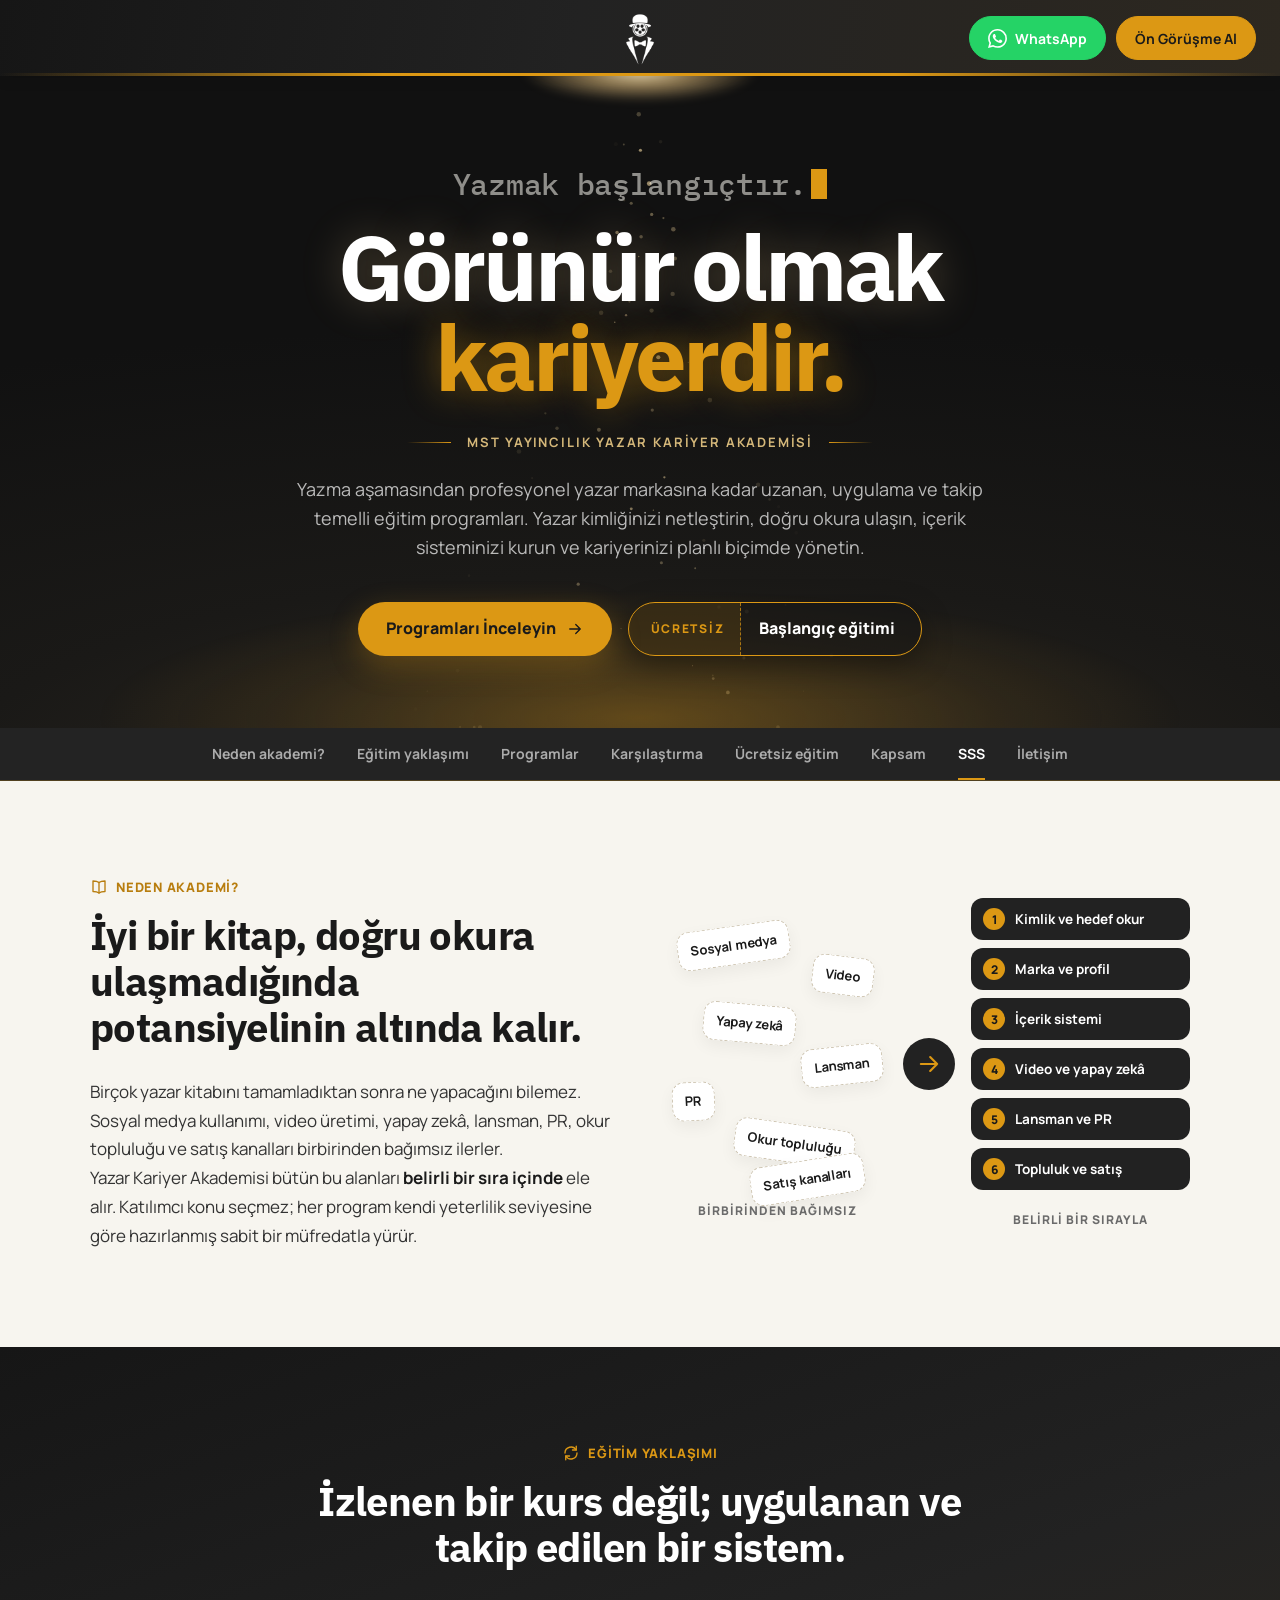
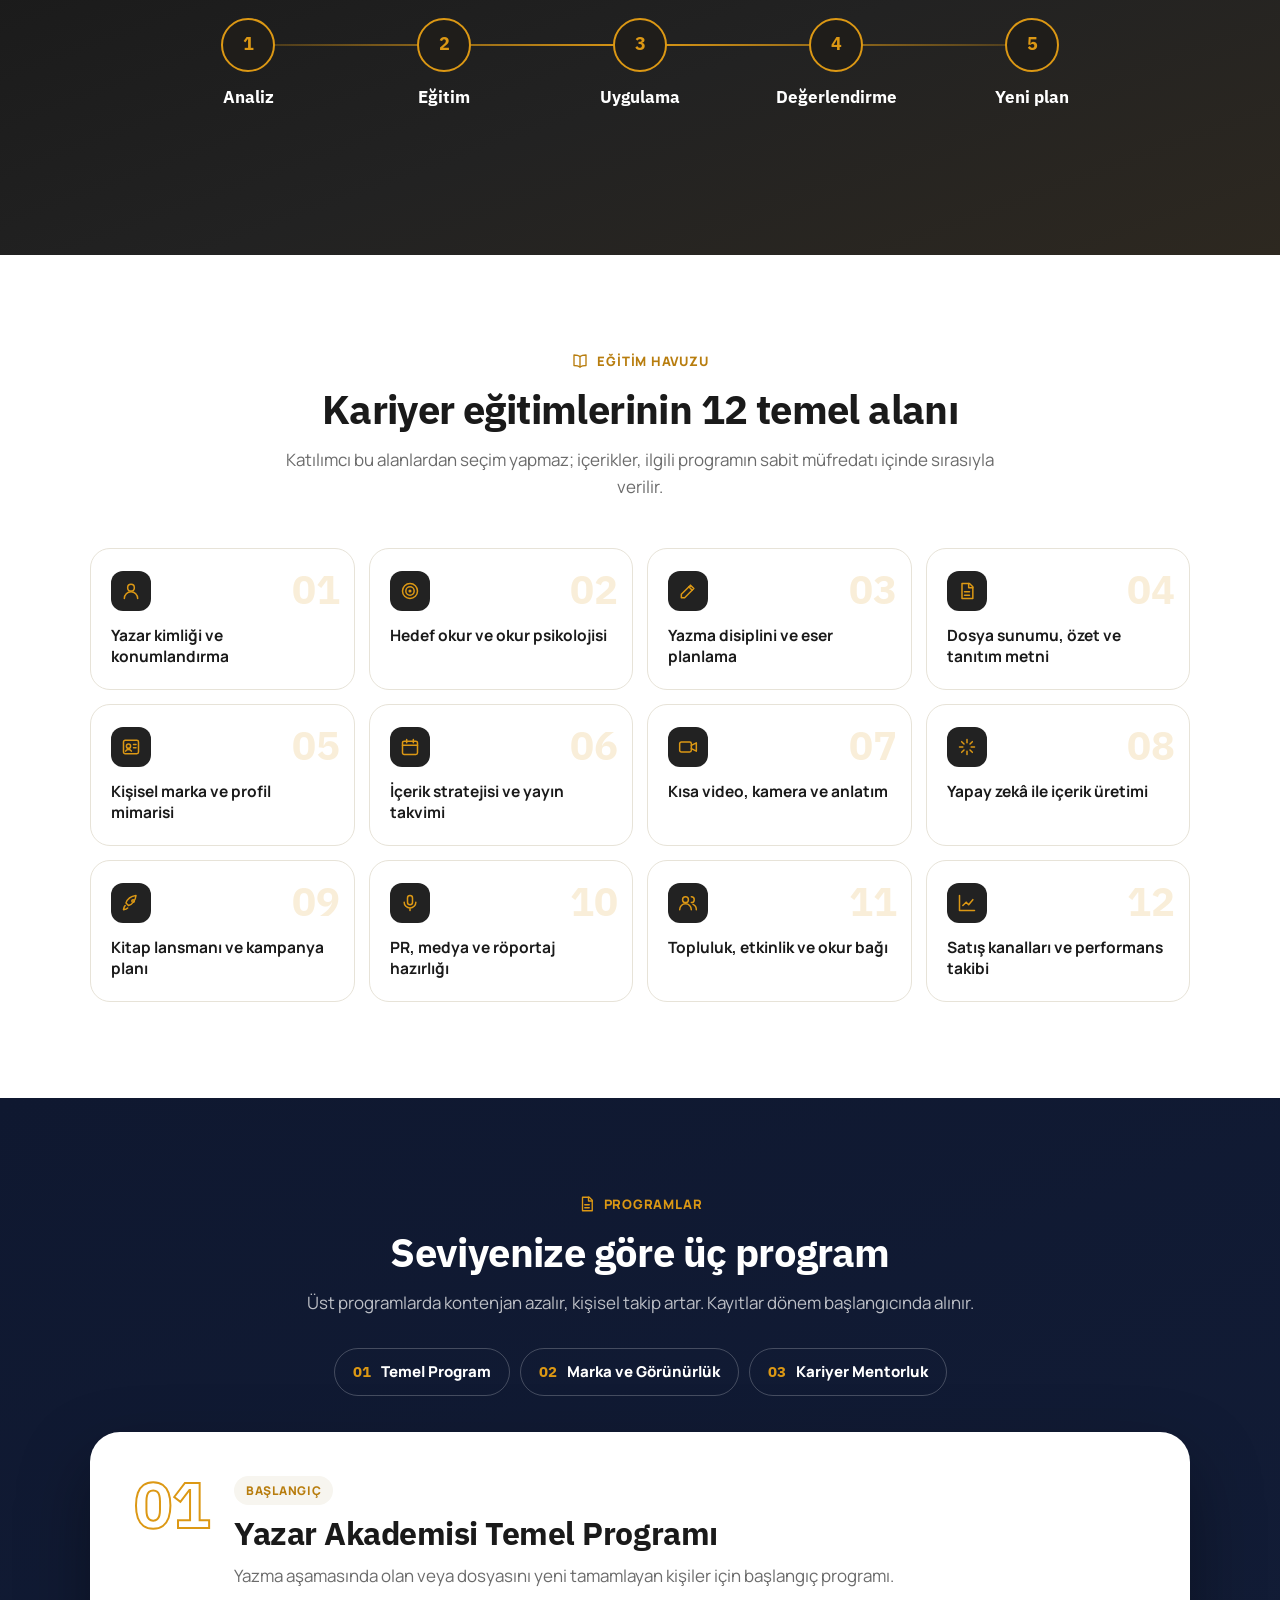
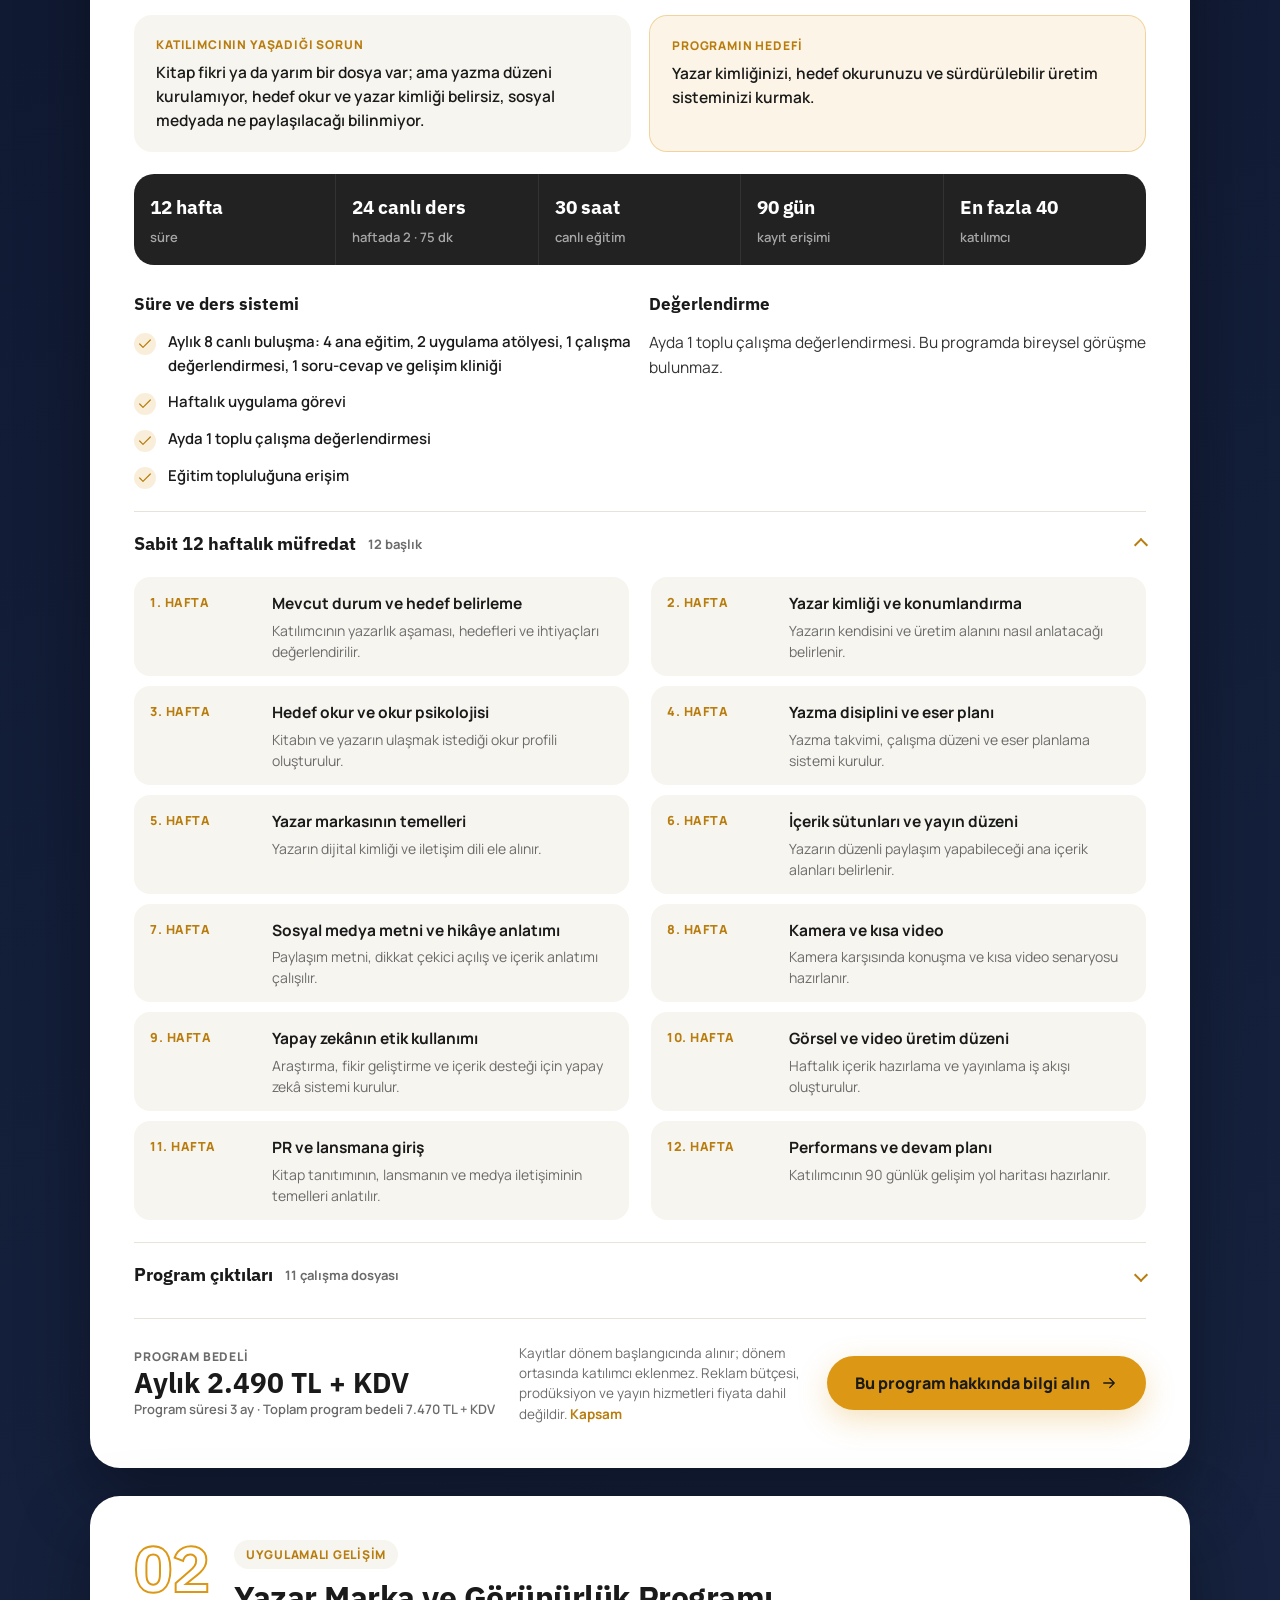
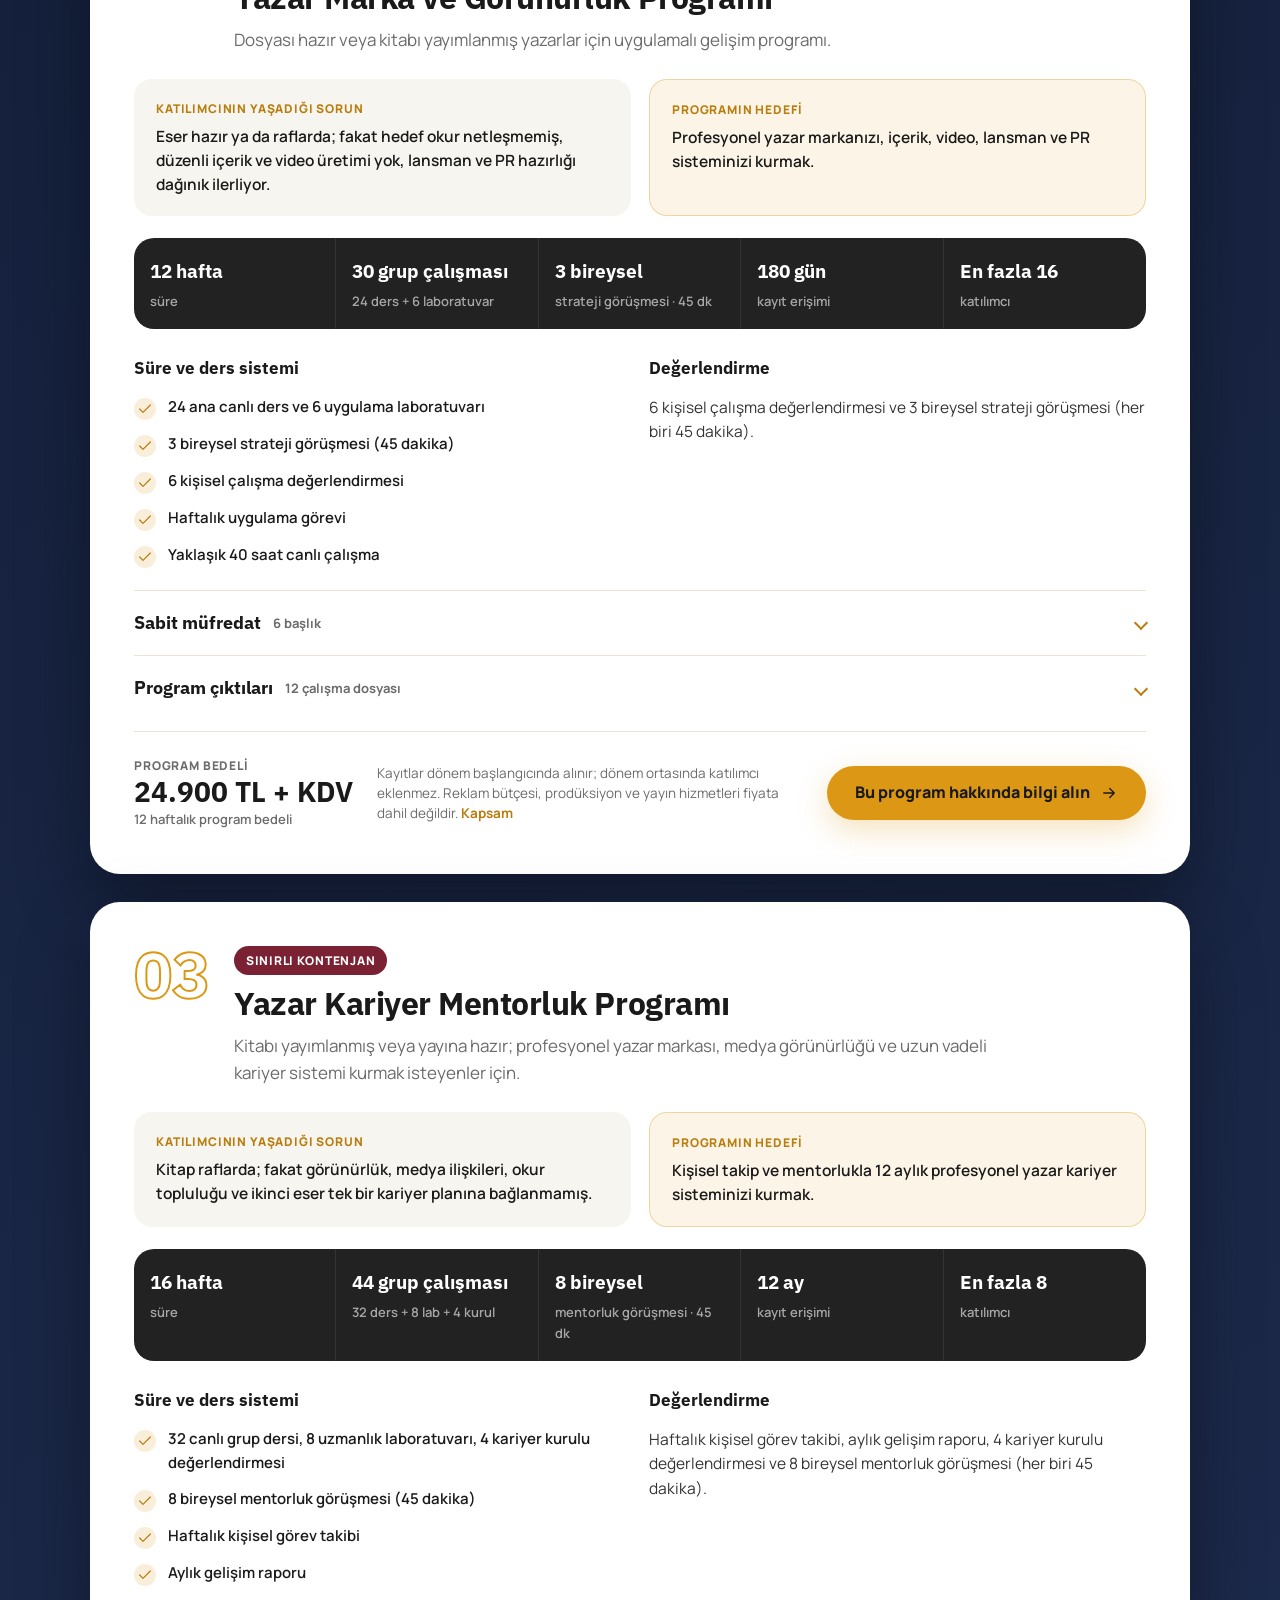
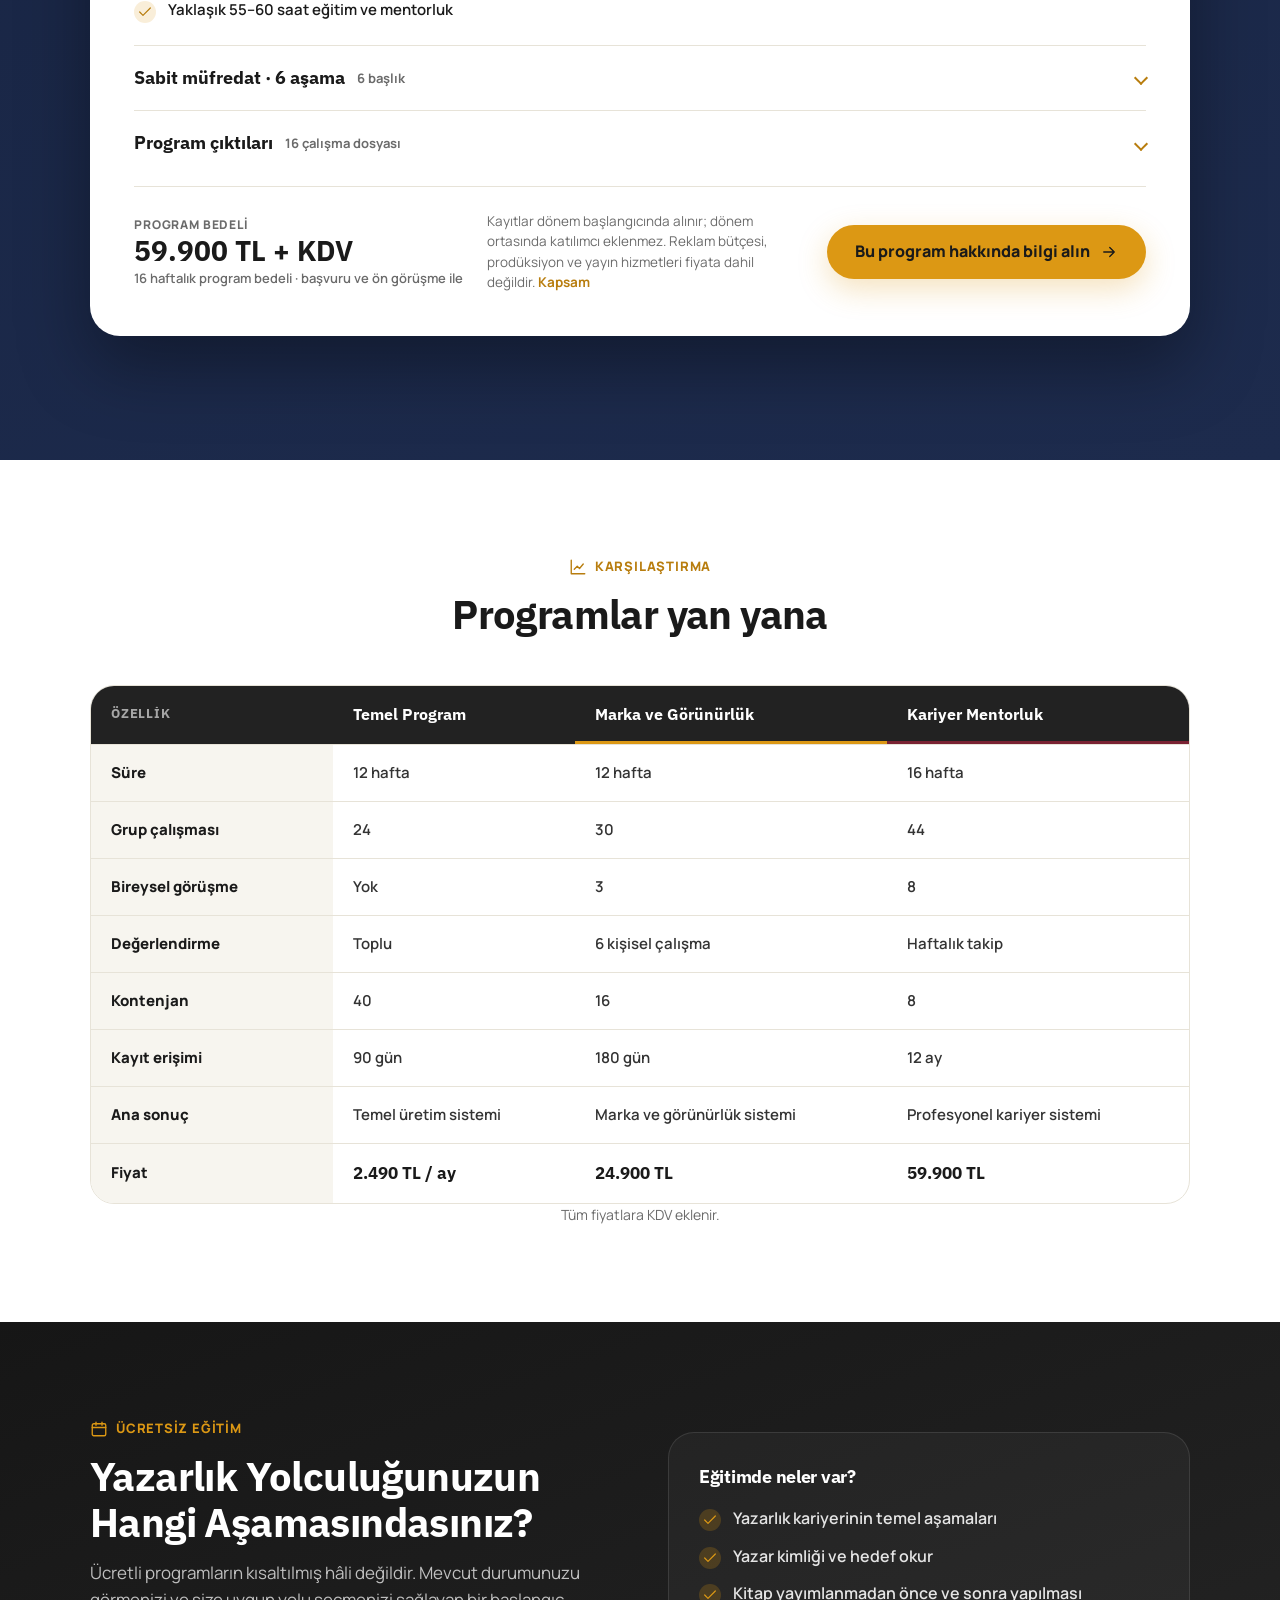
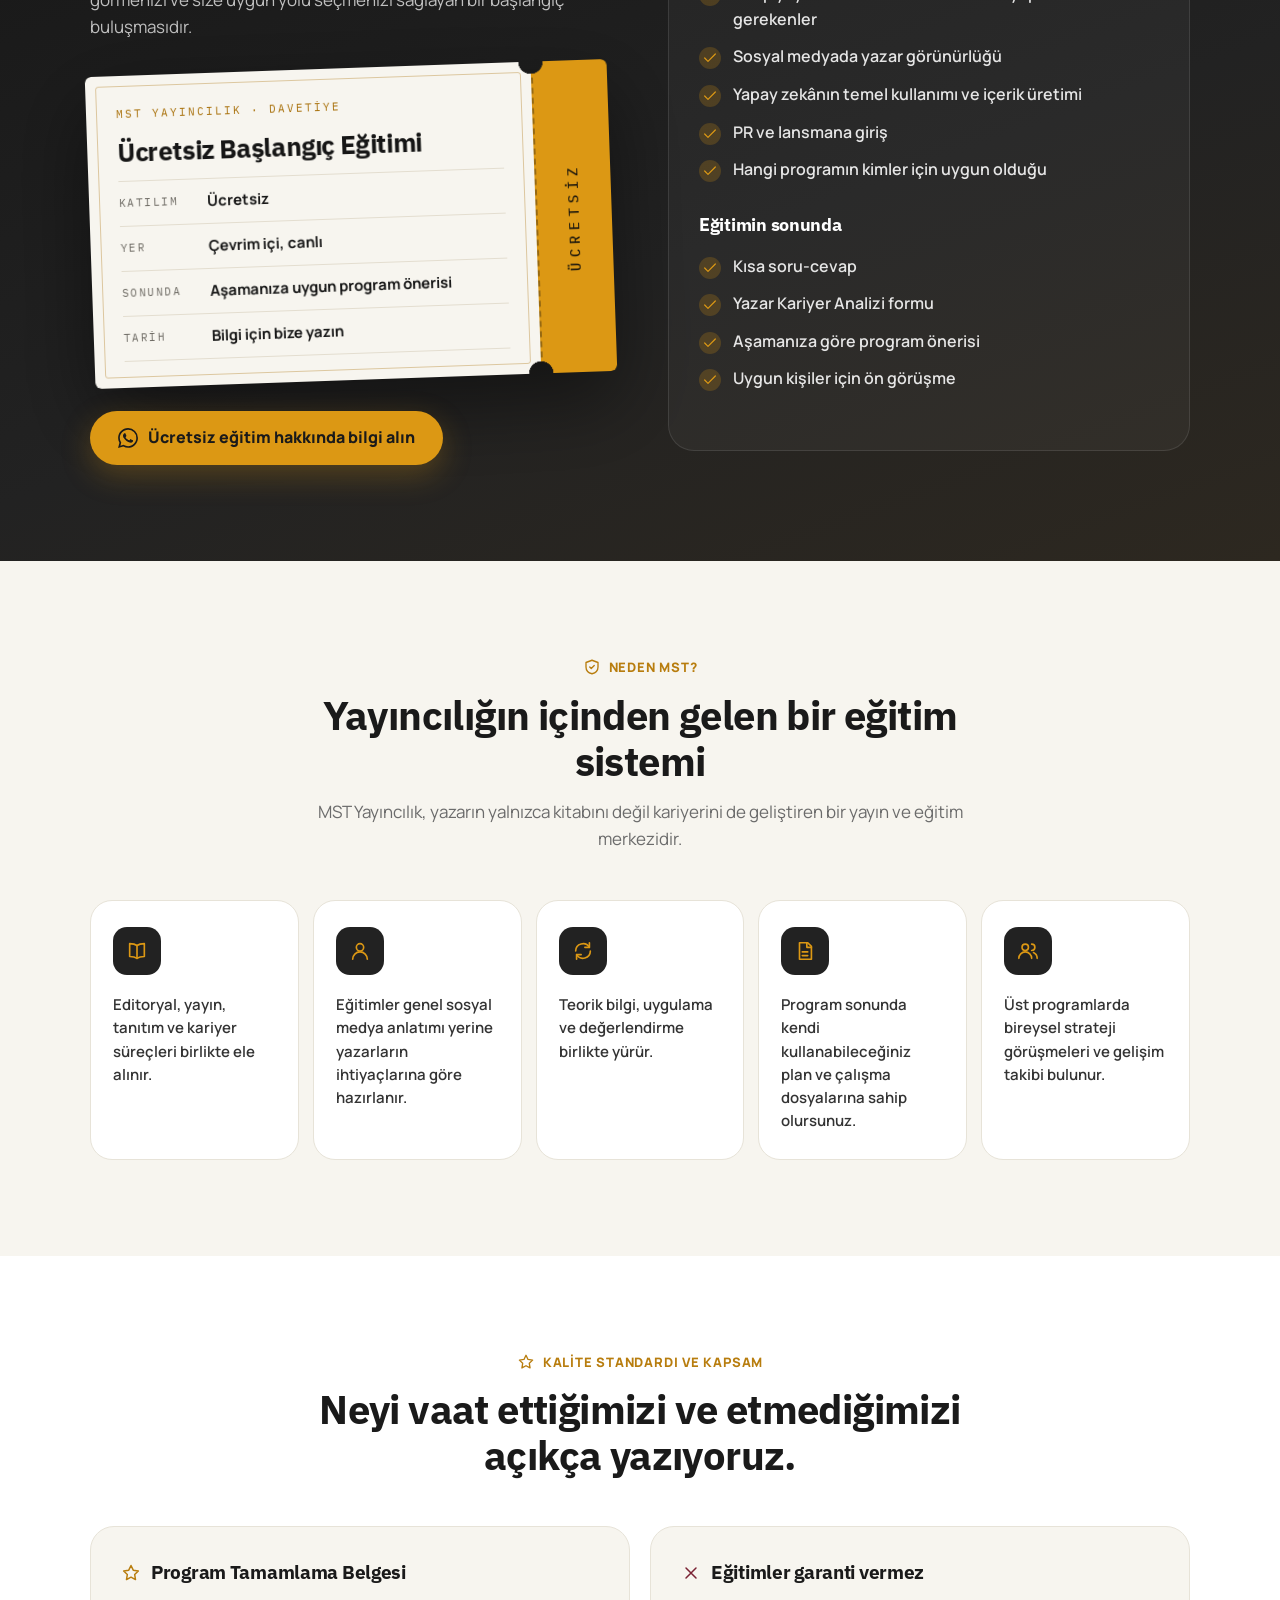
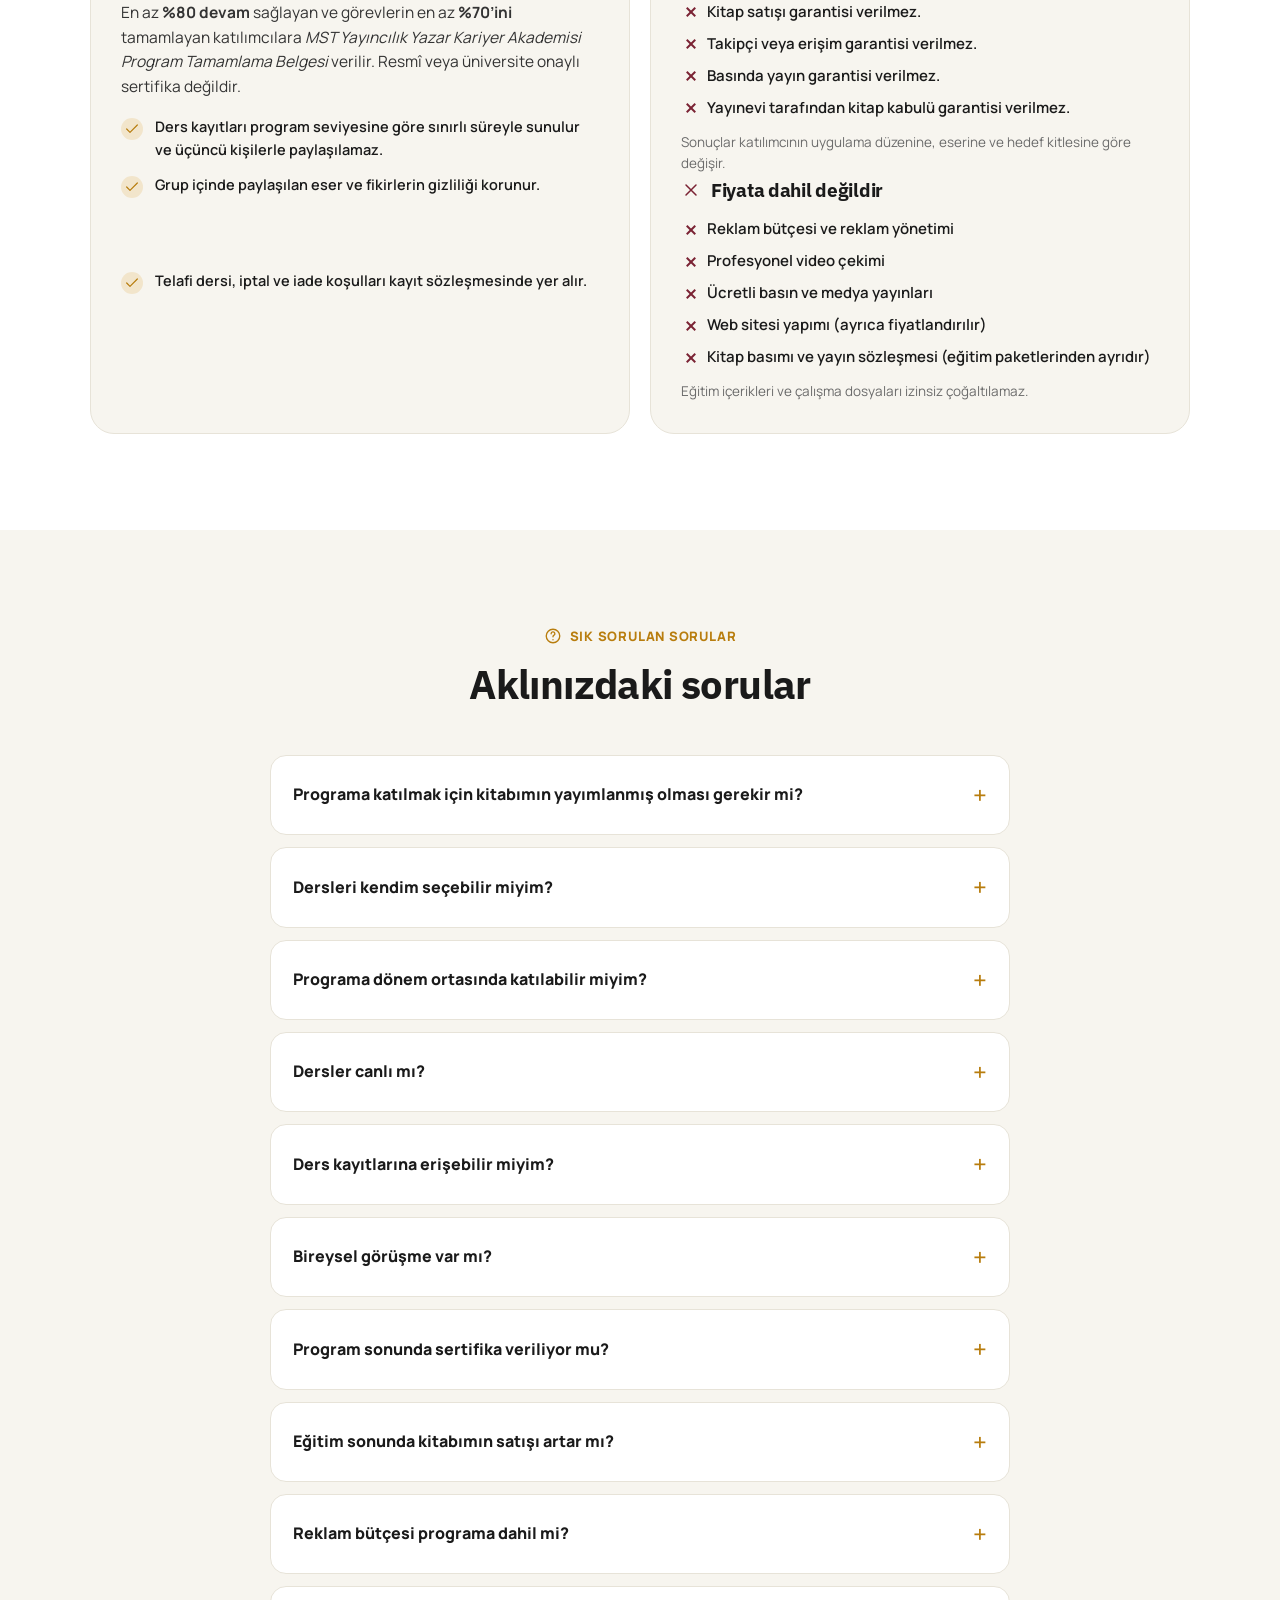
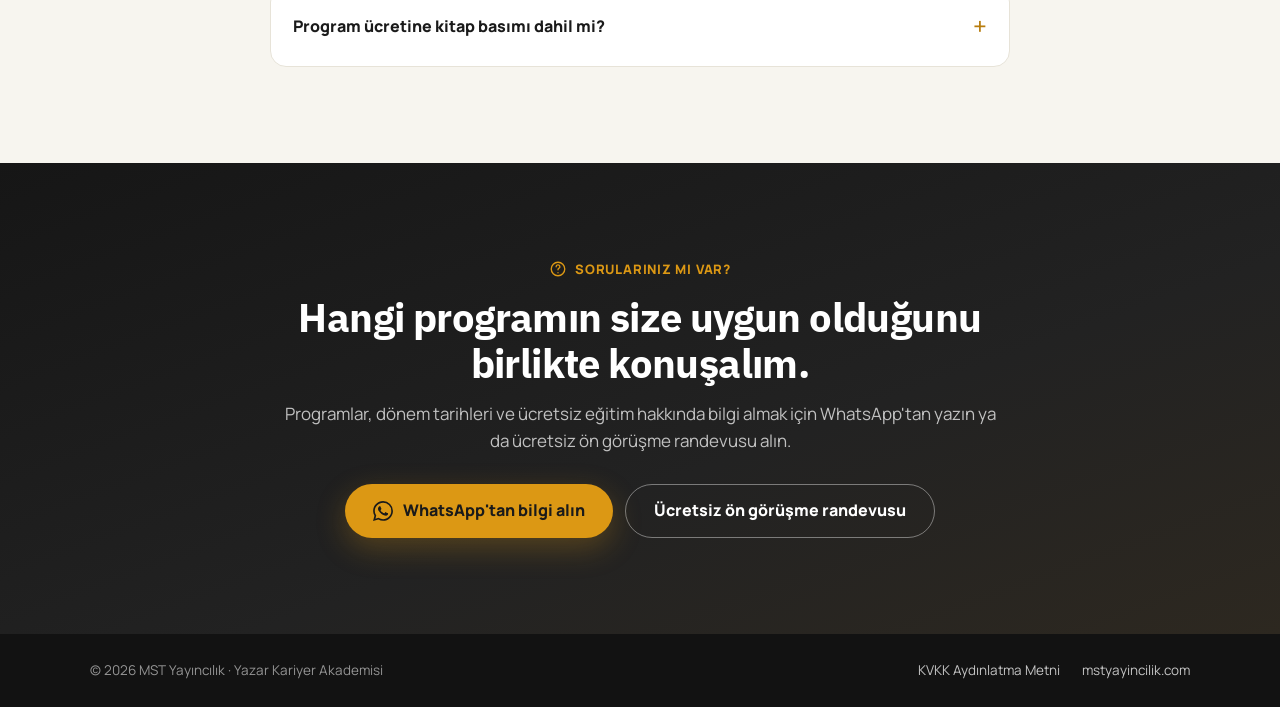
==== demo/akademi.html @ 5522aa91 "Akademi mobil: 12 alan listesi geri geldi, karşılaştırma tablosu ve dokunma alanları - 12 temel alan" ====
<!doctype html>
<html lang="tr">
<head>
<meta charset="utf-8">
<meta name="viewport" content="width=device-width, initial-scale=1, viewport-fit=cover">
<meta name="theme-color" content="#161616">
<title>Yazar Kariyer Akademisi | MST Yayıncılık</title>
<!-- WordPress'siz önizleme: templates/akademi.php'nin çıktısından üretildi. Şablon değişirse yeniden üretilmeli. -->
<script>document.documentElement.classList.add('uyg-js');</script>
<link rel="stylesheet" href="https://fonts.googleapis.com/css2?family=IBM+Plex+Mono:wght@500&family=IBM+Plex+Sans:wght@500;600;700&family=Manrope:wght@400;500;600;700;800&display=swap">
<link rel="stylesheet" href="/mst-randevu/assets/randevu.css">
<link rel="stylesheet" href="/mst-randevu/assets/uygulama.css">
<link rel="stylesheet" href="/mst-randevu/assets/akademi.css">
</head>
<body class="mst-sayfa mst-uyg mst-akd">
<header class="mst-top">
            <div class="mst-top__in">
                <a class="mst-top__logo" href="https://mstyayincilik.com/" aria-label="Ana sayfa">
                    <img src="/mst-randevu/assets/mst-figur.png" alt="MST" width="50" height="50">
                </a>
                <button type="button" class="mst-top__menu" aria-label="Menüyü aç" aria-expanded="false" aria-controls="mst-top-menu"><span></span><span></span><span></span></button>
                <div class="mst-top__cta" id="mst-top-menu">
                    <a class="mst-top__btn mst-top__btn--wa" href="https://wa.me/905514112004?text=Merhaba%2C%20Yazar%20Kariyer%20Akademisi%20hakk%C4%B1nda%20bilgi%20almak%20istiyorum." target="_blank" rel="noopener" aria-label="WhatsApp'tan yazın"><svg class="mst-ic" width="18" height="18" viewBox="0 0 24 24" fill="currentColor" aria-hidden="true"><path d="M17.472 14.382c-.297-.149-1.758-.867-2.03-.967-.273-.099-.471-.148-.67.15-.197.297-.767.966-.94 1.164-.173.199-.347.223-.644.075-.297-.15-1.255-.463-2.39-1.475-.883-.788-1.48-1.761-1.653-2.059-.173-.297-.018-.458.13-.606.134-.133.298-.347.446-.52.149-.174.198-.298.298-.497.099-.198.05-.371-.025-.52-.075-.149-.669-1.612-.916-2.207-.242-.579-.487-.5-.669-.51-.173-.008-.371-.01-.57-.01-.198 0-.52.074-.792.372-.272.297-1.04 1.016-1.04 2.479 0 1.462 1.065 2.875 1.213 3.074.149.198 2.096 3.2 5.077 4.487.709.306 1.262.489 1.694.625.712.227 1.36.195 1.871.118.571-.085 1.758-.719 2.006-1.413.248-.694.248-1.289.173-1.413-.074-.124-.272-.198-.57-.347m-5.421 7.403h-.004a9.87 9.87 0 0 1-5.031-1.378l-.361-.214-3.741.982.998-3.648-.235-.374a9.86 9.86 0 0 1-1.51-5.26c.001-5.45 4.436-9.884 9.888-9.884 2.64 0 5.122 1.03 6.988 2.898a9.825 9.825 0 0 1 2.893 6.994c-.003 5.45-4.437 9.884-9.885 9.884m8.413-18.297A11.815 11.815 0 0 0 12.05 0C5.495 0 .16 5.335.157 11.892c0 2.096.547 4.142 1.588 5.945L.057 24l6.305-1.654a11.882 11.882 0 0 0 5.683 1.448h.005c6.554 0 11.89-5.335 11.893-11.893a11.821 11.821 0 0 0-3.48-8.413z"/></svg><span>WhatsApp</span></a>                    <a class="mst-top__btn mst-top__btn--mobil" href="https://mstyayincilik.com/"><span>Siteye Git</span><svg class="mst-ic" width="18" height="18" viewBox="0 0 24 24" fill="none" stroke="currentColor" stroke-width="2" stroke-linecap="round" stroke-linejoin="round" aria-hidden="true"><path d="M14 4h6v6M20 4l-9 9M19 14v5a1 1 0 0 1-1 1H5a1 1 0 0 1-1-1V6a1 1 0 0 1 1-1h5"/></svg></a>
                    <a class="mst-top__btn mst-top__btn--altin" href="/"><span>Ön Görüşme Al</span></a>                </div>
            </div>
        </header>
        
<main class="uyg akd">

    <!-- ============ Açılış: sahne ============ -->
    <section class="akd-sahne" id="akademi">
        <div class="akd-sahne__isik" aria-hidden="true"><span class="akd-sahne__lamba"></span><span class="akd-sahne__huzme"></span><canvas class="akd-sahne__toz"></canvas><span class="akd-sahne__zemin"></span></div>
        <div class="uyg-kap akd-sahne__in">
            <p class="akd-sahne__yaz" aria-hidden="true"><span data-akd-daktilo="Yazmak başlangıçtır.">Yazmak başlangıçtır.</span><i class="akd-imlec"></i></p>
            <h1 class="akd-sahne__baslik"><span class="akd-gizli-metin">Yazmak başlangıçtır. </span>Görünür olmak <em>kariyerdir.</em></h1>
            <p class="akd-imza">MST Yayıncılık Yazar Kariyer Akademisi</p>
            <p class="akd-sahne__alt">Yazma aşamasından profesyonel yazar markasına kadar uzanan, uygulama ve takip temelli eğitim programları. Yazar kimliğinizi netleştirin, doğru okura ulaşın, içerik sisteminizi kurun ve kariyerinizi planlı biçimde yönetin.</p>

            <div class="akd-sahne__cta">
                <a class="uyg-btn uyg-btn--altin" href="#programlar">Programları İnceleyin <svg class="uyg-ic" width="18" height="18" viewBox="0 0 24 24" fill="none" stroke="currentColor" stroke-width="1.8" stroke-linecap="round" stroke-linejoin="round" aria-hidden="true"><path d="M5 12h14M13 6l6 6-6 6"/></svg></a>
                <a class="akd-bilet-btn" href="#ucretsiz"><span class="akd-bilet-btn__kocan">Ücretsiz</span><span class="akd-bilet-btn__metin">Başlangıç eğitimi</span></a>
            </div>
        </div>
    </section>

    <nav class="akd-gezinti" aria-label="Sayfa bölümleri">
        <div class="uyg-kap">
            <a href="#sorun" data-akd-gez="sorun">Neden akademi?</a><a href="#yaklasim" data-akd-gez="yaklasim">Eğitim yaklaşımı</a><a href="#programlar" data-akd-gez="programlar">Programlar</a><a href="#karsilastirma" data-akd-gez="karsilastirma">Karşılaştırma</a><a href="#ucretsiz" data-akd-gez="ucretsiz">Ücretsiz eğitim</a><a href="#kapsam" data-akd-gez="kapsam">Kapsam</a><a href="#sss" data-akd-gez="sss">SSS</a><a href="#iletisim" data-akd-gez="iletisim">İletişim</a>        </div>
    </nav>

    <!-- ============ Sorun alanı ============ -->
    <section class="uyg-bolum uyg-bolum--acik" id="sorun">
        <div class="uyg-kap uyg-iki">
            <div>
                <header class="uyg-baslik uyg-baslik--sol">
                    <span class="uyg-ust"><svg class="uyg-ic" width="18" height="18" viewBox="0 0 24 24" fill="none" stroke="currentColor" stroke-width="1.8" stroke-linecap="round" stroke-linejoin="round" aria-hidden="true"><path d="M12 6c-2-1.5-5-2-8-2v14c3 0 6 .5 8 2 2-1.5 5-2 8-2V4c-3 0-6 .5-8 2z"/><path d="M12 6v14"/></svg> Neden akademi?</span>
                    <h2>İyi bir kitap, doğru okura ulaşmadığında potansiyelinin altında kalır.</h2>
                </header>
                <p class="akd-paragraf">Birçok yazar kitabını tamamladıktan sonra ne yapacağını bilemez. Sosyal medya kullanımı, video üretimi, yapay zekâ, lansman, PR, okur topluluğu ve satış kanalları birbirinden bağımsız ilerler.</p>
                <p class="akd-paragraf">Yazar Kariyer Akademisi bütün bu alanları <strong>belirli bir sıra içinde</strong> ele alır. Katılımcı konu seçmez; her program kendi yeterlilik seviyesine göre hazırlanmış sabit bir müfredatla yürür.</p>
            </div>
            <div class="akd-duzen" aria-hidden="true">
                <div class="akd-duzen__daginik">
                                            <span style="--i:0">Sosyal medya</span>
                                            <span style="--i:1">Video</span>
                                            <span style="--i:2">Yapay zekâ</span>
                                            <span style="--i:3">Lansman</span>
                                            <span style="--i:4">PR</span>
                                            <span style="--i:5">Okur topluluğu</span>
                                            <span style="--i:6">Satış kanalları</span>
                                        <small>Birbirinden bağımsız</small>
                </div>
                <div class="akd-duzen__ok"><svg class="uyg-ic" width="28" height="28" viewBox="0 0 24 24" fill="none" stroke="currentColor" stroke-width="1.8" stroke-linecap="round" stroke-linejoin="round" aria-hidden="true"><path d="M5 12h14M13 6l6 6-6 6"/></svg></div>
                <ol class="akd-duzen__sirali">
                                            <li>Kimlik ve hedef okur</li>
                                            <li>Marka ve profil</li>
                                            <li>İçerik sistemi</li>
                                            <li>Video ve yapay zekâ</li>
                                            <li>Lansman ve PR</li>
                                            <li>Topluluk ve satış</li>
                                        <small>Belirli bir sırayla</small>
                </ol>
            </div>
        </div>
    </section>

    <!-- ============ Eğitim yaklaşımı ============ -->
    <section class="uyg-bolum uyg-bolum--koyu" id="yaklasim">
        <div class="uyg-kap">
            <header class="uyg-baslik">
                <span class="uyg-ust"><svg class="uyg-ic" width="18" height="18" viewBox="0 0 24 24" fill="none" stroke="currentColor" stroke-width="1.8" stroke-linecap="round" stroke-linejoin="round" aria-hidden="true"><path d="M20 12a8 8 0 0 1-14.9 4M4 12a8 8 0 0 1 14.9-4"/><path d="M19 3v5h-5M5 21v-5h5"/></svg> Eğitim yaklaşımı</span>
                <h2>İzlenen bir kurs değil; uygulanan ve takip edilen bir sistem.</h2>
            </header>
            <ol class="akd-cark">
                <li><span>1</span>Analiz</li><li><span>2</span>Eğitim</li><li><span>3</span>Uygulama</li><li><span>4</span>Değerlendirme</li><li><span>5</span>Yeni plan</li>            </ol>
            <div class="akd-kurallar">
                            </div>
        </div>
    </section>

    <!-- ============ 12 konu alanı ============ -->
    <section class="uyg-bolum" id="alanlar">
        <div class="uyg-kap">
            <header class="uyg-baslik">
                <span class="uyg-ust"><svg class="uyg-ic" width="18" height="18" viewBox="0 0 24 24" fill="none" stroke="currentColor" stroke-width="1.8" stroke-linecap="round" stroke-linejoin="round" aria-hidden="true"><path d="M12 6c-2-1.5-5-2-8-2v14c3 0 6 .5 8 2 2-1.5 5-2 8-2V4c-3 0-6 .5-8 2z"/><path d="M12 6v14"/></svg> Eğitim havuzu</span>
                <h2>Kariyer eğitimlerinin 12 temel alanı</h2>
                <p>Katılımcı bu alanlardan seçim yapmaz; içerikler, ilgili programın sabit müfredatı içinde sırasıyla verilir.</p>
            </header>
            <ol class="akd-alanlar">
                                    <li><span class="akd-alanlar__no">01</span><span class="akd-alanlar__ic"><svg class="uyg-ic" width="20" height="20" viewBox="0 0 24 24" fill="none" stroke="currentColor" stroke-width="1.8" stroke-linecap="round" stroke-linejoin="round" aria-hidden="true"><circle cx="12" cy="8" r="4"/><path d="M4 21a8 8 0 0 1 16 0"/></svg></span><strong>Yazar kimliği ve konumlandırma</strong></li>
                                    <li><span class="akd-alanlar__no">02</span><span class="akd-alanlar__ic"><svg class="uyg-ic" width="20" height="20" viewBox="0 0 24 24" fill="none" stroke="currentColor" stroke-width="1.8" stroke-linecap="round" stroke-linejoin="round" aria-hidden="true"><circle cx="12" cy="12" r="9"/><circle cx="12" cy="12" r="5"/><circle cx="12" cy="12" r="1"/></svg></span><strong>Hedef okur ve okur psikolojisi</strong></li>
                                    <li><span class="akd-alanlar__no">03</span><span class="akd-alanlar__ic"><svg class="uyg-ic" width="20" height="20" viewBox="0 0 24 24" fill="none" stroke="currentColor" stroke-width="1.8" stroke-linecap="round" stroke-linejoin="round" aria-hidden="true"><path d="M4 20h4L19 9l-4-4L4 16z"/><path d="m13 7 4 4"/></svg></span><strong>Yazma disiplini ve eser planlama</strong></li>
                                    <li><span class="akd-alanlar__no">04</span><span class="akd-alanlar__ic"><svg class="uyg-ic" width="20" height="20" viewBox="0 0 24 24" fill="none" stroke="currentColor" stroke-width="1.8" stroke-linecap="round" stroke-linejoin="round" aria-hidden="true"><path d="M6 3h9l4 4v14H6z"/><path d="M14 3v5h5M9 13h6M9 17h6"/></svg></span><strong>Dosya sunumu, özet ve tanıtım metni</strong></li>
                                    <li><span class="akd-alanlar__no">05</span><span class="akd-alanlar__ic"><svg class="uyg-ic" width="20" height="20" viewBox="0 0 24 24" fill="none" stroke="currentColor" stroke-width="1.8" stroke-linecap="round" stroke-linejoin="round" aria-hidden="true"><rect x="3" y="4" width="18" height="16" rx="2"/><circle cx="9" cy="11" r="2.5"/><path d="M5.5 17a4 4 0 0 1 7 0M15 9h3M15 13h3"/></svg></span><strong>Kişisel marka ve profil mimarisi</strong></li>
                                    <li><span class="akd-alanlar__no">06</span><span class="akd-alanlar__ic"><svg class="uyg-ic" width="20" height="20" viewBox="0 0 24 24" fill="none" stroke="currentColor" stroke-width="1.8" stroke-linecap="round" stroke-linejoin="round" aria-hidden="true"><rect x="3" y="5" width="18" height="16" rx="2"/><path d="M3 10h18M8 3v4M16 3v4"/></svg></span><strong>İçerik stratejisi ve yayın takvimi</strong></li>
                                    <li><span class="akd-alanlar__no">07</span><span class="akd-alanlar__ic"><svg class="uyg-ic" width="20" height="20" viewBox="0 0 24 24" fill="none" stroke="currentColor" stroke-width="1.8" stroke-linecap="round" stroke-linejoin="round" aria-hidden="true"><rect x="2" y="6" width="14" height="12" rx="2"/><path d="m16 10 6-3v10l-6-3"/></svg></span><strong>Kısa video, kamera ve anlatım</strong></li>
                                    <li><span class="akd-alanlar__no">08</span><span class="akd-alanlar__ic"><svg class="uyg-ic" width="20" height="20" viewBox="0 0 24 24" fill="none" stroke="currentColor" stroke-width="1.8" stroke-linecap="round" stroke-linejoin="round" aria-hidden="true"><path d="M12 3v4M12 17v4M3 12h4M17 12h4M5.6 5.6l2.8 2.8M15.6 15.6l2.8 2.8M5.6 18.4l2.8-2.8M15.6 8.4l2.8-2.8"/></svg></span><strong>Yapay zekâ ile içerik üretimi</strong></li>
                                    <li><span class="akd-alanlar__no">09</span><span class="akd-alanlar__ic"><svg class="uyg-ic" width="20" height="20" viewBox="0 0 24 24" fill="none" stroke="currentColor" stroke-width="1.8" stroke-linecap="round" stroke-linejoin="round" aria-hidden="true"><path d="M5 15c-1.5 1.5-2 5-2 5s3.5-.5 5-2"/><path d="M9 15 6 12c1-3 4-8 12-9-1 8-6 11-9 12z"/><circle cx="14.5" cy="9.5" r="1.5"/></svg></span><strong>Kitap lansmanı ve kampanya planı</strong></li>
                                    <li><span class="akd-alanlar__no">10</span><span class="akd-alanlar__ic"><svg class="uyg-ic" width="20" height="20" viewBox="0 0 24 24" fill="none" stroke="currentColor" stroke-width="1.8" stroke-linecap="round" stroke-linejoin="round" aria-hidden="true"><rect x="9" y="3" width="6" height="11" rx="3"/><path d="M5 11a7 7 0 0 0 14 0M12 18v3"/></svg></span><strong>PR, medya ve röportaj hazırlığı</strong></li>
                                    <li><span class="akd-alanlar__no">11</span><span class="akd-alanlar__ic"><svg class="uyg-ic" width="20" height="20" viewBox="0 0 24 24" fill="none" stroke="currentColor" stroke-width="1.8" stroke-linecap="round" stroke-linejoin="round" aria-hidden="true"><circle cx="9" cy="8" r="3.5"/><path d="M2 20a7 7 0 0 1 14 0"/><path d="M16 4.5a3.5 3.5 0 0 1 0 7M22 20a7 7 0 0 0-4-6.3"/></svg></span><strong>Topluluk, etkinlik ve okur bağı</strong></li>
                                    <li><span class="akd-alanlar__no">12</span><span class="akd-alanlar__ic"><svg class="uyg-ic" width="20" height="20" viewBox="0 0 24 24" fill="none" stroke="currentColor" stroke-width="1.8" stroke-linecap="round" stroke-linejoin="round" aria-hidden="true"><path d="M3 3v18h18"/><path d="M7 15l4-4 3 3 5-6"/></svg></span><strong>Satış kanalları ve performans takibi</strong></li>
                            </ol>
        </div>
    </section>

    <!-- ============ Programlar ============ -->
    <section class="uyg-bolum akd-lacivert" id="programlar">
        <div class="uyg-kap">
            <header class="uyg-baslik">
                <span class="uyg-ust"><svg class="uyg-ic" width="18" height="18" viewBox="0 0 24 24" fill="none" stroke="currentColor" stroke-width="1.8" stroke-linecap="round" stroke-linejoin="round" aria-hidden="true"><path d="M6 3h9l4 4v14H6z"/><path d="M14 3v5h5M9 13h6M9 17h6"/></svg> Programlar</span>
                <h2>Seviyenize göre üç program</h2>
                <p>Üst programlarda kontenjan azalır, kişisel takip artar. Kayıtlar dönem başlangıcında alınır.</p>
            </header>
            <div class="akd-program-sekme" role="tablist">
                                    <a href="#program-temel" role="tab"><span>01</span>Temel Program</a>
                                    <a href="#program-marka" role="tab"><span>02</span>Marka ve Görünürlük</a>
                                    <a href="#program-mentorluk" role="tab"><span>03</span>Kariyer Mentorluk</a>
                            </div>

                            <article class="akd-program akd-program--temel" id="program-temel">
                    <header class="akd-program__bas">
                        <span class="akd-program__no">01</span>
                        <div>
                            <span class="akd-program__seviye">Başlangıç</span>
                            <h3>Yazar Akademisi Temel Programı</h3>
                            <p>Yazma aşamasında olan veya dosyasını yeni tamamlayan kişiler için başlangıç programı.</p>
                        </div>
                    </header>
                    <div class="akd-program__ikili">
                        <div class="akd-kutu"><small>Katılımcının yaşadığı sorun</small><p>Kitap fikri ya da yarım bir dosya var; ama yazma düzeni kurulamıyor, hedef okur ve yazar kimliği belirsiz, sosyal medyada ne paylaşılacağı bilinmiyor.</p></div>
                        <div class="akd-kutu akd-kutu--altin"><small>Programın hedefi</small><p>Yazar kimliğinizi, hedef okurunuzu ve sürdürülebilir üretim sisteminizi kurmak.</p></div>
                    </div>
                    <dl class="akd-olcu">
                        <div><dt>12 hafta</dt><dd>süre</dd></div><div><dt>24 canlı ders</dt><dd>haftada 2 · 75 dk</dd></div><div><dt>30 saat</dt><dd>canlı eğitim</dd></div><div><dt>90 gün</dt><dd>kayıt erişimi</dd></div><div><dt>En fazla 40</dt><dd>katılımcı</dd></div>                    </dl>
                    <div class="akd-program__ikili">
                        <div>
                            <h4>Süre ve ders sistemi</h4>
                            <ul class="uyg-liste "><li><svg class="uyg-ic" width="16" height="16" viewBox="0 0 24 24" fill="none" stroke="currentColor" stroke-width="1.8" stroke-linecap="round" stroke-linejoin="round" aria-hidden="true"><path d="M20 6 9 17l-5-5"/></svg><span>Aylık 8 canlı buluşma: 4 ana eğitim, 2 uygulama atölyesi, 1 çalışma değerlendirmesi, 1 soru-cevap ve gelişim kliniği</span></li><li><svg class="uyg-ic" width="16" height="16" viewBox="0 0 24 24" fill="none" stroke="currentColor" stroke-width="1.8" stroke-linecap="round" stroke-linejoin="round" aria-hidden="true"><path d="M20 6 9 17l-5-5"/></svg><span>Haftalık uygulama görevi</span></li><li><svg class="uyg-ic" width="16" height="16" viewBox="0 0 24 24" fill="none" stroke="currentColor" stroke-width="1.8" stroke-linecap="round" stroke-linejoin="round" aria-hidden="true"><path d="M20 6 9 17l-5-5"/></svg><span>Ayda 1 toplu çalışma değerlendirmesi</span></li><li><svg class="uyg-ic" width="16" height="16" viewBox="0 0 24 24" fill="none" stroke="currentColor" stroke-width="1.8" stroke-linecap="round" stroke-linejoin="round" aria-hidden="true"><path d="M20 6 9 17l-5-5"/></svg><span>Eğitim topluluğuna erişim</span></li></ul>                        </div>
                        <div>
                            <h4>Değerlendirme</h4>
                            <p class="akd-program__metin">Ayda 1 toplu çalışma değerlendirmesi. Bu programda bireysel görüşme bulunmaz.</p>
                        </div>
                    </div>
                    <details class="akd-acilir" open>
                        <summary>Sabit 12 haftalık müfredat <small>12 başlık</small></summary>
                        <ol class="akd-mufredat">
                                                            <li><span>1. Hafta</span><div><strong>Mevcut durum ve hedef belirleme</strong><p>Katılımcının yazarlık aşaması, hedefleri ve ihtiyaçları değerlendirilir.</p></div></li>
                                                            <li><span>2. Hafta</span><div><strong>Yazar kimliği ve konumlandırma</strong><p>Yazarın kendisini ve üretim alanını nasıl anlatacağı belirlenir.</p></div></li>
                                                            <li><span>3. Hafta</span><div><strong>Hedef okur ve okur psikolojisi</strong><p>Kitabın ve yazarın ulaşmak istediği okur profili oluşturulur.</p></div></li>
                                                            <li><span>4. Hafta</span><div><strong>Yazma disiplini ve eser planı</strong><p>Yazma takvimi, çalışma düzeni ve eser planlama sistemi kurulur.</p></div></li>
                                                            <li><span>5. Hafta</span><div><strong>Yazar markasının temelleri</strong><p>Yazarın dijital kimliği ve iletişim dili ele alınır.</p></div></li>
                                                            <li><span>6. Hafta</span><div><strong>İçerik sütunları ve yayın düzeni</strong><p>Yazarın düzenli paylaşım yapabileceği ana içerik alanları belirlenir.</p></div></li>
                                                            <li><span>7. Hafta</span><div><strong>Sosyal medya metni ve hikâye anlatımı</strong><p>Paylaşım metni, dikkat çekici açılış ve içerik anlatımı çalışılır.</p></div></li>
                                                            <li><span>8. Hafta</span><div><strong>Kamera ve kısa video</strong><p>Kamera karşısında konuşma ve kısa video senaryosu hazırlanır.</p></div></li>
                                                            <li><span>9. Hafta</span><div><strong>Yapay zekânın etik kullanımı</strong><p>Araştırma, fikir geliştirme ve içerik desteği için yapay zekâ sistemi kurulur.</p></div></li>
                                                            <li><span>10. Hafta</span><div><strong>Görsel ve video üretim düzeni</strong><p>Haftalık içerik hazırlama ve yayınlama iş akışı oluşturulur.</p></div></li>
                                                            <li><span>11. Hafta</span><div><strong>PR ve lansmana giriş</strong><p>Kitap tanıtımının, lansmanın ve medya iletişiminin temelleri anlatılır.</p></div></li>
                                                            <li><span>12. Hafta</span><div><strong>Performans ve devam planı</strong><p>Katılımcının 90 günlük gelişim yol haritası hazırlanır.</p></div></li>
                                                    </ol>
                    </details>
                    <details class="akd-acilir">
                        <summary>Program çıktıları <small>11 çalışma dosyası</small></summary>
                        <ul class="uyg-liste akd-ciktilar"><li><svg class="uyg-ic" width="16" height="16" viewBox="0 0 24 24" fill="none" stroke="currentColor" stroke-width="1.8" stroke-linecap="round" stroke-linejoin="round" aria-hidden="true"><path d="M20 6 9 17l-5-5"/></svg><span>Yazar kimliği ve konumlandırma belgesi</span></li><li><svg class="uyg-ic" width="16" height="16" viewBox="0 0 24 24" fill="none" stroke="currentColor" stroke-width="1.8" stroke-linecap="round" stroke-linejoin="round" aria-hidden="true"><path d="M20 6 9 17l-5-5"/></svg><span>Hedef okur profili</span></li><li><svg class="uyg-ic" width="16" height="16" viewBox="0 0 24 24" fill="none" stroke="currentColor" stroke-width="1.8" stroke-linecap="round" stroke-linejoin="round" aria-hidden="true"><path d="M20 6 9 17l-5-5"/></svg><span>30 günlük yazma sistemi</span></li><li><svg class="uyg-ic" width="16" height="16" viewBox="0 0 24 24" fill="none" stroke="currentColor" stroke-width="1.8" stroke-linecap="round" stroke-linejoin="round" aria-hidden="true"><path d="M20 6 9 17l-5-5"/></svg><span>Düzenlenmiş sosyal medya biyografisi</span></li><li><svg class="uyg-ic" width="16" height="16" viewBox="0 0 24 24" fill="none" stroke="currentColor" stroke-width="1.8" stroke-linecap="round" stroke-linejoin="round" aria-hidden="true"><path d="M20 6 9 17l-5-5"/></svg><span>Dört ana içerik alanı</span></li><li><svg class="uyg-ic" width="16" height="16" viewBox="0 0 24 24" fill="none" stroke="currentColor" stroke-width="1.8" stroke-linecap="round" stroke-linejoin="round" aria-hidden="true"><path d="M20 6 9 17l-5-5"/></svg><span>30 günlük içerik planı</span></li><li><svg class="uyg-ic" width="16" height="16" viewBox="0 0 24 24" fill="none" stroke="currentColor" stroke-width="1.8" stroke-linecap="round" stroke-linejoin="round" aria-hidden="true"><path d="M20 6 9 17l-5-5"/></svg><span>12 paylaşım fikri</span></li><li><svg class="uyg-ic" width="16" height="16" viewBox="0 0 24 24" fill="none" stroke="currentColor" stroke-width="1.8" stroke-linecap="round" stroke-linejoin="round" aria-hidden="true"><path d="M20 6 9 17l-5-5"/></svg><span>4 kısa video senaryosu</span></li><li><svg class="uyg-ic" width="16" height="16" viewBox="0 0 24 24" fill="none" stroke="currentColor" stroke-width="1.8" stroke-linecap="round" stroke-linejoin="round" aria-hidden="true"><path d="M20 6 9 17l-5-5"/></svg><span>Kişisel yapay zekâ prompt dosyası</span></li><li><svg class="uyg-ic" width="16" height="16" viewBox="0 0 24 24" fill="none" stroke="currentColor" stroke-width="1.8" stroke-linecap="round" stroke-linejoin="round" aria-hidden="true"><path d="M20 6 9 17l-5-5"/></svg><span>Temel kitap tanıtım planı</span></li><li><svg class="uyg-ic" width="16" height="16" viewBox="0 0 24 24" fill="none" stroke="currentColor" stroke-width="1.8" stroke-linecap="round" stroke-linejoin="round" aria-hidden="true"><path d="M20 6 9 17l-5-5"/></svg><span>90 günlük gelişim planı</span></li></ul>                    </details>
                    <footer class="akd-program__alt">
                        <div class="akd-fiyat"><small>Program bedeli</small><strong>Aylık 2.490 TL + KDV</strong><span>Program süresi 3 ay · Toplam program bedeli 7.470 TL + KDV</span></div>
                        <p class="akd-program__not">Kayıtlar dönem başlangıcında alınır; dönem ortasında katılımcı eklenmez. Reklam bütçesi, prodüksiyon ve yayın hizmetleri fiyata dahil değildir. <a href="#kapsam">Kapsam</a></p>
                        <a class="uyg-btn uyg-btn--altin" href="https://wa.me/905514112004?text=Merhaba%2C%20Yazar%20Akademisi%20Temel%20Program%C4%B1%20hakk%C4%B1nda%20bilgi%20almak%20istiyorum." target="_blank" rel="noopener">Bu program hakkında bilgi alın <svg class="uyg-ic" width="18" height="18" viewBox="0 0 24 24" fill="none" stroke="currentColor" stroke-width="1.8" stroke-linecap="round" stroke-linejoin="round" aria-hidden="true"><path d="M5 12h14M13 6l6 6-6 6"/></svg></a>                    </footer>
                </article>
                            <article class="akd-program akd-program--marka" id="program-marka">
                    <header class="akd-program__bas">
                        <span class="akd-program__no">02</span>
                        <div>
                            <span class="akd-program__seviye">Uygulamalı gelişim</span>
                            <h3>Yazar Marka ve Görünürlük Programı</h3>
                            <p>Dosyası hazır veya kitabı yayımlanmış yazarlar için uygulamalı gelişim programı.</p>
                        </div>
                    </header>
                    <div class="akd-program__ikili">
                        <div class="akd-kutu"><small>Katılımcının yaşadığı sorun</small><p>Eser hazır ya da raflarda; fakat hedef okur netleşmemiş, düzenli içerik ve video üretimi yok, lansman ve PR hazırlığı dağınık ilerliyor.</p></div>
                        <div class="akd-kutu akd-kutu--altin"><small>Programın hedefi</small><p>Profesyonel yazar markanızı, içerik, video, lansman ve PR sisteminizi kurmak.</p></div>
                    </div>
                    <dl class="akd-olcu">
                        <div><dt>12 hafta</dt><dd>süre</dd></div><div><dt>30 grup çalışması</dt><dd>24 ders + 6 laboratuvar</dd></div><div><dt>3 bireysel</dt><dd>strateji görüşmesi · 45 dk</dd></div><div><dt>180 gün</dt><dd>kayıt erişimi</dd></div><div><dt>En fazla 16</dt><dd>katılımcı</dd></div>                    </dl>
                    <div class="akd-program__ikili">
                        <div>
                            <h4>Süre ve ders sistemi</h4>
                            <ul class="uyg-liste "><li><svg class="uyg-ic" width="16" height="16" viewBox="0 0 24 24" fill="none" stroke="currentColor" stroke-width="1.8" stroke-linecap="round" stroke-linejoin="round" aria-hidden="true"><path d="M20 6 9 17l-5-5"/></svg><span>24 ana canlı ders ve 6 uygulama laboratuvarı</span></li><li><svg class="uyg-ic" width="16" height="16" viewBox="0 0 24 24" fill="none" stroke="currentColor" stroke-width="1.8" stroke-linecap="round" stroke-linejoin="round" aria-hidden="true"><path d="M20 6 9 17l-5-5"/></svg><span>3 bireysel strateji görüşmesi (45 dakika)</span></li><li><svg class="uyg-ic" width="16" height="16" viewBox="0 0 24 24" fill="none" stroke="currentColor" stroke-width="1.8" stroke-linecap="round" stroke-linejoin="round" aria-hidden="true"><path d="M20 6 9 17l-5-5"/></svg><span>6 kişisel çalışma değerlendirmesi</span></li><li><svg class="uyg-ic" width="16" height="16" viewBox="0 0 24 24" fill="none" stroke="currentColor" stroke-width="1.8" stroke-linecap="round" stroke-linejoin="round" aria-hidden="true"><path d="M20 6 9 17l-5-5"/></svg><span>Haftalık uygulama görevi</span></li><li><svg class="uyg-ic" width="16" height="16" viewBox="0 0 24 24" fill="none" stroke="currentColor" stroke-width="1.8" stroke-linecap="round" stroke-linejoin="round" aria-hidden="true"><path d="M20 6 9 17l-5-5"/></svg><span>Yaklaşık 40 saat canlı çalışma</span></li></ul>                        </div>
                        <div>
                            <h4>Değerlendirme</h4>
                            <p class="akd-program__metin">6 kişisel çalışma değerlendirmesi ve 3 bireysel strateji görüşmesi (her biri 45 dakika).</p>
                        </div>
                    </div>
                    <details class="akd-acilir" >
                        <summary>Sabit müfredat <small>6 başlık</small></summary>
                        <ol class="akd-mufredat">
                                                            <li><span>1–2. haftalar</span><div><strong>Stratejik temel</strong><p>Yazar kariyer analizi · Eser analizi · Hedef okur psikolojisi · Yazar konumlandırması · Benzer yazar ve pazar incelemesi</p></div></li>
                                                            <li><span>3–4. haftalar</span><div><strong>Yazar markası</strong><p>Marka kişiliği · Profesyonel biyografi · İletişim dili · Sosyal medya profili · Görsel kimlik · Güven ve uzmanlık algısı</p></div></li>
                                                            <li><span>5–6. haftalar</span><div><strong>İçerik sistemi</strong><p>İçerik sütunları · İçerik takvimi · Hikâye anlatımı · Seri içerikler · Yapay zekâ ile araştırma ve metin geliştirme · Sürdürülebilir üretim düzeni</p></div></li>
                                                            <li><span>7–8. haftalar</span><div><strong>Video ve kamera</strong><p>Kamera karşısında anlatım · Reels açılışları · İzleyici tutma · Video senaryosu · Çekim planı · Mobil montaj · Kapak ve başlık sistemi</p></div></li>
                                                            <li><span>9–10. haftalar</span><div><strong>Lansman ve PR</strong><p>Kitabın ana mesajı · Lansman hikâyesi ve takvimi · Basın bülteni · Röportaj hazırlığı · Medyaya sunum · Kitap kulüpleri · İmza günü ve etkinlik planlaması</p></div></li>
                                                            <li><span>11–12. haftalar</span><div><strong>Büyüme ve ölçüm</strong><p>Satış kanalları · Organik tanıtım · Ücretli tanıtımın temelleri · Meta reklam mantığı · İçerik performansı · Temel KPI sistemi · 90 günlük görünürlük planı</p></div></li>
                                                    </ol>
                    </details>
                    <details class="akd-acilir">
                        <summary>Program çıktıları <small>12 çalışma dosyası</small></summary>
                        <ul class="uyg-liste akd-ciktilar"><li><svg class="uyg-ic" width="16" height="16" viewBox="0 0 24 24" fill="none" stroke="currentColor" stroke-width="1.8" stroke-linecap="round" stroke-linejoin="round" aria-hidden="true"><path d="M20 6 9 17l-5-5"/></svg><span>Yazar marka stratejisi</span></li><li><svg class="uyg-ic" width="16" height="16" viewBox="0 0 24 24" fill="none" stroke="currentColor" stroke-width="1.8" stroke-linecap="round" stroke-linejoin="round" aria-hidden="true"><path d="M20 6 9 17l-5-5"/></svg><span>Profesyonel biyografi</span></li><li><svg class="uyg-ic" width="16" height="16" viewBox="0 0 24 24" fill="none" stroke="currentColor" stroke-width="1.8" stroke-linecap="round" stroke-linejoin="round" aria-hidden="true"><path d="M20 6 9 17l-5-5"/></svg><span>Profil düzenleme raporu</span></li><li><svg class="uyg-ic" width="16" height="16" viewBox="0 0 24 24" fill="none" stroke="currentColor" stroke-width="1.8" stroke-linecap="round" stroke-linejoin="round" aria-hidden="true"><path d="M20 6 9 17l-5-5"/></svg><span>Görsel ve iletişim dili</span></li><li><svg class="uyg-ic" width="16" height="16" viewBox="0 0 24 24" fill="none" stroke="currentColor" stroke-width="1.8" stroke-linecap="round" stroke-linejoin="round" aria-hidden="true"><path d="M20 6 9 17l-5-5"/></svg><span>30 günlük içerik takvimi</span></li><li><svg class="uyg-ic" width="16" height="16" viewBox="0 0 24 24" fill="none" stroke="currentColor" stroke-width="1.8" stroke-linecap="round" stroke-linejoin="round" aria-hidden="true"><path d="M20 6 9 17l-5-5"/></svg><span>20 Reels konusu</span></li><li><svg class="uyg-ic" width="16" height="16" viewBox="0 0 24 24" fill="none" stroke="currentColor" stroke-width="1.8" stroke-linecap="round" stroke-linejoin="round" aria-hidden="true"><path d="M20 6 9 17l-5-5"/></svg><span>8 ayrıntılı video senaryosu</span></li><li><svg class="uyg-ic" width="16" height="16" viewBox="0 0 24 24" fill="none" stroke="currentColor" stroke-width="1.8" stroke-linecap="round" stroke-linejoin="round" aria-hidden="true"><path d="M20 6 9 17l-5-5"/></svg><span>Kitap lansman planı</span></li><li><svg class="uyg-ic" width="16" height="16" viewBox="0 0 24 24" fill="none" stroke="currentColor" stroke-width="1.8" stroke-linecap="round" stroke-linejoin="round" aria-hidden="true"><path d="M20 6 9 17l-5-5"/></svg><span>Basın bülteni taslağı</span></li><li><svg class="uyg-ic" width="16" height="16" viewBox="0 0 24 24" fill="none" stroke="currentColor" stroke-width="1.8" stroke-linecap="round" stroke-linejoin="round" aria-hidden="true"><path d="M20 6 9 17l-5-5"/></svg><span>Röportaj soru-cevap dosyası</span></li><li><svg class="uyg-ic" width="16" height="16" viewBox="0 0 24 24" fill="none" stroke="currentColor" stroke-width="1.8" stroke-linecap="round" stroke-linejoin="round" aria-hidden="true"><path d="M20 6 9 17l-5-5"/></svg><span>Satış kanalı analizi</span></li><li><svg class="uyg-ic" width="16" height="16" viewBox="0 0 24 24" fill="none" stroke="currentColor" stroke-width="1.8" stroke-linecap="round" stroke-linejoin="round" aria-hidden="true"><path d="M20 6 9 17l-5-5"/></svg><span>90 günlük görünürlük yol haritası</span></li></ul>                    </details>
                    <footer class="akd-program__alt">
                        <div class="akd-fiyat"><small>Program bedeli</small><strong>24.900 TL + KDV</strong><span>12 haftalık program bedeli</span></div>
                        <p class="akd-program__not">Kayıtlar dönem başlangıcında alınır; dönem ortasında katılımcı eklenmez. Reklam bütçesi, prodüksiyon ve yayın hizmetleri fiyata dahil değildir. <a href="#kapsam">Kapsam</a></p>
                        <a class="uyg-btn uyg-btn--altin" href="https://wa.me/905514112004?text=Merhaba%2C%20Yazar%20Marka%20ve%20G%C3%B6r%C3%BCn%C3%BCrl%C3%BCk%20Program%C4%B1%20hakk%C4%B1nda%20bilgi%20almak%20istiyorum." target="_blank" rel="noopener">Bu program hakkında bilgi alın <svg class="uyg-ic" width="18" height="18" viewBox="0 0 24 24" fill="none" stroke="currentColor" stroke-width="1.8" stroke-linecap="round" stroke-linejoin="round" aria-hidden="true"><path d="M5 12h14M13 6l6 6-6 6"/></svg></a>                    </footer>
                </article>
                            <article class="akd-program akd-program--mentorluk" id="program-mentorluk">
                    <header class="akd-program__bas">
                        <span class="akd-program__no">03</span>
                        <div>
                            <span class="akd-program__seviye">Sınırlı kontenjan</span>
                            <h3>Yazar Kariyer Mentorluk Programı</h3>
                            <p>Kitabı yayımlanmış veya yayına hazır; profesyonel yazar markası, medya görünürlüğü ve uzun vadeli kariyer sistemi kurmak isteyenler için.</p>
                        </div>
                    </header>
                    <div class="akd-program__ikili">
                        <div class="akd-kutu"><small>Katılımcının yaşadığı sorun</small><p>Kitap raflarda; fakat görünürlük, medya ilişkileri, okur topluluğu ve ikinci eser tek bir kariyer planına bağlanmamış.</p></div>
                        <div class="akd-kutu akd-kutu--altin"><small>Programın hedefi</small><p>Kişisel takip ve mentorlukla 12 aylık profesyonel yazar kariyer sisteminizi kurmak.</p></div>
                    </div>
                    <dl class="akd-olcu">
                        <div><dt>16 hafta</dt><dd>süre</dd></div><div><dt>44 grup çalışması</dt><dd>32 ders + 8 lab + 4 kurul</dd></div><div><dt>8 bireysel</dt><dd>mentorluk görüşmesi · 45 dk</dd></div><div><dt>12 ay</dt><dd>kayıt erişimi</dd></div><div><dt>En fazla 8</dt><dd>katılımcı</dd></div>                    </dl>
                    <div class="akd-program__ikili">
                        <div>
                            <h4>Süre ve ders sistemi</h4>
                            <ul class="uyg-liste "><li><svg class="uyg-ic" width="16" height="16" viewBox="0 0 24 24" fill="none" stroke="currentColor" stroke-width="1.8" stroke-linecap="round" stroke-linejoin="round" aria-hidden="true"><path d="M20 6 9 17l-5-5"/></svg><span>32 canlı grup dersi, 8 uzmanlık laboratuvarı, 4 kariyer kurulu değerlendirmesi</span></li><li><svg class="uyg-ic" width="16" height="16" viewBox="0 0 24 24" fill="none" stroke="currentColor" stroke-width="1.8" stroke-linecap="round" stroke-linejoin="round" aria-hidden="true"><path d="M20 6 9 17l-5-5"/></svg><span>8 bireysel mentorluk görüşmesi (45 dakika)</span></li><li><svg class="uyg-ic" width="16" height="16" viewBox="0 0 24 24" fill="none" stroke="currentColor" stroke-width="1.8" stroke-linecap="round" stroke-linejoin="round" aria-hidden="true"><path d="M20 6 9 17l-5-5"/></svg><span>Haftalık kişisel görev takibi</span></li><li><svg class="uyg-ic" width="16" height="16" viewBox="0 0 24 24" fill="none" stroke="currentColor" stroke-width="1.8" stroke-linecap="round" stroke-linejoin="round" aria-hidden="true"><path d="M20 6 9 17l-5-5"/></svg><span>Aylık gelişim raporu</span></li><li><svg class="uyg-ic" width="16" height="16" viewBox="0 0 24 24" fill="none" stroke="currentColor" stroke-width="1.8" stroke-linecap="round" stroke-linejoin="round" aria-hidden="true"><path d="M20 6 9 17l-5-5"/></svg><span>Yaklaşık 55–60 saat eğitim ve mentorluk</span></li></ul>                        </div>
                        <div>
                            <h4>Değerlendirme</h4>
                            <p class="akd-program__metin">Haftalık kişisel görev takibi, aylık gelişim raporu, 4 kariyer kurulu değerlendirmesi ve 8 bireysel mentorluk görüşmesi (her biri 45 dakika).</p>
                        </div>
                    </div>
                    <details class="akd-acilir" >
                        <summary>Sabit müfredat · 6 aşama <small>6 başlık</small></summary>
                        <ol class="akd-mufredat">
                                                            <li><span>1. aşama</span><div><strong>Stratejik kimlik</strong><p>Mevcut durum analizi · Kariyer hedefleri · Yazar konumlandırması · Hedef okur analizi · Eserin pazardaki yeri · Yazarın iletişim dili</p></div></li>
                                                            <li><span>2. aşama</span><div><strong>Marka altyapısı</strong><p>Yazar marka mimarisi · Profesyonel profil · Biyografi · Görsel dil · Dijital varlık planı · İçerik sütunları · Web sitesi ihtiyaç planı</p></div></li>
                                                            <li><span>3. aşama</span><div><strong>İçerik ve üretim</strong><p>90 günlük içerik sistemi · Kamera eğitimi · Reels ve kısa video · Video senaryoları · Yapay zekâ üretim sistemi · Görsel üretim · Mobil montaj · Yayın düzeni</p></div></li>
                                                            <li><span>4. aşama</span><div><strong>Kitap lansmanı</strong><p>Lansman hikâyesi · Kampanya mesajları · Tanıtım takvimi · Organik içerik planı · Reklam kreatif briefleri · Lansman performansı · Satış kanalları</p></div></li>
                                                            <li><span>5. aşama</span><div><strong>PR ve medya</strong><p>Basın bülteni · Medya tanıtım dosyası · Röportaj hazırlığı · Kamera karşısında konuşma · Podcast hazırlığı · Haber ve makale fikirleri · Yorum ve kriz yönetimi</p></div></li>
                                                            <li><span>6. aşama</span><div><strong>Kariyer gelişimi</strong><p>Okur topluluğu · Kitap kulüpleri · Etkinlikler · İmza günü planı · Marka iş birlikleri · İkinci eser stratejisi · KPI takip sistemi · 12 aylık kariyer planı</p></div></li>
                                                    </ol>
                    </details>
                    <details class="akd-acilir">
                        <summary>Program çıktıları <small>16 çalışma dosyası</small></summary>
                        <ul class="uyg-liste akd-ciktilar"><li><svg class="uyg-ic" width="16" height="16" viewBox="0 0 24 24" fill="none" stroke="currentColor" stroke-width="1.8" stroke-linecap="round" stroke-linejoin="round" aria-hidden="true"><path d="M20 6 9 17l-5-5"/></svg><span>Kişisel yazar marka kitabı</span></li><li><svg class="uyg-ic" width="16" height="16" viewBox="0 0 24 24" fill="none" stroke="currentColor" stroke-width="1.8" stroke-linecap="round" stroke-linejoin="round" aria-hidden="true"><path d="M20 6 9 17l-5-5"/></svg><span>Profesyonel biyografi</span></li><li><svg class="uyg-ic" width="16" height="16" viewBox="0 0 24 24" fill="none" stroke="currentColor" stroke-width="1.8" stroke-linecap="round" stroke-linejoin="round" aria-hidden="true"><path d="M20 6 9 17l-5-5"/></svg><span>Hedef okur raporu</span></li><li><svg class="uyg-ic" width="16" height="16" viewBox="0 0 24 24" fill="none" stroke="currentColor" stroke-width="1.8" stroke-linecap="round" stroke-linejoin="round" aria-hidden="true"><path d="M20 6 9 17l-5-5"/></svg><span>Eser ve konumlandırma raporu</span></li><li><svg class="uyg-ic" width="16" height="16" viewBox="0 0 24 24" fill="none" stroke="currentColor" stroke-width="1.8" stroke-linecap="round" stroke-linejoin="round" aria-hidden="true"><path d="M20 6 9 17l-5-5"/></svg><span>Medya tanıtım dosyası</span></li><li><svg class="uyg-ic" width="16" height="16" viewBox="0 0 24 24" fill="none" stroke="currentColor" stroke-width="1.8" stroke-linecap="round" stroke-linejoin="round" aria-hidden="true"><path d="M20 6 9 17l-5-5"/></svg><span>90 günlük içerik takvimi</span></li><li><svg class="uyg-ic" width="16" height="16" viewBox="0 0 24 24" fill="none" stroke="currentColor" stroke-width="1.8" stroke-linecap="round" stroke-linejoin="round" aria-hidden="true"><path d="M20 6 9 17l-5-5"/></svg><span>24 kısa video konusu</span></li><li><svg class="uyg-ic" width="16" height="16" viewBox="0 0 24 24" fill="none" stroke="currentColor" stroke-width="1.8" stroke-linecap="round" stroke-linejoin="round" aria-hidden="true"><path d="M20 6 9 17l-5-5"/></svg><span>12 ayrıntılı video senaryosu</span></li><li><svg class="uyg-ic" width="16" height="16" viewBox="0 0 24 24" fill="none" stroke="currentColor" stroke-width="1.8" stroke-linecap="round" stroke-linejoin="round" aria-hidden="true"><path d="M20 6 9 17l-5-5"/></svg><span>Basın bülteni</span></li><li><svg class="uyg-ic" width="16" height="16" viewBox="0 0 24 24" fill="none" stroke="currentColor" stroke-width="1.8" stroke-linecap="round" stroke-linejoin="round" aria-hidden="true"><path d="M20 6 9 17l-5-5"/></svg><span>Röportaj hazırlık dosyası</span></li><li><svg class="uyg-ic" width="16" height="16" viewBox="0 0 24 24" fill="none" stroke="currentColor" stroke-width="1.8" stroke-linecap="round" stroke-linejoin="round" aria-hidden="true"><path d="M20 6 9 17l-5-5"/></svg><span>Kitap lansman planı</span></li><li><svg class="uyg-ic" width="16" height="16" viewBox="0 0 24 24" fill="none" stroke="currentColor" stroke-width="1.8" stroke-linecap="round" stroke-linejoin="round" aria-hidden="true"><path d="M20 6 9 17l-5-5"/></svg><span>Reklam mesajları</span></li><li><svg class="uyg-ic" width="16" height="16" viewBox="0 0 24 24" fill="none" stroke="currentColor" stroke-width="1.8" stroke-linecap="round" stroke-linejoin="round" aria-hidden="true"><path d="M20 6 9 17l-5-5"/></svg><span>Reklam kreatif briefleri</span></li><li><svg class="uyg-ic" width="16" height="16" viewBox="0 0 24 24" fill="none" stroke="currentColor" stroke-width="1.8" stroke-linecap="round" stroke-linejoin="round" aria-hidden="true"><path d="M20 6 9 17l-5-5"/></svg><span>KPI takip tablosu</span></li><li><svg class="uyg-ic" width="16" height="16" viewBox="0 0 24 24" fill="none" stroke="currentColor" stroke-width="1.8" stroke-linecap="round" stroke-linejoin="round" aria-hidden="true"><path d="M20 6 9 17l-5-5"/></svg><span>İkinci eser stratejisi</span></li><li><svg class="uyg-ic" width="16" height="16" viewBox="0 0 24 24" fill="none" stroke="currentColor" stroke-width="1.8" stroke-linecap="round" stroke-linejoin="round" aria-hidden="true"><path d="M20 6 9 17l-5-5"/></svg><span>12 aylık yazar kariyer yol haritası</span></li></ul>                    </details>
                    <footer class="akd-program__alt">
                        <div class="akd-fiyat"><small>Program bedeli</small><strong>59.900 TL + KDV</strong><span>16 haftalık program bedeli · başvuru ve ön görüşme ile</span></div>
                        <p class="akd-program__not">Kayıtlar dönem başlangıcında alınır; dönem ortasında katılımcı eklenmez. Reklam bütçesi, prodüksiyon ve yayın hizmetleri fiyata dahil değildir. <a href="#kapsam">Kapsam</a></p>
                        <a class="uyg-btn uyg-btn--altin" href="https://wa.me/905514112004?text=Merhaba%2C%20Yazar%20Kariyer%20Mentorluk%20Program%C4%B1%20hakk%C4%B1nda%20bilgi%20almak%20istiyorum." target="_blank" rel="noopener">Bu program hakkında bilgi alın <svg class="uyg-ic" width="18" height="18" viewBox="0 0 24 24" fill="none" stroke="currentColor" stroke-width="1.8" stroke-linecap="round" stroke-linejoin="round" aria-hidden="true"><path d="M5 12h14M13 6l6 6-6 6"/></svg></a>                    </footer>
                </article>
                    </div>
    </section>

    <!-- ============ Karşılaştırma ============ -->
    <section class="uyg-bolum" id="karsilastirma">
        <div class="uyg-kap">
            <header class="uyg-baslik">
                <span class="uyg-ust"><svg class="uyg-ic" width="18" height="18" viewBox="0 0 24 24" fill="none" stroke="currentColor" stroke-width="1.8" stroke-linecap="round" stroke-linejoin="round" aria-hidden="true"><path d="M3 3v18h18"/><path d="M7 15l4-4 3 3 5-6"/></svg> Karşılaştırma</span>
                <h2>Programlar yan yana</h2>
            </header>
            <p class="akd-tablo-ipucu" aria-hidden="true">Programları görmek için tabloyu yana kaydırın →</p>
            <div class="akd-tablo-kap">
                <table class="akd-tablo">
                    <thead><tr><th scope="col">Özellik</th><th scope="col" class="akd-tablo--temel">Temel Program</th><th scope="col" class="akd-tablo--marka">Marka ve Görünürlük</th><th scope="col" class="akd-tablo--mentorluk">Kariyer Mentorluk</th></tr></thead>
                    <tbody>
                                                    <tr><th scope="row">Süre</th><td>12 hafta</td><td>12 hafta</td><td>16 hafta</td></tr>
                                                    <tr><th scope="row">Grup çalışması</th><td>24</td><td>30</td><td>44</td></tr>
                                                    <tr><th scope="row">Bireysel görüşme</th><td>Yok</td><td>3</td><td>8</td></tr>
                                                    <tr><th scope="row">Değerlendirme</th><td>Toplu</td><td>6 kişisel çalışma</td><td>Haftalık takip</td></tr>
                                                    <tr><th scope="row">Kontenjan</th><td>40</td><td>16</td><td>8</td></tr>
                                                    <tr><th scope="row">Kayıt erişimi</th><td>90 gün</td><td>180 gün</td><td>12 ay</td></tr>
                                                    <tr><th scope="row">Ana sonuç</th><td>Temel üretim sistemi</td><td>Marka ve görünürlük sistemi</td><td>Profesyonel kariyer sistemi</td></tr>
                                                    <tr><th scope="row">Fiyat</th><td>2.490 TL / ay</td><td>24.900 TL</td><td>59.900 TL</td></tr>
                                            </tbody>
                </table>
            </div>
            <p class="akd-dipnot">Tüm fiyatlara KDV eklenir.</p>
        </div>
    </section>

    <!-- ============ Ücretsiz eğitim ============ -->
    <section class="uyg-bolum uyg-bolum--koyu akd-ucretsiz" id="ucretsiz">
        <div class="uyg-kap uyg-iki">
            <div>
                <header class="uyg-baslik uyg-baslik--sol">
                    <span class="uyg-ust"><svg class="uyg-ic" width="18" height="18" viewBox="0 0 24 24" fill="none" stroke="currentColor" stroke-width="1.8" stroke-linecap="round" stroke-linejoin="round" aria-hidden="true"><rect x="3" y="5" width="18" height="16" rx="2"/><path d="M3 10h18M8 3v4M16 3v4"/></svg> Ücretsiz eğitim</span>
                    <h2>Yazarlık Yolculuğunuzun Hangi Aşamasındasınız?</h2>
                    <p>Ücretli programların kısaltılmış hâli değildir. Mevcut durumunuzu görmenizi ve size uygun yolu seçmenizi sağlayan bir başlangıç buluşmasıdır.</p>
                </header>
                <div class="akd-bilet" aria-label="Ücretsiz başlangıç eğitimi davetiyesi">
                    <div class="akd-bilet__ana">
                        <span class="akd-bilet__ust">MST Yayıncılık · Davetiye</span>
                        <strong class="akd-bilet__baslik">Ücretsiz Başlangıç Eğitimi</strong>
                        <dl>
                            <div><dt>Katılım</dt><dd>Ücretsiz</dd></div>
                            <div><dt>Yer</dt><dd>Çevrim içi, canlı</dd></div>
                            <div><dt>Sonunda</dt><dd>Aşamanıza uygun program önerisi</dd></div>
                            <div><dt>Tarih</dt><dd>Bilgi için bize yazın</dd></div>
                        </dl>
                    </div>
                    <div class="akd-bilet__kocan" aria-hidden="true"><span>Ücretsiz</span></div>
                </div>
                <a class="uyg-btn uyg-btn--altin" href="https://wa.me/905514112004?text=Merhaba%2C%20Yazar%20Kariyer%20Akademisi%20%C3%BCcretsiz%20e%C4%9Fitimi%20hakk%C4%B1nda%20bilgi%20almak%20istiyorum." target="_blank" rel="noopener"><svg class="mst-ic" width="18" height="18" viewBox="0 0 24 24" fill="currentColor" aria-hidden="true"><path d="M17.472 14.382c-.297-.149-1.758-.867-2.03-.967-.273-.099-.471-.148-.67.15-.197.297-.767.966-.94 1.164-.173.199-.347.223-.644.075-.297-.15-1.255-.463-2.39-1.475-.883-.788-1.48-1.761-1.653-2.059-.173-.297-.018-.458.13-.606.134-.133.298-.347.446-.52.149-.174.198-.298.298-.497.099-.198.05-.371-.025-.52-.075-.149-.669-1.612-.916-2.207-.242-.579-.487-.5-.669-.51-.173-.008-.371-.01-.57-.01-.198 0-.52.074-.792.372-.272.297-1.04 1.016-1.04 2.479 0 1.462 1.065 2.875 1.213 3.074.149.198 2.096 3.2 5.077 4.487.709.306 1.262.489 1.694.625.712.227 1.36.195 1.871.118.571-.085 1.758-.719 2.006-1.413.248-.694.248-1.289.173-1.413-.074-.124-.272-.198-.57-.347m-5.421 7.403h-.004a9.87 9.87 0 0 1-5.031-1.378l-.361-.214-3.741.982.998-3.648-.235-.374a9.86 9.86 0 0 1-1.51-5.26c.001-5.45 4.436-9.884 9.888-9.884 2.64 0 5.122 1.03 6.988 2.898a9.825 9.825 0 0 1 2.893 6.994c-.003 5.45-4.437 9.884-9.885 9.884m8.413-18.297A11.815 11.815 0 0 0 12.05 0C5.495 0 .16 5.335.157 11.892c0 2.096.547 4.142 1.588 5.945L.057 24l6.305-1.654a11.882 11.882 0 0 0 5.683 1.448h.005c6.554 0 11.89-5.335 11.893-11.893a11.821 11.821 0 0 0-3.48-8.413z"/></svg> Ücretsiz eğitim hakkında bilgi alın</a>            </div>
            <div class="akd-ucretsiz__icerik">
                <h3>Eğitimde neler var?</h3>
                <ul class="uyg-liste "><li><svg class="uyg-ic" width="16" height="16" viewBox="0 0 24 24" fill="none" stroke="currentColor" stroke-width="1.8" stroke-linecap="round" stroke-linejoin="round" aria-hidden="true"><path d="M20 6 9 17l-5-5"/></svg><span>Yazarlık kariyerinin temel aşamaları</span></li><li><svg class="uyg-ic" width="16" height="16" viewBox="0 0 24 24" fill="none" stroke="currentColor" stroke-width="1.8" stroke-linecap="round" stroke-linejoin="round" aria-hidden="true"><path d="M20 6 9 17l-5-5"/></svg><span>Yazar kimliği ve hedef okur</span></li><li><svg class="uyg-ic" width="16" height="16" viewBox="0 0 24 24" fill="none" stroke="currentColor" stroke-width="1.8" stroke-linecap="round" stroke-linejoin="round" aria-hidden="true"><path d="M20 6 9 17l-5-5"/></svg><span>Kitap yayımlanmadan önce ve sonra yapılması gerekenler</span></li><li><svg class="uyg-ic" width="16" height="16" viewBox="0 0 24 24" fill="none" stroke="currentColor" stroke-width="1.8" stroke-linecap="round" stroke-linejoin="round" aria-hidden="true"><path d="M20 6 9 17l-5-5"/></svg><span>Sosyal medyada yazar görünürlüğü</span></li><li><svg class="uyg-ic" width="16" height="16" viewBox="0 0 24 24" fill="none" stroke="currentColor" stroke-width="1.8" stroke-linecap="round" stroke-linejoin="round" aria-hidden="true"><path d="M20 6 9 17l-5-5"/></svg><span>Yapay zekânın temel kullanımı ve içerik üretimi</span></li><li><svg class="uyg-ic" width="16" height="16" viewBox="0 0 24 24" fill="none" stroke="currentColor" stroke-width="1.8" stroke-linecap="round" stroke-linejoin="round" aria-hidden="true"><path d="M20 6 9 17l-5-5"/></svg><span>PR ve lansmana giriş</span></li><li><svg class="uyg-ic" width="16" height="16" viewBox="0 0 24 24" fill="none" stroke="currentColor" stroke-width="1.8" stroke-linecap="round" stroke-linejoin="round" aria-hidden="true"><path d="M20 6 9 17l-5-5"/></svg><span>Hangi programın kimler için uygun olduğu</span></li></ul>                <h3>Eğitimin sonunda</h3>
                <ul class="uyg-liste "><li><svg class="uyg-ic" width="16" height="16" viewBox="0 0 24 24" fill="none" stroke="currentColor" stroke-width="1.8" stroke-linecap="round" stroke-linejoin="round" aria-hidden="true"><path d="M20 6 9 17l-5-5"/></svg><span>Kısa soru-cevap</span></li><li><svg class="uyg-ic" width="16" height="16" viewBox="0 0 24 24" fill="none" stroke="currentColor" stroke-width="1.8" stroke-linecap="round" stroke-linejoin="round" aria-hidden="true"><path d="M20 6 9 17l-5-5"/></svg><span>Yazar Kariyer Analizi formu</span></li><li><svg class="uyg-ic" width="16" height="16" viewBox="0 0 24 24" fill="none" stroke="currentColor" stroke-width="1.8" stroke-linecap="round" stroke-linejoin="round" aria-hidden="true"><path d="M20 6 9 17l-5-5"/></svg><span>Aşamanıza göre program önerisi</span></li><li><svg class="uyg-ic" width="16" height="16" viewBox="0 0 24 24" fill="none" stroke="currentColor" stroke-width="1.8" stroke-linecap="round" stroke-linejoin="round" aria-hidden="true"><path d="M20 6 9 17l-5-5"/></svg><span>Uygun kişiler için ön görüşme</span></li></ul>            </div>
        </div>
    </section>

    <!-- ============ Güven ============ -->
    <section class="uyg-bolum uyg-bolum--acik" id="guven">
        <div class="uyg-kap">
            <header class="uyg-baslik">
                <span class="uyg-ust"><svg class="uyg-ic" width="18" height="18" viewBox="0 0 24 24" fill="none" stroke="currentColor" stroke-width="1.8" stroke-linecap="round" stroke-linejoin="round" aria-hidden="true"><path d="M12 3 4 6v6c0 5 3.5 8 8 9 4.5-1 8-4 8-9V6z"/><path d="m9 12 2 2 4-4"/></svg> Neden MST?</span>
                <h2>Yayıncılığın içinden gelen bir eğitim sistemi</h2>
                <p>MST Yayıncılık, yazarın yalnızca kitabını değil kariyerini de geliştiren bir yayın ve eğitim merkezidir.</p>
            </header>
            <div class="akd-guven">
                                    <article class="uyg-ozellik"><span class="uyg-ozellik__ic"><svg class="uyg-ic" width="22" height="22" viewBox="0 0 24 24" fill="none" stroke="currentColor" stroke-width="1.8" stroke-linecap="round" stroke-linejoin="round" aria-hidden="true"><path d="M12 6c-2-1.5-5-2-8-2v14c3 0 6 .5 8 2 2-1.5 5-2 8-2V4c-3 0-6 .5-8 2z"/><path d="M12 6v14"/></svg></span><p>Editoryal, yayın, tanıtım ve kariyer süreçleri birlikte ele alınır.</p></article>
                                    <article class="uyg-ozellik"><span class="uyg-ozellik__ic"><svg class="uyg-ic" width="22" height="22" viewBox="0 0 24 24" fill="none" stroke="currentColor" stroke-width="1.8" stroke-linecap="round" stroke-linejoin="round" aria-hidden="true"><circle cx="12" cy="8" r="4"/><path d="M4 21a8 8 0 0 1 16 0"/></svg></span><p>Eğitimler genel sosyal medya anlatımı yerine yazarların ihtiyaçlarına göre hazırlanır.</p></article>
                                    <article class="uyg-ozellik"><span class="uyg-ozellik__ic"><svg class="uyg-ic" width="22" height="22" viewBox="0 0 24 24" fill="none" stroke="currentColor" stroke-width="1.8" stroke-linecap="round" stroke-linejoin="round" aria-hidden="true"><path d="M20 12a8 8 0 0 1-14.9 4M4 12a8 8 0 0 1 14.9-4"/><path d="M19 3v5h-5M5 21v-5h5"/></svg></span><p>Teorik bilgi, uygulama ve değerlendirme birlikte yürür.</p></article>
                                    <article class="uyg-ozellik"><span class="uyg-ozellik__ic"><svg class="uyg-ic" width="22" height="22" viewBox="0 0 24 24" fill="none" stroke="currentColor" stroke-width="1.8" stroke-linecap="round" stroke-linejoin="round" aria-hidden="true"><path d="M6 3h9l4 4v14H6z"/><path d="M14 3v5h5M9 13h6M9 17h6"/></svg></span><p>Program sonunda kendi kullanabileceğiniz plan ve çalışma dosyalarına sahip olursunuz.</p></article>
                                    <article class="uyg-ozellik"><span class="uyg-ozellik__ic"><svg class="uyg-ic" width="22" height="22" viewBox="0 0 24 24" fill="none" stroke="currentColor" stroke-width="1.8" stroke-linecap="round" stroke-linejoin="round" aria-hidden="true"><circle cx="9" cy="8" r="3.5"/><path d="M2 20a7 7 0 0 1 14 0"/><path d="M16 4.5a3.5 3.5 0 0 1 0 7M22 20a7 7 0 0 0-4-6.3"/></svg></span><p>Üst programlarda bireysel strateji görüşmeleri ve gelişim takibi bulunur.</p></article>
                            </div>
        </div>
    </section>

    <!-- ============ Kalite ve kapsam ============ -->
    <section class="uyg-bolum" id="kapsam">
        <div class="uyg-kap">
            <header class="uyg-baslik">
                <span class="uyg-ust"><svg class="uyg-ic" width="18" height="18" viewBox="0 0 24 24" fill="none" stroke="currentColor" stroke-width="1.8" stroke-linecap="round" stroke-linejoin="round" aria-hidden="true"><path d="m12 3 2.7 5.6 6.1.9-4.4 4.3 1 6.1L12 17l-5.4 2.9 1-6.1-4.4-4.3 6.1-.9z"/></svg> Kalite standardı ve kapsam</span>
                <h2>Neyi vaat ettiğimizi ve etmediğimizi açıkça yazıyoruz.</h2>
            </header>
            <div class="akd-kapsam">
                <div class="akd-kapsam__kart">
                    <h3><svg class="uyg-ic" width="20" height="20" viewBox="0 0 24 24" fill="none" stroke="currentColor" stroke-width="1.8" stroke-linecap="round" stroke-linejoin="round" aria-hidden="true"><path d="m12 3 2.7 5.6 6.1.9-4.4 4.3 1 6.1L12 17l-5.4 2.9 1-6.1-4.4-4.3 6.1-.9z"/></svg> Program Tamamlama Belgesi</h3>
                    <p>En az <b>%80 devam</b> sağlayan ve görevlerin en az <b>%70’ini</b> tamamlayan katılımcılara <em>MST Yayıncılık Yazar Kariyer Akademisi Program Tamamlama Belgesi</em> verilir. Resmî veya üniversite onaylı sertifika değildir.</p>
                    <ul class="uyg-liste "><li><svg class="uyg-ic" width="16" height="16" viewBox="0 0 24 24" fill="none" stroke="currentColor" stroke-width="1.8" stroke-linecap="round" stroke-linejoin="round" aria-hidden="true"><path d="M20 6 9 17l-5-5"/></svg><span>Ders kayıtları program seviyesine göre sınırlı süreyle sunulur ve üçüncü kişilerle paylaşılamaz.</span></li><li><svg class="uyg-ic" width="16" height="16" viewBox="0 0 24 24" fill="none" stroke="currentColor" stroke-width="1.8" stroke-linecap="round" stroke-linejoin="round" aria-hidden="true"><path d="M20 6 9 17l-5-5"/></svg><span>Grup içinde paylaşılan eser ve fikirlerin gizliliği korunur.</span></li><li><svg class="uyg-ic" width="16" height="16" viewBox="0 0 24 24" fill="none" stroke="currentColor" stroke-width="1.8" stroke-linecap="round" stroke-linejoin="round" aria-hidden="true"><path d="M20 6 9 17l-5-5"/></svg><span>Bireysel görüşme süreleri ve adetleri her programda açıkça belirtilir.</span></li><li><svg class="uyg-ic" width="16" height="16" viewBox="0 0 24 24" fill="none" stroke="currentColor" stroke-width="1.8" stroke-linecap="round" stroke-linejoin="round" aria-hidden="true"><path d="M20 6 9 17l-5-5"/></svg><span>Telafi dersi, iptal ve iade koşulları kayıt sözleşmesinde yer alır.</span></li></ul>                </div>
                <div class="akd-kapsam__kart akd-kapsam__kart--sinir">
                    <h3><svg class="uyg-ic" width="20" height="20" viewBox="0 0 24 24" fill="none" stroke="currentColor" stroke-width="1.8" stroke-linecap="round" stroke-linejoin="round" aria-hidden="true"><path d="M6 6l12 12M18 6 6 18"/></svg> Eğitimler garanti vermez</h3>
                    <ul class="akd-sinir">
                        <li>Kitap satışı garantisi verilmez.</li><li>Takipçi veya erişim garantisi verilmez.</li><li>Basında yayın garantisi verilmez.</li><li>Yayınevi tarafından kitap kabulü garantisi verilmez.</li>                    </ul>
                    <p class="akd-kapsam__not">Sonuçlar katılımcının uygulama düzenine, eserine ve hedef kitlesine göre değişir.</p>
                    <h3 class="akd-kapsam__ara"><svg class="uyg-ic" width="20" height="20" viewBox="0 0 24 24" fill="none" stroke="currentColor" stroke-width="1.8" stroke-linecap="round" stroke-linejoin="round" aria-hidden="true"><path d="M6 6l12 12M18 6 6 18"/></svg> Fiyata dahil değildir</h3>
                    <ul class="akd-sinir">
                        <li>Reklam bütçesi ve reklam yönetimi</li><li>Profesyonel video çekimi</li><li>Ücretli basın ve medya yayınları</li><li>Web sitesi yapımı (ayrıca fiyatlandırılır)</li><li>Kitap basımı ve yayın sözleşmesi (eğitim paketlerinden ayrıdır)</li>                    </ul>
                    <p class="akd-kapsam__not">Eğitim içerikleri ve çalışma dosyaları izinsiz çoğaltılamaz.</p>
                </div>
            </div>
        </div>
    </section>

    <!-- ============ SSS ============ -->
    <section class="uyg-bolum uyg-bolum--acik" id="sss">
        <div class="uyg-kap uyg-dar">
            <header class="uyg-baslik"><span class="uyg-ust"><svg class="uyg-ic" width="18" height="18" viewBox="0 0 24 24" fill="none" stroke="currentColor" stroke-width="1.8" stroke-linecap="round" stroke-linejoin="round" aria-hidden="true"><circle cx="12" cy="12" r="9"/><path d="M9.5 9a2.5 2.5 0 1 1 3.5 2.3c-.6.3-1 .9-1 1.7M12 17h.01"/></svg> Sık sorulan sorular</span><h2>Aklınızdaki sorular</h2></header>
            <div class="uyg-sss">
                                    <details><summary>Programa katılmak için kitabımın yayımlanmış olması gerekir mi?</summary><p>Hayır. Temel Program, yazma aşamasında olan veya dosyasını yeni tamamlayan kişiler için hazırlanmıştır. Diğer programlar dosyası hazır veya kitabı yayımlanmış yazarlara yöneliktir.</p></details>
                                    <details><summary>Dersleri kendim seçebilir miyim?</summary><p>Hayır. Her program, belirli bir yeterlilik seviyesine göre hazırlanmış sabit müfredata sahiptir.</p></details>
                                    <details><summary>Programa dönem ortasında katılabilir miyim?</summary><p>Hayır. Dersler birbirinin devamı olduğu için kayıtlar dönem başlangıcında alınır.</p></details>
                                    <details><summary>Dersler canlı mı?</summary><p>Evet. Eğitimler çevrim içi ve canlı olarak gerçekleştirilir.</p></details>
                                    <details><summary>Ders kayıtlarına erişebilir miyim?</summary><p>Evet. Temel Program’da 90 gün, Marka ve Görünürlük Programı’nda 180 gün, Kariyer Mentorluk Programı’nda 12 ay kayıt erişimi bulunur.</p></details>
                                    <details><summary>Bireysel görüşme var mı?</summary><p>Temel Program’da bireysel görüşme bulunmaz. Marka ve Görünürlük Programı’nda 3, Kariyer Mentorluk Programı’nda 8 bireysel görüşme bulunur.</p></details>
                                    <details><summary>Program sonunda sertifika veriliyor mu?</summary><p>Devam ve görev tamamlama koşullarını sağlayan katılımcılara MST Yayıncılık Yazar Kariyer Akademisi Program Tamamlama Belgesi verilebilir. Bu belge resmî veya üniversite onaylı bir sertifika değildir.</p></details>
                                    <details><summary>Eğitim sonunda kitabımın satışı artar mı?</summary><p>Eğitim programı satış garantisi vermez. Katılımcının hedef okurunu, içeriğini, tanıtımını ve kariyer planını daha düzenli yönetmesini amaçlar.</p></details>
                                    <details><summary>Reklam bütçesi programa dahil mi?</summary><p>Hayır. Reklam bütçesi, reklam yönetimi ve prodüksiyon hizmetleri ayrıca planlanır.</p></details>
                                    <details><summary>Program ücretine kitap basımı dahil mi?</summary><p>Hayır. Akademi programları ile yayın paketleri birbirinden ayrı hizmetlerdir.</p></details>
                            </div>
        </div>
    </section>

    <!-- ============ İletişim ============ -->
    <section class="uyg-bolum uyg-bolum--koyu akd-iletisim" id="iletisim">
        <div class="uyg-kap akd-iletisim__in">
            <header class="uyg-baslik">
                <span class="uyg-ust"><svg class="uyg-ic" width="18" height="18" viewBox="0 0 24 24" fill="none" stroke="currentColor" stroke-width="1.8" stroke-linecap="round" stroke-linejoin="round" aria-hidden="true"><circle cx="12" cy="12" r="9"/><path d="M9.5 9a2.5 2.5 0 1 1 3.5 2.3c-.6.3-1 .9-1 1.7M12 17h.01"/></svg> Sorularınız mı var?</span>
                <h2>Hangi programın size uygun olduğunu birlikte konuşalım.</h2>
                <p>Programlar, dönem tarihleri ve ücretsiz eğitim hakkında bilgi almak için WhatsApp'tan yazın ya da ücretsiz ön görüşme randevusu alın.</p>
            </header>
            <div class="akd-iletisim__butonlar">
                <a class="uyg-btn uyg-btn--altin" href="https://wa.me/905514112004?text=Merhaba%2C%20Yazar%20Kariyer%20Akademisi%20hakk%C4%B1nda%20bilgi%20almak%20istiyorum." target="_blank" rel="noopener"><svg class="mst-ic" width="18" height="18" viewBox="0 0 24 24" fill="currentColor" aria-hidden="true"><path d="M17.472 14.382c-.297-.149-1.758-.867-2.03-.967-.273-.099-.471-.148-.67.15-.197.297-.767.966-.94 1.164-.173.199-.347.223-.644.075-.297-.15-1.255-.463-2.39-1.475-.883-.788-1.48-1.761-1.653-2.059-.173-.297-.018-.458.13-.606.134-.133.298-.347.446-.52.149-.174.198-.298.298-.497.099-.198.05-.371-.025-.52-.075-.149-.669-1.612-.916-2.207-.242-.579-.487-.5-.669-.51-.173-.008-.371-.01-.57-.01-.198 0-.52.074-.792.372-.272.297-1.04 1.016-1.04 2.479 0 1.462 1.065 2.875 1.213 3.074.149.198 2.096 3.2 5.077 4.487.709.306 1.262.489 1.694.625.712.227 1.36.195 1.871.118.571-.085 1.758-.719 2.006-1.413.248-.694.248-1.289.173-1.413-.074-.124-.272-.198-.57-.347m-5.421 7.403h-.004a9.87 9.87 0 0 1-5.031-1.378l-.361-.214-3.741.982.998-3.648-.235-.374a9.86 9.86 0 0 1-1.51-5.26c.001-5.45 4.436-9.884 9.888-9.884 2.64 0 5.122 1.03 6.988 2.898a9.825 9.825 0 0 1 2.893 6.994c-.003 5.45-4.437 9.884-9.885 9.884m8.413-18.297A11.815 11.815 0 0 0 12.05 0C5.495 0 .16 5.335.157 11.892c0 2.096.547 4.142 1.588 5.945L.057 24l6.305-1.654a11.882 11.882 0 0 0 5.683 1.448h.005c6.554 0 11.89-5.335 11.893-11.893a11.821 11.821 0 0 0-3.48-8.413z"/></svg> WhatsApp'tan bilgi alın</a>                <a class="uyg-btn uyg-btn--cizgi" href="/">Ücretsiz ön görüşme randevusu</a>
            </div>
        </div>
    </section>

        <footer class="akd-alt">
        <div class="uyg-kap">
            <span>© 2026 MST Yayıncılık · Yazar Kariyer Akademisi</span>
            <a href="https://mstyayincilik.com/kvkk-aydinlatma-metni/">KVKK Aydınlatma Metni</a>
            <a href="https://mstyayincilik.com/">mstyayincilik.com</a>
        </div>
    </footer>
</main>
<script src="/mst-randevu/assets/randevu.js"></script>
<script src="/mst-randevu/assets/uygulama.js"></script>
<script src="/mst-randevu/assets/akademi.js"></script>
</body>
</html>
---- mst-randevu/assets/randevu.css ----
/* ==========================================================================
   MST Yazar Randevu — mstyayincilik.com tasarım diliyle
   Renkler sitenin menü çubuğundan alınmıştır: antrasit #222222 + altın #dc9814.
   ========================================================================== */
:root {
  --mst-ana: #222222;
  --mst-ana-2: #3a3a3a;
  --mst-ana-acik: #f4efe6;
  --mst-altin: #dc9814;
  --mst-altin-koyu: #b87d0e;
  /* Üst çubuk: sitedeki antrasit menüden sıcak koyu tona hafif geçiş */
  --mst-cubuk: linear-gradient(100deg, #161616 0%, #222222 45%, #2d2820 100%);
  --mst-bej: #f8f4e8;
  --mst-zemin-sayfa: #f7f5ef;
  --mst-yazi: #333333;
  --mst-koyu: #1a1a1a;
  --mst-soluk: #6b6b6b;
  --mst-cizgi: #e7e3d8;
  --mst-beyaz: #ffffff;
  --mst-hata: #b42318;
  /* Trafik ışığı: turuncu = dolmak üzere, kırmızı = dolu */
  --mst-turuncu: #f39200;
  --mst-kirmizi: #e3170a;
  --mst-font: Manrope, -apple-system, "Segoe UI", system-ui, sans-serif;
  --mst-font-baslik: "IBM Plex Sans", Manrope, system-ui, sans-serif;
}

/* Sitedeki yüzen WhatsApp butonu (Simple Chat Button eklentisi) randevu sayfasında gizlenir:
   üst çubukta zaten WhatsApp var, mobilde de "Devam Et" çubuğunun üstüne biniyordu. */
body.mst-sayfa #simple-chat-button--container,
body:has(.mst-rnd-wrap) #simple-chat-button--container { display: none !important; }

.mst-ic { width: 1.15em; height: 1.15em; flex: 0 0 auto; display: inline-block; vertical-align: -0.2em; }

/* --------------------------------------------------------------------------
   Tam sayfa iskeleti
   -------------------------------------------------------------------------- */
body.mst-sayfa {
  margin: 0; min-height: 100vh; display: flex; flex-direction: column;
  background: var(--mst-zemin-sayfa); color: var(--mst-yazi);
  font-family: var(--mst-font); -webkit-font-smoothing: antialiased;
}
.mst-sayfa__main { flex: 1; padding: 40px 16px 72px; }
.mst-sayfa__intro { max-width: 1040px; margin: 0 auto 24px; }

/* --------------------------------------------------------------------------
   Üst çubuk: MST logosu + WhatsApp + Siteye Git
   -------------------------------------------------------------------------- */
/* Logo beyaz olduğu için çubuk koyu: sitenin menü çubuğuyla aynı antrasit, altta ince altın çizgi */
.mst-top {
  position: sticky; top: 0; z-index: 100;
  background: var(--mst-cubuk);
  box-shadow: 0 2px 14px rgba(0, 0, 0, .12);
  font-family: var(--mst-font);
}
body.admin-bar .mst-top { top: 32px; }
.mst-top * { box-sizing: border-box; }
.mst-top::after {
  content: ""; position: absolute; left: 0; right: 0; bottom: 0; height: 3px;
  background: linear-gradient(90deg, rgba(220, 152, 20, 0) 0%, var(--mst-altin) 30%, var(--mst-altin) 70%, rgba(220, 152, 20, 0) 100%);
}
.mst-top a { text-decoration: none; }
/* Logo ortada, butonlar en sağda */
.mst-top__in {
  position: relative; height: 76px; padding: 0 24px;
  display: flex; align-items: center; justify-content: flex-end;
}
.mst-top__logo { position: absolute; left: 50%; top: 50%; transform: translate(-50%, -50%); display: flex; align-items: center; }
.mst-top__logo img { height: 54px; width: auto; display: block; }

.mst-top__cta { display: flex; align-items: center; gap: 10px; }
.mst-top__btn {
  display: inline-flex; align-items: center; justify-content: center; gap: 8px;
  height: 44px; padding: 0 18px; border-radius: 100px; border: 1.5px solid rgba(255, 255, 255, .55);
  font-size: 14px; font-weight: 700; color: #fff; background: transparent;
  white-space: nowrap; transition: background .15s, color .15s, border-color .15s;
}
.mst-top__btn:hover { background: rgba(255, 255, 255, .1); border-color: #fff; color: #fff; }
.mst-top__btn .mst-ic { width: 17px; height: 17px; }
.mst-top__btn--wa { background: #25d366; border-color: #25d366; color: #fff; }
.mst-top__btn--wa .mst-ic { width: 19px; height: 19px; }
.mst-top__btn--wa:hover { background: #1ebe5b; border-color: #1ebe5b; color: #fff; }
.mst-top__btn--altin { background: var(--mst-altin); border-color: var(--mst-altin); color: #1a1a1a; }
.mst-top__btn--altin:hover { background: var(--mst-altin-koyu); border-color: var(--mst-altin-koyu); color: #1a1a1a; }
/* Yazar Paneli sayfasında "Siteye Git" yalnızca mobil menüde (logo zaten siteye gider) */
@media (min-width: 760px) { .mst-top__btn--mobil { display: none; } }
@media (min-width: 760px) and (max-width: 1040px) {
  .mst-top__cta:has(.mst-top__btn--altin) .mst-top__btn--wa { width: 44px; padding: 0; }
  .mst-top__cta:has(.mst-top__btn--altin) .mst-top__btn--wa span { display: none; }
}

@media (max-width: 782px) { body.admin-bar .mst-top { top: 0; } }
/* Üç çizgi (hamburger) butonu: yalnızca mobilde görünür */
.mst-top__menu { display: none; }

@media (max-width: 759px) {
  .mst-top__in { height: 64px; padding: 0 12px; }
  .mst-top__logo img { height: 44px; }

  .mst-top__menu {
    display: flex; flex-direction: column; justify-content: center; align-items: center; gap: 5px;
    width: 44px; height: 44px; padding: 0; margin: 0; cursor: pointer;
    background: transparent; border: 0; border-radius: 12px; -webkit-tap-highlight-color: transparent;
  }
  .mst-top__menu:focus-visible { outline: 2px solid var(--mst-altin); outline-offset: 2px; }
  .mst-top__menu span {
    display: block; width: 24px; height: 2.5px; border-radius: 2px; background: #fff;
    transition: transform .2s, opacity .2s;
  }
  /* Açıkken üç çizgi X olur */
  .mst-top.is-open .mst-top__menu span:nth-child(1) { transform: translateY(7.5px) rotate(45deg); }
  .mst-top.is-open .mst-top__menu span:nth-child(2) { opacity: 0; }
  .mst-top.is-open .mst-top__menu span:nth-child(3) { transform: translateY(-7.5px) rotate(-45deg); }

  /* Açılır menü: çubuğun hemen altında tam genişlik */
  .mst-top__cta {
    position: absolute; top: 100%; left: 0; right: 0;
    flex-direction: column; align-items: stretch; gap: 10px;
    padding: 14px 16px 18px; background: var(--mst-cubuk);
    border-top: 1px solid rgba(255, 255, 255, .12); box-shadow: 0 14px 24px rgba(0, 0, 0, .18);
    visibility: hidden; opacity: 0; transform: translateY(-8px);
    transition: opacity .18s, transform .18s, visibility 0s .18s;
  }
  .mst-top.is-open .mst-top__cta { visibility: visible; opacity: 1; transform: none; transition: opacity .18s, transform .18s; }
  .mst-top__btn { height: 50px; font-size: 15px; }
  /* Mobil menüde WhatsApp da çubuğun antrasit/gri tonunda; yalnızca simgesi yeşil */
  .mst-top__btn--wa { background: rgba(255, 255, 255, .08); border-color: rgba(255, 255, 255, .55); color: #fff; }
  .mst-top__btn--wa:hover { background: rgba(255, 255, 255, .14); border-color: #fff; color: #fff; }
  .mst-top__btn--wa .mst-ic { color: #25d366; }
}

/* --------------------------------------------------------------------------
   Randevu kutusu
   -------------------------------------------------------------------------- */
.mst-rnd-wrap { container-type: inline-size; width: 100%; max-width: 1040px; margin: 24px auto; }
.mst-sayfa .mst-rnd-wrap { margin-top: 0; }
.mst-rnd {
  display: grid; grid-template-columns: 1fr;
  background: var(--mst-beyaz); color: var(--mst-yazi);
  border: 1px solid var(--mst-cizgi); border-radius: 22px;
  box-shadow: 0 1px 2px rgba(34, 34, 34, .04), 0 18px 50px rgba(34, 34, 34, .08);
  font-family: var(--mst-font); font-size: 16px; line-height: 1.6;
  overflow: hidden;
}
.mst-rnd *, .mst-rnd *::before, .mst-rnd *::after { box-sizing: border-box; }
.mst-rnd [hidden] { display: none !important; }
.mst-rnd a { text-decoration: none; }

/* Sol sütun: görüşme bilgisi */
.mst-rnd__aside { padding: 28px 24px; border-bottom: 1px solid var(--mst-cizgi); background: linear-gradient(180deg, #fff 0%, #fcfbf7 100%); }
.mst-rnd__brand { display: flex; align-items: center; gap: 12px; margin-bottom: 18px; }
.mst-rnd__avatar {
  flex: 0 0 auto; width: 52px; height: 52px; border-radius: 50%;
  display: grid; place-items: center; background: var(--mst-ana);
  box-shadow: 0 0 0 3px #fff, 0 0 0 4px var(--mst-cizgi);
}
.mst-rnd__avatar img { width: 40px; height: 40px; display: block; }
.mst-rnd__brand-txt { display: flex; flex-direction: column; line-height: 1.3; }
.mst-rnd__brand-txt strong { font-size: 14px; font-weight: 800; color: var(--mst-koyu); }
.mst-rnd__brand-txt small { font-size: 13px; font-weight: 600; color: var(--mst-soluk); }
.mst-rnd__title {
  margin: 0 0 16px; color: var(--mst-ana);
  font-family: var(--mst-font-baslik); font-weight: 600; font-size: 26px; line-height: 1.2; letter-spacing: -.01em;
}
.mst-rnd__meta { list-style: none; margin: 0 0 16px; padding: 0; display: grid; gap: 10px; }
.mst-rnd__meta li { display: flex; align-items: center; gap: 12px; font-weight: 600; font-size: 15px; color: var(--mst-koyu); margin: 0; }
.mst-rnd__meta-ic {
  flex: 0 0 auto; width: 34px; height: 34px; border-radius: 50%;
  display: grid; place-items: center; background: var(--mst-bej); color: var(--mst-ana);
}
.mst-rnd__desc { margin: 0 0 18px; font-size: 15px; color: var(--mst-soluk); }
.mst-rnd__wa {
  display: inline-flex; align-items: flex-start; gap: 8px;
  font-size: 14px; font-weight: 700; line-height: 1.45; color: var(--mst-ana);
  text-decoration: underline !important; text-decoration-color: var(--mst-altin) !important; text-decoration-thickness: 1.5px !important; text-underline-offset: 4px;
}
.mst-rnd__wa .mst-ic { margin-top: 1px; }
.mst-rnd__wa:hover { color: var(--mst-ana-2); }

/* Sağ sütun */
.mst-rnd__main { padding: 24px 20px 28px; min-width: 0; }

/* Adım göstergesi */
.mst-rnd__steps {
  list-style: none; margin: 0 0 26px; padding: 0;
  display: flex; align-items: center; gap: 8px; counter-reset: none;
}
.mst-rnd__steps li {
  display: flex; align-items: center; gap: 8px; margin: 0;
  font-size: 14px; font-weight: 700; color: var(--mst-soluk); white-space: nowrap;
}
.mst-rnd__steps li:not(:last-child)::after {
  content: ""; width: 28px; height: 2px; margin-left: 4px; border-radius: 2px; background: var(--mst-cizgi);
}
.mst-rnd__steps span {
  width: 26px; height: 26px; border-radius: 50%; display: grid; place-items: center;
  font-size: 13px; font-weight: 800; background: var(--mst-cizgi); color: var(--mst-soluk);
}
.mst-rnd__steps li.is-active { color: var(--mst-koyu); }
.mst-rnd__steps li.is-active span { background: var(--mst-altin); color: var(--mst-koyu); }
.mst-rnd__steps li.is-done { color: var(--mst-ana); }
.mst-rnd__steps li.is-done span { background: var(--mst-ana); color: #fff; font-size: 0; }
.mst-rnd__steps li.is-done span::before { content: "✓"; font-size: 13px; }
.mst-rnd__steps li.is-done::after { background: var(--mst-ana); }

/* Etiketler */
.mst-rnd__label {
  display: flex; align-items: baseline; gap: 10px; flex-wrap: wrap; margin: 24px 0 12px;
  font-weight: 800; color: var(--mst-koyu); font-size: 16px;
}
.mst-rnd__step > .mst-rnd__label:first-child { margin-top: 0; }
.mst-rnd__label small { font-weight: 600; font-size: 12px; color: var(--mst-soluk); }

/* Günler */
.mst-rnd__days {
  display: flex; gap: 10px; overflow-x: auto; margin: 0 -20px; padding: 2px 20px 10px;
  scroll-snap-type: x proximity; scroll-padding: 0 20px; -webkit-overflow-scrolling: touch; scrollbar-width: none;
}
.mst-rnd__days::-webkit-scrollbar { display: none; }
.mst-rnd__day {
  flex: 0 0 auto; min-width: 84px; scroll-snap-align: start;
  display: flex; flex-direction: column; align-items: center; gap: 0;
  padding: 12px 10px; cursor: pointer; font: inherit; color: var(--mst-koyu);
  background: var(--mst-beyaz); border: 1.5px solid var(--mst-cizgi); border-radius: 16px;
  transition: border-color .15s, background .15s, color .15s, transform .1s;
}
.mst-rnd__day:hover { border-color: var(--mst-ana); }
.mst-rnd__day:active { transform: scale(.97); }
.mst-rnd__day[aria-pressed="true"] { background: var(--mst-ana); border-color: var(--mst-ana); color: #fff; box-shadow: 0 6px 16px rgba(34, 34, 34, .25); }
.mst-rnd__day-name { font-size: 11px; font-weight: 800; text-transform: uppercase; letter-spacing: .08em; opacity: .7; }
.mst-rnd__day-no { font-weight: 800; font-size: 17px; line-height: 1.35; }
.mst-rnd__day-count { font-size: 11px; font-weight: 600; opacity: .7; }

/* Hafta seçici (yalnızca mobilde görünür) */
.mst-rnd__week { display: none; }

/* Saatler */
.mst-rnd__times { display: grid; grid-template-columns: repeat(3, 1fr); gap: 10px; }
.mst-rnd__time {
  min-height: 48px; padding: 10px 0; font: inherit; font-size: 16px; font-weight: 800; cursor: pointer; color: var(--mst-ana);
  background: var(--mst-beyaz); border: 1.5px solid #dcd6cc; border-radius: 12px;
  transition: background .15s, color .15s, border-color .15s;
}
.mst-rnd__time:hover { border-color: var(--mst-ana); background: var(--mst-ana-acik); }
.mst-rnd__time:focus-visible { outline: 3px solid var(--mst-altin); outline-offset: 2px; }
.mst-rnd__time[aria-pressed="true"] { background: var(--mst-ana); border-color: var(--mst-ana); color: #fff; }
.mst-rnd__time { display: flex; flex-direction: column; align-items: center; justify-content: center; line-height: 1.15; }
.mst-rnd__time small { margin-top: 3px; font-size: 11px; font-weight: 800; letter-spacing: .01em; }
/* Son yer: turuncu "Dolmak üzere" */
.mst-rnd__time.is-az { border-color: #fcd29a; background: #fff7eb; }
.mst-rnd__time.is-az small { color: #d97f00; }
.mst-rnd__time small::before { content: ""; display: inline-block; width: 7px; height: 7px; margin-right: 4px; border-radius: 50%; background: currentColor; vertical-align: 1px; }
.mst-rnd__time.is-az small::before { background: var(--mst-turuncu); }
.mst-rnd__time.is-az:hover { border-color: var(--mst-turuncu); background: #fff0d9; }
.mst-rnd__time.is-az[aria-pressed="true"] { background: var(--mst-ana); border-color: var(--mst-ana); }
.mst-rnd__time.is-az[aria-pressed="true"] small { color: #ffc266; }
.mst-rnd__time.is-az[aria-pressed="true"] small::before { background: var(--mst-turuncu); }
/* Dolu: kırmızı, seçilemez */
.mst-rnd__time.is-dolu,
.mst-rnd__time.is-dolu:hover { cursor: not-allowed; color: var(--mst-kirmizi); border-color: #f7b4ae; background: #fff1f0; }
.mst-rnd__time.is-dolu small { color: var(--mst-kirmizi); }
.mst-rnd__time.is-dolu small::before { background: var(--mst-kirmizi); }
/* Tamamen dolu gün */
.mst-rnd__day.is-dolu .mst-rnd__day-count { color: var(--mst-kirmizi); opacity: 1; font-weight: 800; }
.mst-rnd__day.is-dolu[aria-pressed="true"] .mst-rnd__day-count { color: #ffb4ab; }

.mst-rnd__loading, .mst-rnd__empty { color: var(--mst-soluk); padding: 12px 0; }

/* Devam çubuğu (masaüstünde satır içi, mobilde ekranın altına sabit) */
.mst-rnd__next {
  display: flex; align-items: center; justify-content: space-between; gap: 16px;
  margin-top: 22px; padding: 14px 14px 14px 20px;
  background: var(--mst-bej); border-left: 4px solid var(--mst-altin); border-radius: 14px;
  animation: mst-rise .2s ease-out;
}
.mst-rnd__next-info { display: flex; flex-direction: column; min-width: 0; line-height: 1.35; }
.mst-rnd__next-info small { font-size: 12px; font-weight: 600; color: var(--mst-soluk); }
.mst-rnd__next-info strong { font-size: 15px; color: var(--mst-koyu); white-space: nowrap; overflow: hidden; text-overflow: ellipsis; }
@keyframes mst-rise { from { opacity: 0; transform: translateY(8px); } }

/* Seçilen saat özeti (form üstü) */
.mst-rnd__picked {
  display: flex; align-items: center; justify-content: space-between; gap: 12px; margin-bottom: 22px;
  padding: 14px 18px; background: var(--mst-bej); border-left: 4px solid var(--mst-altin); border-radius: 12px;
}
.mst-rnd__picked > div { display: flex; flex-direction: column; line-height: 1.4; }
.mst-rnd__picked small { font-size: 12px; color: var(--mst-soluk); font-weight: 600; }
.mst-rnd__picked strong { color: var(--mst-koyu); font-size: 15px; }
.mst-rnd__picked button {
  flex: 0 0 auto; padding: 6px 12px; border: 0; background: none; cursor: pointer;
  font: inherit; font-size: 14px; font-weight: 700; color: var(--mst-ana); text-decoration: underline; text-underline-offset: 3px;
}

/* Form */
.mst-rnd__field { display: block; margin: 0 0 16px; }
.mst-rnd__field > span { display: block; margin-bottom: 6px; font-weight: 700; font-size: 14px; color: var(--mst-koyu); }
.mst-rnd__field em { font-weight: 500; color: var(--mst-soluk); font-style: normal; }
.mst-rnd__field input, .mst-rnd__field textarea {
  display: block; width: 100%; margin: 0; padding: 13px 16px; font: inherit; font-size: 16px; color: var(--mst-koyu);
  background: #fbfaf7; border: 1.5px solid var(--mst-cizgi); border-radius: 12px; box-shadow: none;
  transition: border-color .15s, box-shadow .15s, background .15s;
}
.mst-rnd__field input::placeholder, .mst-rnd__field textarea::placeholder { color: #a5a29a; }
.mst-rnd__field input:focus, .mst-rnd__field textarea:focus {
  outline: none; background: #fff; border-color: var(--mst-ana); box-shadow: 0 0 0 4px var(--mst-ana-acik);
}
.mst-rnd__check { display: flex; gap: 10px; align-items: flex-start; font-size: 13px; line-height: 1.5; color: var(--mst-soluk); margin: 4px 0 18px; cursor: pointer; }
.mst-rnd__check input { margin: 2px 0 0; width: 18px; height: 18px; accent-color: var(--mst-ana); flex: 0 0 auto; }
.mst-rnd__check a { color: var(--mst-ana); font-weight: 700; text-decoration: underline !important; text-underline-offset: 2px; }
.mst-rnd__hp { position: absolute !important; left: -9999px !important; width: 1px; height: 1px; overflow: hidden; }

.mst-rnd__error {
  margin-bottom: 16px; padding: 12px 16px; border-radius: 10px;
  color: var(--mst-hata); background: #fef3f2; border-left: 4px solid var(--mst-hata); font-size: 14px; font-weight: 600;
}

/* Butonlar — sitedeki hap butonlarla aynı */
.mst-rnd__actions { display: flex; gap: 12px; justify-content: flex-end; flex-wrap: wrap; }
.mst-rnd__btn {
  display: inline-flex; align-items: center; justify-content: center; gap: 8px;
  min-height: 50px; padding: 13px 30px; margin: 0;
  font: inherit; font-weight: 800; font-size: 16px; line-height: 1.2; cursor: pointer; white-space: nowrap;
  color: var(--mst-koyu); background: var(--mst-altin); border: 0; border-radius: 100px;
  transition: background .15s, transform .1s;
}
.mst-rnd__btn:hover { background: var(--mst-altin-koyu); color: var(--mst-koyu); }
.mst-rnd__btn:active { transform: translateY(1px); }
.mst-rnd__btn:disabled { opacity: .6; cursor: wait; }
.mst-rnd__btn--ghost { color: var(--mst-ana); background: transparent; border: 1.5px solid var(--mst-ana); }
.mst-rnd__btn--ghost:hover { background: var(--mst-ana-acik); color: var(--mst-ana); }
.mst-rnd__btn--koyu { background: var(--mst-ana); color: #fff; }
.mst-rnd__btn--koyu:hover { background: var(--mst-ana-2); color: #fff; }

/* Onay */
.mst-rnd__done { text-align: center; padding: 16px 0 4px; }
.mst-rnd__done-icon {
  width: 72px; height: 72px; margin: 0 auto 18px; border-radius: 50%;
  display: grid; place-items: center; font-size: 34px; font-weight: 800; color: #fff; background: var(--mst-ana);
  box-shadow: 0 0 0 10px var(--mst-ana-acik);
  animation: mst-pop .35s cubic-bezier(.2, 1.4, .4, 1);
}
@keyframes mst-pop { from { transform: scale(.4); opacity: 0; } }
.mst-rnd__done-msg { margin: 0 0 14px; font-family: var(--mst-font-baslik); font-weight: 600; font-size: 22px; line-height: 1.3; color: var(--mst-ana); }
.mst-rnd__done-date {
  display: inline-block; margin: 0 0 24px; padding: 10px 20px; border-radius: 100px;
  background: var(--mst-bej); color: var(--mst-koyu); font-weight: 800;
}
.mst-rnd__done-actions { display: flex; gap: 10px; justify-content: center; flex-wrap: wrap; }
/* Randevu alındıktan sonra: Yazar Kariyer Akademisi kartı */
.mst-rnd a.mst-rnd__akademi {
  display: grid; grid-template-columns: 1fr auto; align-items: center; column-gap: 16px;
  max-width: 460px; margin: 26px auto 0; padding: 16px 20px; border-radius: 16px; text-align: left;
  background: var(--mst-cubuk); border: 1px solid rgba(220, 152, 20, .35); color: #fff;
  box-shadow: 0 12px 30px rgba(22, 22, 22, .18); transition: transform .15s, box-shadow .15s;
}
.mst-rnd a.mst-rnd__akademi:hover { transform: translateY(-2px); box-shadow: 0 16px 36px rgba(22, 22, 22, .26); color: #fff; }
.mst-rnd__akademi small { font-size: 11.5px; font-weight: 800; letter-spacing: .1em; text-transform: uppercase; color: var(--mst-altin); }
.mst-rnd__akademi strong { font-size: 16px; font-weight: 800; line-height: 1.35; }
.mst-rnd__akademi-ok {
  grid-column: 2; grid-row: 1 / span 2; width: 40px; height: 40px; border-radius: 50%; display: grid; place-items: center;
  background: var(--mst-altin); color: #1a1a1a; font-size: 20px; font-weight: 800;
}

/* --------------------------------------------------------------------------
   Geniş kutu: iki sütun (Calendly düzeni)
   -------------------------------------------------------------------------- */
@container (min-width: 760px) {
  .mst-rnd { grid-template-columns: 320px 1fr; }
  .mst-rnd__aside { padding: 36px 30px; border-bottom: 0; border-right: 1px solid var(--mst-cizgi); }
  .mst-rnd__title { font-size: 28px; }
  .mst-rnd__main { padding: 32px 36px 36px; }
  .mst-rnd__days { flex-wrap: wrap; overflow: visible; margin: 0; padding: 0; }
  .mst-rnd__day { min-width: 0; flex: 0 0 calc((100% - 50px) / 6); }
  .mst-rnd__times { grid-template-columns: repeat(4, 1fr); }
}
@container (min-width: 960px) {
  .mst-rnd__times { grid-template-columns: repeat(5, 1fr); }
}

/* --------------------------------------------------------------------------
   Mobil
   -------------------------------------------------------------------------- */
@media (max-width: 759px) {
  .mst-sayfa__main { padding: 16px 12px 120px; }
  .mst-rnd { border-radius: 18px; }
  /* Bilgi bloğu kısalır: takvim ilk ekranda görünsün */
  .mst-rnd__aside { padding: 20px 20px 18px; }
  .mst-rnd__brand, .mst-rnd__desc { display: none; }
  .mst-rnd__title { font-size: 21px; margin-bottom: 12px; }
  .mst-rnd__meta { display: flex; flex-wrap: wrap; gap: 6px; margin-bottom: 12px; }
  .mst-rnd__meta li {
    gap: 6px; padding: 5px 11px 5px 6px; border-radius: 100px; background: var(--mst-bej);
    font-size: 12.5px; font-weight: 700; line-height: 1.3;
  }
  .mst-rnd__meta-ic { width: 20px; height: 20px; background: transparent; font-size: 13px; }
  .mst-rnd__wa { font-size: 13px; }
  /* Günler: kaydırma yerine haftalık görünüm, bir hafta ekrana sığar */
  .mst-rnd__week { display: flex; align-items: center; justify-content: space-between; gap: 10px; margin: 0 0 12px; }
  .mst-rnd__week-label { font-weight: 800; font-size: 15px; color: var(--mst-koyu); text-align: center; }
  .mst-rnd__week-btn {
    flex: 0 0 auto; width: 40px; height: 40px; padding: 0 0 3px; margin: 0; cursor: pointer;
    display: grid; place-items: center; font: inherit; font-size: 26px; font-weight: 700; line-height: 1;
    color: var(--mst-ana); background: var(--mst-beyaz); border: 1.5px solid var(--mst-cizgi); border-radius: 50%;
    -webkit-tap-highlight-color: transparent; transition: border-color .15s, background .15s;
  }
  .mst-rnd__week-btn:hover:not(:disabled) { border-color: var(--mst-ana); background: var(--mst-ana-acik); }
  .mst-rnd__week-btn:disabled { opacity: .3; cursor: default; }
  .mst-rnd__days {
    display: grid; grid-template-columns: repeat(var(--mst-gun, 5), minmax(0, 1fr)); gap: 6px;
    overflow: visible; margin: 0; padding: 0; scroll-snap-type: none;
  }
  .mst-rnd__day { min-width: 0; padding: 10px 2px; border-radius: 12px; }
  .mst-rnd__day.is-diger-hafta { display: none; }
  .mst-rnd__day-name { font-size: 10px; letter-spacing: .04em; }
  .mst-rnd__day-no { font-size: 20px; line-height: 1.2; text-align: center; }
  .mst-rnd__day-ay { display: block; font-size: 12px; font-weight: 700; line-height: 1.2; }
  .mst-rnd__day-count { font-size: 10px; white-space: nowrap; }

  .mst-rnd__steps li:not(.is-active) { font-size: 0; gap: 0; }
  .mst-rnd__steps li:not(.is-active)::after { margin-left: 8px; }
  .mst-rnd__steps { gap: 10px; }

  /* Devam çubuğu ekranın altına sabitlenir */
  .mst-rnd__next {
    position: fixed; left: 0; right: 0; bottom: 0; z-index: 90; margin: 0;
    padding: 12px 16px calc(12px + env(safe-area-inset-bottom));
    background: #fff; border-left: 0; border-top: 1px solid var(--mst-cizgi); border-radius: 18px 18px 0 0;
    box-shadow: 0 -10px 30px rgba(0, 0, 0, .10);
  }
  .mst-rnd__next .mst-rnd__btn { padding: 12px 26px; min-height: 48px; }

  .mst-rnd__actions { flex-direction: column-reverse; }
  .mst-rnd__actions .mst-rnd__btn, .mst-rnd__done-actions .mst-rnd__btn { width: 100%; }
}
@media (max-width: 420px) {
  .mst-rnd__time small { font-size: 10px; white-space: nowrap; letter-spacing: -.01em; }
}
@media (max-width: 360px) {
  .mst-rnd__times { grid-template-columns: repeat(2, 1fr); }
}

/* --------------------------------------------------------------------------
   Karanlık mod (yalnızca tam sayfa randevu şablonunda)
   <html> "mst-koyu" sınıfını alınca sayfa kendi koyu temasına geçer (palet aynı: antrasit + altın).
   Sınıfı şablonun <head>'indeki küçük betik, cihaz/tarayıcı karanlık istediğinde koyar (karanlık mod
   ya da "zorla karartma"). Böylece tarayıcı renkleri kendisi ters çevirip sayfayı bozmaz.
   -------------------------------------------------------------------------- */
html.mst-koyu body.mst-sayfa--randevu {
  color-scheme: dark;
  --mst-ana: #f1ece2;          /* koyu zeminde metin ve çizgi rengi */
  --mst-ana-2: #ffffff;
  --mst-ana-acik: #2c2822;
  --mst-bej: #2a261f;
  --mst-zemin-sayfa: #121212;
  --mst-yazi: #ddd8cd;
  --mst-koyu: #f4f0e8;
  --mst-soluk: #a39e93;
  --mst-cizgi: #36322b;
  --mst-beyaz: #1c1b19;
  --mst-hata: #ff8a80;
}
.mst-koyu .mst-sayfa--randevu .mst-rnd { box-shadow: 0 18px 50px rgba(0, 0, 0, .45); }
.mst-koyu .mst-sayfa--randevu .mst-rnd__aside { background: linear-gradient(180deg, #201f1c 0%, #1c1b19 100%); }
.mst-koyu .mst-sayfa--randevu .mst-rnd__avatar { background: #2a2620; box-shadow: 0 0 0 3px #1c1b19, 0 0 0 4px var(--mst-cizgi); }
.mst-koyu .mst-sayfa--randevu .mst-rnd__meta-ic { color: var(--mst-altin); }
/* Seçili gün/saat ve koyu düğmeler: açık metin yerine altın zemin */
.mst-koyu .mst-sayfa--randevu .mst-rnd__day[aria-pressed="true"],
.mst-koyu .mst-sayfa--randevu .mst-rnd__time[aria-pressed="true"],
.mst-koyu .mst-sayfa--randevu .mst-rnd__time.is-az[aria-pressed="true"] { background: var(--mst-altin); border-color: var(--mst-altin); color: #1a1a1a; box-shadow: 0 6px 16px rgba(220, 152, 20, .25); }
.mst-koyu .mst-sayfa--randevu .mst-rnd__time.is-az[aria-pressed="true"] small { color: #1a1a1a; }
.mst-koyu .mst-sayfa--randevu .mst-rnd__time.is-az[aria-pressed="true"] small::before { background: #1a1a1a; }
.mst-koyu .mst-sayfa--randevu .mst-rnd__day.is-dolu[aria-pressed="true"] .mst-rnd__day-count { color: #7a1208; }
.mst-koyu .mst-sayfa--randevu .mst-rnd__time { border-color: #3d3931; }
.mst-koyu .mst-sayfa--randevu .mst-rnd__time.is-az { border-color: #6b4a14; background: #2b2113; }
.mst-koyu .mst-sayfa--randevu .mst-rnd__time.is-az small { color: #ffb347; }
.mst-koyu .mst-sayfa--randevu .mst-rnd__time.is-az:not([aria-pressed="true"]):hover { background: #35281a; }
.mst-koyu .mst-sayfa--randevu .mst-rnd__time.is-dolu,
.mst-koyu .mst-sayfa--randevu .mst-rnd__time.is-dolu:hover { color: #ff7a70; border-color: #5c2420; background: #2a1715; }
.mst-koyu .mst-sayfa--randevu .mst-rnd__time.is-dolu small { color: #ff7a70; }
.mst-koyu .mst-sayfa--randevu .mst-rnd__day.is-dolu .mst-rnd__day-count { color: #ff7a70; }
.mst-koyu .mst-sayfa--randevu .mst-rnd__steps li.is-done span { color: #1a1a1a; }
.mst-koyu .mst-sayfa--randevu .mst-rnd__steps li.is-active span { color: #1a1a1a; }
.mst-koyu .mst-sayfa--randevu .mst-rnd__btn { color: #1a1a1a; }
.mst-koyu .mst-sayfa--randevu .mst-rnd__btn--koyu,
.mst-koyu .mst-sayfa--randevu .mst-rnd__btn--koyu:hover { background: #f1ece2; color: #1a1a1a; }
.mst-koyu .mst-sayfa--randevu .mst-rnd__btn--ghost { color: var(--mst-ana); }
.mst-koyu .mst-sayfa--randevu .mst-rnd__field input, .mst-koyu .mst-sayfa--randevu .mst-rnd__field textarea { background: #151413; }
.mst-koyu .mst-sayfa--randevu .mst-rnd__field input:focus, .mst-koyu .mst-sayfa--randevu .mst-rnd__field textarea:focus { background: #111; border-color: var(--mst-altin); box-shadow: 0 0 0 4px rgba(220, 152, 20, .18); }
.mst-koyu .mst-sayfa--randevu .mst-rnd__field input::placeholder, .mst-koyu .mst-sayfa--randevu .mst-rnd__field textarea::placeholder { color: #6f6a61; }
.mst-koyu .mst-sayfa--randevu .mst-rnd__check input { accent-color: var(--mst-altin); }
.mst-koyu .mst-sayfa--randevu .mst-rnd__error { background: #2a1715; }
.mst-koyu .mst-sayfa--randevu .mst-rnd__done-icon { background: var(--mst-altin); color: #1a1a1a; box-shadow: 0 0 0 10px rgba(220, 152, 20, .15); }
.mst-koyu .mst-sayfa--randevu .mst-rnd a.mst-rnd__akademi { border-color: rgba(220, 152, 20, .5); box-shadow: none; }
.mst-koyu .mst-sayfa--randevu .mst-sayfa__intro { color: var(--mst-yazi); }
@media (max-width: 759px) {
  .mst-koyu .mst-sayfa--randevu .mst-rnd__next { background: #1c1b19; box-shadow: 0 -10px 30px rgba(0, 0, 0, .5); }
  .mst-koyu .mst-sayfa--randevu .mst-rnd__meta li { color: var(--mst-koyu); }
}
---- mst-randevu/assets/uygulama.css ----
/* ==========================================================================
   MST Yazar Paneli — tanıtım sayfası
   Renk değişkenleri ve üst çubuk randevu.css'ten gelir (antrasit + altın).
   ========================================================================== */
.uyg { font-family: var(--mst-font); color: var(--mst-yazi); line-height: 1.6; }
.uyg *, .uyg *::before, .uyg *::after { box-sizing: border-box; }
.uyg a { text-decoration: none; }
.uyg h1, .uyg h2, .uyg h3 { font-family: var(--mst-font-baslik); color: var(--mst-koyu); margin: 0; letter-spacing: -.015em; }
.uyg p { margin: 0; }
.uyg-ic { flex: 0 0 auto; display: inline-block; vertical-align: middle; }
.uyg-kap { max-width: 1140px; margin: 0 auto; padding: 0 20px; }
.uyg-dar { max-width: 780px; }
body.mst-uyg { background: var(--mst-beyaz); }
body.mst-uyg .mst-sayfa__main { padding: 0; }
html { scroll-behavior: smooth; }
.uyg section[id] { scroll-margin-top: 96px; }

/* Butonlar */
.uyg-btn {
  display: inline-flex; align-items: center; justify-content: center; gap: 10px;
  min-height: 54px; padding: 14px 28px; border-radius: 100px;
  font-weight: 800; font-size: 16px; line-height: 1.2; white-space: nowrap;
  transition: background .15s, border-color .15s, transform .1s, color .15s;
}
.uyg-btn:active { transform: translateY(1px); }
.uyg-btn--altin { background: var(--mst-altin); color: #1a1a1a !important; box-shadow: 0 10px 30px rgba(220, 152, 20, .28); }
.uyg-btn--altin:hover { background: var(--mst-altin-koyu); }
.uyg-btn--cizgi { color: #fff !important; border: 1.5px solid rgba(255, 255, 255, .4); }
.uyg-btn--cizgi:hover { border-color: #fff; background: rgba(255, 255, 255, .06); }

/* --------------------------------------------------------------------------
   Giriş (hero)
   -------------------------------------------------------------------------- */
.uyg-hero {
  position: relative; overflow: hidden; color: #fff;
  /* Zemin: koyu antrasit + telefonun arkasında altın ışık. Üstüne uygulama.js hareketli ışık sahnesini
     (.uyg-hero__isik) çizer; JS çalışmazsa bu geçiş tek başına yeterli görünür */
  background:
    radial-gradient(55% 75% at 74% 48%, rgba(220, 152, 20, .24) 0%, rgba(220, 152, 20, .08) 45%, rgba(220, 152, 20, 0) 75%),
    linear-gradient(180deg, #1d1b18 0%, #161616 100%);
  padding: 72px 0 96px;
}
.uyg-hero__in { display: grid; grid-template-columns: 1.05fr .95fr; align-items: center; gap: 48px; }
.uyg-rozet {
  display: inline-flex; align-items: center; gap: 8px; padding: 7px 14px; border-radius: 100px;
  background: rgba(220, 152, 20, .14); border: 1px solid rgba(220, 152, 20, .4); color: #f3c46a;
  font-size: 13px; font-weight: 800; letter-spacing: .02em; margin-bottom: 22px;
}
.uyg-hero h1 { color: #fff; font-size: clamp(34px, 5vw, 56px); line-height: 1.08; font-weight: 700; }
.uyg-hero h1 em { font-style: normal; color: var(--mst-altin); display: block; }
.uyg-hero__alt { margin-top: 20px; font-size: 18px; color: rgba(255, 255, 255, .78); max-width: 540px; }
.uyg-hero__cta { display: flex; flex-wrap: wrap; gap: 12px; margin-top: 32px; }
.uyg-hero__cipler { list-style: none; padding: 0; margin: 28px 0 0; display: flex; flex-wrap: wrap; gap: 10px 22px; }
.uyg-hero__cipler li { display: flex; align-items: center; gap: 8px; font-size: 14px; font-weight: 600; color: rgba(255, 255, 255, .72); }
.uyg-hero__cipler .uyg-ic { color: var(--mst-altin); }

/* Telefon çizimi */
.uyg-hero__gorsel { position: relative; display: flex; justify-content: center; }
.uyg-tel {
  width: 300px; border-radius: 44px; padding: 12px; background: #0d0d0d;
  box-shadow: 0 0 0 2px #3a3a3a, 0 40px 80px rgba(0, 0, 0, .55), 0 0 90px rgba(220, 152, 20, .15);
}
.uyg-tel__ekran {
  position: relative; border-radius: 34px; background: #f7f5ef; color: var(--mst-koyu);
  padding: 22px 16px 18px; display: grid; gap: 12px; min-height: 560px; align-content: start;
}
.uyg-tel__ust { display: flex; justify-content: space-between; align-items: center; font-weight: 800; font-size: 15px; padding: 4px 4px 2px; }
.uyg-tel__etiket, .uyg-panel__etiket {
  position: absolute; right: 14px; bottom: 12px; font-size: 10px; font-weight: 800; letter-spacing: .06em; text-transform: uppercase;
  color: #9a948a; background: rgba(0, 0, 0, .04); padding: 3px 8px; border-radius: 100px;
}
.uyg-kart { background: #fff; border-radius: 18px; padding: 14px; box-shadow: 0 1px 2px rgba(0, 0, 0, .05); display: grid; gap: 4px; }
.uyg-kart small { font-size: 11px; font-weight: 700; color: var(--mst-soluk); text-transform: uppercase; letter-spacing: .05em; }
.uyg-kart strong { font-family: var(--mst-font-baslik); font-size: 20px; line-height: 1.2; }
.uyg-kart em { font-style: normal; font-size: 11px; font-weight: 700; color: #1f9d55; }
.uyg-kart--koyu { background: linear-gradient(135deg, #222 0%, #2d2820 100%); color: #fff; }
.uyg-kart--koyu small { color: rgba(255, 255, 255, .6); }
.uyg-kart__satir { display: flex; justify-content: space-between; font-size: 12px; color: rgba(255, 255, 255, .75); }
.uyg-kart__satir b { color: var(--mst-altin); }
.uyg-ilerleme { height: 7px; border-radius: 10px; background: rgba(0, 0, 0, .08); overflow: hidden; margin: 6px 0 4px; }
.uyg-kart--koyu .uyg-ilerleme { background: rgba(255, 255, 255, .14); }
.uyg-ilerleme span { display: block; height: 100%; border-radius: 10px; background: var(--mst-altin); }
.uyg-mini-ikili { display: grid; grid-template-columns: 1fr 1fr; gap: 10px; }
.uyg-mini-ikili strong { font-size: 18px; }
.uyg-mini-ikili .uyg-kart:last-child em { color: var(--mst-altin-koyu); }
.uyg-gorev { display: flex; align-items: center; gap: 8px; font-size: 13px; font-weight: 600; padding: 6px 0; border-top: 1px solid #f0ece3; }
.uyg-gorev:first-of-type { border-top: 0; }
.uyg-gorev i { width: 16px; height: 16px; border: 2px solid #cfc8bb; border-radius: 5px; flex: 0 0 auto; }
.uyg-gorev--bitti { color: var(--mst-soluk); text-decoration: line-through; }
.uyg-gorev--bitti .uyg-ic { color: #fff; background: #1f9d55; border-radius: 5px; padding: 1px; }

.uyg-yuzen {
  position: absolute; display: flex; align-items: center; gap: 10px; max-width: 230px;
  padding: 12px 16px; border-radius: 16px; font-size: 13px; line-height: 1.35; color: var(--mst-koyu);
  background: #fff; box-shadow: 0 18px 40px rgba(0, 0, 0, .35); animation: uyg-suzul 6s ease-in-out infinite;
}
.uyg-yuzen .uyg-ic { color: var(--mst-altin-koyu); }
.uyg-yuzen--1 { top: -14px; right: -18px; }
.uyg-yuzen--2 { bottom: 64px; left: -28px; animation-delay: -3s; }
@keyframes uyg-suzul { 50% { transform: translateY(-10px); } }
@media (prefers-reduced-motion: reduce) { .uyg-yuzen { animation: none; } html { scroll-behavior: auto; } }

/* Modül şeridi */
.uyg-seritler { position: relative; z-index: 2; margin-top: -40px; }
.uyg-seritler .uyg-kap {
  display: flex; gap: 8px; overflow-x: auto; scrollbar-width: none;
  background: #fff; border-radius: 22px; padding: 10px; box-shadow: 0 20px 50px rgba(0, 0, 0, .12);
  max-width: 1100px;
}
.uyg-seritler .uyg-kap::-webkit-scrollbar { display: none; }
.uyg-seritler a {
  flex: 1 0 auto; display: flex; align-items: center; justify-content: center; gap: 8px;
  padding: 12px 14px; border-radius: 14px; font-size: 14px; font-weight: 700; color: var(--mst-koyu); white-space: nowrap;
  transition: background .15s;
}
.uyg-seritler a .uyg-ic { color: var(--mst-altin-koyu); }
.uyg-seritler a:hover { background: var(--mst-ana-acik); }

/* --------------------------------------------------------------------------
   Bölümler
   -------------------------------------------------------------------------- */
.uyg-bolum { padding: 96px 0; }
.uyg-bolum--acik { background: var(--mst-zemin-sayfa); }
.uyg-bolum--koyu { background: linear-gradient(160deg, #161616 0%, #222 60%, #2d2820 100%); color: rgba(255, 255, 255, .8); }
.uyg-bolum--koyu h2 { color: #fff; }
.uyg-bolum--koyu .uyg-baslik p { color: rgba(255, 255, 255, .72); }
.uyg-bolum--koyu .uyg-liste li { color: rgba(255, 255, 255, .88); }

.uyg-baslik { text-align: center; max-width: 720px; margin: 0 auto 48px; }
.uyg-baslik--sol { text-align: left; margin: 0 0 28px; }
.uyg-ust {
  display: inline-flex; align-items: center; gap: 8px; margin-bottom: 14px;
  font-size: 13px; font-weight: 800; letter-spacing: .06em; text-transform: uppercase; color: var(--mst-altin-koyu);
}
.uyg-bolum--koyu .uyg-ust { color: var(--mst-altin); }
.uyg-baslik h2 { font-size: clamp(28px, 3.6vw, 40px); line-height: 1.15; font-weight: 700; }
.uyg-baslik p { margin-top: 14px; font-size: 17px; color: var(--mst-soluk); }

.uyg-iki { display: grid; grid-template-columns: 1fr 1fr; gap: 56px; align-items: center; }
.uyg-iki--ters > :first-child { order: 2; }

.uyg-liste { list-style: none; padding: 0; margin: 0; display: grid; gap: 12px; }
.uyg-liste li { display: flex; gap: 12px; align-items: flex-start; font-size: 16px; font-weight: 600; color: var(--mst-koyu); }
.uyg-liste .uyg-ic {
  margin-top: 3px; padding: 3px; width: 22px; height: 22px; border-radius: 50%;
  background: rgba(220, 152, 20, .16); color: var(--mst-altin-koyu);
}
.uyg-bolum--koyu .uyg-liste .uyg-ic { background: rgba(220, 152, 20, .22); color: var(--mst-altin); }

/* Yayın rotası */
.uyg-rota { list-style: none; padding: 0; margin: 0 0 44px; display: grid; grid-template-columns: repeat(7, 1fr); gap: 10px; counter-reset: none; }
.uyg-rota li { position: relative; text-align: center; padding: 0 4px; }
.uyg-rota li:not(:last-child)::after {
  content: ""; position: absolute; top: 28px; left: calc(50% + 34px); right: calc(-50% + 34px); height: 3px; border-radius: 3px; background: var(--mst-cizgi);
}
.uyg-rota li.is-bitti::after { background: var(--mst-altin); }
.uyg-rota__ic {
  width: 56px; height: 56px; margin: 0 auto 12px; border-radius: 18px; display: grid; place-items: center;
  background: var(--mst-zemin-sayfa); color: var(--mst-soluk); border: 1.5px solid var(--mst-cizgi);
}
.uyg-rota li.is-bitti .uyg-rota__ic { background: var(--mst-ana); color: var(--mst-altin); border-color: var(--mst-ana); }
.uyg-rota li.is-simdi .uyg-rota__ic { background: var(--mst-altin); color: #1a1a1a; border-color: var(--mst-altin); box-shadow: 0 0 0 6px rgba(220, 152, 20, .2); }
.uyg-rota strong { display: block; font-size: 15px; color: var(--mst-koyu); }
.uyg-rota small { font-size: 12px; font-weight: 600; color: var(--mst-soluk); }
.uyg-rota li.is-simdi small { color: var(--mst-altin-koyu); }
#surec .uyg-liste { max-width: 760px; margin: 0 auto; }

/* Panel kartı (grafik, telif, kampanya) */
.uyg-panel {
  position: relative; background: #fff; border-radius: 24px; padding: 26px 26px 40px;
  box-shadow: 0 1px 2px rgba(0, 0, 0, .04), 0 24px 60px rgba(0, 0, 0, .09); border: 1px solid var(--mst-cizgi);
}
.uyg-panel__ust { display: flex; justify-content: space-between; align-items: center; gap: 12px; margin-bottom: 20px; flex-wrap: wrap; }
.uyg-panel__ust strong { font-size: 16px; }
.uyg-sekmeler { display: flex; gap: 4px; padding: 3px; border-radius: 100px; background: var(--mst-zemin-sayfa); font-size: 12px; font-weight: 700; }
.uyg-sekmeler b, .uyg-sekmeler i { font-style: normal; padding: 5px 11px; border-radius: 100px; color: var(--mst-soluk); }
.uyg-sekmeler b { background: var(--mst-ana); color: #fff; }
.uyg-cubuklar { display: grid; grid-template-columns: repeat(6, 1fr); gap: 12px; align-items: end; height: 160px; padding-bottom: 22px; border-bottom: 1px solid var(--mst-cizgi); }
.uyg-cubuklar > div { position: relative; height: 100%; display: flex; flex-direction: column; justify-content: flex-end; align-items: center; }
.uyg-cubuklar span { width: 100%; max-width: 38px; border-radius: 10px 10px 4px 4px; background: linear-gradient(180deg, var(--mst-altin) 0%, #e9b44c 100%); }
.uyg-cubuklar > div:last-child span { background: linear-gradient(180deg, #222 0%, #3a3a3a 100%); }
.uyg-cubuklar small { position: absolute; bottom: -22px; font-size: 11px; font-weight: 700; color: var(--mst-soluk); }
.uyg-kanallar { display: grid; gap: 12px; margin-top: 34px; }
.uyg-kanallar > div { display: grid; grid-template-columns: 110px 1fr 40px; align-items: center; gap: 12px; font-size: 13px; font-weight: 700; }
.uyg-kanallar .uyg-ilerleme { margin: 0; background: var(--mst-zemin-sayfa); }
.uyg-kanallar b { text-align: right; }
.uyg-stok { display: grid; grid-template-columns: 1fr 1fr; gap: 12px; margin-top: 22px; }
.uyg-stok > div, .uyg-metrikler > div { background: var(--mst-zemin-sayfa); border-radius: 14px; padding: 12px 14px; }
.uyg-stok small, .uyg-metrikler small { display: block; font-size: 11px; font-weight: 700; color: var(--mst-soluk); text-transform: uppercase; letter-spacing: .05em; }
.uyg-stok strong, .uyg-metrikler strong { font-family: var(--mst-font-baslik); font-size: 22px; color: var(--mst-koyu); }

.uyg-telif { border-radius: 18px; padding: 22px; color: #fff; background: linear-gradient(135deg, #222 0%, #2d2820 100%); display: grid; gap: 4px; }
.uyg-telif small { font-size: 12px; font-weight: 700; color: rgba(255, 255, 255, .6); text-transform: uppercase; letter-spacing: .05em; }
.uyg-telif strong { font-family: var(--mst-font-baslik); font-size: 32px; color: var(--mst-altin); }
.uyg-telif span { font-size: 13px; color: rgba(255, 255, 255, .7); }
.uyg-hareketler { margin-top: 16px; display: grid; }
.uyg-hareketler > div { display: flex; justify-content: space-between; gap: 12px; padding: 12px 2px; border-bottom: 1px solid #f0ece3; font-size: 14px; font-weight: 600; }
.uyg-hareketler em { font-style: normal; font-size: 12px; font-weight: 800; color: #1f9d55; }
.uyg-hareketler em.gri { color: var(--mst-soluk); }

.uyg-kampanya { display: flex; gap: 16px; align-items: center; }
.uyg-kampanya__gorsel { width: 84px; height: 84px; border-radius: 18px; display: grid; place-items: center; color: #fff; background: linear-gradient(135deg, #dc9814 0%, #2d2820 100%); flex: 0 0 auto; }
.uyg-kampanya strong { display: block; font-size: 17px; }
.uyg-kampanya small { display: block; color: var(--mst-soluk); font-weight: 600; }
.uyg-durum { display: inline-block; margin-top: 6px; padding: 2px 10px; border-radius: 100px; font-size: 11px; font-weight: 800; color: #1f9d55; background: rgba(31, 157, 85, .12); }
.uyg-metrikler { display: grid; grid-template-columns: repeat(3, 1fr); gap: 10px; margin-top: 20px; }
.uyg-panel__not { margin-top: 14px !important; font-size: 13px; color: var(--mst-soluk); }

/* Özellik kartları */
.uyg-kartlar { display: grid; grid-template-columns: repeat(4, 1fr); gap: 18px; }
.uyg-ozellik {
  background: #fff; border: 1px solid var(--mst-cizgi); border-radius: 22px; padding: 26px 22px;
  transition: transform .2s, box-shadow .2s, border-color .2s;
}
.uyg-ozellik:hover { transform: translateY(-3px); box-shadow: 0 20px 40px rgba(0, 0, 0, .08); border-color: rgba(220, 152, 20, .5); }
.uyg-ozellik__ic { width: 48px; height: 48px; border-radius: 14px; display: grid; place-items: center; background: var(--mst-ana); color: var(--mst-altin); margin-bottom: 18px; }
.uyg-ozellik h3 { font-size: 18px; line-height: 1.3; margin-bottom: 8px; }
.uyg-ozellik p { font-size: 15px; color: var(--mst-soluk); }
.uyg-plan { display: flex; gap: 8px; margin-top: 16px; }
.uyg-plan span { flex: 1; text-align: center; padding: 6px 0; border-radius: 10px; font-weight: 800; font-size: 13px; background: var(--mst-zemin-sayfa); color: var(--mst-soluk); }
.uyg-plan span.bitti { background: var(--mst-ana); color: #fff; }
.uyg-plan span.simdi { background: var(--mst-altin); color: #1a1a1a; }

/* AI sohbet */
.uyg-sohbet {
  position: relative; border-radius: 26px; padding: 20px 20px 44px; display: grid; gap: 12px;
  background: rgba(255, 255, 255, .05); border: 1px solid rgba(255, 255, 255, .1); backdrop-filter: blur(6px);
}
.uyg-sohbet__ust { display: flex; align-items: center; gap: 12px; padding-bottom: 12px; border-bottom: 1px solid rgba(255, 255, 255, .1); }
.uyg-sohbet__ust strong { display: block; color: #fff; }
.uyg-sohbet__ust small { color: #7fd6a2; font-weight: 700; }
.uyg-sohbet__avatar { width: 40px; height: 40px; border-radius: 50%; display: grid; place-items: center; background: var(--mst-altin); color: #1a1a1a; }
.uyg-balon { max-width: 86%; padding: 12px 16px; border-radius: 18px 18px 18px 6px; background: #fff; color: var(--mst-koyu); font-size: 14px; line-height: 1.55; }
.uyg-balon--ben { justify-self: end; border-radius: 18px 18px 6px 18px; background: var(--mst-altin); color: #1a1a1a; font-weight: 600; }
.uyg-balon--yaziyor { display: flex; gap: 5px; padding: 14px 16px; }
.uyg-balon--yaziyor i { width: 7px; height: 7px; border-radius: 50%; background: #bbb; animation: uyg-nokta 1.2s infinite; }
.uyg-balon--yaziyor i:nth-child(2) { animation-delay: .2s; }
.uyg-balon--yaziyor i:nth-child(3) { animation-delay: .4s; }
@keyframes uyg-nokta { 30% { transform: translateY(-4px); background: var(--mst-altin); } }
.uyg-sohbet .uyg-panel__etiket { color: rgba(255, 255, 255, .5); background: rgba(255, 255, 255, .06); }

/* Rozetler */
.uyg-rozetler { display: flex; justify-content: center; flex-wrap: wrap; gap: 26px; margin: -12px 0 44px; }
.uyg-rozetler > div { display: grid; justify-items: center; gap: 8px; }
.uyg-rozetler span {
  width: 76px; height: 76px; border-radius: 50%; display: grid; place-items: center; color: #1a1a1a;
  background: radial-gradient(circle at 30% 25%, #f7d58c 0%, var(--mst-altin) 55%, #a86e08 100%);
  box-shadow: 0 0 0 5px #fff, 0 0 0 6px var(--mst-cizgi), 0 12px 24px rgba(220, 152, 20, .3);
}
.uyg-rozetler small { font-size: 13px; font-weight: 700; color: var(--mst-koyu); }

/* Nasıl başlanır */
.uyg-adimlar { list-style: none; padding: 0; margin: 0; display: grid; grid-template-columns: repeat(3, 1fr); gap: 18px; }
.uyg-adimlar li { background: #fff; border-radius: 22px; padding: 28px 24px; border: 1px solid var(--mst-cizgi); }
.uyg-adimlar span {
  width: 44px; height: 44px; border-radius: 50%; display: grid; place-items: center; margin-bottom: 16px;
  font-family: var(--mst-font-baslik); font-weight: 700; font-size: 18px; background: var(--mst-altin); color: #1a1a1a;
}
.uyg-adimlar h3 { font-size: 18px; margin-bottom: 6px; }
.uyg-adimlar p { font-size: 15px; color: var(--mst-soluk); }

/* SSS */
.uyg-sss { display: grid; gap: 12px; }
.uyg-sss details { background: var(--mst-zemin-sayfa); border-radius: 16px; padding: 4px 22px; border: 1px solid transparent; transition: border-color .15s; }
.uyg-sss details[open] { border-color: var(--mst-cizgi); background: #fff; }
.uyg-sss summary {
  cursor: pointer; list-style: none; padding: 16px 0; font-weight: 800; font-size: 16px; color: var(--mst-koyu);
  display: flex; justify-content: space-between; gap: 16px; align-items: center;
}
.uyg-sss summary::-webkit-details-marker { display: none; }
.uyg-sss summary::after { content: "+"; font-size: 24px; font-weight: 500; color: var(--mst-altin-koyu); transition: transform .2s; }
.uyg-sss details[open] summary::after { transform: rotate(45deg); }
.uyg-sss details p { padding: 0 0 18px; color: var(--mst-soluk); font-size: 15px; }
.uyg-icerik { font-size: 16px; }

/* Kapanış */
.uyg-kapanis { padding: 0 0 96px; }
.uyg-kapanis__in {
  display: grid; grid-template-columns: 1.2fr 1fr; gap: 32px; align-items: center;
  border-radius: 32px; padding: 56px 48px; color: #fff;
  background:
    radial-gradient(500px 300px at 100% 0%, rgba(220, 152, 20, .25), transparent 60%),
    linear-gradient(140deg, #161616 0%, #222 55%, #2d2820 100%);
}
.uyg-kapanis h2 { color: #fff; font-size: clamp(26px, 3.4vw, 38px); line-height: 1.15; }
.uyg-kapanis p { margin-top: 14px; color: rgba(255, 255, 255, .75); font-size: 17px; }
.uyg-kapanis__cta { display: grid; gap: 12px; }
.uyg-kapanis__wa { display: inline-flex; align-items: center; justify-content: center; gap: 8px; color: rgba(255, 255, 255, .8) !important; font-weight: 700; font-size: 14px; margin-top: 4px; }
.uyg-kapanis__wa .mst-ic { color: #25d366; }
/* Mevcut yazarlar için sade giriş bağlantısı (deneme/kayıt izlenimi vermesin) */
.uyg-giris-link, .uyg .uyg-hero .uyg-giris-link { margin: 20px 0 0; font-size: 14px; color: rgba(255, 255, 255, .55); }
.uyg-kapanis .uyg-giris-link { margin-top: 6px; font-size: 13px; color: rgba(255, 255, 255, .5); text-align: center; }
.uyg-giris-link a { color: rgba(255, 255, 255, .85) !important; font-weight: 700; text-decoration: underline; text-decoration-color: rgba(220, 152, 20, .6); text-underline-offset: 3px; }
.uyg-giris-link a:hover, .uyg-giris-link a:focus-visible { color: var(--mst-altin) !important; }

/* --------------------------------------------------------------------------
   Tablet & mobil
   -------------------------------------------------------------------------- */
@media (max-width: 1000px) {
  .uyg-kartlar { grid-template-columns: repeat(2, 1fr); }
  .uyg-rota { grid-template-columns: repeat(4, 1fr); row-gap: 28px; }
  .uyg-rota li:nth-child(4)::after { display: none; }
}
@media (max-width: 860px) {
  .uyg-hero {
    padding: 48px 0 88px;
    background:
      radial-gradient(90% 40% at 50% 74%, rgba(220, 152, 20, .26) 0%, rgba(220, 152, 20, .08) 50%, rgba(220, 152, 20, 0) 80%),
      linear-gradient(180deg, #1d1b18 0%, #161616 100%);
  }
  .uyg-hero__in, .uyg-iki, .uyg-kapanis__in { grid-template-columns: 1fr; }
  .uyg-hero__metin { text-align: center; }
  .uyg-hero__alt { margin-left: auto; margin-right: auto; }
  .uyg-hero__cta, .uyg-hero__cipler { justify-content: center; }
  .uyg-iki { gap: 36px; }
  .uyg-iki--ters > :first-child { order: 0; }
  .uyg-kapanis__in { padding: 40px 28px; text-align: center; }
}
@media (max-width: 640px) {
  .uyg-kap { padding: 0 16px; }
  .uyg-bolum { padding: 64px 0; }
  .uyg-baslik { margin-bottom: 32px; }
  .uyg-hero__cta .uyg-btn { width: 100%; }
  .uyg-tel { width: 272px; }
  .uyg-tel__ekran { min-height: 500px; }
  .uyg-yuzen { display: none; }
  .uyg-seritler { margin-top: -32px; }
  .uyg-seritler .uyg-kap { margin: 0 16px; padding: 8px; border-radius: 18px; }
  .uyg-seritler a { flex: 0 0 auto; font-size: 13px; padding: 10px 12px; }
  .uyg-kartlar, .uyg-adimlar { grid-template-columns: 1fr; }
  .uyg-rota { grid-template-columns: 1fr; gap: 0; max-width: 360px; margin-left: auto; margin-right: auto; }
  .uyg-rota li { display: grid; grid-template-columns: 56px 1fr; column-gap: 16px; text-align: left; align-items: center; padding: 0 0 22px; }
  .uyg-rota__ic { margin: 0; grid-row: span 2; }
  .uyg-rota li:not(:last-child)::after { top: 60px; bottom: 2px; left: 26px; right: auto; width: 3px; height: auto; }
  .uyg-rota li:nth-child(4)::after { display: block; }
  .uyg-panel { padding: 20px 18px 40px; border-radius: 20px; }
  .uyg-kanallar > div { grid-template-columns: 90px 1fr 36px; }
  .uyg-rozetler { gap: 18px; }
  .uyg-rozetler span { width: 64px; height: 64px; }
  .uyg-kapanis { padding-bottom: 64px; }
  .uyg-kapanis__in { border-radius: 24px; padding: 36px 20px; }
  .uyg-kapanis__cta .uyg-btn { width: 100%; white-space: normal; }
}

/* ==========================================================================
   Hareketler
   Giriş animasyonları yalnızca CSS'tir (JS olmasa da çalışır); kaydırınca
   belirme uygulama.js ile. Hareketi azalt açıksa hepsi kapanır (en altta).
   ========================================================================== */

/* Arka planda yavaşça dolaşan altın ışık bulutları */
.uyg-hero::before, .uyg-hero::after {
  content: ""; position: absolute; border-radius: 50%; pointer-events: none; filter: blur(70px); z-index: 0;
}
.uyg-hero::before { width: 520px; height: 520px; top: -160px; right: 4%; background: rgba(220, 152, 20, .28); animation: uyg-bulut1 16s ease-in-out infinite alternate; }
.uyg-hero::after { width: 420px; height: 420px; bottom: -200px; left: -120px; background: rgba(220, 152, 20, .14); animation: uyg-bulut2 20s ease-in-out infinite alternate; }
@keyframes uyg-bulut1 { to { transform: translate(-220px, 140px) scale(1.15); } }
@keyframes uyg-bulut2 { to { transform: translate(260px, -120px) scale(.9); } }
/* Hareketli ışık sahnesi (uygulama.js): varsa yukarıdaki iki bulutun yerini alır */
.uyg-hero__isik { position: absolute; inset: 0; width: 100%; height: 100%; z-index: 0; pointer-events: none; opacity: 0; transition: opacity 1.4s ease; }
.uyg-hero__isik.is-hazir { opacity: 1; }
.uyg-hero.has-isik::before, .uyg-hero.has-isik::after { display: none; }
.uyg-hero__in { position: relative; z-index: 1; }

/* Genel "aşağıdan gel" */
@keyframes uyg-yukari { from { opacity: 0; transform: translateY(22px); } }
.uyg-gir { animation: uyg-yukari .8s cubic-bezier(.2, .8, .2, 1) both; animation-delay: var(--d, 0s); }

/* Başlık kelime kelime */
.uyg-hero h1 .uyg-k { display: inline-block; animation: uyg-kelime .9s cubic-bezier(.2, .8, .2, 1) both; animation-delay: calc(.15s + var(--i) * .12s); }
.uyg-hero h1 em.uyg-k { display: block; }
@keyframes uyg-kelime { from { opacity: 0; transform: translateY(.55em) rotate(2deg); filter: blur(8px); } }

/* "tek uygulamada." içinde akan altın parıltı */
.uyg-parilti {
  background: linear-gradient(100deg, var(--mst-altin) 0%, var(--mst-altin) 38%, #ffe2a3 50%, var(--mst-altin) 62%, var(--mst-altin) 100%);
  background-size: 250% 100%; background-position: 100% 0;
  -webkit-background-clip: text; background-clip: text; -webkit-text-fill-color: transparent; color: transparent;
  animation: uyg-kelime .9s cubic-bezier(.2, .8, .2, 1) both, uyg-parla-yazi 4.5s ease-in-out 1.8s infinite !important;
  animation-delay: calc(.15s + var(--i) * .12s), 1.8s !important;
}
@keyframes uyg-parla-yazi { 0% { background-position: 100% 0; } 55%, 100% { background-position: -30% 0; } }

/* Telefon: süzülerek gelir, hafifçe yüzer, fareyle 3B eğilir */
.uyg-hero__gorsel { perspective: 1200px; animation: uyg-tel-gel 1.1s cubic-bezier(.2, .8, .2, 1) .35s both; }
@keyframes uyg-tel-gel { from { opacity: 0; transform: translateY(70px) rotate(4deg); } }
.uyg-tel {
  transform: rotateX(var(--rx, 0deg)) rotateY(var(--ry, 0deg));
  transition: transform .5s cubic-bezier(.2, .8, .2, 1);
  animation: uyg-tel-yuz 7s ease-in-out 1.6s infinite;
  will-change: transform;
}
@keyframes uyg-tel-yuz { 50% { translate: 0 -12px; } }
.uyg-hero .uyg-kart--koyu .uyg-ilerleme span { animation: uyg-dol 1.4s cubic-bezier(.2, .8, .2, 1) 1.2s both; }
@keyframes uyg-dol { from { width: 0; } }
.uyg-hero .uyg-gorev--bitti .uyg-ic { animation: uyg-tik .5s cubic-bezier(.3, 1.6, .5, 1) 2.3s both; }
@keyframes uyg-tik { from { transform: scale(0); } }

/* Bildirim balonları: sırayla açılır, sonra yüzer; üstteki birkaç saniyede bir değişir */
.uyg-yuzen--1 { animation: uyg-pop .6s cubic-bezier(.3, 1.5, .5, 1) 1.5s both, uyg-suzul 6s ease-in-out 2.1s infinite; }
.uyg-yuzen--2 { animation: uyg-pop .6s cubic-bezier(.3, 1.5, .5, 1) 2.1s both, uyg-suzul 6s ease-in-out 2.7s infinite; }
@keyframes uyg-pop { from { opacity: 0; transform: scale(.6) translateY(10px); } }
.uyg-yuzen [data-uyg-canli] { transition: opacity .28s, transform .28s; }
.uyg-yuzen.is-degisiyor [data-uyg-canli] { opacity: 0; transform: translateY(-6px); }
.uyg-yuzen--1 .uyg-ic { animation: uyg-zil 3.6s ease-in-out 2.4s infinite; transform-origin: 50% 10%; }
@keyframes uyg-zil { 0%, 8%, 100% { transform: rotate(0); } 2% { transform: rotate(16deg); } 4% { transform: rotate(-14deg); } 6% { transform: rotate(8deg); } }

/* Modül şeridi */
.uyg-seritler .uyg-kap { animation: uyg-yukari .8s cubic-bezier(.2, .8, .2, 1) 1.2s both; }
.uyg-seritler a .uyg-ic { transition: transform .25s cubic-bezier(.3, 1.6, .5, 1); }
.uyg-seritler a:hover .uyg-ic { transform: translateY(-3px) scale(1.12); }

/* Altın butonlarda parlama geçişi */
.uyg-btn--altin { position: relative; overflow: hidden; isolation: isolate; }
.uyg-btn--altin::after {
  content: ""; position: absolute; top: 0; bottom: 0; left: -60%; width: 45%; z-index: -1;
  background: linear-gradient(100deg, transparent, rgba(255, 255, 255, .55), transparent); transform: skewX(-20deg);
  animation: uyg-parla 4.2s ease-in-out 2.4s infinite;
}
@keyframes uyg-parla { 0% { left: -60%; } 30%, 100% { left: 130%; } }
.uyg-btn--altin .uyg-ic { transition: transform .2s; }
.uyg-btn--altin:hover .uyg-ic { transform: translateX(4px); }

/* Kaydırınca belirme (uygulama.js .uyg-belir ve .is-gorunur ekler) */
.uyg-js .uyg-belir { opacity: 0; transform: translateY(28px); }
.uyg-js .uyg-belir.is-gorunur {
  opacity: 1; transform: none;
  transition: opacity .75s cubic-bezier(.2, .8, .2, 1), transform .75s cubic-bezier(.2, .8, .2, 1);
  transition-delay: calc(var(--sira, 0) * 90ms);
}
/* Sohbet balonları tek tek gelsin */
.uyg-js .uyg-sohbet .uyg-balon.uyg-belir.is-gorunur { transition-delay: calc(var(--sira, 0) * 550ms); }
/* Grafik çubukları yükselir, kanal çizgileri dolar */
.uyg-js .uyg-cubuklar.uyg-belir span { transform: scaleY(0); transform-origin: 50% 100%; }
.uyg-js .uyg-cubuklar.uyg-belir.is-gorunur span { transform: none; transition: transform 1s cubic-bezier(.2, .8, .2, 1); }
.uyg-js .uyg-cubuklar.uyg-belir.is-gorunur > div:nth-child(2) span { transition-delay: .08s; }
.uyg-js .uyg-cubuklar.uyg-belir.is-gorunur > div:nth-child(3) span { transition-delay: .16s; }
.uyg-js .uyg-cubuklar.uyg-belir.is-gorunur > div:nth-child(4) span { transition-delay: .24s; }
.uyg-js .uyg-cubuklar.uyg-belir.is-gorunur > div:nth-child(5) span { transition-delay: .32s; }
.uyg-js .uyg-cubuklar.uyg-belir.is-gorunur > div:nth-child(6) span { transition-delay: .40s; }
.uyg-js .uyg-kanallar.uyg-belir .uyg-ilerleme span { transform: scaleX(0); transform-origin: 0 50%; }
.uyg-js .uyg-kanallar.uyg-belir.is-gorunur .uyg-ilerleme span { transform: none; transition: transform 1.1s cubic-bezier(.2, .8, .2, 1) .3s; }
/* Yayın aşamaları sırayla yanar */
.uyg-js .uyg-rota li.uyg-belir .uyg-rota__ic { transform: scale(.4); }
.uyg-js .uyg-rota li.uyg-belir.is-gorunur .uyg-rota__ic { transform: none; transition: transform .6s cubic-bezier(.3, 1.6, .5, 1); transition-delay: calc(var(--sira, 0) * 120ms + .1s); }
.uyg-rota li.is-simdi .uyg-rota__ic { animation: uyg-nabiz 2.2s ease-out infinite; }
@keyframes uyg-nabiz { 0% { box-shadow: 0 0 0 0 rgba(220, 152, 20, .5); } 100% { box-shadow: 0 0 0 16px rgba(220, 152, 20, 0); } }
/* Rozetler hafifçe parlar */
.uyg-rozetler span { transition: transform .3s cubic-bezier(.3, 1.6, .5, 1); }
.uyg-rozetler > div:hover span { transform: rotate(-8deg) scale(1.08); }

@media (prefers-reduced-motion: reduce) {
  .uyg *, .uyg *::before, .uyg *::after, .uyg-hero::before, .uyg-hero::after { animation: none !important; transition: none !important; }
  .uyg-js .uyg-belir, .uyg-js .uyg-belir * { opacity: 1 !important; transform: none !important; }
}

/* =========================================================
   Kitap perisi — kaydırdıkça bölümleri tanıtan maskot
   ========================================================= */
.uyg-peri-iz { position: fixed; inset: 0; width: 100%; height: 100%; pointer-events: none; z-index: 80; }
.uyg-peri {
  position: fixed; left: 0; top: 0; z-index: 81; pointer-events: none; will-change: transform;
  transform: translate3d(-400px, 0, 0);
  font-family: var(--mst-font, sans-serif);
}
.uyg-peri[hidden] { display: none; }
.uyg-peri__govde {
  pointer-events: auto; position: relative; display: block; width: 112px; height: 81px; padding: 0; margin: 0;
  border: 0; background: none; cursor: pointer; -webkit-tap-highlight-color: transparent;
  transform-origin: 50% 68%;
}
.uyg-peri__govde:focus-visible { outline: 2px solid var(--mst-altin, #dc9814); outline-offset: 4px; border-radius: 20px; }
.uyg-peri__ic {
  position: absolute; inset: 0; display: block;
  filter: drop-shadow(0 12px 16px rgba(0, 0, 0, .32));
}
.uyg-peri__poz {
  position: absolute; inset: 0; opacity: 0;
  transform: scale(.82) rotate(-8deg);
  transition: opacity .22s ease, transform .5s cubic-bezier(.34, 1.56, .64, 1);
}
.uyg-peri__poz.is-aktif { opacity: 1; transform: none; }
.uyg-peri__poz img { position: absolute; inset: 0; width: 100%; height: 100%; }
/* Kareler: göz kırpma (is-kirp) ve el/asa sallamanın ikinci karesi (is-hareket) */
.uyg-peri__beden--kirp, .uyg-peri__beden--2 { visibility: hidden; }
.uyg-peri__poz.is-kirp .uyg-peri__beden--kirp { visibility: visible; }
.uyg-peri__poz.is-kirp .uyg-peri__beden--ana { visibility: hidden; }
.uyg-peri__poz.is-hareket .uyg-peri__beden--2 { visibility: visible; }
.uyg-peri__poz.is-hareket .uyg-peri__beden--ana, .uyg-peri__poz.is-hareket .uyg-peri__beden--kirp { visibility: hidden; }
/* Kanat çırpma: kanat katmanı gövdenin arkasında, bağlandığı noktadan daralıp açılır */
.uyg-peri__kanat { transform-origin: 56% 45%; animation: uyg-peri-cirp .24s ease-in-out infinite alternate; }
.uyg-peri.is-ucuyor .uyg-peri__kanat { animation-duration: .11s; }
.uyg-peri__poz:not(.is-aktif) .uyg-peri__kanat { animation: none; }
@keyframes uyg-peri-cirp {
  from { transform: scaleX(1); }
  to { transform: scaleX(.36) scaleY(.95); }
}

.uyg-peri__balon {
  position: absolute; left: 0; bottom: calc(100% + 10px); width: max-content; max-width: 250px; padding: 12px 34px 12px 15px;
  background: #fffaf0; color: #222; border-radius: 16px 16px 4px 16px;
  box-shadow: 0 14px 32px rgba(0, 0, 0, .3), 0 0 0 1px rgba(220, 152, 20, .45);
  font-size: 14px; line-height: 1.45; font-weight: 600;
  opacity: 0; visibility: hidden; transform: translateY(10px) scale(.9); transform-origin: 88% 100%;
  transition: opacity .25s ease, transform .4s cubic-bezier(.34, 1.56, .64, 1), visibility 0s linear .4s;
}
.uyg-peri__balon::after {
  content: ""; position: absolute; left: var(--kuyruk, 18px); bottom: -7px; width: 14px; height: 14px; background: #fffaf0;
  transform: rotate(45deg); box-shadow: 1px 1px 0 rgba(220, 152, 20, .45);
}
.uyg-peri.is-sol .uyg-peri__balon { border-radius: 16px 16px 16px 4px; transform-origin: 12% 100%; }
.uyg-peri.is-alt .uyg-peri__balon { bottom: auto; top: calc(100% + 10px); transform-origin: 88% 0; }
.uyg-peri.is-alt .uyg-peri__balon::after { bottom: auto; top: -7px; box-shadow: -1px -1px 0 rgba(220, 152, 20, .45); }
.uyg-peri.is-alt.is-sol .uyg-peri__balon { transform-origin: 12% 0; }
.uyg-peri.is-balon .uyg-peri__balon {
  pointer-events: auto; opacity: 1; visibility: visible; transform: none;
  transition: opacity .25s ease, transform .4s cubic-bezier(.34, 1.56, .64, 1), visibility 0s;
}
.uyg-peri__balon p { margin: 0; }
.uyg-peri__balon .uyg-peri__kalan { visibility: hidden; }
.uyg-peri__kapat {
  position: absolute; top: 5px; right: 5px; width: 26px; height: 26px; padding: 0; border: 0; border-radius: 50%;
  background: none; color: #9a8866; font-size: 19px; line-height: 26px; cursor: pointer;
}
.uyg-peri__kapat:hover, .uyg-peri__kapat:focus-visible { background: rgba(0, 0, 0, .07); color: #222; }
/* Perinin üstündeki kapatma düğmesi: her zaman görünür */
.uyg-peri__x {
  pointer-events: auto; position: absolute; top: -4px; right: 4px; width: 22px; height: 22px; padding: 0;
  border: 1px solid rgba(220, 152, 20, .7); border-radius: 50%; background: rgba(26, 26, 26, .82); color: #fff;
  font-size: 15px; line-height: 19px; text-align: center; cursor: pointer; opacity: .8;
  box-shadow: 0 2px 8px rgba(0, 0, 0, .3); transition: opacity .2s, transform .2s;
}
.uyg-peri__x:hover, .uyg-peri__x:focus-visible { opacity: 1; transform: scale(1.12); outline: none; }
.uyg-peri__x::before { content: ""; position: absolute; inset: -10px; } /* dokunmatikte kolay basılsın */
/* Telefonda okunmamış mesaj işareti (💬): dokununca balon açılır */
.uyg-peri__mesaj {
  pointer-events: auto; position: absolute; left: -6px; top: -20px; display: none; align-items: center; gap: 3px;
  height: 24px; padding: 0 8px; border: 0; border-radius: 12px 12px 12px 3px; background: #fffaf0; cursor: pointer;
  box-shadow: 0 4px 14px rgba(0, 0, 0, .3), 0 0 0 1px rgba(220, 152, 20, .55);
  animation: uyg-peri-mesaj 1.6s ease-in-out infinite;
}
.uyg-peri__mesaj::before { content: ""; position: absolute; inset: -12px; } /* dokunmatikte kolay basılsın */
.uyg-peri__mesaj span { width: 5px; height: 5px; border-radius: 50%; background: var(--mst-altin, #dc9814); animation: uyg-peri-nokta 1.2s ease-in-out infinite; }
.uyg-peri__mesaj span:nth-child(2) { animation-delay: .15s; }
.uyg-peri__mesaj span:nth-child(3) { animation-delay: .3s; }
.uyg-peri.is-mesaj:not(.is-balon) .uyg-peri__mesaj { display: inline-flex; }
@keyframes uyg-peri-mesaj { 0%, 100% { transform: translateY(0) scale(1); } 50% { transform: translateY(-3px) scale(1.06); } }
@keyframes uyg-peri-nokta { 0%, 100% { opacity: .35; } 50% { opacity: 1; } }
/* Rehberlik sorusu: Evet / Hayır */
.uyg-peri__secim { display: flex; flex-wrap: wrap; gap: 8px; margin-top: 10px; }
.uyg-peri__secim[hidden] { display: none; }
.uyg-peri__cevap {
  flex: 1 1 auto; min-height: 36px; padding: 7px 14px; border: 1px solid rgba(34, 34, 34, .18); border-radius: 999px;
  background: #fff; color: #222; font: inherit; font-size: 13px; font-weight: 700; cursor: pointer;
  transition: background .2s, border-color .2s, transform .2s;
}
.uyg-peri__cevap:hover, .uyg-peri__cevap:focus-visible { border-color: var(--mst-altin, #dc9814); transform: translateY(-1px); outline: none; }
.uyg-peri__cevap--evet { background: var(--mst-altin, #dc9814); border-color: var(--mst-altin, #dc9814); color: #1a1a1a; }
.uyg-peri__cevap--evet:hover, .uyg-peri__cevap--evet:focus-visible { background: #e9a82a; }
.uyg-peri__secim:not([hidden]) { animation: uyg-peri-secim .35s cubic-bezier(.34, 1.56, .64, 1); }
@keyframes uyg-peri-secim { from { opacity: 0; transform: translateY(6px); } to { opacity: 1; transform: none; } }
/* Peri gidince köşede kalan geri çağırma düğmesi */
.uyg-peri-cagir {
  position: fixed; right: max(14px, env(safe-area-inset-right)); bottom: max(14px, env(safe-area-inset-bottom)); z-index: 81;
  width: 54px; height: 54px; padding: 0; border: 2px solid var(--mst-altin, #dc9814); border-radius: 50%;
  background: radial-gradient(circle at 50% 40%, #3a3326, #1a1a1a); cursor: pointer; overflow: hidden;
  box-shadow: 0 8px 22px rgba(0, 0, 0, .35), 0 0 0 4px rgba(220, 152, 20, .15);
  animation: uyg-peri-cagir-gel .5s cubic-bezier(.34, 1.56, .64, 1);
  transition: transform .2s;
}
.uyg-peri-cagir[hidden] { display: none; }
.uyg-peri-cagir:hover, .uyg-peri-cagir:focus-visible { transform: scale(1.08); outline: none; }
.uyg-peri-cagir img { position: absolute; left: 50%; top: 52%; width: 92px; height: auto; max-width: none; transform: translate(-50%, -50%); }
@keyframes uyg-peri-cagir-gel { from { opacity: 0; transform: scale(.4); } to { opacity: 1; transform: none; } }

@media (max-width: 640px) {
  .uyg-peri__govde { width: 84px; height: 61px; }
  .uyg-peri__x { top: -6px; right: 0; width: 20px; height: 20px; font-size: 14px; line-height: 17px; }
  .uyg-peri__balon { max-width: min(230px, calc(100vw - 24px)); font-size: 13px; padding: 10px 32px 10px 13px; }
}
@media (prefers-reduced-motion: reduce) {
  .uyg-peri__poz, .uyg-peri__balon, .uyg-peri.is-balon .uyg-peri__balon { transition: none; }
  .uyg-peri__kanat, .uyg-peri__secim:not([hidden]), .uyg-peri-cagir, .uyg-peri__mesaj, .uyg-peri__mesaj span { animation: none; }
}

/* ==========================================================================
   Karanlık mod: yalnızca cihaz/tarayıcı karanlık istediğinde (telefonun karanlık modu
   ya da "zorla karartma"). <html> "mst-koyu" sınıfını şablonun <head>'indeki küçük betik koyar.
   Palet aynı (antrasit + altın); açık bölümler ve kartlar koyu tonlara döner.
   Telefon ekranı ve bildirim/sohbet balonları uygulamanın gerçek görünümü olduğu için açık kalır.
   ========================================================================== */
html.mst-koyu body.mst-uyg {
  color-scheme: dark;
  --mst-ana: #f1ece2;
  --mst-ana-2: #ffffff;
  --mst-ana-acik: #2c2822;
  --mst-bej: #2a261f;
  --mst-zemin-sayfa: #121212;
  --mst-yazi: #ddd8cd;
  --mst-koyu: #f4f0e8;
  --mst-soluk: #a39e93;
  --mst-cizgi: #36322b;
  --mst-beyaz: #1c1b19;
  --mst-altin-koyu: #e3a93f;
}
/* Açık kalan "ekran" parçaları: açık paletin değerleri geri yüklenir */
html.mst-koyu .uyg-tel__ekran,
html.mst-koyu .uyg-yuzen,
html.mst-koyu .uyg-balon {
  --mst-ana: #222222; --mst-ana-acik: #f4efe6; --mst-zemin-sayfa: #f7f5ef; --mst-yazi: #333333;
  --mst-koyu: #1a1a1a; --mst-soluk: #6b6b6b; --mst-cizgi: #e7e3d8; --mst-beyaz: #ffffff; --mst-altin-koyu: #b87d0e;
  color-scheme: light;
}
html.mst-koyu .uyg-seritler .uyg-kap { background: var(--mst-beyaz); border: 1px solid var(--mst-cizgi); box-shadow: 0 20px 50px rgba(0, 0, 0, .5); }
html.mst-koyu .uyg-panel { background: var(--mst-beyaz); box-shadow: 0 24px 60px rgba(0, 0, 0, .45); }
html.mst-koyu .uyg-hareketler > div { border-bottom-color: var(--mst-cizgi); }
html.mst-koyu .uyg-hareketler em, html.mst-koyu .uyg-durum { color: #4cc38a; }
html.mst-koyu .uyg-cubuklar > div:last-child span { background: linear-gradient(180deg, #f1ece2 0%, #cfc8bb 100%); }
html.mst-koyu .uyg-sekmeler b { color: #1a1a1a; }
html.mst-koyu .uyg-rota li.is-bitti .uyg-rota__ic { background: #2d2820; border-color: var(--mst-altin); }
html.mst-koyu .uyg-ozellik, html.mst-koyu .uyg-adimlar li { background: var(--mst-beyaz); }
html.mst-koyu .uyg-ozellik:hover { box-shadow: 0 20px 40px rgba(0, 0, 0, .4); }
html.mst-koyu .uyg-ozellik__ic { background: #2d2820; }
html.mst-koyu .uyg-plan span.bitti { color: #1a1a1a; }
html.mst-koyu .uyg-rozetler span { box-shadow: 0 0 0 5px var(--mst-beyaz), 0 0 0 6px var(--mst-cizgi), 0 12px 24px rgba(220, 152, 20, .25); }
html.mst-koyu .uyg-sss details[open] { background: var(--mst-beyaz); }
---- mst-randevu/assets/akademi.css ----
/* ==========================================================================
   MST Yazar Kariyer Akademisi — bilgi ve başvuru sayfası
   Temel renkler ve bileşenler randevu.css + uygulama.css'ten gelir (antrasit, altın, krem).
   Akademi bölümlerinde ikincil renk koyu lacivert (#16223F), sınırlarda kontrollü bordo.
   ========================================================================== */
:root {
  --akd-lacivert: #16223f;
  --akd-lacivert-2: #1d2b4d;
  --akd-bordo: #7a2233;
  --akd-krem: #f7f5ef;
}
html { scroll-behavior: smooth; }

/* Lacivert akademi bölümleri */
.akd-lacivert { background: linear-gradient(160deg, #0f1830 0%, var(--akd-lacivert) 55%, var(--akd-lacivert-2) 100%); color: rgba(255, 255, 255, .82); }
.akd-lacivert h2 { color: #fff; }
.akd-lacivert .uyg-ust { color: var(--mst-altin); }
.akd-lacivert .uyg-baslik p { color: rgba(255, 255, 255, .72); }
.akd-lacivert .uyg-baslik p b { color: #fff; }

/* --------------------------------------------------------------------------
   Açılış: sahne. "Yazmak başlangıçtır." daktiloyla yazılır (sessiz, görünmeyen iş);
   ardından sahne ışığı yanar ve "Görünür olmak kariyerdir." ışığın altında parlar.
   -------------------------------------------------------------------------- */
/* Başlığın altında imza: iki yanında kısa altın çizgi */
.akd .akd-imza {
  display: flex; align-items: center; justify-content: center; gap: 16px; margin: 30px auto 0;
  font-size: 13px; font-weight: 700; letter-spacing: .14em; text-transform: uppercase; color: rgba(247, 213, 140, .85);
  opacity: 0; animation: akd-yukari .8s ease 1.8s forwards;
}
.akd-imza::before, .akd-imza::after { content: ""; flex: 0 0 44px; height: 1px; background: linear-gradient(90deg, rgba(220, 152, 20, 0), var(--mst-altin)); }
.akd-imza::after { transform: scaleX(-1); }
.akd-sahne {
  position: relative; overflow: hidden; isolation: isolate; text-align: center; color: #fff; padding: 84px 0 72px;
  background: radial-gradient(120% 70% at 50% 108%, #2d2820 0%, #1a1917 45%, #111 100%);
}
.akd-sahne__isik { position: absolute; inset: 0; z-index: -1; pointer-events: none; }
.akd-sahne__lamba {
  position: absolute; left: 50%; top: -34px; width: 240px; height: 60px; transform: translateX(-50%); border-radius: 50%;
  background: radial-gradient(ellipse at center, rgba(255, 236, 190, .95) 0%, rgba(255, 214, 140, .55) 30%, rgba(220, 152, 20, 0) 70%);
  filter: blur(4px); opacity: 0; animation: akd-lamba 1.6s ease 1.1s forwards;
}
.akd-sahne__huzme {
  position: absolute; left: 50%; top: -6%; width: 1300px; height: 118%; transform-origin: 50% 0; transform: translateX(-50%);
  background: conic-gradient(from 180deg at 50% 0%, rgba(255, 214, 140, 0) 158deg, rgba(255, 214, 140, .11) 166deg, rgba(255, 228, 176, .3) 180deg, rgba(255, 214, 140, .11) 194deg, rgba(255, 214, 140, 0) 202deg);
  filter: blur(14px); opacity: 0; animation: akd-huzme 1.6s ease 1.1s forwards, akd-salin 11s ease-in-out 2.8s infinite alternate;
}
.akd-sahne__toz { position: absolute; inset: 0; width: 100%; height: 100%; opacity: 0; animation: akd-ac .8s ease 1.9s forwards; }
.akd-sahne__zemin {
  position: absolute; left: 50%; bottom: -120px; width: 1100px; height: 260px; transform: translateX(-50%); border-radius: 50%;
  background: radial-gradient(ellipse at center, rgba(220, 152, 20, .32) 0%, rgba(220, 152, 20, .08) 45%, rgba(220, 152, 20, 0) 70%);
  opacity: 0; animation: akd-ac 1.4s ease 1.5s forwards;
}
@keyframes akd-lamba { 0% { opacity: 0; } 12% { opacity: .9; } 18% { opacity: .2; } 30% { opacity: 1; } 38% { opacity: .5; } 100% { opacity: 1; } }
@keyframes akd-huzme { 0% { opacity: 0; } 12% { opacity: .8; } 18% { opacity: .15; } 30% { opacity: 1; } 38% { opacity: .55; } 100% { opacity: 1; } }
@keyframes akd-salin { from { transform: translateX(-50%) rotate(-2.5deg); } to { transform: translateX(-50%) rotate(2.5deg); } }
@keyframes akd-ac { to { opacity: 1; } }

.akd-sahne__in { position: relative; max-width: 980px; }
.akd-sahne__yaz {
  margin: 0; min-height: 1.3em; font-family: "IBM Plex Mono", ui-monospace, monospace; font-weight: 500; font-size: clamp(20px, 2.6vw, 30px);
  letter-spacing: -.01em; color: rgba(247, 245, 239, .55);
}
.akd-imlec { display: inline-block; width: .55em; height: 1em; margin-left: 4px; vertical-align: -.12em; background: var(--mst-altin); animation: akd-imlec 1s steps(1) infinite; }
@keyframes akd-imlec { 50% { opacity: 0; } }
.akd .akd-sahne__baslik {
  margin: 14px auto 0; max-width: 900px; font-size: clamp(42px, 7.2vw, 92px); line-height: .98; letter-spacing: -.035em; font-weight: 700;
  color: #3b3935; animation: akd-yan 1.6s ease 1.1s forwards;
}
.akd-sahne__baslik em { font-style: normal; color: inherit; animation: akd-yan-altin 1.6s ease 1.1s forwards; }
@keyframes akd-yan {
  0% { color: #3b3935; } 12% { color: #fff; } 18% { color: #5a574f; } 30% { color: #fff; } 38% { color: #d8d4ca; }
  100% { color: #fff; text-shadow: 0 0 40px rgba(255, 220, 150, .25); }
}
@keyframes akd-yan-altin { 0%, 11% { color: #3b3935; } 30%, 100% { color: var(--mst-altin); text-shadow: 0 0 36px rgba(220, 152, 20, .45); } }
.akd-gizli-metin { position: absolute; width: 1px; height: 1px; overflow: hidden; clip: rect(0 0 0 0); white-space: nowrap; }
.akd .akd-sahne__alt { margin: 22px auto 0; max-width: 700px; font-size: 18px; line-height: 1.6; color: rgba(255, 255, 255, .7); opacity: 0; animation: akd-yukari .8s ease 2s forwards; }
@keyframes akd-yukari { from { opacity: 0; transform: translateY(12px); } to { opacity: 1; transform: none; } }

.akd-sahne__cta { margin-top: 40px; display: flex; flex-wrap: wrap; justify-content: center; align-items: center; gap: 14px 16px; opacity: 0; animation: akd-yukari .8s ease 2.3s forwards; }
.akd-sahne__link { font-weight: 800; font-size: 15px; color: rgba(255, 255, 255, .85) !important; text-decoration: underline; text-decoration-color: rgba(220, 152, 20, .6); text-underline-offset: 4px; }
.akd-sahne__link:hover { color: var(--mst-altin) !important; }

/* Bölüm menüsü: girişten sonra üstte sabit durur, bulunulan bölüm işaretlenir */
.akd-gezinti { position: sticky; top: 76px; z-index: 90; background: rgba(17, 17, 17, .92); backdrop-filter: blur(10px); border-bottom: 1px solid rgba(220, 152, 20, .25); }
body.admin-bar .akd-gezinti { top: 108px; }
.akd-gezinti .uyg-kap { display: flex; gap: 4px; overflow-x: auto; scrollbar-width: none; }
/* Tam ortada; sığmazsa (telefonda) yine soldan kaydırılabilir */
.akd-gezinti .uyg-kap > a:first-child { margin-left: auto; }
.akd-gezinti .uyg-kap > a:last-child { margin-right: auto; }
.akd-gezinti .uyg-kap::-webkit-scrollbar { display: none; }
.akd-gezinti a {
  position: relative; flex: 0 0 auto; padding: 15px 14px; font-size: 14px; font-weight: 700; white-space: nowrap; color: rgba(255, 255, 255, .62) !important;
  transition: color .2s;
}
.akd-gezinti a::after { content: ""; position: absolute; left: 14px; right: 14px; bottom: 0; height: 2px; background: var(--mst-altin); transform: scaleX(0); transition: transform .25s; }
.akd-gezinti a:hover, .akd-gezinti a.is-aktif { color: #fff !important; }
.akd-gezinti a.is-aktif::after { transform: none; }
/* Telefonda üst çubuk 64px: menü çubuğu hemen altına otursun */
@media (max-width: 759px) { .akd-gezinti, body.admin-bar .akd-gezinti { top: 64px; } }
.akd section[id], .akd article[id] { scroll-margin-top: 136px; }

/* --------------------------------------------------------------------------
   Sorun alanı: dağınık başlıklar → sıralı sistem
   -------------------------------------------------------------------------- */
.akd-paragraf { font-size: 17px; line-height: 1.7; color: var(--mst-yazi); margin: 0 0 14px; }
.akd-paragraf strong { color: var(--mst-koyu); }
.akd-duzen { display: grid; grid-template-columns: 1fr auto 1fr; gap: 16px; align-items: center; }
.akd-duzen small { display: block; margin-top: 12px; font-size: 12px; font-weight: 800; letter-spacing: .08em; text-transform: uppercase; color: var(--mst-soluk); text-align: center; }
.akd-duzen__daginik { position: relative; height: 300px; }
.akd-duzen__daginik small { position: absolute; left: 0; right: 0; bottom: -6px; }
.akd-duzen__daginik span {
  position: absolute; padding: 8px 12px; border-radius: 12px; font-size: 13px; font-weight: 700; white-space: nowrap;
  background: #fff; color: var(--mst-koyu); border: 1px dashed #cfc6b3; box-shadow: 0 6px 16px rgba(0, 0, 0, .05);
}
.akd-duzen__daginik span:nth-child(1) { left: 4%; top: 4%; transform: rotate(-8deg); }
.akd-duzen__daginik span:nth-child(2) { right: 6%; top: 14%; transform: rotate(7deg); }
.akd-duzen__daginik span:nth-child(3) { left: 16%; top: 30%; transform: rotate(5deg); }
.akd-duzen__daginik span:nth-child(4) { right: 2%; top: 44%; transform: rotate(-6deg); }
.akd-duzen__daginik span:nth-child(5) { left: 2%; top: 56%; transform: rotate(-3deg); }
.akd-duzen__daginik span:nth-child(6) { left: 30%; top: 70%; transform: rotate(8deg); }
.akd-duzen__daginik span:nth-child(7) { right: 10%; top: 82%; transform: rotate(-9deg); }
.akd-duzen__ok { width: 52px; height: 52px; border-radius: 50%; display: grid; place-items: center; background: var(--mst-ana); color: var(--mst-altin); }
.akd-duzen__sirali { list-style: none; counter-reset: akd; padding: 0; margin: 0; display: grid; gap: 8px; }
.akd-duzen__sirali li {
  counter-increment: akd; display: flex; align-items: center; gap: 10px; padding: 10px 12px; border-radius: 12px;
  background: var(--mst-ana); color: #fff; font-size: 13.5px; font-weight: 700;
}
.akd-duzen__sirali li::before {
  content: counter(akd); flex: 0 0 22px; height: 22px; border-radius: 50%; display: grid; place-items: center;
  background: var(--mst-altin); color: #1a1a1a; font-size: 12px; font-weight: 800;
}

/* --------------------------------------------------------------------------
   Eğitim yaklaşımı
   -------------------------------------------------------------------------- */
.akd-cark { list-style: none; padding: 0; margin: 0 auto 48px; max-width: 980px; display: grid; grid-template-columns: repeat(5, 1fr); position: relative; }
.akd-cark::before { content: ""; position: absolute; left: 10%; right: 10%; top: 26px; height: 2px; background: linear-gradient(90deg, rgba(220, 152, 20, .2), var(--mst-altin), rgba(220, 152, 20, .2)); }
.akd-cark li { position: relative; display: grid; justify-items: center; gap: 12px; font-family: var(--mst-font-baslik); font-weight: 700; font-size: 17px; color: #fff; text-align: center; }
.akd-cark span {
  width: 54px; height: 54px; border-radius: 50%; display: grid; place-items: center; font-size: 18px;
  background: #1f1d1a; border: 2px solid var(--mst-altin); color: var(--mst-altin);
  animation: akd-cark 7.5s infinite; animation-delay: calc(var(--i, 0) * 1.5s);
}
.akd-cark li:nth-child(1) span { --i: 0; } .akd-cark li:nth-child(2) span { --i: 1; } .akd-cark li:nth-child(3) span { --i: 2; }
.akd-cark li:nth-child(4) span { --i: 3; } .akd-cark li:nth-child(5) span { --i: 4; }
@keyframes akd-cark { 0%, 18% { background: var(--mst-altin); color: #1a1a1a; box-shadow: 0 0 0 8px rgba(220, 152, 20, .15); } 22%, 100% { background: #1f1d1a; color: var(--mst-altin); box-shadow: none; } }
.akd-kurallar { display: grid; grid-template-columns: repeat(4, 1fr); gap: 14px; }
.akd-kural { display: flex; gap: 12px; align-items: flex-start; padding: 18px; border-radius: 18px; background: rgba(255, 255, 255, .04); border: 1px solid rgba(255, 255, 255, .1); }
.akd-kural__ic { flex: 0 0 38px; height: 38px; border-radius: 12px; display: grid; place-items: center; background: rgba(220, 152, 20, .16); color: var(--mst-altin); }
.akd-kural p { margin: 0; font-size: 14.5px; line-height: 1.5; color: rgba(255, 255, 255, .82); }

/* --------------------------------------------------------------------------
   12 alan
   -------------------------------------------------------------------------- */
.akd-alanlar { list-style: none; padding: 0; margin: 0; display: grid; grid-template-columns: repeat(4, 1fr); gap: 14px; }
.akd-alanlar li {
  position: relative; display: grid; gap: 14px; align-content: start; padding: 22px 20px; border-radius: 20px;
  background: #fff; border: 1px solid var(--mst-cizgi); overflow: hidden; transition: border-color .2s, transform .2s;
}
.akd-alanlar li:hover { border-color: rgba(220, 152, 20, .55); transform: translateY(-2px); }
.akd-alanlar__no { position: absolute; right: 14px; top: 8px; font-family: var(--mst-font-baslik); font-weight: 700; font-size: 40px; color: rgba(220, 152, 20, .16); }
.akd-alanlar__ic { width: 40px; height: 40px; border-radius: 12px; display: grid; place-items: center; background: var(--mst-ana); color: var(--mst-altin); }
.akd-alanlar strong { font-size: 15.5px; line-height: 1.35; color: var(--mst-koyu); }

/* --------------------------------------------------------------------------
   Programlar
   -------------------------------------------------------------------------- */
.akd-program-sekme { display: flex; justify-content: center; gap: 10px; flex-wrap: wrap; margin: -16px 0 36px; }
.akd-program-sekme a {
  display: inline-flex; align-items: center; gap: 10px; padding: 11px 18px; border-radius: 999px; font-weight: 800; font-size: 15px;
  color: #fff !important; border: 1px solid rgba(255, 255, 255, .22); transition: border-color .2s, background .2s;
}
.akd-program-sekme a span { font-family: var(--mst-font-baslik); color: var(--mst-altin); }
.akd-program-sekme a:hover { border-color: var(--mst-altin); background: rgba(220, 152, 20, .08); }

.akd-program {
  background: #fff; color: var(--mst-yazi); border-radius: 30px; padding: 44px; margin-bottom: 28px;
  box-shadow: 0 30px 70px rgba(0, 0, 0, .35); transition: box-shadow .3s;
}
.akd-program.is-onerilen { box-shadow: 0 0 0 3px var(--mst-altin), 0 30px 70px rgba(0, 0, 0, .35); }
.akd-program__bas { display: flex; gap: 24px; align-items: flex-start; margin-bottom: 26px; }
.akd-program__no {
  flex: 0 0 auto; font-family: var(--mst-font-baslik); font-weight: 700; font-size: 64px; line-height: .9;
  color: transparent; -webkit-text-stroke: 2px var(--mst-altin);
}
.akd-program__seviye { display: inline-block; padding: 5px 12px; border-radius: 999px; font-size: 12px; font-weight: 800; letter-spacing: .06em; text-transform: uppercase; background: var(--akd-krem); color: var(--mst-altin-koyu); }
.akd-program--mentorluk .akd-program__seviye { background: var(--akd-bordo); color: #fff; }
.akd .akd-program h3 { margin-top: 10px; font-size: clamp(24px, 2.8vw, 32px); line-height: 1.15; }
.akd-program__bas p { margin: 10px 0 0; font-size: 17px; color: var(--mst-soluk); max-width: 760px; }
.akd-program__ikili { display: grid; grid-template-columns: 1fr 1fr; gap: 18px; margin-bottom: 22px; }
.akd-kutu { padding: 20px 22px; border-radius: 18px; background: var(--akd-krem); }
.akd-kutu--altin { background: rgba(220, 152, 20, .1); border: 1px solid rgba(220, 152, 20, .35); }
.akd-kutu small { display: block; font-size: 12px; font-weight: 800; letter-spacing: .07em; text-transform: uppercase; color: var(--mst-altin-koyu); }
.akd-kutu p { margin: 6px 0 0; font-size: 15.5px; line-height: 1.55; color: var(--mst-koyu); font-weight: 600; }
.akd-olcu { display: grid; grid-template-columns: repeat(5, 1fr); gap: 0; margin: 0 0 26px; border-radius: 20px; background: var(--mst-ana); overflow: hidden; }
.akd-olcu div { padding: 18px 16px; border-right: 1px solid rgba(255, 255, 255, .08); }
.akd-olcu div:last-child { border-right: 0; }
.akd-olcu dt { font-family: var(--mst-font-baslik); font-weight: 700; font-size: 19px; color: #fff; }
.akd-olcu dd { margin: 4px 0 0; font-size: 13px; font-weight: 600; color: rgba(255, 255, 255, .6); }
.akd .akd-program h4 { margin: 0 0 12px; font-family: var(--mst-font-baslik); font-size: 17px; color: var(--mst-koyu); }
.akd-program__metin { margin: 0; font-size: 15.5px; line-height: 1.6; }
.akd-program .uyg-liste li { font-size: 15px; }

.akd-acilir { border-top: 1px solid var(--mst-cizgi); }
.akd-acilir summary {
  display: flex; align-items: center; gap: 12px; padding: 18px 0; cursor: pointer; list-style: none;
  font-family: var(--mst-font-baslik); font-weight: 700; font-size: 18px; color: var(--mst-koyu);
}
.akd-acilir summary::-webkit-details-marker { display: none; }
.akd-acilir summary small { font-family: var(--mst-font); font-size: 13px; font-weight: 700; color: var(--mst-soluk); }
.akd-acilir summary::after {
  content: ""; margin-left: auto; width: 10px; height: 10px; border-right: 2px solid var(--mst-altin-koyu); border-bottom: 2px solid var(--mst-altin-koyu);
  transform: rotate(45deg); transition: transform .2s;
}
.akd-acilir[open] summary::after { transform: rotate(-135deg); }
.akd-acilir > :not(summary) { margin-bottom: 22px; }
.akd-mufredat { list-style: none; padding: 0; margin: 0; display: grid; grid-template-columns: 1fr 1fr; gap: 10px 22px; }
.akd-mufredat li { display: grid; grid-template-columns: 110px 1fr; gap: 12px; padding: 14px 16px; border-radius: 16px; background: var(--akd-krem); }
.akd-mufredat li > span { font-size: 12.5px; font-weight: 800; letter-spacing: .04em; text-transform: uppercase; color: var(--mst-altin-koyu); padding-top: 2px; }
.akd-mufredat strong { display: block; font-size: 15.5px; color: var(--mst-koyu); }
.akd-mufredat p { margin: 4px 0 0; font-size: 14px; line-height: 1.5; color: var(--mst-soluk); }
.akd-program--marka .akd-mufredat, .akd-program--mentorluk .akd-mufredat { grid-template-columns: 1fr; }
.akd-ciktilar { grid-template-columns: repeat(3, 1fr); }

.akd-program__alt {
  display: grid; grid-template-columns: auto 1fr auto; gap: 24px; align-items: center; margin-top: 10px; padding-top: 24px;
  border-top: 1px solid var(--mst-cizgi);
}
.akd-fiyat small { display: block; font-size: 12px; font-weight: 800; letter-spacing: .07em; text-transform: uppercase; color: var(--mst-soluk); }
.akd-fiyat strong { display: block; font-family: var(--mst-font-baslik); font-size: 28px; color: var(--mst-koyu); line-height: 1.2; }
.akd-fiyat span { display: block; font-size: 13px; font-weight: 600; color: var(--mst-soluk); }
.akd-program__not { margin: 0; font-size: 13.5px; line-height: 1.5; color: var(--mst-soluk); }
.akd-program__not a { color: var(--mst-altin-koyu); font-weight: 700; }

/* --------------------------------------------------------------------------
   Karşılaştırma
   -------------------------------------------------------------------------- */
.akd-tablo-kap { overflow-x: auto; border-radius: 24px; border: 1px solid var(--mst-cizgi); background: #fff; }
.akd-tablo { width: 100%; min-width: 680px; border-collapse: collapse; font-size: 15px; }
.akd-tablo th, .akd-tablo td { padding: 16px 20px; text-align: left; border-bottom: 1px solid var(--mst-cizgi); }
.akd-tablo tbody tr:last-child th, .akd-tablo tbody tr:last-child td { border-bottom: 0; }
.akd-tablo thead th { background: var(--mst-ana); color: #fff; font-family: var(--mst-font-baslik); font-size: 16px; }
.akd-tablo thead th:first-child { color: rgba(255, 255, 255, .6); font-size: 13px; text-transform: uppercase; letter-spacing: .06em; }
.akd-tablo thead .akd-tablo--mentorluk { box-shadow: inset 0 -3px 0 var(--akd-bordo); }
.akd-tablo thead .akd-tablo--marka { box-shadow: inset 0 -3px 0 var(--mst-altin); }
.akd-tablo tbody th { font-weight: 800; color: var(--mst-koyu); background: var(--akd-krem); width: 22%; }
.akd-tablo td { font-weight: 600; color: var(--mst-yazi); }
.akd-tablo tbody tr:last-child td { font-family: var(--mst-font-baslik); font-weight: 700; font-size: 17px; color: var(--mst-koyu); }
.akd-dipnot { margin: 14px 0 0; text-align: center; font-size: 14px; color: var(--mst-soluk); }

/* --------------------------------------------------------------------------
   Ücretsiz eğitim
   -------------------------------------------------------------------------- */
/* Ücretsiz eğitim: davetiye bileti (krem kâğıt, çentikli kenarlar, dikey "Ücretsiz" koçanı) */
.akd-bilet {
  position: relative; display: grid; grid-template-columns: 1fr 76px; margin: 0 0 30px; transform: rotate(-2deg);
  filter: drop-shadow(0 30px 40px rgba(0, 0, 0, .45)); transition: transform .5s cubic-bezier(.2, .8, .2, 1);
}
.akd-bilet:hover { transform: rotate(0); }
.akd-bilet__ana, .akd-bilet__kocan { position: relative; }
.akd-bilet__ana {
  display: grid; gap: 14px; padding: 30px 30px 26px; border-radius: 6px 0 0 6px; background: #f7f5ef; color: #161616;
  -webkit-mask: radial-gradient(circle at 100% 0, transparent 12px, #000 12.5px) top / 100% 51% no-repeat, radial-gradient(circle at 100% 100%, transparent 12px, #000 12.5px) bottom / 100% 51% no-repeat;
  mask: radial-gradient(circle at 100% 0, transparent 12px, #000 12.5px) top / 100% 51% no-repeat, radial-gradient(circle at 100% 100%, transparent 12px, #000 12.5px) bottom / 100% 51% no-repeat;
}
.akd-bilet__ana::before { content: ""; position: absolute; inset: 10px; border: 1px solid rgba(168, 112, 10, .35); border-radius: 3px; pointer-events: none; }
.akd-bilet__ust { font-family: "IBM Plex Mono", ui-monospace, monospace; font-size: 11px; letter-spacing: .18em; text-transform: uppercase; color: #a8700a; }
.akd-bilet__baslik { font-family: var(--mst-font-baslik); font-weight: 700; font-size: 26px; line-height: 1.15; letter-spacing: -.015em; color: #161616; }
.akd-bilet dl { display: grid; margin: 0; border-top: 1px solid #e3ddcf; }
.akd-bilet dl div { display: grid; grid-template-columns: 76px 1fr; gap: 12px; padding: 10px 0; border-bottom: 1px solid #e3ddcf; }
.akd-bilet dt { font-family: "IBM Plex Mono", ui-monospace, monospace; font-size: 10.5px; letter-spacing: .14em; text-transform: uppercase; color: #6d6a63; padding-top: 3px; }
.akd-bilet dd { margin: 0; font-weight: 700; font-size: 15px; color: #161616; }
.akd-bilet__kocan {
  display: grid; place-items: center; border-radius: 0 6px 6px 0; background: var(--mst-altin);
  -webkit-mask: radial-gradient(circle at 0 0, transparent 12px, #000 12.5px) top / 100% 51% no-repeat, radial-gradient(circle at 0 100%, transparent 12px, #000 12.5px) bottom / 100% 51% no-repeat;
  mask: radial-gradient(circle at 0 0, transparent 12px, #000 12.5px) top / 100% 51% no-repeat, radial-gradient(circle at 0 100%, transparent 12px, #000 12.5px) bottom / 100% 51% no-repeat;
}
.akd-bilet__kocan::before { content: ""; position: absolute; left: 0; top: 16px; bottom: 16px; border-left: 2px dashed rgba(22, 19, 13, .35); }
.akd-bilet__kocan span {
  writing-mode: vertical-rl; transform: rotate(180deg); font-family: "IBM Plex Mono", ui-monospace, monospace; font-weight: 500; font-size: 14px; letter-spacing: .4em; text-transform: uppercase; color: #16130d;
}
.akd-ucretsiz .uyg-btn--altin .mst-ic { width: 20px; height: 20px; }
/* Girişteki ikinci düğme: bilet. Solda kesik çizgiyle ayrılmış "Ücretsiz" koçanı */
.akd-bilet-btn {
  display: inline-flex; align-items: stretch; min-height: 54px; border-radius: 100px; overflow: hidden;
  border: 1.5px solid var(--mst-altin); background: rgba(22, 22, 22, .6); color: #fff !important; text-decoration: none;
  box-shadow: 0 10px 30px rgba(0, 0, 0, .35); transition: background .2s, box-shadow .2s, transform .1s;
}
.akd-bilet-btn:hover { background: rgba(220, 152, 20, .12); box-shadow: 0 10px 30px rgba(220, 152, 20, .2); }
.akd-bilet-btn:active { transform: translateY(1px); }
.akd-bilet-btn__kocan {
  position: relative; display: flex; align-items: center; padding: 0 16px 0 22px;
  background: rgba(220, 152, 20, .14); color: var(--mst-altin); font-size: 12px; font-weight: 800; letter-spacing: .14em; text-transform: uppercase;
  border-right: 1.5px dashed rgba(220, 152, 20, .7);
}
.akd-bilet-btn__metin { display: flex; align-items: center; padding: 0 26px 0 18px; font-size: 16px; font-weight: 800; white-space: nowrap; }
.akd .akd-ucretsiz__icerik h3 { font-size: 18px; color: #fff; margin: 0 0 14px; }
.akd-ucretsiz__icerik .uyg-liste { margin-bottom: 28px; }
.akd-ucretsiz__icerik { padding: 30px; border-radius: 26px; background: rgba(255, 255, 255, .04); border: 1px solid rgba(255, 255, 255, .1); }

/* --------------------------------------------------------------------------
   Güven, kalite ve kapsam
   -------------------------------------------------------------------------- */
.akd-guven { display: grid; grid-template-columns: repeat(5, 1fr); gap: 14px; }
.akd-guven .uyg-ozellik p { margin: 0; font-size: 15px; line-height: 1.55; color: var(--mst-yazi); font-weight: 600; }
.akd-kapsam { display: grid; grid-template-columns: 1fr 1fr; gap: 20px; }
.akd-kapsam__kart { padding: 30px; border-radius: 24px; background: var(--akd-krem); border: 1px solid var(--mst-cizgi); }
.akd .akd-kapsam__kart h3 { display: flex; align-items: center; gap: 10px; font-size: 19px; margin: 0 0 12px; }
.akd-kapsam__kart h3 .uyg-ic { color: var(--mst-altin-koyu); }
.akd-kapsam__kart--sinir h3 .uyg-ic { color: var(--akd-bordo); }
.akd-kapsam__kart > p { margin: 0 0 16px; font-size: 15.5px; line-height: 1.6; }
.akd-kapsam__kart .uyg-liste li { font-size: 14.5px; font-weight: 600; }
.akd .akd-kapsam__ara { margin-top: 22px; }
.akd-sinir { list-style: none; padding: 0; margin: 0; display: grid; gap: 8px; }
.akd-sinir li { position: relative; padding-left: 26px; font-size: 15px; font-weight: 600; color: var(--mst-koyu); }
.akd-sinir li::before, .akd-sinir li::after { content: ""; position: absolute; left: 4px; top: .75em; width: 12px; height: 2px; background: var(--akd-bordo); transform: rotate(45deg); }
.akd-sinir li::after { transform: rotate(-45deg); }
.akd-kapsam__not { margin: 12px 0 0 !important; font-size: 13.5px !important; color: var(--mst-soluk); }

/* --------------------------------------------------------------------------
   İletişim
   -------------------------------------------------------------------------- */
.akd-iletisim { text-align: center; }
.akd-iletisim .uyg-baslik { margin-bottom: 30px; }
.akd-iletisim__butonlar { display: flex; flex-wrap: wrap; justify-content: center; gap: 12px; }
.akd-iletisim__butonlar .mst-ic { width: 20px; height: 20px; }

.uyg-bolum--acik .uyg-sss details { background: #fff; border-color: var(--mst-cizgi); }
.akd-alt { background: #121212; color: rgba(255, 255, 255, .55); font-size: 13.5px; padding: 26px 0; }
.akd-alt .uyg-kap { display: flex; flex-wrap: wrap; gap: 8px 22px; align-items: center; }
.akd-alt span { margin-right: auto; }
.akd-alt a { color: rgba(255, 255, 255, .75) !important; }

/* --------------------------------------------------------------------------
   Duyarlı
   -------------------------------------------------------------------------- */
@media (max-width: 1080px) {
  .akd-kurallar { grid-template-columns: repeat(2, 1fr); }
  .akd-alanlar { grid-template-columns: repeat(3, 1fr); }
  .akd-guven { grid-template-columns: repeat(3, 1fr); }
  .akd-olcu { grid-template-columns: repeat(3, 1fr); }
  .akd-olcu div:nth-child(3) { border-right: 0; }
  .akd-olcu div:nth-child(n+4) { border-top: 1px solid rgba(255, 255, 255, .08); }
  .akd-mufredat { grid-template-columns: 1fr; }
  .akd-ciktilar { grid-template-columns: repeat(2, 1fr); }
  .akd-program__alt { grid-template-columns: 1fr auto; }
  .akd-program__not { grid-column: 1 / -1; order: 3; }
}
@media (max-width: 860px) {
  .akd-sahne { padding: 56px 0 56px; }
  .akd-sahne__huzme { width: 900px; }
  .akd-duzen { grid-template-columns: 1fr; justify-items: center; }
  .akd-duzen__daginik { width: 100%; max-width: 420px; }
  .akd-duzen__ok { transform: rotate(90deg); }
  .akd-duzen__sirali { width: 100%; max-width: 420px; }
  .akd-cark { grid-template-columns: 1fr; gap: 14px; max-width: 320px; }
  .akd-cark::before { left: 26px; right: auto; top: 10px; bottom: 10px; width: 2px; height: auto; background: linear-gradient(180deg, rgba(220, 152, 20, .2), var(--mst-altin), rgba(220, 152, 20, .2)); }
  .akd-cark li { grid-template-columns: 54px 1fr; justify-items: start; align-items: center; text-align: left; }
  .akd-program { padding: 26px 20px; border-radius: 24px; }
  .akd-program__bas { gap: 14px; }
  .akd-program__no { font-size: 44px; }
  .akd-program__ikili { grid-template-columns: 1fr; }
  .akd-program__alt { grid-template-columns: 1fr; }
  .akd-program__alt .uyg-btn { width: 100%; }
  .akd-kapsam { grid-template-columns: 1fr; }
}
@media (max-width: 640px) {
  .akd-bilet { transform: none; grid-template-columns: 1fr 56px; }
  .akd-bilet__ana { padding: 24px 22px 20px; }
  .akd-bilet__baslik { font-size: 22px; }
  .akd-bilet dl div { grid-template-columns: 66px 1fr; }
  .akd-sahne__cta .uyg-btn, .akd-bilet-btn { width: 100%; }
  .akd-bilet-btn__metin { flex: 1; justify-content: center; }
  .akd .akd-imza { gap: 10px; font-size: 11px; letter-spacing: .1em; }
  .akd-imza::before, .akd-imza::after { flex-basis: 24px; }
  .akd-kurallar, .akd-guven { grid-template-columns: 1fr; }
  .akd-alanlar { grid-template-columns: repeat(2, 1fr); }
  .akd-alanlar li { padding: 16px 14px; }
  .akd-alanlar strong { font-size: 14px; }
  .akd-olcu { grid-template-columns: repeat(2, 1fr); }
  .akd-olcu div { border-right: 0 !important; border-top: 1px solid rgba(255, 255, 255, .08); }
  .akd-olcu div:nth-child(-n+2) { border-top: 0; }
  .akd-ciktilar { grid-template-columns: 1fr; }
  .akd-mufredat li { grid-template-columns: 1fr; gap: 4px; }
  .akd-kapsam__kart, .akd-ucretsiz__icerik { padding: 22px 18px; }
  .akd-tablo th, .akd-tablo td { padding: 12px 14px; }
  /* Karşılaştırma: ilk sütun sabit, diğerleri yana kayar */
  .akd-tablo { min-width: 560px; font-size: 14px; }
  .akd-tablo thead th:first-child, .akd-tablo tbody th { position: sticky; left: 0; z-index: 1; width: 112px; min-width: 112px; box-shadow: 6px 0 10px -6px rgba(0, 0, 0, .18); }
  .akd-tablo thead th:first-child { background: var(--mst-ana); }
  .akd .akd-tablo-ipucu { display: block; margin: -12px 0 12px; text-align: center; font-size: 13px; font-weight: 700; color: var(--mst-altin-koyu); }
  /* Parmakla rahat basılsın */
  .akd-program__not a { display: inline-block; padding: 8px 2px; }
  .akd-alt a { display: inline-block; padding: 10px 0; }
}
.akd-tablo-ipucu { display: none; }
@media (prefers-reduced-motion: reduce) {
  html { scroll-behavior: auto; }
  .akd-cark span, .akd-imlec { animation: none !important; }
  .akd-sahne__lamba, .akd-sahne__huzme, .akd-sahne__toz, .akd-sahne__zemin, .akd-sahne__alt, .akd-sahne__cta, .akd .akd-imza { animation: none !important; opacity: 1 !important; }
  .akd .akd-sahne__baslik { animation: none !important; color: #fff; }
  .akd-sahne__baslik em { animation: none !important; color: var(--mst-altin); }
}
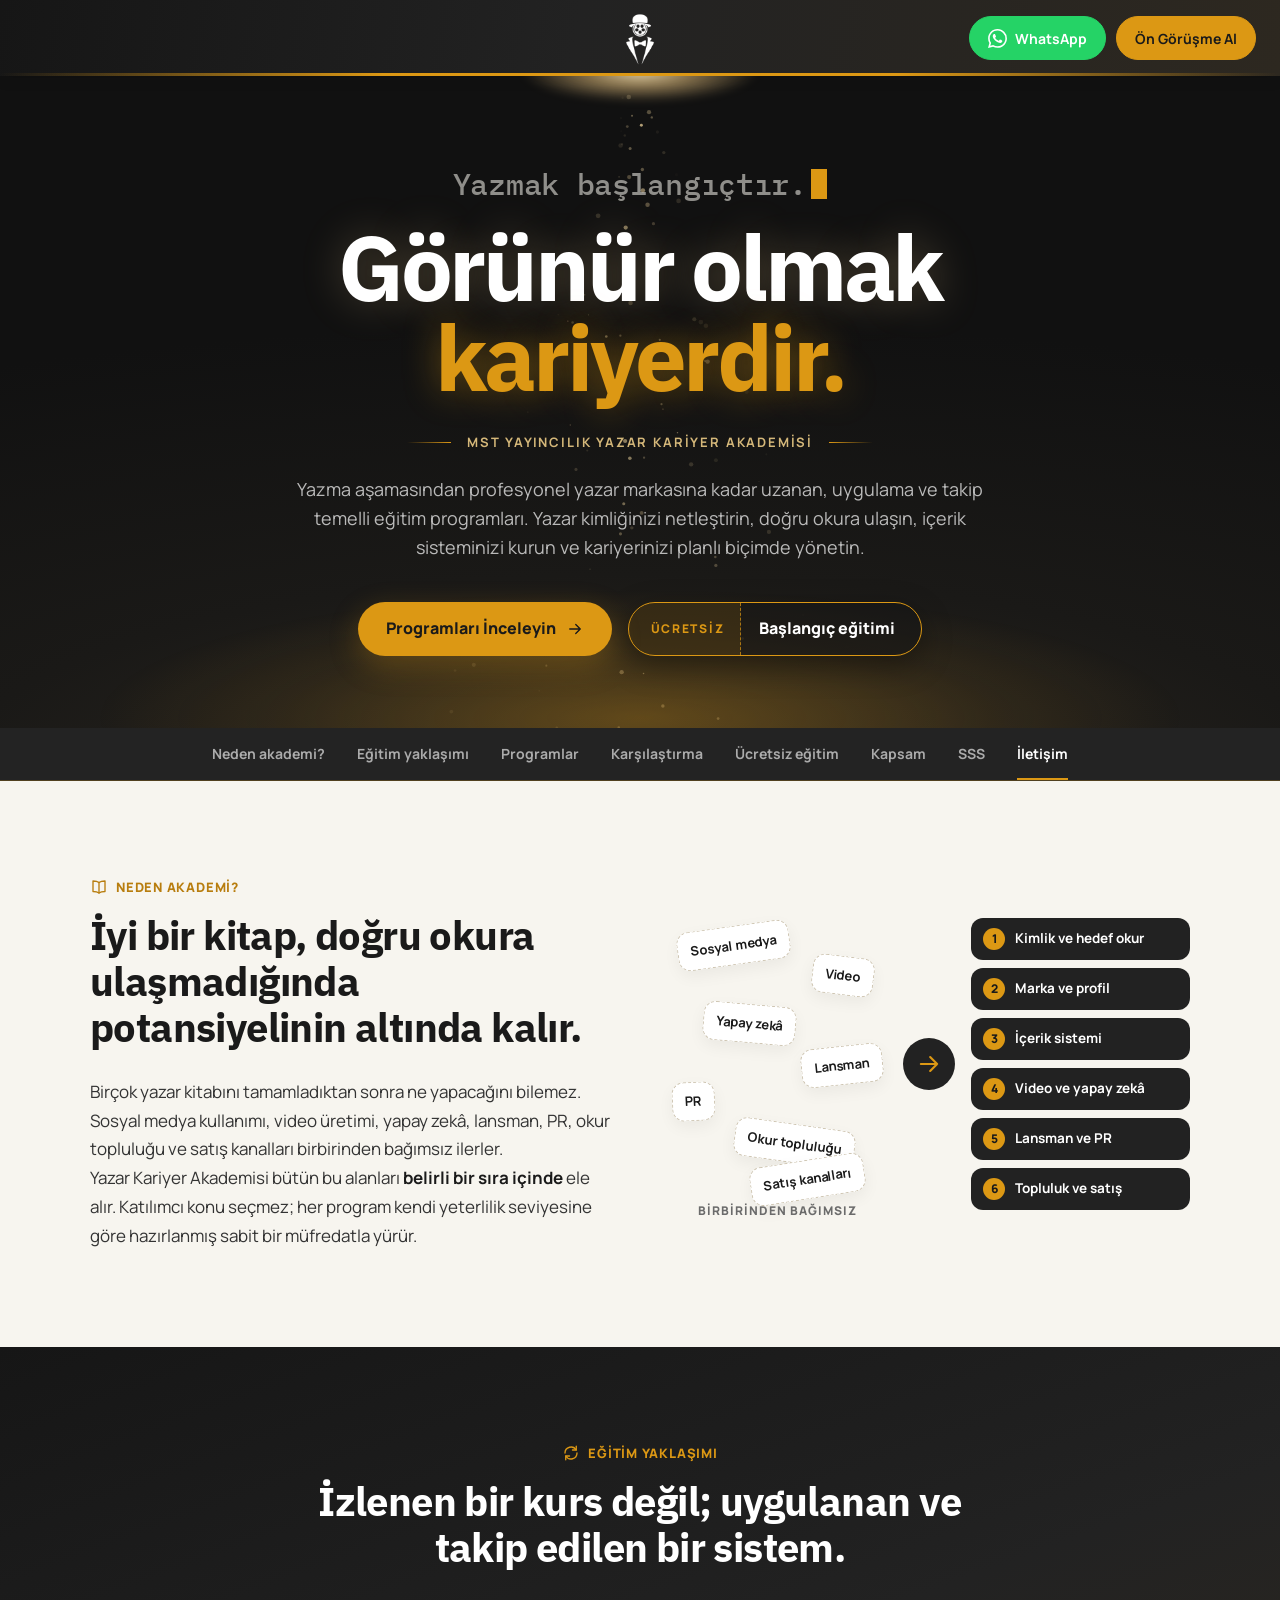
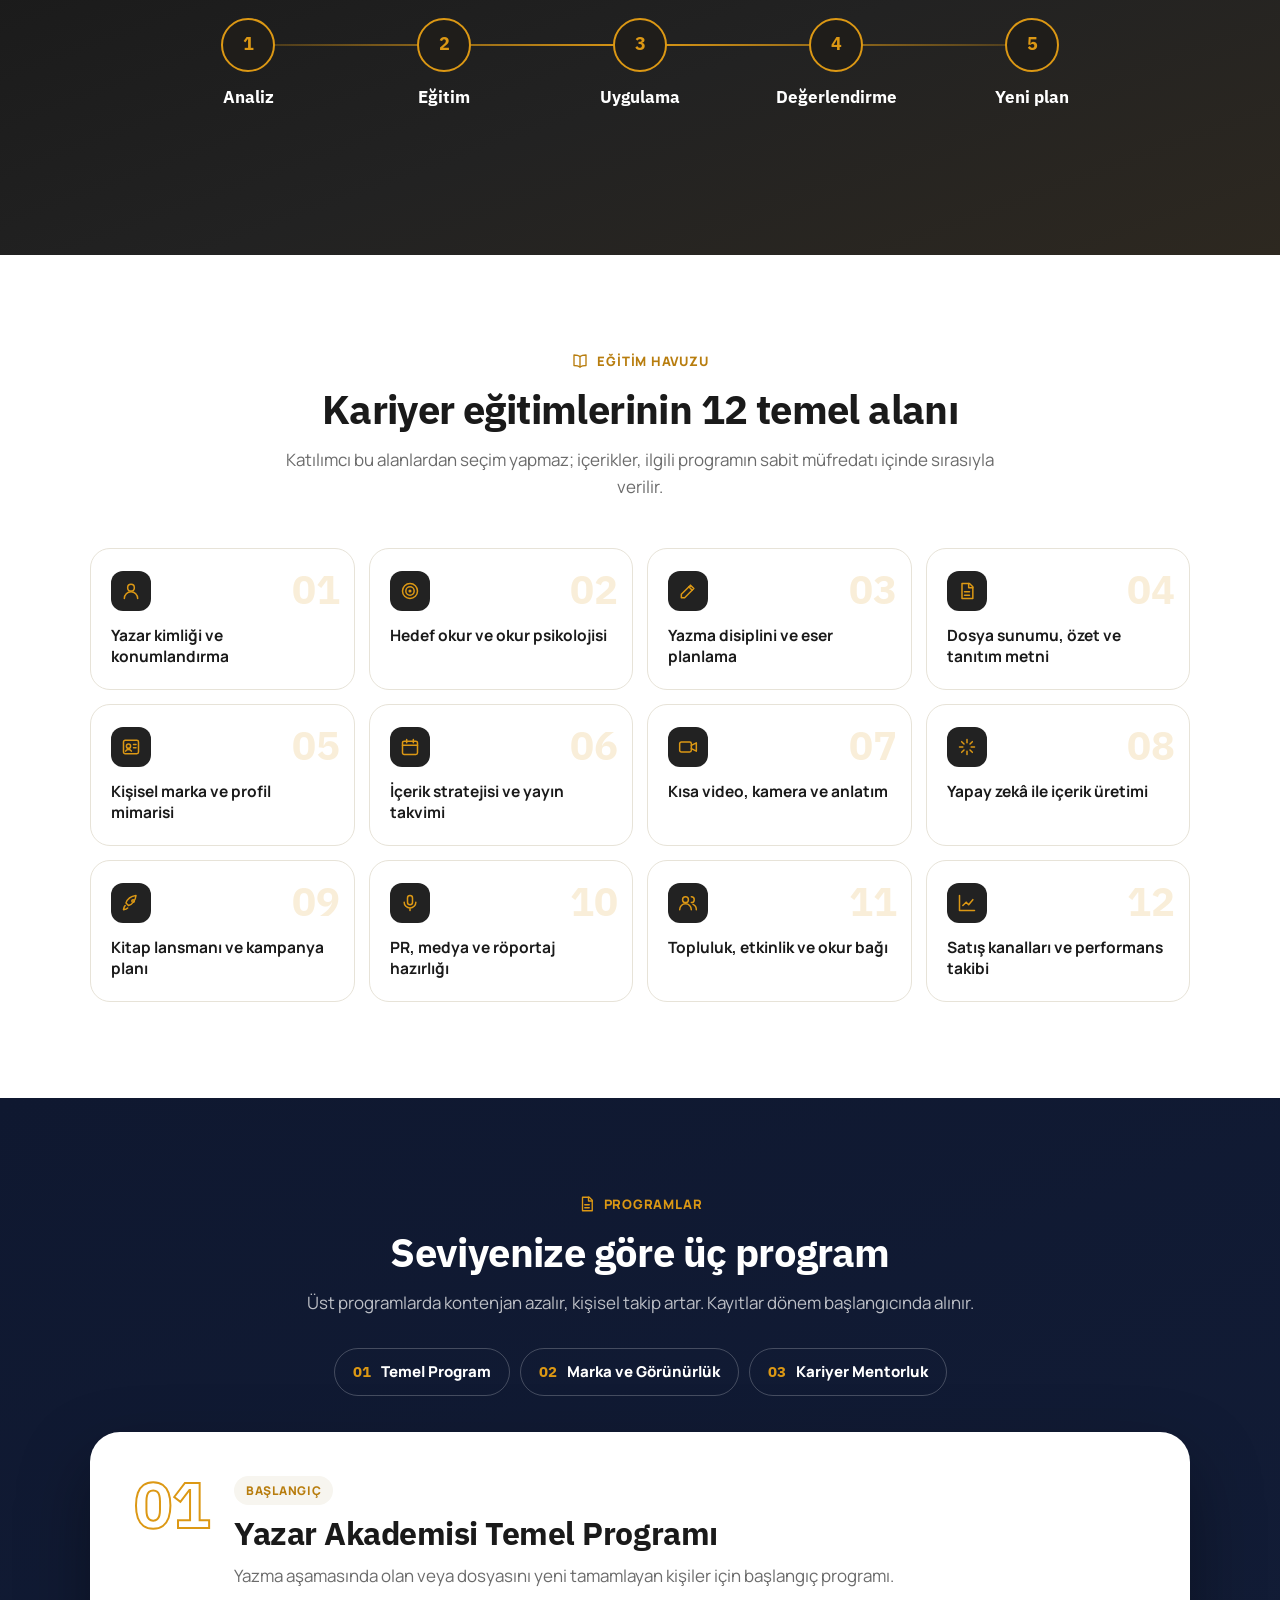
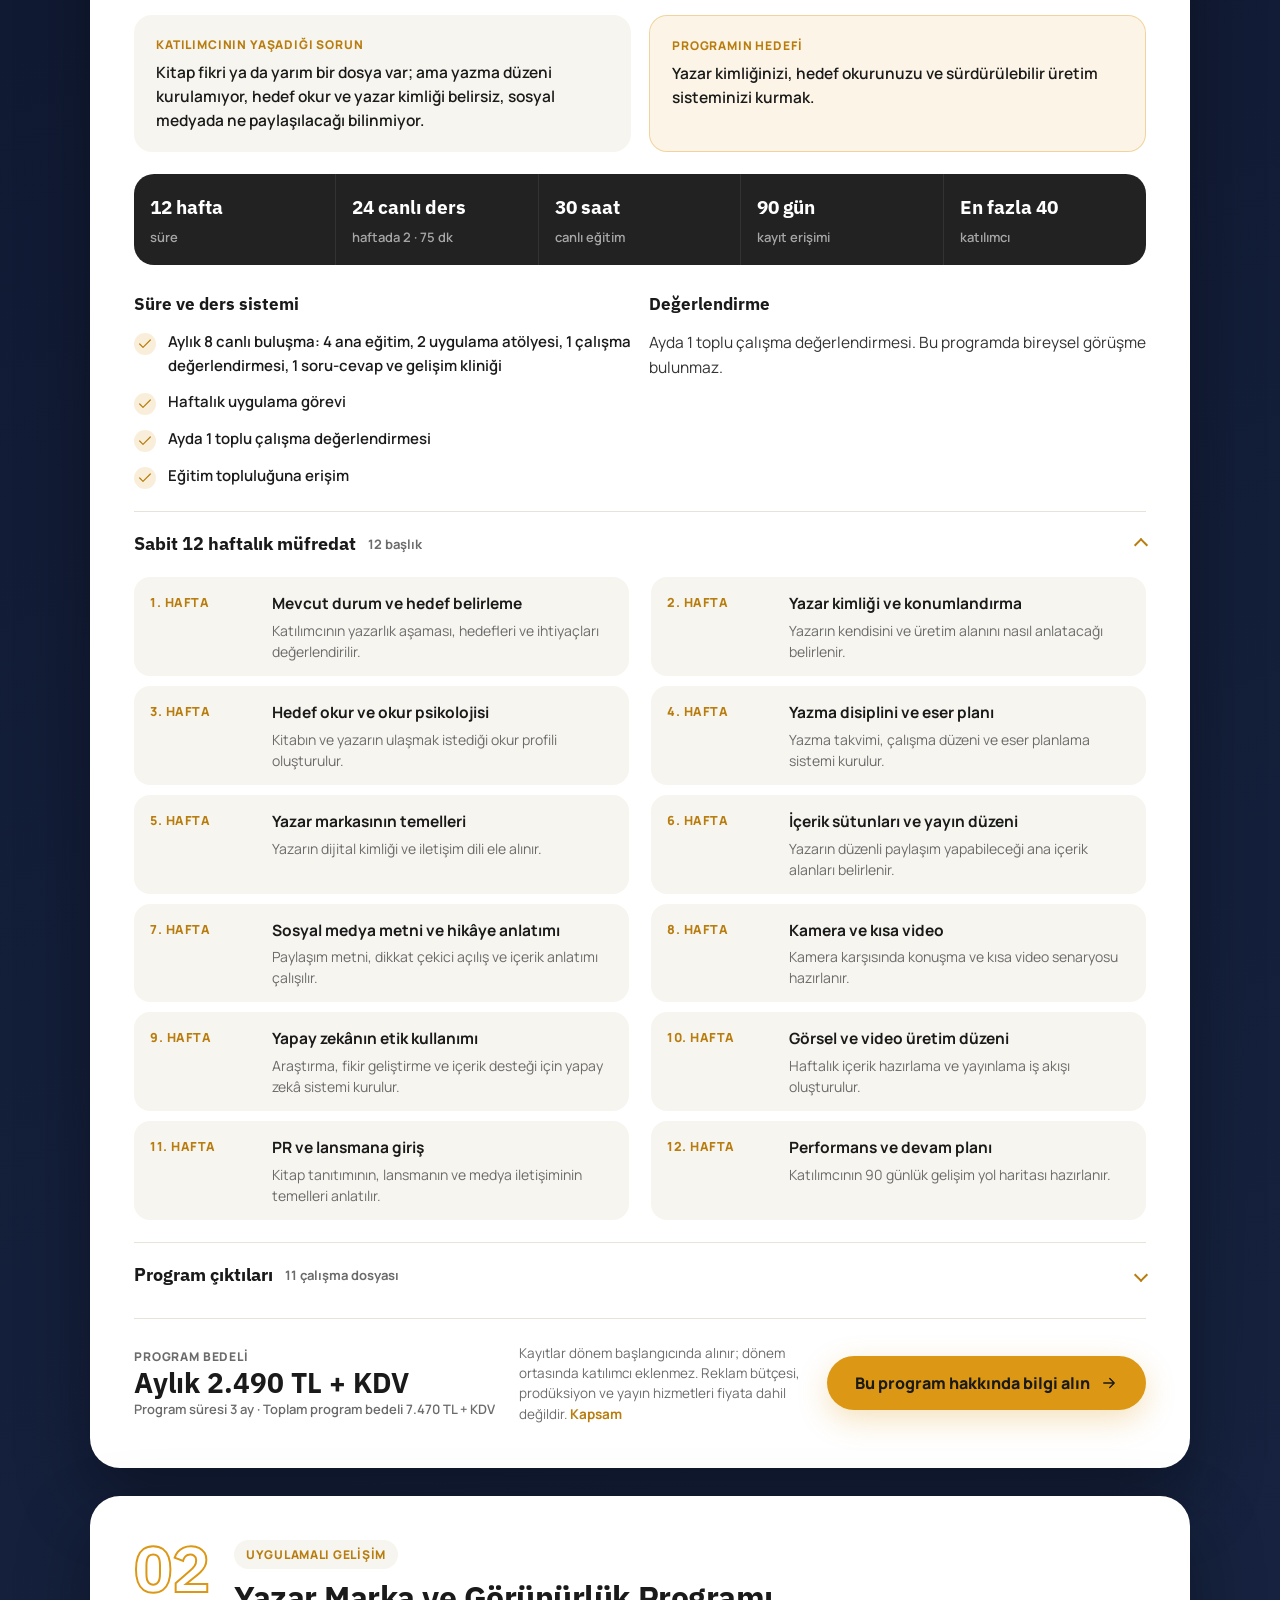
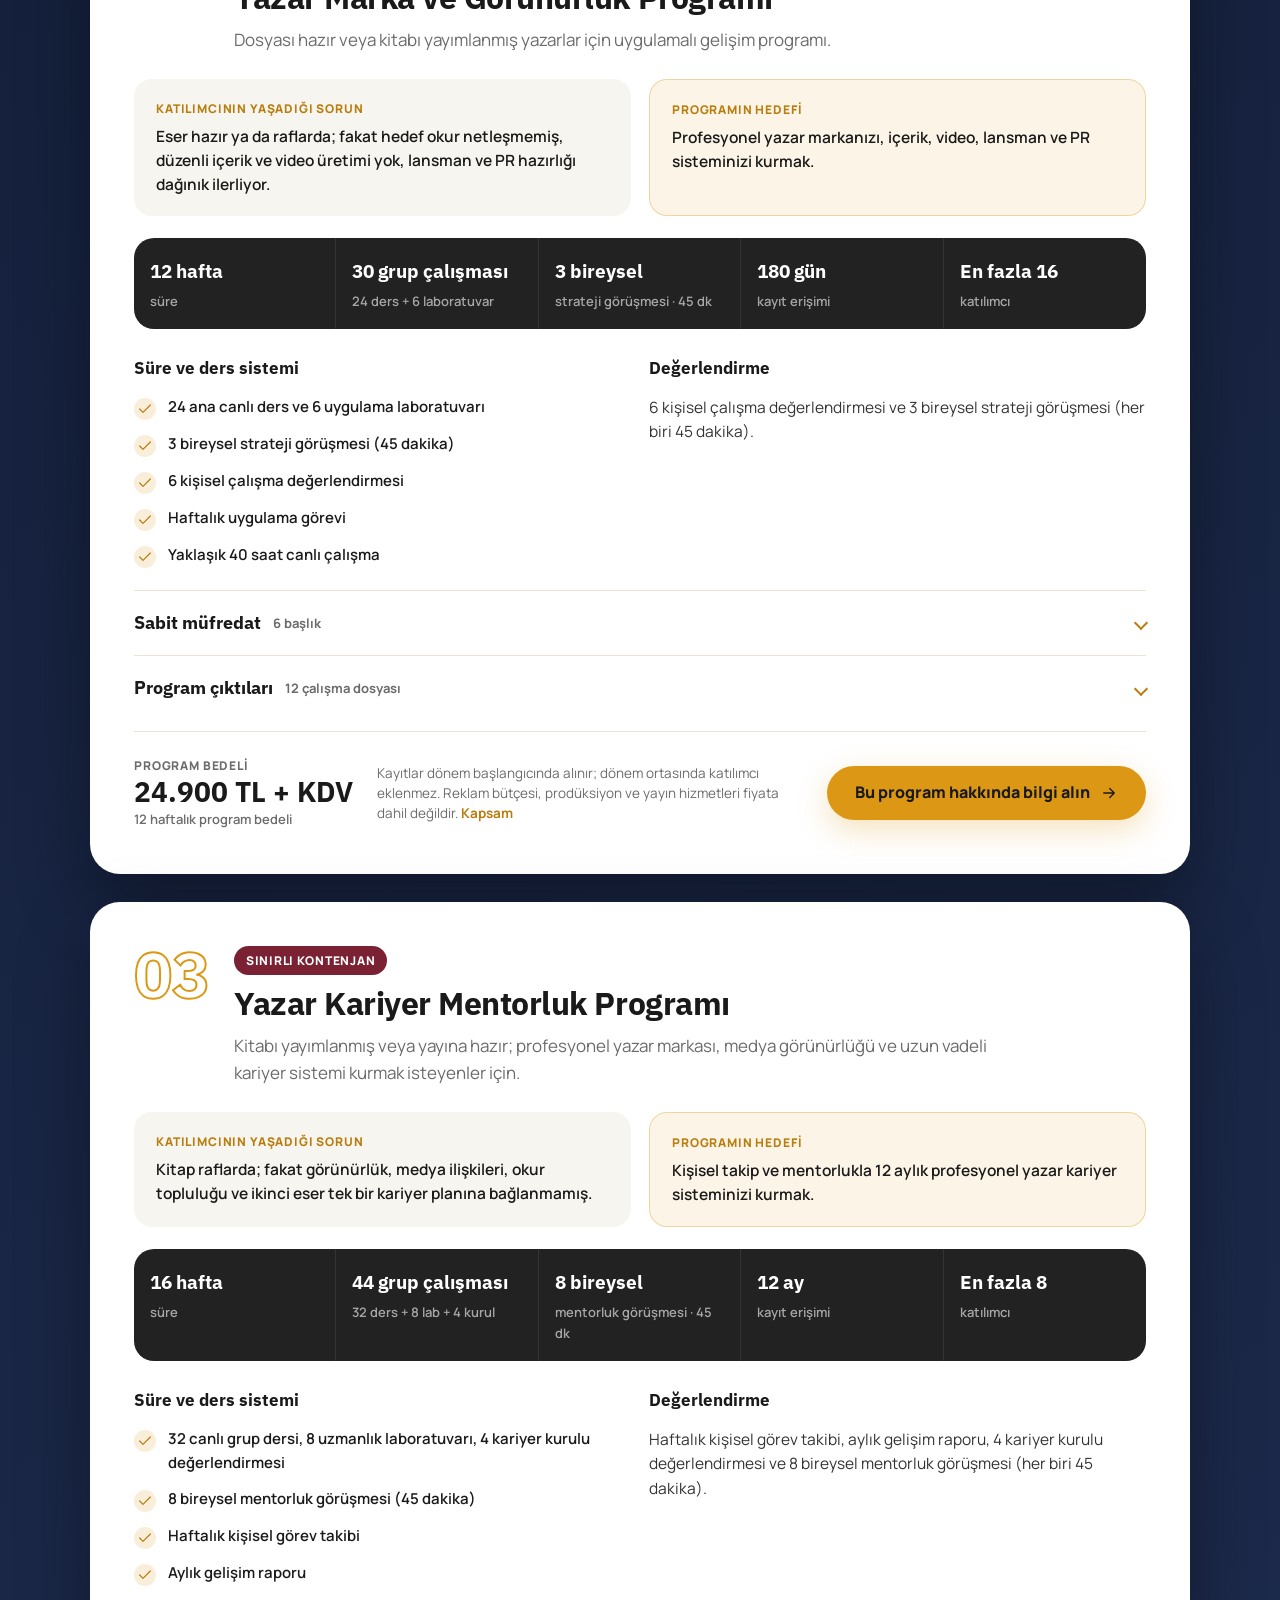
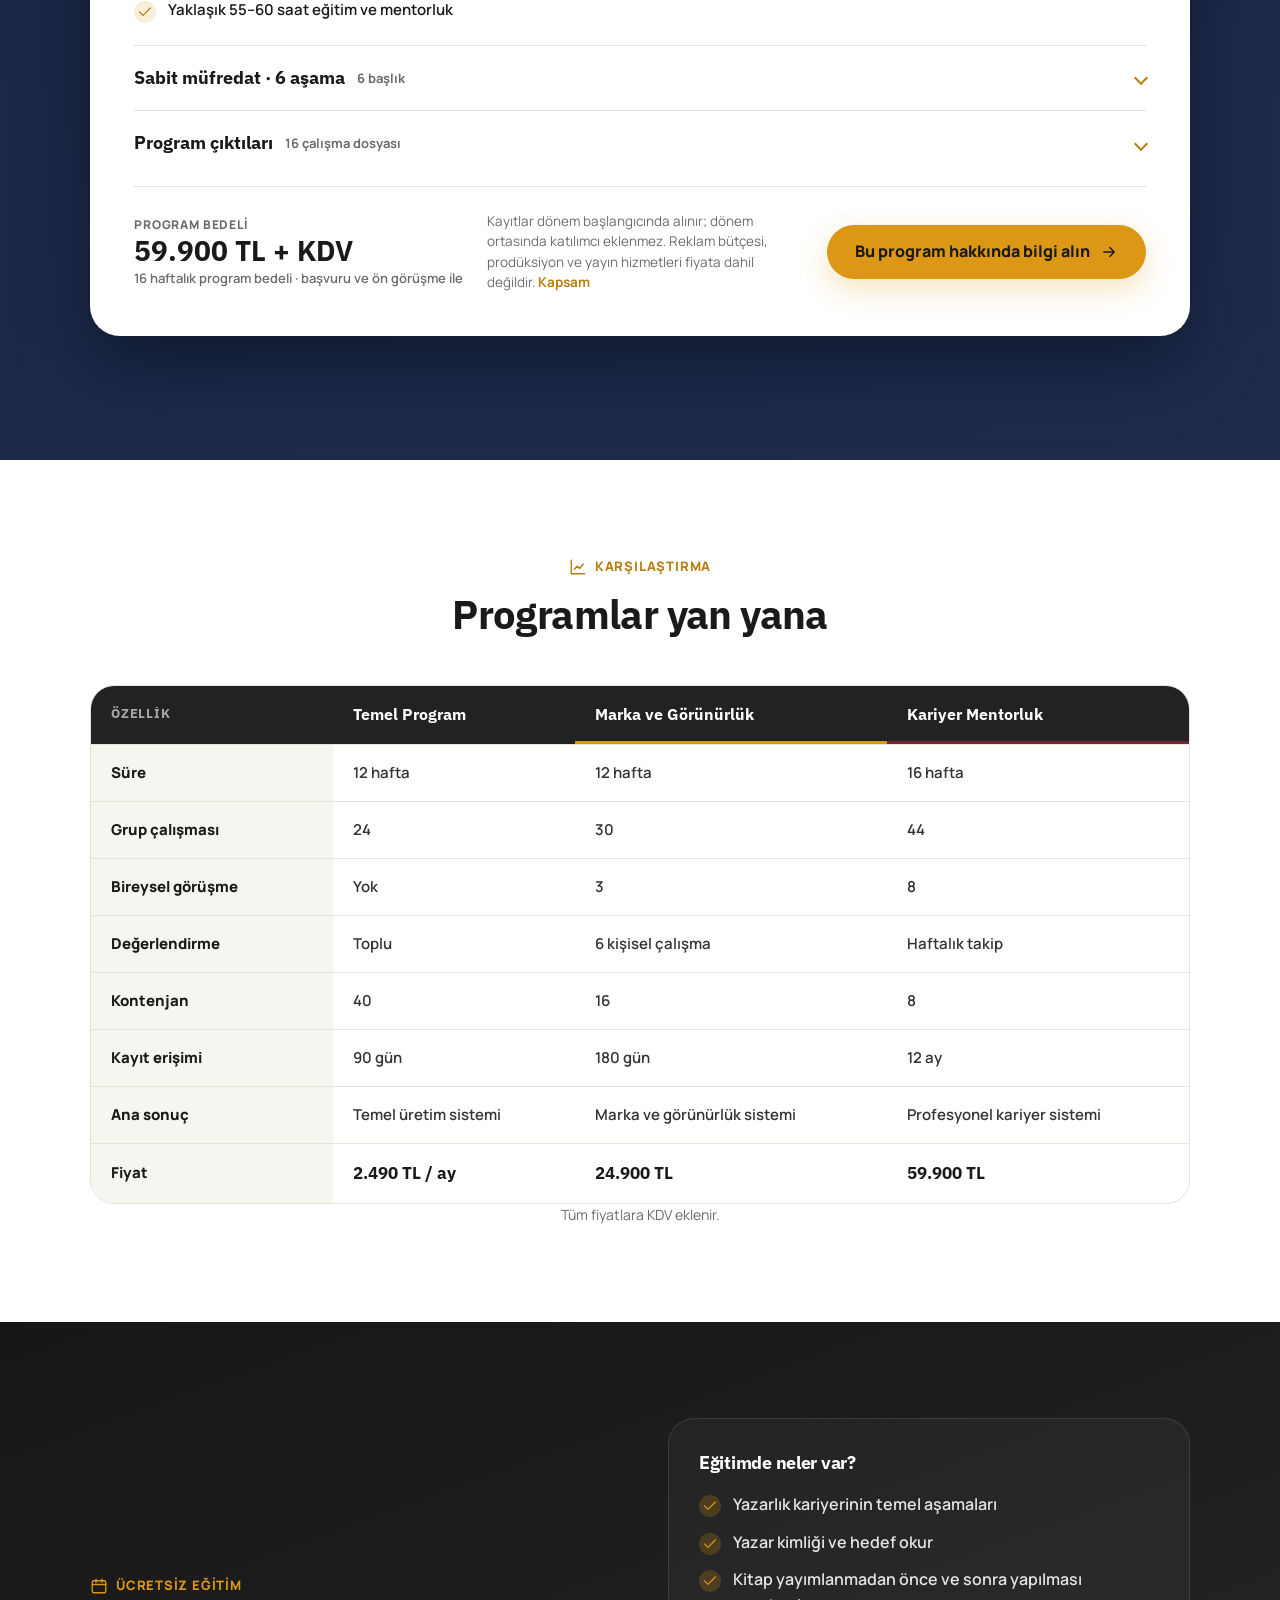
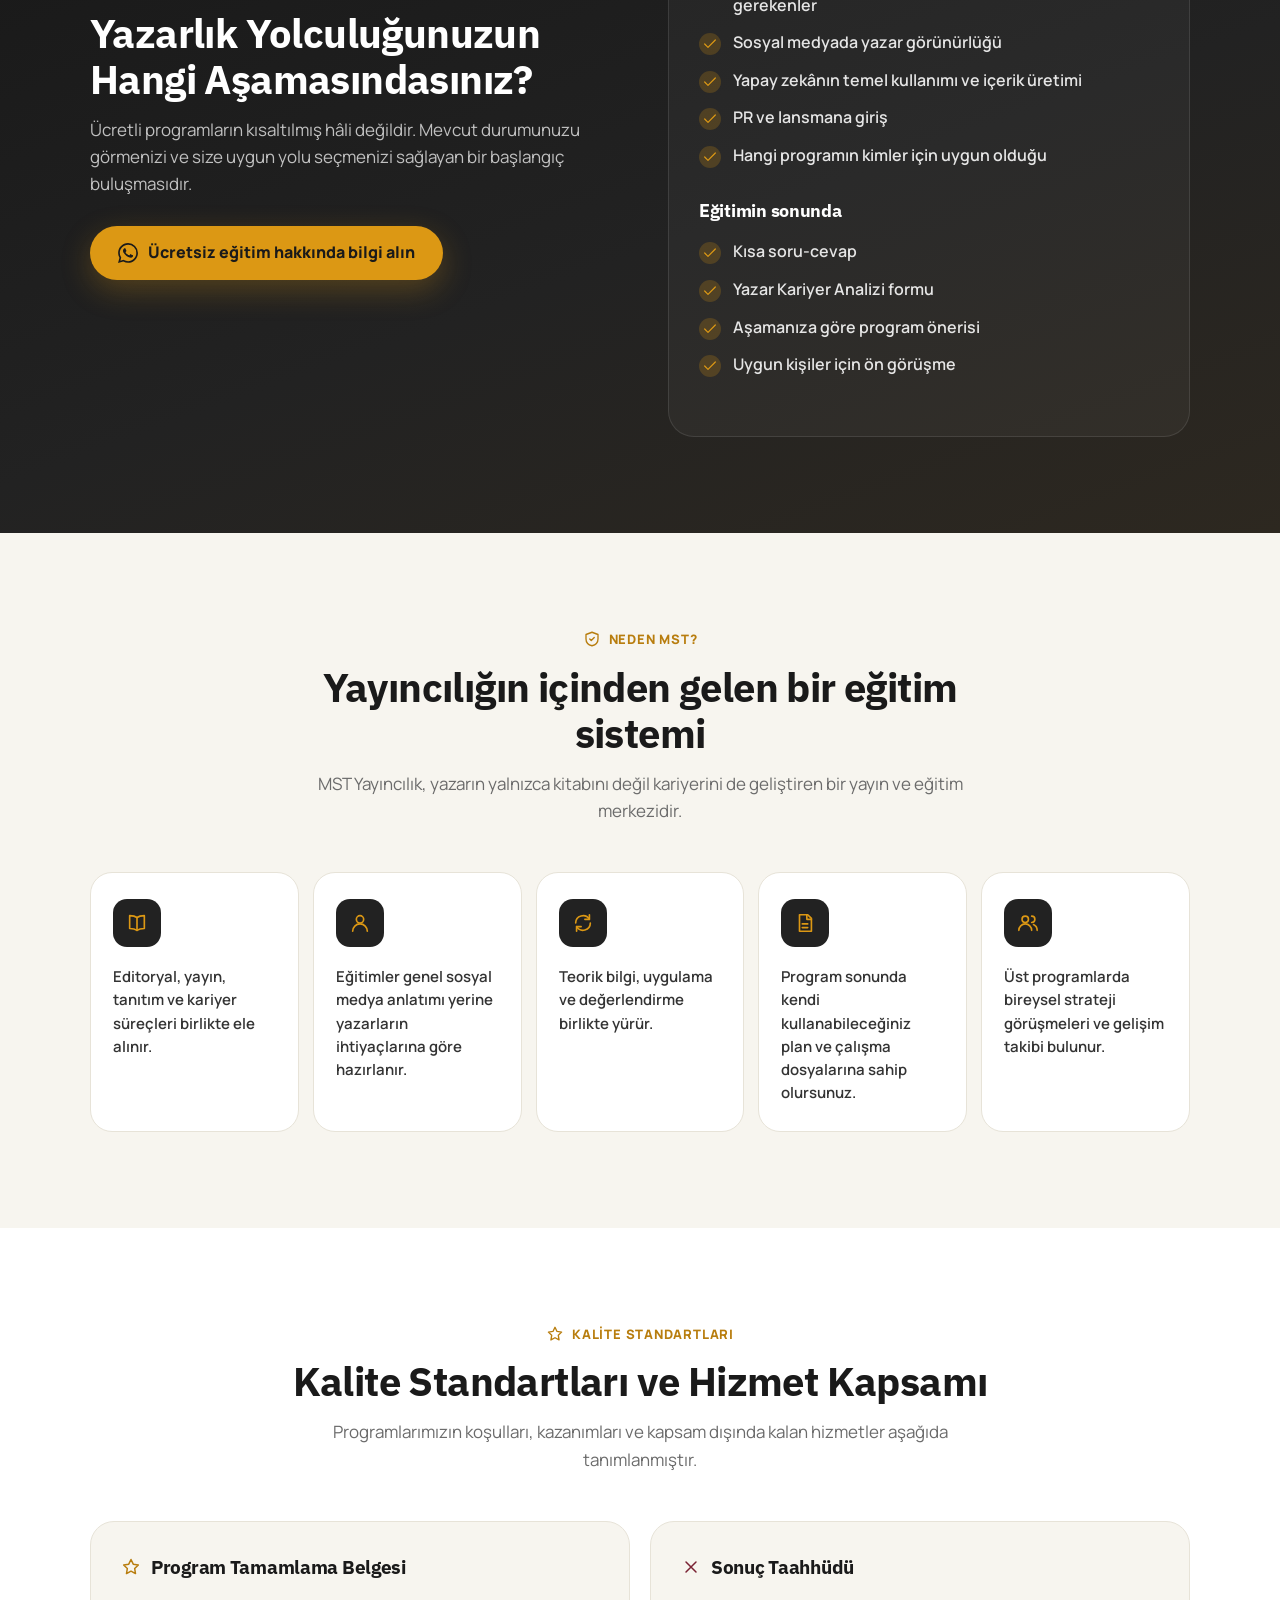
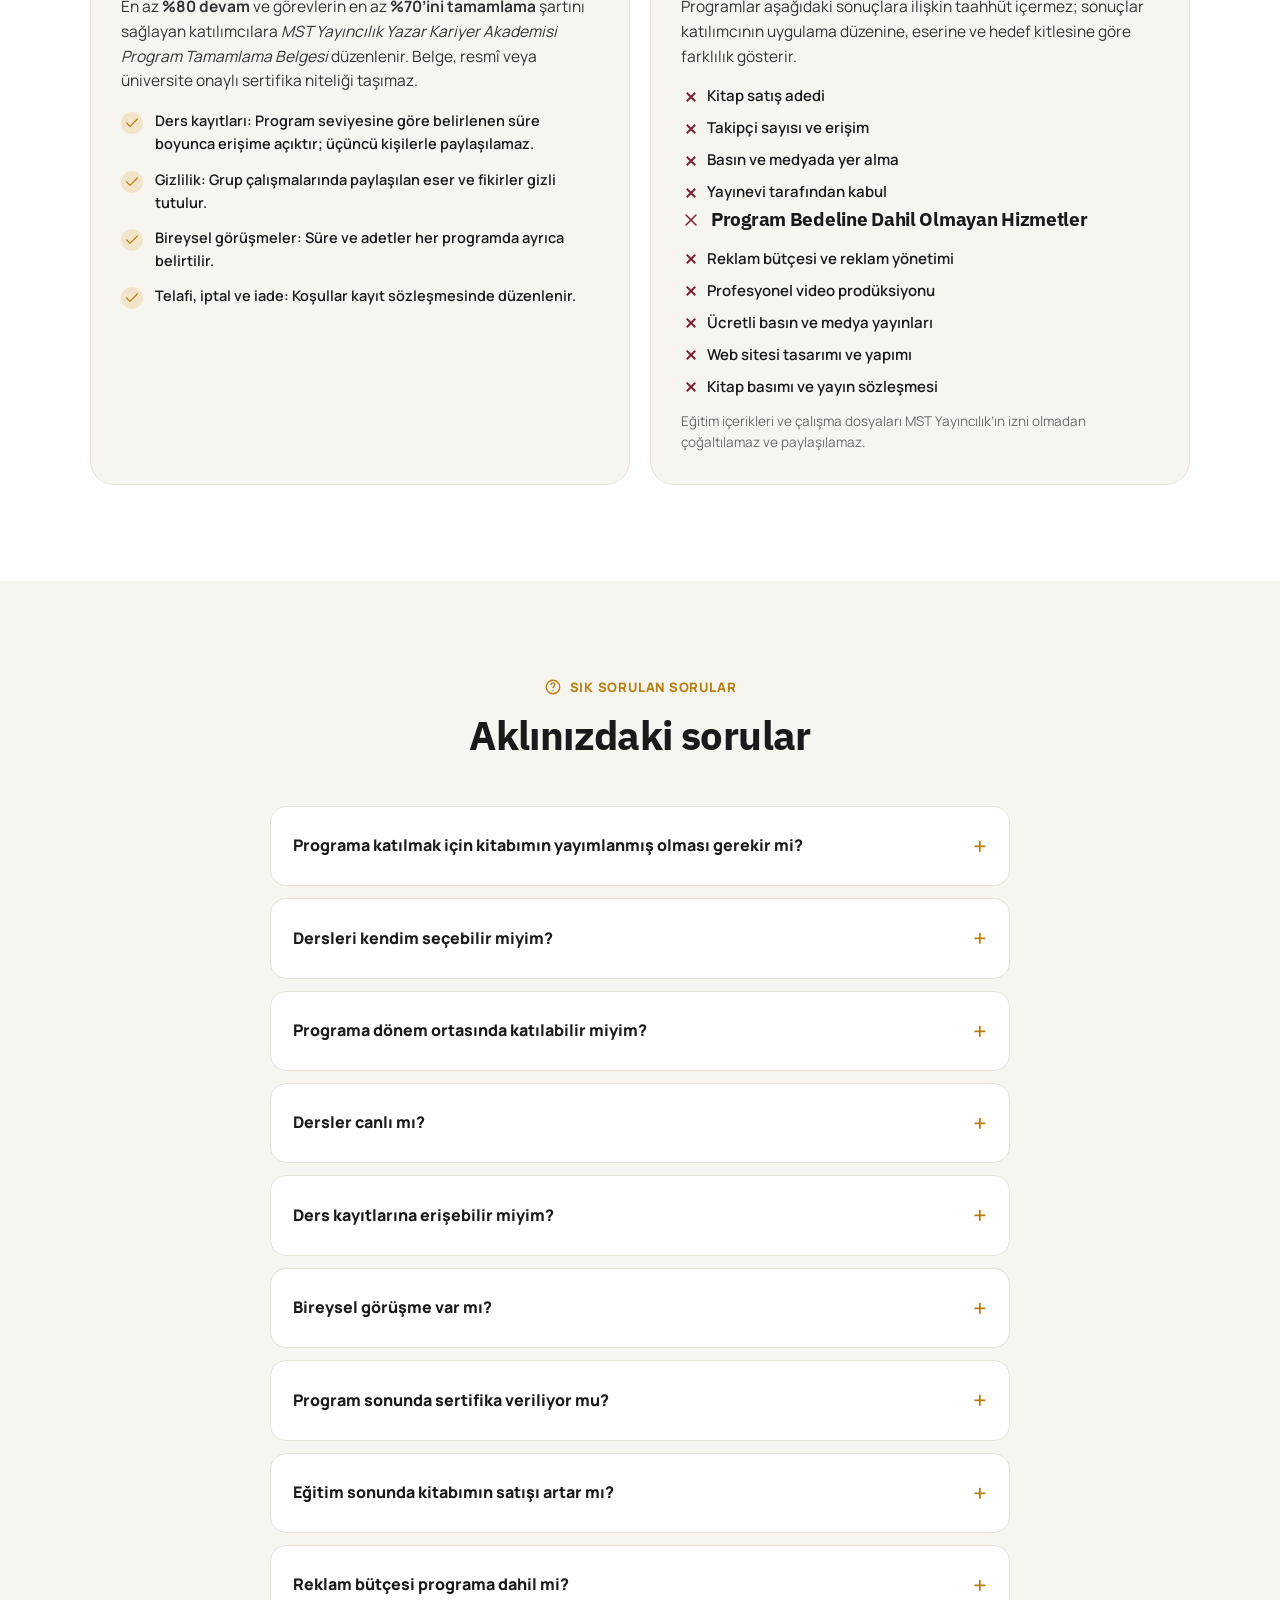
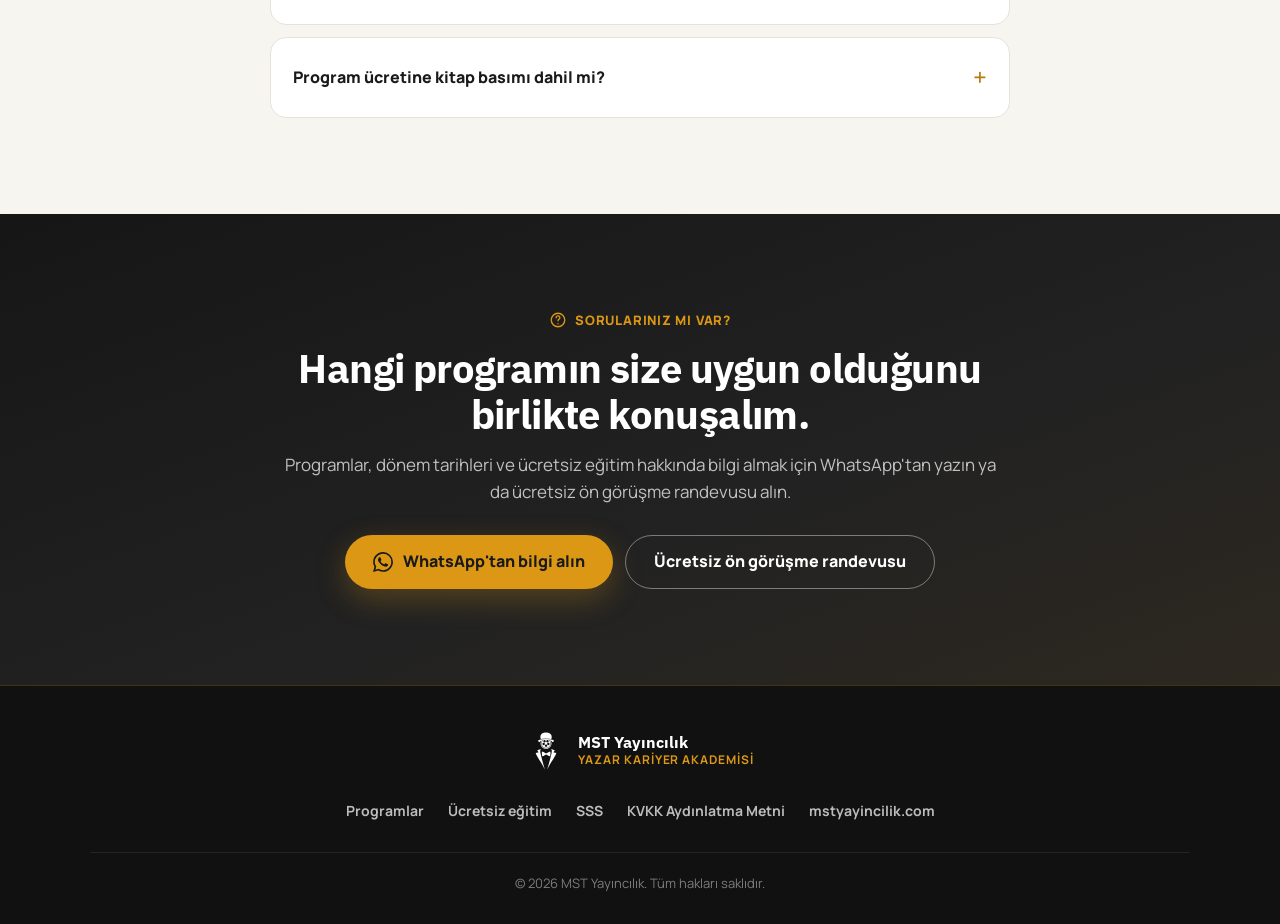
==== commit 416c3a18: "1.5.9: Akademi mobil düzeltmeleri, kurumsal kapsam metni ve alt bilgi - Program fiyat alanı <footer>" ====
--- a/demo/akademi.html
+++ b/demo/akademi.html
@@ -78,8 +78,7 @@
                                             <li>Video ve yapay zekâ</li>
                                             <li>Lansman ve PR</li>
                                             <li>Topluluk ve satış</li>
-                                        <small>Belirli bir sırayla</small>
-                </ol>
+                                    </ol>
             </div>
         </div>
     </section>
@@ -181,10 +180,10 @@
                     <details class="akd-acilir">
                         <summary>Program çıktıları <small>11 çalışma dosyası</small></summary>
                         <ul class="uyg-liste akd-ciktilar"><li><svg class="uyg-ic" width="16" height="16" viewBox="0 0 24 24" fill="none" stroke="currentColor" stroke-width="1.8" stroke-linecap="round" stroke-linejoin="round" aria-hidden="true"><path d="M20 6 9 17l-5-5"/></svg><span>Yazar kimliği ve konumlandırma belgesi</span></li><li><svg class="uyg-ic" width="16" height="16" viewBox="0 0 24 24" fill="none" stroke="currentColor" stroke-width="1.8" stroke-linecap="round" stroke-linejoin="round" aria-hidden="true"><path d="M20 6 9 17l-5-5"/></svg><span>Hedef okur profili</span></li><li><svg class="uyg-ic" width="16" height="16" viewBox="0 0 24 24" fill="none" stroke="currentColor" stroke-width="1.8" stroke-linecap="round" stroke-linejoin="round" aria-hidden="true"><path d="M20 6 9 17l-5-5"/></svg><span>30 günlük yazma sistemi</span></li><li><svg class="uyg-ic" width="16" height="16" viewBox="0 0 24 24" fill="none" stroke="currentColor" stroke-width="1.8" stroke-linecap="round" stroke-linejoin="round" aria-hidden="true"><path d="M20 6 9 17l-5-5"/></svg><span>Düzenlenmiş sosyal medya biyografisi</span></li><li><svg class="uyg-ic" width="16" height="16" viewBox="0 0 24 24" fill="none" stroke="currentColor" stroke-width="1.8" stroke-linecap="round" stroke-linejoin="round" aria-hidden="true"><path d="M20 6 9 17l-5-5"/></svg><span>Dört ana içerik alanı</span></li><li><svg class="uyg-ic" width="16" height="16" viewBox="0 0 24 24" fill="none" stroke="currentColor" stroke-width="1.8" stroke-linecap="round" stroke-linejoin="round" aria-hidden="true"><path d="M20 6 9 17l-5-5"/></svg><span>30 günlük içerik planı</span></li><li><svg class="uyg-ic" width="16" height="16" viewBox="0 0 24 24" fill="none" stroke="currentColor" stroke-width="1.8" stroke-linecap="round" stroke-linejoin="round" aria-hidden="true"><path d="M20 6 9 17l-5-5"/></svg><span>12 paylaşım fikri</span></li><li><svg class="uyg-ic" width="16" height="16" viewBox="0 0 24 24" fill="none" stroke="currentColor" stroke-width="1.8" stroke-linecap="round" stroke-linejoin="round" aria-hidden="true"><path d="M20 6 9 17l-5-5"/></svg><span>4 kısa video senaryosu</span></li><li><svg class="uyg-ic" width="16" height="16" viewBox="0 0 24 24" fill="none" stroke="currentColor" stroke-width="1.8" stroke-linecap="round" stroke-linejoin="round" aria-hidden="true"><path d="M20 6 9 17l-5-5"/></svg><span>Kişisel yapay zekâ prompt dosyası</span></li><li><svg class="uyg-ic" width="16" height="16" viewBox="0 0 24 24" fill="none" stroke="currentColor" stroke-width="1.8" stroke-linecap="round" stroke-linejoin="round" aria-hidden="true"><path d="M20 6 9 17l-5-5"/></svg><span>Temel kitap tanıtım planı</span></li><li><svg class="uyg-ic" width="16" height="16" viewBox="0 0 24 24" fill="none" stroke="currentColor" stroke-width="1.8" stroke-linecap="round" stroke-linejoin="round" aria-hidden="true"><path d="M20 6 9 17l-5-5"/></svg><span>90 günlük gelişim planı</span></li></ul>                    </details>
-                    <footer class="akd-program__alt">
+                    <div class="akd-program__alt">
                         <div class="akd-fiyat"><small>Program bedeli</small><strong>Aylık 2.490 TL + KDV</strong><span>Program süresi 3 ay · Toplam program bedeli 7.470 TL + KDV</span></div>
                         <p class="akd-program__not">Kayıtlar dönem başlangıcında alınır; dönem ortasında katılımcı eklenmez. Reklam bütçesi, prodüksiyon ve yayın hizmetleri fiyata dahil değildir. <a href="#kapsam">Kapsam</a></p>
-                        <a class="uyg-btn uyg-btn--altin" href="https://wa.me/905514112004?text=Merhaba%2C%20Yazar%20Akademisi%20Temel%20Program%C4%B1%20hakk%C4%B1nda%20bilgi%20almak%20istiyorum." target="_blank" rel="noopener">Bu program hakkında bilgi alın <svg class="uyg-ic" width="18" height="18" viewBox="0 0 24 24" fill="none" stroke="currentColor" stroke-width="1.8" stroke-linecap="round" stroke-linejoin="round" aria-hidden="true"><path d="M5 12h14M13 6l6 6-6 6"/></svg></a>                    </footer>
+                        <a class="uyg-btn uyg-btn--altin" href="https://wa.me/905514112004?text=Merhaba%2C%20Yazar%20Akademisi%20Temel%20Program%C4%B1%20hakk%C4%B1nda%20bilgi%20almak%20istiyorum." target="_blank" rel="noopener">Bu program hakkında bilgi alın <svg class="uyg-ic" width="18" height="18" viewBox="0 0 24 24" fill="none" stroke="currentColor" stroke-width="1.8" stroke-linecap="round" stroke-linejoin="round" aria-hidden="true"><path d="M5 12h14M13 6l6 6-6 6"/></svg></a>                    </div>
                 </article>
                             <article class="akd-program akd-program--marka" id="program-marka">
                     <header class="akd-program__bas">
@@ -224,10 +223,10 @@
                     <details class="akd-acilir">
                         <summary>Program çıktıları <small>12 çalışma dosyası</small></summary>
                         <ul class="uyg-liste akd-ciktilar"><li><svg class="uyg-ic" width="16" height="16" viewBox="0 0 24 24" fill="none" stroke="currentColor" stroke-width="1.8" stroke-linecap="round" stroke-linejoin="round" aria-hidden="true"><path d="M20 6 9 17l-5-5"/></svg><span>Yazar marka stratejisi</span></li><li><svg class="uyg-ic" width="16" height="16" viewBox="0 0 24 24" fill="none" stroke="currentColor" stroke-width="1.8" stroke-linecap="round" stroke-linejoin="round" aria-hidden="true"><path d="M20 6 9 17l-5-5"/></svg><span>Profesyonel biyografi</span></li><li><svg class="uyg-ic" width="16" height="16" viewBox="0 0 24 24" fill="none" stroke="currentColor" stroke-width="1.8" stroke-linecap="round" stroke-linejoin="round" aria-hidden="true"><path d="M20 6 9 17l-5-5"/></svg><span>Profil düzenleme raporu</span></li><li><svg class="uyg-ic" width="16" height="16" viewBox="0 0 24 24" fill="none" stroke="currentColor" stroke-width="1.8" stroke-linecap="round" stroke-linejoin="round" aria-hidden="true"><path d="M20 6 9 17l-5-5"/></svg><span>Görsel ve iletişim dili</span></li><li><svg class="uyg-ic" width="16" height="16" viewBox="0 0 24 24" fill="none" stroke="currentColor" stroke-width="1.8" stroke-linecap="round" stroke-linejoin="round" aria-hidden="true"><path d="M20 6 9 17l-5-5"/></svg><span>30 günlük içerik takvimi</span></li><li><svg class="uyg-ic" width="16" height="16" viewBox="0 0 24 24" fill="none" stroke="currentColor" stroke-width="1.8" stroke-linecap="round" stroke-linejoin="round" aria-hidden="true"><path d="M20 6 9 17l-5-5"/></svg><span>20 Reels konusu</span></li><li><svg class="uyg-ic" width="16" height="16" viewBox="0 0 24 24" fill="none" stroke="currentColor" stroke-width="1.8" stroke-linecap="round" stroke-linejoin="round" aria-hidden="true"><path d="M20 6 9 17l-5-5"/></svg><span>8 ayrıntılı video senaryosu</span></li><li><svg class="uyg-ic" width="16" height="16" viewBox="0 0 24 24" fill="none" stroke="currentColor" stroke-width="1.8" stroke-linecap="round" stroke-linejoin="round" aria-hidden="true"><path d="M20 6 9 17l-5-5"/></svg><span>Kitap lansman planı</span></li><li><svg class="uyg-ic" width="16" height="16" viewBox="0 0 24 24" fill="none" stroke="currentColor" stroke-width="1.8" stroke-linecap="round" stroke-linejoin="round" aria-hidden="true"><path d="M20 6 9 17l-5-5"/></svg><span>Basın bülteni taslağı</span></li><li><svg class="uyg-ic" width="16" height="16" viewBox="0 0 24 24" fill="none" stroke="currentColor" stroke-width="1.8" stroke-linecap="round" stroke-linejoin="round" aria-hidden="true"><path d="M20 6 9 17l-5-5"/></svg><span>Röportaj soru-cevap dosyası</span></li><li><svg class="uyg-ic" width="16" height="16" viewBox="0 0 24 24" fill="none" stroke="currentColor" stroke-width="1.8" stroke-linecap="round" stroke-linejoin="round" aria-hidden="true"><path d="M20 6 9 17l-5-5"/></svg><span>Satış kanalı analizi</span></li><li><svg class="uyg-ic" width="16" height="16" viewBox="0 0 24 24" fill="none" stroke="currentColor" stroke-width="1.8" stroke-linecap="round" stroke-linejoin="round" aria-hidden="true"><path d="M20 6 9 17l-5-5"/></svg><span>90 günlük görünürlük yol haritası</span></li></ul>                    </details>
-                    <footer class="akd-program__alt">
+                    <div class="akd-program__alt">
                         <div class="akd-fiyat"><small>Program bedeli</small><strong>24.900 TL + KDV</strong><span>12 haftalık program bedeli</span></div>
                         <p class="akd-program__not">Kayıtlar dönem başlangıcında alınır; dönem ortasında katılımcı eklenmez. Reklam bütçesi, prodüksiyon ve yayın hizmetleri fiyata dahil değildir. <a href="#kapsam">Kapsam</a></p>
-                        <a class="uyg-btn uyg-btn--altin" href="https://wa.me/905514112004?text=Merhaba%2C%20Yazar%20Marka%20ve%20G%C3%B6r%C3%BCn%C3%BCrl%C3%BCk%20Program%C4%B1%20hakk%C4%B1nda%20bilgi%20almak%20istiyorum." target="_blank" rel="noopener">Bu program hakkında bilgi alın <svg class="uyg-ic" width="18" height="18" viewBox="0 0 24 24" fill="none" stroke="currentColor" stroke-width="1.8" stroke-linecap="round" stroke-linejoin="round" aria-hidden="true"><path d="M5 12h14M13 6l6 6-6 6"/></svg></a>                    </footer>
+                        <a class="uyg-btn uyg-btn--altin" href="https://wa.me/905514112004?text=Merhaba%2C%20Yazar%20Marka%20ve%20G%C3%B6r%C3%BCn%C3%BCrl%C3%BCk%20Program%C4%B1%20hakk%C4%B1nda%20bilgi%20almak%20istiyorum." target="_blank" rel="noopener">Bu program hakkında bilgi alın <svg class="uyg-ic" width="18" height="18" viewBox="0 0 24 24" fill="none" stroke="currentColor" stroke-width="1.8" stroke-linecap="round" stroke-linejoin="round" aria-hidden="true"><path d="M5 12h14M13 6l6 6-6 6"/></svg></a>                    </div>
                 </article>
                             <article class="akd-program akd-program--mentorluk" id="program-mentorluk">
                     <header class="akd-program__bas">
@@ -267,10 +266,10 @@
                     <details class="akd-acilir">
                         <summary>Program çıktıları <small>16 çalışma dosyası</small></summary>
                         <ul class="uyg-liste akd-ciktilar"><li><svg class="uyg-ic" width="16" height="16" viewBox="0 0 24 24" fill="none" stroke="currentColor" stroke-width="1.8" stroke-linecap="round" stroke-linejoin="round" aria-hidden="true"><path d="M20 6 9 17l-5-5"/></svg><span>Kişisel yazar marka kitabı</span></li><li><svg class="uyg-ic" width="16" height="16" viewBox="0 0 24 24" fill="none" stroke="currentColor" stroke-width="1.8" stroke-linecap="round" stroke-linejoin="round" aria-hidden="true"><path d="M20 6 9 17l-5-5"/></svg><span>Profesyonel biyografi</span></li><li><svg class="uyg-ic" width="16" height="16" viewBox="0 0 24 24" fill="none" stroke="currentColor" stroke-width="1.8" stroke-linecap="round" stroke-linejoin="round" aria-hidden="true"><path d="M20 6 9 17l-5-5"/></svg><span>Hedef okur raporu</span></li><li><svg class="uyg-ic" width="16" height="16" viewBox="0 0 24 24" fill="none" stroke="currentColor" stroke-width="1.8" stroke-linecap="round" stroke-linejoin="round" aria-hidden="true"><path d="M20 6 9 17l-5-5"/></svg><span>Eser ve konumlandırma raporu</span></li><li><svg class="uyg-ic" width="16" height="16" viewBox="0 0 24 24" fill="none" stroke="currentColor" stroke-width="1.8" stroke-linecap="round" stroke-linejoin="round" aria-hidden="true"><path d="M20 6 9 17l-5-5"/></svg><span>Medya tanıtım dosyası</span></li><li><svg class="uyg-ic" width="16" height="16" viewBox="0 0 24 24" fill="none" stroke="currentColor" stroke-width="1.8" stroke-linecap="round" stroke-linejoin="round" aria-hidden="true"><path d="M20 6 9 17l-5-5"/></svg><span>90 günlük içerik takvimi</span></li><li><svg class="uyg-ic" width="16" height="16" viewBox="0 0 24 24" fill="none" stroke="currentColor" stroke-width="1.8" stroke-linecap="round" stroke-linejoin="round" aria-hidden="true"><path d="M20 6 9 17l-5-5"/></svg><span>24 kısa video konusu</span></li><li><svg class="uyg-ic" width="16" height="16" viewBox="0 0 24 24" fill="none" stroke="currentColor" stroke-width="1.8" stroke-linecap="round" stroke-linejoin="round" aria-hidden="true"><path d="M20 6 9 17l-5-5"/></svg><span>12 ayrıntılı video senaryosu</span></li><li><svg class="uyg-ic" width="16" height="16" viewBox="0 0 24 24" fill="none" stroke="currentColor" stroke-width="1.8" stroke-linecap="round" stroke-linejoin="round" aria-hidden="true"><path d="M20 6 9 17l-5-5"/></svg><span>Basın bülteni</span></li><li><svg class="uyg-ic" width="16" height="16" viewBox="0 0 24 24" fill="none" stroke="currentColor" stroke-width="1.8" stroke-linecap="round" stroke-linejoin="round" aria-hidden="true"><path d="M20 6 9 17l-5-5"/></svg><span>Röportaj hazırlık dosyası</span></li><li><svg class="uyg-ic" width="16" height="16" viewBox="0 0 24 24" fill="none" stroke="currentColor" stroke-width="1.8" stroke-linecap="round" stroke-linejoin="round" aria-hidden="true"><path d="M20 6 9 17l-5-5"/></svg><span>Kitap lansman planı</span></li><li><svg class="uyg-ic" width="16" height="16" viewBox="0 0 24 24" fill="none" stroke="currentColor" stroke-width="1.8" stroke-linecap="round" stroke-linejoin="round" aria-hidden="true"><path d="M20 6 9 17l-5-5"/></svg><span>Reklam mesajları</span></li><li><svg class="uyg-ic" width="16" height="16" viewBox="0 0 24 24" fill="none" stroke="currentColor" stroke-width="1.8" stroke-linecap="round" stroke-linejoin="round" aria-hidden="true"><path d="M20 6 9 17l-5-5"/></svg><span>Reklam kreatif briefleri</span></li><li><svg class="uyg-ic" width="16" height="16" viewBox="0 0 24 24" fill="none" stroke="currentColor" stroke-width="1.8" stroke-linecap="round" stroke-linejoin="round" aria-hidden="true"><path d="M20 6 9 17l-5-5"/></svg><span>KPI takip tablosu</span></li><li><svg class="uyg-ic" width="16" height="16" viewBox="0 0 24 24" fill="none" stroke="currentColor" stroke-width="1.8" stroke-linecap="round" stroke-linejoin="round" aria-hidden="true"><path d="M20 6 9 17l-5-5"/></svg><span>İkinci eser stratejisi</span></li><li><svg class="uyg-ic" width="16" height="16" viewBox="0 0 24 24" fill="none" stroke="currentColor" stroke-width="1.8" stroke-linecap="round" stroke-linejoin="round" aria-hidden="true"><path d="M20 6 9 17l-5-5"/></svg><span>12 aylık yazar kariyer yol haritası</span></li></ul>                    </details>
-                    <footer class="akd-program__alt">
+                    <div class="akd-program__alt">
                         <div class="akd-fiyat"><small>Program bedeli</small><strong>59.900 TL + KDV</strong><span>16 haftalık program bedeli · başvuru ve ön görüşme ile</span></div>
                         <p class="akd-program__not">Kayıtlar dönem başlangıcında alınır; dönem ortasında katılımcı eklenmez. Reklam bütçesi, prodüksiyon ve yayın hizmetleri fiyata dahil değildir. <a href="#kapsam">Kapsam</a></p>
-                        <a class="uyg-btn uyg-btn--altin" href="https://wa.me/905514112004?text=Merhaba%2C%20Yazar%20Kariyer%20Mentorluk%20Program%C4%B1%20hakk%C4%B1nda%20bilgi%20almak%20istiyorum." target="_blank" rel="noopener">Bu program hakkında bilgi alın <svg class="uyg-ic" width="18" height="18" viewBox="0 0 24 24" fill="none" stroke="currentColor" stroke-width="1.8" stroke-linecap="round" stroke-linejoin="round" aria-hidden="true"><path d="M5 12h14M13 6l6 6-6 6"/></svg></a>                    </footer>
+                        <a class="uyg-btn uyg-btn--altin" href="https://wa.me/905514112004?text=Merhaba%2C%20Yazar%20Kariyer%20Mentorluk%20Program%C4%B1%20hakk%C4%B1nda%20bilgi%20almak%20istiyorum." target="_blank" rel="noopener">Bu program hakkında bilgi alın <svg class="uyg-ic" width="18" height="18" viewBox="0 0 24 24" fill="none" stroke="currentColor" stroke-width="1.8" stroke-linecap="round" stroke-linejoin="round" aria-hidden="true"><path d="M5 12h14M13 6l6 6-6 6"/></svg></a>                    </div>
                 </article>
                     </div>
     </section>
@@ -282,7 +281,6 @@
                 <span class="uyg-ust"><svg class="uyg-ic" width="18" height="18" viewBox="0 0 24 24" fill="none" stroke="currentColor" stroke-width="1.8" stroke-linecap="round" stroke-linejoin="round" aria-hidden="true"><path d="M3 3v18h18"/><path d="M7 15l4-4 3 3 5-6"/></svg> Karşılaştırma</span>
                 <h2>Programlar yan yana</h2>
             </header>
-            <p class="akd-tablo-ipucu" aria-hidden="true">Programları görmek için tabloyu yana kaydırın →</p>
             <div class="akd-tablo-kap">
                 <table class="akd-tablo">
                     <thead><tr><th scope="col">Özellik</th><th scope="col" class="akd-tablo--temel">Temel Program</th><th scope="col" class="akd-tablo--marka">Marka ve Görünürlük</th><th scope="col" class="akd-tablo--mentorluk">Kariyer Mentorluk</th></tr></thead>
@@ -298,6 +296,23 @@
                                             </tbody>
                 </table>
             </div>
+            <div class="akd-kiyas" aria-hidden="true">
+                                    <div class="akd-kiyas__kart akd-kiyas__kart--temel">
+                        <strong class="akd-kiyas__ad"><span>01</span> Temel Program</strong>
+                        <dl>
+                            <div><dt>Süre</dt><dd>12 hafta</dd></div><div><dt>Grup çalışması</dt><dd>24</dd></div><div><dt>Bireysel görüşme</dt><dd>Yok</dd></div><div><dt>Değerlendirme</dt><dd>Toplu</dd></div><div><dt>Kontenjan</dt><dd>40</dd></div><div><dt>Kayıt erişimi</dt><dd>90 gün</dd></div><div><dt>Ana sonuç</dt><dd>Temel üretim sistemi</dd></div><div><dt>Fiyat</dt><dd>2.490 TL / ay</dd></div>                        </dl>
+                    </div>
+                                    <div class="akd-kiyas__kart akd-kiyas__kart--marka">
+                        <strong class="akd-kiyas__ad"><span>02</span> Marka ve Görünürlük</strong>
+                        <dl>
+                            <div><dt>Süre</dt><dd>12 hafta</dd></div><div><dt>Grup çalışması</dt><dd>30</dd></div><div><dt>Bireysel görüşme</dt><dd>3</dd></div><div><dt>Değerlendirme</dt><dd>6 kişisel çalışma</dd></div><div><dt>Kontenjan</dt><dd>16</dd></div><div><dt>Kayıt erişimi</dt><dd>180 gün</dd></div><div><dt>Ana sonuç</dt><dd>Marka ve görünürlük sistemi</dd></div><div><dt>Fiyat</dt><dd>24.900 TL</dd></div>                        </dl>
+                    </div>
+                                    <div class="akd-kiyas__kart akd-kiyas__kart--mentorluk">
+                        <strong class="akd-kiyas__ad"><span>03</span> Kariyer Mentorluk</strong>
+                        <dl>
+                            <div><dt>Süre</dt><dd>16 hafta</dd></div><div><dt>Grup çalışması</dt><dd>44</dd></div><div><dt>Bireysel görüşme</dt><dd>8</dd></div><div><dt>Değerlendirme</dt><dd>Haftalık takip</dd></div><div><dt>Kontenjan</dt><dd>8</dd></div><div><dt>Kayıt erişimi</dt><dd>12 ay</dd></div><div><dt>Ana sonuç</dt><dd>Profesyonel kariyer sistemi</dd></div><div><dt>Fiyat</dt><dd>59.900 TL</dd></div>                        </dl>
+                    </div>
+                            </div>
             <p class="akd-dipnot">Tüm fiyatlara KDV eklenir.</p>
         </div>
     </section>
@@ -311,19 +326,6 @@
                     <h2>Yazarlık Yolculuğunuzun Hangi Aşamasındasınız?</h2>
                     <p>Ücretli programların kısaltılmış hâli değildir. Mevcut durumunuzu görmenizi ve size uygun yolu seçmenizi sağlayan bir başlangıç buluşmasıdır.</p>
                 </header>
-                <div class="akd-bilet" aria-label="Ücretsiz başlangıç eğitimi davetiyesi">
-                    <div class="akd-bilet__ana">
-                        <span class="akd-bilet__ust">MST Yayıncılık · Davetiye</span>
-                        <strong class="akd-bilet__baslik">Ücretsiz Başlangıç Eğitimi</strong>
-                        <dl>
-                            <div><dt>Katılım</dt><dd>Ücretsiz</dd></div>
-                            <div><dt>Yer</dt><dd>Çevrim içi, canlı</dd></div>
-                            <div><dt>Sonunda</dt><dd>Aşamanıza uygun program önerisi</dd></div>
-                            <div><dt>Tarih</dt><dd>Bilgi için bize yazın</dd></div>
-                        </dl>
-                    </div>
-                    <div class="akd-bilet__kocan" aria-hidden="true"><span>Ücretsiz</span></div>
-                </div>
                 <a class="uyg-btn uyg-btn--altin" href="https://wa.me/905514112004?text=Merhaba%2C%20Yazar%20Kariyer%20Akademisi%20%C3%BCcretsiz%20e%C4%9Fitimi%20hakk%C4%B1nda%20bilgi%20almak%20istiyorum." target="_blank" rel="noopener"><svg class="mst-ic" width="18" height="18" viewBox="0 0 24 24" fill="currentColor" aria-hidden="true"><path d="M17.472 14.382c-.297-.149-1.758-.867-2.03-.967-.273-.099-.471-.148-.67.15-.197.297-.767.966-.94 1.164-.173.199-.347.223-.644.075-.297-.15-1.255-.463-2.39-1.475-.883-.788-1.48-1.761-1.653-2.059-.173-.297-.018-.458.13-.606.134-.133.298-.347.446-.52.149-.174.198-.298.298-.497.099-.198.05-.371-.025-.52-.075-.149-.669-1.612-.916-2.207-.242-.579-.487-.5-.669-.51-.173-.008-.371-.01-.57-.01-.198 0-.52.074-.792.372-.272.297-1.04 1.016-1.04 2.479 0 1.462 1.065 2.875 1.213 3.074.149.198 2.096 3.2 5.077 4.487.709.306 1.262.489 1.694.625.712.227 1.36.195 1.871.118.571-.085 1.758-.719 2.006-1.413.248-.694.248-1.289.173-1.413-.074-.124-.272-.198-.57-.347m-5.421 7.403h-.004a9.87 9.87 0 0 1-5.031-1.378l-.361-.214-3.741.982.998-3.648-.235-.374a9.86 9.86 0 0 1-1.51-5.26c.001-5.45 4.436-9.884 9.888-9.884 2.64 0 5.122 1.03 6.988 2.898a9.825 9.825 0 0 1 2.893 6.994c-.003 5.45-4.437 9.884-9.885 9.884m8.413-18.297A11.815 11.815 0 0 0 12.05 0C5.495 0 .16 5.335.157 11.892c0 2.096.547 4.142 1.588 5.945L.057 24l6.305-1.654a11.882 11.882 0 0 0 5.683 1.448h.005c6.554 0 11.89-5.335 11.893-11.893a11.821 11.821 0 0 0-3.48-8.413z"/></svg> Ücretsiz eğitim hakkında bilgi alın</a>            </div>
             <div class="akd-ucretsiz__icerik">
                 <h3>Eğitimde neler var?</h3>
@@ -354,23 +356,24 @@
     <section class="uyg-bolum" id="kapsam">
         <div class="uyg-kap">
             <header class="uyg-baslik">
-                <span class="uyg-ust"><svg class="uyg-ic" width="18" height="18" viewBox="0 0 24 24" fill="none" stroke="currentColor" stroke-width="1.8" stroke-linecap="round" stroke-linejoin="round" aria-hidden="true"><path d="m12 3 2.7 5.6 6.1.9-4.4 4.3 1 6.1L12 17l-5.4 2.9 1-6.1-4.4-4.3 6.1-.9z"/></svg> Kalite standardı ve kapsam</span>
-                <h2>Neyi vaat ettiğimizi ve etmediğimizi açıkça yazıyoruz.</h2>
+                <span class="uyg-ust"><svg class="uyg-ic" width="18" height="18" viewBox="0 0 24 24" fill="none" stroke="currentColor" stroke-width="1.8" stroke-linecap="round" stroke-linejoin="round" aria-hidden="true"><path d="m12 3 2.7 5.6 6.1.9-4.4 4.3 1 6.1L12 17l-5.4 2.9 1-6.1-4.4-4.3 6.1-.9z"/></svg> Kalite standartları</span>
+                <h2>Kalite Standartları ve Hizmet Kapsamı</h2>
+                <p>Programlarımızın koşulları, kazanımları ve kapsam dışında kalan hizmetler aşağıda tanımlanmıştır.</p>
             </header>
             <div class="akd-kapsam">
                 <div class="akd-kapsam__kart">
                     <h3><svg class="uyg-ic" width="20" height="20" viewBox="0 0 24 24" fill="none" stroke="currentColor" stroke-width="1.8" stroke-linecap="round" stroke-linejoin="round" aria-hidden="true"><path d="m12 3 2.7 5.6 6.1.9-4.4 4.3 1 6.1L12 17l-5.4 2.9 1-6.1-4.4-4.3 6.1-.9z"/></svg> Program Tamamlama Belgesi</h3>
-                    <p>En az <b>%80 devam</b> sağlayan ve görevlerin en az <b>%70’ini</b> tamamlayan katılımcılara <em>MST Yayıncılık Yazar Kariyer Akademisi Program Tamamlama Belgesi</em> verilir. Resmî veya üniversite onaylı sertifika değildir.</p>
-                    <ul class="uyg-liste "><li><svg class="uyg-ic" width="16" height="16" viewBox="0 0 24 24" fill="none" stroke="currentColor" stroke-width="1.8" stroke-linecap="round" stroke-linejoin="round" aria-hidden="true"><path d="M20 6 9 17l-5-5"/></svg><span>Ders kayıtları program seviyesine göre sınırlı süreyle sunulur ve üçüncü kişilerle paylaşılamaz.</span></li><li><svg class="uyg-ic" width="16" height="16" viewBox="0 0 24 24" fill="none" stroke="currentColor" stroke-width="1.8" stroke-linecap="round" stroke-linejoin="round" aria-hidden="true"><path d="M20 6 9 17l-5-5"/></svg><span>Grup içinde paylaşılan eser ve fikirlerin gizliliği korunur.</span></li><li><svg class="uyg-ic" width="16" height="16" viewBox="0 0 24 24" fill="none" stroke="currentColor" stroke-width="1.8" stroke-linecap="round" stroke-linejoin="round" aria-hidden="true"><path d="M20 6 9 17l-5-5"/></svg><span>Bireysel görüşme süreleri ve adetleri her programda açıkça belirtilir.</span></li><li><svg class="uyg-ic" width="16" height="16" viewBox="0 0 24 24" fill="none" stroke="currentColor" stroke-width="1.8" stroke-linecap="round" stroke-linejoin="round" aria-hidden="true"><path d="M20 6 9 17l-5-5"/></svg><span>Telafi dersi, iptal ve iade koşulları kayıt sözleşmesinde yer alır.</span></li></ul>                </div>
+                    <p>En az <b>%80 devam</b> ve görevlerin en az <b>%70’ini tamamlama</b> şartını sağlayan katılımcılara <em>MST Yayıncılık Yazar Kariyer Akademisi Program Tamamlama Belgesi</em> düzenlenir. Belge, resmî veya üniversite onaylı sertifika niteliği taşımaz.</p>
+                    <ul class="uyg-liste "><li><svg class="uyg-ic" width="16" height="16" viewBox="0 0 24 24" fill="none" stroke="currentColor" stroke-width="1.8" stroke-linecap="round" stroke-linejoin="round" aria-hidden="true"><path d="M20 6 9 17l-5-5"/></svg><span>Ders kayıtları: Program seviyesine göre belirlenen süre boyunca erişime açıktır; üçüncü kişilerle paylaşılamaz.</span></li><li><svg class="uyg-ic" width="16" height="16" viewBox="0 0 24 24" fill="none" stroke="currentColor" stroke-width="1.8" stroke-linecap="round" stroke-linejoin="round" aria-hidden="true"><path d="M20 6 9 17l-5-5"/></svg><span>Gizlilik: Grup çalışmalarında paylaşılan eser ve fikirler gizli tutulur.</span></li><li><svg class="uyg-ic" width="16" height="16" viewBox="0 0 24 24" fill="none" stroke="currentColor" stroke-width="1.8" stroke-linecap="round" stroke-linejoin="round" aria-hidden="true"><path d="M20 6 9 17l-5-5"/></svg><span>Bireysel görüşmeler: Süre ve adetler her programda ayrıca belirtilir.</span></li><li><svg class="uyg-ic" width="16" height="16" viewBox="0 0 24 24" fill="none" stroke="currentColor" stroke-width="1.8" stroke-linecap="round" stroke-linejoin="round" aria-hidden="true"><path d="M20 6 9 17l-5-5"/></svg><span>Telafi, iptal ve iade: Koşullar kayıt sözleşmesinde düzenlenir.</span></li></ul>                </div>
                 <div class="akd-kapsam__kart akd-kapsam__kart--sinir">
-                    <h3><svg class="uyg-ic" width="20" height="20" viewBox="0 0 24 24" fill="none" stroke="currentColor" stroke-width="1.8" stroke-linecap="round" stroke-linejoin="round" aria-hidden="true"><path d="M6 6l12 12M18 6 6 18"/></svg> Eğitimler garanti vermez</h3>
+                    <h3><svg class="uyg-ic" width="20" height="20" viewBox="0 0 24 24" fill="none" stroke="currentColor" stroke-width="1.8" stroke-linecap="round" stroke-linejoin="round" aria-hidden="true"><path d="M6 6l12 12M18 6 6 18"/></svg> Sonuç Taahhüdü</h3>
+                    <p>Programlar aşağıdaki sonuçlara ilişkin taahhüt içermez; sonuçlar katılımcının uygulama düzenine, eserine ve hedef kitlesine göre farklılık gösterir.</p>
                     <ul class="akd-sinir">
-                        <li>Kitap satışı garantisi verilmez.</li><li>Takipçi veya erişim garantisi verilmez.</li><li>Basında yayın garantisi verilmez.</li><li>Yayınevi tarafından kitap kabulü garantisi verilmez.</li>                    </ul>
-                    <p class="akd-kapsam__not">Sonuçlar katılımcının uygulama düzenine, eserine ve hedef kitlesine göre değişir.</p>
-                    <h3 class="akd-kapsam__ara"><svg class="uyg-ic" width="20" height="20" viewBox="0 0 24 24" fill="none" stroke="currentColor" stroke-width="1.8" stroke-linecap="round" stroke-linejoin="round" aria-hidden="true"><path d="M6 6l12 12M18 6 6 18"/></svg> Fiyata dahil değildir</h3>
+                        <li>Kitap satış adedi</li><li>Takipçi sayısı ve erişim</li><li>Basın ve medyada yer alma</li><li>Yayınevi tarafından kabul</li>                    </ul>
+                    <h3 class="akd-kapsam__ara"><svg class="uyg-ic" width="20" height="20" viewBox="0 0 24 24" fill="none" stroke="currentColor" stroke-width="1.8" stroke-linecap="round" stroke-linejoin="round" aria-hidden="true"><path d="M6 6l12 12M18 6 6 18"/></svg> Program Bedeline Dahil Olmayan Hizmetler</h3>
                     <ul class="akd-sinir">
-                        <li>Reklam bütçesi ve reklam yönetimi</li><li>Profesyonel video çekimi</li><li>Ücretli basın ve medya yayınları</li><li>Web sitesi yapımı (ayrıca fiyatlandırılır)</li><li>Kitap basımı ve yayın sözleşmesi (eğitim paketlerinden ayrıdır)</li>                    </ul>
-                    <p class="akd-kapsam__not">Eğitim içerikleri ve çalışma dosyaları izinsiz çoğaltılamaz.</p>
+                        <li>Reklam bütçesi ve reklam yönetimi</li><li>Profesyonel video prodüksiyonu</li><li>Ücretli basın ve medya yayınları</li><li>Web sitesi tasarımı ve yapımı</li><li>Kitap basımı ve yayın sözleşmesi</li>                    </ul>
+                    <p class="akd-kapsam__not">Eğitim içerikleri ve çalışma dosyaları MST Yayıncılık’ın izni olmadan çoğaltılamaz ve paylaşılamaz.</p>
                 </div>
             </div>
         </div>
@@ -409,13 +412,22 @@
         </div>
     </section>
 
-        <footer class="akd-alt">
-        <div class="uyg-kap">
-            <span>© 2026 MST Yayıncılık · Yazar Kariyer Akademisi</span>
-            <a href="https://mstyayincilik.com/kvkk-aydinlatma-metni/">KVKK Aydınlatma Metni</a>
-            <a href="https://mstyayincilik.com/">mstyayincilik.com</a>
-        </div>
-    </footer>
+        <div class="akd-alt" role="contentinfo">
+        <div class="uyg-kap akd-alt__in">
+            <a class="akd-alt__marka" href="https://mstyayincilik.com/">
+                <img src="/mst-randevu/assets/mst-figur.png" alt="" width="40" height="40" loading="lazy">
+                <span><strong>MST Yayıncılık</strong><small>Yazar Kariyer Akademisi</small></span>
+            </a>
+            <nav class="akd-alt__linkler" aria-label="Alt menü">
+                <a href="#programlar">Programlar</a>
+                <a href="#ucretsiz">Ücretsiz eğitim</a>
+                <a href="#sss">SSS</a>
+                <a href="https://mstyayincilik.com/kvkk-aydinlatma-metni/">KVKK Aydınlatma Metni</a>
+                <a href="https://mstyayincilik.com/">mstyayincilik.com</a>
+            </nav>
+            <p class="akd-alt__telif">© 2026 MST Yayıncılık. Tüm hakları saklıdır.</p>
+        </div>
+    </div>
 </main>
 <script src="/mst-randevu/assets/randevu.js"></script>
 <script src="/mst-randevu/assets/uygulama.js"></script>
--- a/mst-randevu/assets/akademi.css
+++ b/mst-randevu/assets/akademi.css
@@ -9,7 +9,8 @@
   --akd-bordo: #7a2233;
   --akd-krem: #f7f5ef;
 }
-html { scroll-behavior: smooth; }
+/* Zemin koyu: telefonda sayfanın üstünde/altında (çekince) beyaz şerit görünmesin */
+html { scroll-behavior: smooth; background: #161616; }
 
 /* Lacivert akademi bölümleri */
 .akd-lacivert { background: linear-gradient(160deg, #0f1830 0%, var(--akd-lacivert) 55%, var(--akd-lacivert-2) 100%); color: rgba(255, 255, 255, .82); }
@@ -173,6 +174,17 @@
 }
 .akd-program-sekme a span { font-family: var(--mst-font-baslik); color: var(--mst-altin); }
 .akd-program-sekme a:hover { border-color: var(--mst-altin); background: rgba(220, 152, 20, .08); }
+/* Telefonda sekmeli programlar (akademi.js "akd-sekmeli" ekler) */
+.akd-sekmeli .akd-program.is-gizli { display: none; }
+.akd-sekmeli .akd-program:not(.is-gizli) { animation: akd-yukari .35s ease both; }
+.akd-sekmeli .akd-program-sekme { display: grid; grid-template-columns: repeat(3, minmax(0, 1fr)); gap: 6px; margin: -8px 0 18px; }
+.akd .akd-sekmeli .akd-program-sekme a {
+  display: grid; justify-items: center; align-content: center; gap: 2px; min-height: 64px; padding: 8px 6px; margin: 0;
+  border-radius: 16px; text-align: center; font-size: 12.5px; line-height: 1.25; white-space: normal;
+}
+.akd-sekmeli .akd-program-sekme a span { font-size: 15px; }
+.akd .akd-sekmeli .akd-program-sekme a[aria-selected="true"] { background: var(--mst-altin); border-color: var(--mst-altin); color: #1a1a1a !important; }
+.akd-sekmeli .akd-program-sekme a[aria-selected="true"] span { color: #1a1a1a; }
 
 .akd-program {
   background: #fff; color: var(--mst-yazi); border-radius: 30px; padding: 44px; margin-bottom: 28px;
@@ -246,40 +258,25 @@
 .akd-tablo thead .akd-tablo--marka { box-shadow: inset 0 -3px 0 var(--mst-altin); }
 .akd-tablo tbody th { font-weight: 800; color: var(--mst-koyu); background: var(--akd-krem); width: 22%; }
 .akd-tablo td { font-weight: 600; color: var(--mst-yazi); }
+/* Telefonda tablo yerine program kartları: yana kaydırma gerekmez */
+.akd-kiyas { display: none; }
+.akd-kiyas__kart { border-radius: 20px; border: 1px solid var(--mst-cizgi); background: #fff; overflow: hidden; }
+.akd-kiyas__ad { display: flex; align-items: center; gap: 10px; padding: 14px 18px; background: var(--mst-ana); color: #fff; font-family: var(--mst-font-baslik); font-size: 17px; }
+.akd-kiyas__ad span { color: var(--mst-altin); }
+.akd-kiyas__kart--marka .akd-kiyas__ad { box-shadow: inset 0 -3px 0 var(--mst-altin); }
+.akd-kiyas__kart--mentorluk .akd-kiyas__ad { box-shadow: inset 0 -3px 0 var(--akd-bordo); }
+.akd-kiyas dl { margin: 0; padding: 4px 18px 8px; }
+.akd-kiyas dl div { display: grid; grid-template-columns: 42% 1fr; gap: 10px; padding: 10px 0; border-bottom: 1px solid var(--mst-cizgi); }
+.akd-kiyas dl div:last-child { border-bottom: 0; }
+.akd-kiyas dt { font-size: 13.5px; font-weight: 800; color: var(--mst-soluk); }
+.akd-kiyas dd { margin: 0; font-size: 15px; font-weight: 700; color: var(--mst-koyu); }
+.akd-kiyas dl div:last-child dd { font-family: var(--mst-font-baslik); font-size: 18px; }
 .akd-tablo tbody tr:last-child td { font-family: var(--mst-font-baslik); font-weight: 700; font-size: 17px; color: var(--mst-koyu); }
 .akd-dipnot { margin: 14px 0 0; text-align: center; font-size: 14px; color: var(--mst-soluk); }
 
 /* --------------------------------------------------------------------------
    Ücretsiz eğitim
    -------------------------------------------------------------------------- */
-/* Ücretsiz eğitim: davetiye bileti (krem kâğıt, çentikli kenarlar, dikey "Ücretsiz" koçanı) */
-.akd-bilet {
-  position: relative; display: grid; grid-template-columns: 1fr 76px; margin: 0 0 30px; transform: rotate(-2deg);
-  filter: drop-shadow(0 30px 40px rgba(0, 0, 0, .45)); transition: transform .5s cubic-bezier(.2, .8, .2, 1);
-}
-.akd-bilet:hover { transform: rotate(0); }
-.akd-bilet__ana, .akd-bilet__kocan { position: relative; }
-.akd-bilet__ana {
-  display: grid; gap: 14px; padding: 30px 30px 26px; border-radius: 6px 0 0 6px; background: #f7f5ef; color: #161616;
-  -webkit-mask: radial-gradient(circle at 100% 0, transparent 12px, #000 12.5px) top / 100% 51% no-repeat, radial-gradient(circle at 100% 100%, transparent 12px, #000 12.5px) bottom / 100% 51% no-repeat;
-  mask: radial-gradient(circle at 100% 0, transparent 12px, #000 12.5px) top / 100% 51% no-repeat, radial-gradient(circle at 100% 100%, transparent 12px, #000 12.5px) bottom / 100% 51% no-repeat;
-}
-.akd-bilet__ana::before { content: ""; position: absolute; inset: 10px; border: 1px solid rgba(168, 112, 10, .35); border-radius: 3px; pointer-events: none; }
-.akd-bilet__ust { font-family: "IBM Plex Mono", ui-monospace, monospace; font-size: 11px; letter-spacing: .18em; text-transform: uppercase; color: #a8700a; }
-.akd-bilet__baslik { font-family: var(--mst-font-baslik); font-weight: 700; font-size: 26px; line-height: 1.15; letter-spacing: -.015em; color: #161616; }
-.akd-bilet dl { display: grid; margin: 0; border-top: 1px solid #e3ddcf; }
-.akd-bilet dl div { display: grid; grid-template-columns: 76px 1fr; gap: 12px; padding: 10px 0; border-bottom: 1px solid #e3ddcf; }
-.akd-bilet dt { font-family: "IBM Plex Mono", ui-monospace, monospace; font-size: 10.5px; letter-spacing: .14em; text-transform: uppercase; color: #6d6a63; padding-top: 3px; }
-.akd-bilet dd { margin: 0; font-weight: 700; font-size: 15px; color: #161616; }
-.akd-bilet__kocan {
-  display: grid; place-items: center; border-radius: 0 6px 6px 0; background: var(--mst-altin);
-  -webkit-mask: radial-gradient(circle at 0 0, transparent 12px, #000 12.5px) top / 100% 51% no-repeat, radial-gradient(circle at 0 100%, transparent 12px, #000 12.5px) bottom / 100% 51% no-repeat;
-  mask: radial-gradient(circle at 0 0, transparent 12px, #000 12.5px) top / 100% 51% no-repeat, radial-gradient(circle at 0 100%, transparent 12px, #000 12.5px) bottom / 100% 51% no-repeat;
-}
-.akd-bilet__kocan::before { content: ""; position: absolute; left: 0; top: 16px; bottom: 16px; border-left: 2px dashed rgba(22, 19, 13, .35); }
-.akd-bilet__kocan span {
-  writing-mode: vertical-rl; transform: rotate(180deg); font-family: "IBM Plex Mono", ui-monospace, monospace; font-weight: 500; font-size: 14px; letter-spacing: .4em; text-transform: uppercase; color: #16130d;
-}
 .akd-ucretsiz .uyg-btn--altin .mst-ic { width: 20px; height: 20px; }
 /* Girişteki ikinci düğme: bilet. Solda kesik çizgiyle ayrılmış "Ücretsiz" koçanı */
 .akd-bilet-btn {
@@ -327,9 +324,18 @@
 .akd-iletisim__butonlar .mst-ic { width: 20px; height: 20px; }
 
 .uyg-bolum--acik .uyg-sss details { background: #fff; border-color: var(--mst-cizgi); }
-.akd-alt { background: #121212; color: rgba(255, 255, 255, .55); font-size: 13.5px; padding: 26px 0; }
-.akd-alt .uyg-kap { display: flex; flex-wrap: wrap; gap: 8px 22px; align-items: center; }
-.akd-alt span { margin-right: auto; }
+/* Alt bilgi (kurumsal): logo + ad, bağlantılar, telif satırı; ortalı */
+.akd-alt { background: #111; color: rgba(255, 255, 255, .55); padding: 44px 0 30px; border-top: 1px solid rgba(220, 152, 20, .25); }
+.akd-alt__in { display: grid; justify-items: center; gap: 22px; text-align: center; }
+.akd .akd-alt__marka { display: inline-flex; align-items: center; gap: 12px; color: #fff !important; text-decoration: none; }
+.akd-alt__marka img { width: 40px; height: 40px; display: block; }
+.akd-alt__marka span { display: grid; text-align: left; line-height: 1.25; }
+.akd-alt__marka strong { font-family: var(--mst-font-baslik); font-size: 16px; }
+.akd-alt__marka small { font-size: 12px; font-weight: 700; letter-spacing: .08em; text-transform: uppercase; color: var(--mst-altin); }
+.akd-alt__linkler { display: flex; flex-wrap: wrap; justify-content: center; gap: 4px 24px; }
+.akd .akd-alt__linkler a { padding: 8px 0; font-size: 14px; font-weight: 700; color: rgba(255, 255, 255, .72) !important; text-decoration: none; }
+.akd .akd-alt__linkler a:hover { color: var(--mst-altin) !important; }
+.akd .akd-alt__telif { margin: 0; padding-top: 20px; width: 100%; border-top: 1px solid rgba(255, 255, 255, .08); font-size: 13px; color: rgba(255, 255, 255, .45); }
 .akd-alt a { color: rgba(255, 255, 255, .75) !important; }
 
 /* --------------------------------------------------------------------------
@@ -366,10 +372,13 @@
   .akd-kapsam { grid-template-columns: 1fr; }
 }
 @media (max-width: 640px) {
-  .akd-bilet { transform: none; grid-template-columns: 1fr 56px; }
-  .akd-bilet__ana { padding: 24px 22px 20px; }
-  .akd-bilet__baslik { font-size: 22px; }
-  .akd-bilet dl div { grid-template-columns: 66px 1fr; }
+  .akd-tablo-kap { display: none; }
+  .akd-kiyas { display: grid; gap: 14px; }
+  /* Dağınık başlıklar: telefonda üst üste binmeden, taşmadan bulut gibi */
+  .akd-duzen__daginik { height: auto; display: flex; flex-wrap: wrap; justify-content: center; gap: 12px 10px; padding: 6px 4px 34px; }
+  .akd-duzen__daginik span { position: static !important; }
+  .akd-duzen__daginik span:nth-child(odd) { transform: rotate(-4deg); }
+  .akd-duzen__daginik span:nth-child(even) { transform: rotate(4deg); }
   .akd-sahne__cta .uyg-btn, .akd-bilet-btn { width: 100%; }
   .akd-bilet-btn__metin { flex: 1; justify-content: center; }
   .akd .akd-imza { gap: 10px; font-size: 11px; letter-spacing: .1em; }
@@ -385,16 +394,10 @@
   .akd-mufredat li { grid-template-columns: 1fr; gap: 4px; }
   .akd-kapsam__kart, .akd-ucretsiz__icerik { padding: 22px 18px; }
   .akd-tablo th, .akd-tablo td { padding: 12px 14px; }
-  /* Karşılaştırma: ilk sütun sabit, diğerleri yana kayar */
-  .akd-tablo { min-width: 560px; font-size: 14px; }
-  .akd-tablo thead th:first-child, .akd-tablo tbody th { position: sticky; left: 0; z-index: 1; width: 112px; min-width: 112px; box-shadow: 6px 0 10px -6px rgba(0, 0, 0, .18); }
-  .akd-tablo thead th:first-child { background: var(--mst-ana); }
-  .akd .akd-tablo-ipucu { display: block; margin: -12px 0 12px; text-align: center; font-size: 13px; font-weight: 700; color: var(--mst-altin-koyu); }
   /* Parmakla rahat basılsın */
   .akd-program__not a { display: inline-block; padding: 8px 2px; }
-  .akd-alt a { display: inline-block; padding: 10px 0; }
-}
-.akd-tablo-ipucu { display: none; }
+  .akd-alt__linkler { gap: 0 18px; }
+}
 @media (prefers-reduced-motion: reduce) {
   html { scroll-behavior: auto; }
   .akd-cark span, .akd-imlec { animation: none !important; }
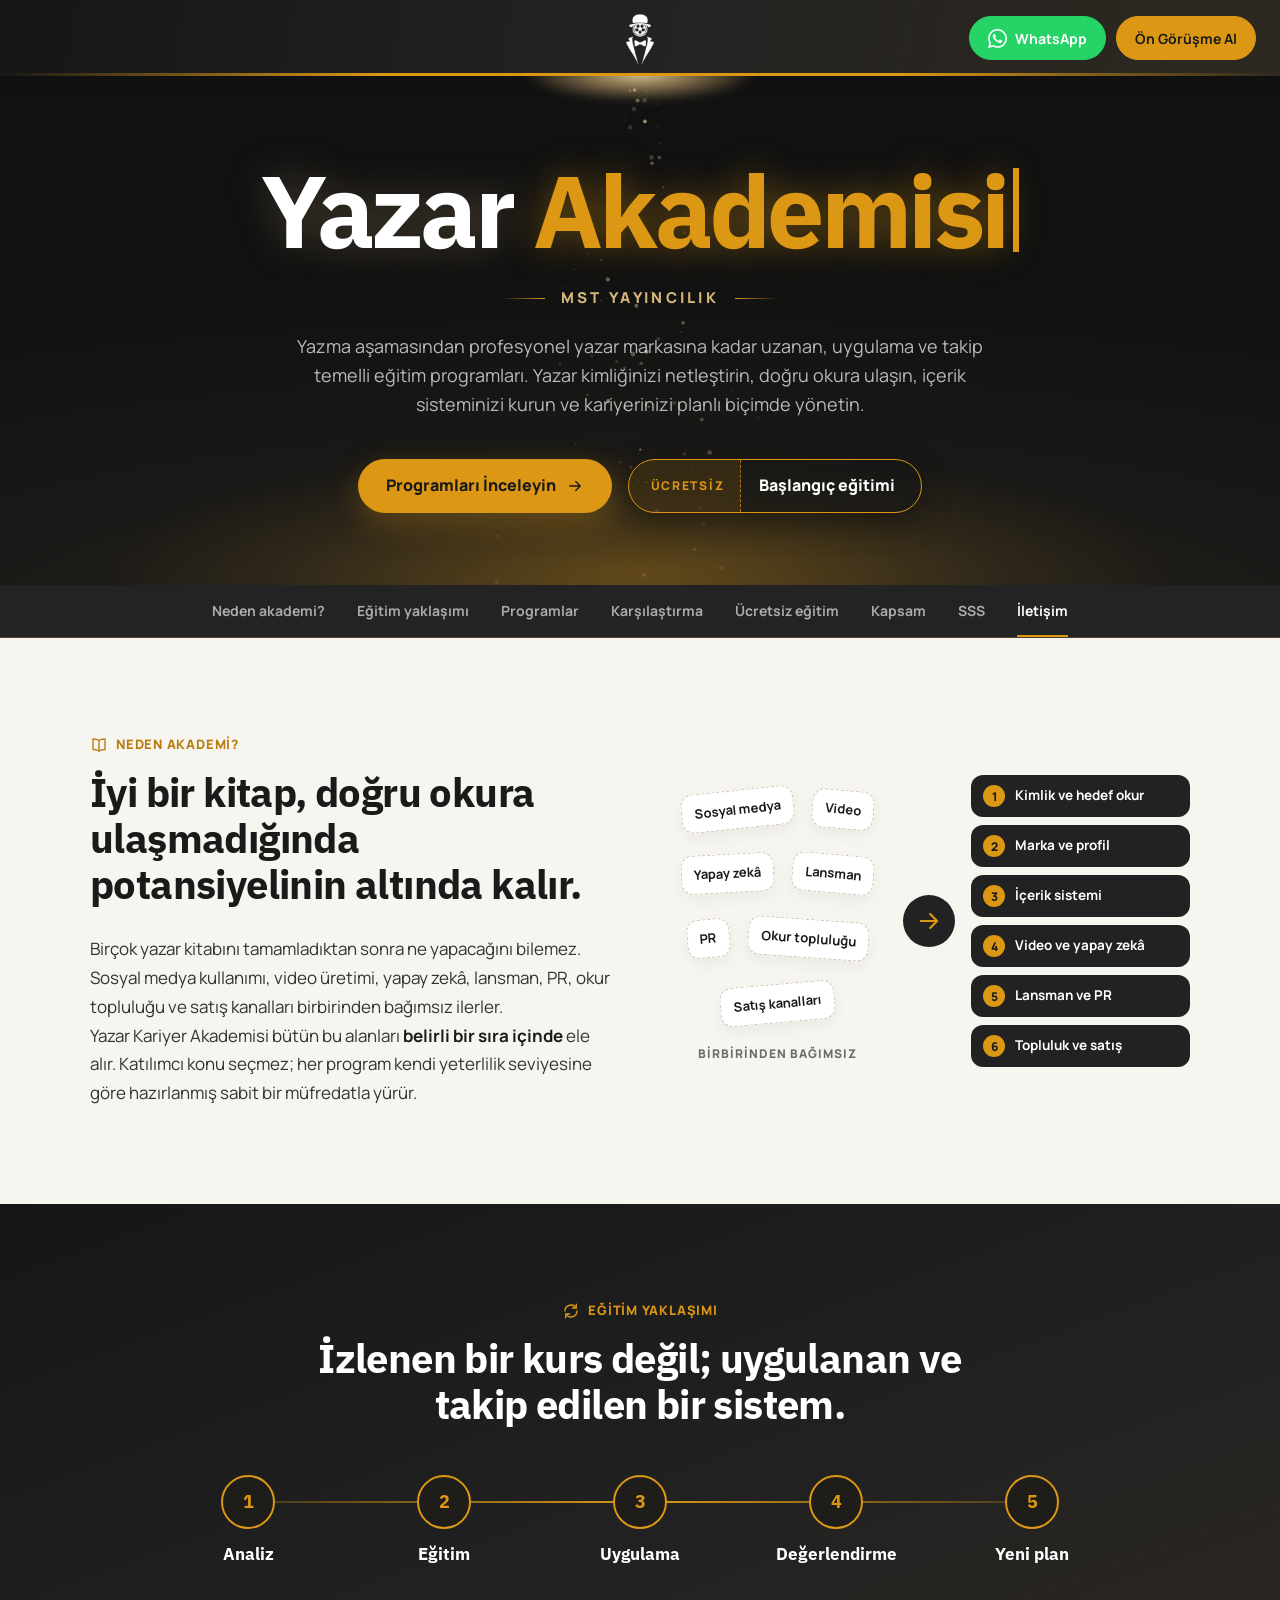
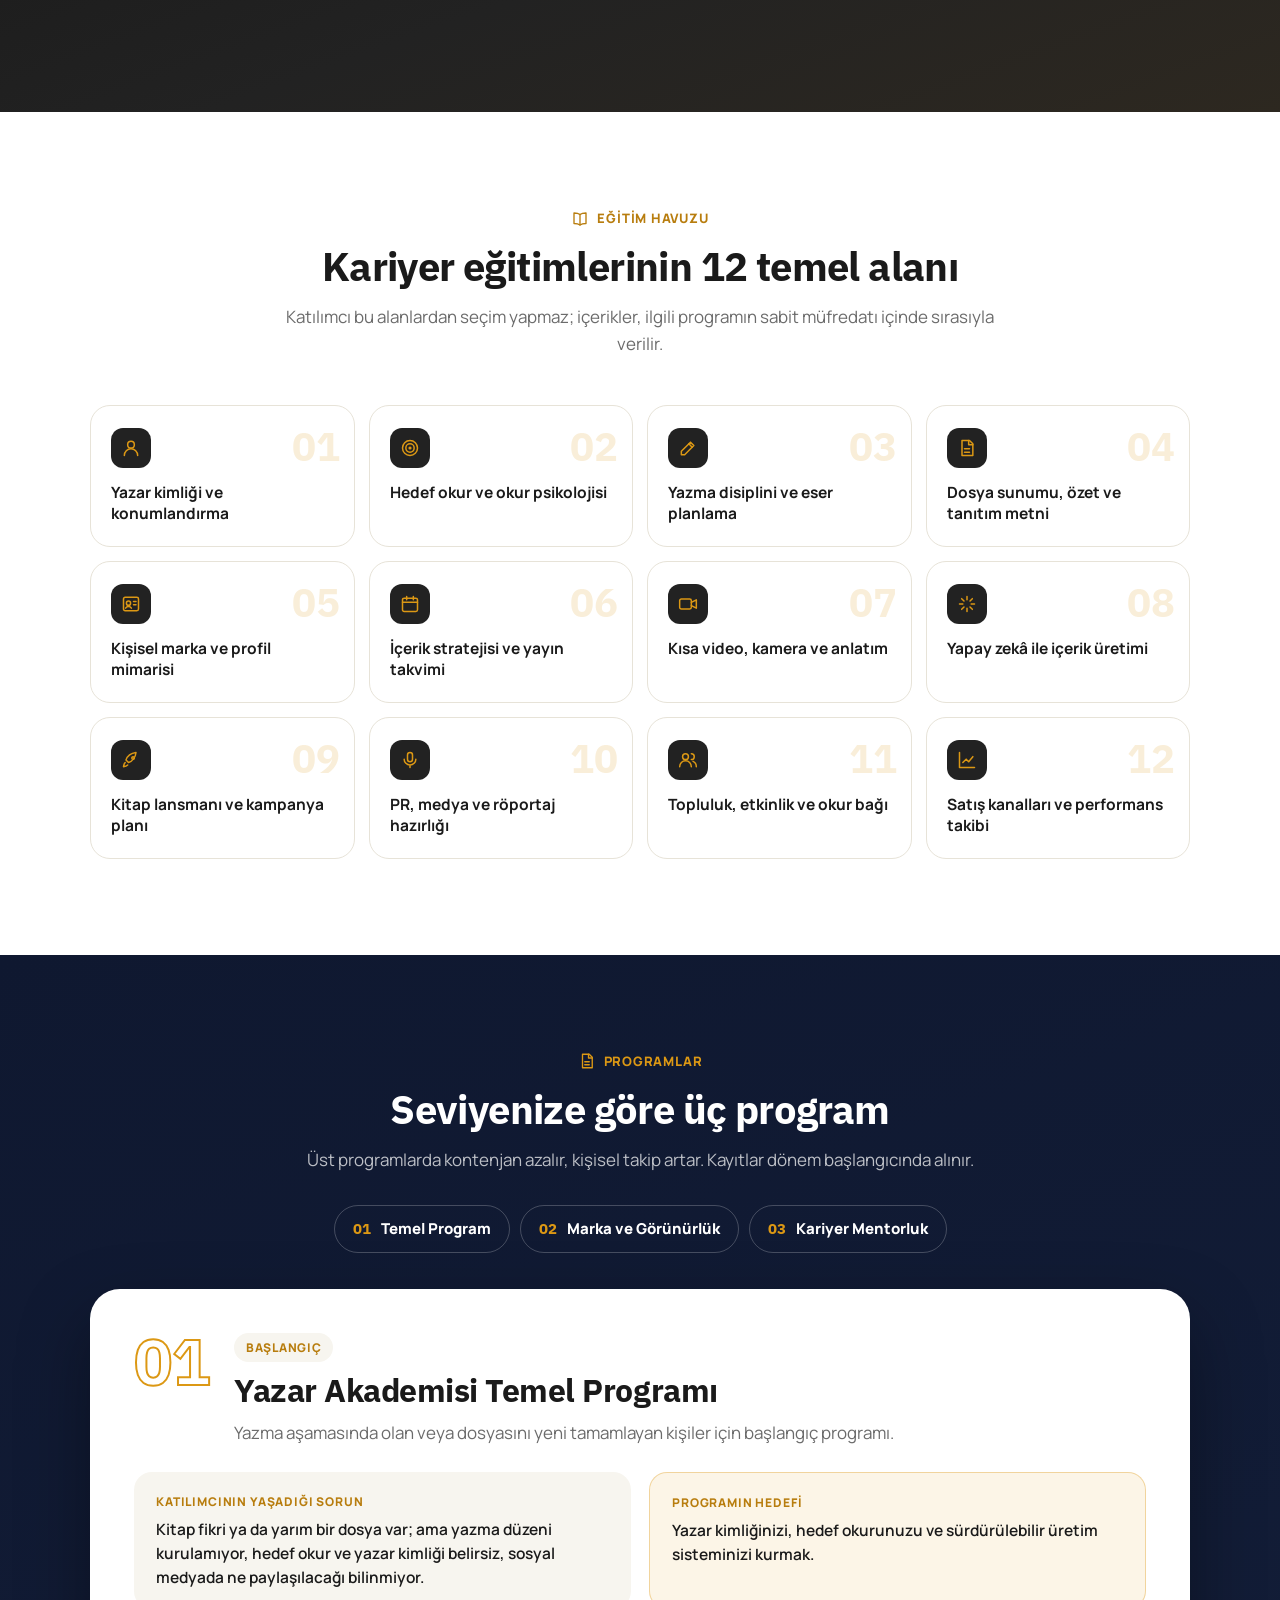
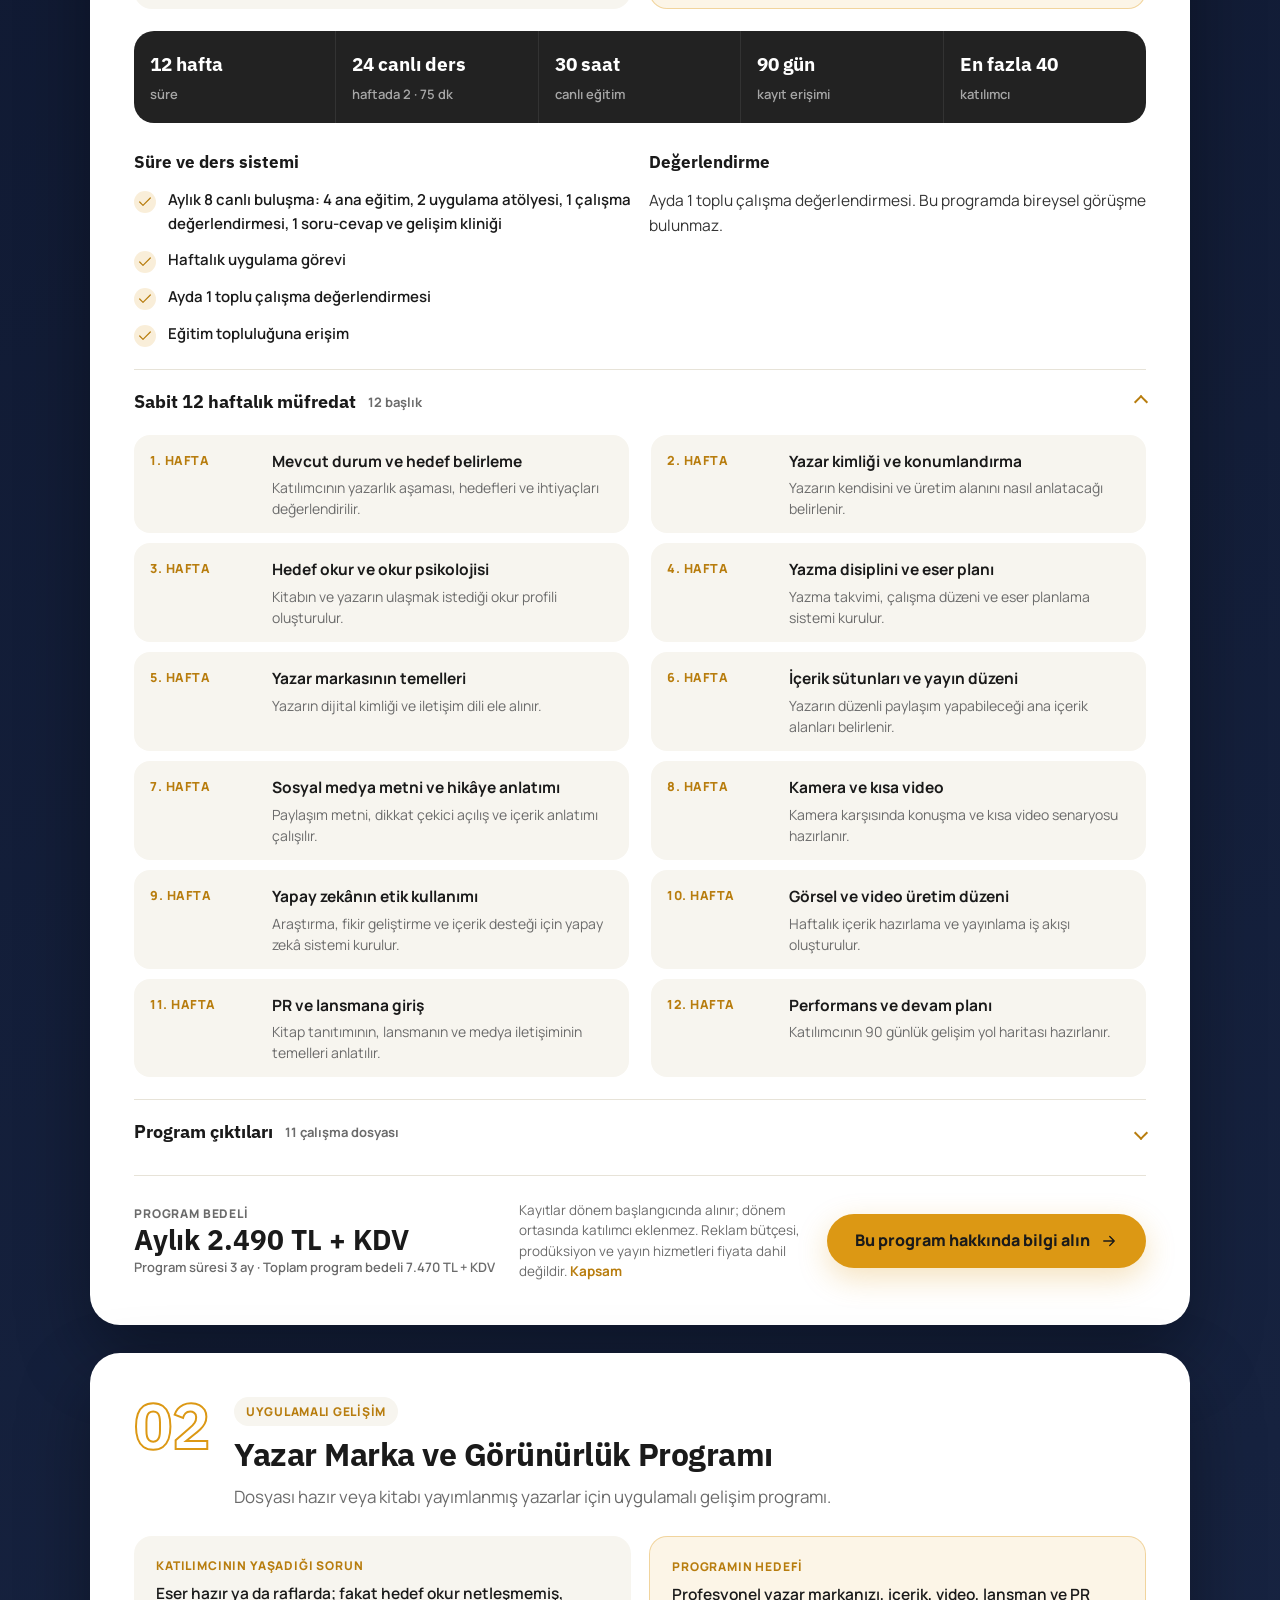
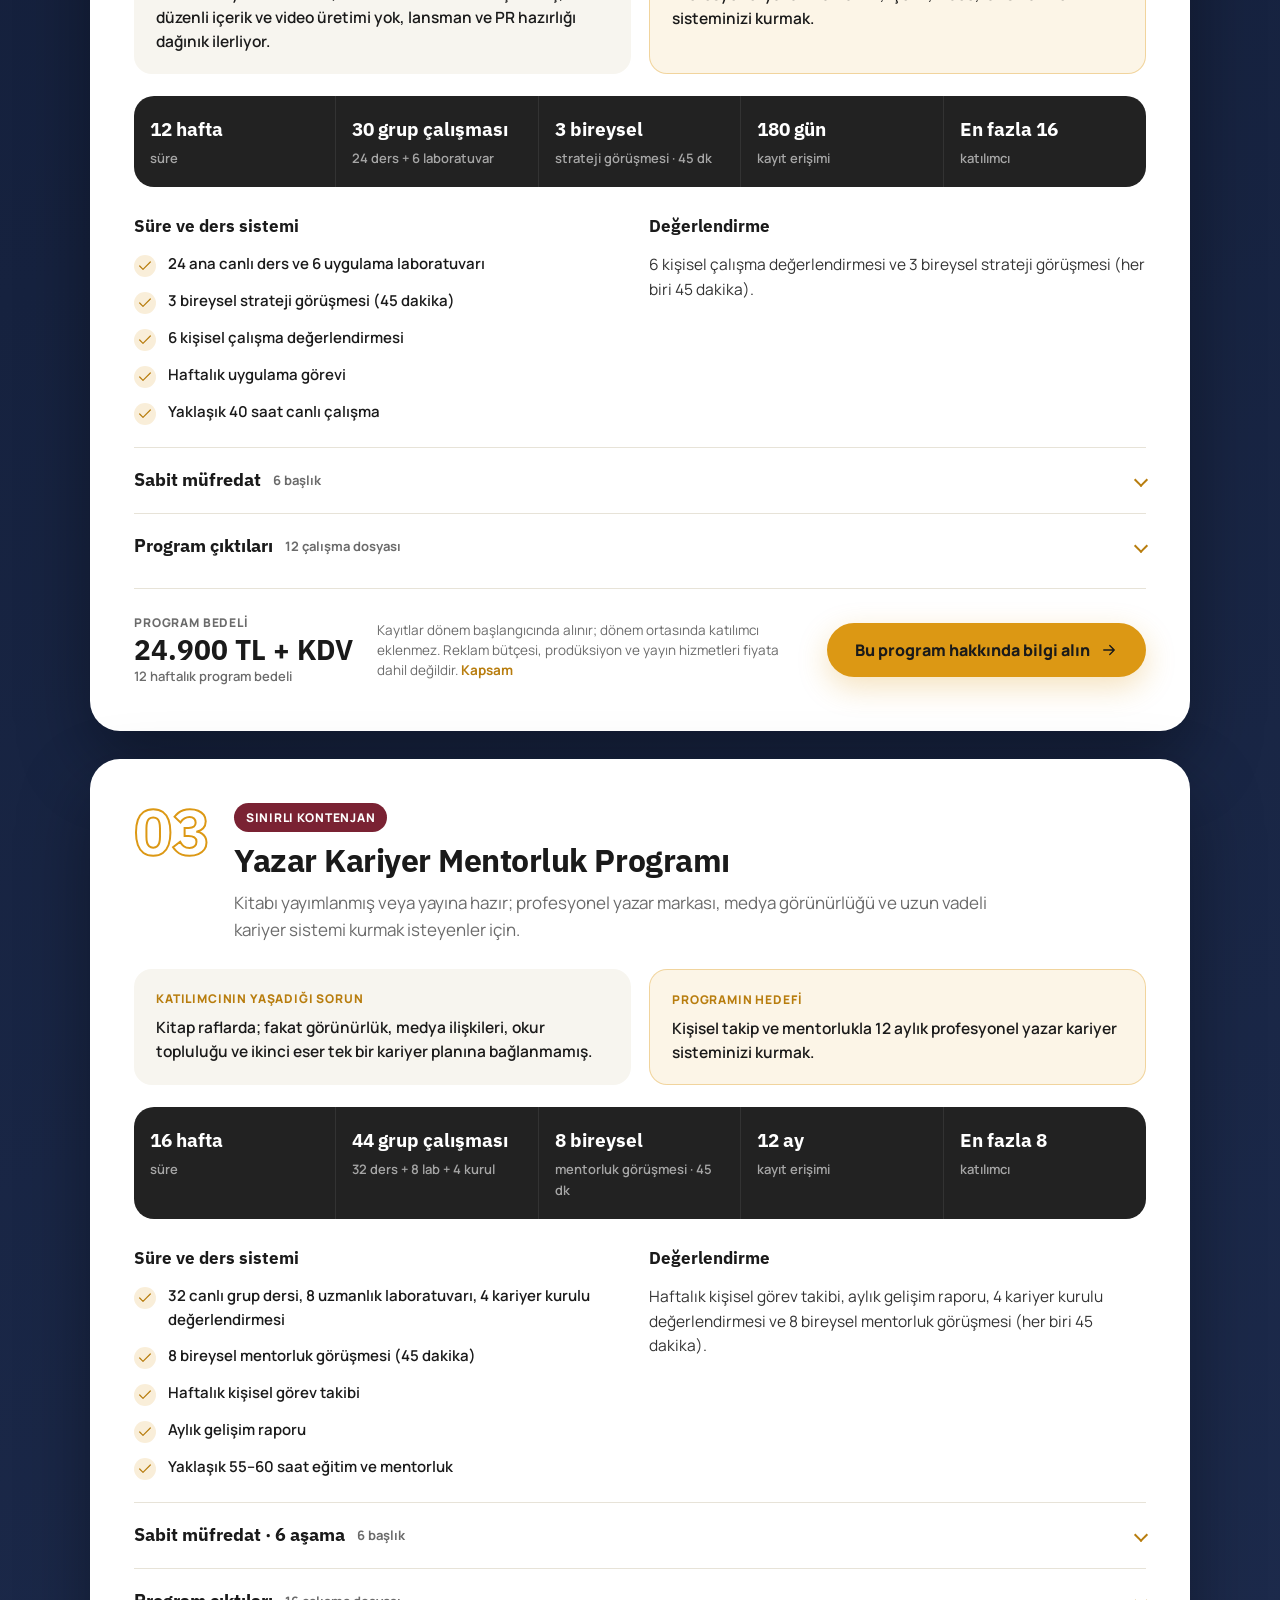
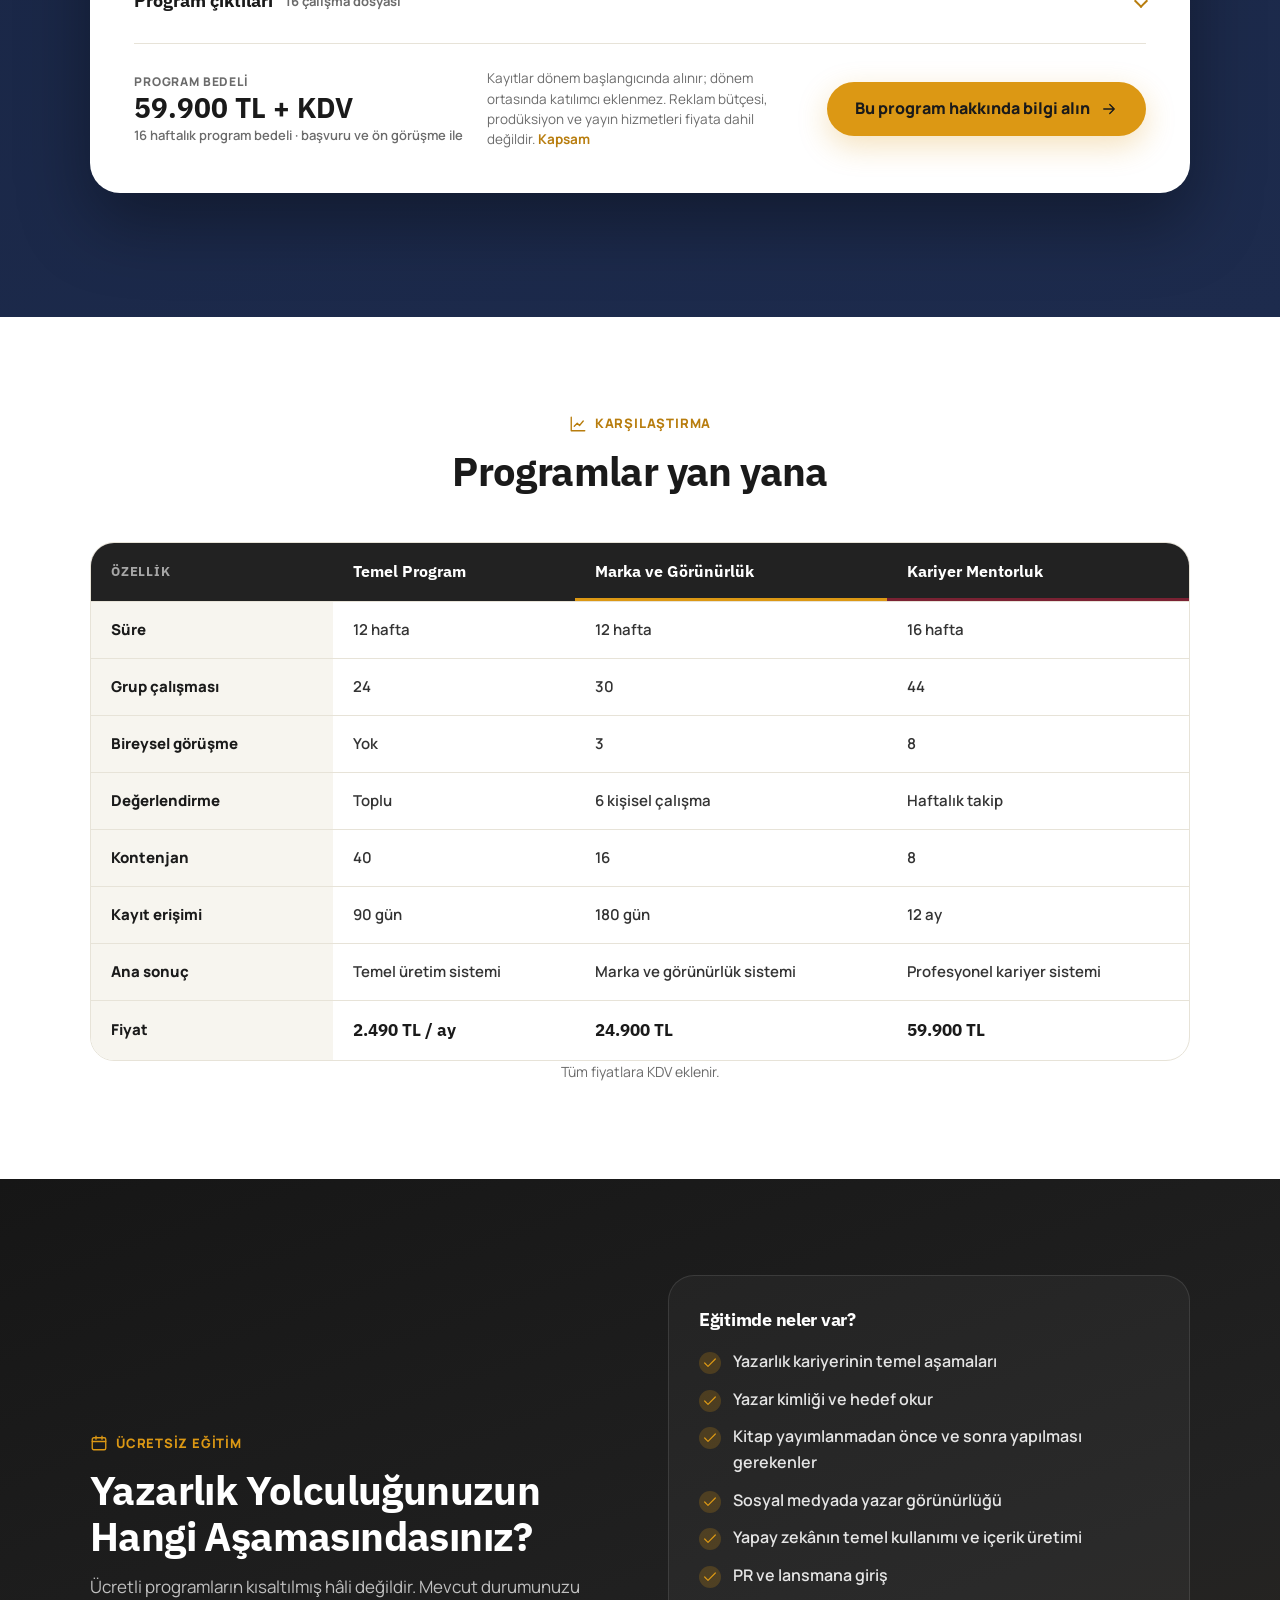
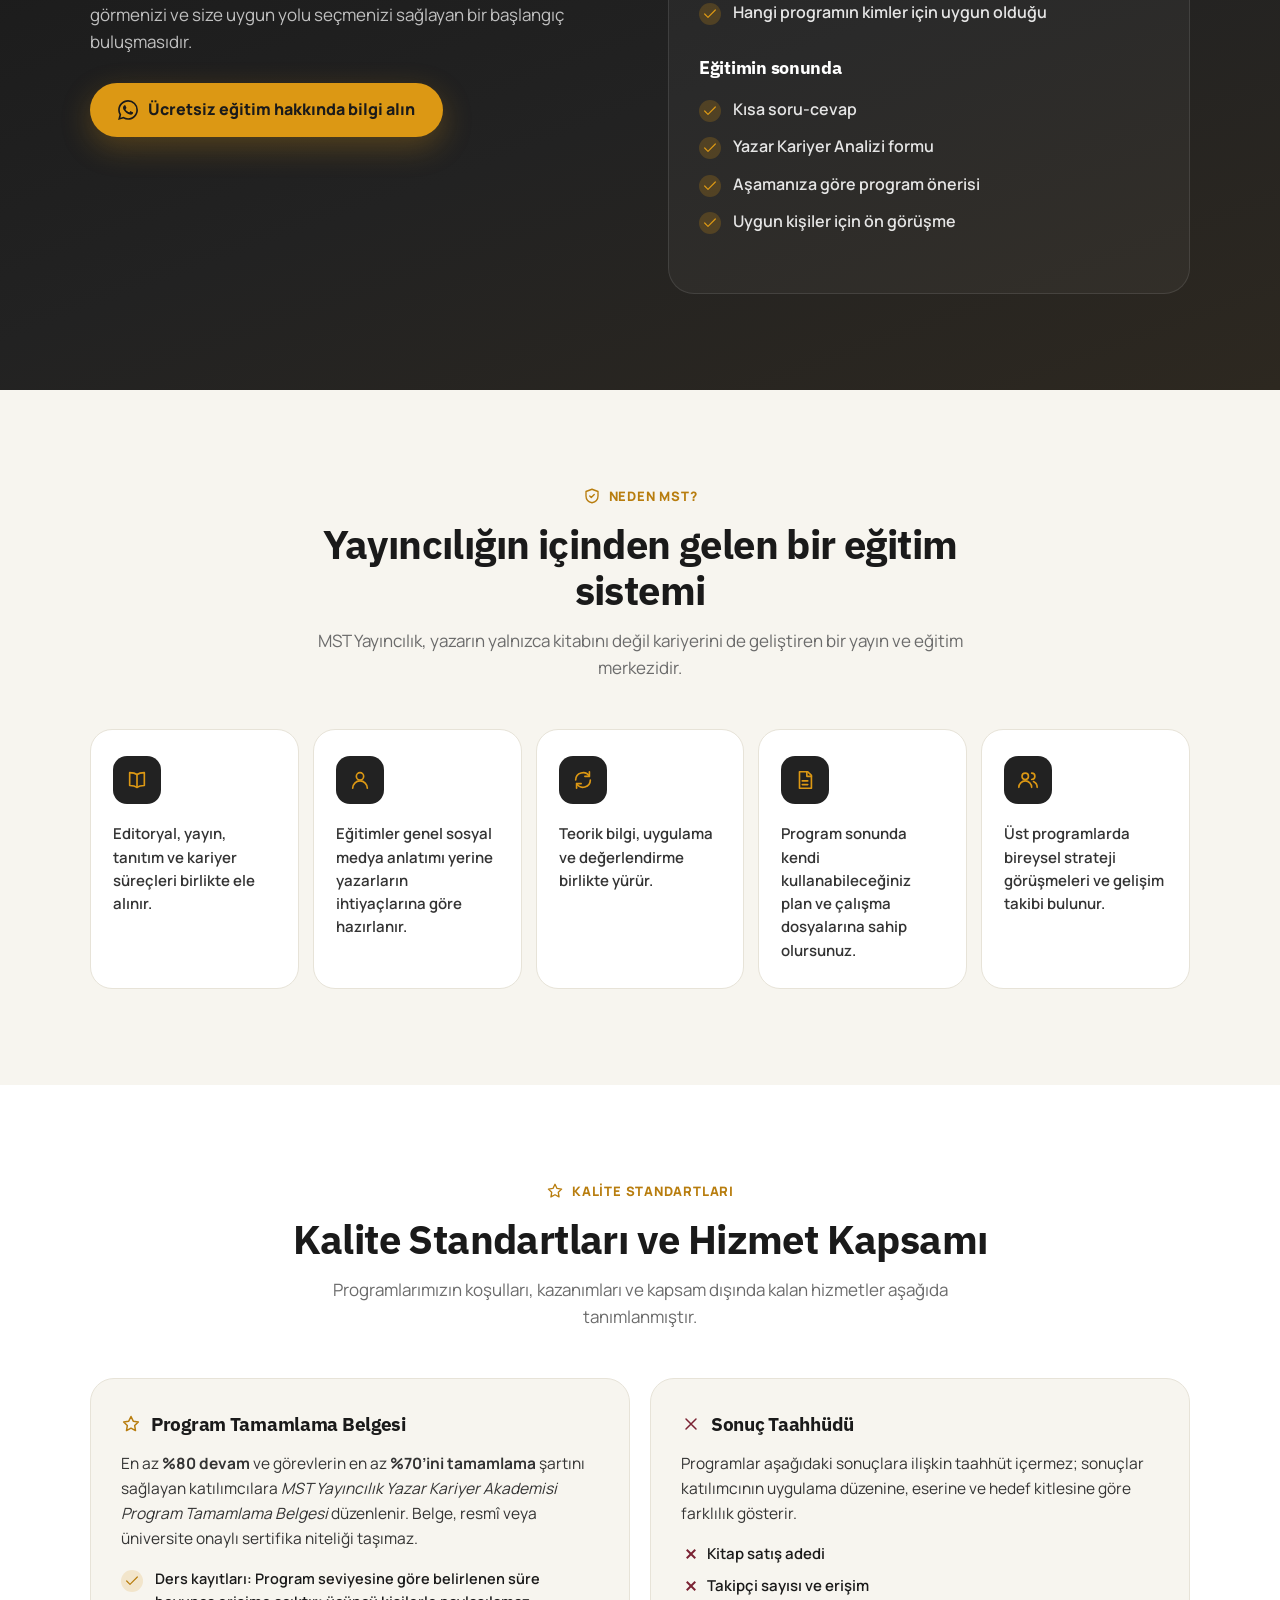
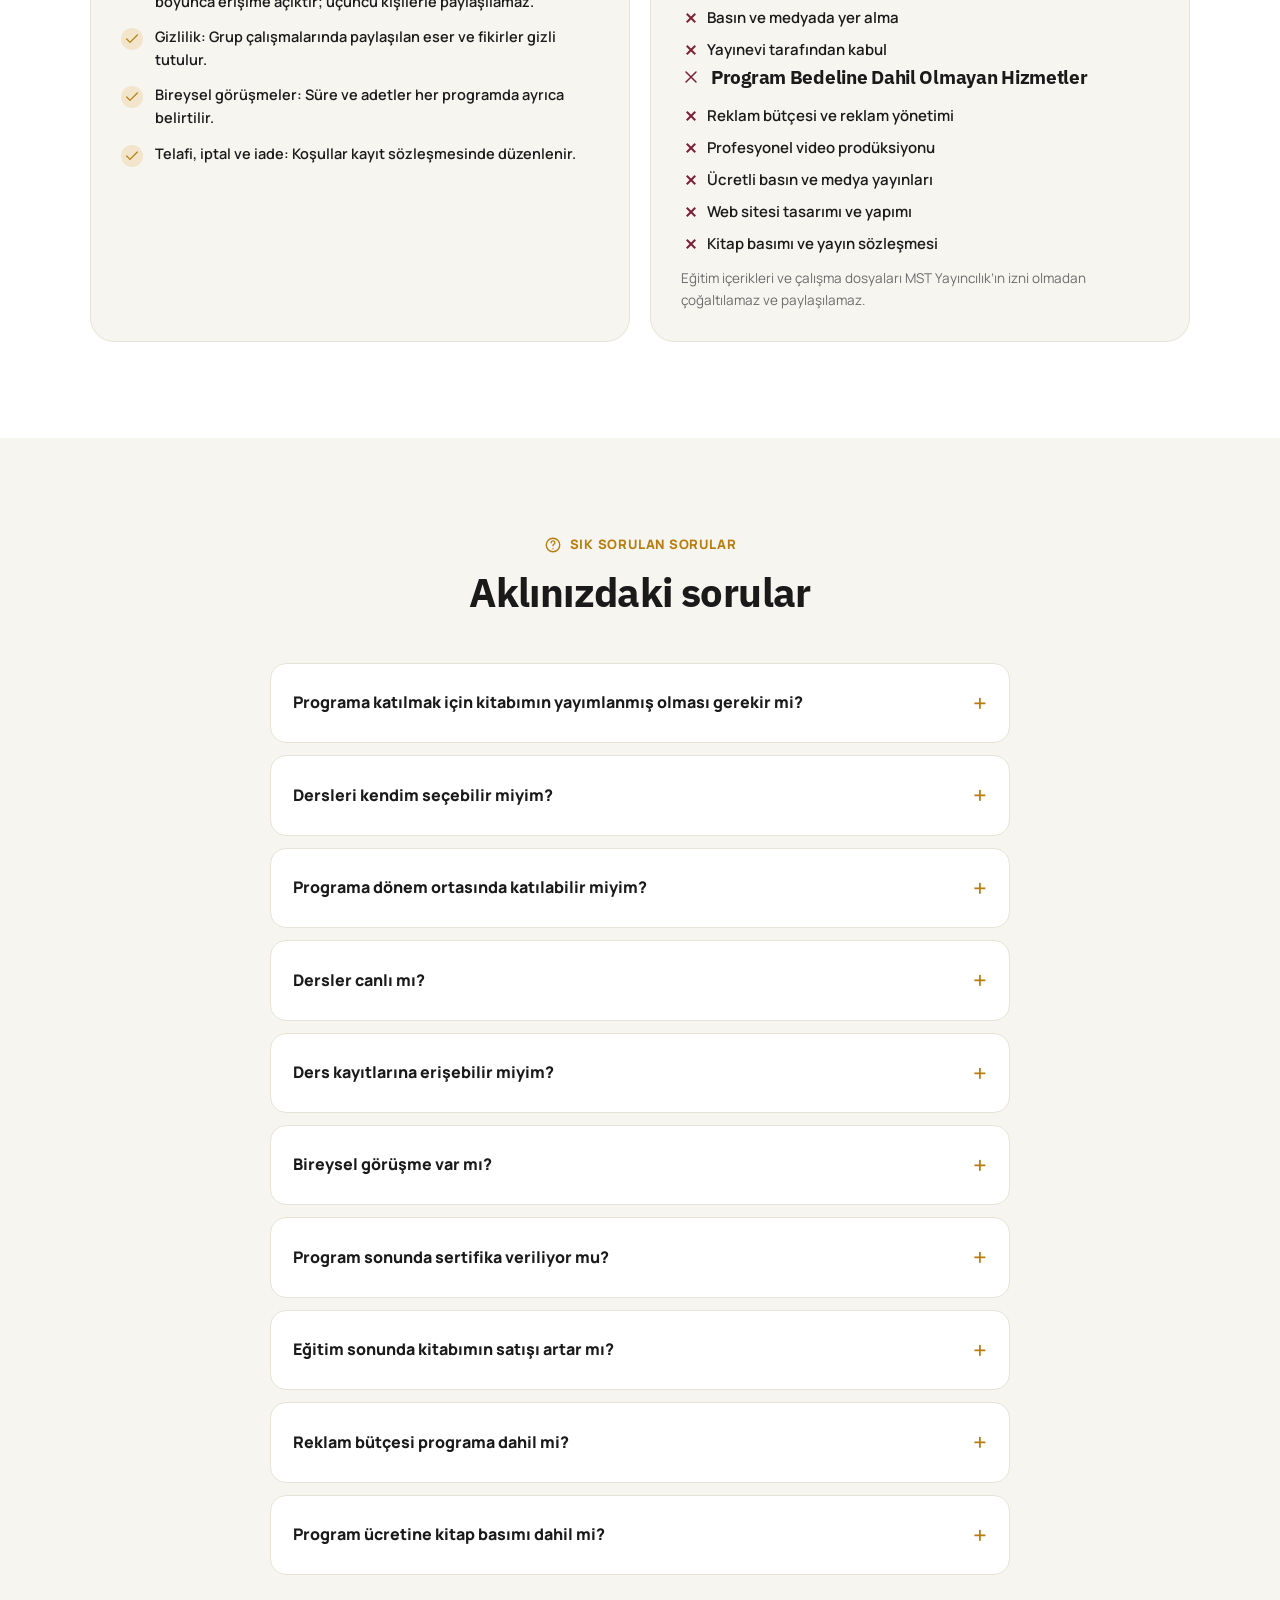
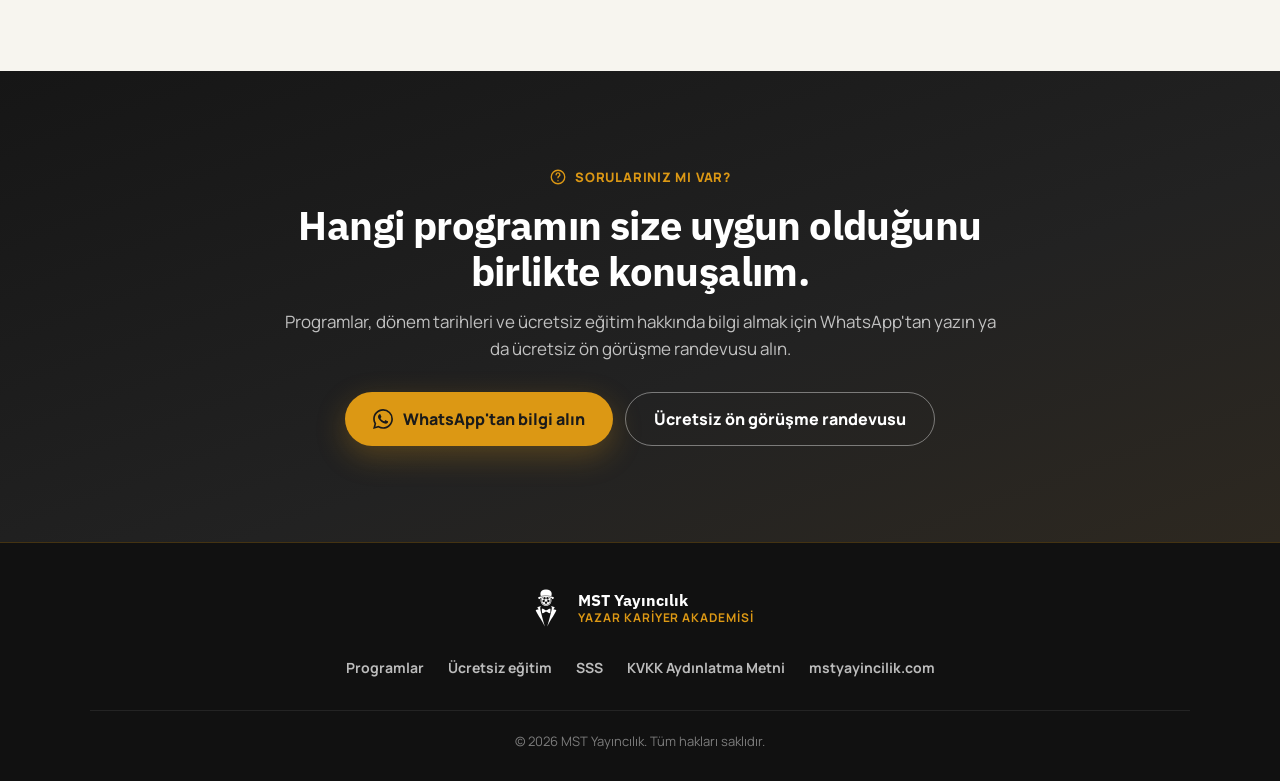
==== commit be93a51b: "1.5.10: Akademi başlığı 'Yazar Akademisi' (bir kez daktilo), altında MST Yayıncılık; etiketler çakış" ====
--- a/demo/akademi.html
+++ b/demo/akademi.html
@@ -31,9 +31,8 @@
     <section class="akd-sahne" id="akademi">
         <div class="akd-sahne__isik" aria-hidden="true"><span class="akd-sahne__lamba"></span><span class="akd-sahne__huzme"></span><canvas class="akd-sahne__toz"></canvas><span class="akd-sahne__zemin"></span></div>
         <div class="uyg-kap akd-sahne__in">
-            <p class="akd-sahne__yaz" aria-hidden="true"><span data-akd-daktilo="Yazmak başlangıçtır.">Yazmak başlangıçtır.</span><i class="akd-imlec"></i></p>
-            <h1 class="akd-sahne__baslik"><span class="akd-gizli-metin">Yazmak başlangıçtır. </span>Görünür olmak <em>kariyerdir.</em></h1>
-            <p class="akd-imza">MST Yayıncılık Yazar Kariyer Akademisi</p>
+            <h1 class="akd-sahne__baslik" data-akd-daktilo>Yazar <em>Akademisi</em></h1>
+            <p class="akd-imza">MST Yayıncılık</p>
             <p class="akd-sahne__alt">Yazma aşamasından profesyonel yazar markasına kadar uzanan, uygulama ve takip temelli eğitim programları. Yazar kimliğinizi netleştirin, doğru okura ulaşın, içerik sisteminizi kurun ve kariyerinizi planlı biçimde yönetin.</p>
 
             <div class="akd-sahne__cta">
--- a/mst-randevu/assets/akademi.css
+++ b/mst-randevu/assets/akademi.css
@@ -25,9 +25,9 @@
    -------------------------------------------------------------------------- */
 /* Başlığın altında imza: iki yanında kısa altın çizgi */
 .akd .akd-imza {
-  display: flex; align-items: center; justify-content: center; gap: 16px; margin: 30px auto 0;
-  font-size: 13px; font-weight: 700; letter-spacing: .14em; text-transform: uppercase; color: rgba(247, 213, 140, .85);
-  opacity: 0; animation: akd-yukari .8s ease 1.8s forwards;
+  display: flex; align-items: center; justify-content: center; gap: 16px; margin: 26px auto 0;
+  font-size: 15px; font-weight: 800; letter-spacing: .22em; text-transform: uppercase; color: rgba(247, 213, 140, .85);
+  opacity: 0; animation: akd-yukari .8s ease 2s forwards;
 }
 .akd-imza::before, .akd-imza::after { content: ""; flex: 0 0 44px; height: 1px; background: linear-gradient(90deg, rgba(220, 152, 20, 0), var(--mst-altin)); }
 .akd-imza::after { transform: scaleX(-1); }
@@ -58,14 +58,15 @@
 @keyframes akd-ac { to { opacity: 1; } }
 
 .akd-sahne__in { position: relative; max-width: 980px; }
-.akd-sahne__yaz {
-  margin: 0; min-height: 1.3em; font-family: "IBM Plex Mono", ui-monospace, monospace; font-weight: 500; font-size: clamp(20px, 2.6vw, 30px);
-  letter-spacing: -.01em; color: rgba(247, 245, 239, .55);
-}
-.akd-imlec { display: inline-block; width: .55em; height: 1em; margin-left: 4px; vertical-align: -.12em; background: var(--mst-altin); animation: akd-imlec 1s steps(1) infinite; }
+/* Başlık bir kez daktiloyla yazılır; imleç yazı bitince birkaç kez yanıp söner ve kaybolur (döngü yok) */
+.akd-imlec {
+  display: inline-block; width: .06em; height: .82em; margin-left: .06em; vertical-align: -.04em; background: var(--mst-altin);
+  animation: akd-imlec .8s steps(1) 4; transition: opacity .4s;
+}
+.akd-imlec.is-bitti { opacity: 0; }
 @keyframes akd-imlec { 50% { opacity: 0; } }
 .akd .akd-sahne__baslik {
-  margin: 14px auto 0; max-width: 900px; font-size: clamp(42px, 7.2vw, 92px); line-height: .98; letter-spacing: -.035em; font-weight: 700;
+  margin: 0 auto; max-width: 900px; font-size: clamp(46px, 8vw, 104px); line-height: .98; letter-spacing: -.035em; font-weight: 700;
   color: #3b3935; animation: akd-yan 1.6s ease 1.1s forwards;
 }
 .akd-sahne__baslik em { font-style: normal; color: inherit; animation: akd-yan-altin 1.6s ease 1.1s forwards; }
@@ -108,19 +109,23 @@
 .akd-paragraf strong { color: var(--mst-koyu); }
 .akd-duzen { display: grid; grid-template-columns: 1fr auto 1fr; gap: 16px; align-items: center; }
 .akd-duzen small { display: block; margin-top: 12px; font-size: 12px; font-weight: 800; letter-spacing: .08em; text-transform: uppercase; color: var(--mst-soluk); text-align: center; }
-.akd-duzen__daginik { position: relative; height: 300px; }
-.akd-duzen__daginik small { position: absolute; left: 0; right: 0; bottom: -6px; }
+/* Dağınık başlıklar: kutu kutu, hafif eğik, hiçbir ekranda üst üste binmez */
+.akd-duzen__daginik {
+  position: relative; display: flex; flex-wrap: wrap; justify-content: center; align-content: center; gap: 26px 18px;
+  min-height: 260px; padding: 10px 6px 40px;
+}
+.akd-duzen__daginik small { position: absolute; left: 0; right: 0; bottom: 0; }
 .akd-duzen__daginik span {
-  position: absolute; padding: 8px 12px; border-radius: 12px; font-size: 13px; font-weight: 700; white-space: nowrap;
+  padding: 8px 12px; border-radius: 12px; font-size: 13px; font-weight: 700; white-space: nowrap;
   background: #fff; color: var(--mst-koyu); border: 1px dashed #cfc6b3; box-shadow: 0 6px 16px rgba(0, 0, 0, .05);
 }
-.akd-duzen__daginik span:nth-child(1) { left: 4%; top: 4%; transform: rotate(-8deg); }
-.akd-duzen__daginik span:nth-child(2) { right: 6%; top: 14%; transform: rotate(7deg); }
-.akd-duzen__daginik span:nth-child(3) { left: 16%; top: 30%; transform: rotate(5deg); }
-.akd-duzen__daginik span:nth-child(4) { right: 2%; top: 44%; transform: rotate(-6deg); }
-.akd-duzen__daginik span:nth-child(5) { left: 2%; top: 56%; transform: rotate(-3deg); }
-.akd-duzen__daginik span:nth-child(6) { left: 30%; top: 70%; transform: rotate(8deg); }
-.akd-duzen__daginik span:nth-child(7) { right: 10%; top: 82%; transform: rotate(-9deg); }
+.akd-duzen__daginik span:nth-child(1) { transform: rotate(-6deg); }
+.akd-duzen__daginik span:nth-child(2) { transform: rotate(5deg); }
+.akd-duzen__daginik span:nth-child(3) { transform: rotate(-3deg); }
+.akd-duzen__daginik span:nth-child(4) { transform: rotate(5deg); }
+.akd-duzen__daginik span:nth-child(5) { transform: rotate(-5deg); }
+.akd-duzen__daginik span:nth-child(6) { transform: rotate(4deg); }
+.akd-duzen__daginik span:nth-child(7) { transform: rotate(-5deg); }
 .akd-duzen__ok { width: 52px; height: 52px; border-radius: 50%; display: grid; place-items: center; background: var(--mst-ana); color: var(--mst-altin); }
 .akd-duzen__sirali { list-style: none; counter-reset: akd; padding: 0; margin: 0; display: grid; gap: 8px; }
 .akd-duzen__sirali li {
@@ -375,10 +380,7 @@
   .akd-tablo-kap { display: none; }
   .akd-kiyas { display: grid; gap: 14px; }
   /* Dağınık başlıklar: telefonda üst üste binmeden, taşmadan bulut gibi */
-  .akd-duzen__daginik { height: auto; display: flex; flex-wrap: wrap; justify-content: center; gap: 12px 10px; padding: 6px 4px 34px; }
-  .akd-duzen__daginik span { position: static !important; }
-  .akd-duzen__daginik span:nth-child(odd) { transform: rotate(-4deg); }
-  .akd-duzen__daginik span:nth-child(even) { transform: rotate(4deg); }
+  .akd-duzen__daginik { min-height: 0; gap: 22px 14px; padding: 6px 4px 34px; }
   .akd-sahne__cta .uyg-btn, .akd-bilet-btn { width: 100%; }
   .akd-bilet-btn__metin { flex: 1; justify-content: center; }
   .akd .akd-imza { gap: 10px; font-size: 11px; letter-spacing: .1em; }
@@ -401,6 +403,7 @@
 @media (prefers-reduced-motion: reduce) {
   html { scroll-behavior: auto; }
   .akd-cark span, .akd-imlec { animation: none !important; }
+  .akd-imlec { display: none; }
   .akd-sahne__lamba, .akd-sahne__huzme, .akd-sahne__toz, .akd-sahne__zemin, .akd-sahne__alt, .akd-sahne__cta, .akd .akd-imza { animation: none !important; opacity: 1 !important; }
   .akd .akd-sahne__baslik { animation: none !important; color: #fff; }
   .akd-sahne__baslik em { animation: none !important; color: var(--mst-altin); }
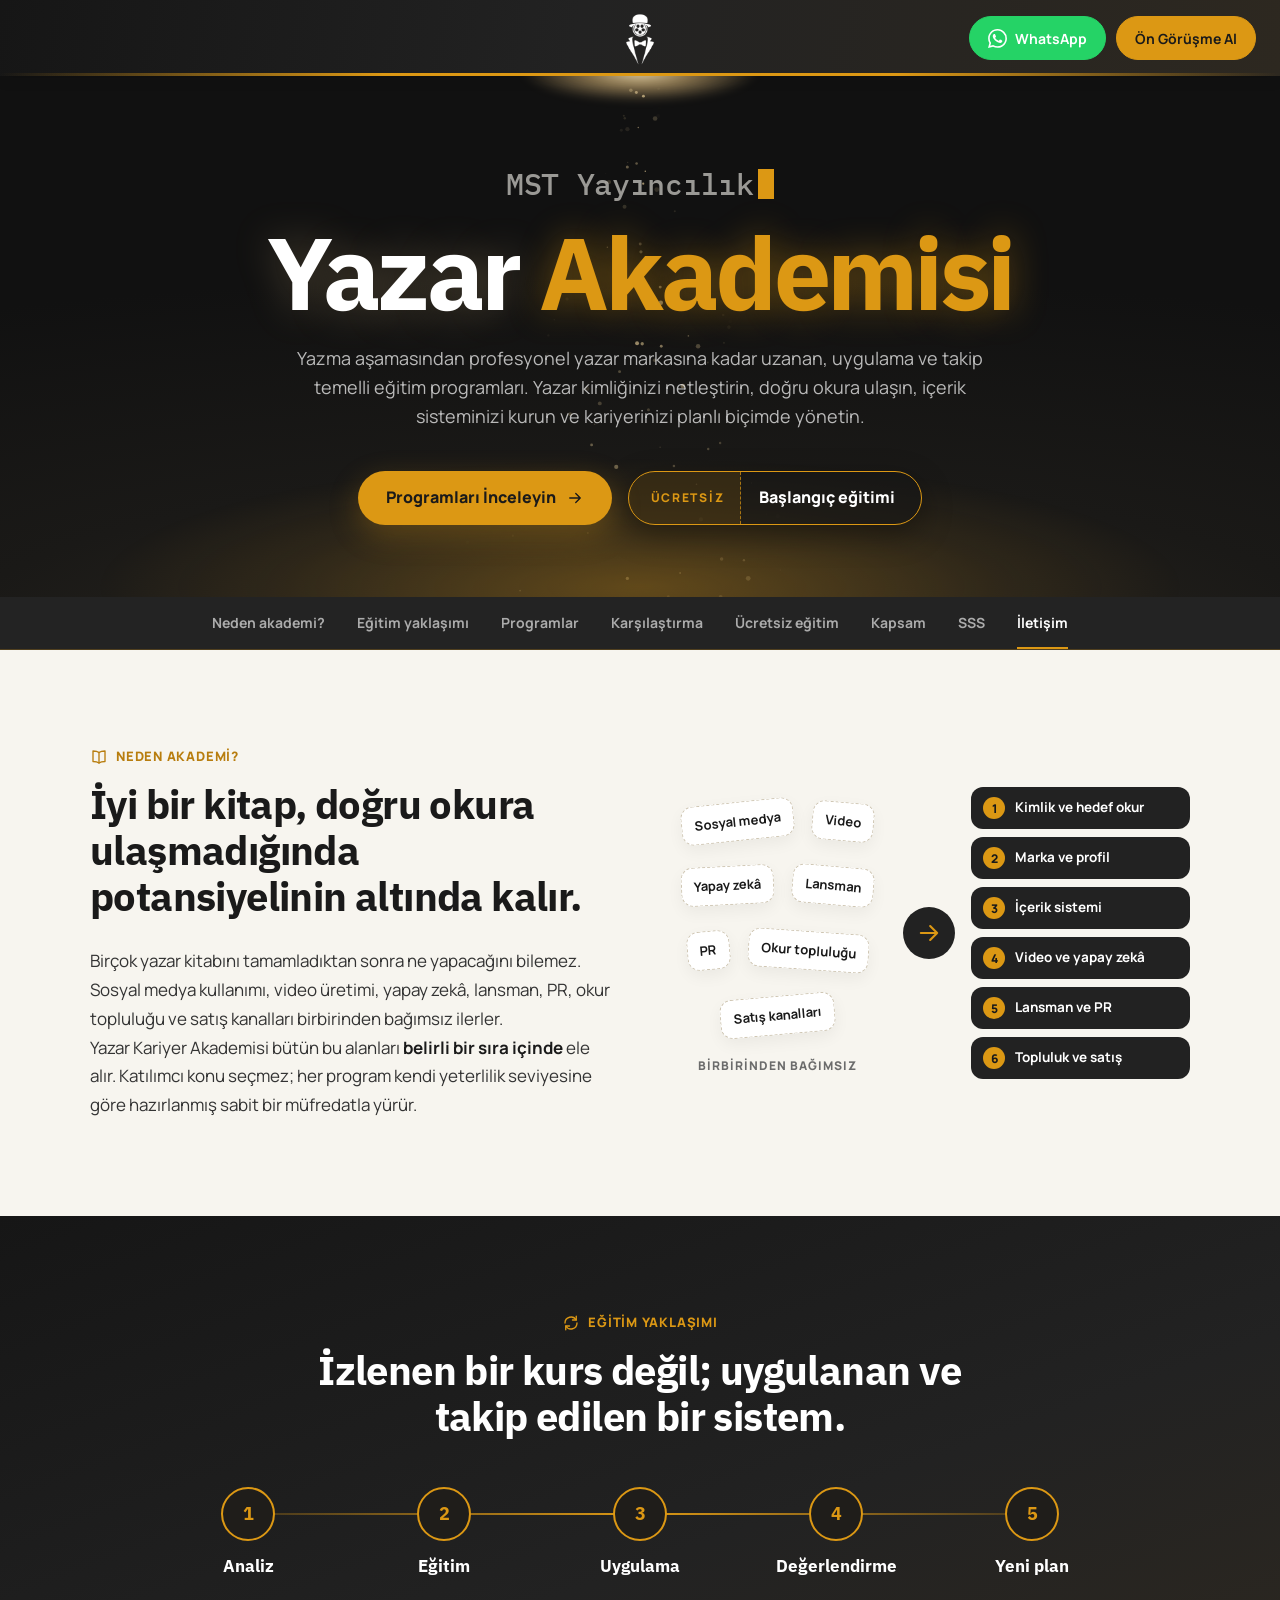
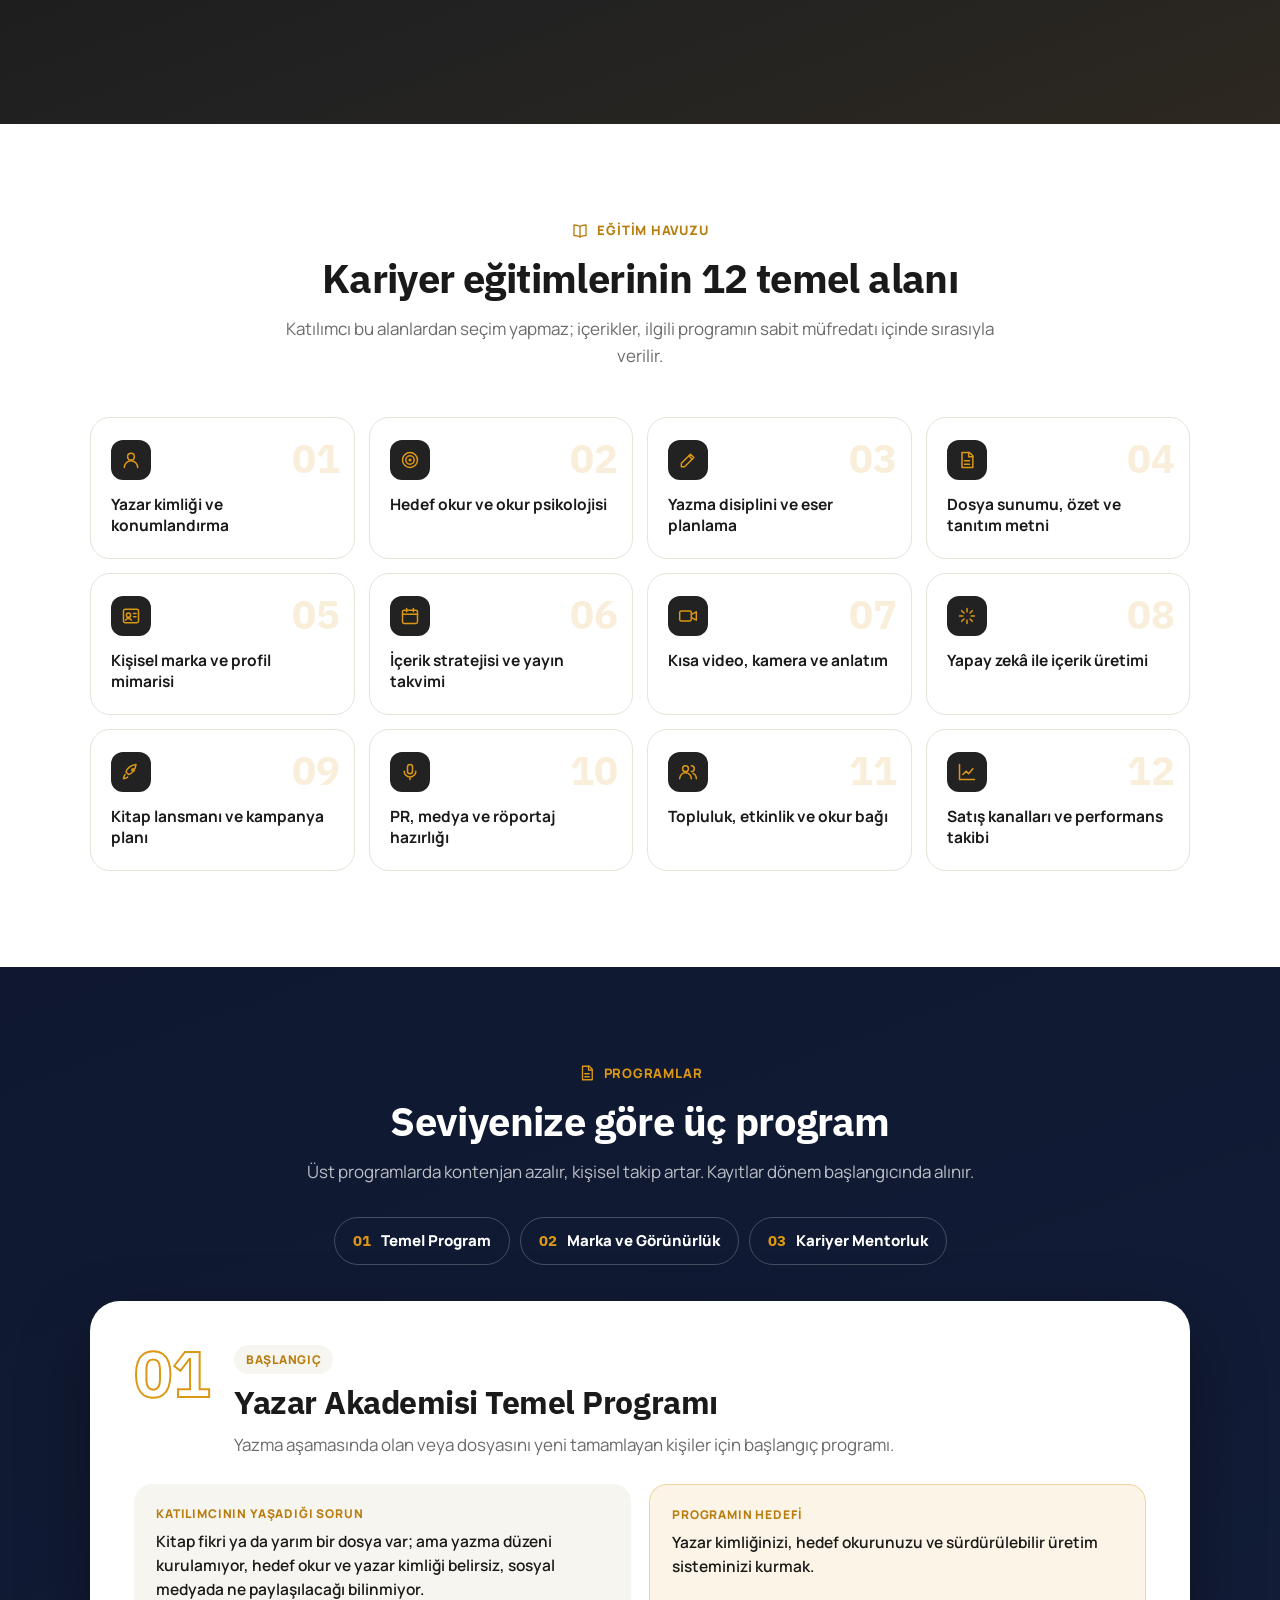
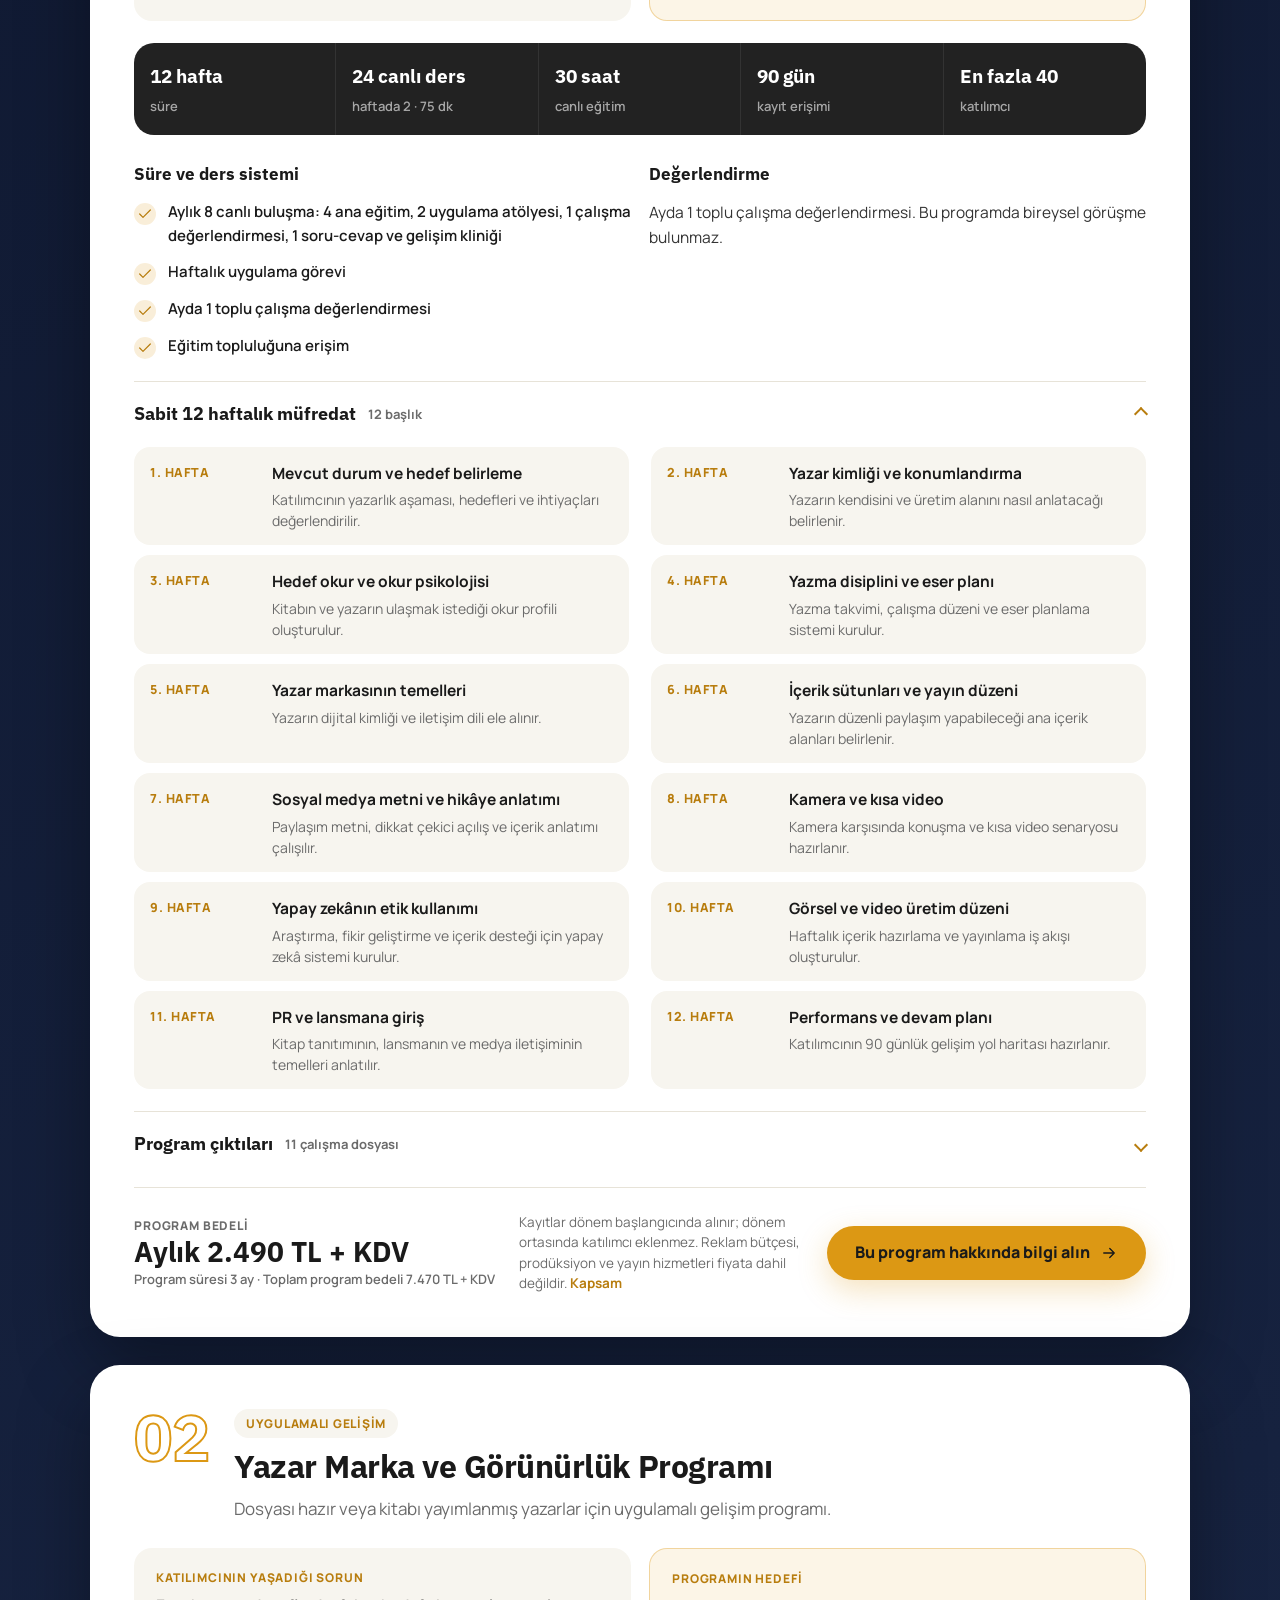
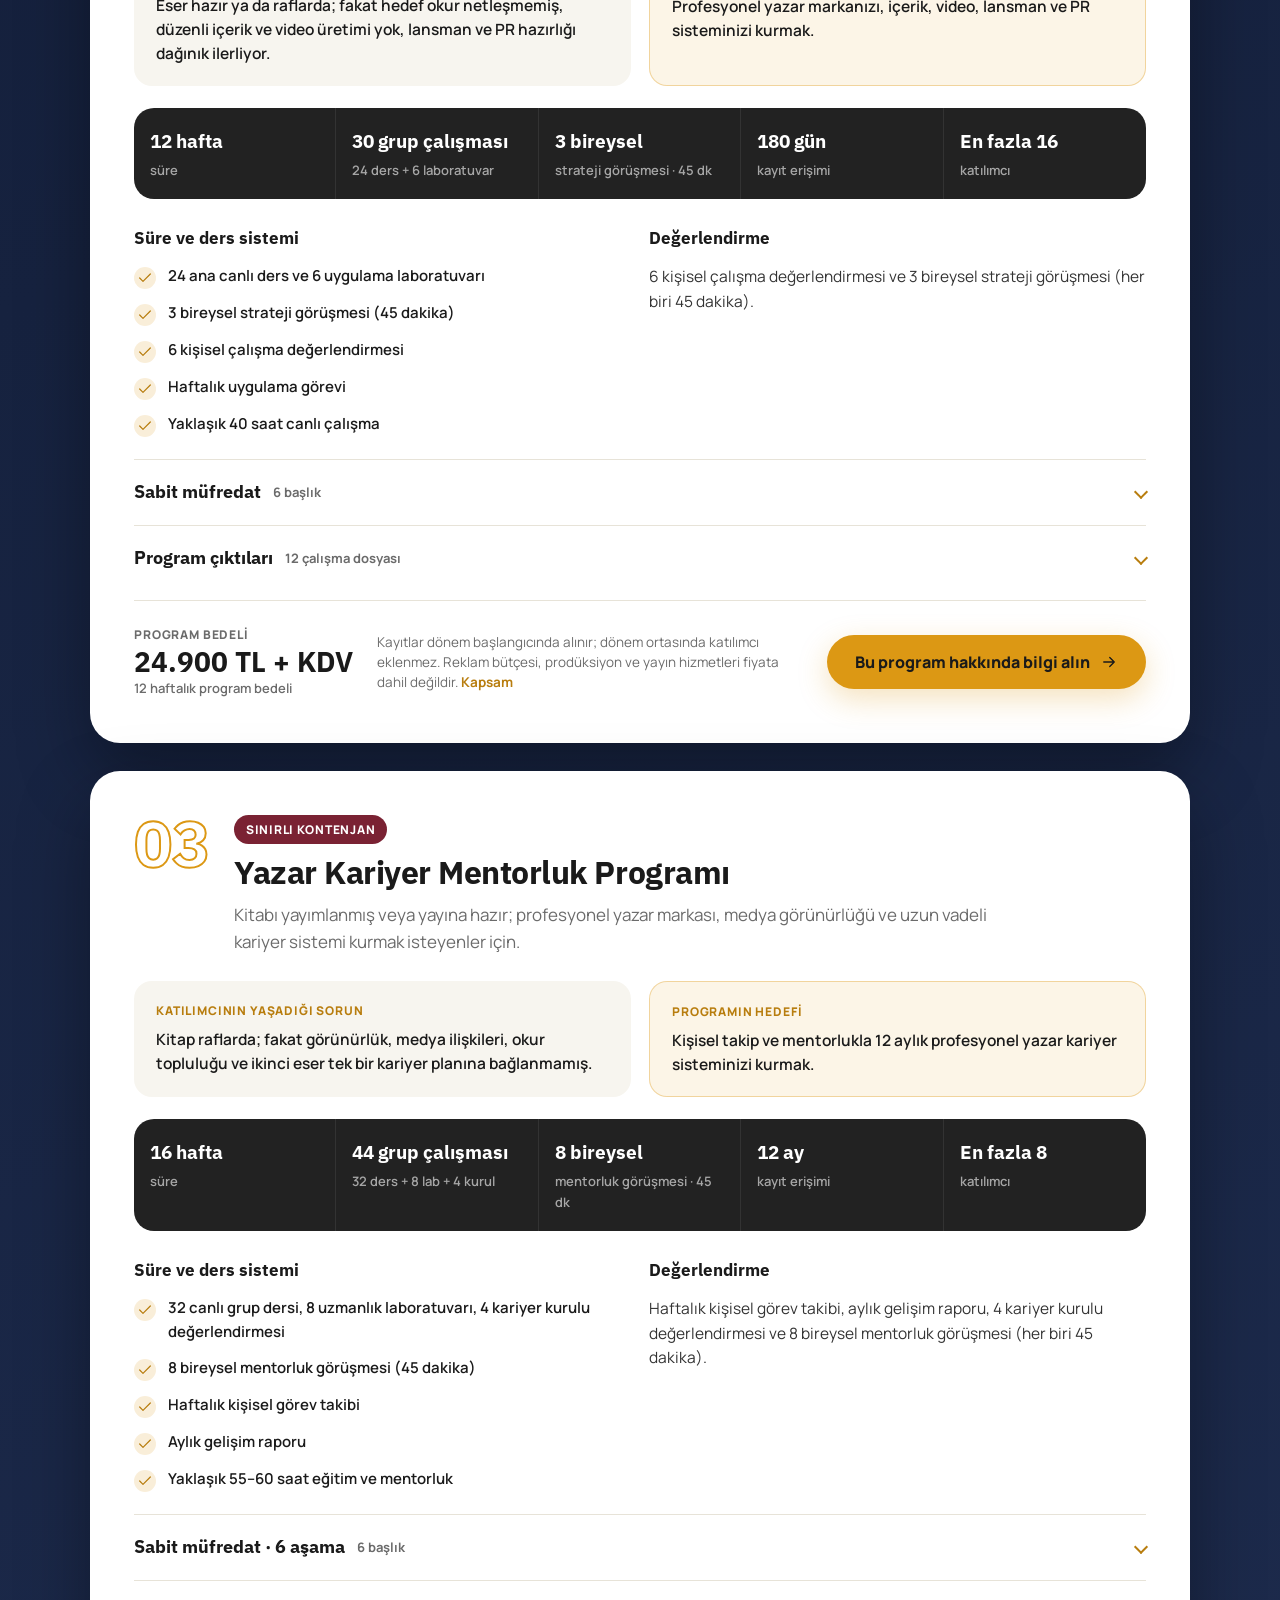
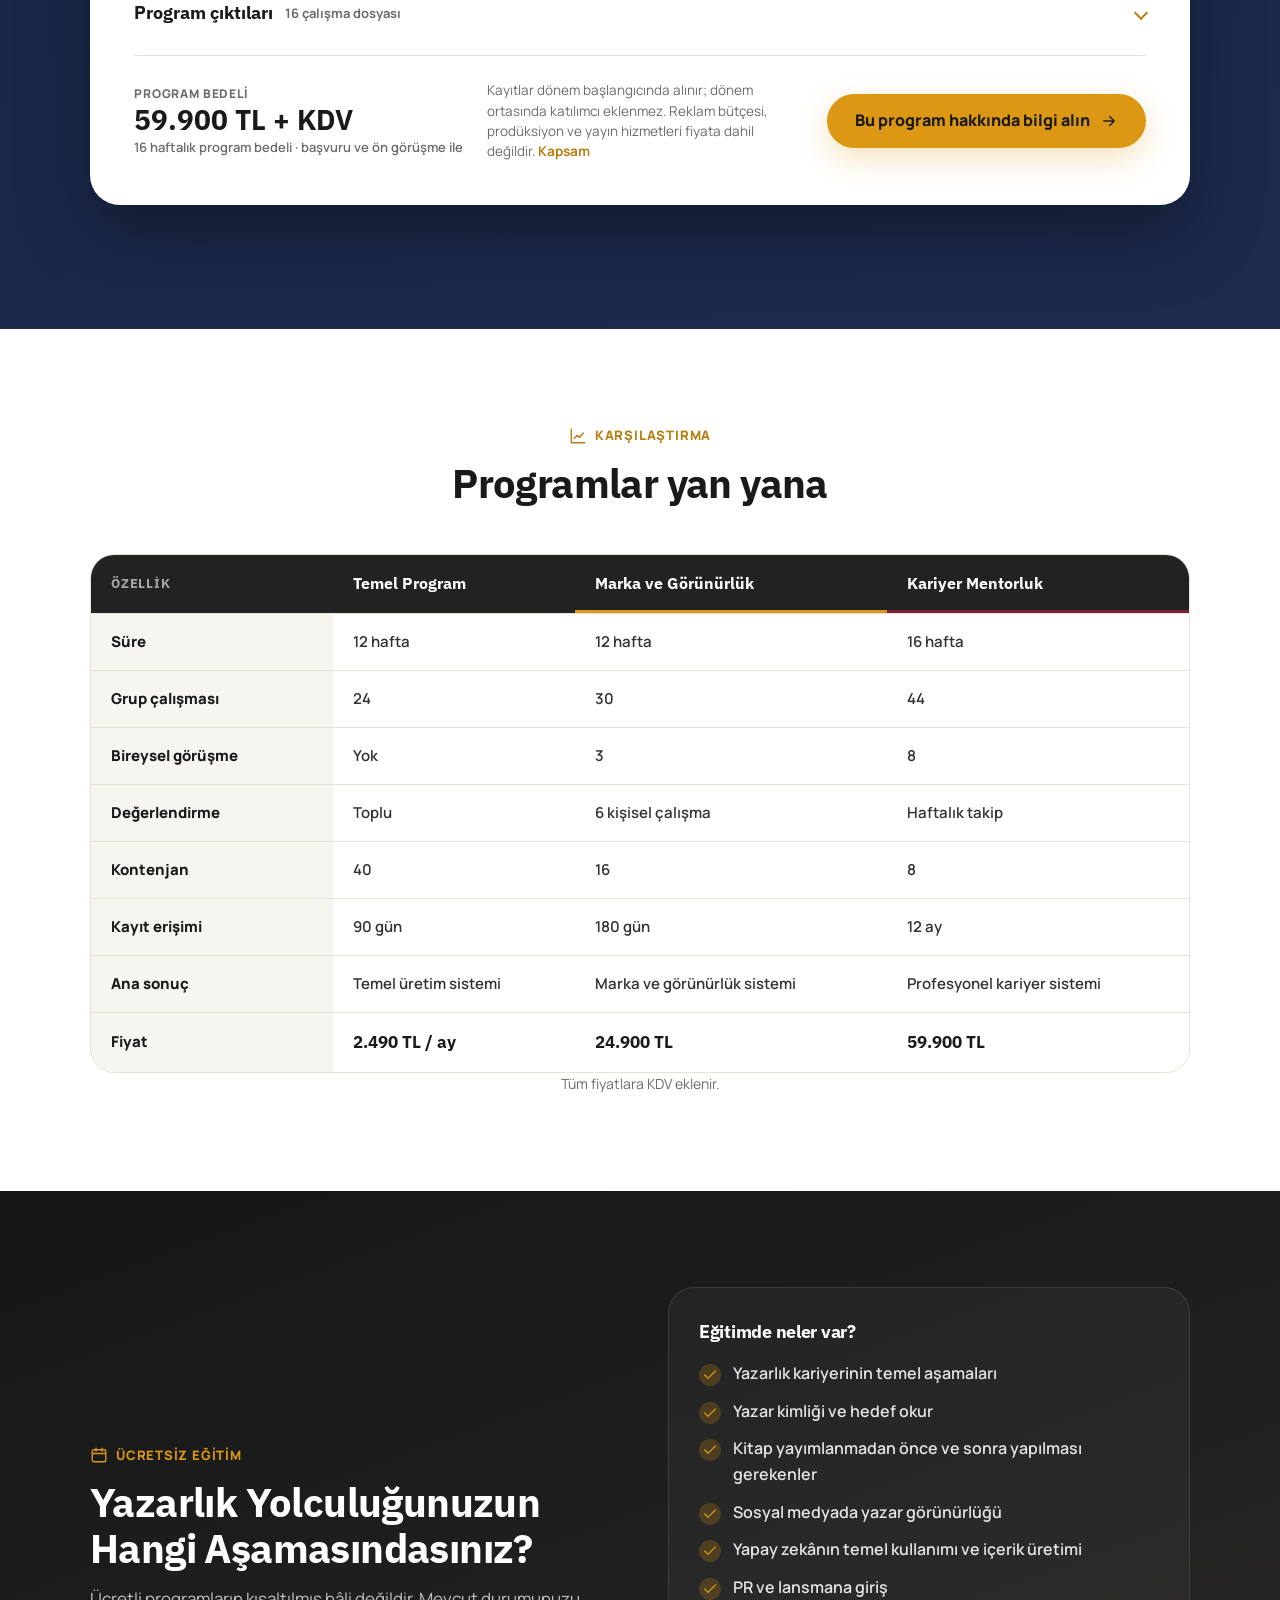
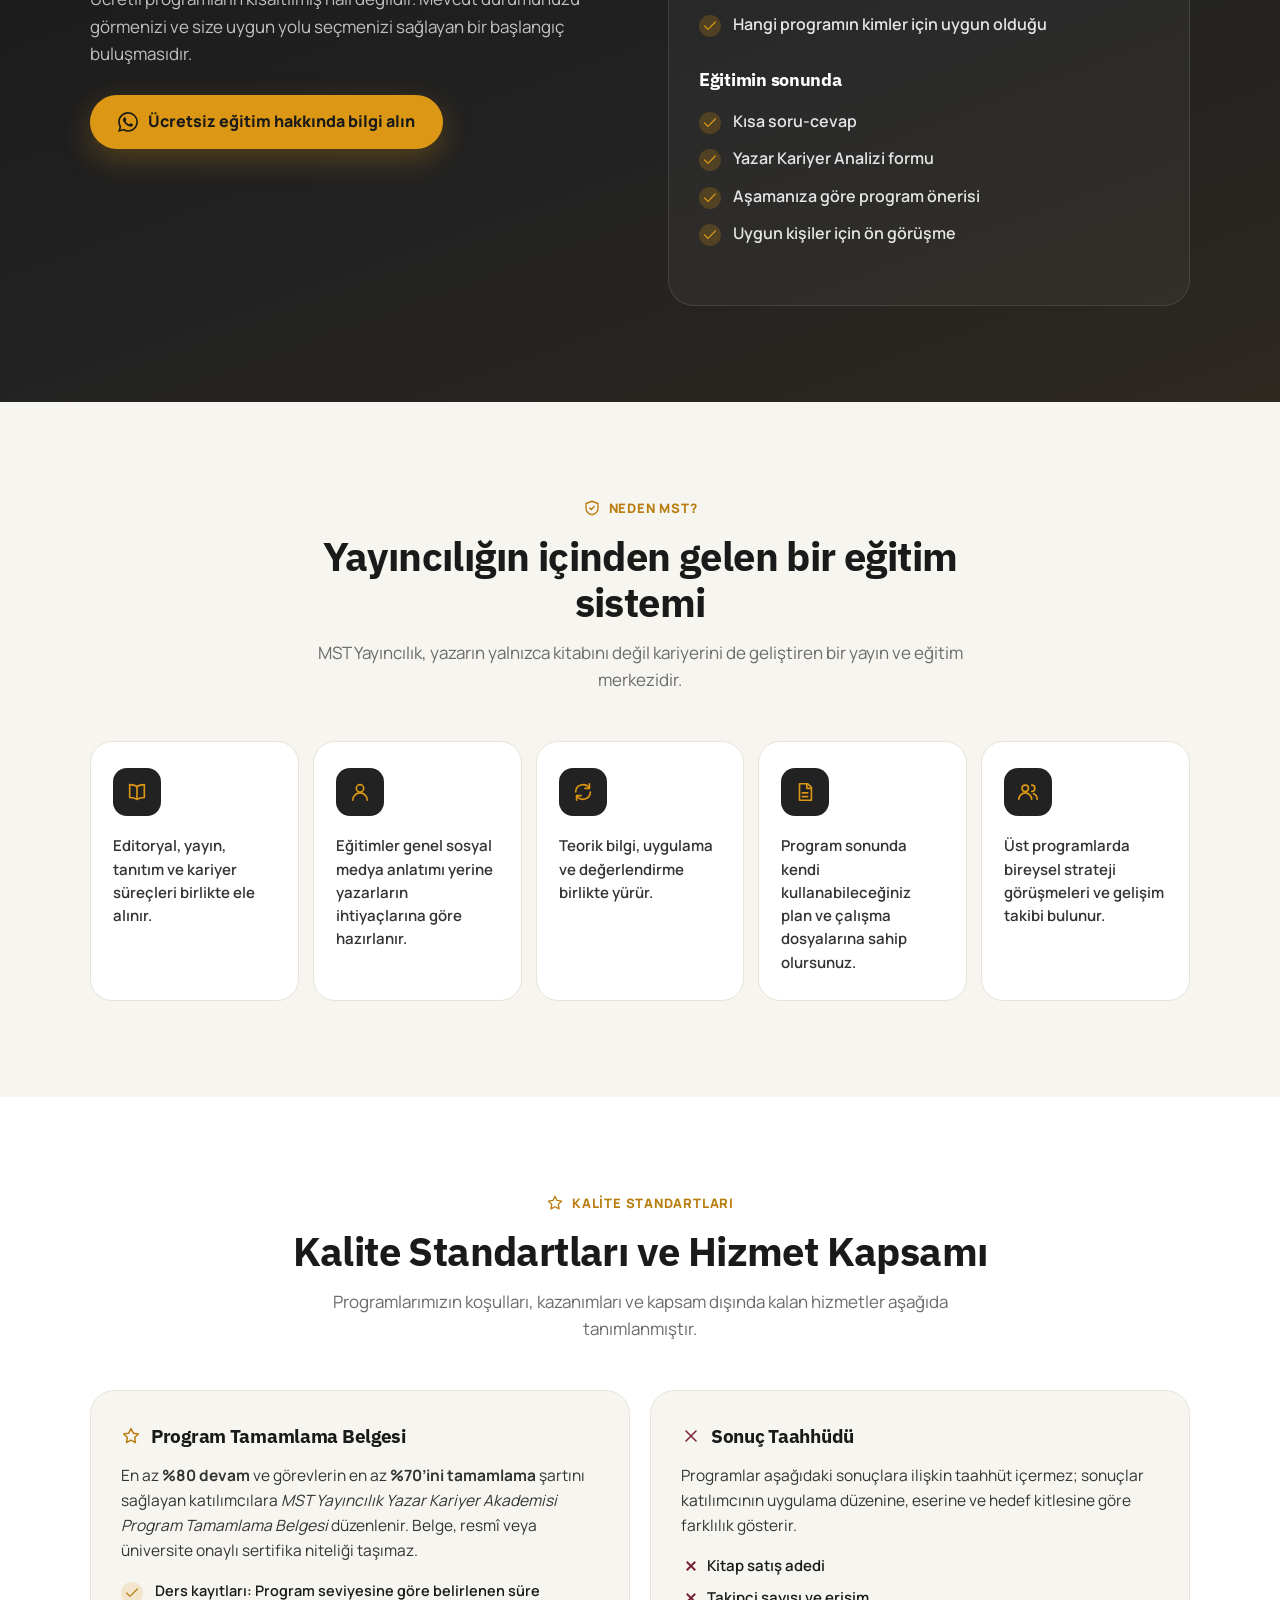
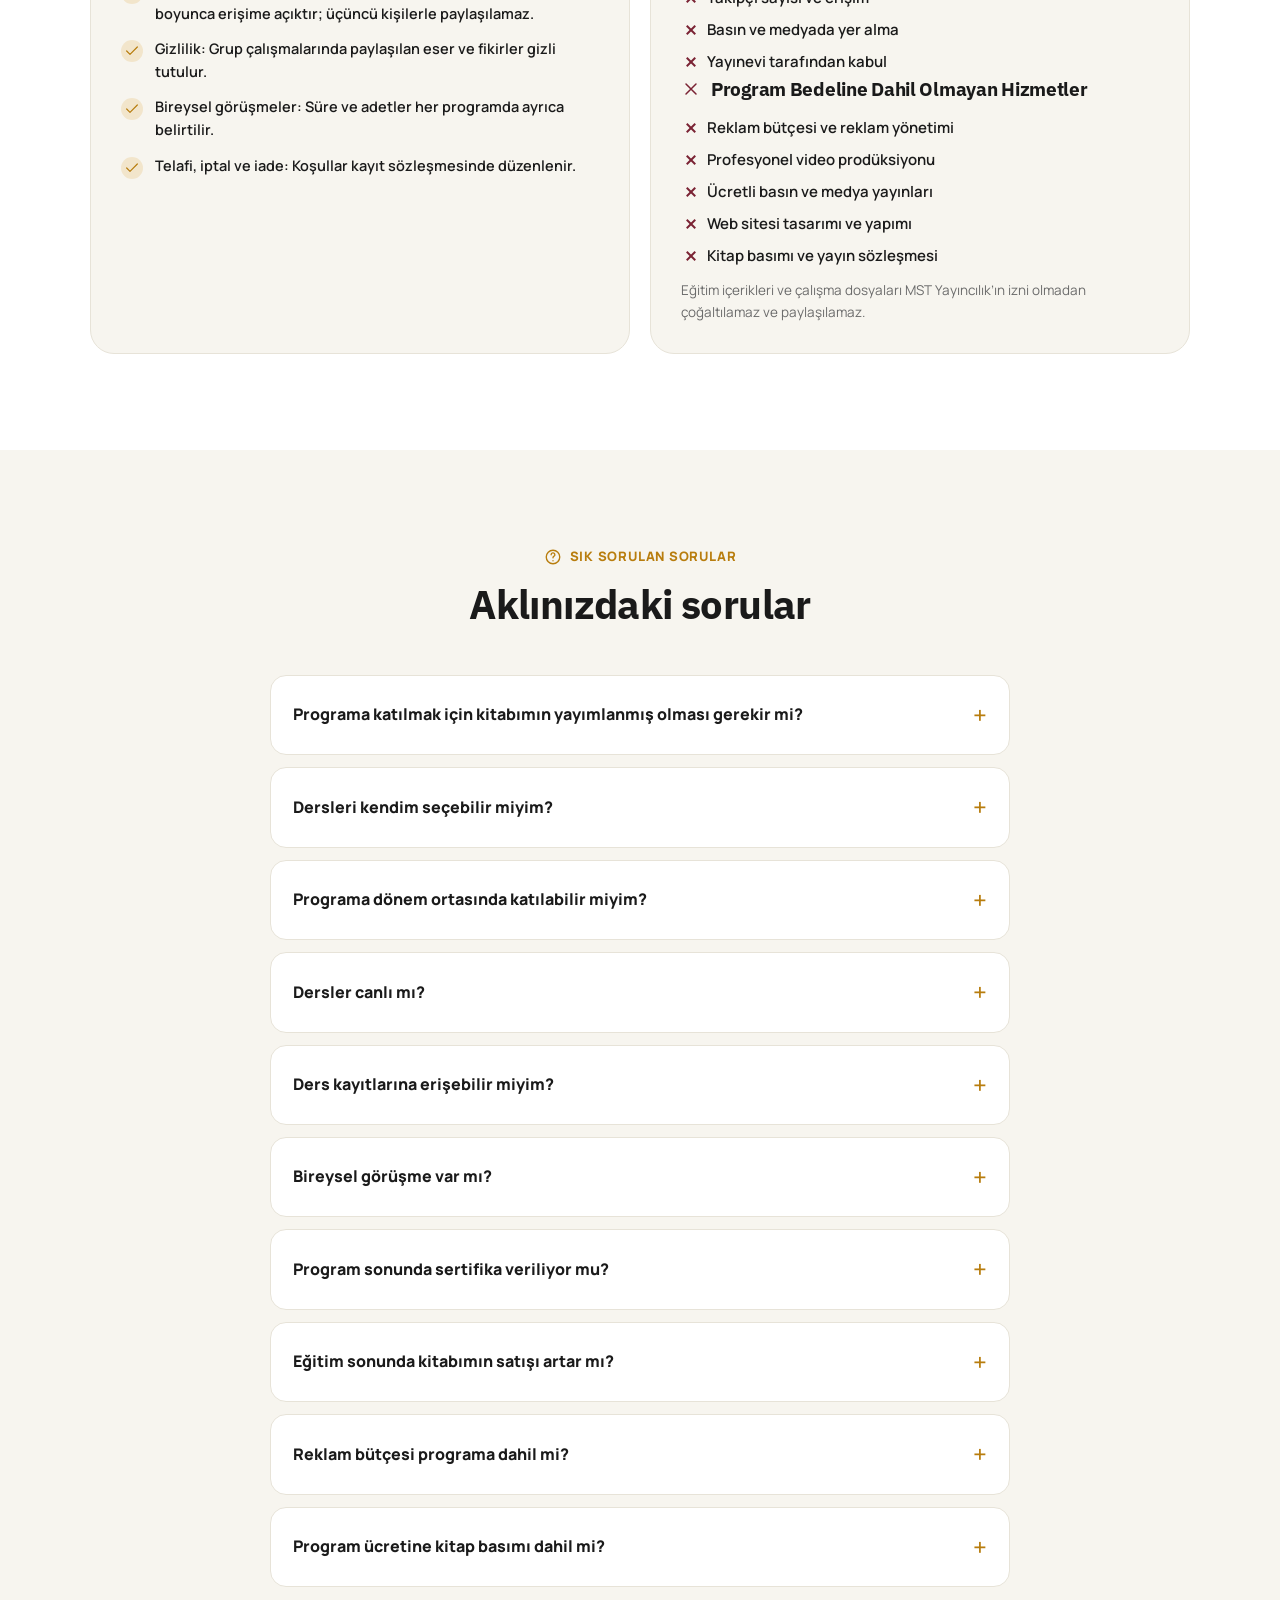
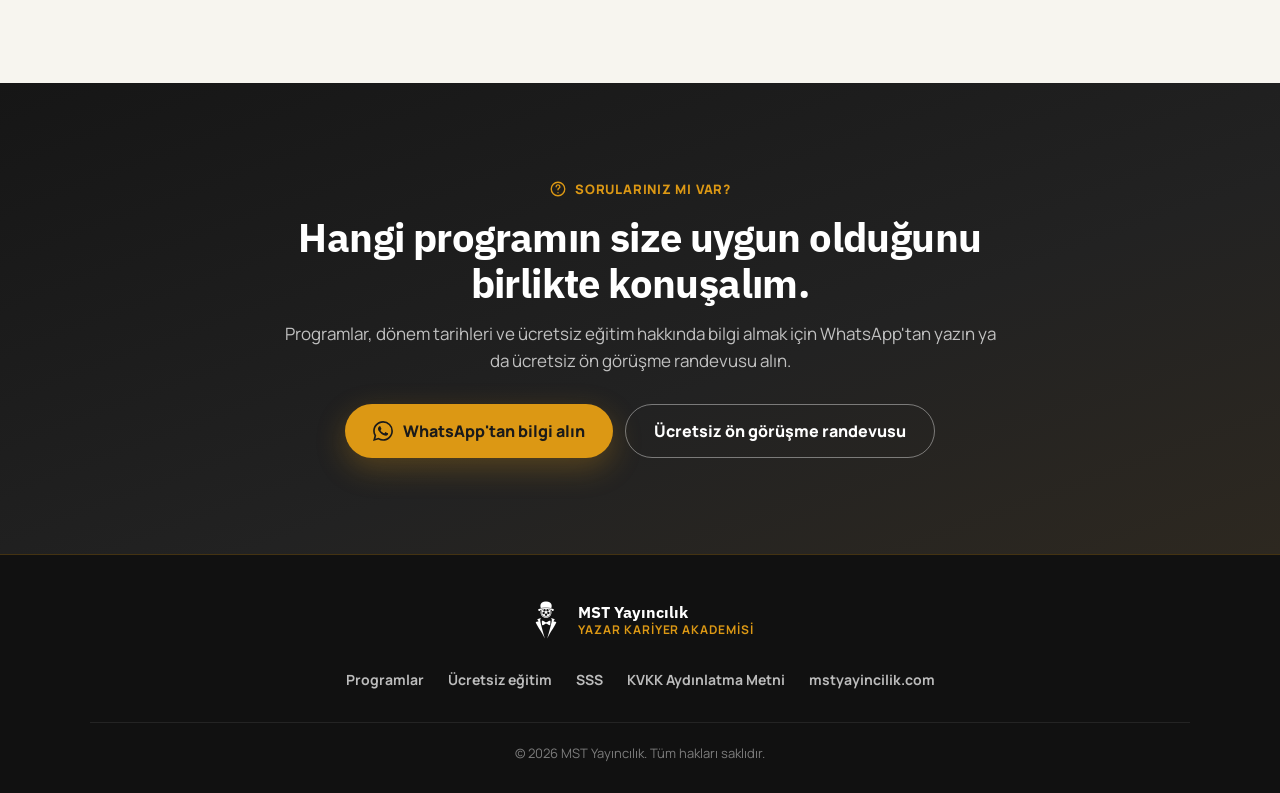
==== commit f6b847b4: "1.5.11: Akademi girişi: 'MST Yayıncılık' daktiloyla, altında 'Yazar Akademisi' ışıkla yanar Co-Autho" ====
--- a/demo/akademi.html
+++ b/demo/akademi.html
@@ -31,8 +31,8 @@
     <section class="akd-sahne" id="akademi">
         <div class="akd-sahne__isik" aria-hidden="true"><span class="akd-sahne__lamba"></span><span class="akd-sahne__huzme"></span><canvas class="akd-sahne__toz"></canvas><span class="akd-sahne__zemin"></span></div>
         <div class="uyg-kap akd-sahne__in">
-            <h1 class="akd-sahne__baslik" data-akd-daktilo>Yazar <em>Akademisi</em></h1>
-            <p class="akd-imza">MST Yayıncılık</p>
+            <p class="akd-sahne__yaz" data-akd-daktilo>MST Yayıncılık</p>
+            <h1 class="akd-sahne__baslik">Yazar <em>Akademisi</em></h1>
             <p class="akd-sahne__alt">Yazma aşamasından profesyonel yazar markasına kadar uzanan, uygulama ve takip temelli eğitim programları. Yazar kimliğinizi netleştirin, doğru okura ulaşın, içerik sisteminizi kurun ve kariyerinizi planlı biçimde yönetin.</p>
 
             <div class="akd-sahne__cta">
--- a/mst-randevu/assets/akademi.css
+++ b/mst-randevu/assets/akademi.css
@@ -23,14 +23,6 @@
    Açılış: sahne. "Yazmak başlangıçtır." daktiloyla yazılır (sessiz, görünmeyen iş);
    ardından sahne ışığı yanar ve "Görünür olmak kariyerdir." ışığın altında parlar.
    -------------------------------------------------------------------------- */
-/* Başlığın altında imza: iki yanında kısa altın çizgi */
-.akd .akd-imza {
-  display: flex; align-items: center; justify-content: center; gap: 16px; margin: 26px auto 0;
-  font-size: 15px; font-weight: 800; letter-spacing: .22em; text-transform: uppercase; color: rgba(247, 213, 140, .85);
-  opacity: 0; animation: akd-yukari .8s ease 2s forwards;
-}
-.akd-imza::before, .akd-imza::after { content: ""; flex: 0 0 44px; height: 1px; background: linear-gradient(90deg, rgba(220, 152, 20, 0), var(--mst-altin)); }
-.akd-imza::after { transform: scaleX(-1); }
 .akd-sahne {
   position: relative; overflow: hidden; isolation: isolate; text-align: center; color: #fff; padding: 84px 0 72px;
   background: radial-gradient(120% 70% at 50% 108%, #2d2820 0%, #1a1917 45%, #111 100%);
@@ -58,15 +50,19 @@
 @keyframes akd-ac { to { opacity: 1; } }
 
 .akd-sahne__in { position: relative; max-width: 980px; }
-/* Başlık bir kez daktiloyla yazılır; imleç yazı bitince birkaç kez yanıp söner ve kaybolur (döngü yok) */
+.akd .akd-sahne__yaz {
+  margin: 0; min-height: 1.3em; font-family: "IBM Plex Mono", ui-monospace, monospace; font-weight: 500; font-size: clamp(20px, 2.6vw, 30px);
+  letter-spacing: -.01em; color: rgba(247, 245, 239, .6);
+}
+/* Üst satır bir kez daktiloyla yazılır; imleç yazı bitince birkaç kez yanıp söner ve kaybolur (döngü yok) */
 .akd-imlec {
-  display: inline-block; width: .06em; height: .82em; margin-left: .06em; vertical-align: -.04em; background: var(--mst-altin);
+  display: inline-block; width: .55em; height: 1em; margin-left: 4px; vertical-align: -.12em; background: var(--mst-altin);
   animation: akd-imlec .8s steps(1) 4; transition: opacity .4s;
 }
 .akd-imlec.is-bitti { opacity: 0; }
 @keyframes akd-imlec { 50% { opacity: 0; } }
 .akd .akd-sahne__baslik {
-  margin: 0 auto; max-width: 900px; font-size: clamp(46px, 8vw, 104px); line-height: .98; letter-spacing: -.035em; font-weight: 700;
+  margin: 14px auto 0; max-width: 900px; font-size: clamp(46px, 8vw, 104px); line-height: .98; letter-spacing: -.035em; font-weight: 700;
   color: #3b3935; animation: akd-yan 1.6s ease 1.1s forwards;
 }
 .akd-sahne__baslik em { font-style: normal; color: inherit; animation: akd-yan-altin 1.6s ease 1.1s forwards; }
@@ -383,8 +379,6 @@
   .akd-duzen__daginik { min-height: 0; gap: 22px 14px; padding: 6px 4px 34px; }
   .akd-sahne__cta .uyg-btn, .akd-bilet-btn { width: 100%; }
   .akd-bilet-btn__metin { flex: 1; justify-content: center; }
-  .akd .akd-imza { gap: 10px; font-size: 11px; letter-spacing: .1em; }
-  .akd-imza::before, .akd-imza::after { flex-basis: 24px; }
   .akd-kurallar, .akd-guven { grid-template-columns: 1fr; }
   .akd-alanlar { grid-template-columns: repeat(2, 1fr); }
   .akd-alanlar li { padding: 16px 14px; }
@@ -404,7 +398,7 @@
   html { scroll-behavior: auto; }
   .akd-cark span, .akd-imlec { animation: none !important; }
   .akd-imlec { display: none; }
-  .akd-sahne__lamba, .akd-sahne__huzme, .akd-sahne__toz, .akd-sahne__zemin, .akd-sahne__alt, .akd-sahne__cta, .akd .akd-imza { animation: none !important; opacity: 1 !important; }
+  .akd-sahne__lamba, .akd-sahne__huzme, .akd-sahne__toz, .akd-sahne__zemin, .akd-sahne__alt, .akd-sahne__cta { animation: none !important; opacity: 1 !important; }
   .akd .akd-sahne__baslik { animation: none !important; color: #fff; }
   .akd-sahne__baslik em { animation: none !important; color: var(--mst-altin); }
 }
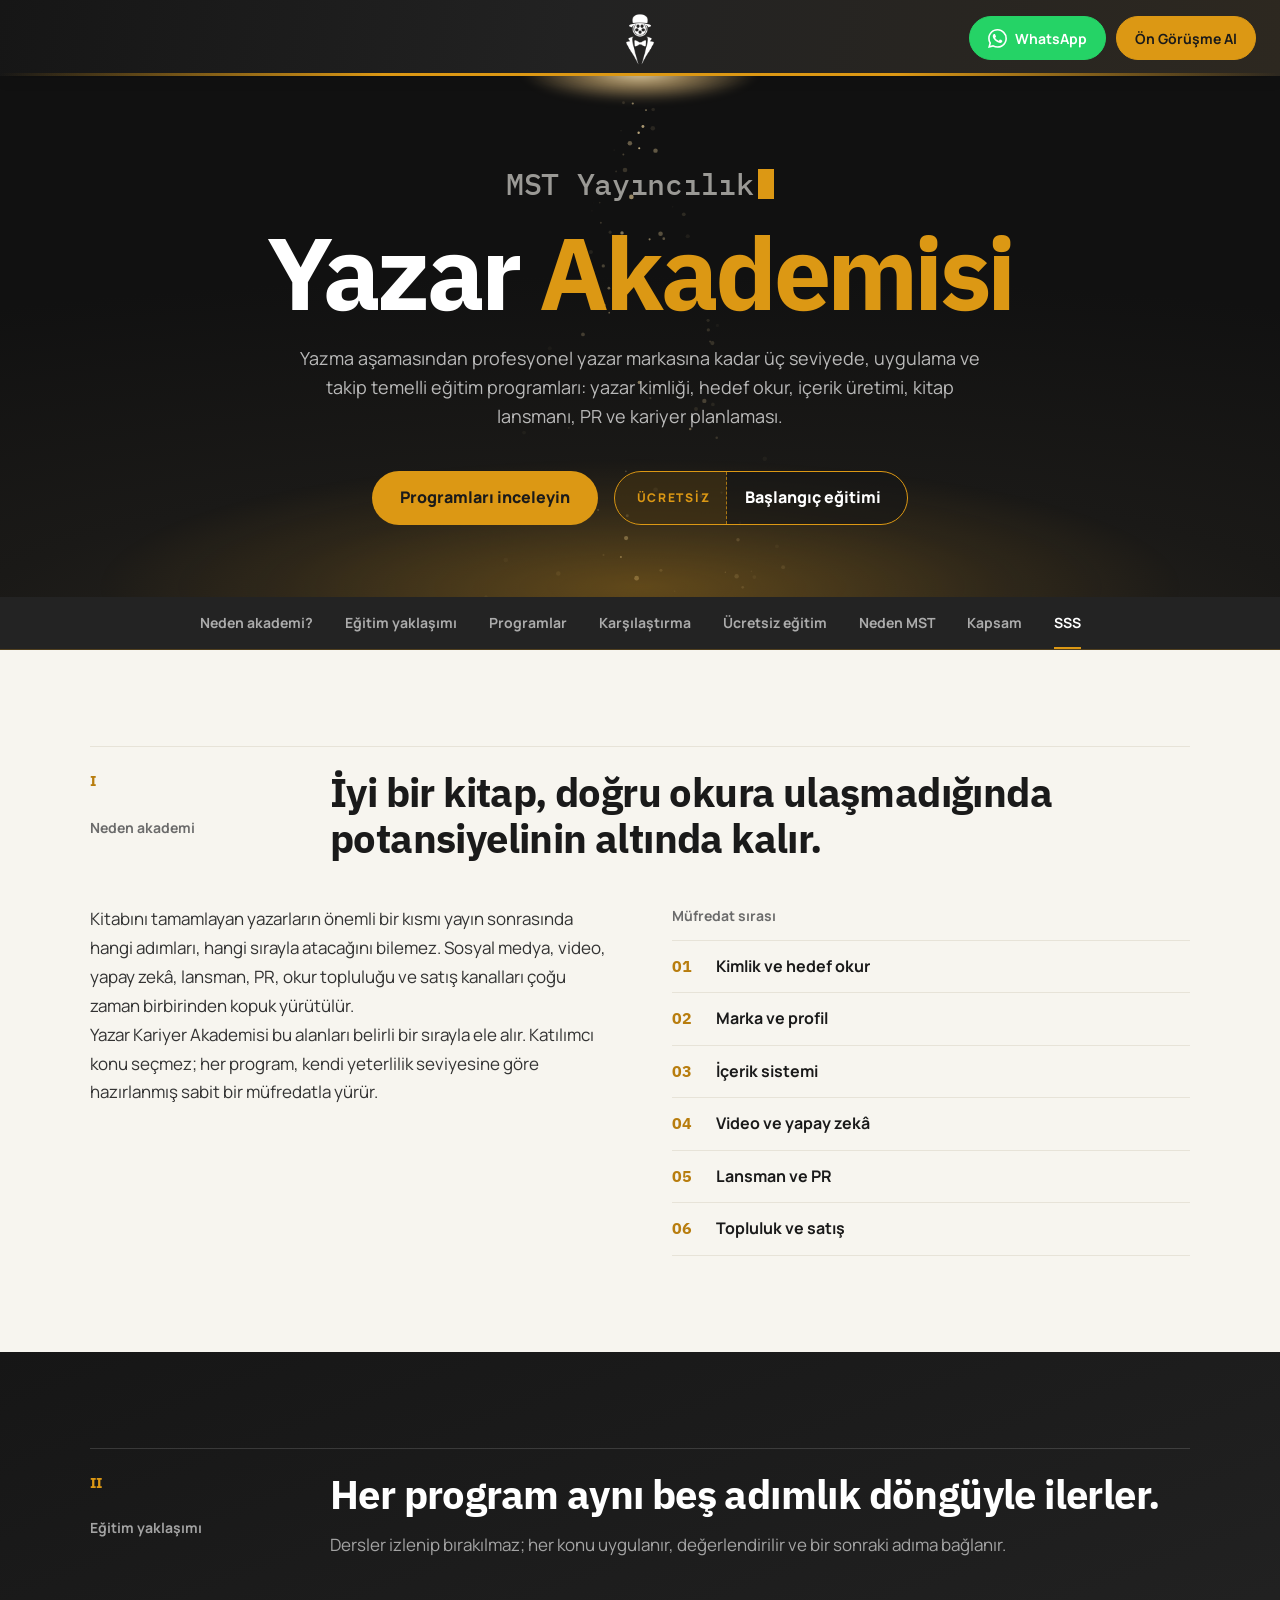
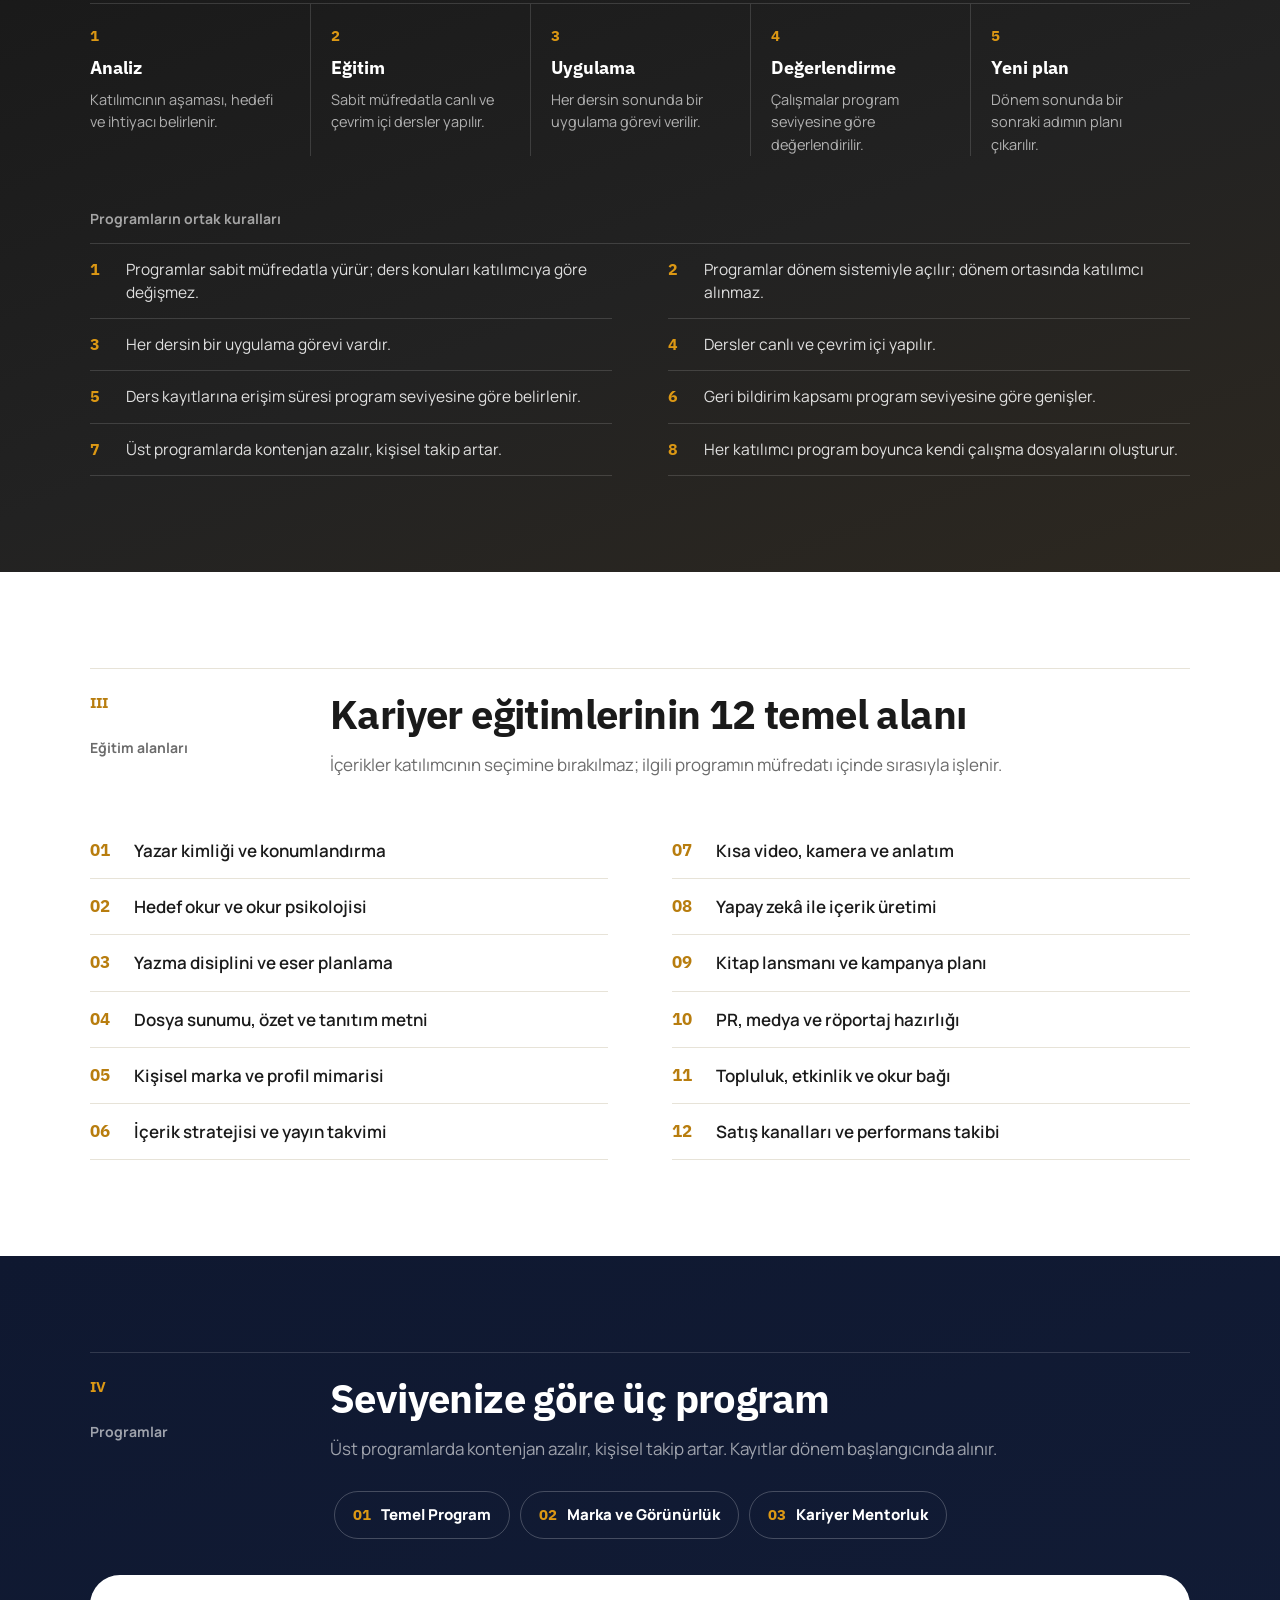
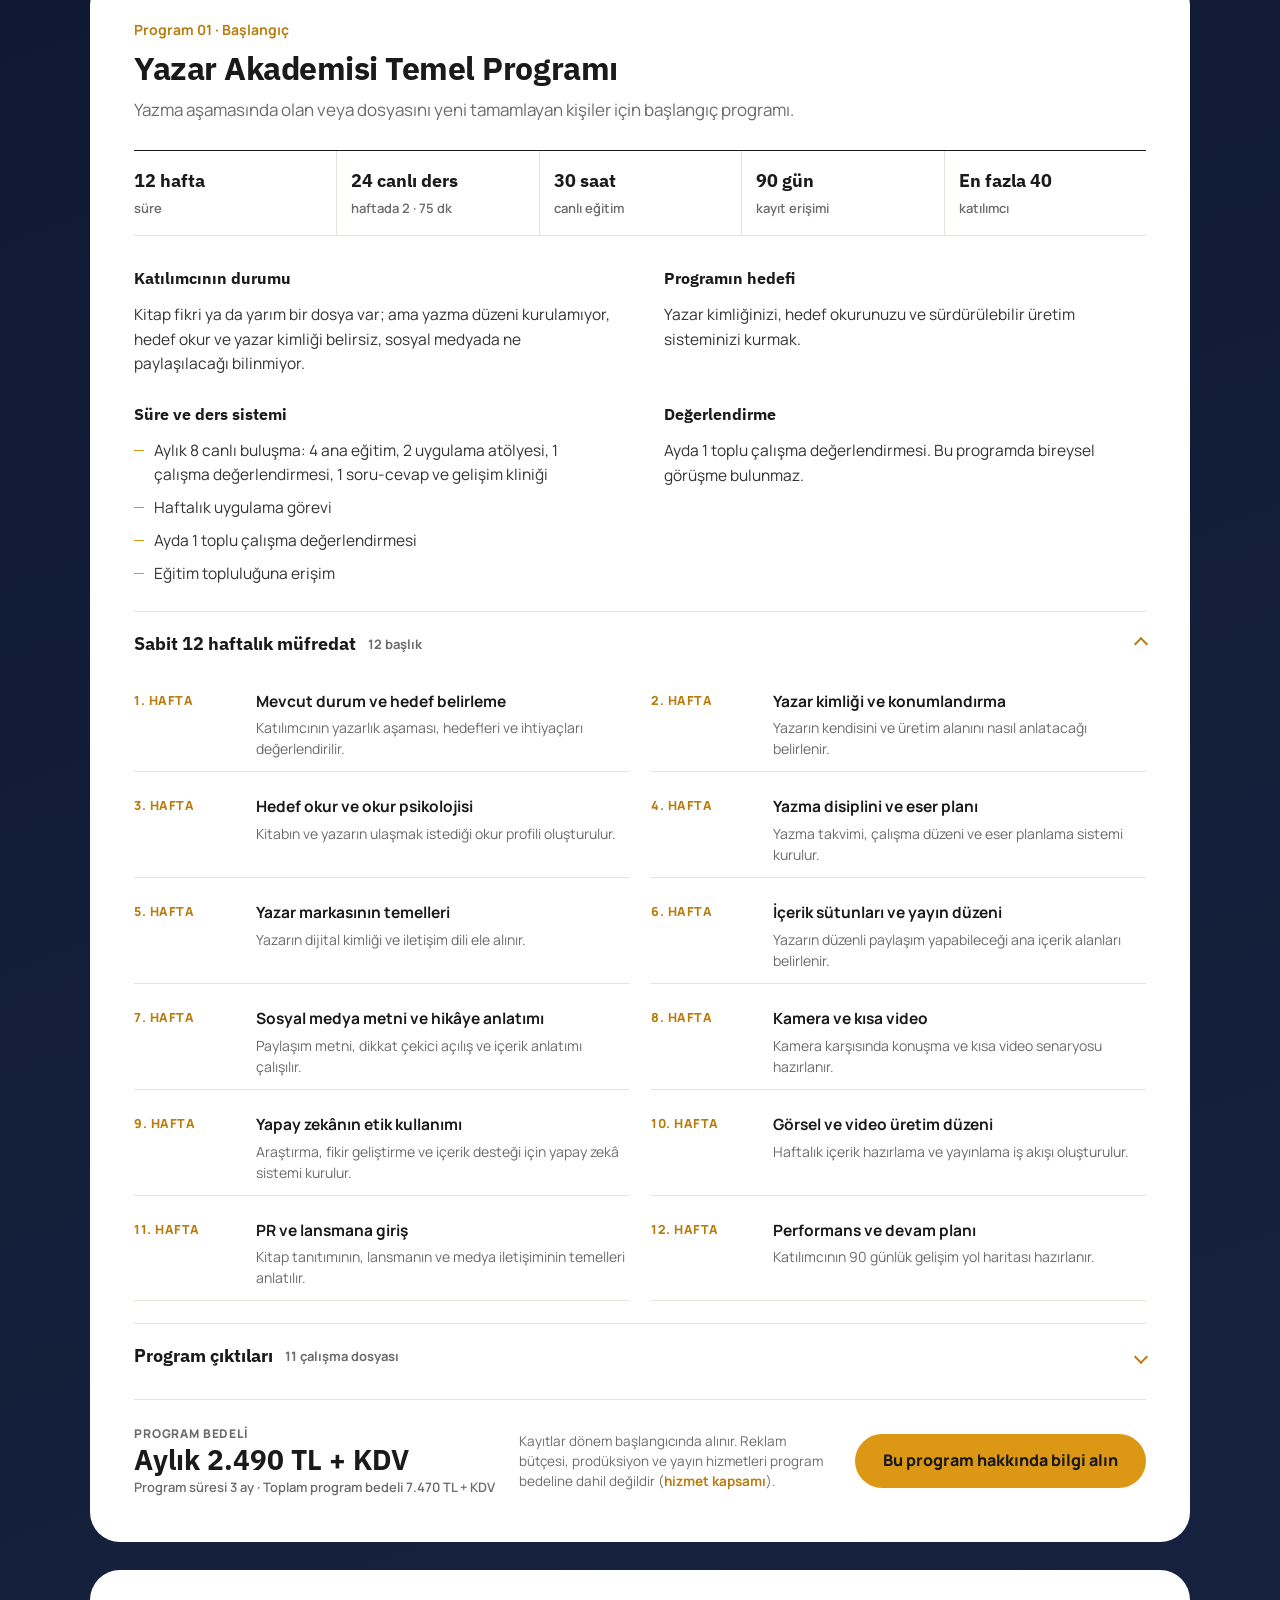
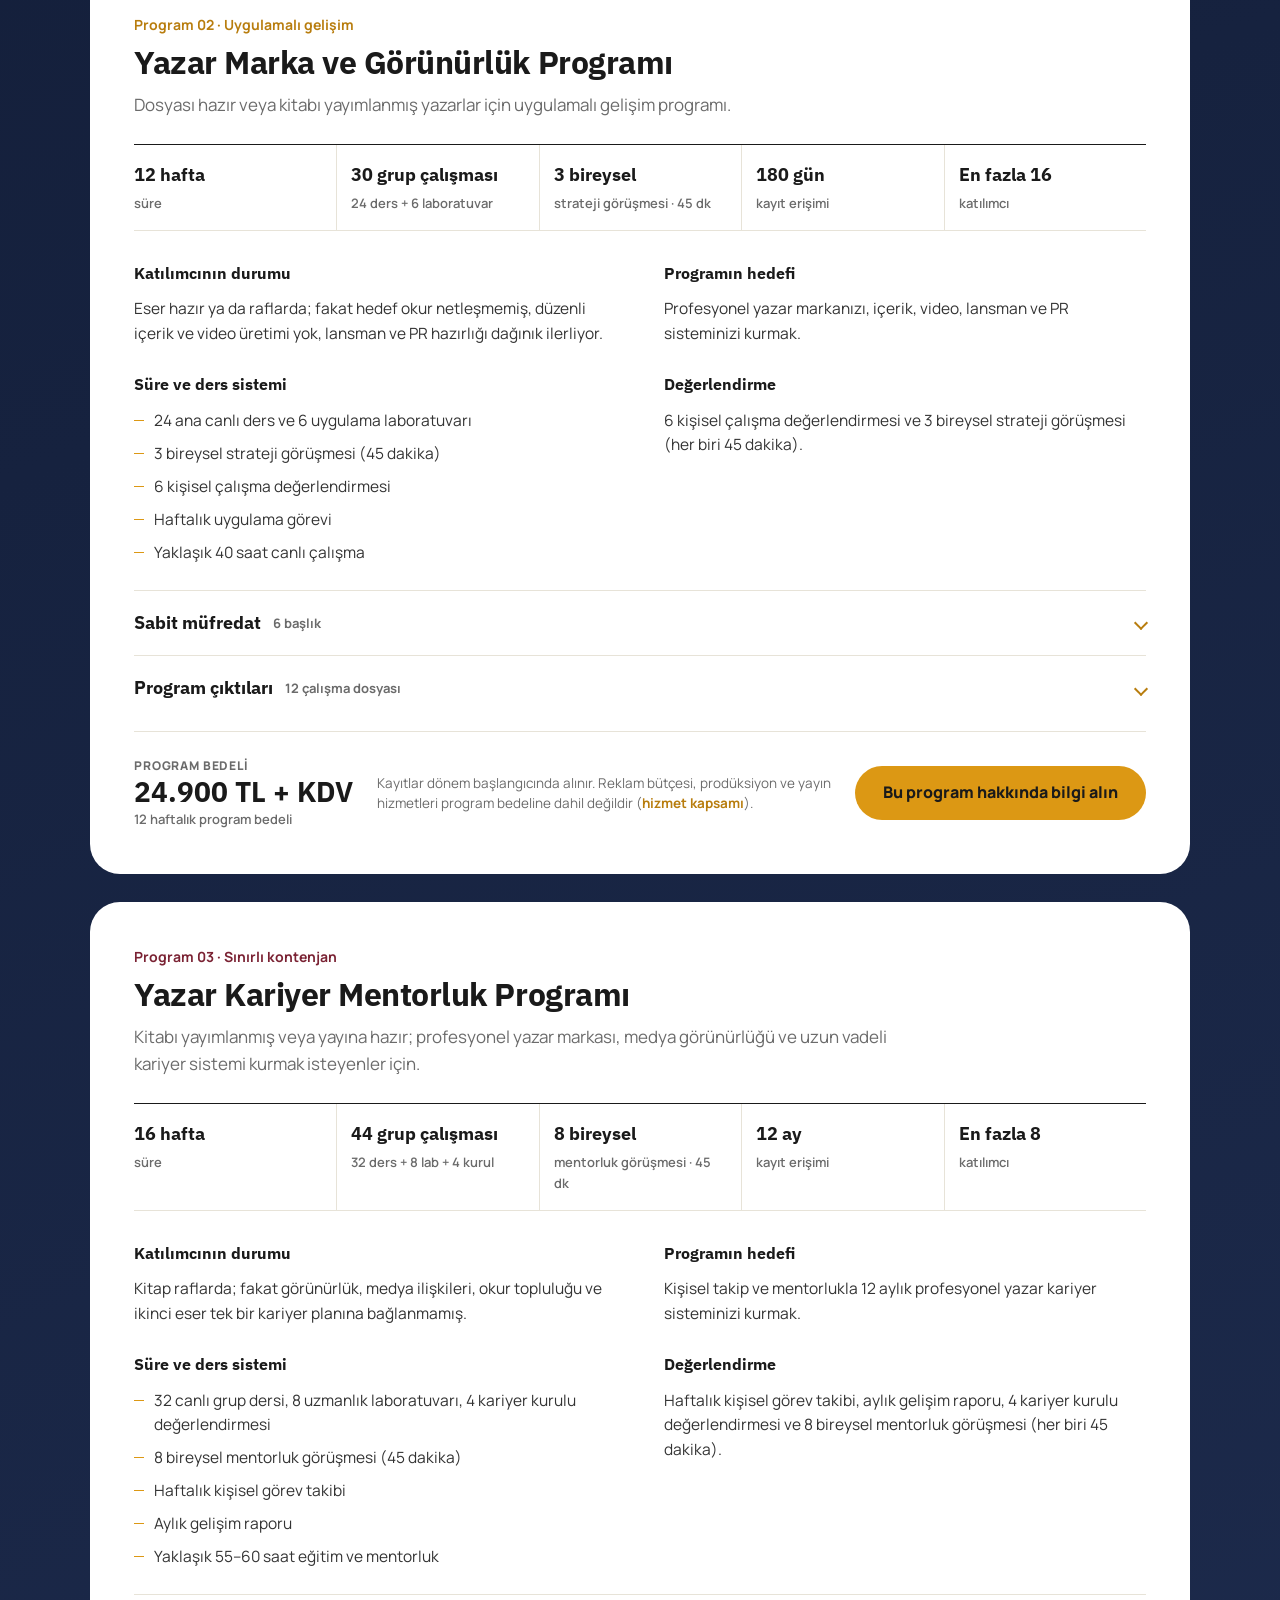
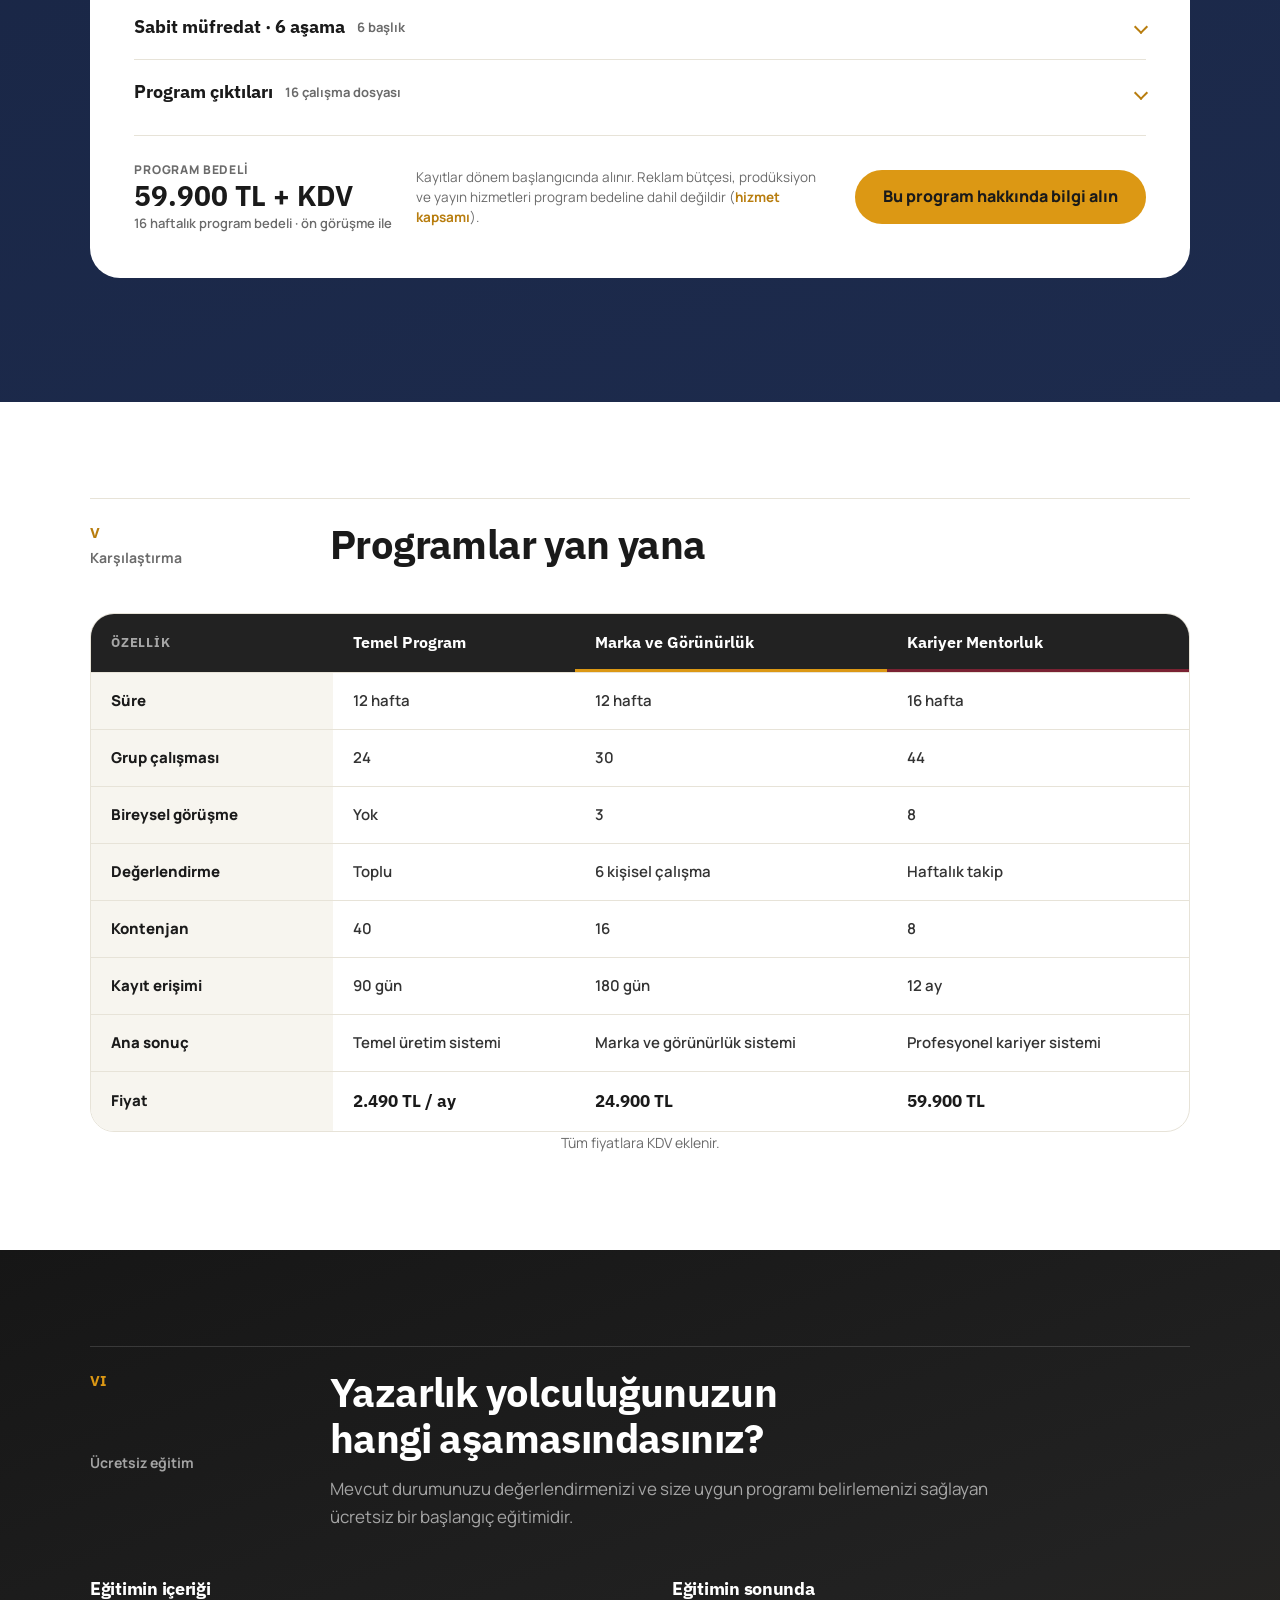
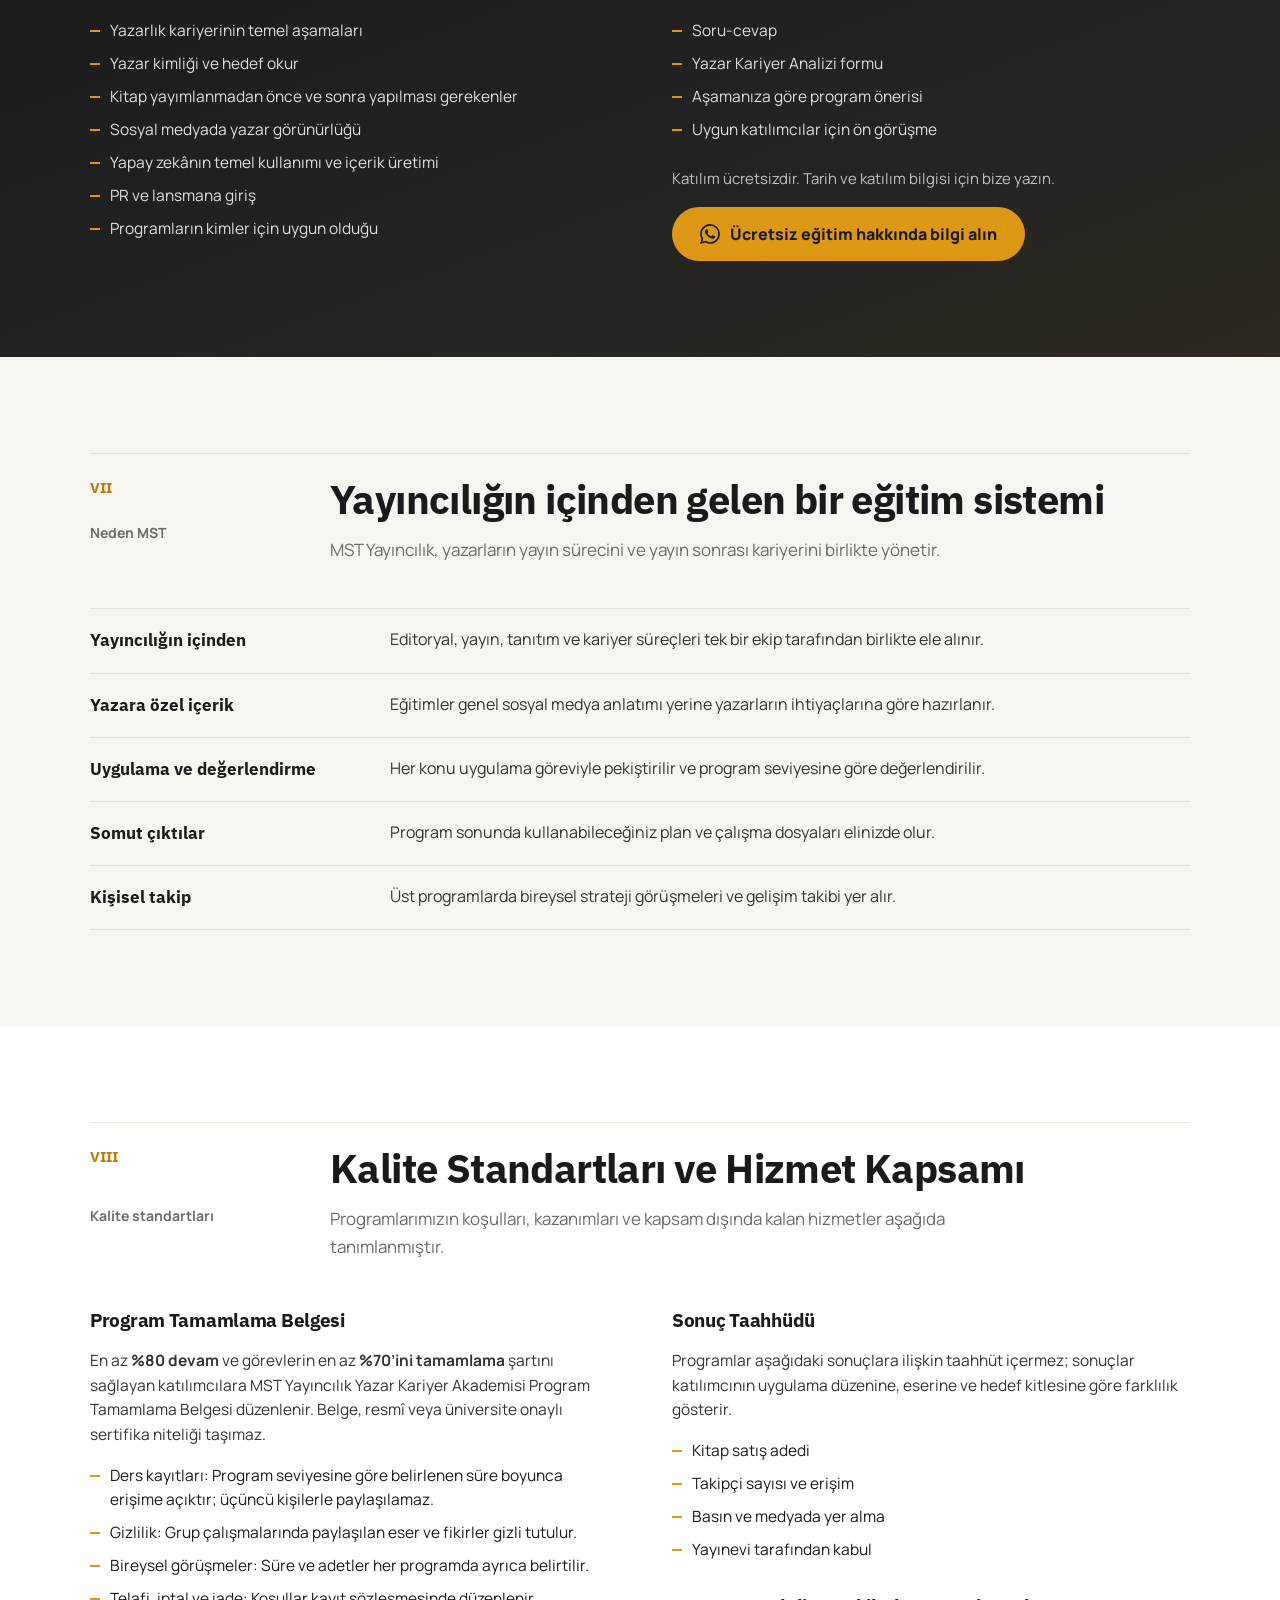
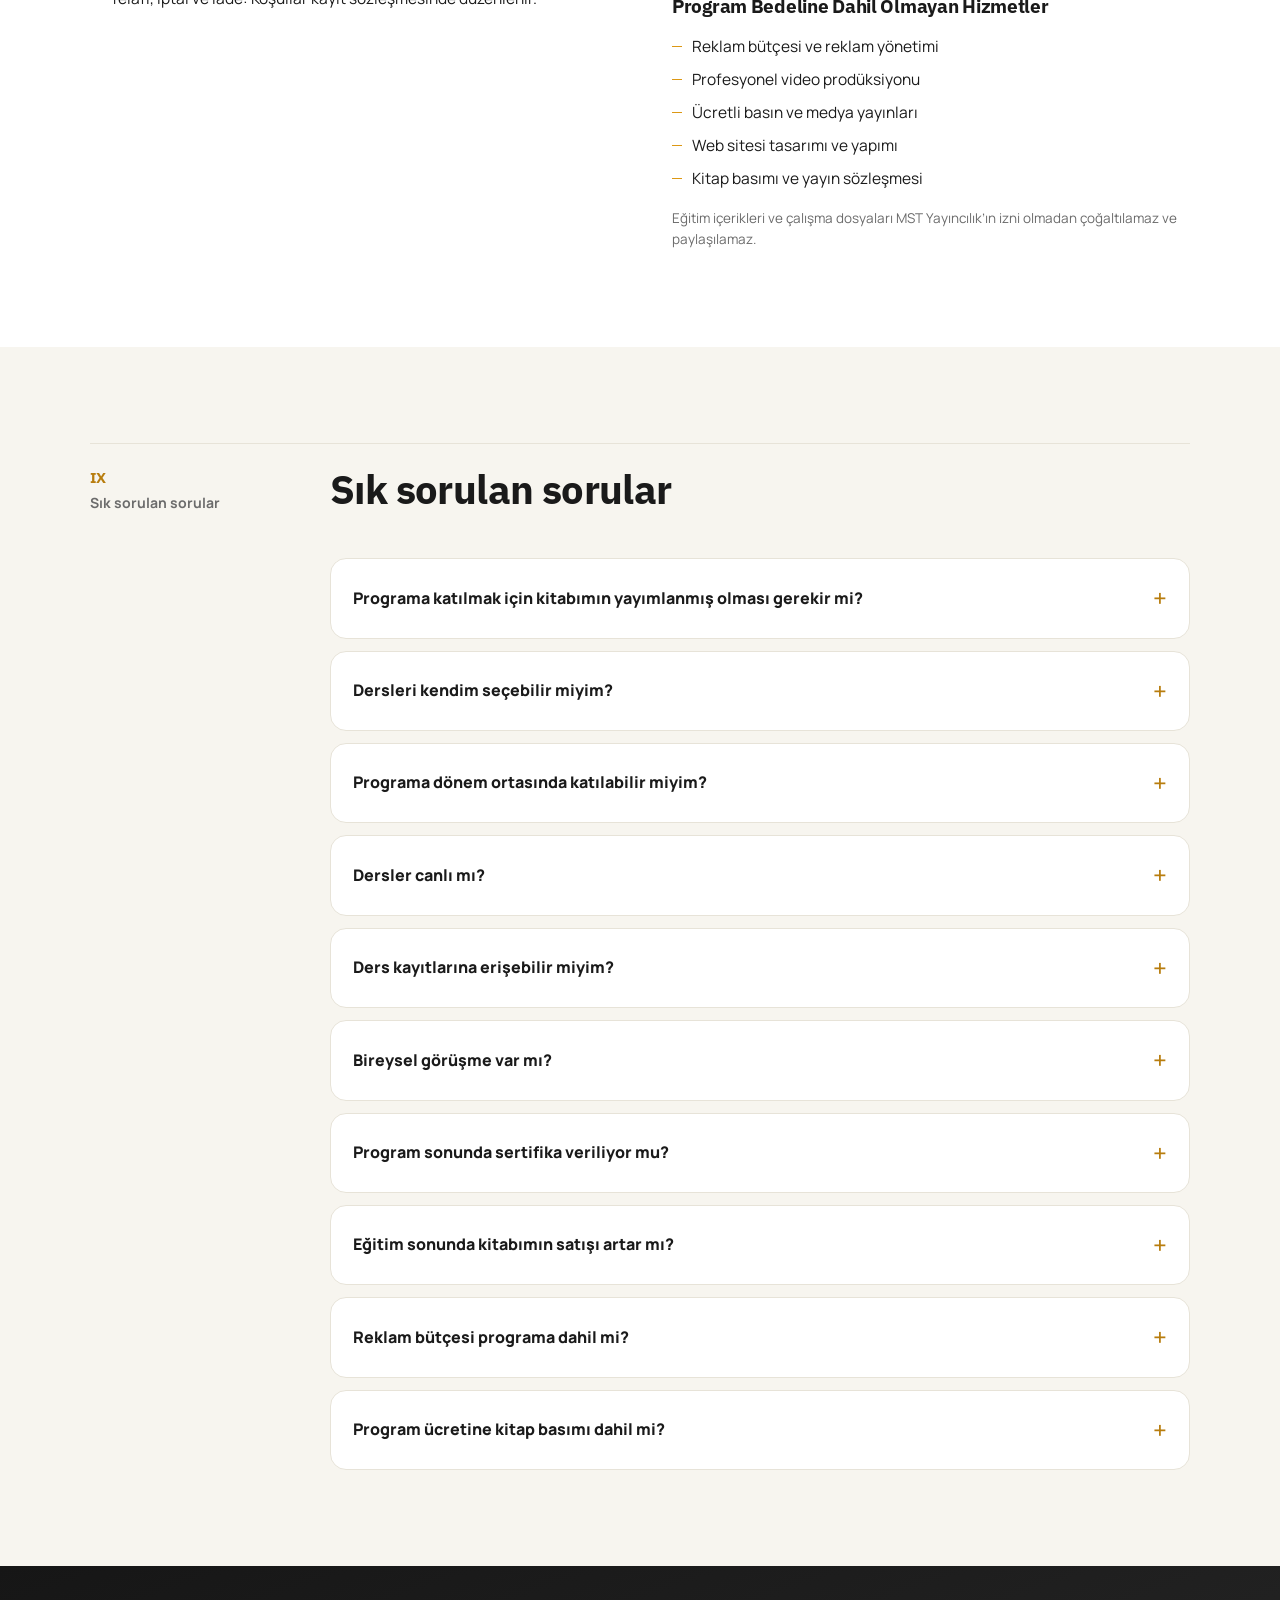
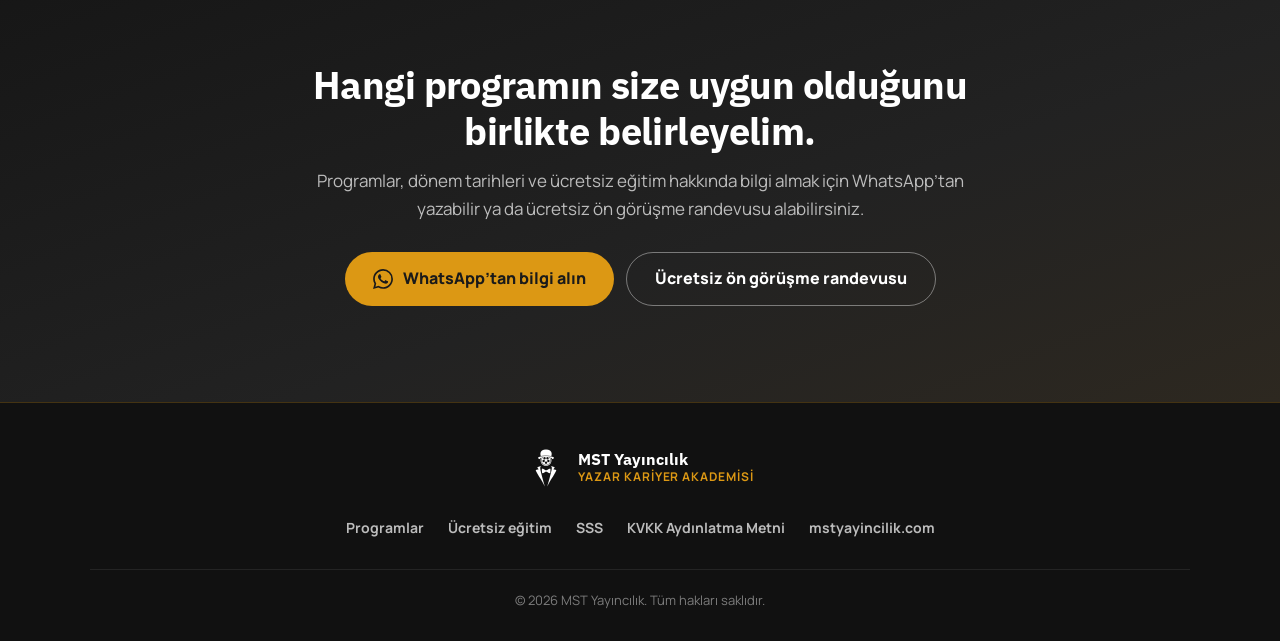
==== commit 6577bf13: "1.5.12: Akademi sayfası sadeleştirildi (hazır şablon kalıpları kaldırıldı) ve SEO - Bölüm başlıkları" ====
--- a/demo/akademi.html
+++ b/demo/akademi.html
@@ -33,10 +33,10 @@
         <div class="uyg-kap akd-sahne__in">
             <p class="akd-sahne__yaz" data-akd-daktilo>MST Yayıncılık</p>
             <h1 class="akd-sahne__baslik">Yazar <em>Akademisi</em></h1>
-            <p class="akd-sahne__alt">Yazma aşamasından profesyonel yazar markasına kadar uzanan, uygulama ve takip temelli eğitim programları. Yazar kimliğinizi netleştirin, doğru okura ulaşın, içerik sisteminizi kurun ve kariyerinizi planlı biçimde yönetin.</p>
+            <p class="akd-sahne__alt">Yazma aşamasından profesyonel yazar markasına kadar üç seviyede, uygulama ve takip temelli eğitim programları: yazar kimliği, hedef okur, içerik üretimi, kitap lansmanı, PR ve kariyer planlaması.</p>
 
             <div class="akd-sahne__cta">
-                <a class="uyg-btn uyg-btn--altin" href="#programlar">Programları İnceleyin <svg class="uyg-ic" width="18" height="18" viewBox="0 0 24 24" fill="none" stroke="currentColor" stroke-width="1.8" stroke-linecap="round" stroke-linejoin="round" aria-hidden="true"><path d="M5 12h14M13 6l6 6-6 6"/></svg></a>
+                <a class="uyg-btn uyg-btn--altin" href="#programlar">Programları inceleyin</a>
                 <a class="akd-bilet-btn" href="#ucretsiz"><span class="akd-bilet-btn__kocan">Ücretsiz</span><span class="akd-bilet-btn__metin">Başlangıç eğitimi</span></a>
             </div>
         </div>
@@ -44,92 +44,49 @@
 
     <nav class="akd-gezinti" aria-label="Sayfa bölümleri">
         <div class="uyg-kap">
-            <a href="#sorun" data-akd-gez="sorun">Neden akademi?</a><a href="#yaklasim" data-akd-gez="yaklasim">Eğitim yaklaşımı</a><a href="#programlar" data-akd-gez="programlar">Programlar</a><a href="#karsilastirma" data-akd-gez="karsilastirma">Karşılaştırma</a><a href="#ucretsiz" data-akd-gez="ucretsiz">Ücretsiz eğitim</a><a href="#kapsam" data-akd-gez="kapsam">Kapsam</a><a href="#sss" data-akd-gez="sss">SSS</a><a href="#iletisim" data-akd-gez="iletisim">İletişim</a>        </div>
+            <a href="#sorun" data-akd-gez="sorun">Neden akademi?</a><a href="#yaklasim" data-akd-gez="yaklasim">Eğitim yaklaşımı</a><a href="#programlar" data-akd-gez="programlar">Programlar</a><a href="#karsilastirma" data-akd-gez="karsilastirma">Karşılaştırma</a><a href="#ucretsiz" data-akd-gez="ucretsiz">Ücretsiz eğitim</a><a href="#guven" data-akd-gez="guven">Neden MST</a><a href="#kapsam" data-akd-gez="kapsam">Kapsam</a><a href="#sss" data-akd-gez="sss">SSS</a>        </div>
     </nav>
 
-    <!-- ============ Sorun alanı ============ -->
+    <!-- ============ I. Neden akademi ============ -->
     <section class="uyg-bolum uyg-bolum--acik" id="sorun">
-        <div class="uyg-kap uyg-iki">
-            <div>
-                <header class="uyg-baslik uyg-baslik--sol">
-                    <span class="uyg-ust"><svg class="uyg-ic" width="18" height="18" viewBox="0 0 24 24" fill="none" stroke="currentColor" stroke-width="1.8" stroke-linecap="round" stroke-linejoin="round" aria-hidden="true"><path d="M12 6c-2-1.5-5-2-8-2v14c3 0 6 .5 8 2 2-1.5 5-2 8-2V4c-3 0-6 .5-8 2z"/><path d="M12 6v14"/></svg> Neden akademi?</span>
-                    <h2>İyi bir kitap, doğru okura ulaşmadığında potansiyelinin altında kalır.</h2>
-                </header>
-                <p class="akd-paragraf">Birçok yazar kitabını tamamladıktan sonra ne yapacağını bilemez. Sosyal medya kullanımı, video üretimi, yapay zekâ, lansman, PR, okur topluluğu ve satış kanalları birbirinden bağımsız ilerler.</p>
-                <p class="akd-paragraf">Yazar Kariyer Akademisi bütün bu alanları <strong>belirli bir sıra içinde</strong> ele alır. Katılımcı konu seçmez; her program kendi yeterlilik seviyesine göre hazırlanmış sabit bir müfredatla yürür.</p>
-            </div>
-            <div class="akd-duzen" aria-hidden="true">
-                <div class="akd-duzen__daginik">
-                                            <span style="--i:0">Sosyal medya</span>
-                                            <span style="--i:1">Video</span>
-                                            <span style="--i:2">Yapay zekâ</span>
-                                            <span style="--i:3">Lansman</span>
-                                            <span style="--i:4">PR</span>
-                                            <span style="--i:5">Okur topluluğu</span>
-                                            <span style="--i:6">Satış kanalları</span>
-                                        <small>Birbirinden bağımsız</small>
+        <div class="uyg-kap">
+            <header class="akd-bas"><p class="akd-bas__no"><span>I</span>Neden akademi</p><div><h2>İyi bir kitap, doğru okura ulaşmadığında potansiyelinin altında kalır.</h2></div></header>            <div class="akd-ikili">
+                <div>
+                    <p class="akd-paragraf">Kitabını tamamlayan yazarların önemli bir kısmı yayın sonrasında hangi adımları, hangi sırayla atacağını bilemez. Sosyal medya, video, yapay zekâ, lansman, PR, okur topluluğu ve satış kanalları çoğu zaman birbirinden kopuk yürütülür.</p>
+                    <p class="akd-paragraf">Yazar Kariyer Akademisi bu alanları belirli bir sırayla ele alır. Katılımcı konu seçmez; her program, kendi yeterlilik seviyesine göre hazırlanmış sabit bir müfredatla yürür.</p>
                 </div>
-                <div class="akd-duzen__ok"><svg class="uyg-ic" width="28" height="28" viewBox="0 0 24 24" fill="none" stroke="currentColor" stroke-width="1.8" stroke-linecap="round" stroke-linejoin="round" aria-hidden="true"><path d="M5 12h14M13 6l6 6-6 6"/></svg></div>
-                <ol class="akd-duzen__sirali">
-                                            <li>Kimlik ve hedef okur</li>
-                                            <li>Marka ve profil</li>
-                                            <li>İçerik sistemi</li>
-                                            <li>Video ve yapay zekâ</li>
-                                            <li>Lansman ve PR</li>
-                                            <li>Topluluk ve satış</li>
-                                    </ol>
-            </div>
-        </div>
-    </section>
-
-    <!-- ============ Eğitim yaklaşımı ============ -->
+                <div>
+                    <p class="akd-kucuk-baslik">Müfredat sırası</p>
+                    <ol class="akd-sira">
+                        <li>Kimlik ve hedef okur</li><li>Marka ve profil</li><li>İçerik sistemi</li><li>Video ve yapay zekâ</li><li>Lansman ve PR</li><li>Topluluk ve satış</li>                    </ol>
+                </div>
+            </div>
+        </div>
+    </section>
+
+    <!-- ============ II. Eğitim yaklaşımı ============ -->
     <section class="uyg-bolum uyg-bolum--koyu" id="yaklasim">
         <div class="uyg-kap">
-            <header class="uyg-baslik">
-                <span class="uyg-ust"><svg class="uyg-ic" width="18" height="18" viewBox="0 0 24 24" fill="none" stroke="currentColor" stroke-width="1.8" stroke-linecap="round" stroke-linejoin="round" aria-hidden="true"><path d="M20 12a8 8 0 0 1-14.9 4M4 12a8 8 0 0 1 14.9-4"/><path d="M19 3v5h-5M5 21v-5h5"/></svg> Eğitim yaklaşımı</span>
-                <h2>İzlenen bir kurs değil; uygulanan ve takip edilen bir sistem.</h2>
-            </header>
-            <ol class="akd-cark">
-                <li><span>1</span>Analiz</li><li><span>2</span>Eğitim</li><li><span>3</span>Uygulama</li><li><span>4</span>Değerlendirme</li><li><span>5</span>Yeni plan</li>            </ol>
-            <div class="akd-kurallar">
-                            </div>
-        </div>
-    </section>
-
-    <!-- ============ 12 konu alanı ============ -->
+            <header class="akd-bas"><p class="akd-bas__no"><span>II</span>Eğitim yaklaşımı</p><div><h2>Her program aynı beş adımlık döngüyle ilerler.</h2><p class="akd-bas__acik">Dersler izlenip bırakılmaz; her konu uygulanır, değerlendirilir ve bir sonraki adıma bağlanır.</p></div></header>            <ol class="akd-adimlar">
+                <li><span>1</span><strong>Analiz</strong><p>Katılımcının aşaması, hedefi ve ihtiyacı belirlenir.</p></li><li><span>2</span><strong>Eğitim</strong><p>Sabit müfredatla canlı ve çevrim içi dersler yapılır.</p></li><li><span>3</span><strong>Uygulama</strong><p>Her dersin sonunda bir uygulama görevi verilir.</p></li><li><span>4</span><strong>Değerlendirme</strong><p>Çalışmalar program seviyesine göre değerlendirilir.</p></li><li><span>5</span><strong>Yeni plan</strong><p>Dönem sonunda bir sonraki adımın planı çıkarılır.</p></li>            </ol>
+            <p class="akd-kucuk-baslik">Programların ortak kuralları</p>
+            <ol class="akd-kurallar">
+                <li>Programlar sabit müfredatla yürür; ders konuları katılımcıya göre değişmez.</li><li>Programlar dönem sistemiyle açılır; dönem ortasında katılımcı alınmaz.</li><li>Her dersin bir uygulama görevi vardır.</li><li>Dersler canlı ve çevrim içi yapılır.</li><li>Ders kayıtlarına erişim süresi program seviyesine göre belirlenir.</li><li>Geri bildirim kapsamı program seviyesine göre genişler.</li><li>Üst programlarda kontenjan azalır, kişisel takip artar.</li><li>Her katılımcı program boyunca kendi çalışma dosyalarını oluşturur.</li>            </ol>
+        </div>
+    </section>
+
+    <!-- ============ III. 12 konu alanı ============ -->
     <section class="uyg-bolum" id="alanlar">
         <div class="uyg-kap">
-            <header class="uyg-baslik">
-                <span class="uyg-ust"><svg class="uyg-ic" width="18" height="18" viewBox="0 0 24 24" fill="none" stroke="currentColor" stroke-width="1.8" stroke-linecap="round" stroke-linejoin="round" aria-hidden="true"><path d="M12 6c-2-1.5-5-2-8-2v14c3 0 6 .5 8 2 2-1.5 5-2 8-2V4c-3 0-6 .5-8 2z"/><path d="M12 6v14"/></svg> Eğitim havuzu</span>
-                <h2>Kariyer eğitimlerinin 12 temel alanı</h2>
-                <p>Katılımcı bu alanlardan seçim yapmaz; içerikler, ilgili programın sabit müfredatı içinde sırasıyla verilir.</p>
-            </header>
-            <ol class="akd-alanlar">
-                                    <li><span class="akd-alanlar__no">01</span><span class="akd-alanlar__ic"><svg class="uyg-ic" width="20" height="20" viewBox="0 0 24 24" fill="none" stroke="currentColor" stroke-width="1.8" stroke-linecap="round" stroke-linejoin="round" aria-hidden="true"><circle cx="12" cy="8" r="4"/><path d="M4 21a8 8 0 0 1 16 0"/></svg></span><strong>Yazar kimliği ve konumlandırma</strong></li>
-                                    <li><span class="akd-alanlar__no">02</span><span class="akd-alanlar__ic"><svg class="uyg-ic" width="20" height="20" viewBox="0 0 24 24" fill="none" stroke="currentColor" stroke-width="1.8" stroke-linecap="round" stroke-linejoin="round" aria-hidden="true"><circle cx="12" cy="12" r="9"/><circle cx="12" cy="12" r="5"/><circle cx="12" cy="12" r="1"/></svg></span><strong>Hedef okur ve okur psikolojisi</strong></li>
-                                    <li><span class="akd-alanlar__no">03</span><span class="akd-alanlar__ic"><svg class="uyg-ic" width="20" height="20" viewBox="0 0 24 24" fill="none" stroke="currentColor" stroke-width="1.8" stroke-linecap="round" stroke-linejoin="round" aria-hidden="true"><path d="M4 20h4L19 9l-4-4L4 16z"/><path d="m13 7 4 4"/></svg></span><strong>Yazma disiplini ve eser planlama</strong></li>
-                                    <li><span class="akd-alanlar__no">04</span><span class="akd-alanlar__ic"><svg class="uyg-ic" width="20" height="20" viewBox="0 0 24 24" fill="none" stroke="currentColor" stroke-width="1.8" stroke-linecap="round" stroke-linejoin="round" aria-hidden="true"><path d="M6 3h9l4 4v14H6z"/><path d="M14 3v5h5M9 13h6M9 17h6"/></svg></span><strong>Dosya sunumu, özet ve tanıtım metni</strong></li>
-                                    <li><span class="akd-alanlar__no">05</span><span class="akd-alanlar__ic"><svg class="uyg-ic" width="20" height="20" viewBox="0 0 24 24" fill="none" stroke="currentColor" stroke-width="1.8" stroke-linecap="round" stroke-linejoin="round" aria-hidden="true"><rect x="3" y="4" width="18" height="16" rx="2"/><circle cx="9" cy="11" r="2.5"/><path d="M5.5 17a4 4 0 0 1 7 0M15 9h3M15 13h3"/></svg></span><strong>Kişisel marka ve profil mimarisi</strong></li>
-                                    <li><span class="akd-alanlar__no">06</span><span class="akd-alanlar__ic"><svg class="uyg-ic" width="20" height="20" viewBox="0 0 24 24" fill="none" stroke="currentColor" stroke-width="1.8" stroke-linecap="round" stroke-linejoin="round" aria-hidden="true"><rect x="3" y="5" width="18" height="16" rx="2"/><path d="M3 10h18M8 3v4M16 3v4"/></svg></span><strong>İçerik stratejisi ve yayın takvimi</strong></li>
-                                    <li><span class="akd-alanlar__no">07</span><span class="akd-alanlar__ic"><svg class="uyg-ic" width="20" height="20" viewBox="0 0 24 24" fill="none" stroke="currentColor" stroke-width="1.8" stroke-linecap="round" stroke-linejoin="round" aria-hidden="true"><rect x="2" y="6" width="14" height="12" rx="2"/><path d="m16 10 6-3v10l-6-3"/></svg></span><strong>Kısa video, kamera ve anlatım</strong></li>
-                                    <li><span class="akd-alanlar__no">08</span><span class="akd-alanlar__ic"><svg class="uyg-ic" width="20" height="20" viewBox="0 0 24 24" fill="none" stroke="currentColor" stroke-width="1.8" stroke-linecap="round" stroke-linejoin="round" aria-hidden="true"><path d="M12 3v4M12 17v4M3 12h4M17 12h4M5.6 5.6l2.8 2.8M15.6 15.6l2.8 2.8M5.6 18.4l2.8-2.8M15.6 8.4l2.8-2.8"/></svg></span><strong>Yapay zekâ ile içerik üretimi</strong></li>
-                                    <li><span class="akd-alanlar__no">09</span><span class="akd-alanlar__ic"><svg class="uyg-ic" width="20" height="20" viewBox="0 0 24 24" fill="none" stroke="currentColor" stroke-width="1.8" stroke-linecap="round" stroke-linejoin="round" aria-hidden="true"><path d="M5 15c-1.5 1.5-2 5-2 5s3.5-.5 5-2"/><path d="M9 15 6 12c1-3 4-8 12-9-1 8-6 11-9 12z"/><circle cx="14.5" cy="9.5" r="1.5"/></svg></span><strong>Kitap lansmanı ve kampanya planı</strong></li>
-                                    <li><span class="akd-alanlar__no">10</span><span class="akd-alanlar__ic"><svg class="uyg-ic" width="20" height="20" viewBox="0 0 24 24" fill="none" stroke="currentColor" stroke-width="1.8" stroke-linecap="round" stroke-linejoin="round" aria-hidden="true"><rect x="9" y="3" width="6" height="11" rx="3"/><path d="M5 11a7 7 0 0 0 14 0M12 18v3"/></svg></span><strong>PR, medya ve röportaj hazırlığı</strong></li>
-                                    <li><span class="akd-alanlar__no">11</span><span class="akd-alanlar__ic"><svg class="uyg-ic" width="20" height="20" viewBox="0 0 24 24" fill="none" stroke="currentColor" stroke-width="1.8" stroke-linecap="round" stroke-linejoin="round" aria-hidden="true"><circle cx="9" cy="8" r="3.5"/><path d="M2 20a7 7 0 0 1 14 0"/><path d="M16 4.5a3.5 3.5 0 0 1 0 7M22 20a7 7 0 0 0-4-6.3"/></svg></span><strong>Topluluk, etkinlik ve okur bağı</strong></li>
-                                    <li><span class="akd-alanlar__no">12</span><span class="akd-alanlar__ic"><svg class="uyg-ic" width="20" height="20" viewBox="0 0 24 24" fill="none" stroke="currentColor" stroke-width="1.8" stroke-linecap="round" stroke-linejoin="round" aria-hidden="true"><path d="M3 3v18h18"/><path d="M7 15l4-4 3 3 5-6"/></svg></span><strong>Satış kanalları ve performans takibi</strong></li>
-                            </ol>
-        </div>
-    </section>
-
-    <!-- ============ Programlar ============ -->
+            <header class="akd-bas"><p class="akd-bas__no"><span>III</span>Eğitim alanları</p><div><h2>Kariyer eğitimlerinin 12 temel alanı</h2><p class="akd-bas__acik">İçerikler katılımcının seçimine bırakılmaz; ilgili programın müfredatı içinde sırasıyla işlenir.</p></div></header>            <ol class="akd-icindekiler">
+                <li><span>01</span>Yazar kimliği ve konumlandırma</li><li><span>02</span>Hedef okur ve okur psikolojisi</li><li><span>03</span>Yazma disiplini ve eser planlama</li><li><span>04</span>Dosya sunumu, özet ve tanıtım metni</li><li><span>05</span>Kişisel marka ve profil mimarisi</li><li><span>06</span>İçerik stratejisi ve yayın takvimi</li><li><span>07</span>Kısa video, kamera ve anlatım</li><li><span>08</span>Yapay zekâ ile içerik üretimi</li><li><span>09</span>Kitap lansmanı ve kampanya planı</li><li><span>10</span>PR, medya ve röportaj hazırlığı</li><li><span>11</span>Topluluk, etkinlik ve okur bağı</li><li><span>12</span>Satış kanalları ve performans takibi</li>            </ol>
+        </div>
+    </section>
+
+    <!-- ============ IV. Programlar ============ -->
     <section class="uyg-bolum akd-lacivert" id="programlar">
         <div class="uyg-kap">
-            <header class="uyg-baslik">
-                <span class="uyg-ust"><svg class="uyg-ic" width="18" height="18" viewBox="0 0 24 24" fill="none" stroke="currentColor" stroke-width="1.8" stroke-linecap="round" stroke-linejoin="round" aria-hidden="true"><path d="M6 3h9l4 4v14H6z"/><path d="M14 3v5h5M9 13h6M9 17h6"/></svg> Programlar</span>
-                <h2>Seviyenize göre üç program</h2>
-                <p>Üst programlarda kontenjan azalır, kişisel takip artar. Kayıtlar dönem başlangıcında alınır.</p>
-            </header>
-            <div class="akd-program-sekme" role="tablist">
+            <header class="akd-bas"><p class="akd-bas__no"><span>IV</span>Programlar</p><div><h2>Seviyenize göre üç program</h2><p class="akd-bas__acik">Üst programlarda kontenjan azalır, kişisel takip artar. Kayıtlar dönem başlangıcında alınır.</p></div></header>            <div class="akd-program-sekme" role="tablist">
                                     <a href="#program-temel" role="tab"><span>01</span>Temel Program</a>
                                     <a href="#program-marka" role="tab"><span>02</span>Marka ve Görünürlük</a>
                                     <a href="#program-mentorluk" role="tab"><span>03</span>Kariyer Mentorluk</a>
@@ -137,27 +94,17 @@
 
                             <article class="akd-program akd-program--temel" id="program-temel">
                     <header class="akd-program__bas">
-                        <span class="akd-program__no">01</span>
-                        <div>
-                            <span class="akd-program__seviye">Başlangıç</span>
-                            <h3>Yazar Akademisi Temel Programı</h3>
-                            <p>Yazma aşamasında olan veya dosyasını yeni tamamlayan kişiler için başlangıç programı.</p>
-                        </div>
+                        <p class="akd-program__seviye">Program 01 · Başlangıç</p>
+                        <h3>Yazar Akademisi Temel Programı</h3>
+                        <p>Yazma aşamasında olan veya dosyasını yeni tamamlayan kişiler için başlangıç programı.</p>
                     </header>
-                    <div class="akd-program__ikili">
-                        <div class="akd-kutu"><small>Katılımcının yaşadığı sorun</small><p>Kitap fikri ya da yarım bir dosya var; ama yazma düzeni kurulamıyor, hedef okur ve yazar kimliği belirsiz, sosyal medyada ne paylaşılacağı bilinmiyor.</p></div>
-                        <div class="akd-kutu akd-kutu--altin"><small>Programın hedefi</small><p>Yazar kimliğinizi, hedef okurunuzu ve sürdürülebilir üretim sisteminizi kurmak.</p></div>
-                    </div>
                     <dl class="akd-olcu">
                         <div><dt>12 hafta</dt><dd>süre</dd></div><div><dt>24 canlı ders</dt><dd>haftada 2 · 75 dk</dd></div><div><dt>30 saat</dt><dd>canlı eğitim</dd></div><div><dt>90 gün</dt><dd>kayıt erişimi</dd></div><div><dt>En fazla 40</dt><dd>katılımcı</dd></div>                    </dl>
-                    <div class="akd-program__ikili">
-                        <div>
-                            <h4>Süre ve ders sistemi</h4>
-                            <ul class="uyg-liste "><li><svg class="uyg-ic" width="16" height="16" viewBox="0 0 24 24" fill="none" stroke="currentColor" stroke-width="1.8" stroke-linecap="round" stroke-linejoin="round" aria-hidden="true"><path d="M20 6 9 17l-5-5"/></svg><span>Aylık 8 canlı buluşma: 4 ana eğitim, 2 uygulama atölyesi, 1 çalışma değerlendirmesi, 1 soru-cevap ve gelişim kliniği</span></li><li><svg class="uyg-ic" width="16" height="16" viewBox="0 0 24 24" fill="none" stroke="currentColor" stroke-width="1.8" stroke-linecap="round" stroke-linejoin="round" aria-hidden="true"><path d="M20 6 9 17l-5-5"/></svg><span>Haftalık uygulama görevi</span></li><li><svg class="uyg-ic" width="16" height="16" viewBox="0 0 24 24" fill="none" stroke="currentColor" stroke-width="1.8" stroke-linecap="round" stroke-linejoin="round" aria-hidden="true"><path d="M20 6 9 17l-5-5"/></svg><span>Ayda 1 toplu çalışma değerlendirmesi</span></li><li><svg class="uyg-ic" width="16" height="16" viewBox="0 0 24 24" fill="none" stroke="currentColor" stroke-width="1.8" stroke-linecap="round" stroke-linejoin="round" aria-hidden="true"><path d="M20 6 9 17l-5-5"/></svg><span>Eğitim topluluğuna erişim</span></li></ul>                        </div>
-                        <div>
-                            <h4>Değerlendirme</h4>
-                            <p class="akd-program__metin">Ayda 1 toplu çalışma değerlendirmesi. Bu programda bireysel görüşme bulunmaz.</p>
-                        </div>
+                    <div class="akd-ikili akd-ikili--program">
+                        <div><h4>Katılımcının durumu</h4><p class="akd-program__metin">Kitap fikri ya da yarım bir dosya var; ama yazma düzeni kurulamıyor, hedef okur ve yazar kimliği belirsiz, sosyal medyada ne paylaşılacağı bilinmiyor.</p></div>
+                        <div><h4>Programın hedefi</h4><p class="akd-program__metin">Yazar kimliğinizi, hedef okurunuzu ve sürdürülebilir üretim sisteminizi kurmak.</p></div>
+                        <div><h4>Süre ve ders sistemi</h4><ul class="akd-liste "><li>Aylık 8 canlı buluşma: 4 ana eğitim, 2 uygulama atölyesi, 1 çalışma değerlendirmesi, 1 soru-cevap ve gelişim kliniği</li><li>Haftalık uygulama görevi</li><li>Ayda 1 toplu çalışma değerlendirmesi</li><li>Eğitim topluluğuna erişim</li></ul></div>
+                        <div><h4>Değerlendirme</h4><p class="akd-program__metin">Ayda 1 toplu çalışma değerlendirmesi. Bu programda bireysel görüşme bulunmaz.</p></div>
                     </div>
                     <details class="akd-acilir" open>
                         <summary>Sabit 12 haftalık müfredat <small>12 başlık</small></summary>
@@ -178,35 +125,25 @@
                     </details>
                     <details class="akd-acilir">
                         <summary>Program çıktıları <small>11 çalışma dosyası</small></summary>
-                        <ul class="uyg-liste akd-ciktilar"><li><svg class="uyg-ic" width="16" height="16" viewBox="0 0 24 24" fill="none" stroke="currentColor" stroke-width="1.8" stroke-linecap="round" stroke-linejoin="round" aria-hidden="true"><path d="M20 6 9 17l-5-5"/></svg><span>Yazar kimliği ve konumlandırma belgesi</span></li><li><svg class="uyg-ic" width="16" height="16" viewBox="0 0 24 24" fill="none" stroke="currentColor" stroke-width="1.8" stroke-linecap="round" stroke-linejoin="round" aria-hidden="true"><path d="M20 6 9 17l-5-5"/></svg><span>Hedef okur profili</span></li><li><svg class="uyg-ic" width="16" height="16" viewBox="0 0 24 24" fill="none" stroke="currentColor" stroke-width="1.8" stroke-linecap="round" stroke-linejoin="round" aria-hidden="true"><path d="M20 6 9 17l-5-5"/></svg><span>30 günlük yazma sistemi</span></li><li><svg class="uyg-ic" width="16" height="16" viewBox="0 0 24 24" fill="none" stroke="currentColor" stroke-width="1.8" stroke-linecap="round" stroke-linejoin="round" aria-hidden="true"><path d="M20 6 9 17l-5-5"/></svg><span>Düzenlenmiş sosyal medya biyografisi</span></li><li><svg class="uyg-ic" width="16" height="16" viewBox="0 0 24 24" fill="none" stroke="currentColor" stroke-width="1.8" stroke-linecap="round" stroke-linejoin="round" aria-hidden="true"><path d="M20 6 9 17l-5-5"/></svg><span>Dört ana içerik alanı</span></li><li><svg class="uyg-ic" width="16" height="16" viewBox="0 0 24 24" fill="none" stroke="currentColor" stroke-width="1.8" stroke-linecap="round" stroke-linejoin="round" aria-hidden="true"><path d="M20 6 9 17l-5-5"/></svg><span>30 günlük içerik planı</span></li><li><svg class="uyg-ic" width="16" height="16" viewBox="0 0 24 24" fill="none" stroke="currentColor" stroke-width="1.8" stroke-linecap="round" stroke-linejoin="round" aria-hidden="true"><path d="M20 6 9 17l-5-5"/></svg><span>12 paylaşım fikri</span></li><li><svg class="uyg-ic" width="16" height="16" viewBox="0 0 24 24" fill="none" stroke="currentColor" stroke-width="1.8" stroke-linecap="round" stroke-linejoin="round" aria-hidden="true"><path d="M20 6 9 17l-5-5"/></svg><span>4 kısa video senaryosu</span></li><li><svg class="uyg-ic" width="16" height="16" viewBox="0 0 24 24" fill="none" stroke="currentColor" stroke-width="1.8" stroke-linecap="round" stroke-linejoin="round" aria-hidden="true"><path d="M20 6 9 17l-5-5"/></svg><span>Kişisel yapay zekâ prompt dosyası</span></li><li><svg class="uyg-ic" width="16" height="16" viewBox="0 0 24 24" fill="none" stroke="currentColor" stroke-width="1.8" stroke-linecap="round" stroke-linejoin="round" aria-hidden="true"><path d="M20 6 9 17l-5-5"/></svg><span>Temel kitap tanıtım planı</span></li><li><svg class="uyg-ic" width="16" height="16" viewBox="0 0 24 24" fill="none" stroke="currentColor" stroke-width="1.8" stroke-linecap="round" stroke-linejoin="round" aria-hidden="true"><path d="M20 6 9 17l-5-5"/></svg><span>90 günlük gelişim planı</span></li></ul>                    </details>
+                        <ul class="akd-liste akd-ciktilar"><li>Yazar kimliği ve konumlandırma belgesi</li><li>Hedef okur profili</li><li>30 günlük yazma sistemi</li><li>Düzenlenmiş sosyal medya biyografisi</li><li>Dört ana içerik alanı</li><li>30 günlük içerik planı</li><li>12 paylaşım fikri</li><li>4 kısa video senaryosu</li><li>Kişisel yapay zekâ prompt dosyası</li><li>Temel kitap tanıtım planı</li><li>90 günlük gelişim planı</li></ul>                    </details>
                     <div class="akd-program__alt">
                         <div class="akd-fiyat"><small>Program bedeli</small><strong>Aylık 2.490 TL + KDV</strong><span>Program süresi 3 ay · Toplam program bedeli 7.470 TL + KDV</span></div>
-                        <p class="akd-program__not">Kayıtlar dönem başlangıcında alınır; dönem ortasında katılımcı eklenmez. Reklam bütçesi, prodüksiyon ve yayın hizmetleri fiyata dahil değildir. <a href="#kapsam">Kapsam</a></p>
-                        <a class="uyg-btn uyg-btn--altin" href="https://wa.me/905514112004?text=Merhaba%2C%20Yazar%20Akademisi%20Temel%20Program%C4%B1%20hakk%C4%B1nda%20bilgi%20almak%20istiyorum." target="_blank" rel="noopener">Bu program hakkında bilgi alın <svg class="uyg-ic" width="18" height="18" viewBox="0 0 24 24" fill="none" stroke="currentColor" stroke-width="1.8" stroke-linecap="round" stroke-linejoin="round" aria-hidden="true"><path d="M5 12h14M13 6l6 6-6 6"/></svg></a>                    </div>
+                        <p class="akd-program__not">Kayıtlar dönem başlangıcında alınır. Reklam bütçesi, prodüksiyon ve yayın hizmetleri program bedeline dahil değildir (<a href="#kapsam">hizmet kapsamı</a>).</p>
+                        <a class="uyg-btn uyg-btn--altin" href="https://wa.me/905514112004?text=Merhaba%2C%20Yazar%20Akademisi%20Temel%20Program%C4%B1%20hakk%C4%B1nda%20bilgi%20almak%20istiyorum." target="_blank" rel="noopener">Bu program hakkında bilgi alın</a>                    </div>
                 </article>
                             <article class="akd-program akd-program--marka" id="program-marka">
                     <header class="akd-program__bas">
-                        <span class="akd-program__no">02</span>
-                        <div>
-                            <span class="akd-program__seviye">Uygulamalı gelişim</span>
-                            <h3>Yazar Marka ve Görünürlük Programı</h3>
-                            <p>Dosyası hazır veya kitabı yayımlanmış yazarlar için uygulamalı gelişim programı.</p>
-                        </div>
+                        <p class="akd-program__seviye">Program 02 · Uygulamalı gelişim</p>
+                        <h3>Yazar Marka ve Görünürlük Programı</h3>
+                        <p>Dosyası hazır veya kitabı yayımlanmış yazarlar için uygulamalı gelişim programı.</p>
                     </header>
-                    <div class="akd-program__ikili">
-                        <div class="akd-kutu"><small>Katılımcının yaşadığı sorun</small><p>Eser hazır ya da raflarda; fakat hedef okur netleşmemiş, düzenli içerik ve video üretimi yok, lansman ve PR hazırlığı dağınık ilerliyor.</p></div>
-                        <div class="akd-kutu akd-kutu--altin"><small>Programın hedefi</small><p>Profesyonel yazar markanızı, içerik, video, lansman ve PR sisteminizi kurmak.</p></div>
-                    </div>
                     <dl class="akd-olcu">
                         <div><dt>12 hafta</dt><dd>süre</dd></div><div><dt>30 grup çalışması</dt><dd>24 ders + 6 laboratuvar</dd></div><div><dt>3 bireysel</dt><dd>strateji görüşmesi · 45 dk</dd></div><div><dt>180 gün</dt><dd>kayıt erişimi</dd></div><div><dt>En fazla 16</dt><dd>katılımcı</dd></div>                    </dl>
-                    <div class="akd-program__ikili">
-                        <div>
-                            <h4>Süre ve ders sistemi</h4>
-                            <ul class="uyg-liste "><li><svg class="uyg-ic" width="16" height="16" viewBox="0 0 24 24" fill="none" stroke="currentColor" stroke-width="1.8" stroke-linecap="round" stroke-linejoin="round" aria-hidden="true"><path d="M20 6 9 17l-5-5"/></svg><span>24 ana canlı ders ve 6 uygulama laboratuvarı</span></li><li><svg class="uyg-ic" width="16" height="16" viewBox="0 0 24 24" fill="none" stroke="currentColor" stroke-width="1.8" stroke-linecap="round" stroke-linejoin="round" aria-hidden="true"><path d="M20 6 9 17l-5-5"/></svg><span>3 bireysel strateji görüşmesi (45 dakika)</span></li><li><svg class="uyg-ic" width="16" height="16" viewBox="0 0 24 24" fill="none" stroke="currentColor" stroke-width="1.8" stroke-linecap="round" stroke-linejoin="round" aria-hidden="true"><path d="M20 6 9 17l-5-5"/></svg><span>6 kişisel çalışma değerlendirmesi</span></li><li><svg class="uyg-ic" width="16" height="16" viewBox="0 0 24 24" fill="none" stroke="currentColor" stroke-width="1.8" stroke-linecap="round" stroke-linejoin="round" aria-hidden="true"><path d="M20 6 9 17l-5-5"/></svg><span>Haftalık uygulama görevi</span></li><li><svg class="uyg-ic" width="16" height="16" viewBox="0 0 24 24" fill="none" stroke="currentColor" stroke-width="1.8" stroke-linecap="round" stroke-linejoin="round" aria-hidden="true"><path d="M20 6 9 17l-5-5"/></svg><span>Yaklaşık 40 saat canlı çalışma</span></li></ul>                        </div>
-                        <div>
-                            <h4>Değerlendirme</h4>
-                            <p class="akd-program__metin">6 kişisel çalışma değerlendirmesi ve 3 bireysel strateji görüşmesi (her biri 45 dakika).</p>
-                        </div>
+                    <div class="akd-ikili akd-ikili--program">
+                        <div><h4>Katılımcının durumu</h4><p class="akd-program__metin">Eser hazır ya da raflarda; fakat hedef okur netleşmemiş, düzenli içerik ve video üretimi yok, lansman ve PR hazırlığı dağınık ilerliyor.</p></div>
+                        <div><h4>Programın hedefi</h4><p class="akd-program__metin">Profesyonel yazar markanızı, içerik, video, lansman ve PR sisteminizi kurmak.</p></div>
+                        <div><h4>Süre ve ders sistemi</h4><ul class="akd-liste "><li>24 ana canlı ders ve 6 uygulama laboratuvarı</li><li>3 bireysel strateji görüşmesi (45 dakika)</li><li>6 kişisel çalışma değerlendirmesi</li><li>Haftalık uygulama görevi</li><li>Yaklaşık 40 saat canlı çalışma</li></ul></div>
+                        <div><h4>Değerlendirme</h4><p class="akd-program__metin">6 kişisel çalışma değerlendirmesi ve 3 bireysel strateji görüşmesi (her biri 45 dakika).</p></div>
                     </div>
                     <details class="akd-acilir" >
                         <summary>Sabit müfredat <small>6 başlık</small></summary>
@@ -221,35 +158,25 @@
                     </details>
                     <details class="akd-acilir">
                         <summary>Program çıktıları <small>12 çalışma dosyası</small></summary>
-                        <ul class="uyg-liste akd-ciktilar"><li><svg class="uyg-ic" width="16" height="16" viewBox="0 0 24 24" fill="none" stroke="currentColor" stroke-width="1.8" stroke-linecap="round" stroke-linejoin="round" aria-hidden="true"><path d="M20 6 9 17l-5-5"/></svg><span>Yazar marka stratejisi</span></li><li><svg class="uyg-ic" width="16" height="16" viewBox="0 0 24 24" fill="none" stroke="currentColor" stroke-width="1.8" stroke-linecap="round" stroke-linejoin="round" aria-hidden="true"><path d="M20 6 9 17l-5-5"/></svg><span>Profesyonel biyografi</span></li><li><svg class="uyg-ic" width="16" height="16" viewBox="0 0 24 24" fill="none" stroke="currentColor" stroke-width="1.8" stroke-linecap="round" stroke-linejoin="round" aria-hidden="true"><path d="M20 6 9 17l-5-5"/></svg><span>Profil düzenleme raporu</span></li><li><svg class="uyg-ic" width="16" height="16" viewBox="0 0 24 24" fill="none" stroke="currentColor" stroke-width="1.8" stroke-linecap="round" stroke-linejoin="round" aria-hidden="true"><path d="M20 6 9 17l-5-5"/></svg><span>Görsel ve iletişim dili</span></li><li><svg class="uyg-ic" width="16" height="16" viewBox="0 0 24 24" fill="none" stroke="currentColor" stroke-width="1.8" stroke-linecap="round" stroke-linejoin="round" aria-hidden="true"><path d="M20 6 9 17l-5-5"/></svg><span>30 günlük içerik takvimi</span></li><li><svg class="uyg-ic" width="16" height="16" viewBox="0 0 24 24" fill="none" stroke="currentColor" stroke-width="1.8" stroke-linecap="round" stroke-linejoin="round" aria-hidden="true"><path d="M20 6 9 17l-5-5"/></svg><span>20 Reels konusu</span></li><li><svg class="uyg-ic" width="16" height="16" viewBox="0 0 24 24" fill="none" stroke="currentColor" stroke-width="1.8" stroke-linecap="round" stroke-linejoin="round" aria-hidden="true"><path d="M20 6 9 17l-5-5"/></svg><span>8 ayrıntılı video senaryosu</span></li><li><svg class="uyg-ic" width="16" height="16" viewBox="0 0 24 24" fill="none" stroke="currentColor" stroke-width="1.8" stroke-linecap="round" stroke-linejoin="round" aria-hidden="true"><path d="M20 6 9 17l-5-5"/></svg><span>Kitap lansman planı</span></li><li><svg class="uyg-ic" width="16" height="16" viewBox="0 0 24 24" fill="none" stroke="currentColor" stroke-width="1.8" stroke-linecap="round" stroke-linejoin="round" aria-hidden="true"><path d="M20 6 9 17l-5-5"/></svg><span>Basın bülteni taslağı</span></li><li><svg class="uyg-ic" width="16" height="16" viewBox="0 0 24 24" fill="none" stroke="currentColor" stroke-width="1.8" stroke-linecap="round" stroke-linejoin="round" aria-hidden="true"><path d="M20 6 9 17l-5-5"/></svg><span>Röportaj soru-cevap dosyası</span></li><li><svg class="uyg-ic" width="16" height="16" viewBox="0 0 24 24" fill="none" stroke="currentColor" stroke-width="1.8" stroke-linecap="round" stroke-linejoin="round" aria-hidden="true"><path d="M20 6 9 17l-5-5"/></svg><span>Satış kanalı analizi</span></li><li><svg class="uyg-ic" width="16" height="16" viewBox="0 0 24 24" fill="none" stroke="currentColor" stroke-width="1.8" stroke-linecap="round" stroke-linejoin="round" aria-hidden="true"><path d="M20 6 9 17l-5-5"/></svg><span>90 günlük görünürlük yol haritası</span></li></ul>                    </details>
+                        <ul class="akd-liste akd-ciktilar"><li>Yazar marka stratejisi</li><li>Profesyonel biyografi</li><li>Profil düzenleme raporu</li><li>Görsel ve iletişim dili</li><li>30 günlük içerik takvimi</li><li>20 Reels konusu</li><li>8 ayrıntılı video senaryosu</li><li>Kitap lansman planı</li><li>Basın bülteni taslağı</li><li>Röportaj soru-cevap dosyası</li><li>Satış kanalı analizi</li><li>90 günlük görünürlük yol haritası</li></ul>                    </details>
                     <div class="akd-program__alt">
                         <div class="akd-fiyat"><small>Program bedeli</small><strong>24.900 TL + KDV</strong><span>12 haftalık program bedeli</span></div>
-                        <p class="akd-program__not">Kayıtlar dönem başlangıcında alınır; dönem ortasında katılımcı eklenmez. Reklam bütçesi, prodüksiyon ve yayın hizmetleri fiyata dahil değildir. <a href="#kapsam">Kapsam</a></p>
-                        <a class="uyg-btn uyg-btn--altin" href="https://wa.me/905514112004?text=Merhaba%2C%20Yazar%20Marka%20ve%20G%C3%B6r%C3%BCn%C3%BCrl%C3%BCk%20Program%C4%B1%20hakk%C4%B1nda%20bilgi%20almak%20istiyorum." target="_blank" rel="noopener">Bu program hakkında bilgi alın <svg class="uyg-ic" width="18" height="18" viewBox="0 0 24 24" fill="none" stroke="currentColor" stroke-width="1.8" stroke-linecap="round" stroke-linejoin="round" aria-hidden="true"><path d="M5 12h14M13 6l6 6-6 6"/></svg></a>                    </div>
+                        <p class="akd-program__not">Kayıtlar dönem başlangıcında alınır. Reklam bütçesi, prodüksiyon ve yayın hizmetleri program bedeline dahil değildir (<a href="#kapsam">hizmet kapsamı</a>).</p>
+                        <a class="uyg-btn uyg-btn--altin" href="https://wa.me/905514112004?text=Merhaba%2C%20Yazar%20Marka%20ve%20G%C3%B6r%C3%BCn%C3%BCrl%C3%BCk%20Program%C4%B1%20hakk%C4%B1nda%20bilgi%20almak%20istiyorum." target="_blank" rel="noopener">Bu program hakkında bilgi alın</a>                    </div>
                 </article>
                             <article class="akd-program akd-program--mentorluk" id="program-mentorluk">
                     <header class="akd-program__bas">
-                        <span class="akd-program__no">03</span>
-                        <div>
-                            <span class="akd-program__seviye">Sınırlı kontenjan</span>
-                            <h3>Yazar Kariyer Mentorluk Programı</h3>
-                            <p>Kitabı yayımlanmış veya yayına hazır; profesyonel yazar markası, medya görünürlüğü ve uzun vadeli kariyer sistemi kurmak isteyenler için.</p>
-                        </div>
+                        <p class="akd-program__seviye">Program 03 · Sınırlı kontenjan</p>
+                        <h3>Yazar Kariyer Mentorluk Programı</h3>
+                        <p>Kitabı yayımlanmış veya yayına hazır; profesyonel yazar markası, medya görünürlüğü ve uzun vadeli kariyer sistemi kurmak isteyenler için.</p>
                     </header>
-                    <div class="akd-program__ikili">
-                        <div class="akd-kutu"><small>Katılımcının yaşadığı sorun</small><p>Kitap raflarda; fakat görünürlük, medya ilişkileri, okur topluluğu ve ikinci eser tek bir kariyer planına bağlanmamış.</p></div>
-                        <div class="akd-kutu akd-kutu--altin"><small>Programın hedefi</small><p>Kişisel takip ve mentorlukla 12 aylık profesyonel yazar kariyer sisteminizi kurmak.</p></div>
-                    </div>
                     <dl class="akd-olcu">
                         <div><dt>16 hafta</dt><dd>süre</dd></div><div><dt>44 grup çalışması</dt><dd>32 ders + 8 lab + 4 kurul</dd></div><div><dt>8 bireysel</dt><dd>mentorluk görüşmesi · 45 dk</dd></div><div><dt>12 ay</dt><dd>kayıt erişimi</dd></div><div><dt>En fazla 8</dt><dd>katılımcı</dd></div>                    </dl>
-                    <div class="akd-program__ikili">
-                        <div>
-                            <h4>Süre ve ders sistemi</h4>
-                            <ul class="uyg-liste "><li><svg class="uyg-ic" width="16" height="16" viewBox="0 0 24 24" fill="none" stroke="currentColor" stroke-width="1.8" stroke-linecap="round" stroke-linejoin="round" aria-hidden="true"><path d="M20 6 9 17l-5-5"/></svg><span>32 canlı grup dersi, 8 uzmanlık laboratuvarı, 4 kariyer kurulu değerlendirmesi</span></li><li><svg class="uyg-ic" width="16" height="16" viewBox="0 0 24 24" fill="none" stroke="currentColor" stroke-width="1.8" stroke-linecap="round" stroke-linejoin="round" aria-hidden="true"><path d="M20 6 9 17l-5-5"/></svg><span>8 bireysel mentorluk görüşmesi (45 dakika)</span></li><li><svg class="uyg-ic" width="16" height="16" viewBox="0 0 24 24" fill="none" stroke="currentColor" stroke-width="1.8" stroke-linecap="round" stroke-linejoin="round" aria-hidden="true"><path d="M20 6 9 17l-5-5"/></svg><span>Haftalık kişisel görev takibi</span></li><li><svg class="uyg-ic" width="16" height="16" viewBox="0 0 24 24" fill="none" stroke="currentColor" stroke-width="1.8" stroke-linecap="round" stroke-linejoin="round" aria-hidden="true"><path d="M20 6 9 17l-5-5"/></svg><span>Aylık gelişim raporu</span></li><li><svg class="uyg-ic" width="16" height="16" viewBox="0 0 24 24" fill="none" stroke="currentColor" stroke-width="1.8" stroke-linecap="round" stroke-linejoin="round" aria-hidden="true"><path d="M20 6 9 17l-5-5"/></svg><span>Yaklaşık 55–60 saat eğitim ve mentorluk</span></li></ul>                        </div>
-                        <div>
-                            <h4>Değerlendirme</h4>
-                            <p class="akd-program__metin">Haftalık kişisel görev takibi, aylık gelişim raporu, 4 kariyer kurulu değerlendirmesi ve 8 bireysel mentorluk görüşmesi (her biri 45 dakika).</p>
-                        </div>
+                    <div class="akd-ikili akd-ikili--program">
+                        <div><h4>Katılımcının durumu</h4><p class="akd-program__metin">Kitap raflarda; fakat görünürlük, medya ilişkileri, okur topluluğu ve ikinci eser tek bir kariyer planına bağlanmamış.</p></div>
+                        <div><h4>Programın hedefi</h4><p class="akd-program__metin">Kişisel takip ve mentorlukla 12 aylık profesyonel yazar kariyer sisteminizi kurmak.</p></div>
+                        <div><h4>Süre ve ders sistemi</h4><ul class="akd-liste "><li>32 canlı grup dersi, 8 uzmanlık laboratuvarı, 4 kariyer kurulu değerlendirmesi</li><li>8 bireysel mentorluk görüşmesi (45 dakika)</li><li>Haftalık kişisel görev takibi</li><li>Aylık gelişim raporu</li><li>Yaklaşık 55–60 saat eğitim ve mentorluk</li></ul></div>
+                        <div><h4>Değerlendirme</h4><p class="akd-program__metin">Haftalık kişisel görev takibi, aylık gelişim raporu, 4 kariyer kurulu değerlendirmesi ve 8 bireysel mentorluk görüşmesi (her biri 45 dakika).</p></div>
                     </div>
                     <details class="akd-acilir" >
                         <summary>Sabit müfredat · 6 aşama <small>6 başlık</small></summary>
@@ -264,23 +191,19 @@
                     </details>
                     <details class="akd-acilir">
                         <summary>Program çıktıları <small>16 çalışma dosyası</small></summary>
-                        <ul class="uyg-liste akd-ciktilar"><li><svg class="uyg-ic" width="16" height="16" viewBox="0 0 24 24" fill="none" stroke="currentColor" stroke-width="1.8" stroke-linecap="round" stroke-linejoin="round" aria-hidden="true"><path d="M20 6 9 17l-5-5"/></svg><span>Kişisel yazar marka kitabı</span></li><li><svg class="uyg-ic" width="16" height="16" viewBox="0 0 24 24" fill="none" stroke="currentColor" stroke-width="1.8" stroke-linecap="round" stroke-linejoin="round" aria-hidden="true"><path d="M20 6 9 17l-5-5"/></svg><span>Profesyonel biyografi</span></li><li><svg class="uyg-ic" width="16" height="16" viewBox="0 0 24 24" fill="none" stroke="currentColor" stroke-width="1.8" stroke-linecap="round" stroke-linejoin="round" aria-hidden="true"><path d="M20 6 9 17l-5-5"/></svg><span>Hedef okur raporu</span></li><li><svg class="uyg-ic" width="16" height="16" viewBox="0 0 24 24" fill="none" stroke="currentColor" stroke-width="1.8" stroke-linecap="round" stroke-linejoin="round" aria-hidden="true"><path d="M20 6 9 17l-5-5"/></svg><span>Eser ve konumlandırma raporu</span></li><li><svg class="uyg-ic" width="16" height="16" viewBox="0 0 24 24" fill="none" stroke="currentColor" stroke-width="1.8" stroke-linecap="round" stroke-linejoin="round" aria-hidden="true"><path d="M20 6 9 17l-5-5"/></svg><span>Medya tanıtım dosyası</span></li><li><svg class="uyg-ic" width="16" height="16" viewBox="0 0 24 24" fill="none" stroke="currentColor" stroke-width="1.8" stroke-linecap="round" stroke-linejoin="round" aria-hidden="true"><path d="M20 6 9 17l-5-5"/></svg><span>90 günlük içerik takvimi</span></li><li><svg class="uyg-ic" width="16" height="16" viewBox="0 0 24 24" fill="none" stroke="currentColor" stroke-width="1.8" stroke-linecap="round" stroke-linejoin="round" aria-hidden="true"><path d="M20 6 9 17l-5-5"/></svg><span>24 kısa video konusu</span></li><li><svg class="uyg-ic" width="16" height="16" viewBox="0 0 24 24" fill="none" stroke="currentColor" stroke-width="1.8" stroke-linecap="round" stroke-linejoin="round" aria-hidden="true"><path d="M20 6 9 17l-5-5"/></svg><span>12 ayrıntılı video senaryosu</span></li><li><svg class="uyg-ic" width="16" height="16" viewBox="0 0 24 24" fill="none" stroke="currentColor" stroke-width="1.8" stroke-linecap="round" stroke-linejoin="round" aria-hidden="true"><path d="M20 6 9 17l-5-5"/></svg><span>Basın bülteni</span></li><li><svg class="uyg-ic" width="16" height="16" viewBox="0 0 24 24" fill="none" stroke="currentColor" stroke-width="1.8" stroke-linecap="round" stroke-linejoin="round" aria-hidden="true"><path d="M20 6 9 17l-5-5"/></svg><span>Röportaj hazırlık dosyası</span></li><li><svg class="uyg-ic" width="16" height="16" viewBox="0 0 24 24" fill="none" stroke="currentColor" stroke-width="1.8" stroke-linecap="round" stroke-linejoin="round" aria-hidden="true"><path d="M20 6 9 17l-5-5"/></svg><span>Kitap lansman planı</span></li><li><svg class="uyg-ic" width="16" height="16" viewBox="0 0 24 24" fill="none" stroke="currentColor" stroke-width="1.8" stroke-linecap="round" stroke-linejoin="round" aria-hidden="true"><path d="M20 6 9 17l-5-5"/></svg><span>Reklam mesajları</span></li><li><svg class="uyg-ic" width="16" height="16" viewBox="0 0 24 24" fill="none" stroke="currentColor" stroke-width="1.8" stroke-linecap="round" stroke-linejoin="round" aria-hidden="true"><path d="M20 6 9 17l-5-5"/></svg><span>Reklam kreatif briefleri</span></li><li><svg class="uyg-ic" width="16" height="16" viewBox="0 0 24 24" fill="none" stroke="currentColor" stroke-width="1.8" stroke-linecap="round" stroke-linejoin="round" aria-hidden="true"><path d="M20 6 9 17l-5-5"/></svg><span>KPI takip tablosu</span></li><li><svg class="uyg-ic" width="16" height="16" viewBox="0 0 24 24" fill="none" stroke="currentColor" stroke-width="1.8" stroke-linecap="round" stroke-linejoin="round" aria-hidden="true"><path d="M20 6 9 17l-5-5"/></svg><span>İkinci eser stratejisi</span></li><li><svg class="uyg-ic" width="16" height="16" viewBox="0 0 24 24" fill="none" stroke="currentColor" stroke-width="1.8" stroke-linecap="round" stroke-linejoin="round" aria-hidden="true"><path d="M20 6 9 17l-5-5"/></svg><span>12 aylık yazar kariyer yol haritası</span></li></ul>                    </details>
+                        <ul class="akd-liste akd-ciktilar"><li>Kişisel yazar marka kitabı</li><li>Profesyonel biyografi</li><li>Hedef okur raporu</li><li>Eser ve konumlandırma raporu</li><li>Medya tanıtım dosyası</li><li>90 günlük içerik takvimi</li><li>24 kısa video konusu</li><li>12 ayrıntılı video senaryosu</li><li>Basın bülteni</li><li>Röportaj hazırlık dosyası</li><li>Kitap lansman planı</li><li>Reklam mesajları</li><li>Reklam kreatif briefleri</li><li>KPI takip tablosu</li><li>İkinci eser stratejisi</li><li>12 aylık yazar kariyer yol haritası</li></ul>                    </details>
                     <div class="akd-program__alt">
-                        <div class="akd-fiyat"><small>Program bedeli</small><strong>59.900 TL + KDV</strong><span>16 haftalık program bedeli · başvuru ve ön görüşme ile</span></div>
-                        <p class="akd-program__not">Kayıtlar dönem başlangıcında alınır; dönem ortasında katılımcı eklenmez. Reklam bütçesi, prodüksiyon ve yayın hizmetleri fiyata dahil değildir. <a href="#kapsam">Kapsam</a></p>
-                        <a class="uyg-btn uyg-btn--altin" href="https://wa.me/905514112004?text=Merhaba%2C%20Yazar%20Kariyer%20Mentorluk%20Program%C4%B1%20hakk%C4%B1nda%20bilgi%20almak%20istiyorum." target="_blank" rel="noopener">Bu program hakkında bilgi alın <svg class="uyg-ic" width="18" height="18" viewBox="0 0 24 24" fill="none" stroke="currentColor" stroke-width="1.8" stroke-linecap="round" stroke-linejoin="round" aria-hidden="true"><path d="M5 12h14M13 6l6 6-6 6"/></svg></a>                    </div>
+                        <div class="akd-fiyat"><small>Program bedeli</small><strong>59.900 TL + KDV</strong><span>16 haftalık program bedeli · ön görüşme ile</span></div>
+                        <p class="akd-program__not">Kayıtlar dönem başlangıcında alınır. Reklam bütçesi, prodüksiyon ve yayın hizmetleri program bedeline dahil değildir (<a href="#kapsam">hizmet kapsamı</a>).</p>
+                        <a class="uyg-btn uyg-btn--altin" href="https://wa.me/905514112004?text=Merhaba%2C%20Yazar%20Kariyer%20Mentorluk%20Program%C4%B1%20hakk%C4%B1nda%20bilgi%20almak%20istiyorum." target="_blank" rel="noopener">Bu program hakkında bilgi alın</a>                    </div>
                 </article>
                     </div>
     </section>
 
-    <!-- ============ Karşılaştırma ============ -->
+    <!-- ============ V. Karşılaştırma ============ -->
     <section class="uyg-bolum" id="karsilastirma">
         <div class="uyg-kap">
-            <header class="uyg-baslik">
-                <span class="uyg-ust"><svg class="uyg-ic" width="18" height="18" viewBox="0 0 24 24" fill="none" stroke="currentColor" stroke-width="1.8" stroke-linecap="round" stroke-linejoin="round" aria-hidden="true"><path d="M3 3v18h18"/><path d="M7 15l4-4 3 3 5-6"/></svg> Karşılaştırma</span>
-                <h2>Programlar yan yana</h2>
-            </header>
-            <div class="akd-tablo-kap">
+            <header class="akd-bas"><p class="akd-bas__no"><span>V</span>Karşılaştırma</p><div><h2>Programlar yan yana</h2></div></header>            <div class="akd-tablo-kap">
                 <table class="akd-tablo">
                     <thead><tr><th scope="col">Özellik</th><th scope="col" class="akd-tablo--temel">Temel Program</th><th scope="col" class="akd-tablo--marka">Marka ve Görünürlük</th><th scope="col" class="akd-tablo--mentorluk">Kariyer Mentorluk</th></tr></thead>
                     <tbody>
@@ -316,73 +239,48 @@
         </div>
     </section>
 
-    <!-- ============ Ücretsiz eğitim ============ -->
+    <!-- ============ VI. Ücretsiz eğitim ============ -->
     <section class="uyg-bolum uyg-bolum--koyu akd-ucretsiz" id="ucretsiz">
-        <div class="uyg-kap uyg-iki">
-            <div>
-                <header class="uyg-baslik uyg-baslik--sol">
-                    <span class="uyg-ust"><svg class="uyg-ic" width="18" height="18" viewBox="0 0 24 24" fill="none" stroke="currentColor" stroke-width="1.8" stroke-linecap="round" stroke-linejoin="round" aria-hidden="true"><rect x="3" y="5" width="18" height="16" rx="2"/><path d="M3 10h18M8 3v4M16 3v4"/></svg> Ücretsiz eğitim</span>
-                    <h2>Yazarlık Yolculuğunuzun Hangi Aşamasındasınız?</h2>
-                    <p>Ücretli programların kısaltılmış hâli değildir. Mevcut durumunuzu görmenizi ve size uygun yolu seçmenizi sağlayan bir başlangıç buluşmasıdır.</p>
-                </header>
-                <a class="uyg-btn uyg-btn--altin" href="https://wa.me/905514112004?text=Merhaba%2C%20Yazar%20Kariyer%20Akademisi%20%C3%BCcretsiz%20e%C4%9Fitimi%20hakk%C4%B1nda%20bilgi%20almak%20istiyorum." target="_blank" rel="noopener"><svg class="mst-ic" width="18" height="18" viewBox="0 0 24 24" fill="currentColor" aria-hidden="true"><path d="M17.472 14.382c-.297-.149-1.758-.867-2.03-.967-.273-.099-.471-.148-.67.15-.197.297-.767.966-.94 1.164-.173.199-.347.223-.644.075-.297-.15-1.255-.463-2.39-1.475-.883-.788-1.48-1.761-1.653-2.059-.173-.297-.018-.458.13-.606.134-.133.298-.347.446-.52.149-.174.198-.298.298-.497.099-.198.05-.371-.025-.52-.075-.149-.669-1.612-.916-2.207-.242-.579-.487-.5-.669-.51-.173-.008-.371-.01-.57-.01-.198 0-.52.074-.792.372-.272.297-1.04 1.016-1.04 2.479 0 1.462 1.065 2.875 1.213 3.074.149.198 2.096 3.2 5.077 4.487.709.306 1.262.489 1.694.625.712.227 1.36.195 1.871.118.571-.085 1.758-.719 2.006-1.413.248-.694.248-1.289.173-1.413-.074-.124-.272-.198-.57-.347m-5.421 7.403h-.004a9.87 9.87 0 0 1-5.031-1.378l-.361-.214-3.741.982.998-3.648-.235-.374a9.86 9.86 0 0 1-1.51-5.26c.001-5.45 4.436-9.884 9.888-9.884 2.64 0 5.122 1.03 6.988 2.898a9.825 9.825 0 0 1 2.893 6.994c-.003 5.45-4.437 9.884-9.885 9.884m8.413-18.297A11.815 11.815 0 0 0 12.05 0C5.495 0 .16 5.335.157 11.892c0 2.096.547 4.142 1.588 5.945L.057 24l6.305-1.654a11.882 11.882 0 0 0 5.683 1.448h.005c6.554 0 11.89-5.335 11.893-11.893a11.821 11.821 0 0 0-3.48-8.413z"/></svg> Ücretsiz eğitim hakkında bilgi alın</a>            </div>
-            <div class="akd-ucretsiz__icerik">
-                <h3>Eğitimde neler var?</h3>
-                <ul class="uyg-liste "><li><svg class="uyg-ic" width="16" height="16" viewBox="0 0 24 24" fill="none" stroke="currentColor" stroke-width="1.8" stroke-linecap="round" stroke-linejoin="round" aria-hidden="true"><path d="M20 6 9 17l-5-5"/></svg><span>Yazarlık kariyerinin temel aşamaları</span></li><li><svg class="uyg-ic" width="16" height="16" viewBox="0 0 24 24" fill="none" stroke="currentColor" stroke-width="1.8" stroke-linecap="round" stroke-linejoin="round" aria-hidden="true"><path d="M20 6 9 17l-5-5"/></svg><span>Yazar kimliği ve hedef okur</span></li><li><svg class="uyg-ic" width="16" height="16" viewBox="0 0 24 24" fill="none" stroke="currentColor" stroke-width="1.8" stroke-linecap="round" stroke-linejoin="round" aria-hidden="true"><path d="M20 6 9 17l-5-5"/></svg><span>Kitap yayımlanmadan önce ve sonra yapılması gerekenler</span></li><li><svg class="uyg-ic" width="16" height="16" viewBox="0 0 24 24" fill="none" stroke="currentColor" stroke-width="1.8" stroke-linecap="round" stroke-linejoin="round" aria-hidden="true"><path d="M20 6 9 17l-5-5"/></svg><span>Sosyal medyada yazar görünürlüğü</span></li><li><svg class="uyg-ic" width="16" height="16" viewBox="0 0 24 24" fill="none" stroke="currentColor" stroke-width="1.8" stroke-linecap="round" stroke-linejoin="round" aria-hidden="true"><path d="M20 6 9 17l-5-5"/></svg><span>Yapay zekânın temel kullanımı ve içerik üretimi</span></li><li><svg class="uyg-ic" width="16" height="16" viewBox="0 0 24 24" fill="none" stroke="currentColor" stroke-width="1.8" stroke-linecap="round" stroke-linejoin="round" aria-hidden="true"><path d="M20 6 9 17l-5-5"/></svg><span>PR ve lansmana giriş</span></li><li><svg class="uyg-ic" width="16" height="16" viewBox="0 0 24 24" fill="none" stroke="currentColor" stroke-width="1.8" stroke-linecap="round" stroke-linejoin="round" aria-hidden="true"><path d="M20 6 9 17l-5-5"/></svg><span>Hangi programın kimler için uygun olduğu</span></li></ul>                <h3>Eğitimin sonunda</h3>
-                <ul class="uyg-liste "><li><svg class="uyg-ic" width="16" height="16" viewBox="0 0 24 24" fill="none" stroke="currentColor" stroke-width="1.8" stroke-linecap="round" stroke-linejoin="round" aria-hidden="true"><path d="M20 6 9 17l-5-5"/></svg><span>Kısa soru-cevap</span></li><li><svg class="uyg-ic" width="16" height="16" viewBox="0 0 24 24" fill="none" stroke="currentColor" stroke-width="1.8" stroke-linecap="round" stroke-linejoin="round" aria-hidden="true"><path d="M20 6 9 17l-5-5"/></svg><span>Yazar Kariyer Analizi formu</span></li><li><svg class="uyg-ic" width="16" height="16" viewBox="0 0 24 24" fill="none" stroke="currentColor" stroke-width="1.8" stroke-linecap="round" stroke-linejoin="round" aria-hidden="true"><path d="M20 6 9 17l-5-5"/></svg><span>Aşamanıza göre program önerisi</span></li><li><svg class="uyg-ic" width="16" height="16" viewBox="0 0 24 24" fill="none" stroke="currentColor" stroke-width="1.8" stroke-linecap="round" stroke-linejoin="round" aria-hidden="true"><path d="M20 6 9 17l-5-5"/></svg><span>Uygun kişiler için ön görüşme</span></li></ul>            </div>
-        </div>
-    </section>
-
-    <!-- ============ Güven ============ -->
+        <div class="uyg-kap">
+            <header class="akd-bas"><p class="akd-bas__no"><span>VI</span>Ücretsiz eğitim</p><div><h2>Yazarlık yolculuğunuzun hangi aşamasındasınız?</h2><p class="akd-bas__acik">Mevcut durumunuzu değerlendirmenizi ve size uygun programı belirlemenizi sağlayan ücretsiz bir başlangıç eğitimidir.</p></div></header>            <div class="akd-ikili">
+                <div><h3>Eğitimin içeriği</h3><ul class="akd-liste "><li>Yazarlık kariyerinin temel aşamaları</li><li>Yazar kimliği ve hedef okur</li><li>Kitap yayımlanmadan önce ve sonra yapılması gerekenler</li><li>Sosyal medyada yazar görünürlüğü</li><li>Yapay zekânın temel kullanımı ve içerik üretimi</li><li>PR ve lansmana giriş</li><li>Programların kimler için uygun olduğu</li></ul></div>
+                <div>
+                    <h3>Eğitimin sonunda</h3><ul class="akd-liste "><li>Soru-cevap</li><li>Yazar Kariyer Analizi formu</li><li>Aşamanıza göre program önerisi</li><li>Uygun katılımcılar için ön görüşme</li></ul>                    <p class="akd-ucretsiz__not">Katılım ücretsizdir. Tarih ve katılım bilgisi için bize yazın.</p>
+                    <a class="uyg-btn uyg-btn--altin" href="https://wa.me/905514112004?text=Merhaba%2C%20Yazar%20Kariyer%20Akademisi%20%C3%BCcretsiz%20e%C4%9Fitimi%20hakk%C4%B1nda%20bilgi%20almak%20istiyorum." target="_blank" rel="noopener"><svg class="mst-ic" width="18" height="18" viewBox="0 0 24 24" fill="currentColor" aria-hidden="true"><path d="M17.472 14.382c-.297-.149-1.758-.867-2.03-.967-.273-.099-.471-.148-.67.15-.197.297-.767.966-.94 1.164-.173.199-.347.223-.644.075-.297-.15-1.255-.463-2.39-1.475-.883-.788-1.48-1.761-1.653-2.059-.173-.297-.018-.458.13-.606.134-.133.298-.347.446-.52.149-.174.198-.298.298-.497.099-.198.05-.371-.025-.52-.075-.149-.669-1.612-.916-2.207-.242-.579-.487-.5-.669-.51-.173-.008-.371-.01-.57-.01-.198 0-.52.074-.792.372-.272.297-1.04 1.016-1.04 2.479 0 1.462 1.065 2.875 1.213 3.074.149.198 2.096 3.2 5.077 4.487.709.306 1.262.489 1.694.625.712.227 1.36.195 1.871.118.571-.085 1.758-.719 2.006-1.413.248-.694.248-1.289.173-1.413-.074-.124-.272-.198-.57-.347m-5.421 7.403h-.004a9.87 9.87 0 0 1-5.031-1.378l-.361-.214-3.741.982.998-3.648-.235-.374a9.86 9.86 0 0 1-1.51-5.26c.001-5.45 4.436-9.884 9.888-9.884 2.64 0 5.122 1.03 6.988 2.898a9.825 9.825 0 0 1 2.893 6.994c-.003 5.45-4.437 9.884-9.885 9.884m8.413-18.297A11.815 11.815 0 0 0 12.05 0C5.495 0 .16 5.335.157 11.892c0 2.096.547 4.142 1.588 5.945L.057 24l6.305-1.654a11.882 11.882 0 0 0 5.683 1.448h.005c6.554 0 11.89-5.335 11.893-11.893a11.821 11.821 0 0 0-3.48-8.413z"/></svg> Ücretsiz eğitim hakkında bilgi alın</a>                </div>
+            </div>
+        </div>
+    </section>
+
+    <!-- ============ VII. Neden MST ============ -->
     <section class="uyg-bolum uyg-bolum--acik" id="guven">
         <div class="uyg-kap">
-            <header class="uyg-baslik">
-                <span class="uyg-ust"><svg class="uyg-ic" width="18" height="18" viewBox="0 0 24 24" fill="none" stroke="currentColor" stroke-width="1.8" stroke-linecap="round" stroke-linejoin="round" aria-hidden="true"><path d="M12 3 4 6v6c0 5 3.5 8 8 9 4.5-1 8-4 8-9V6z"/><path d="m9 12 2 2 4-4"/></svg> Neden MST?</span>
-                <h2>Yayıncılığın içinden gelen bir eğitim sistemi</h2>
-                <p>MST Yayıncılık, yazarın yalnızca kitabını değil kariyerini de geliştiren bir yayın ve eğitim merkezidir.</p>
-            </header>
-            <div class="akd-guven">
-                                    <article class="uyg-ozellik"><span class="uyg-ozellik__ic"><svg class="uyg-ic" width="22" height="22" viewBox="0 0 24 24" fill="none" stroke="currentColor" stroke-width="1.8" stroke-linecap="round" stroke-linejoin="round" aria-hidden="true"><path d="M12 6c-2-1.5-5-2-8-2v14c3 0 6 .5 8 2 2-1.5 5-2 8-2V4c-3 0-6 .5-8 2z"/><path d="M12 6v14"/></svg></span><p>Editoryal, yayın, tanıtım ve kariyer süreçleri birlikte ele alınır.</p></article>
-                                    <article class="uyg-ozellik"><span class="uyg-ozellik__ic"><svg class="uyg-ic" width="22" height="22" viewBox="0 0 24 24" fill="none" stroke="currentColor" stroke-width="1.8" stroke-linecap="round" stroke-linejoin="round" aria-hidden="true"><circle cx="12" cy="8" r="4"/><path d="M4 21a8 8 0 0 1 16 0"/></svg></span><p>Eğitimler genel sosyal medya anlatımı yerine yazarların ihtiyaçlarına göre hazırlanır.</p></article>
-                                    <article class="uyg-ozellik"><span class="uyg-ozellik__ic"><svg class="uyg-ic" width="22" height="22" viewBox="0 0 24 24" fill="none" stroke="currentColor" stroke-width="1.8" stroke-linecap="round" stroke-linejoin="round" aria-hidden="true"><path d="M20 12a8 8 0 0 1-14.9 4M4 12a8 8 0 0 1 14.9-4"/><path d="M19 3v5h-5M5 21v-5h5"/></svg></span><p>Teorik bilgi, uygulama ve değerlendirme birlikte yürür.</p></article>
-                                    <article class="uyg-ozellik"><span class="uyg-ozellik__ic"><svg class="uyg-ic" width="22" height="22" viewBox="0 0 24 24" fill="none" stroke="currentColor" stroke-width="1.8" stroke-linecap="round" stroke-linejoin="round" aria-hidden="true"><path d="M6 3h9l4 4v14H6z"/><path d="M14 3v5h5M9 13h6M9 17h6"/></svg></span><p>Program sonunda kendi kullanabileceğiniz plan ve çalışma dosyalarına sahip olursunuz.</p></article>
-                                    <article class="uyg-ozellik"><span class="uyg-ozellik__ic"><svg class="uyg-ic" width="22" height="22" viewBox="0 0 24 24" fill="none" stroke="currentColor" stroke-width="1.8" stroke-linecap="round" stroke-linejoin="round" aria-hidden="true"><circle cx="9" cy="8" r="3.5"/><path d="M2 20a7 7 0 0 1 14 0"/><path d="M16 4.5a3.5 3.5 0 0 1 0 7M22 20a7 7 0 0 0-4-6.3"/></svg></span><p>Üst programlarda bireysel strateji görüşmeleri ve gelişim takibi bulunur.</p></article>
-                            </div>
-        </div>
-    </section>
-
-    <!-- ============ Kalite ve kapsam ============ -->
+            <header class="akd-bas"><p class="akd-bas__no"><span>VII</span>Neden MST</p><div><h2>Yayıncılığın içinden gelen bir eğitim sistemi</h2><p class="akd-bas__acik">MST Yayıncılık, yazarların yayın sürecini ve yayın sonrası kariyerini birlikte yönetir.</p></div></header>            <dl class="akd-farklar">
+                <div><dt>Yayıncılığın içinden</dt><dd>Editoryal, yayın, tanıtım ve kariyer süreçleri tek bir ekip tarafından birlikte ele alınır.</dd></div><div><dt>Yazara özel içerik</dt><dd>Eğitimler genel sosyal medya anlatımı yerine yazarların ihtiyaçlarına göre hazırlanır.</dd></div><div><dt>Uygulama ve değerlendirme</dt><dd>Her konu uygulama göreviyle pekiştirilir ve program seviyesine göre değerlendirilir.</dd></div><div><dt>Somut çıktılar</dt><dd>Program sonunda kullanabileceğiniz plan ve çalışma dosyaları elinizde olur.</dd></div><div><dt>Kişisel takip</dt><dd>Üst programlarda bireysel strateji görüşmeleri ve gelişim takibi yer alır.</dd></div>            </dl>
+        </div>
+    </section>
+
+    <!-- ============ VIII. Kalite ve kapsam ============ -->
     <section class="uyg-bolum" id="kapsam">
         <div class="uyg-kap">
-            <header class="uyg-baslik">
-                <span class="uyg-ust"><svg class="uyg-ic" width="18" height="18" viewBox="0 0 24 24" fill="none" stroke="currentColor" stroke-width="1.8" stroke-linecap="round" stroke-linejoin="round" aria-hidden="true"><path d="m12 3 2.7 5.6 6.1.9-4.4 4.3 1 6.1L12 17l-5.4 2.9 1-6.1-4.4-4.3 6.1-.9z"/></svg> Kalite standartları</span>
-                <h2>Kalite Standartları ve Hizmet Kapsamı</h2>
-                <p>Programlarımızın koşulları, kazanımları ve kapsam dışında kalan hizmetler aşağıda tanımlanmıştır.</p>
-            </header>
-            <div class="akd-kapsam">
-                <div class="akd-kapsam__kart">
-                    <h3><svg class="uyg-ic" width="20" height="20" viewBox="0 0 24 24" fill="none" stroke="currentColor" stroke-width="1.8" stroke-linecap="round" stroke-linejoin="round" aria-hidden="true"><path d="m12 3 2.7 5.6 6.1.9-4.4 4.3 1 6.1L12 17l-5.4 2.9 1-6.1-4.4-4.3 6.1-.9z"/></svg> Program Tamamlama Belgesi</h3>
-                    <p>En az <b>%80 devam</b> ve görevlerin en az <b>%70’ini tamamlama</b> şartını sağlayan katılımcılara <em>MST Yayıncılık Yazar Kariyer Akademisi Program Tamamlama Belgesi</em> düzenlenir. Belge, resmî veya üniversite onaylı sertifika niteliği taşımaz.</p>
-                    <ul class="uyg-liste "><li><svg class="uyg-ic" width="16" height="16" viewBox="0 0 24 24" fill="none" stroke="currentColor" stroke-width="1.8" stroke-linecap="round" stroke-linejoin="round" aria-hidden="true"><path d="M20 6 9 17l-5-5"/></svg><span>Ders kayıtları: Program seviyesine göre belirlenen süre boyunca erişime açıktır; üçüncü kişilerle paylaşılamaz.</span></li><li><svg class="uyg-ic" width="16" height="16" viewBox="0 0 24 24" fill="none" stroke="currentColor" stroke-width="1.8" stroke-linecap="round" stroke-linejoin="round" aria-hidden="true"><path d="M20 6 9 17l-5-5"/></svg><span>Gizlilik: Grup çalışmalarında paylaşılan eser ve fikirler gizli tutulur.</span></li><li><svg class="uyg-ic" width="16" height="16" viewBox="0 0 24 24" fill="none" stroke="currentColor" stroke-width="1.8" stroke-linecap="round" stroke-linejoin="round" aria-hidden="true"><path d="M20 6 9 17l-5-5"/></svg><span>Bireysel görüşmeler: Süre ve adetler her programda ayrıca belirtilir.</span></li><li><svg class="uyg-ic" width="16" height="16" viewBox="0 0 24 24" fill="none" stroke="currentColor" stroke-width="1.8" stroke-linecap="round" stroke-linejoin="round" aria-hidden="true"><path d="M20 6 9 17l-5-5"/></svg><span>Telafi, iptal ve iade: Koşullar kayıt sözleşmesinde düzenlenir.</span></li></ul>                </div>
-                <div class="akd-kapsam__kart akd-kapsam__kart--sinir">
-                    <h3><svg class="uyg-ic" width="20" height="20" viewBox="0 0 24 24" fill="none" stroke="currentColor" stroke-width="1.8" stroke-linecap="round" stroke-linejoin="round" aria-hidden="true"><path d="M6 6l12 12M18 6 6 18"/></svg> Sonuç Taahhüdü</h3>
-                    <p>Programlar aşağıdaki sonuçlara ilişkin taahhüt içermez; sonuçlar katılımcının uygulama düzenine, eserine ve hedef kitlesine göre farklılık gösterir.</p>
-                    <ul class="akd-sinir">
-                        <li>Kitap satış adedi</li><li>Takipçi sayısı ve erişim</li><li>Basın ve medyada yer alma</li><li>Yayınevi tarafından kabul</li>                    </ul>
-                    <h3 class="akd-kapsam__ara"><svg class="uyg-ic" width="20" height="20" viewBox="0 0 24 24" fill="none" stroke="currentColor" stroke-width="1.8" stroke-linecap="round" stroke-linejoin="round" aria-hidden="true"><path d="M6 6l12 12M18 6 6 18"/></svg> Program Bedeline Dahil Olmayan Hizmetler</h3>
-                    <ul class="akd-sinir">
-                        <li>Reklam bütçesi ve reklam yönetimi</li><li>Profesyonel video prodüksiyonu</li><li>Ücretli basın ve medya yayınları</li><li>Web sitesi tasarımı ve yapımı</li><li>Kitap basımı ve yayın sözleşmesi</li>                    </ul>
-                    <p class="akd-kapsam__not">Eğitim içerikleri ve çalışma dosyaları MST Yayıncılık’ın izni olmadan çoğaltılamaz ve paylaşılamaz.</p>
+            <header class="akd-bas"><p class="akd-bas__no"><span>VIII</span>Kalite standartları</p><div><h2>Kalite Standartları ve Hizmet Kapsamı</h2><p class="akd-bas__acik">Programlarımızın koşulları, kazanımları ve kapsam dışında kalan hizmetler aşağıda tanımlanmıştır.</p></div></header>            <div class="akd-ikili akd-kapsam">
+                <div>
+                    <h3>Program Tamamlama Belgesi</h3>
+                    <p class="akd-program__metin">En az <b>%80 devam</b> ve görevlerin en az <b>%70’ini tamamlama</b> şartını sağlayan katılımcılara MST Yayıncılık Yazar Kariyer Akademisi Program Tamamlama Belgesi düzenlenir. Belge, resmî veya üniversite onaylı sertifika niteliği taşımaz.</p>
+                    <ul class="akd-liste "><li>Ders kayıtları: Program seviyesine göre belirlenen süre boyunca erişime açıktır; üçüncü kişilerle paylaşılamaz.</li><li>Gizlilik: Grup çalışmalarında paylaşılan eser ve fikirler gizli tutulur.</li><li>Bireysel görüşmeler: Süre ve adetler her programda ayrıca belirtilir.</li><li>Telafi, iptal ve iade: Koşullar kayıt sözleşmesinde düzenlenir.</li></ul>                </div>
+                <div>
+                    <h3>Sonuç Taahhüdü</h3>
+                    <p class="akd-program__metin">Programlar aşağıdaki sonuçlara ilişkin taahhüt içermez; sonuçlar katılımcının uygulama düzenine, eserine ve hedef kitlesine göre farklılık gösterir.</p>
+                    <ul class="akd-liste "><li>Kitap satış adedi</li><li>Takipçi sayısı ve erişim</li><li>Basın ve medyada yer alma</li><li>Yayınevi tarafından kabul</li></ul>                    <h3>Program Bedeline Dahil Olmayan Hizmetler</h3>
+                    <ul class="akd-liste "><li>Reklam bütçesi ve reklam yönetimi</li><li>Profesyonel video prodüksiyonu</li><li>Ücretli basın ve medya yayınları</li><li>Web sitesi tasarımı ve yapımı</li><li>Kitap basımı ve yayın sözleşmesi</li></ul>                    <p class="akd-kapsam__not">Eğitim içerikleri ve çalışma dosyaları MST Yayıncılık’ın izni olmadan çoğaltılamaz ve paylaşılamaz.</p>
                 </div>
             </div>
         </div>
     </section>
 
-    <!-- ============ SSS ============ -->
+    <!-- ============ IX. SSS ============ -->
     <section class="uyg-bolum uyg-bolum--acik" id="sss">
-        <div class="uyg-kap uyg-dar">
-            <header class="uyg-baslik"><span class="uyg-ust"><svg class="uyg-ic" width="18" height="18" viewBox="0 0 24 24" fill="none" stroke="currentColor" stroke-width="1.8" stroke-linecap="round" stroke-linejoin="round" aria-hidden="true"><circle cx="12" cy="12" r="9"/><path d="M9.5 9a2.5 2.5 0 1 1 3.5 2.3c-.6.3-1 .9-1 1.7M12 17h.01"/></svg> Sık sorulan sorular</span><h2>Aklınızdaki sorular</h2></header>
-            <div class="uyg-sss">
+        <div class="uyg-kap">
+            <header class="akd-bas"><p class="akd-bas__no"><span>IX</span>Sık sorulan sorular</p><div><h2>Sık sorulan sorular</h2></div></header>            <div class="uyg-sss akd-sss">
                                     <details><summary>Programa katılmak için kitabımın yayımlanmış olması gerekir mi?</summary><p>Hayır. Temel Program, yazma aşamasında olan veya dosyasını yeni tamamlayan kişiler için hazırlanmıştır. Diğer programlar dosyası hazır veya kitabı yayımlanmış yazarlara yöneliktir.</p></details>
                                     <details><summary>Dersleri kendim seçebilir miyim?</summary><p>Hayır. Her program, belirli bir yeterlilik seviyesine göre hazırlanmış sabit müfredata sahiptir.</p></details>
                                     <details><summary>Programa dönem ortasında katılabilir miyim?</summary><p>Hayır. Dersler birbirinin devamı olduğu için kayıtlar dönem başlangıcında alınır.</p></details>
@@ -390,7 +288,7 @@
                                     <details><summary>Ders kayıtlarına erişebilir miyim?</summary><p>Evet. Temel Program’da 90 gün, Marka ve Görünürlük Programı’nda 180 gün, Kariyer Mentorluk Programı’nda 12 ay kayıt erişimi bulunur.</p></details>
                                     <details><summary>Bireysel görüşme var mı?</summary><p>Temel Program’da bireysel görüşme bulunmaz. Marka ve Görünürlük Programı’nda 3, Kariyer Mentorluk Programı’nda 8 bireysel görüşme bulunur.</p></details>
                                     <details><summary>Program sonunda sertifika veriliyor mu?</summary><p>Devam ve görev tamamlama koşullarını sağlayan katılımcılara MST Yayıncılık Yazar Kariyer Akademisi Program Tamamlama Belgesi verilebilir. Bu belge resmî veya üniversite onaylı bir sertifika değildir.</p></details>
-                                    <details><summary>Eğitim sonunda kitabımın satışı artar mı?</summary><p>Eğitim programı satış garantisi vermez. Katılımcının hedef okurunu, içeriğini, tanıtımını ve kariyer planını daha düzenli yönetmesini amaçlar.</p></details>
+                                    <details><summary>Eğitim sonunda kitabımın satışı artar mı?</summary><p>Programlar satış adedine ilişkin taahhüt içermez. Amaç, katılımcının hedef okurunu, içeriğini, tanıtımını ve kariyer planını düzenli biçimde yönetmesidir.</p></details>
                                     <details><summary>Reklam bütçesi programa dahil mi?</summary><p>Hayır. Reklam bütçesi, reklam yönetimi ve prodüksiyon hizmetleri ayrıca planlanır.</p></details>
                                     <details><summary>Program ücretine kitap basımı dahil mi?</summary><p>Hayır. Akademi programları ile yayın paketleri birbirinden ayrı hizmetlerdir.</p></details>
                             </div>
@@ -400,13 +298,10 @@
     <!-- ============ İletişim ============ -->
     <section class="uyg-bolum uyg-bolum--koyu akd-iletisim" id="iletisim">
         <div class="uyg-kap akd-iletisim__in">
-            <header class="uyg-baslik">
-                <span class="uyg-ust"><svg class="uyg-ic" width="18" height="18" viewBox="0 0 24 24" fill="none" stroke="currentColor" stroke-width="1.8" stroke-linecap="round" stroke-linejoin="round" aria-hidden="true"><circle cx="12" cy="12" r="9"/><path d="M9.5 9a2.5 2.5 0 1 1 3.5 2.3c-.6.3-1 .9-1 1.7M12 17h.01"/></svg> Sorularınız mı var?</span>
-                <h2>Hangi programın size uygun olduğunu birlikte konuşalım.</h2>
-                <p>Programlar, dönem tarihleri ve ücretsiz eğitim hakkında bilgi almak için WhatsApp'tan yazın ya da ücretsiz ön görüşme randevusu alın.</p>
-            </header>
+            <h2>Hangi programın size uygun olduğunu birlikte belirleyelim.</h2>
+            <p>Programlar, dönem tarihleri ve ücretsiz eğitim hakkında bilgi almak için WhatsApp’tan yazabilir ya da ücretsiz ön görüşme randevusu alabilirsiniz.</p>
             <div class="akd-iletisim__butonlar">
-                <a class="uyg-btn uyg-btn--altin" href="https://wa.me/905514112004?text=Merhaba%2C%20Yazar%20Kariyer%20Akademisi%20hakk%C4%B1nda%20bilgi%20almak%20istiyorum." target="_blank" rel="noopener"><svg class="mst-ic" width="18" height="18" viewBox="0 0 24 24" fill="currentColor" aria-hidden="true"><path d="M17.472 14.382c-.297-.149-1.758-.867-2.03-.967-.273-.099-.471-.148-.67.15-.197.297-.767.966-.94 1.164-.173.199-.347.223-.644.075-.297-.15-1.255-.463-2.39-1.475-.883-.788-1.48-1.761-1.653-2.059-.173-.297-.018-.458.13-.606.134-.133.298-.347.446-.52.149-.174.198-.298.298-.497.099-.198.05-.371-.025-.52-.075-.149-.669-1.612-.916-2.207-.242-.579-.487-.5-.669-.51-.173-.008-.371-.01-.57-.01-.198 0-.52.074-.792.372-.272.297-1.04 1.016-1.04 2.479 0 1.462 1.065 2.875 1.213 3.074.149.198 2.096 3.2 5.077 4.487.709.306 1.262.489 1.694.625.712.227 1.36.195 1.871.118.571-.085 1.758-.719 2.006-1.413.248-.694.248-1.289.173-1.413-.074-.124-.272-.198-.57-.347m-5.421 7.403h-.004a9.87 9.87 0 0 1-5.031-1.378l-.361-.214-3.741.982.998-3.648-.235-.374a9.86 9.86 0 0 1-1.51-5.26c.001-5.45 4.436-9.884 9.888-9.884 2.64 0 5.122 1.03 6.988 2.898a9.825 9.825 0 0 1 2.893 6.994c-.003 5.45-4.437 9.884-9.885 9.884m8.413-18.297A11.815 11.815 0 0 0 12.05 0C5.495 0 .16 5.335.157 11.892c0 2.096.547 4.142 1.588 5.945L.057 24l6.305-1.654a11.882 11.882 0 0 0 5.683 1.448h.005c6.554 0 11.89-5.335 11.893-11.893a11.821 11.821 0 0 0-3.48-8.413z"/></svg> WhatsApp'tan bilgi alın</a>                <a class="uyg-btn uyg-btn--cizgi" href="/">Ücretsiz ön görüşme randevusu</a>
+                <a class="uyg-btn uyg-btn--altin" href="https://wa.me/905514112004?text=Merhaba%2C%20Yazar%20Kariyer%20Akademisi%20hakk%C4%B1nda%20bilgi%20almak%20istiyorum." target="_blank" rel="noopener"><svg class="mst-ic" width="18" height="18" viewBox="0 0 24 24" fill="currentColor" aria-hidden="true"><path d="M17.472 14.382c-.297-.149-1.758-.867-2.03-.967-.273-.099-.471-.148-.67.15-.197.297-.767.966-.94 1.164-.173.199-.347.223-.644.075-.297-.15-1.255-.463-2.39-1.475-.883-.788-1.48-1.761-1.653-2.059-.173-.297-.018-.458.13-.606.134-.133.298-.347.446-.52.149-.174.198-.298.298-.497.099-.198.05-.371-.025-.52-.075-.149-.669-1.612-.916-2.207-.242-.579-.487-.5-.669-.51-.173-.008-.371-.01-.57-.01-.198 0-.52.074-.792.372-.272.297-1.04 1.016-1.04 2.479 0 1.462 1.065 2.875 1.213 3.074.149.198 2.096 3.2 5.077 4.487.709.306 1.262.489 1.694.625.712.227 1.36.195 1.871.118.571-.085 1.758-.719 2.006-1.413.248-.694.248-1.289.173-1.413-.074-.124-.272-.198-.57-.347m-5.421 7.403h-.004a9.87 9.87 0 0 1-5.031-1.378l-.361-.214-3.741.982.998-3.648-.235-.374a9.86 9.86 0 0 1-1.51-5.26c.001-5.45 4.436-9.884 9.888-9.884 2.64 0 5.122 1.03 6.988 2.898a9.825 9.825 0 0 1 2.893 6.994c-.003 5.45-4.437 9.884-9.885 9.884m8.413-18.297A11.815 11.815 0 0 0 12.05 0C5.495 0 .16 5.335.157 11.892c0 2.096.547 4.142 1.588 5.945L.057 24l6.305-1.654a11.882 11.882 0 0 0 5.683 1.448h.005c6.554 0 11.89-5.335 11.893-11.893a11.821 11.821 0 0 0-3.48-8.413z"/></svg> WhatsApp’tan bilgi alın</a>                <a class="uyg-btn uyg-btn--cizgi" href="/">Ücretsiz ön görüşme randevusu</a>
             </div>
         </div>
     </section>
--- a/mst-randevu/assets/akademi.css
+++ b/mst-randevu/assets/akademi.css
@@ -15,7 +15,6 @@
 /* Lacivert akademi bölümleri */
 .akd-lacivert { background: linear-gradient(160deg, #0f1830 0%, var(--akd-lacivert) 55%, var(--akd-lacivert-2) 100%); color: rgba(255, 255, 255, .82); }
 .akd-lacivert h2 { color: #fff; }
-.akd-lacivert .uyg-ust { color: var(--mst-altin); }
 .akd-lacivert .uyg-baslik p { color: rgba(255, 255, 255, .72); }
 .akd-lacivert .uyg-baslik p b { color: #fff; }
 
@@ -68,9 +67,9 @@
 .akd-sahne__baslik em { font-style: normal; color: inherit; animation: akd-yan-altin 1.6s ease 1.1s forwards; }
 @keyframes akd-yan {
   0% { color: #3b3935; } 12% { color: #fff; } 18% { color: #5a574f; } 30% { color: #fff; } 38% { color: #d8d4ca; }
-  100% { color: #fff; text-shadow: 0 0 40px rgba(255, 220, 150, .25); }
-}
-@keyframes akd-yan-altin { 0%, 11% { color: #3b3935; } 30%, 100% { color: var(--mst-altin); text-shadow: 0 0 36px rgba(220, 152, 20, .45); } }
+  100% { color: #fff; }
+}
+@keyframes akd-yan-altin { 0%, 11% { color: #3b3935; } 30%, 100% { color: var(--mst-altin); } }
 .akd-gizli-metin { position: absolute; width: 1px; height: 1px; overflow: hidden; clip: rect(0 0 0 0); white-space: nowrap; }
 .akd .akd-sahne__alt { margin: 22px auto 0; max-width: 700px; font-size: 18px; line-height: 1.6; color: rgba(255, 255, 255, .7); opacity: 0; animation: akd-yukari .8s ease 2s forwards; }
 @keyframes akd-yukari { from { opacity: 0; transform: translateY(12px); } to { opacity: 1; transform: none; } }
@@ -98,72 +97,8 @@
 @media (max-width: 759px) { .akd-gezinti, body.admin-bar .akd-gezinti { top: 64px; } }
 .akd section[id], .akd article[id] { scroll-margin-top: 136px; }
 
-/* --------------------------------------------------------------------------
-   Sorun alanı: dağınık başlıklar → sıralı sistem
-   -------------------------------------------------------------------------- */
 .akd-paragraf { font-size: 17px; line-height: 1.7; color: var(--mst-yazi); margin: 0 0 14px; }
 .akd-paragraf strong { color: var(--mst-koyu); }
-.akd-duzen { display: grid; grid-template-columns: 1fr auto 1fr; gap: 16px; align-items: center; }
-.akd-duzen small { display: block; margin-top: 12px; font-size: 12px; font-weight: 800; letter-spacing: .08em; text-transform: uppercase; color: var(--mst-soluk); text-align: center; }
-/* Dağınık başlıklar: kutu kutu, hafif eğik, hiçbir ekranda üst üste binmez */
-.akd-duzen__daginik {
-  position: relative; display: flex; flex-wrap: wrap; justify-content: center; align-content: center; gap: 26px 18px;
-  min-height: 260px; padding: 10px 6px 40px;
-}
-.akd-duzen__daginik small { position: absolute; left: 0; right: 0; bottom: 0; }
-.akd-duzen__daginik span {
-  padding: 8px 12px; border-radius: 12px; font-size: 13px; font-weight: 700; white-space: nowrap;
-  background: #fff; color: var(--mst-koyu); border: 1px dashed #cfc6b3; box-shadow: 0 6px 16px rgba(0, 0, 0, .05);
-}
-.akd-duzen__daginik span:nth-child(1) { transform: rotate(-6deg); }
-.akd-duzen__daginik span:nth-child(2) { transform: rotate(5deg); }
-.akd-duzen__daginik span:nth-child(3) { transform: rotate(-3deg); }
-.akd-duzen__daginik span:nth-child(4) { transform: rotate(5deg); }
-.akd-duzen__daginik span:nth-child(5) { transform: rotate(-5deg); }
-.akd-duzen__daginik span:nth-child(6) { transform: rotate(4deg); }
-.akd-duzen__daginik span:nth-child(7) { transform: rotate(-5deg); }
-.akd-duzen__ok { width: 52px; height: 52px; border-radius: 50%; display: grid; place-items: center; background: var(--mst-ana); color: var(--mst-altin); }
-.akd-duzen__sirali { list-style: none; counter-reset: akd; padding: 0; margin: 0; display: grid; gap: 8px; }
-.akd-duzen__sirali li {
-  counter-increment: akd; display: flex; align-items: center; gap: 10px; padding: 10px 12px; border-radius: 12px;
-  background: var(--mst-ana); color: #fff; font-size: 13.5px; font-weight: 700;
-}
-.akd-duzen__sirali li::before {
-  content: counter(akd); flex: 0 0 22px; height: 22px; border-radius: 50%; display: grid; place-items: center;
-  background: var(--mst-altin); color: #1a1a1a; font-size: 12px; font-weight: 800;
-}
-
-/* --------------------------------------------------------------------------
-   Eğitim yaklaşımı
-   -------------------------------------------------------------------------- */
-.akd-cark { list-style: none; padding: 0; margin: 0 auto 48px; max-width: 980px; display: grid; grid-template-columns: repeat(5, 1fr); position: relative; }
-.akd-cark::before { content: ""; position: absolute; left: 10%; right: 10%; top: 26px; height: 2px; background: linear-gradient(90deg, rgba(220, 152, 20, .2), var(--mst-altin), rgba(220, 152, 20, .2)); }
-.akd-cark li { position: relative; display: grid; justify-items: center; gap: 12px; font-family: var(--mst-font-baslik); font-weight: 700; font-size: 17px; color: #fff; text-align: center; }
-.akd-cark span {
-  width: 54px; height: 54px; border-radius: 50%; display: grid; place-items: center; font-size: 18px;
-  background: #1f1d1a; border: 2px solid var(--mst-altin); color: var(--mst-altin);
-  animation: akd-cark 7.5s infinite; animation-delay: calc(var(--i, 0) * 1.5s);
-}
-.akd-cark li:nth-child(1) span { --i: 0; } .akd-cark li:nth-child(2) span { --i: 1; } .akd-cark li:nth-child(3) span { --i: 2; }
-.akd-cark li:nth-child(4) span { --i: 3; } .akd-cark li:nth-child(5) span { --i: 4; }
-@keyframes akd-cark { 0%, 18% { background: var(--mst-altin); color: #1a1a1a; box-shadow: 0 0 0 8px rgba(220, 152, 20, .15); } 22%, 100% { background: #1f1d1a; color: var(--mst-altin); box-shadow: none; } }
-.akd-kurallar { display: grid; grid-template-columns: repeat(4, 1fr); gap: 14px; }
-.akd-kural { display: flex; gap: 12px; align-items: flex-start; padding: 18px; border-radius: 18px; background: rgba(255, 255, 255, .04); border: 1px solid rgba(255, 255, 255, .1); }
-.akd-kural__ic { flex: 0 0 38px; height: 38px; border-radius: 12px; display: grid; place-items: center; background: rgba(220, 152, 20, .16); color: var(--mst-altin); }
-.akd-kural p { margin: 0; font-size: 14.5px; line-height: 1.5; color: rgba(255, 255, 255, .82); }
-
-/* --------------------------------------------------------------------------
-   12 alan
-   -------------------------------------------------------------------------- */
-.akd-alanlar { list-style: none; padding: 0; margin: 0; display: grid; grid-template-columns: repeat(4, 1fr); gap: 14px; }
-.akd-alanlar li {
-  position: relative; display: grid; gap: 14px; align-content: start; padding: 22px 20px; border-radius: 20px;
-  background: #fff; border: 1px solid var(--mst-cizgi); overflow: hidden; transition: border-color .2s, transform .2s;
-}
-.akd-alanlar li:hover { border-color: rgba(220, 152, 20, .55); transform: translateY(-2px); }
-.akd-alanlar__no { position: absolute; right: 14px; top: 8px; font-family: var(--mst-font-baslik); font-weight: 700; font-size: 40px; color: rgba(220, 152, 20, .16); }
-.akd-alanlar__ic { width: 40px; height: 40px; border-radius: 12px; display: grid; place-items: center; background: var(--mst-ana); color: var(--mst-altin); }
-.akd-alanlar strong { font-size: 15.5px; line-height: 1.35; color: var(--mst-koyu); }
 
 /* --------------------------------------------------------------------------
    Programlar
@@ -192,28 +127,6 @@
   box-shadow: 0 30px 70px rgba(0, 0, 0, .35); transition: box-shadow .3s;
 }
 .akd-program.is-onerilen { box-shadow: 0 0 0 3px var(--mst-altin), 0 30px 70px rgba(0, 0, 0, .35); }
-.akd-program__bas { display: flex; gap: 24px; align-items: flex-start; margin-bottom: 26px; }
-.akd-program__no {
-  flex: 0 0 auto; font-family: var(--mst-font-baslik); font-weight: 700; font-size: 64px; line-height: .9;
-  color: transparent; -webkit-text-stroke: 2px var(--mst-altin);
-}
-.akd-program__seviye { display: inline-block; padding: 5px 12px; border-radius: 999px; font-size: 12px; font-weight: 800; letter-spacing: .06em; text-transform: uppercase; background: var(--akd-krem); color: var(--mst-altin-koyu); }
-.akd-program--mentorluk .akd-program__seviye { background: var(--akd-bordo); color: #fff; }
-.akd .akd-program h3 { margin-top: 10px; font-size: clamp(24px, 2.8vw, 32px); line-height: 1.15; }
-.akd-program__bas p { margin: 10px 0 0; font-size: 17px; color: var(--mst-soluk); max-width: 760px; }
-.akd-program__ikili { display: grid; grid-template-columns: 1fr 1fr; gap: 18px; margin-bottom: 22px; }
-.akd-kutu { padding: 20px 22px; border-radius: 18px; background: var(--akd-krem); }
-.akd-kutu--altin { background: rgba(220, 152, 20, .1); border: 1px solid rgba(220, 152, 20, .35); }
-.akd-kutu small { display: block; font-size: 12px; font-weight: 800; letter-spacing: .07em; text-transform: uppercase; color: var(--mst-altin-koyu); }
-.akd-kutu p { margin: 6px 0 0; font-size: 15.5px; line-height: 1.55; color: var(--mst-koyu); font-weight: 600; }
-.akd-olcu { display: grid; grid-template-columns: repeat(5, 1fr); gap: 0; margin: 0 0 26px; border-radius: 20px; background: var(--mst-ana); overflow: hidden; }
-.akd-olcu div { padding: 18px 16px; border-right: 1px solid rgba(255, 255, 255, .08); }
-.akd-olcu div:last-child { border-right: 0; }
-.akd-olcu dt { font-family: var(--mst-font-baslik); font-weight: 700; font-size: 19px; color: #fff; }
-.akd-olcu dd { margin: 4px 0 0; font-size: 13px; font-weight: 600; color: rgba(255, 255, 255, .6); }
-.akd .akd-program h4 { margin: 0 0 12px; font-family: var(--mst-font-baslik); font-size: 17px; color: var(--mst-koyu); }
-.akd-program__metin { margin: 0; font-size: 15.5px; line-height: 1.6; }
-.akd-program .uyg-liste li { font-size: 15px; }
 
 .akd-acilir { border-top: 1px solid var(--mst-cizgi); }
 .akd-acilir summary {
@@ -243,8 +156,6 @@
 .akd-fiyat small { display: block; font-size: 12px; font-weight: 800; letter-spacing: .07em; text-transform: uppercase; color: var(--mst-soluk); }
 .akd-fiyat strong { display: block; font-family: var(--mst-font-baslik); font-size: 28px; color: var(--mst-koyu); line-height: 1.2; }
 .akd-fiyat span { display: block; font-size: 13px; font-weight: 600; color: var(--mst-soluk); }
-.akd-program__not { margin: 0; font-size: 13.5px; line-height: 1.5; color: var(--mst-soluk); }
-.akd-program__not a { color: var(--mst-altin-koyu); font-weight: 700; }
 
 /* --------------------------------------------------------------------------
    Karşılaştırma
@@ -293,35 +204,10 @@
   border-right: 1.5px dashed rgba(220, 152, 20, .7);
 }
 .akd-bilet-btn__metin { display: flex; align-items: center; padding: 0 26px 0 18px; font-size: 16px; font-weight: 800; white-space: nowrap; }
-.akd .akd-ucretsiz__icerik h3 { font-size: 18px; color: #fff; margin: 0 0 14px; }
-.akd-ucretsiz__icerik .uyg-liste { margin-bottom: 28px; }
-.akd-ucretsiz__icerik { padding: 30px; border-radius: 26px; background: rgba(255, 255, 255, .04); border: 1px solid rgba(255, 255, 255, .1); }
-
-/* --------------------------------------------------------------------------
-   Güven, kalite ve kapsam
-   -------------------------------------------------------------------------- */
-.akd-guven { display: grid; grid-template-columns: repeat(5, 1fr); gap: 14px; }
-.akd-guven .uyg-ozellik p { margin: 0; font-size: 15px; line-height: 1.55; color: var(--mst-yazi); font-weight: 600; }
-.akd-kapsam { display: grid; grid-template-columns: 1fr 1fr; gap: 20px; }
-.akd-kapsam__kart { padding: 30px; border-radius: 24px; background: var(--akd-krem); border: 1px solid var(--mst-cizgi); }
-.akd .akd-kapsam__kart h3 { display: flex; align-items: center; gap: 10px; font-size: 19px; margin: 0 0 12px; }
-.akd-kapsam__kart h3 .uyg-ic { color: var(--mst-altin-koyu); }
-.akd-kapsam__kart--sinir h3 .uyg-ic { color: var(--akd-bordo); }
-.akd-kapsam__kart > p { margin: 0 0 16px; font-size: 15.5px; line-height: 1.6; }
-.akd-kapsam__kart .uyg-liste li { font-size: 14.5px; font-weight: 600; }
-.akd .akd-kapsam__ara { margin-top: 22px; }
-.akd-sinir { list-style: none; padding: 0; margin: 0; display: grid; gap: 8px; }
-.akd-sinir li { position: relative; padding-left: 26px; font-size: 15px; font-weight: 600; color: var(--mst-koyu); }
-.akd-sinir li::before, .akd-sinir li::after { content: ""; position: absolute; left: 4px; top: .75em; width: 12px; height: 2px; background: var(--akd-bordo); transform: rotate(45deg); }
-.akd-sinir li::after { transform: rotate(-45deg); }
-.akd-kapsam__not { margin: 12px 0 0 !important; font-size: 13.5px !important; color: var(--mst-soluk); }
 
 /* --------------------------------------------------------------------------
    İletişim
    -------------------------------------------------------------------------- */
-.akd-iletisim { text-align: center; }
-.akd-iletisim .uyg-baslik { margin-bottom: 30px; }
-.akd-iletisim__butonlar { display: flex; flex-wrap: wrap; justify-content: center; gap: 12px; }
 .akd-iletisim__butonlar .mst-ic { width: 20px; height: 20px; }
 
 .uyg-bolum--acik .uyg-sss details { background: #fff; border-color: var(--mst-cizgi); }
@@ -343,60 +229,142 @@
    Duyarlı
    -------------------------------------------------------------------------- */
 @media (max-width: 1080px) {
-  .akd-kurallar { grid-template-columns: repeat(2, 1fr); }
-  .akd-alanlar { grid-template-columns: repeat(3, 1fr); }
-  .akd-guven { grid-template-columns: repeat(3, 1fr); }
-  .akd-olcu { grid-template-columns: repeat(3, 1fr); }
-  .akd-olcu div:nth-child(3) { border-right: 0; }
-  .akd-olcu div:nth-child(n+4) { border-top: 1px solid rgba(255, 255, 255, .08); }
   .akd-mufredat { grid-template-columns: 1fr; }
   .akd-ciktilar { grid-template-columns: repeat(2, 1fr); }
   .akd-program__alt { grid-template-columns: 1fr auto; }
-  .akd-program__not { grid-column: 1 / -1; order: 3; }
 }
 @media (max-width: 860px) {
   .akd-sahne { padding: 56px 0 56px; }
   .akd-sahne__huzme { width: 900px; }
-  .akd-duzen { grid-template-columns: 1fr; justify-items: center; }
-  .akd-duzen__daginik { width: 100%; max-width: 420px; }
-  .akd-duzen__ok { transform: rotate(90deg); }
-  .akd-duzen__sirali { width: 100%; max-width: 420px; }
-  .akd-cark { grid-template-columns: 1fr; gap: 14px; max-width: 320px; }
-  .akd-cark::before { left: 26px; right: auto; top: 10px; bottom: 10px; width: 2px; height: auto; background: linear-gradient(180deg, rgba(220, 152, 20, .2), var(--mst-altin), rgba(220, 152, 20, .2)); }
-  .akd-cark li { grid-template-columns: 54px 1fr; justify-items: start; align-items: center; text-align: left; }
-  .akd-program { padding: 26px 20px; border-radius: 24px; }
-  .akd-program__bas { gap: 14px; }
-  .akd-program__no { font-size: 44px; }
-  .akd-program__ikili { grid-template-columns: 1fr; }
   .akd-program__alt { grid-template-columns: 1fr; }
   .akd-program__alt .uyg-btn { width: 100%; }
-  .akd-kapsam { grid-template-columns: 1fr; }
 }
 @media (max-width: 640px) {
   .akd-tablo-kap { display: none; }
   .akd-kiyas { display: grid; gap: 14px; }
-  /* Dağınık başlıklar: telefonda üst üste binmeden, taşmadan bulut gibi */
-  .akd-duzen__daginik { min-height: 0; gap: 22px 14px; padding: 6px 4px 34px; }
   .akd-sahne__cta .uyg-btn, .akd-bilet-btn { width: 100%; }
   .akd-bilet-btn__metin { flex: 1; justify-content: center; }
-  .akd-kurallar, .akd-guven { grid-template-columns: 1fr; }
-  .akd-alanlar { grid-template-columns: repeat(2, 1fr); }
-  .akd-alanlar li { padding: 16px 14px; }
-  .akd-alanlar strong { font-size: 14px; }
-  .akd-olcu { grid-template-columns: repeat(2, 1fr); }
-  .akd-olcu div { border-right: 0 !important; border-top: 1px solid rgba(255, 255, 255, .08); }
-  .akd-olcu div:nth-child(-n+2) { border-top: 0; }
   .akd-ciktilar { grid-template-columns: 1fr; }
   .akd-mufredat li { grid-template-columns: 1fr; gap: 4px; }
-  .akd-kapsam__kart, .akd-ucretsiz__icerik { padding: 22px 18px; }
   .akd-tablo th, .akd-tablo td { padding: 12px 14px; }
   /* Parmakla rahat basılsın */
-  .akd-program__not a { display: inline-block; padding: 8px 2px; }
   .akd-alt__linkler { gap: 0 18px; }
 }
+/* --------------------------------------------------------------------------
+   Sade düzen: bölümler kitap bölümü gibi numaralı (I–IX); simge kutusu, kart ızgarası,
+   parlama ve onay dairesi kullanılmaz. Listeler kısa çizgili, ayrımlar ince çizgiyle yapılır.
+   -------------------------------------------------------------------------- */
+.akd { --akd-cizgi: var(--mst-cizgi); --akd-soluk: var(--mst-soluk); --akd-metin: var(--mst-koyu); }
+.akd .uyg-bolum--koyu, .akd .akd-lacivert { --akd-cizgi: rgba(255, 255, 255, .14); --akd-soluk: rgba(255, 255, 255, .6); --akd-metin: #fff; }
+
+/* Bölüm başlığı */
+.akd-bas { display: grid; grid-template-columns: 200px minmax(0, 1fr); gap: 12px 40px; margin: 0 0 44px; padding-top: 22px; border-top: 1px solid var(--akd-cizgi); }
+.akd .akd-bas__no { display: grid; gap: 2px; margin: 0; font-size: 14px; font-weight: 700; color: var(--akd-soluk); }
+.akd-bas__no span { font-family: var(--mst-font-baslik); font-size: 15px; color: var(--mst-altin-koyu); }
+.akd .uyg-bolum--koyu .akd-bas__no span, .akd .akd-lacivert .akd-bas__no span { color: var(--mst-altin); }
+.akd .akd-bas h2 { margin: 0; max-width: 22em; font-size: clamp(28px, 3.4vw, 40px); line-height: 1.15; color: var(--akd-metin); text-wrap: balance; }
+.akd .akd-bas__acik { margin: 14px 0 0; max-width: 42em; font-size: 17px; line-height: 1.65; color: var(--akd-soluk); }
+.akd .akd-bas__acik b { color: var(--akd-metin); }
+
+/* Ortak parçalar */
+.akd-ikili { display: grid; grid-template-columns: 1fr 1fr; gap: 32px 64px; }
+.akd .akd-kucuk-baslik { margin: 0 0 12px; font-size: 14px; font-weight: 700; color: var(--akd-soluk); }
+.akd-liste { list-style: none; padding: 0; margin: 0; display: grid; gap: 9px; }
+.akd-liste li { position: relative; padding-left: 20px; font-size: 15.5px; line-height: 1.55; color: var(--akd-metin); }
+.akd-liste li::before { content: ""; position: absolute; left: 0; top: .78em; width: 10px; height: 1.5px; background: var(--mst-altin); }
+.akd .uyg-bolum--koyu .akd-liste li { color: rgba(255, 255, 255, .86); }
+
+/* I. Müfredat sırası */
+.akd-sira { list-style: none; padding: 0; margin: 0; counter-reset: akd-s; border-top: 1px solid var(--akd-cizgi); }
+.akd-sira li { counter-increment: akd-s; display: grid; grid-template-columns: 44px 1fr; padding: 13px 0; border-bottom: 1px solid var(--akd-cizgi); font-weight: 700; font-size: 16px; color: var(--akd-metin); }
+.akd-sira li::before { content: counter(akd-s, decimal-leading-zero); font-family: var(--mst-font-baslik); color: var(--mst-altin-koyu); font-variant-numeric: tabular-nums; }
+
+/* II. Beş adım ve kurallar */
+.akd-adimlar { list-style: none; padding: 0; margin: 0 0 52px; display: grid; grid-template-columns: repeat(5, minmax(0, 1fr)); border-top: 1px solid var(--akd-cizgi); }
+.akd-adimlar li { display: grid; align-content: start; gap: 6px; padding: 20px 20px 0 0; }
+.akd-adimlar li + li { padding-left: 20px; border-left: 1px solid var(--akd-cizgi); }
+.akd-adimlar span { font-family: var(--mst-font-baslik); font-weight: 700; font-size: 15px; color: var(--mst-altin); }
+.akd-adimlar strong { font-family: var(--mst-font-baslik); font-size: 18px; color: #fff; }
+.akd .akd-adimlar p { margin: 0; font-size: 14.5px; line-height: 1.55; color: rgba(255, 255, 255, .65); }
+.akd-kurallar { list-style: none; padding: 0; margin: 0; counter-reset: akd-k; display: grid; grid-template-columns: 1fr 1fr; column-gap: 56px; border-top: 1px solid var(--akd-cizgi); }
+.akd-kurallar li { counter-increment: akd-k; display: grid; grid-template-columns: 36px 1fr; padding: 14px 0; border-bottom: 1px solid var(--akd-cizgi); font-size: 15.5px; line-height: 1.5; color: rgba(255, 255, 255, .86); }
+.akd-kurallar li::before { content: counter(akd-k); font-family: var(--mst-font-baslik); font-weight: 700; color: var(--mst-altin); }
+
+/* III. 12 alan: içindekiler sayfası gibi */
+.akd-icindekiler { list-style: none; padding: 0; margin: 0; columns: 2; column-gap: 64px; }
+.akd-icindekiler li { display: grid; grid-template-columns: 44px 1fr; break-inside: avoid; padding: 14px 0; border-bottom: 1px solid var(--akd-cizgi); font-size: 17px; font-weight: 600; color: var(--mst-koyu); }
+.akd-icindekiler span { font-family: var(--mst-font-baslik); font-weight: 700; color: var(--mst-altin-koyu); font-variant-numeric: tabular-nums; }
+
+/* IV. Program kartı içi */
+.akd-program__bas { margin: 0 0 26px; }
+.akd .akd-program__seviye { margin: 0 0 8px; font-size: 14px; font-weight: 700; color: var(--mst-altin-koyu); }
+.akd .akd-program--mentorluk .akd-program__seviye { color: var(--akd-bordo); }
+.akd .akd-program h3 { margin: 0; font-size: clamp(24px, 2.8vw, 32px); line-height: 1.15; color: var(--mst-koyu); }
+.akd .akd-program__bas > p:last-child { margin: 10px 0 0; max-width: 760px; font-size: 17px; line-height: 1.6; color: var(--mst-soluk); }
+.akd-olcu { display: grid; grid-template-columns: repeat(5, minmax(0, 1fr)); margin: 0 0 30px; border-top: 1px solid var(--mst-koyu); border-bottom: 1px solid var(--mst-cizgi); }
+.akd-olcu div { padding: 16px 14px 16px 0; }
+.akd-olcu div + div { padding-left: 14px; border-left: 1px solid var(--mst-cizgi); }
+.akd-olcu dt { font-family: var(--mst-font-baslik); font-weight: 700; font-size: 18px; color: var(--mst-koyu); }
+.akd-olcu dd { margin: 3px 0 0; font-size: 13px; font-weight: 600; color: var(--mst-soluk); }
+.akd-ikili--program { gap: 26px 48px; margin: 0 0 26px; }
+.akd .akd-program h4 { margin: 0 0 10px; font-family: var(--mst-font-baslik); font-size: 16px; color: var(--mst-koyu); }
+.akd .akd-program__metin { margin: 0; font-size: 15.5px; line-height: 1.6; color: var(--mst-yazi); }
+.akd .akd-program .akd-liste li { color: var(--mst-yazi); }
+.akd-program__not { margin: 0; font-size: 13.5px; line-height: 1.5; color: var(--mst-soluk); }
+.akd-program__not a { color: var(--mst-altin-koyu); font-weight: 700; }
+.akd-program { box-shadow: none; }
+
+/* VI. Ücretsiz eğitim */
+.akd .akd-ucretsiz h3 { margin: 0 0 14px; font-size: 18px; color: #fff; }
+.akd .akd-ucretsiz__not { margin: 26px 0 16px; font-size: 15px; color: rgba(255, 255, 255, .72); }
+
+/* VII. Neden MST */
+.akd-farklar { margin: 0; border-top: 1px solid var(--akd-cizgi); }
+.akd-farklar div { display: grid; grid-template-columns: 260px 1fr; gap: 8px 40px; padding: 18px 0; border-bottom: 1px solid var(--akd-cizgi); }
+.akd-farklar dt { font-family: var(--mst-font-baslik); font-weight: 700; font-size: 17px; color: var(--mst-koyu); }
+.akd-farklar dd { margin: 0; font-size: 16px; line-height: 1.6; color: var(--mst-yazi); }
+
+/* VIII. Kapsam */
+.akd .akd-kapsam h3 { margin: 0 0 12px; font-size: 19px; color: var(--mst-koyu); }
+.akd .akd-kapsam h3 + .akd-program__metin { margin-bottom: 16px; }
+.akd .akd-kapsam .akd-liste + h3 { margin-top: 30px; }
+.akd .akd-kapsam__not { margin: 18px 0 0; font-size: 13.5px; color: var(--mst-soluk); }
+
+/* IX. SSS ve iletişim */
+.akd-sss { margin-left: 240px; max-width: 860px; }
+.akd-iletisim { text-align: center; }
+.akd .akd-iletisim h2 { margin: 0 auto; max-width: 20em; font-size: clamp(26px, 3.2vw, 38px); line-height: 1.2; color: #fff; }
+.akd .akd-iletisim p { margin: 14px auto 30px; max-width: 40em; font-size: 17px; color: rgba(255, 255, 255, .7); }
+.akd-iletisim__butonlar { display: flex; flex-wrap: wrap; justify-content: center; gap: 12px; }
+
+/* Parlama yok: düğmelerde ışık şeridi ve gölge kaldırıldı */
+.akd .uyg-btn--altin { box-shadow: none; }
+.akd .uyg-btn--altin::after { display: none; }
+.akd-bilet-btn, .akd-bilet-btn:hover { box-shadow: none; }
+
+/* Müfredat: kutu yerine ince çizgili satırlar */
+.akd .akd-mufredat li { padding: 12px 0; border-radius: 0; background: none; border-bottom: 1px solid var(--mst-cizgi); }
+
+/* Sade düzen: telefon ve tablet */
+@media (max-width: 860px) {
+  .akd-bas { grid-template-columns: 1fr; gap: 10px; margin-bottom: 32px; }
+  .akd .akd-bas__no { display: flex; gap: 10px; align-items: baseline; }
+  .akd-ikili, .akd-ikili--program { grid-template-columns: 1fr; gap: 28px; }
+  .akd-adimlar { grid-template-columns: 1fr; margin-bottom: 40px; }
+  .akd-adimlar li, .akd-adimlar li + li { grid-template-columns: 34px 1fr; column-gap: 0; padding: 16px 0; border-left: 0; border-bottom: 1px solid var(--akd-cizgi); }
+  .akd-adimlar li span { grid-row: span 2; }
+  .akd-kurallar { grid-template-columns: 1fr; }
+  .akd-icindekiler { columns: 1; }
+  .akd-olcu { grid-template-columns: repeat(2, minmax(0, 1fr)); }
+  .akd-olcu div, .akd-olcu div + div { padding: 14px 12px 14px 0; border-left: 0; border-bottom: 1px solid var(--mst-cizgi); }
+  .akd-olcu div:nth-child(even) { padding-left: 12px; border-left: 1px solid var(--mst-cizgi); }
+  .akd-farklar div { grid-template-columns: 1fr; }
+  .akd-sss { margin-left: 0; }
+  .akd-program { padding: 26px 20px; border-radius: 22px; }
+}
+
 @media (prefers-reduced-motion: reduce) {
   html { scroll-behavior: auto; }
-  .akd-cark span, .akd-imlec { animation: none !important; }
   .akd-imlec { display: none; }
   .akd-sahne__lamba, .akd-sahne__huzme, .akd-sahne__toz, .akd-sahne__zemin, .akd-sahne__alt, .akd-sahne__cta { animation: none !important; opacity: 1 !important; }
   .akd .akd-sahne__baslik { animation: none !important; color: #fff; }
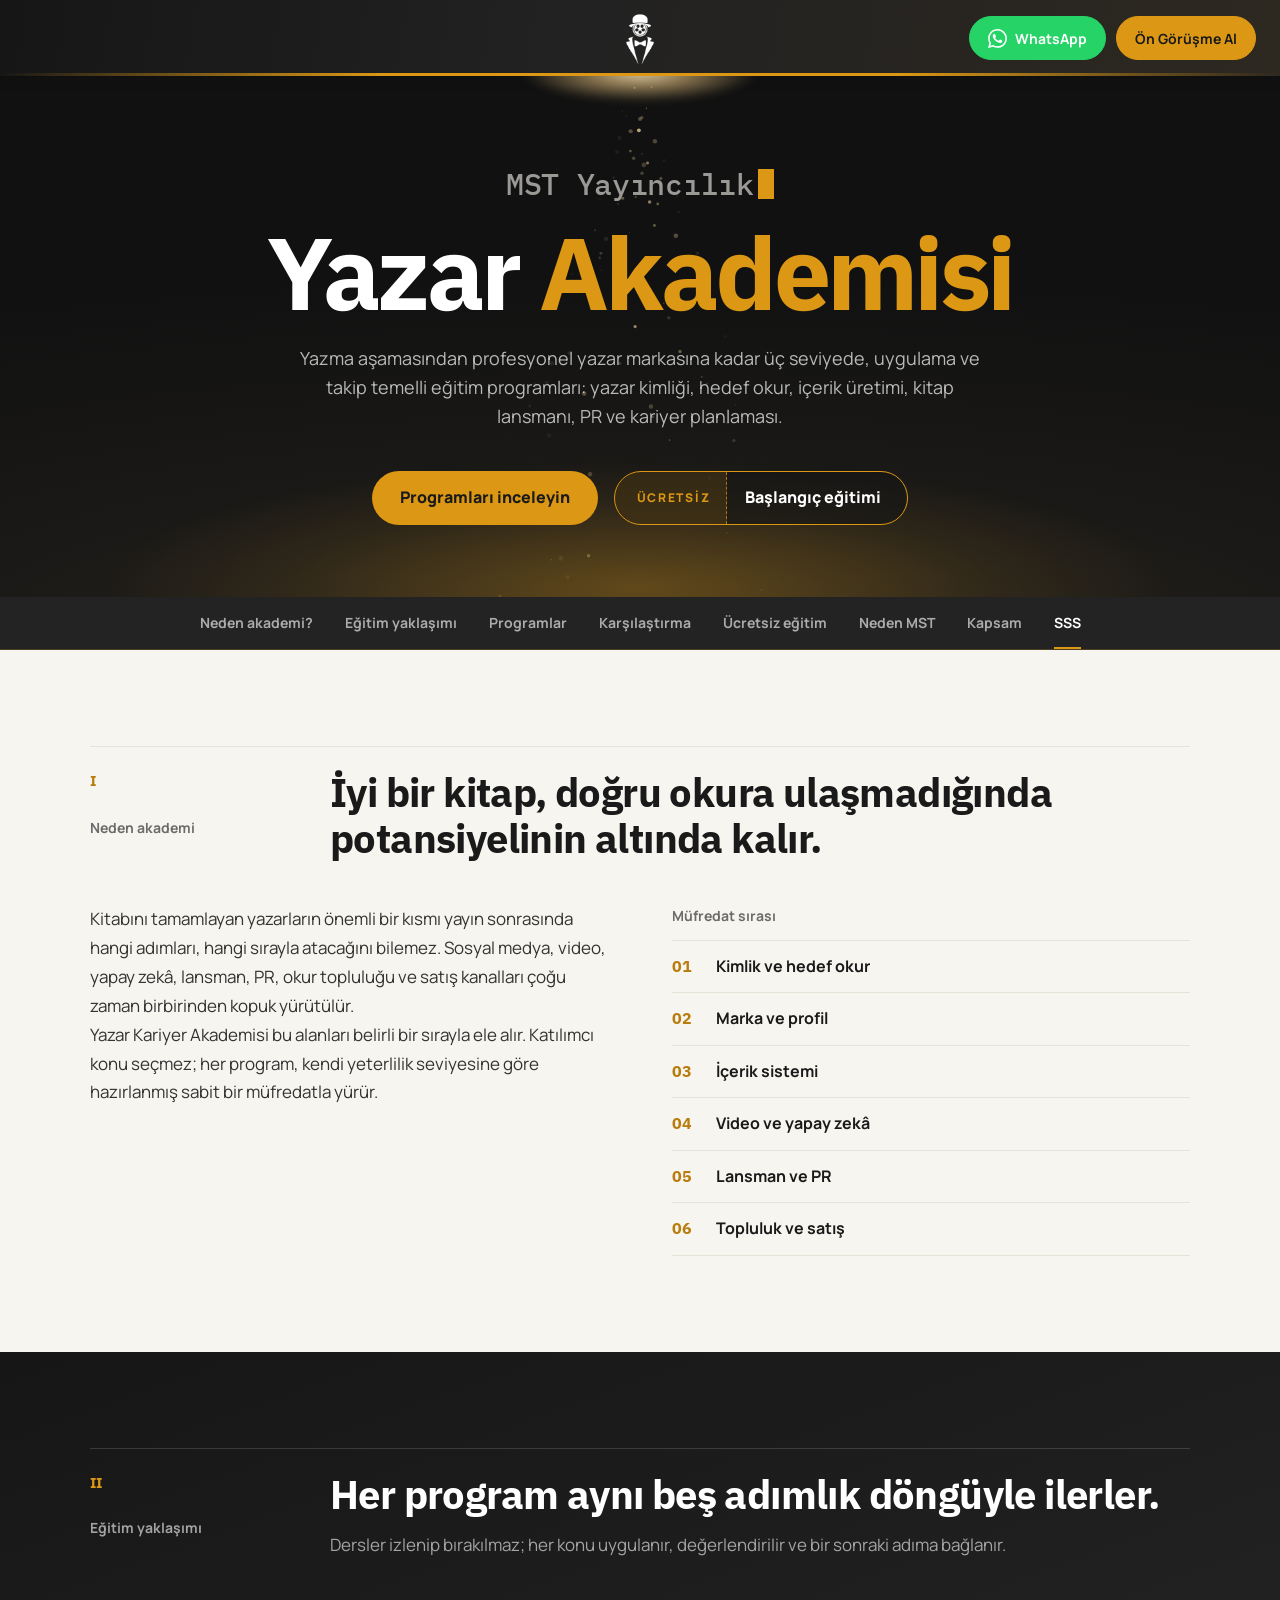
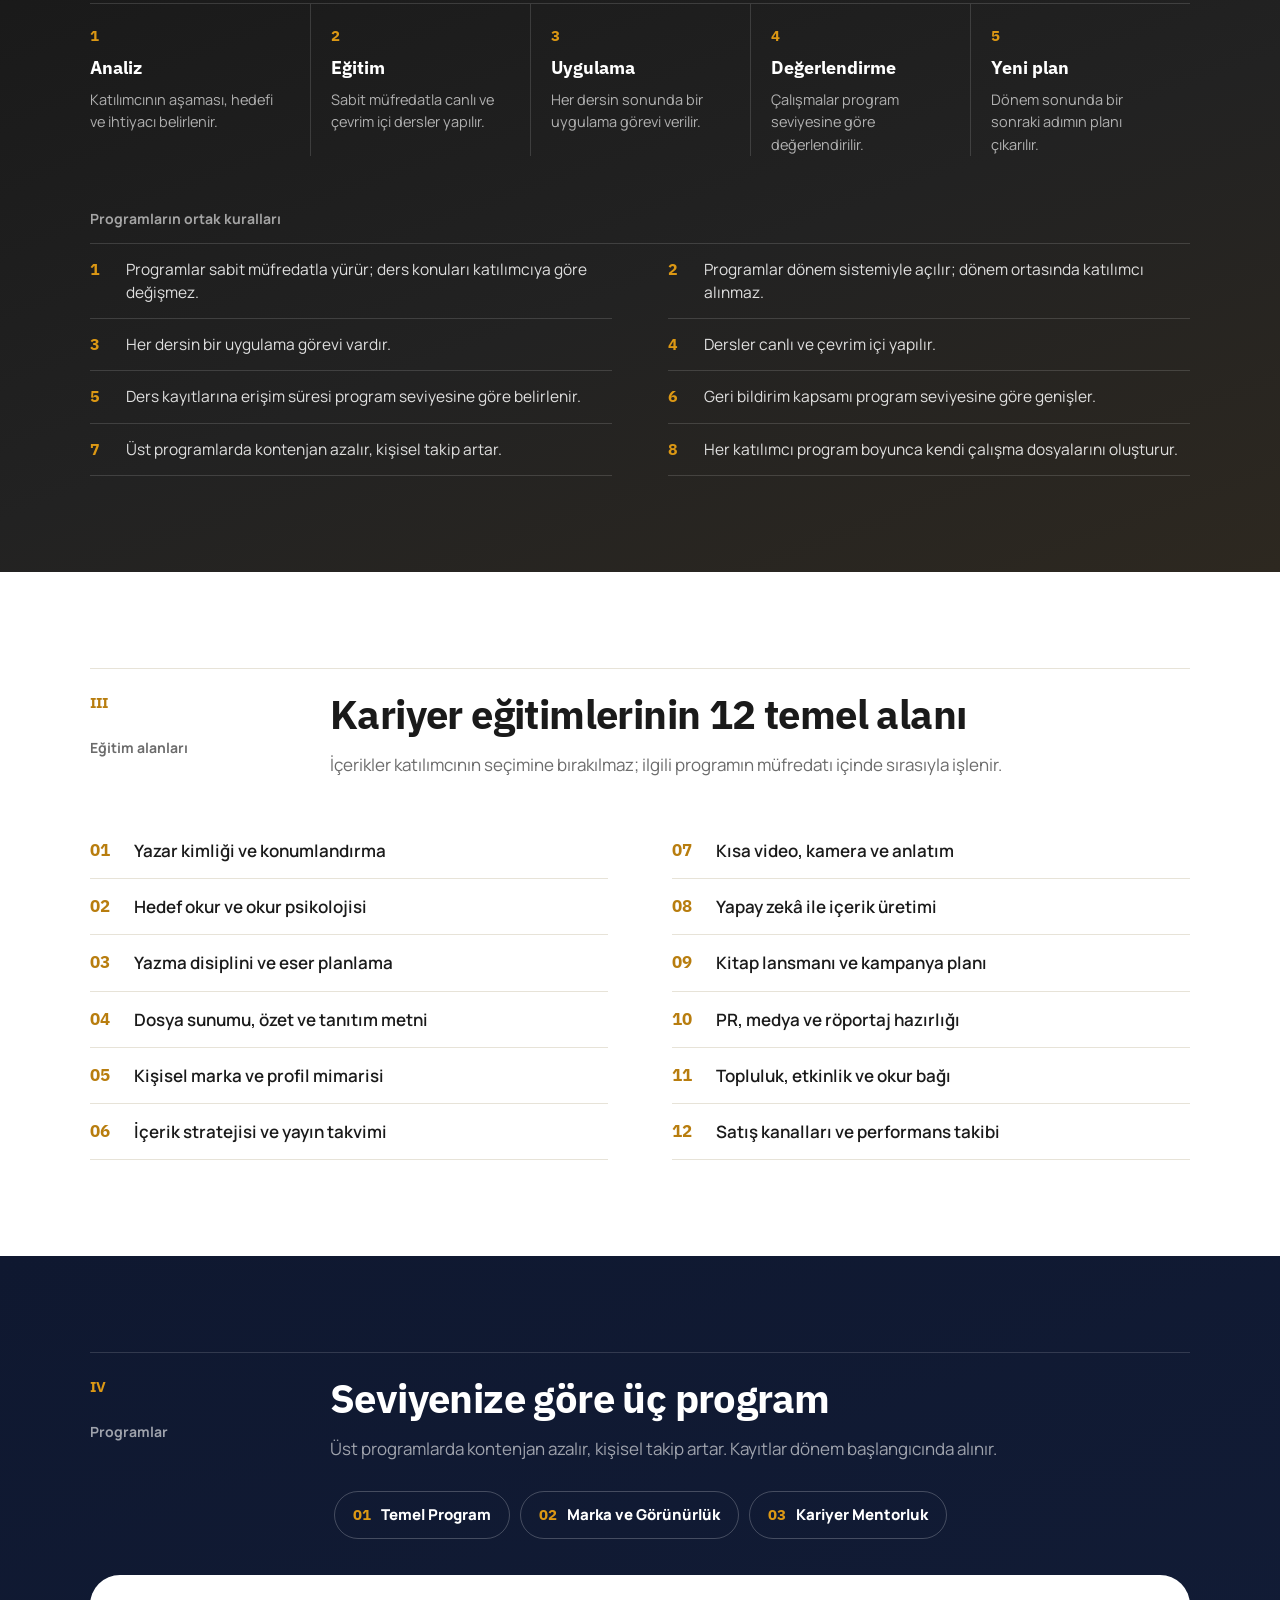
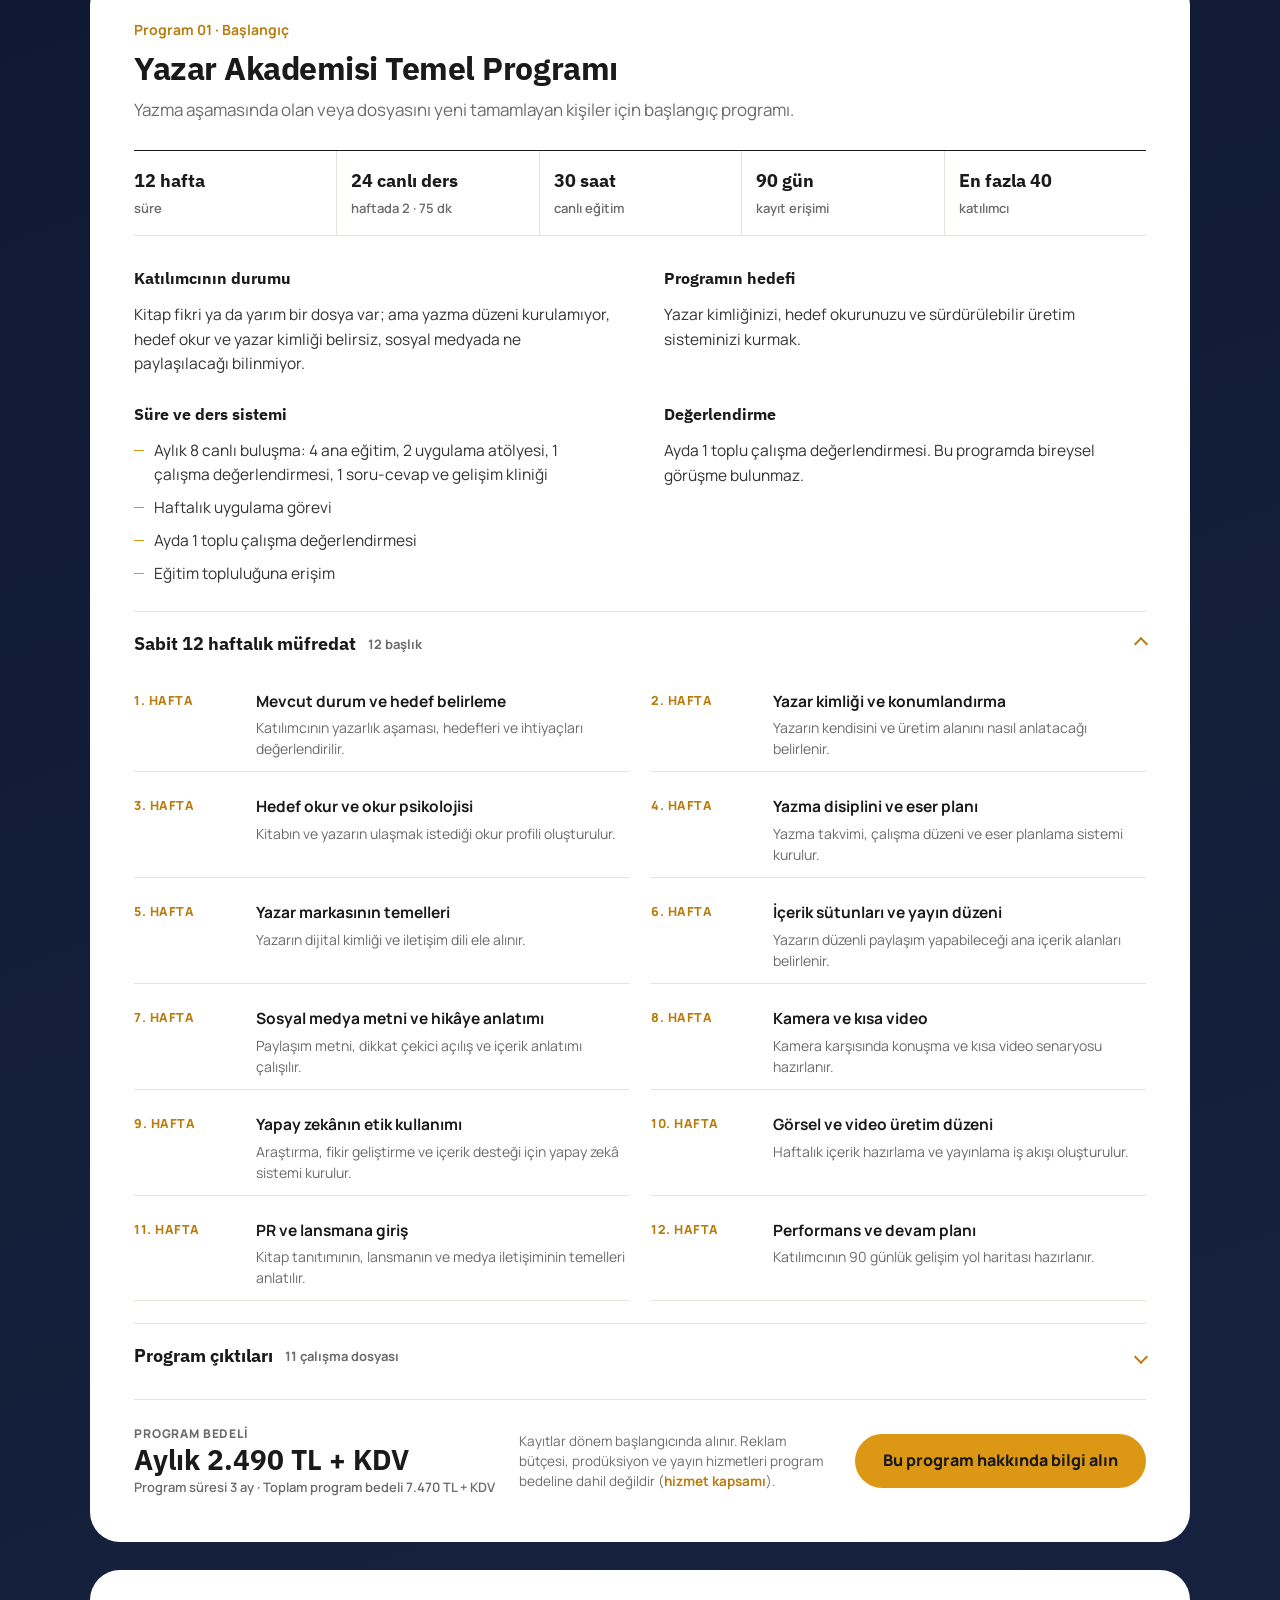
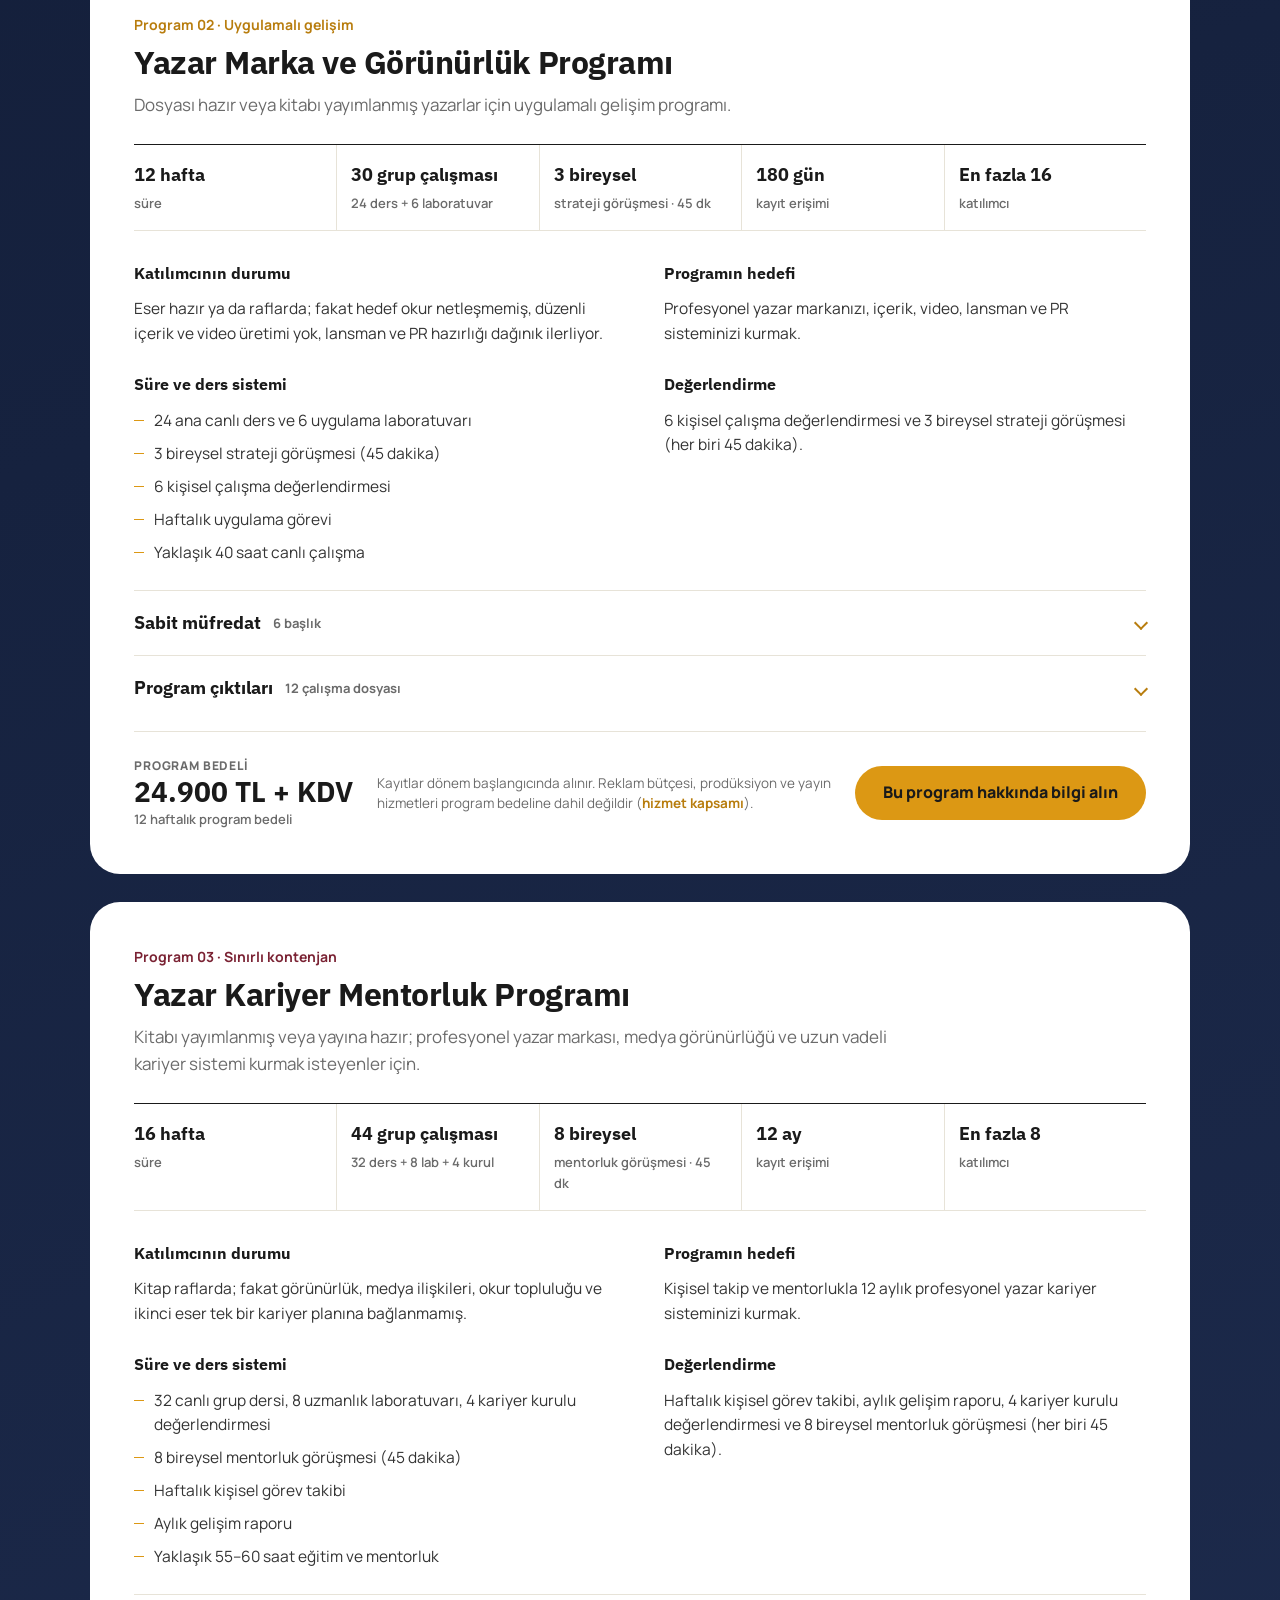
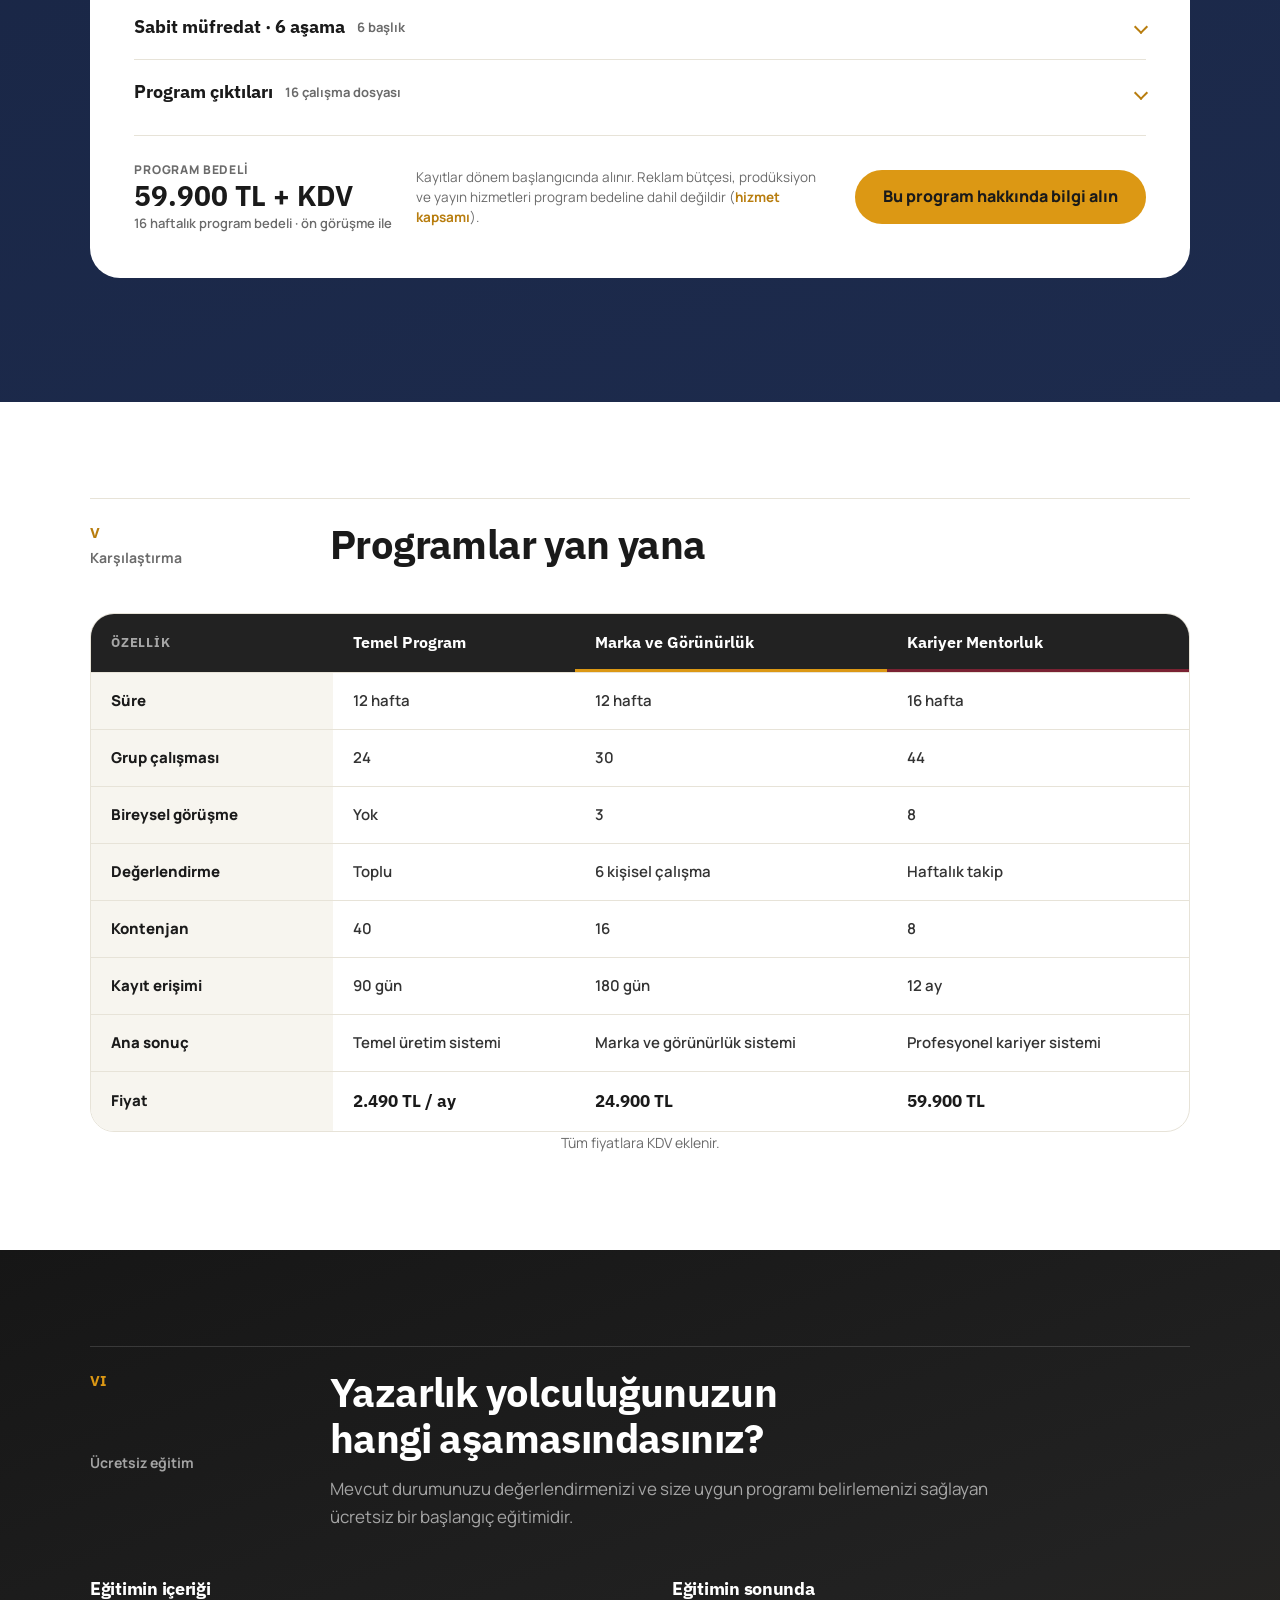
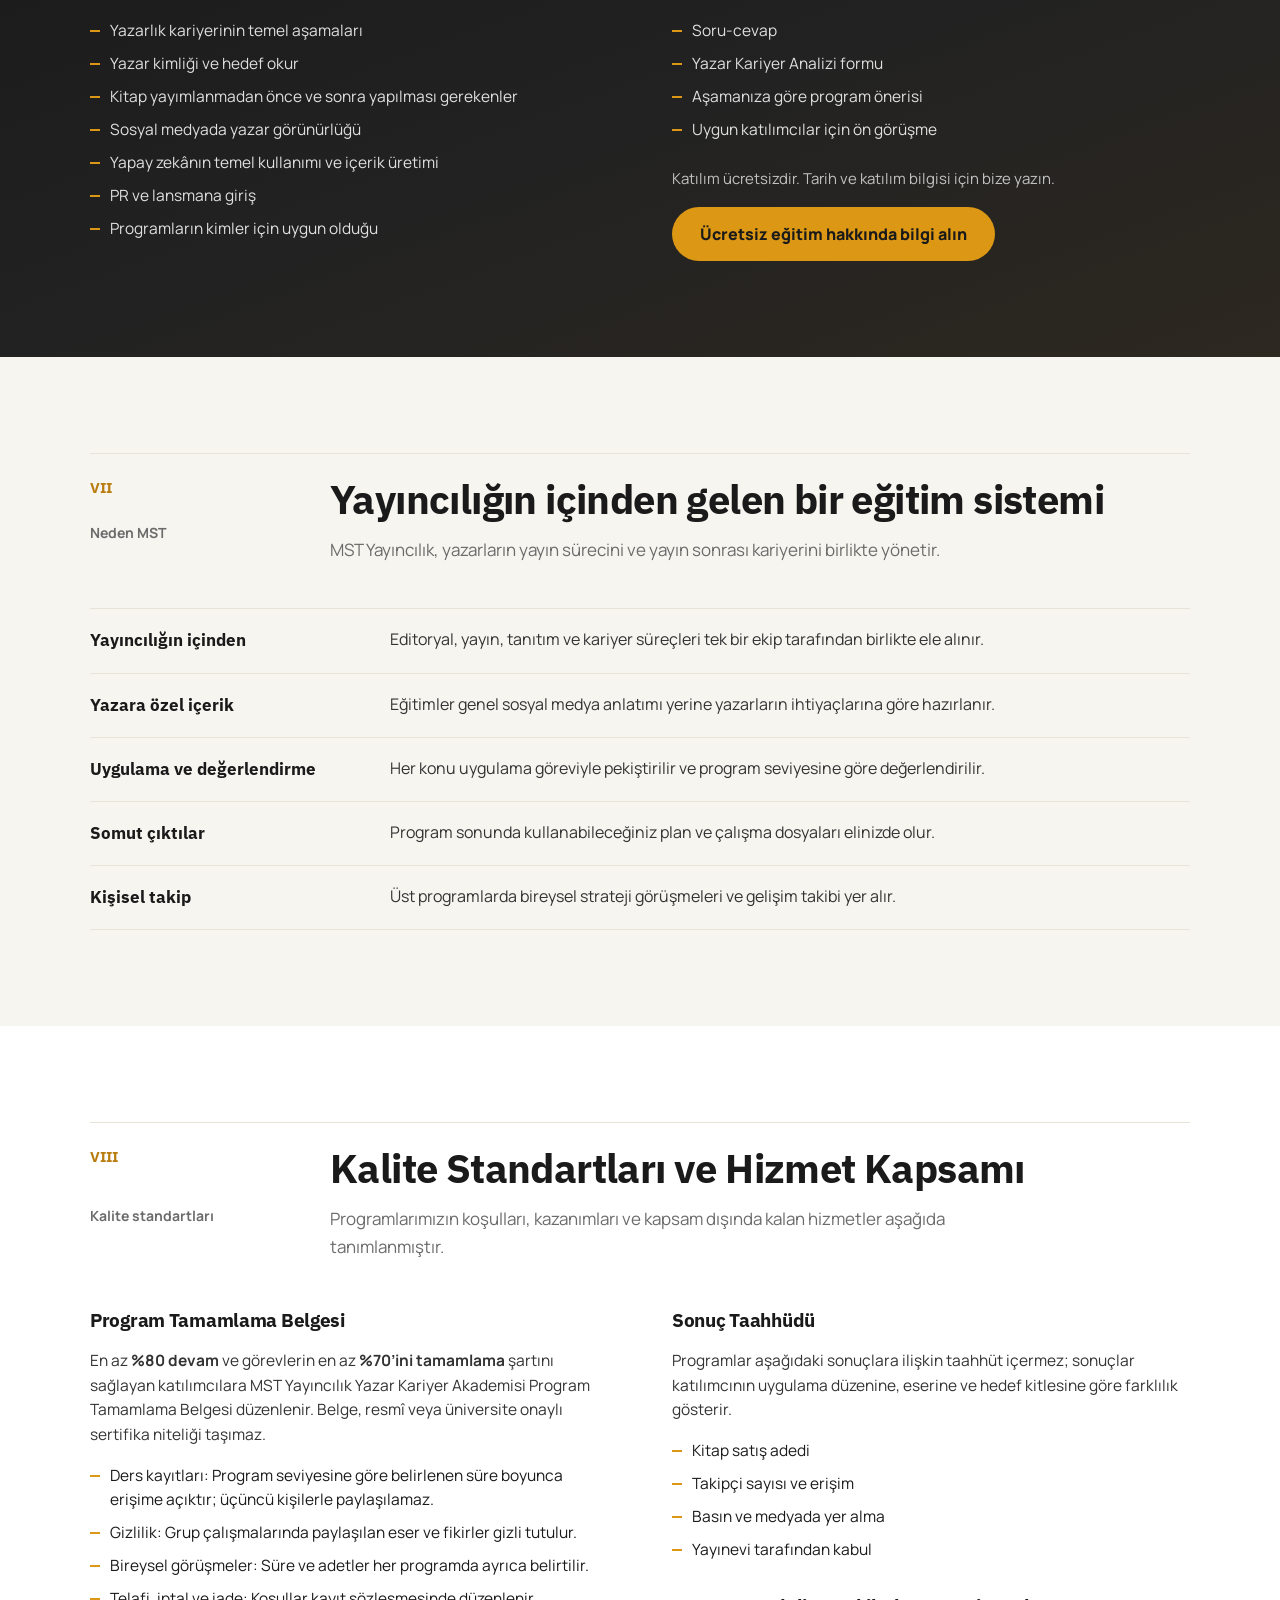
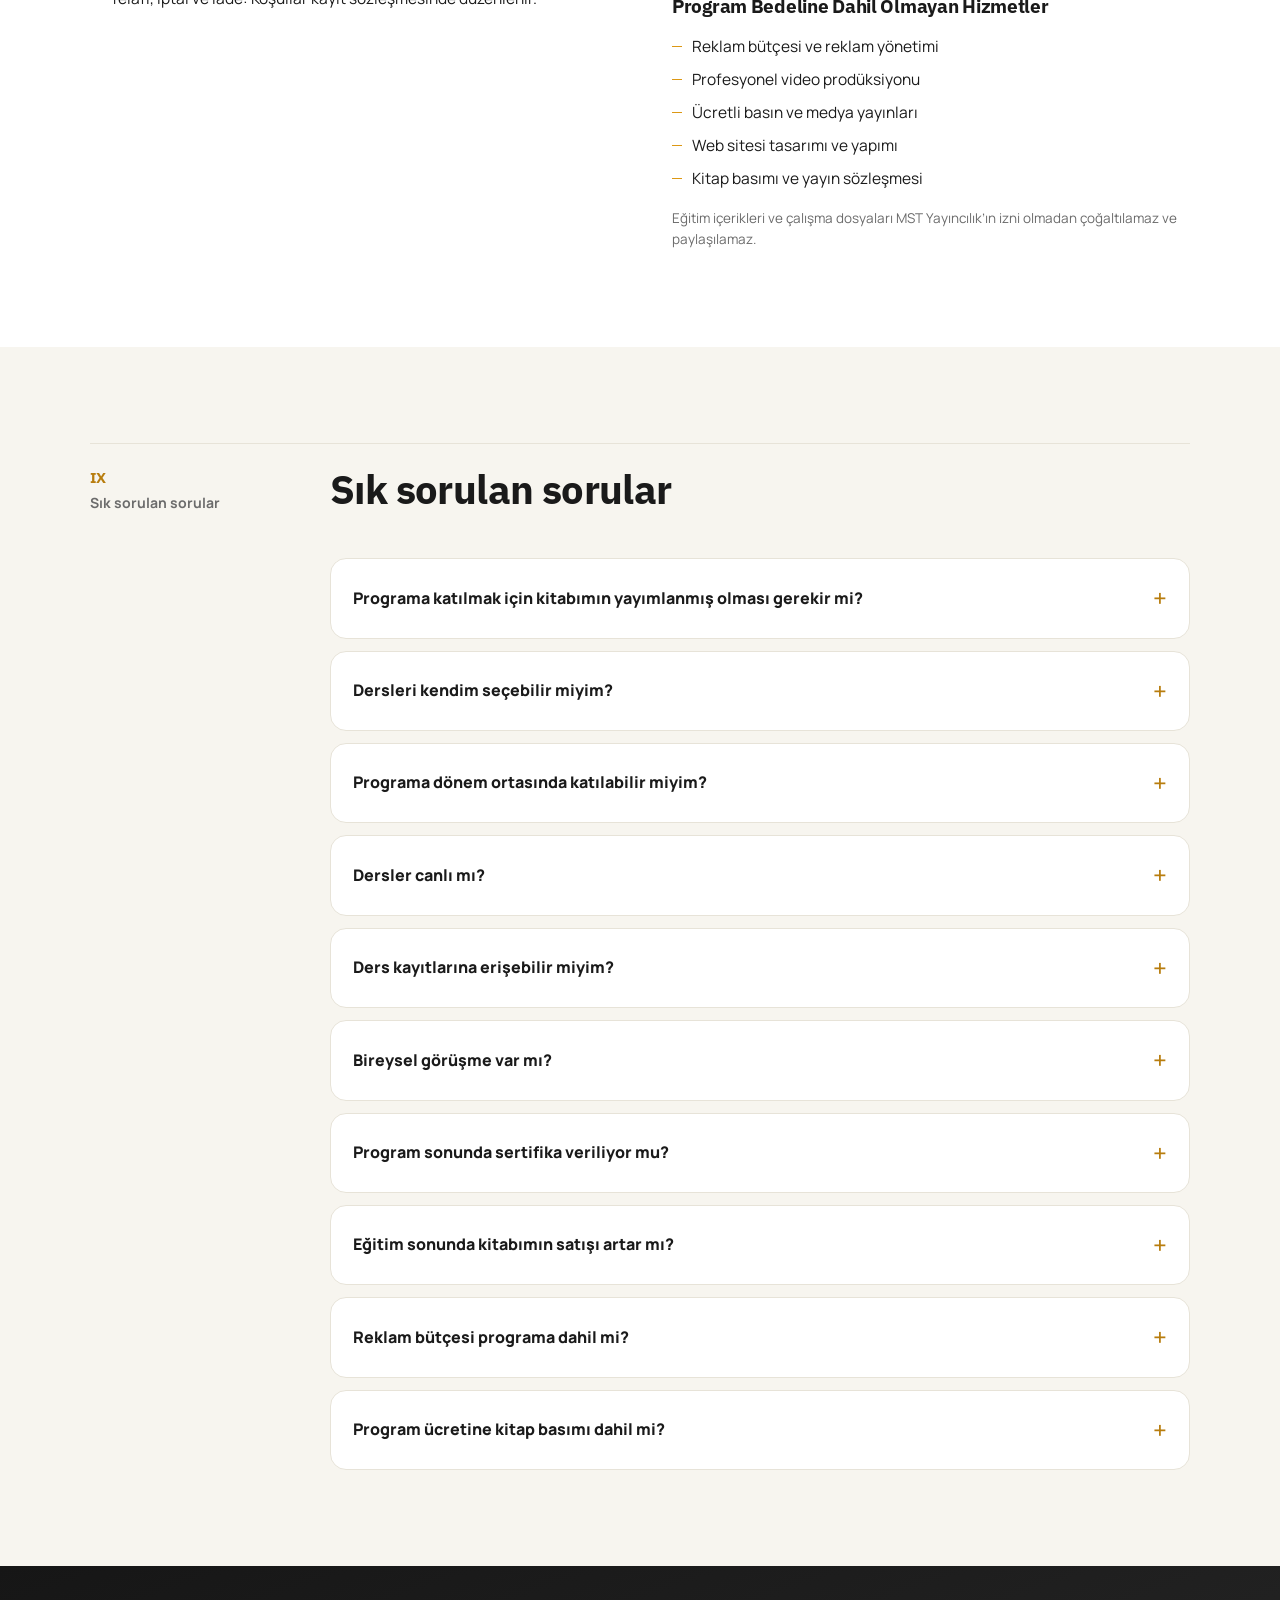
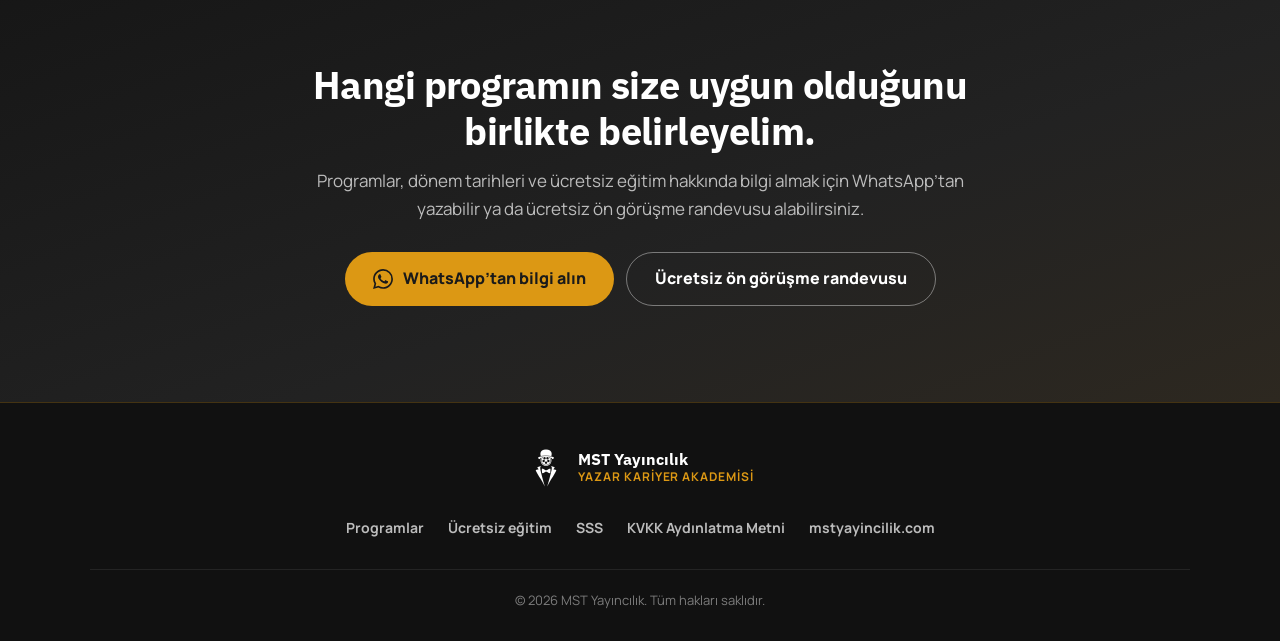
==== commit 035ab375: "Yerel önizlemeye akademi ön görüşme randevusu eklendi Co-Authored-By: Claude Opus 5.5 <noreply@anthr" ====
--- a/demo/akademi.html
+++ b/demo/akademi.html
@@ -21,7 +21,7 @@
                 <button type="button" class="mst-top__menu" aria-label="Menüyü aç" aria-expanded="false" aria-controls="mst-top-menu"><span></span><span></span><span></span></button>
                 <div class="mst-top__cta" id="mst-top-menu">
                     <a class="mst-top__btn mst-top__btn--wa" href="https://wa.me/905514112004?text=Merhaba%2C%20Yazar%20Kariyer%20Akademisi%20hakk%C4%B1nda%20bilgi%20almak%20istiyorum." target="_blank" rel="noopener" aria-label="WhatsApp'tan yazın"><svg class="mst-ic" width="18" height="18" viewBox="0 0 24 24" fill="currentColor" aria-hidden="true"><path d="M17.472 14.382c-.297-.149-1.758-.867-2.03-.967-.273-.099-.471-.148-.67.15-.197.297-.767.966-.94 1.164-.173.199-.347.223-.644.075-.297-.15-1.255-.463-2.39-1.475-.883-.788-1.48-1.761-1.653-2.059-.173-.297-.018-.458.13-.606.134-.133.298-.347.446-.52.149-.174.198-.298.298-.497.099-.198.05-.371-.025-.52-.075-.149-.669-1.612-.916-2.207-.242-.579-.487-.5-.669-.51-.173-.008-.371-.01-.57-.01-.198 0-.52.074-.792.372-.272.297-1.04 1.016-1.04 2.479 0 1.462 1.065 2.875 1.213 3.074.149.198 2.096 3.2 5.077 4.487.709.306 1.262.489 1.694.625.712.227 1.36.195 1.871.118.571-.085 1.758-.719 2.006-1.413.248-.694.248-1.289.173-1.413-.074-.124-.272-.198-.57-.347m-5.421 7.403h-.004a9.87 9.87 0 0 1-5.031-1.378l-.361-.214-3.741.982.998-3.648-.235-.374a9.86 9.86 0 0 1-1.51-5.26c.001-5.45 4.436-9.884 9.888-9.884 2.64 0 5.122 1.03 6.988 2.898a9.825 9.825 0 0 1 2.893 6.994c-.003 5.45-4.437 9.884-9.885 9.884m8.413-18.297A11.815 11.815 0 0 0 12.05 0C5.495 0 .16 5.335.157 11.892c0 2.096.547 4.142 1.588 5.945L.057 24l6.305-1.654a11.882 11.882 0 0 0 5.683 1.448h.005c6.554 0 11.89-5.335 11.893-11.893a11.821 11.821 0 0 0-3.48-8.413z"/></svg><span>WhatsApp</span></a>                    <a class="mst-top__btn mst-top__btn--mobil" href="https://mstyayincilik.com/"><span>Siteye Git</span><svg class="mst-ic" width="18" height="18" viewBox="0 0 24 24" fill="none" stroke="currentColor" stroke-width="2" stroke-linecap="round" stroke-linejoin="round" aria-hidden="true"><path d="M14 4h6v6M20 4l-9 9M19 14v5a1 1 0 0 1-1 1H5a1 1 0 0 1-1-1V6a1 1 0 0 1 1-1h5"/></svg></a>
-                    <a class="mst-top__btn mst-top__btn--altin" href="/"><span>Ön Görüşme Al</span></a>                </div>
+                    <a class="mst-top__btn mst-top__btn--altin" href="/akademi-randevu"><span>Ön Görüşme Al</span></a>                </div>
             </div>
         </header>
         
@@ -129,7 +129,7 @@
                     <div class="akd-program__alt">
                         <div class="akd-fiyat"><small>Program bedeli</small><strong>Aylık 2.490 TL + KDV</strong><span>Program süresi 3 ay · Toplam program bedeli 7.470 TL + KDV</span></div>
                         <p class="akd-program__not">Kayıtlar dönem başlangıcında alınır. Reklam bütçesi, prodüksiyon ve yayın hizmetleri program bedeline dahil değildir (<a href="#kapsam">hizmet kapsamı</a>).</p>
-                        <a class="uyg-btn uyg-btn--altin" href="https://wa.me/905514112004?text=Merhaba%2C%20Yazar%20Akademisi%20Temel%20Program%C4%B1%20hakk%C4%B1nda%20bilgi%20almak%20istiyorum." target="_blank" rel="noopener">Bu program hakkında bilgi alın</a>                    </div>
+                        <details class="akd-secim"><summary class="uyg-btn uyg-btn--altin">Bu program hakkında bilgi alın</summary><div class="akd-secim__panel"><p class="akd-secim__baslik">Nasıl bilgi almak istersiniz?</p><a class="akd-secim__secenek" href="https://wa.me/905514112004?text=Merhaba%2C%20Yazar%20Akademisi%20Temel%20Program%C4%B1%20hakk%C4%B1nda%20bilgi%20almak%20istiyorum." target="_blank" rel="noopener"><svg class="mst-ic" width="18" height="18" viewBox="0 0 24 24" fill="currentColor" aria-hidden="true"><path d="M17.472 14.382c-.297-.149-1.758-.867-2.03-.967-.273-.099-.471-.148-.67.15-.197.297-.767.966-.94 1.164-.173.199-.347.223-.644.075-.297-.15-1.255-.463-2.39-1.475-.883-.788-1.48-1.761-1.653-2.059-.173-.297-.018-.458.13-.606.134-.133.298-.347.446-.52.149-.174.198-.298.298-.497.099-.198.05-.371-.025-.52-.075-.149-.669-1.612-.916-2.207-.242-.579-.487-.5-.669-.51-.173-.008-.371-.01-.57-.01-.198 0-.52.074-.792.372-.272.297-1.04 1.016-1.04 2.479 0 1.462 1.065 2.875 1.213 3.074.149.198 2.096 3.2 5.077 4.487.709.306 1.262.489 1.694.625.712.227 1.36.195 1.871.118.571-.085 1.758-.719 2.006-1.413.248-.694.248-1.289.173-1.413-.074-.124-.272-.198-.57-.347m-5.421 7.403h-.004a9.87 9.87 0 0 1-5.031-1.378l-.361-.214-3.741.982.998-3.648-.235-.374a9.86 9.86 0 0 1-1.51-5.26c.001-5.45 4.436-9.884 9.888-9.884 2.64 0 5.122 1.03 6.988 2.898a9.825 9.825 0 0 1 2.893 6.994c-.003 5.45-4.437 9.884-9.885 9.884m8.413-18.297A11.815 11.815 0 0 0 12.05 0C5.495 0 .16 5.335.157 11.892c0 2.096.547 4.142 1.588 5.945L.057 24l6.305-1.654a11.882 11.882 0 0 0 5.683 1.448h.005c6.554 0 11.89-5.335 11.893-11.893a11.821 11.821 0 0 0-3.48-8.413z"/></svg><span><strong>WhatsApp’tan yazın</strong><small>Sorularınızı yazılı iletin</small></span></a><a class="akd-secim__secenek" href="/akademi-randevu?program=temel"><svg class="mst-ic" width="18" height="18" viewBox="0 0 24 24" fill="none" stroke="currentColor" stroke-width="2" stroke-linecap="round" stroke-linejoin="round" aria-hidden="true"><circle cx="12" cy="12" r="9"/><path d="M12 7v5l3 2"/></svg><span><strong>Ön görüşme randevusu alın</strong><small>Size uygun saatte sizi arayalım</small></span></a></div></details>                    </div>
                 </article>
                             <article class="akd-program akd-program--marka" id="program-marka">
                     <header class="akd-program__bas">
@@ -162,7 +162,7 @@
                     <div class="akd-program__alt">
                         <div class="akd-fiyat"><small>Program bedeli</small><strong>24.900 TL + KDV</strong><span>12 haftalık program bedeli</span></div>
                         <p class="akd-program__not">Kayıtlar dönem başlangıcında alınır. Reklam bütçesi, prodüksiyon ve yayın hizmetleri program bedeline dahil değildir (<a href="#kapsam">hizmet kapsamı</a>).</p>
-                        <a class="uyg-btn uyg-btn--altin" href="https://wa.me/905514112004?text=Merhaba%2C%20Yazar%20Marka%20ve%20G%C3%B6r%C3%BCn%C3%BCrl%C3%BCk%20Program%C4%B1%20hakk%C4%B1nda%20bilgi%20almak%20istiyorum." target="_blank" rel="noopener">Bu program hakkında bilgi alın</a>                    </div>
+                        <details class="akd-secim"><summary class="uyg-btn uyg-btn--altin">Bu program hakkında bilgi alın</summary><div class="akd-secim__panel"><p class="akd-secim__baslik">Nasıl bilgi almak istersiniz?</p><a class="akd-secim__secenek" href="https://wa.me/905514112004?text=Merhaba%2C%20Yazar%20Marka%20ve%20G%C3%B6r%C3%BCn%C3%BCrl%C3%BCk%20Program%C4%B1%20hakk%C4%B1nda%20bilgi%20almak%20istiyorum." target="_blank" rel="noopener"><svg class="mst-ic" width="18" height="18" viewBox="0 0 24 24" fill="currentColor" aria-hidden="true"><path d="M17.472 14.382c-.297-.149-1.758-.867-2.03-.967-.273-.099-.471-.148-.67.15-.197.297-.767.966-.94 1.164-.173.199-.347.223-.644.075-.297-.15-1.255-.463-2.39-1.475-.883-.788-1.48-1.761-1.653-2.059-.173-.297-.018-.458.13-.606.134-.133.298-.347.446-.52.149-.174.198-.298.298-.497.099-.198.05-.371-.025-.52-.075-.149-.669-1.612-.916-2.207-.242-.579-.487-.5-.669-.51-.173-.008-.371-.01-.57-.01-.198 0-.52.074-.792.372-.272.297-1.04 1.016-1.04 2.479 0 1.462 1.065 2.875 1.213 3.074.149.198 2.096 3.2 5.077 4.487.709.306 1.262.489 1.694.625.712.227 1.36.195 1.871.118.571-.085 1.758-.719 2.006-1.413.248-.694.248-1.289.173-1.413-.074-.124-.272-.198-.57-.347m-5.421 7.403h-.004a9.87 9.87 0 0 1-5.031-1.378l-.361-.214-3.741.982.998-3.648-.235-.374a9.86 9.86 0 0 1-1.51-5.26c.001-5.45 4.436-9.884 9.888-9.884 2.64 0 5.122 1.03 6.988 2.898a9.825 9.825 0 0 1 2.893 6.994c-.003 5.45-4.437 9.884-9.885 9.884m8.413-18.297A11.815 11.815 0 0 0 12.05 0C5.495 0 .16 5.335.157 11.892c0 2.096.547 4.142 1.588 5.945L.057 24l6.305-1.654a11.882 11.882 0 0 0 5.683 1.448h.005c6.554 0 11.89-5.335 11.893-11.893a11.821 11.821 0 0 0-3.48-8.413z"/></svg><span><strong>WhatsApp’tan yazın</strong><small>Sorularınızı yazılı iletin</small></span></a><a class="akd-secim__secenek" href="/akademi-randevu?program=marka"><svg class="mst-ic" width="18" height="18" viewBox="0 0 24 24" fill="none" stroke="currentColor" stroke-width="2" stroke-linecap="round" stroke-linejoin="round" aria-hidden="true"><circle cx="12" cy="12" r="9"/><path d="M12 7v5l3 2"/></svg><span><strong>Ön görüşme randevusu alın</strong><small>Size uygun saatte sizi arayalım</small></span></a></div></details>                    </div>
                 </article>
                             <article class="akd-program akd-program--mentorluk" id="program-mentorluk">
                     <header class="akd-program__bas">
@@ -195,7 +195,7 @@
                     <div class="akd-program__alt">
                         <div class="akd-fiyat"><small>Program bedeli</small><strong>59.900 TL + KDV</strong><span>16 haftalık program bedeli · ön görüşme ile</span></div>
                         <p class="akd-program__not">Kayıtlar dönem başlangıcında alınır. Reklam bütçesi, prodüksiyon ve yayın hizmetleri program bedeline dahil değildir (<a href="#kapsam">hizmet kapsamı</a>).</p>
-                        <a class="uyg-btn uyg-btn--altin" href="https://wa.me/905514112004?text=Merhaba%2C%20Yazar%20Kariyer%20Mentorluk%20Program%C4%B1%20hakk%C4%B1nda%20bilgi%20almak%20istiyorum." target="_blank" rel="noopener">Bu program hakkında bilgi alın</a>                    </div>
+                        <details class="akd-secim"><summary class="uyg-btn uyg-btn--altin">Bu program hakkında bilgi alın</summary><div class="akd-secim__panel"><p class="akd-secim__baslik">Nasıl bilgi almak istersiniz?</p><a class="akd-secim__secenek" href="https://wa.me/905514112004?text=Merhaba%2C%20Yazar%20Kariyer%20Mentorluk%20Program%C4%B1%20hakk%C4%B1nda%20bilgi%20almak%20istiyorum." target="_blank" rel="noopener"><svg class="mst-ic" width="18" height="18" viewBox="0 0 24 24" fill="currentColor" aria-hidden="true"><path d="M17.472 14.382c-.297-.149-1.758-.867-2.03-.967-.273-.099-.471-.148-.67.15-.197.297-.767.966-.94 1.164-.173.199-.347.223-.644.075-.297-.15-1.255-.463-2.39-1.475-.883-.788-1.48-1.761-1.653-2.059-.173-.297-.018-.458.13-.606.134-.133.298-.347.446-.52.149-.174.198-.298.298-.497.099-.198.05-.371-.025-.52-.075-.149-.669-1.612-.916-2.207-.242-.579-.487-.5-.669-.51-.173-.008-.371-.01-.57-.01-.198 0-.52.074-.792.372-.272.297-1.04 1.016-1.04 2.479 0 1.462 1.065 2.875 1.213 3.074.149.198 2.096 3.2 5.077 4.487.709.306 1.262.489 1.694.625.712.227 1.36.195 1.871.118.571-.085 1.758-.719 2.006-1.413.248-.694.248-1.289.173-1.413-.074-.124-.272-.198-.57-.347m-5.421 7.403h-.004a9.87 9.87 0 0 1-5.031-1.378l-.361-.214-3.741.982.998-3.648-.235-.374a9.86 9.86 0 0 1-1.51-5.26c.001-5.45 4.436-9.884 9.888-9.884 2.64 0 5.122 1.03 6.988 2.898a9.825 9.825 0 0 1 2.893 6.994c-.003 5.45-4.437 9.884-9.885 9.884m8.413-18.297A11.815 11.815 0 0 0 12.05 0C5.495 0 .16 5.335.157 11.892c0 2.096.547 4.142 1.588 5.945L.057 24l6.305-1.654a11.882 11.882 0 0 0 5.683 1.448h.005c6.554 0 11.89-5.335 11.893-11.893a11.821 11.821 0 0 0-3.48-8.413z"/></svg><span><strong>WhatsApp’tan yazın</strong><small>Sorularınızı yazılı iletin</small></span></a><a class="akd-secim__secenek" href="/akademi-randevu?program=mentorluk"><svg class="mst-ic" width="18" height="18" viewBox="0 0 24 24" fill="none" stroke="currentColor" stroke-width="2" stroke-linecap="round" stroke-linejoin="round" aria-hidden="true"><circle cx="12" cy="12" r="9"/><path d="M12 7v5l3 2"/></svg><span><strong>Ön görüşme randevusu alın</strong><small>Size uygun saatte sizi arayalım</small></span></a></div></details>                    </div>
                 </article>
                     </div>
     </section>
@@ -246,7 +246,7 @@
                 <div><h3>Eğitimin içeriği</h3><ul class="akd-liste "><li>Yazarlık kariyerinin temel aşamaları</li><li>Yazar kimliği ve hedef okur</li><li>Kitap yayımlanmadan önce ve sonra yapılması gerekenler</li><li>Sosyal medyada yazar görünürlüğü</li><li>Yapay zekânın temel kullanımı ve içerik üretimi</li><li>PR ve lansmana giriş</li><li>Programların kimler için uygun olduğu</li></ul></div>
                 <div>
                     <h3>Eğitimin sonunda</h3><ul class="akd-liste "><li>Soru-cevap</li><li>Yazar Kariyer Analizi formu</li><li>Aşamanıza göre program önerisi</li><li>Uygun katılımcılar için ön görüşme</li></ul>                    <p class="akd-ucretsiz__not">Katılım ücretsizdir. Tarih ve katılım bilgisi için bize yazın.</p>
-                    <a class="uyg-btn uyg-btn--altin" href="https://wa.me/905514112004?text=Merhaba%2C%20Yazar%20Kariyer%20Akademisi%20%C3%BCcretsiz%20e%C4%9Fitimi%20hakk%C4%B1nda%20bilgi%20almak%20istiyorum." target="_blank" rel="noopener"><svg class="mst-ic" width="18" height="18" viewBox="0 0 24 24" fill="currentColor" aria-hidden="true"><path d="M17.472 14.382c-.297-.149-1.758-.867-2.03-.967-.273-.099-.471-.148-.67.15-.197.297-.767.966-.94 1.164-.173.199-.347.223-.644.075-.297-.15-1.255-.463-2.39-1.475-.883-.788-1.48-1.761-1.653-2.059-.173-.297-.018-.458.13-.606.134-.133.298-.347.446-.52.149-.174.198-.298.298-.497.099-.198.05-.371-.025-.52-.075-.149-.669-1.612-.916-2.207-.242-.579-.487-.5-.669-.51-.173-.008-.371-.01-.57-.01-.198 0-.52.074-.792.372-.272.297-1.04 1.016-1.04 2.479 0 1.462 1.065 2.875 1.213 3.074.149.198 2.096 3.2 5.077 4.487.709.306 1.262.489 1.694.625.712.227 1.36.195 1.871.118.571-.085 1.758-.719 2.006-1.413.248-.694.248-1.289.173-1.413-.074-.124-.272-.198-.57-.347m-5.421 7.403h-.004a9.87 9.87 0 0 1-5.031-1.378l-.361-.214-3.741.982.998-3.648-.235-.374a9.86 9.86 0 0 1-1.51-5.26c.001-5.45 4.436-9.884 9.888-9.884 2.64 0 5.122 1.03 6.988 2.898a9.825 9.825 0 0 1 2.893 6.994c-.003 5.45-4.437 9.884-9.885 9.884m8.413-18.297A11.815 11.815 0 0 0 12.05 0C5.495 0 .16 5.335.157 11.892c0 2.096.547 4.142 1.588 5.945L.057 24l6.305-1.654a11.882 11.882 0 0 0 5.683 1.448h.005c6.554 0 11.89-5.335 11.893-11.893a11.821 11.821 0 0 0-3.48-8.413z"/></svg> Ücretsiz eğitim hakkında bilgi alın</a>                </div>
+                    <details class="akd-secim"><summary class="uyg-btn uyg-btn--altin">Ücretsiz eğitim hakkında bilgi alın</summary><div class="akd-secim__panel"><p class="akd-secim__baslik">Nasıl bilgi almak istersiniz?</p><a class="akd-secim__secenek" href="https://wa.me/905514112004?text=Merhaba%2C%20Yazar%20Kariyer%20Akademisi%20%C3%BCcretsiz%20e%C4%9Fitimi%20hakk%C4%B1nda%20bilgi%20almak%20istiyorum." target="_blank" rel="noopener"><svg class="mst-ic" width="18" height="18" viewBox="0 0 24 24" fill="currentColor" aria-hidden="true"><path d="M17.472 14.382c-.297-.149-1.758-.867-2.03-.967-.273-.099-.471-.148-.67.15-.197.297-.767.966-.94 1.164-.173.199-.347.223-.644.075-.297-.15-1.255-.463-2.39-1.475-.883-.788-1.48-1.761-1.653-2.059-.173-.297-.018-.458.13-.606.134-.133.298-.347.446-.52.149-.174.198-.298.298-.497.099-.198.05-.371-.025-.52-.075-.149-.669-1.612-.916-2.207-.242-.579-.487-.5-.669-.51-.173-.008-.371-.01-.57-.01-.198 0-.52.074-.792.372-.272.297-1.04 1.016-1.04 2.479 0 1.462 1.065 2.875 1.213 3.074.149.198 2.096 3.2 5.077 4.487.709.306 1.262.489 1.694.625.712.227 1.36.195 1.871.118.571-.085 1.758-.719 2.006-1.413.248-.694.248-1.289.173-1.413-.074-.124-.272-.198-.57-.347m-5.421 7.403h-.004a9.87 9.87 0 0 1-5.031-1.378l-.361-.214-3.741.982.998-3.648-.235-.374a9.86 9.86 0 0 1-1.51-5.26c.001-5.45 4.436-9.884 9.888-9.884 2.64 0 5.122 1.03 6.988 2.898a9.825 9.825 0 0 1 2.893 6.994c-.003 5.45-4.437 9.884-9.885 9.884m8.413-18.297A11.815 11.815 0 0 0 12.05 0C5.495 0 .16 5.335.157 11.892c0 2.096.547 4.142 1.588 5.945L.057 24l6.305-1.654a11.882 11.882 0 0 0 5.683 1.448h.005c6.554 0 11.89-5.335 11.893-11.893a11.821 11.821 0 0 0-3.48-8.413z"/></svg><span><strong>WhatsApp’tan yazın</strong><small>Sorularınızı yazılı iletin</small></span></a><a class="akd-secim__secenek" href="/akademi-randevu"><svg class="mst-ic" width="18" height="18" viewBox="0 0 24 24" fill="none" stroke="currentColor" stroke-width="2" stroke-linecap="round" stroke-linejoin="round" aria-hidden="true"><circle cx="12" cy="12" r="9"/><path d="M12 7v5l3 2"/></svg><span><strong>Ön görüşme randevusu alın</strong><small>Size uygun saatte sizi arayalım</small></span></a></div></details>                </div>
             </div>
         </div>
     </section>
@@ -301,7 +301,7 @@
             <h2>Hangi programın size uygun olduğunu birlikte belirleyelim.</h2>
             <p>Programlar, dönem tarihleri ve ücretsiz eğitim hakkında bilgi almak için WhatsApp’tan yazabilir ya da ücretsiz ön görüşme randevusu alabilirsiniz.</p>
             <div class="akd-iletisim__butonlar">
-                <a class="uyg-btn uyg-btn--altin" href="https://wa.me/905514112004?text=Merhaba%2C%20Yazar%20Kariyer%20Akademisi%20hakk%C4%B1nda%20bilgi%20almak%20istiyorum." target="_blank" rel="noopener"><svg class="mst-ic" width="18" height="18" viewBox="0 0 24 24" fill="currentColor" aria-hidden="true"><path d="M17.472 14.382c-.297-.149-1.758-.867-2.03-.967-.273-.099-.471-.148-.67.15-.197.297-.767.966-.94 1.164-.173.199-.347.223-.644.075-.297-.15-1.255-.463-2.39-1.475-.883-.788-1.48-1.761-1.653-2.059-.173-.297-.018-.458.13-.606.134-.133.298-.347.446-.52.149-.174.198-.298.298-.497.099-.198.05-.371-.025-.52-.075-.149-.669-1.612-.916-2.207-.242-.579-.487-.5-.669-.51-.173-.008-.371-.01-.57-.01-.198 0-.52.074-.792.372-.272.297-1.04 1.016-1.04 2.479 0 1.462 1.065 2.875 1.213 3.074.149.198 2.096 3.2 5.077 4.487.709.306 1.262.489 1.694.625.712.227 1.36.195 1.871.118.571-.085 1.758-.719 2.006-1.413.248-.694.248-1.289.173-1.413-.074-.124-.272-.198-.57-.347m-5.421 7.403h-.004a9.87 9.87 0 0 1-5.031-1.378l-.361-.214-3.741.982.998-3.648-.235-.374a9.86 9.86 0 0 1-1.51-5.26c.001-5.45 4.436-9.884 9.888-9.884 2.64 0 5.122 1.03 6.988 2.898a9.825 9.825 0 0 1 2.893 6.994c-.003 5.45-4.437 9.884-9.885 9.884m8.413-18.297A11.815 11.815 0 0 0 12.05 0C5.495 0 .16 5.335.157 11.892c0 2.096.547 4.142 1.588 5.945L.057 24l6.305-1.654a11.882 11.882 0 0 0 5.683 1.448h.005c6.554 0 11.89-5.335 11.893-11.893a11.821 11.821 0 0 0-3.48-8.413z"/></svg> WhatsApp’tan bilgi alın</a>                <a class="uyg-btn uyg-btn--cizgi" href="/">Ücretsiz ön görüşme randevusu</a>
+                <a class="uyg-btn uyg-btn--altin" href="https://wa.me/905514112004?text=Merhaba%2C%20Yazar%20Kariyer%20Akademisi%20hakk%C4%B1nda%20bilgi%20almak%20istiyorum." target="_blank" rel="noopener"><svg class="mst-ic" width="18" height="18" viewBox="0 0 24 24" fill="currentColor" aria-hidden="true"><path d="M17.472 14.382c-.297-.149-1.758-.867-2.03-.967-.273-.099-.471-.148-.67.15-.197.297-.767.966-.94 1.164-.173.199-.347.223-.644.075-.297-.15-1.255-.463-2.39-1.475-.883-.788-1.48-1.761-1.653-2.059-.173-.297-.018-.458.13-.606.134-.133.298-.347.446-.52.149-.174.198-.298.298-.497.099-.198.05-.371-.025-.52-.075-.149-.669-1.612-.916-2.207-.242-.579-.487-.5-.669-.51-.173-.008-.371-.01-.57-.01-.198 0-.52.074-.792.372-.272.297-1.04 1.016-1.04 2.479 0 1.462 1.065 2.875 1.213 3.074.149.198 2.096 3.2 5.077 4.487.709.306 1.262.489 1.694.625.712.227 1.36.195 1.871.118.571-.085 1.758-.719 2.006-1.413.248-.694.248-1.289.173-1.413-.074-.124-.272-.198-.57-.347m-5.421 7.403h-.004a9.87 9.87 0 0 1-5.031-1.378l-.361-.214-3.741.982.998-3.648-.235-.374a9.86 9.86 0 0 1-1.51-5.26c.001-5.45 4.436-9.884 9.888-9.884 2.64 0 5.122 1.03 6.988 2.898a9.825 9.825 0 0 1 2.893 6.994c-.003 5.45-4.437 9.884-9.885 9.884m8.413-18.297A11.815 11.815 0 0 0 12.05 0C5.495 0 .16 5.335.157 11.892c0 2.096.547 4.142 1.588 5.945L.057 24l6.305-1.654a11.882 11.882 0 0 0 5.683 1.448h.005c6.554 0 11.89-5.335 11.893-11.893a11.821 11.821 0 0 0-3.48-8.413z"/></svg> WhatsApp’tan bilgi alın</a>                <a class="uyg-btn uyg-btn--cizgi" href="/akademi-randevu">Ücretsiz ön görüşme randevusu</a>
             </div>
         </div>
     </section>
--- a/mst-randevu/assets/randevu.css
+++ b/mst-randevu/assets/randevu.css
@@ -295,13 +295,13 @@
 .mst-rnd__field { display: block; margin: 0 0 16px; }
 .mst-rnd__field > span { display: block; margin-bottom: 6px; font-weight: 700; font-size: 14px; color: var(--mst-koyu); }
 .mst-rnd__field em { font-weight: 500; color: var(--mst-soluk); font-style: normal; }
-.mst-rnd__field input, .mst-rnd__field textarea {
+.mst-rnd__field input, .mst-rnd__field textarea, .mst-rnd__field select {
   display: block; width: 100%; margin: 0; padding: 13px 16px; font: inherit; font-size: 16px; color: var(--mst-koyu);
   background: #fbfaf7; border: 1.5px solid var(--mst-cizgi); border-radius: 12px; box-shadow: none;
   transition: border-color .15s, box-shadow .15s, background .15s;
 }
 .mst-rnd__field input::placeholder, .mst-rnd__field textarea::placeholder { color: #a5a29a; }
-.mst-rnd__field input:focus, .mst-rnd__field textarea:focus {
+.mst-rnd__field input:focus, .mst-rnd__field textarea:focus, .mst-rnd__field select:focus {
   outline: none; background: #fff; border-color: var(--mst-ana); box-shadow: 0 0 0 4px var(--mst-ana-acik);
 }
 .mst-rnd__check { display: flex; gap: 10px; align-items: flex-start; font-size: 13px; line-height: 1.5; color: var(--mst-soluk); margin: 4px 0 18px; cursor: pointer; }
@@ -484,7 +484,7 @@
 .mst-koyu .mst-sayfa--randevu .mst-rnd__btn--koyu,
 .mst-koyu .mst-sayfa--randevu .mst-rnd__btn--koyu:hover { background: #f1ece2; color: #1a1a1a; }
 .mst-koyu .mst-sayfa--randevu .mst-rnd__btn--ghost { color: var(--mst-ana); }
-.mst-koyu .mst-sayfa--randevu .mst-rnd__field input, .mst-koyu .mst-sayfa--randevu .mst-rnd__field textarea { background: #151413; }
+.mst-koyu .mst-sayfa--randevu .mst-rnd__field input, .mst-koyu .mst-sayfa--randevu .mst-rnd__field textarea, .mst-koyu .mst-sayfa--randevu .mst-rnd__field select { background: #151413; }
 .mst-koyu .mst-sayfa--randevu .mst-rnd__field input:focus, .mst-koyu .mst-sayfa--randevu .mst-rnd__field textarea:focus { background: #111; border-color: var(--mst-altin); box-shadow: 0 0 0 4px rgba(220, 152, 20, .18); }
 .mst-koyu .mst-sayfa--randevu .mst-rnd__field input::placeholder, .mst-koyu .mst-sayfa--randevu .mst-rnd__field textarea::placeholder { color: #6f6a61; }
 .mst-koyu .mst-sayfa--randevu .mst-rnd__check input { accent-color: var(--mst-altin); }
--- a/mst-randevu/assets/akademi.css
+++ b/mst-randevu/assets/akademi.css
@@ -112,7 +112,8 @@
 .akd-program-sekme a:hover { border-color: var(--mst-altin); background: rgba(220, 152, 20, .08); }
 /* Telefonda sekmeli programlar (akademi.js "akd-sekmeli" ekler) */
 .akd-sekmeli .akd-program.is-gizli { display: none; }
-.akd-sekmeli .akd-program:not(.is-gizli) { animation: akd-yukari .35s ease both; }
+/* backwards: animasyon bitince transform kalmaz; kalırsa telefondaki "bilgi alın" paneli (position: fixed) karta hapsolur */
+.akd-sekmeli .akd-program:not(.is-gizli) { animation: akd-yukari .35s ease backwards; }
 .akd-sekmeli .akd-program-sekme { display: grid; grid-template-columns: repeat(3, minmax(0, 1fr)); gap: 6px; margin: -8px 0 18px; }
 .akd .akd-sekmeli .akd-program-sekme a {
   display: grid; justify-items: center; align-content: center; gap: 2px; min-height: 64px; padding: 8px 6px; margin: 0;
@@ -345,6 +346,41 @@
 /* Müfredat: kutu yerine ince çizgili satırlar */
 .akd .akd-mufredat li { padding: 12px 0; border-radius: 0; background: none; border-bottom: 1px solid var(--mst-cizgi); }
 
+/* "Bilgi alın" seçimi: WhatsApp ya da ön görüşme randevusu */
+.akd-secim { position: relative; display: inline-block; }
+.akd-secim > summary { list-style: none; cursor: pointer; }
+.akd-secim > summary::-webkit-details-marker { display: none; }
+.akd-secim > summary::after {
+  content: ""; width: 7px; height: 7px; margin: -3px 0 0 4px; border-right: 2px solid currentColor; border-bottom: 2px solid currentColor;
+  transform: rotate(45deg); transition: transform .2s;
+}
+.akd-secim[open] > summary::after { transform: rotate(-135deg); margin-top: 3px; }
+.akd-secim__panel {
+  position: absolute; z-index: 60; top: calc(100% + 8px); left: 0; width: 300px; padding: 10px;
+  background: #fff; border: 1px solid var(--mst-cizgi); border-radius: 16px; box-shadow: 0 18px 40px rgba(0, 0, 0, .18); text-align: left;
+}
+.akd-program__alt .akd-secim__panel { left: auto; right: 0; }
+.akd .akd-secim__baslik { margin: 4px 8px 8px; font-size: 13px; font-weight: 700; color: var(--mst-soluk); }
+.akd .akd-secim__secenek { display: flex; align-items: center; gap: 12px; padding: 12px; border-radius: 12px; color: var(--mst-koyu) !important; text-decoration: none; transition: background .15s; }
+.akd .akd-secim__secenek:hover, .akd .akd-secim__secenek:focus-visible { background: var(--akd-krem); }
+.akd-secim__secenek .mst-ic { width: 22px; height: 22px; flex: 0 0 auto; color: var(--mst-altin-koyu); }
+.akd-secim__secenek:first-of-type .mst-ic { color: #1ea952; }
+.akd-secim__secenek span { display: grid; gap: 1px; line-height: 1.3; }
+.akd-secim__secenek strong { font-size: 15px; }
+.akd-secim__secenek small { font-size: 12.5px; font-weight: 600; color: var(--mst-soluk); }
+@media (max-width: 640px) {
+  .akd-secim { display: block; }
+  .akd-secim > summary { width: 100%; }
+  /* Telefonda alttan açılan panel; arka plan karartılır */
+  .akd-secim[open]::before { content: ""; position: fixed; inset: 0; z-index: 199; background: rgba(0, 0, 0, .45); }
+  .akd-secim__panel, .akd-program__alt .akd-secim__panel {
+    position: fixed; z-index: 200; top: auto; left: 0; right: 0; bottom: 0; width: auto;
+    padding: 16px 16px calc(18px + env(safe-area-inset-bottom)); border-radius: 20px 20px 0 0; border: 0;
+    animation: akd-yukari .25s ease;
+  }
+  .akd .akd-secim__secenek { padding: 14px 12px; }
+}
+
 /* Sade düzen: telefon ve tablet */
 @media (max-width: 860px) {
   .akd-bas { grid-template-columns: 1fr; gap: 10px; margin-bottom: 32px; }
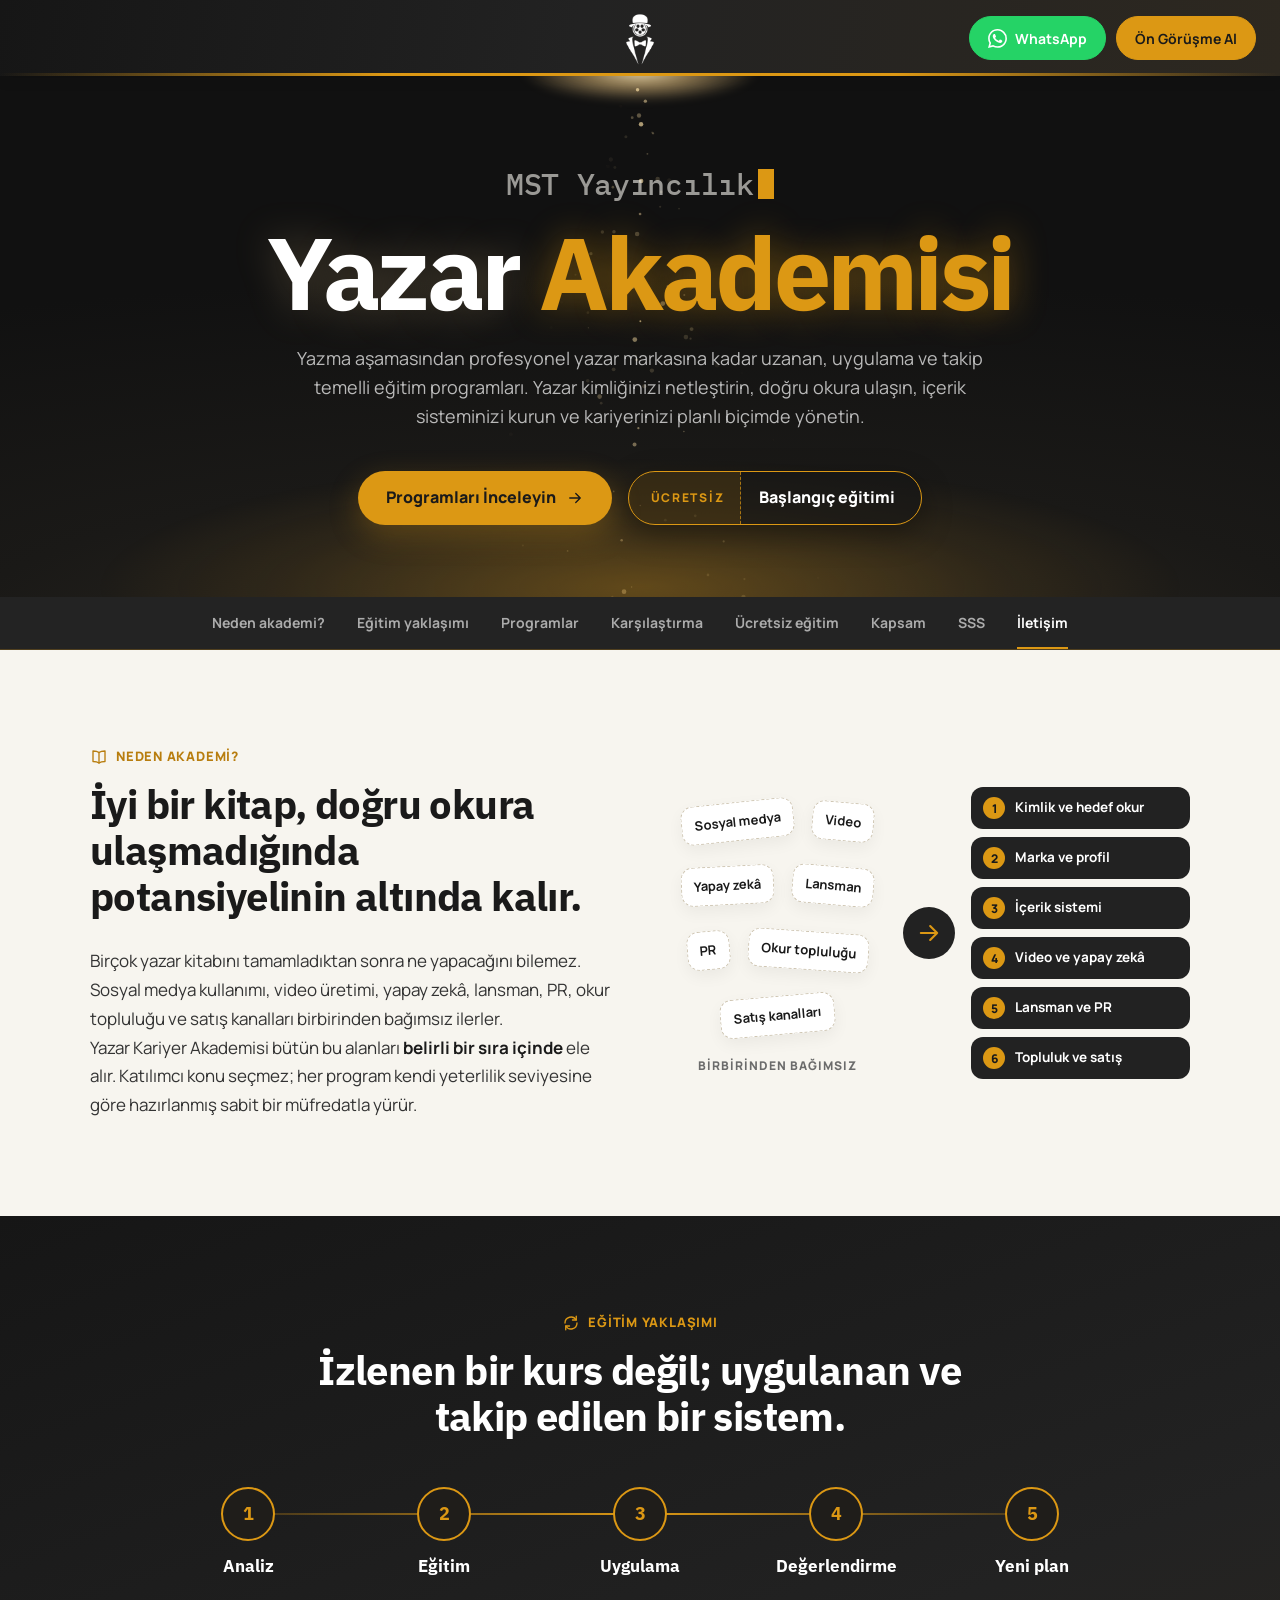
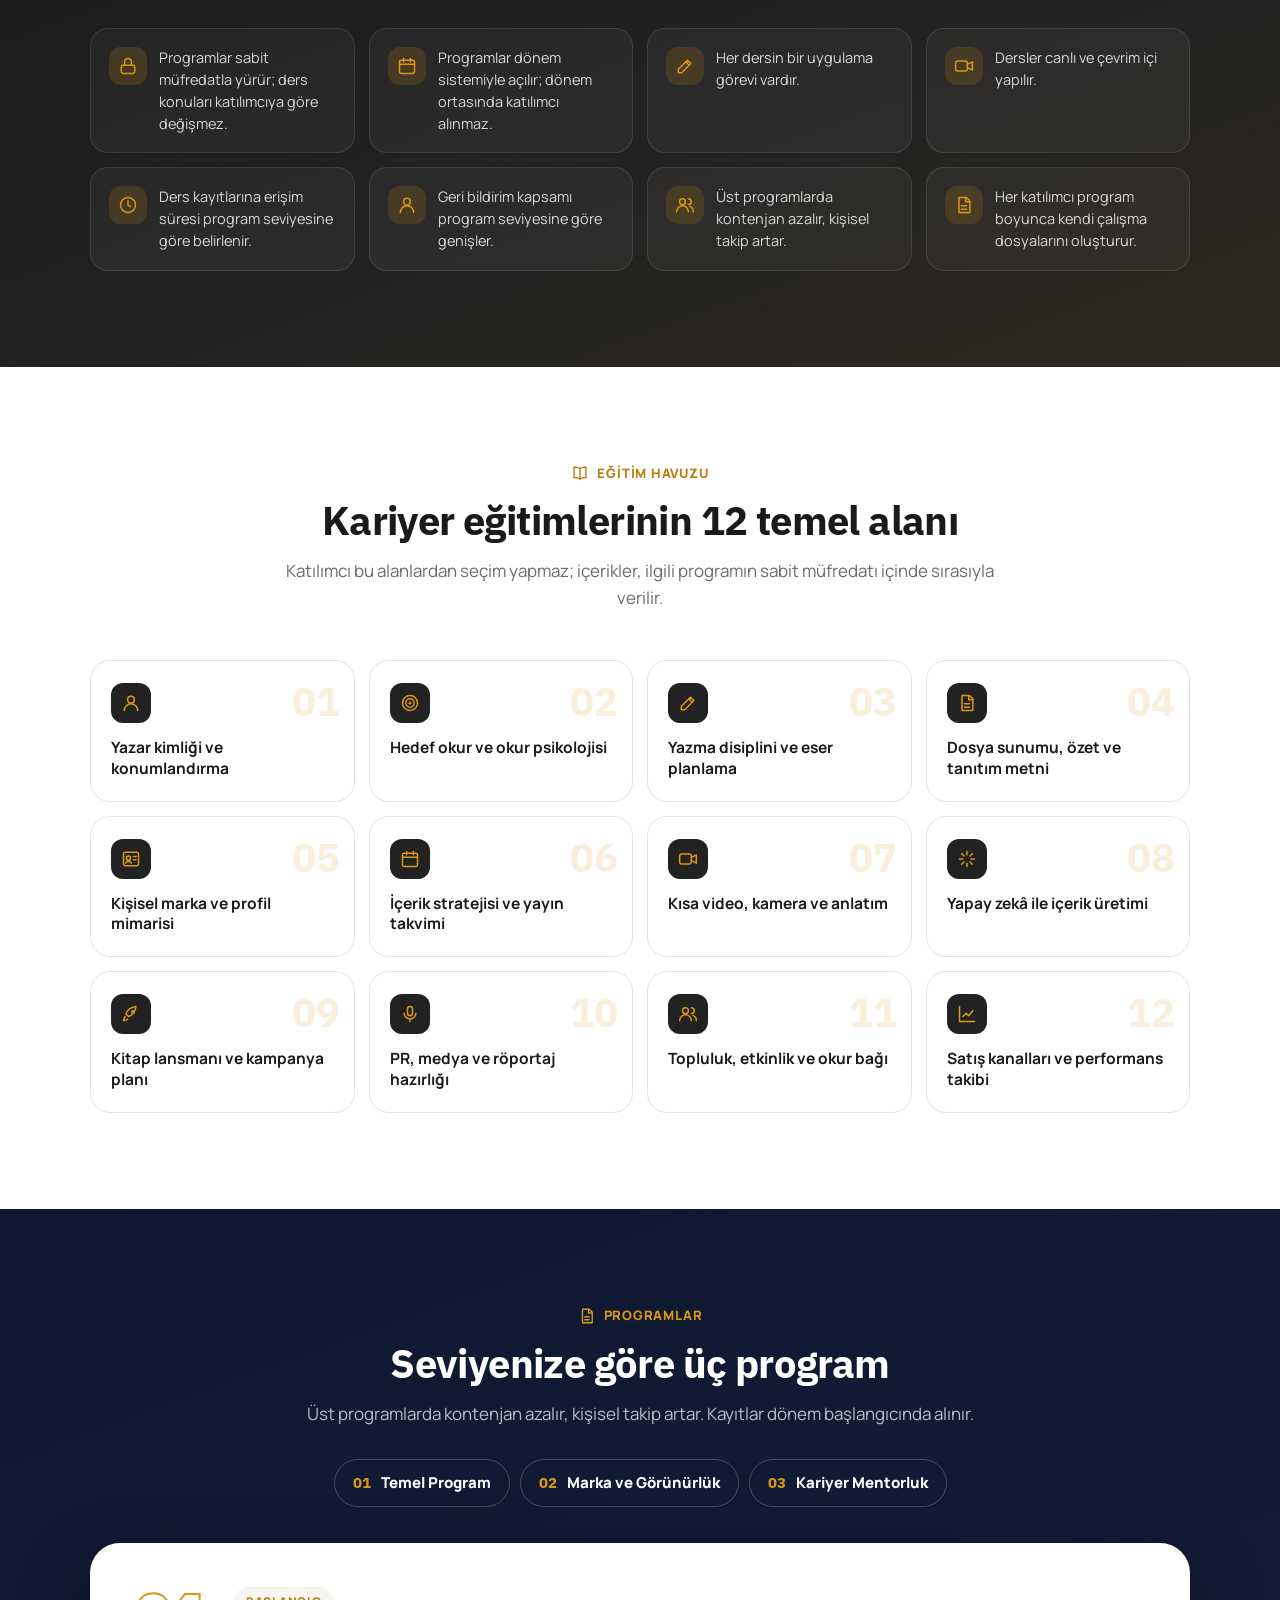
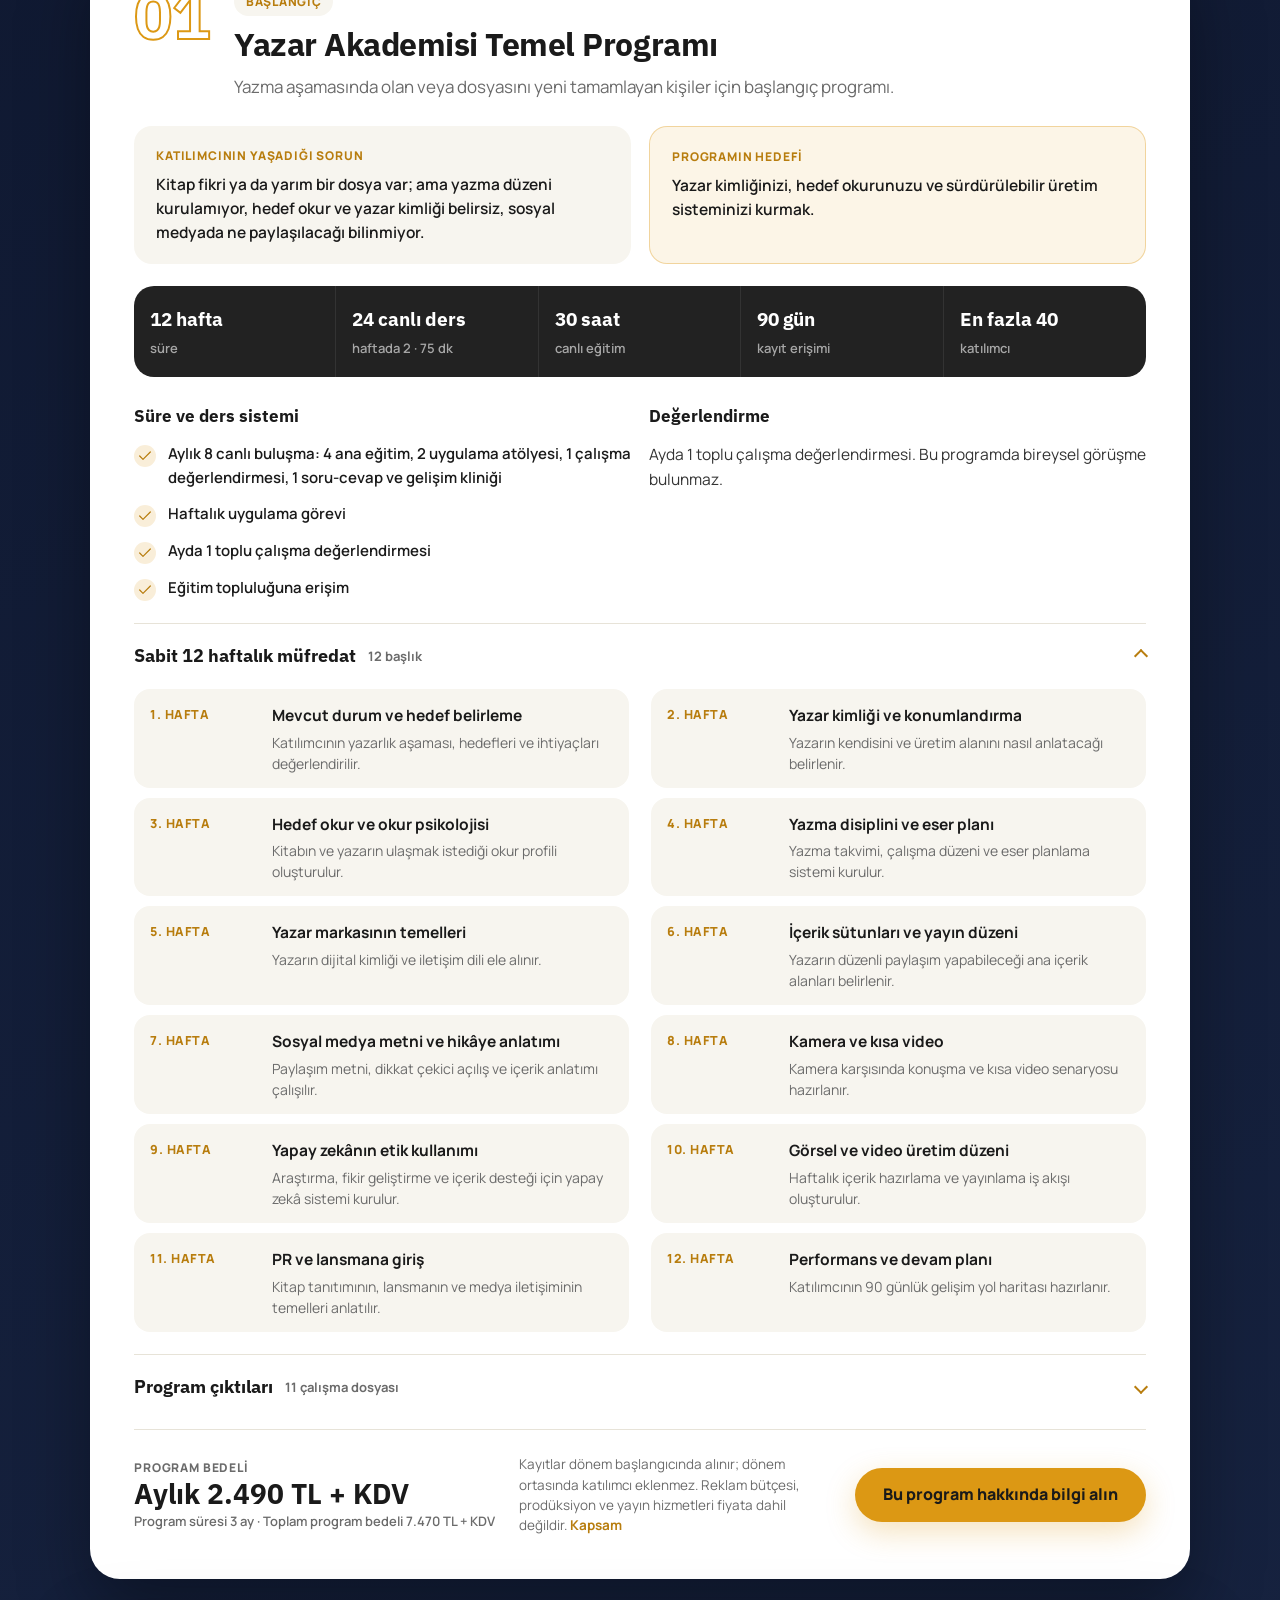
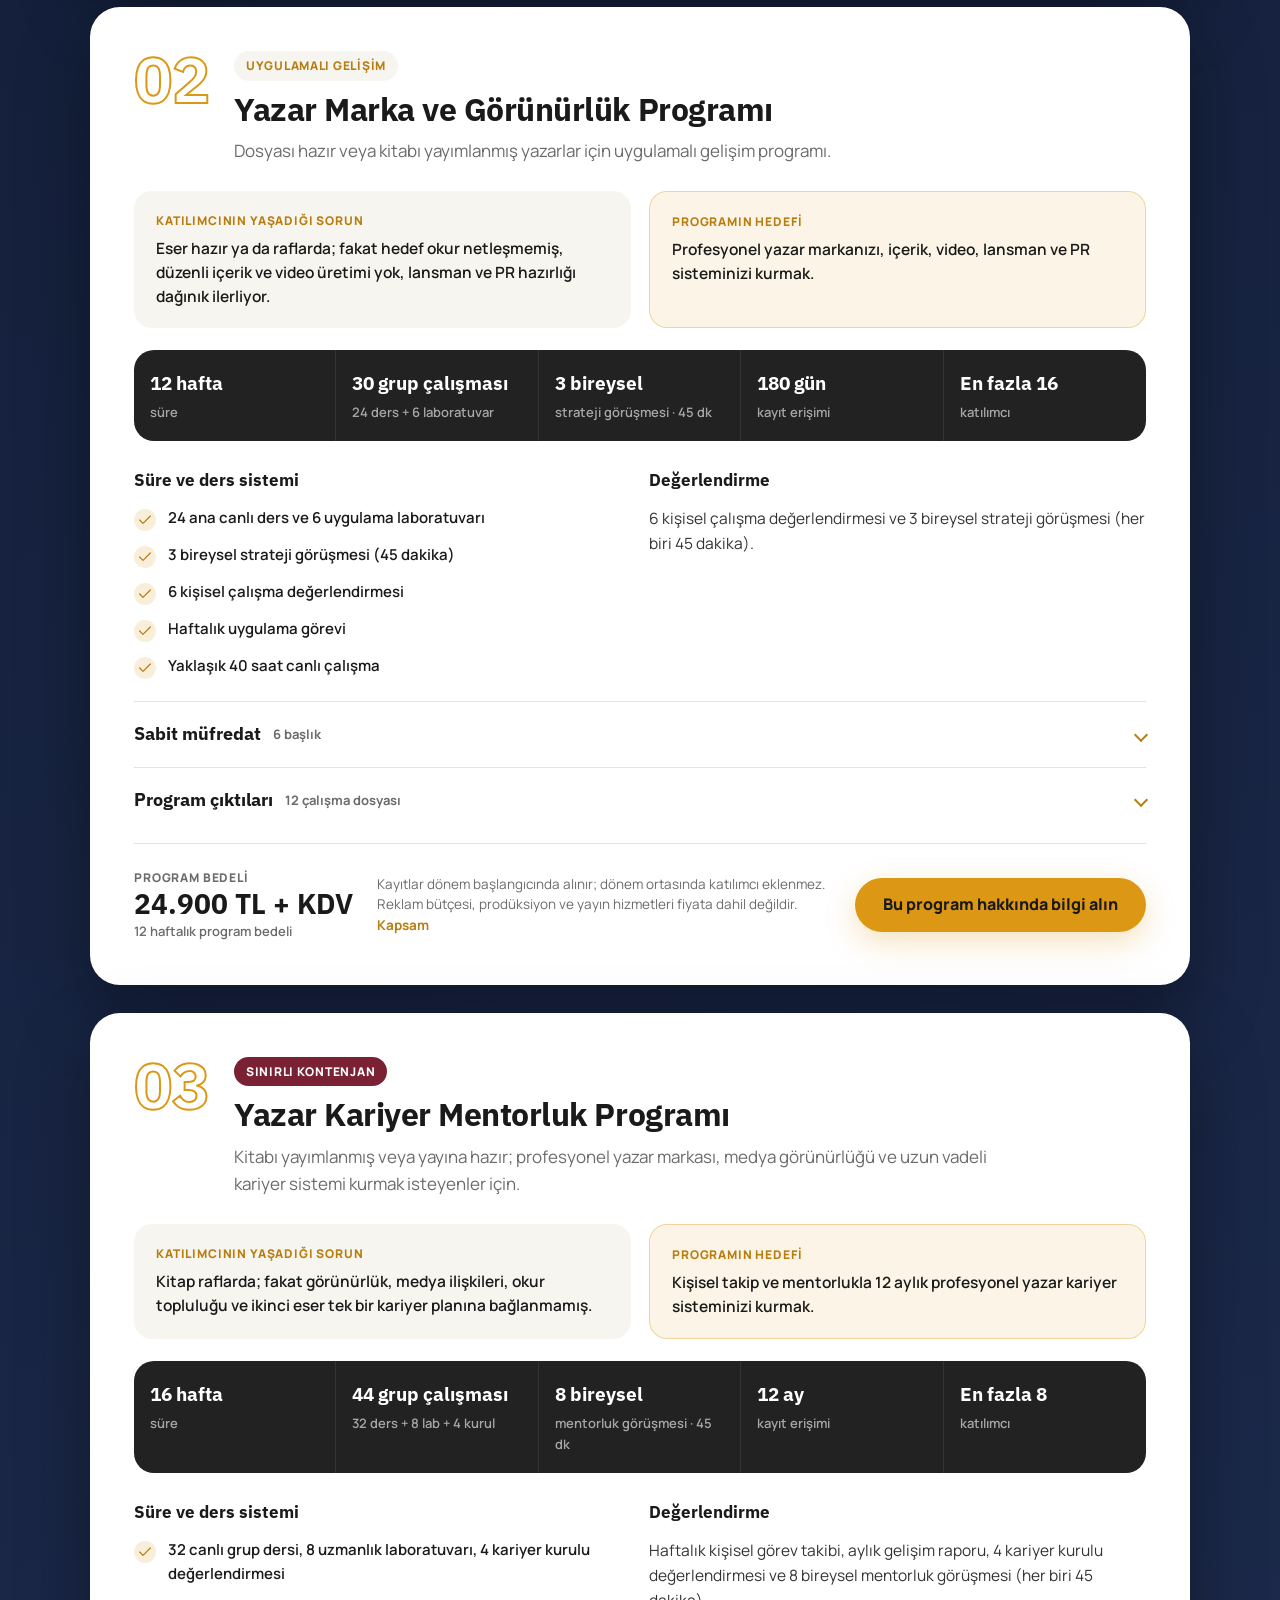
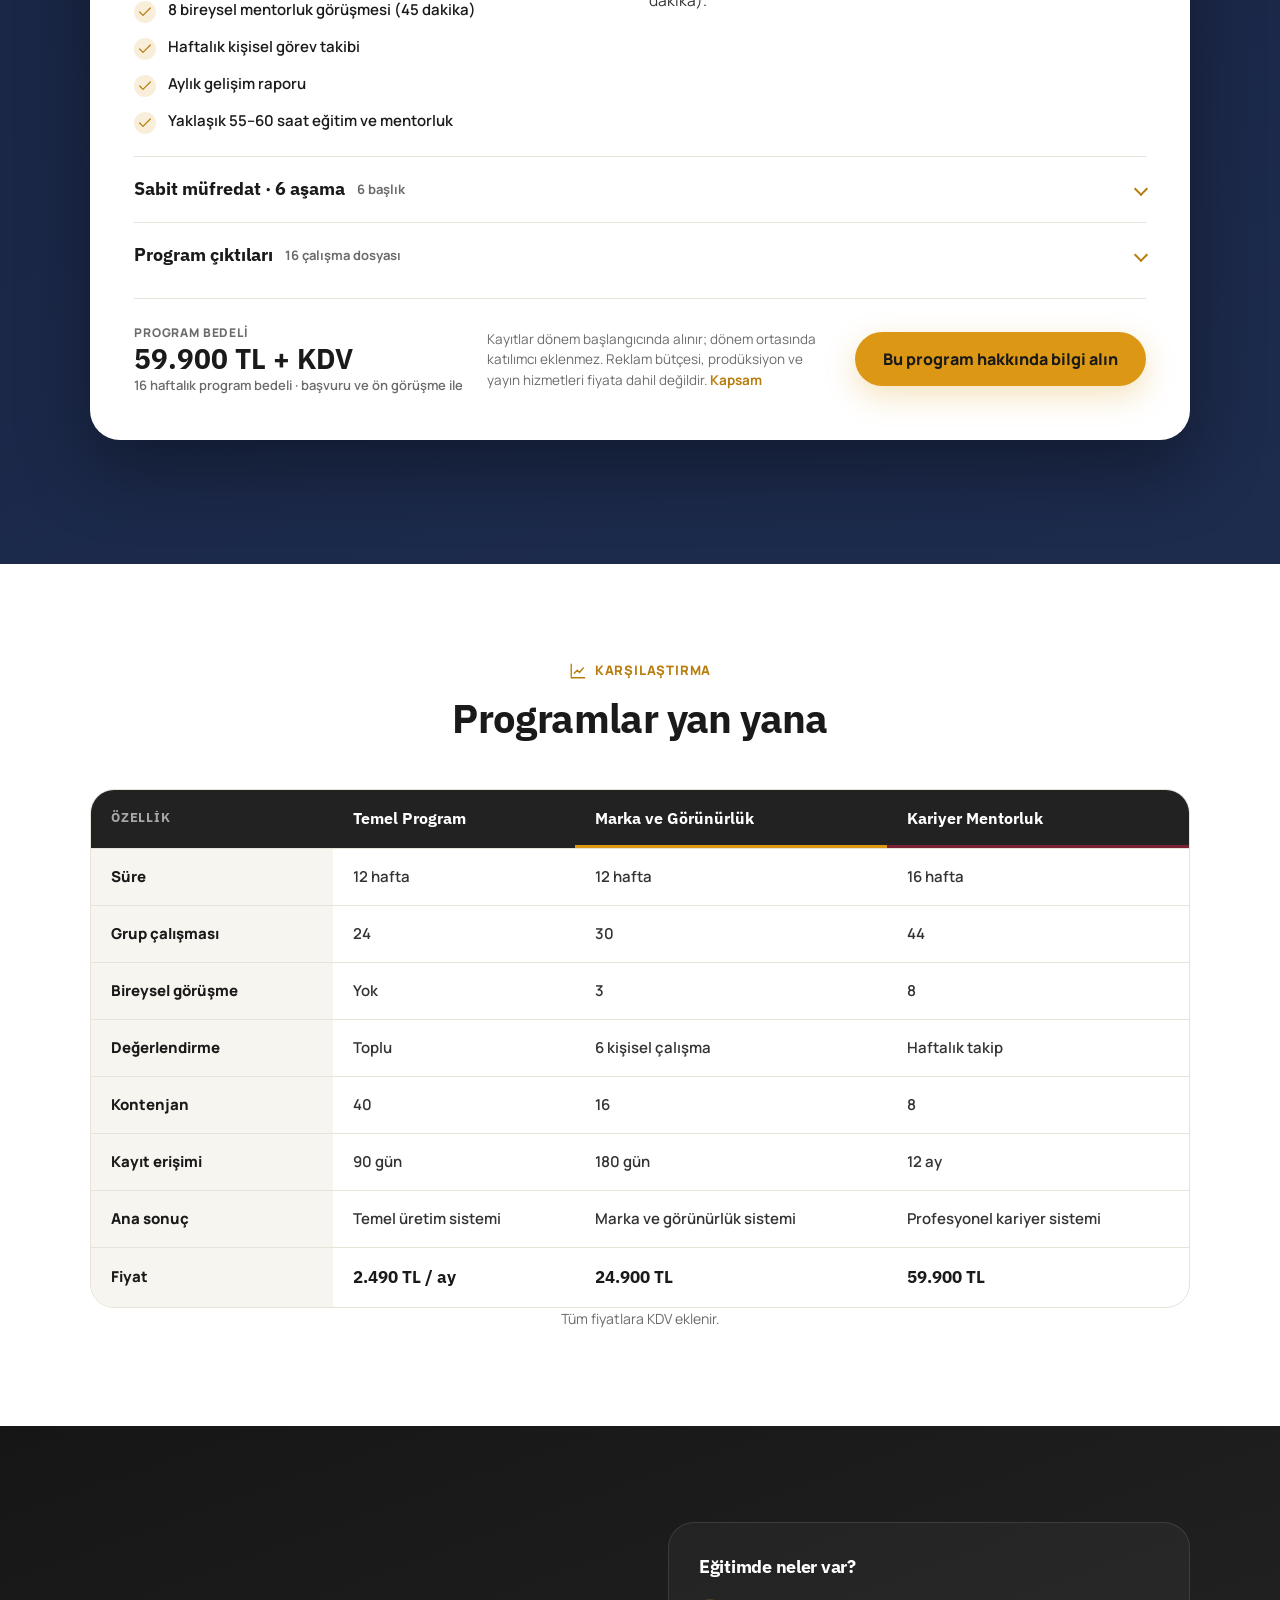
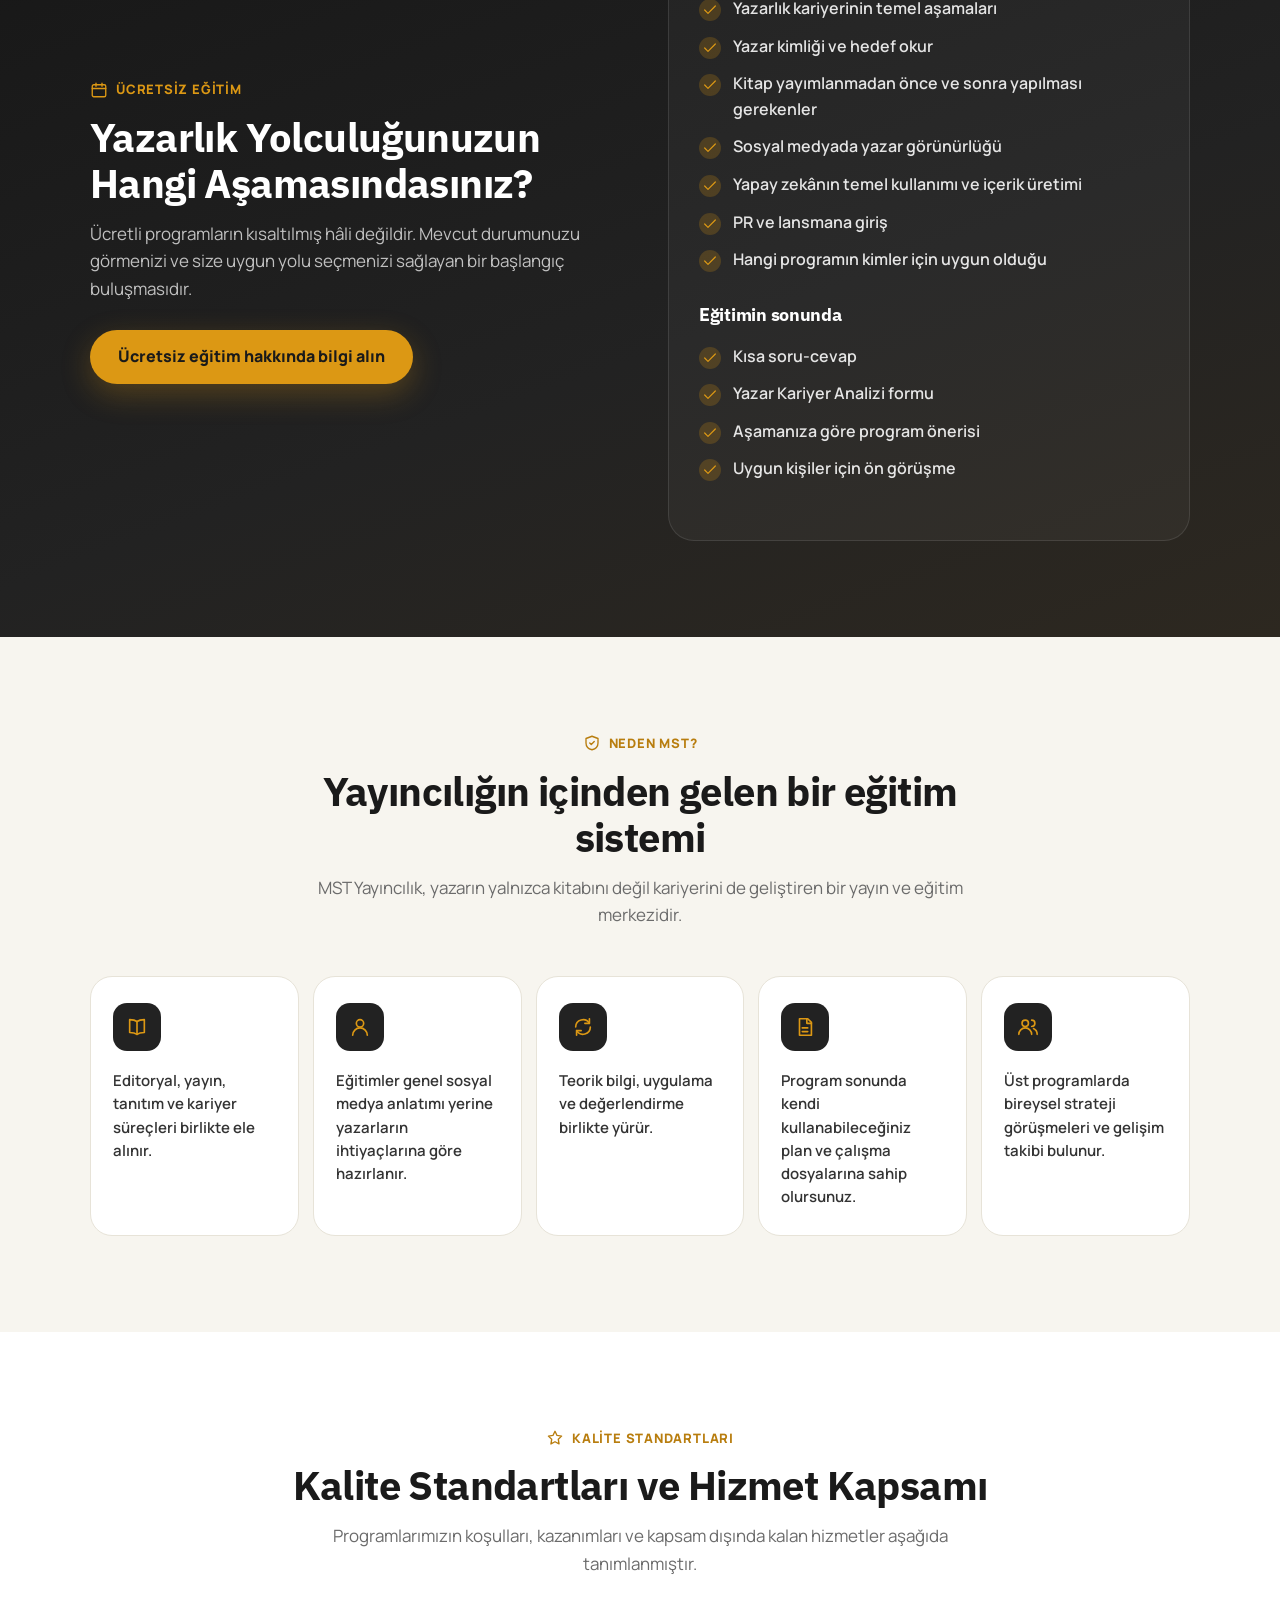
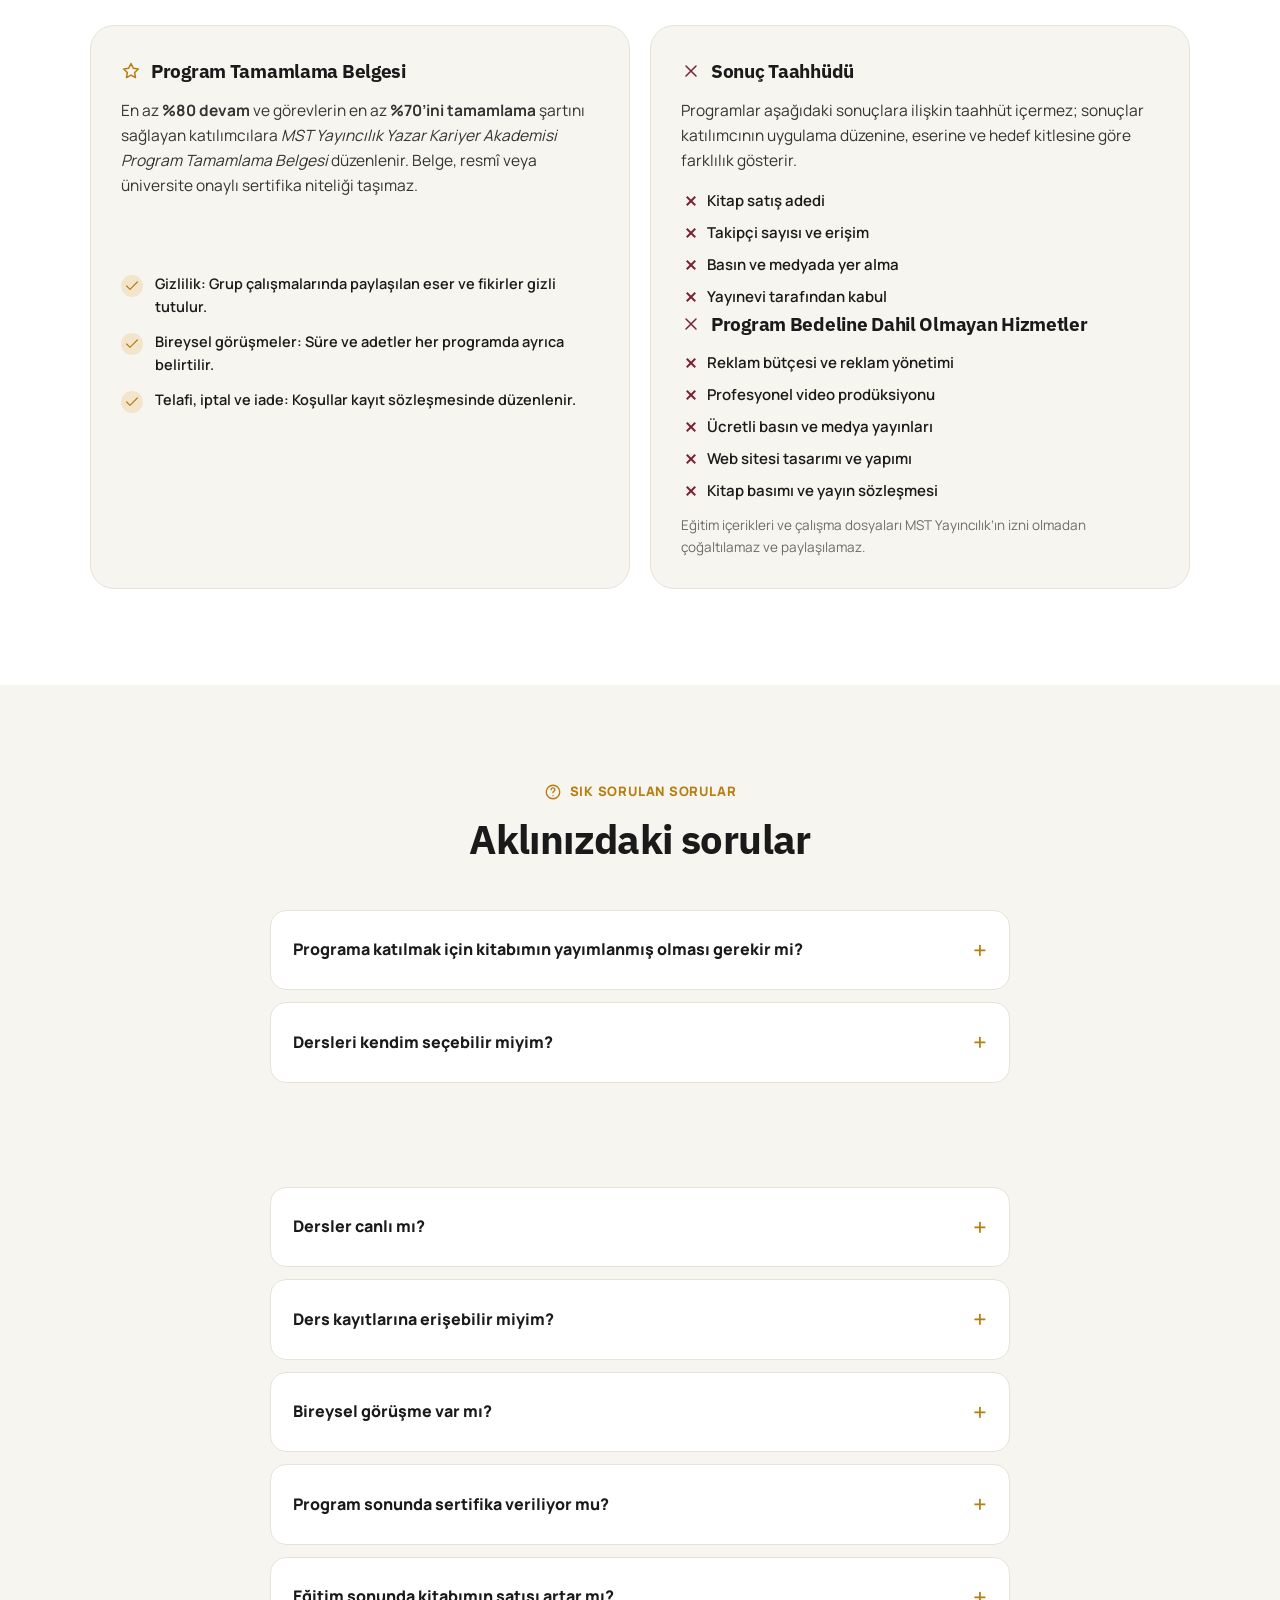
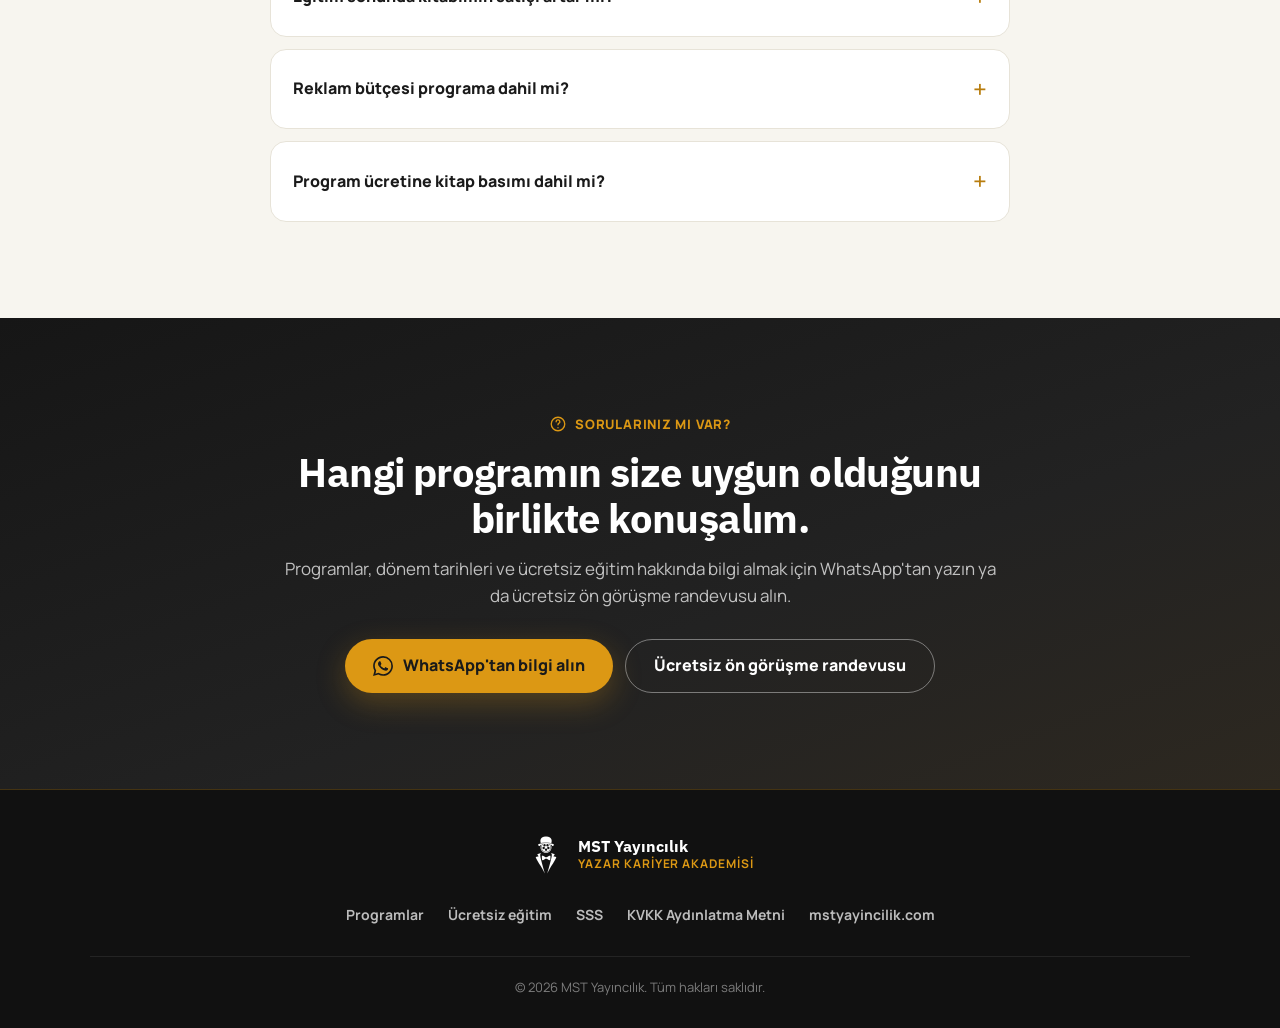
==== commit 4efffa6f: "1.5.15: Akademi sayfası 1.5.11 görünümüne döndü 1.5.12'deki sadeleştirme kartları, simgeleri ve şema" ====
--- a/demo/akademi.html
+++ b/demo/akademi.html
@@ -33,10 +33,10 @@
         <div class="uyg-kap akd-sahne__in">
             <p class="akd-sahne__yaz" data-akd-daktilo>MST Yayıncılık</p>
             <h1 class="akd-sahne__baslik">Yazar <em>Akademisi</em></h1>
-            <p class="akd-sahne__alt">Yazma aşamasından profesyonel yazar markasına kadar üç seviyede, uygulama ve takip temelli eğitim programları: yazar kimliği, hedef okur, içerik üretimi, kitap lansmanı, PR ve kariyer planlaması.</p>
+            <p class="akd-sahne__alt">Yazma aşamasından profesyonel yazar markasına kadar uzanan, uygulama ve takip temelli eğitim programları. Yazar kimliğinizi netleştirin, doğru okura ulaşın, içerik sisteminizi kurun ve kariyerinizi planlı biçimde yönetin.</p>
 
             <div class="akd-sahne__cta">
-                <a class="uyg-btn uyg-btn--altin" href="#programlar">Programları inceleyin</a>
+                <a class="uyg-btn uyg-btn--altin" href="#programlar">Programları İnceleyin <svg class="uyg-ic" width="18" height="18" viewBox="0 0 24 24" fill="none" stroke="currentColor" stroke-width="1.8" stroke-linecap="round" stroke-linejoin="round" aria-hidden="true"><path d="M5 12h14M13 6l6 6-6 6"/></svg></a>
                 <a class="akd-bilet-btn" href="#ucretsiz"><span class="akd-bilet-btn__kocan">Ücretsiz</span><span class="akd-bilet-btn__metin">Başlangıç eğitimi</span></a>
             </div>
         </div>
@@ -44,49 +44,100 @@
 
     <nav class="akd-gezinti" aria-label="Sayfa bölümleri">
         <div class="uyg-kap">
-            <a href="#sorun" data-akd-gez="sorun">Neden akademi?</a><a href="#yaklasim" data-akd-gez="yaklasim">Eğitim yaklaşımı</a><a href="#programlar" data-akd-gez="programlar">Programlar</a><a href="#karsilastirma" data-akd-gez="karsilastirma">Karşılaştırma</a><a href="#ucretsiz" data-akd-gez="ucretsiz">Ücretsiz eğitim</a><a href="#guven" data-akd-gez="guven">Neden MST</a><a href="#kapsam" data-akd-gez="kapsam">Kapsam</a><a href="#sss" data-akd-gez="sss">SSS</a>        </div>
+            <a href="#sorun" data-akd-gez="sorun">Neden akademi?</a><a href="#yaklasim" data-akd-gez="yaklasim">Eğitim yaklaşımı</a><a href="#programlar" data-akd-gez="programlar">Programlar</a><a href="#karsilastirma" data-akd-gez="karsilastirma">Karşılaştırma</a><a href="#ucretsiz" data-akd-gez="ucretsiz">Ücretsiz eğitim</a><a href="#kapsam" data-akd-gez="kapsam">Kapsam</a><a href="#sss" data-akd-gez="sss">SSS</a><a href="#iletisim" data-akd-gez="iletisim">İletişim</a>        </div>
     </nav>
 
-    <!-- ============ I. Neden akademi ============ -->
+    <!-- ============ Sorun alanı ============ -->
     <section class="uyg-bolum uyg-bolum--acik" id="sorun">
-        <div class="uyg-kap">
-            <header class="akd-bas"><p class="akd-bas__no"><span>I</span>Neden akademi</p><div><h2>İyi bir kitap, doğru okura ulaşmadığında potansiyelinin altında kalır.</h2></div></header>            <div class="akd-ikili">
-                <div>
-                    <p class="akd-paragraf">Kitabını tamamlayan yazarların önemli bir kısmı yayın sonrasında hangi adımları, hangi sırayla atacağını bilemez. Sosyal medya, video, yapay zekâ, lansman, PR, okur topluluğu ve satış kanalları çoğu zaman birbirinden kopuk yürütülür.</p>
-                    <p class="akd-paragraf">Yazar Kariyer Akademisi bu alanları belirli bir sırayla ele alır. Katılımcı konu seçmez; her program, kendi yeterlilik seviyesine göre hazırlanmış sabit bir müfredatla yürür.</p>
+        <div class="uyg-kap uyg-iki">
+            <div>
+                <header class="uyg-baslik uyg-baslik--sol">
+                    <span class="uyg-ust"><svg class="uyg-ic" width="18" height="18" viewBox="0 0 24 24" fill="none" stroke="currentColor" stroke-width="1.8" stroke-linecap="round" stroke-linejoin="round" aria-hidden="true"><path d="M12 6c-2-1.5-5-2-8-2v14c3 0 6 .5 8 2 2-1.5 5-2 8-2V4c-3 0-6 .5-8 2z"/><path d="M12 6v14"/></svg> Neden akademi?</span>
+                    <h2>İyi bir kitap, doğru okura ulaşmadığında potansiyelinin altında kalır.</h2>
+                </header>
+                <p class="akd-paragraf">Birçok yazar kitabını tamamladıktan sonra ne yapacağını bilemez. Sosyal medya kullanımı, video üretimi, yapay zekâ, lansman, PR, okur topluluğu ve satış kanalları birbirinden bağımsız ilerler.</p>
+                <p class="akd-paragraf">Yazar Kariyer Akademisi bütün bu alanları <strong>belirli bir sıra içinde</strong> ele alır. Katılımcı konu seçmez; her program kendi yeterlilik seviyesine göre hazırlanmış sabit bir müfredatla yürür.</p>
+            </div>
+            <div class="akd-duzen" aria-hidden="true">
+                <div class="akd-duzen__daginik">
+                                            <span style="--i:0">Sosyal medya</span>
+                                            <span style="--i:1">Video</span>
+                                            <span style="--i:2">Yapay zekâ</span>
+                                            <span style="--i:3">Lansman</span>
+                                            <span style="--i:4">PR</span>
+                                            <span style="--i:5">Okur topluluğu</span>
+                                            <span style="--i:6">Satış kanalları</span>
+                                        <small>Birbirinden bağımsız</small>
                 </div>
-                <div>
-                    <p class="akd-kucuk-baslik">Müfredat sırası</p>
-                    <ol class="akd-sira">
-                        <li>Kimlik ve hedef okur</li><li>Marka ve profil</li><li>İçerik sistemi</li><li>Video ve yapay zekâ</li><li>Lansman ve PR</li><li>Topluluk ve satış</li>                    </ol>
-                </div>
-            </div>
-        </div>
-    </section>
-
-    <!-- ============ II. Eğitim yaklaşımı ============ -->
+                <div class="akd-duzen__ok"><svg class="uyg-ic" width="28" height="28" viewBox="0 0 24 24" fill="none" stroke="currentColor" stroke-width="1.8" stroke-linecap="round" stroke-linejoin="round" aria-hidden="true"><path d="M5 12h14M13 6l6 6-6 6"/></svg></div>
+                <ol class="akd-duzen__sirali">
+                                            <li>Kimlik ve hedef okur</li>
+                                            <li>Marka ve profil</li>
+                                            <li>İçerik sistemi</li>
+                                            <li>Video ve yapay zekâ</li>
+                                            <li>Lansman ve PR</li>
+                                            <li>Topluluk ve satış</li>
+                                    </ol>
+            </div>
+        </div>
+    </section>
+
+    <!-- ============ Eğitim yaklaşımı ============ -->
     <section class="uyg-bolum uyg-bolum--koyu" id="yaklasim">
         <div class="uyg-kap">
-            <header class="akd-bas"><p class="akd-bas__no"><span>II</span>Eğitim yaklaşımı</p><div><h2>Her program aynı beş adımlık döngüyle ilerler.</h2><p class="akd-bas__acik">Dersler izlenip bırakılmaz; her konu uygulanır, değerlendirilir ve bir sonraki adıma bağlanır.</p></div></header>            <ol class="akd-adimlar">
-                <li><span>1</span><strong>Analiz</strong><p>Katılımcının aşaması, hedefi ve ihtiyacı belirlenir.</p></li><li><span>2</span><strong>Eğitim</strong><p>Sabit müfredatla canlı ve çevrim içi dersler yapılır.</p></li><li><span>3</span><strong>Uygulama</strong><p>Her dersin sonunda bir uygulama görevi verilir.</p></li><li><span>4</span><strong>Değerlendirme</strong><p>Çalışmalar program seviyesine göre değerlendirilir.</p></li><li><span>5</span><strong>Yeni plan</strong><p>Dönem sonunda bir sonraki adımın planı çıkarılır.</p></li>            </ol>
-            <p class="akd-kucuk-baslik">Programların ortak kuralları</p>
-            <ol class="akd-kurallar">
-                <li>Programlar sabit müfredatla yürür; ders konuları katılımcıya göre değişmez.</li><li>Programlar dönem sistemiyle açılır; dönem ortasında katılımcı alınmaz.</li><li>Her dersin bir uygulama görevi vardır.</li><li>Dersler canlı ve çevrim içi yapılır.</li><li>Ders kayıtlarına erişim süresi program seviyesine göre belirlenir.</li><li>Geri bildirim kapsamı program seviyesine göre genişler.</li><li>Üst programlarda kontenjan azalır, kişisel takip artar.</li><li>Her katılımcı program boyunca kendi çalışma dosyalarını oluşturur.</li>            </ol>
-        </div>
-    </section>
-
-    <!-- ============ III. 12 konu alanı ============ -->
+            <header class="uyg-baslik">
+                <span class="uyg-ust"><svg class="uyg-ic" width="18" height="18" viewBox="0 0 24 24" fill="none" stroke="currentColor" stroke-width="1.8" stroke-linecap="round" stroke-linejoin="round" aria-hidden="true"><path d="M20 12a8 8 0 0 1-14.9 4M4 12a8 8 0 0 1 14.9-4"/><path d="M19 3v5h-5M5 21v-5h5"/></svg> Eğitim yaklaşımı</span>
+                <h2>İzlenen bir kurs değil; uygulanan ve takip edilen bir sistem.</h2>
+            </header>
+            <ol class="akd-cark">
+                <li><span>1</span>Analiz</li><li><span>2</span>Eğitim</li><li><span>3</span>Uygulama</li><li><span>4</span>Değerlendirme</li><li><span>5</span>Yeni plan</li>            </ol>
+            <div class="akd-kurallar">
+                                    <div class="akd-kural"><span class="akd-kural__ic"><svg class="uyg-ic" width="20" height="20" viewBox="0 0 24 24" fill="none" stroke="currentColor" stroke-width="1.8" stroke-linecap="round" stroke-linejoin="round" aria-hidden="true"><rect x="4" y="11" width="16" height="10" rx="2"/><path d="M8 11V7a4 4 0 0 1 8 0v4"/></svg></span><p>Programlar sabit müfredatla yürür; ders konuları katılımcıya göre değişmez.</p></div>
+                                    <div class="akd-kural"><span class="akd-kural__ic"><svg class="uyg-ic" width="20" height="20" viewBox="0 0 24 24" fill="none" stroke="currentColor" stroke-width="1.8" stroke-linecap="round" stroke-linejoin="round" aria-hidden="true"><rect x="3" y="5" width="18" height="16" rx="2"/><path d="M3 10h18M8 3v4M16 3v4"/></svg></span><p>Programlar dönem sistemiyle açılır; dönem ortasında katılımcı alınmaz.</p></div>
+                                    <div class="akd-kural"><span class="akd-kural__ic"><svg class="uyg-ic" width="20" height="20" viewBox="0 0 24 24" fill="none" stroke="currentColor" stroke-width="1.8" stroke-linecap="round" stroke-linejoin="round" aria-hidden="true"><path d="M4 20h4L19 9l-4-4L4 16z"/><path d="m13 7 4 4"/></svg></span><p>Her dersin bir uygulama görevi vardır.</p></div>
+                                    <div class="akd-kural"><span class="akd-kural__ic"><svg class="uyg-ic" width="20" height="20" viewBox="0 0 24 24" fill="none" stroke="currentColor" stroke-width="1.8" stroke-linecap="round" stroke-linejoin="round" aria-hidden="true"><rect x="2" y="6" width="14" height="12" rx="2"/><path d="m16 10 6-3v10l-6-3"/></svg></span><p>Dersler canlı ve çevrim içi yapılır.</p></div>
+                                    <div class="akd-kural"><span class="akd-kural__ic"><svg class="uyg-ic" width="20" height="20" viewBox="0 0 24 24" fill="none" stroke="currentColor" stroke-width="1.8" stroke-linecap="round" stroke-linejoin="round" aria-hidden="true"><circle cx="12" cy="12" r="9"/><path d="M12 7v5l3 2"/></svg></span><p>Ders kayıtlarına erişim süresi program seviyesine göre belirlenir.</p></div>
+                                    <div class="akd-kural"><span class="akd-kural__ic"><svg class="uyg-ic" width="20" height="20" viewBox="0 0 24 24" fill="none" stroke="currentColor" stroke-width="1.8" stroke-linecap="round" stroke-linejoin="round" aria-hidden="true"><circle cx="12" cy="8" r="4"/><path d="M4 21a8 8 0 0 1 16 0"/></svg></span><p>Geri bildirim kapsamı program seviyesine göre genişler.</p></div>
+                                    <div class="akd-kural"><span class="akd-kural__ic"><svg class="uyg-ic" width="20" height="20" viewBox="0 0 24 24" fill="none" stroke="currentColor" stroke-width="1.8" stroke-linecap="round" stroke-linejoin="round" aria-hidden="true"><circle cx="9" cy="8" r="3.5"/><path d="M2 20a7 7 0 0 1 14 0"/><path d="M16 4.5a3.5 3.5 0 0 1 0 7M22 20a7 7 0 0 0-4-6.3"/></svg></span><p>Üst programlarda kontenjan azalır, kişisel takip artar.</p></div>
+                                    <div class="akd-kural"><span class="akd-kural__ic"><svg class="uyg-ic" width="20" height="20" viewBox="0 0 24 24" fill="none" stroke="currentColor" stroke-width="1.8" stroke-linecap="round" stroke-linejoin="round" aria-hidden="true"><path d="M6 3h9l4 4v14H6z"/><path d="M14 3v5h5M9 13h6M9 17h6"/></svg></span><p>Her katılımcı program boyunca kendi çalışma dosyalarını oluşturur.</p></div>
+                            </div>
+        </div>
+    </section>
+
+    <!-- ============ 12 konu alanı ============ -->
     <section class="uyg-bolum" id="alanlar">
         <div class="uyg-kap">
-            <header class="akd-bas"><p class="akd-bas__no"><span>III</span>Eğitim alanları</p><div><h2>Kariyer eğitimlerinin 12 temel alanı</h2><p class="akd-bas__acik">İçerikler katılımcının seçimine bırakılmaz; ilgili programın müfredatı içinde sırasıyla işlenir.</p></div></header>            <ol class="akd-icindekiler">
-                <li><span>01</span>Yazar kimliği ve konumlandırma</li><li><span>02</span>Hedef okur ve okur psikolojisi</li><li><span>03</span>Yazma disiplini ve eser planlama</li><li><span>04</span>Dosya sunumu, özet ve tanıtım metni</li><li><span>05</span>Kişisel marka ve profil mimarisi</li><li><span>06</span>İçerik stratejisi ve yayın takvimi</li><li><span>07</span>Kısa video, kamera ve anlatım</li><li><span>08</span>Yapay zekâ ile içerik üretimi</li><li><span>09</span>Kitap lansmanı ve kampanya planı</li><li><span>10</span>PR, medya ve röportaj hazırlığı</li><li><span>11</span>Topluluk, etkinlik ve okur bağı</li><li><span>12</span>Satış kanalları ve performans takibi</li>            </ol>
-        </div>
-    </section>
-
-    <!-- ============ IV. Programlar ============ -->
+            <header class="uyg-baslik">
+                <span class="uyg-ust"><svg class="uyg-ic" width="18" height="18" viewBox="0 0 24 24" fill="none" stroke="currentColor" stroke-width="1.8" stroke-linecap="round" stroke-linejoin="round" aria-hidden="true"><path d="M12 6c-2-1.5-5-2-8-2v14c3 0 6 .5 8 2 2-1.5 5-2 8-2V4c-3 0-6 .5-8 2z"/><path d="M12 6v14"/></svg> Eğitim havuzu</span>
+                <h2>Kariyer eğitimlerinin 12 temel alanı</h2>
+                <p>Katılımcı bu alanlardan seçim yapmaz; içerikler, ilgili programın sabit müfredatı içinde sırasıyla verilir.</p>
+            </header>
+            <ol class="akd-alanlar">
+                                    <li><span class="akd-alanlar__no">01</span><span class="akd-alanlar__ic"><svg class="uyg-ic" width="20" height="20" viewBox="0 0 24 24" fill="none" stroke="currentColor" stroke-width="1.8" stroke-linecap="round" stroke-linejoin="round" aria-hidden="true"><circle cx="12" cy="8" r="4"/><path d="M4 21a8 8 0 0 1 16 0"/></svg></span><strong>Yazar kimliği ve konumlandırma</strong></li>
+                                    <li><span class="akd-alanlar__no">02</span><span class="akd-alanlar__ic"><svg class="uyg-ic" width="20" height="20" viewBox="0 0 24 24" fill="none" stroke="currentColor" stroke-width="1.8" stroke-linecap="round" stroke-linejoin="round" aria-hidden="true"><circle cx="12" cy="12" r="9"/><circle cx="12" cy="12" r="5"/><circle cx="12" cy="12" r="1"/></svg></span><strong>Hedef okur ve okur psikolojisi</strong></li>
+                                    <li><span class="akd-alanlar__no">03</span><span class="akd-alanlar__ic"><svg class="uyg-ic" width="20" height="20" viewBox="0 0 24 24" fill="none" stroke="currentColor" stroke-width="1.8" stroke-linecap="round" stroke-linejoin="round" aria-hidden="true"><path d="M4 20h4L19 9l-4-4L4 16z"/><path d="m13 7 4 4"/></svg></span><strong>Yazma disiplini ve eser planlama</strong></li>
+                                    <li><span class="akd-alanlar__no">04</span><span class="akd-alanlar__ic"><svg class="uyg-ic" width="20" height="20" viewBox="0 0 24 24" fill="none" stroke="currentColor" stroke-width="1.8" stroke-linecap="round" stroke-linejoin="round" aria-hidden="true"><path d="M6 3h9l4 4v14H6z"/><path d="M14 3v5h5M9 13h6M9 17h6"/></svg></span><strong>Dosya sunumu, özet ve tanıtım metni</strong></li>
+                                    <li><span class="akd-alanlar__no">05</span><span class="akd-alanlar__ic"><svg class="uyg-ic" width="20" height="20" viewBox="0 0 24 24" fill="none" stroke="currentColor" stroke-width="1.8" stroke-linecap="round" stroke-linejoin="round" aria-hidden="true"><rect x="3" y="4" width="18" height="16" rx="2"/><circle cx="9" cy="11" r="2.5"/><path d="M5.5 17a4 4 0 0 1 7 0M15 9h3M15 13h3"/></svg></span><strong>Kişisel marka ve profil mimarisi</strong></li>
+                                    <li><span class="akd-alanlar__no">06</span><span class="akd-alanlar__ic"><svg class="uyg-ic" width="20" height="20" viewBox="0 0 24 24" fill="none" stroke="currentColor" stroke-width="1.8" stroke-linecap="round" stroke-linejoin="round" aria-hidden="true"><rect x="3" y="5" width="18" height="16" rx="2"/><path d="M3 10h18M8 3v4M16 3v4"/></svg></span><strong>İçerik stratejisi ve yayın takvimi</strong></li>
+                                    <li><span class="akd-alanlar__no">07</span><span class="akd-alanlar__ic"><svg class="uyg-ic" width="20" height="20" viewBox="0 0 24 24" fill="none" stroke="currentColor" stroke-width="1.8" stroke-linecap="round" stroke-linejoin="round" aria-hidden="true"><rect x="2" y="6" width="14" height="12" rx="2"/><path d="m16 10 6-3v10l-6-3"/></svg></span><strong>Kısa video, kamera ve anlatım</strong></li>
+                                    <li><span class="akd-alanlar__no">08</span><span class="akd-alanlar__ic"><svg class="uyg-ic" width="20" height="20" viewBox="0 0 24 24" fill="none" stroke="currentColor" stroke-width="1.8" stroke-linecap="round" stroke-linejoin="round" aria-hidden="true"><path d="M12 3v4M12 17v4M3 12h4M17 12h4M5.6 5.6l2.8 2.8M15.6 15.6l2.8 2.8M5.6 18.4l2.8-2.8M15.6 8.4l2.8-2.8"/></svg></span><strong>Yapay zekâ ile içerik üretimi</strong></li>
+                                    <li><span class="akd-alanlar__no">09</span><span class="akd-alanlar__ic"><svg class="uyg-ic" width="20" height="20" viewBox="0 0 24 24" fill="none" stroke="currentColor" stroke-width="1.8" stroke-linecap="round" stroke-linejoin="round" aria-hidden="true"><path d="M5 15c-1.5 1.5-2 5-2 5s3.5-.5 5-2"/><path d="M9 15 6 12c1-3 4-8 12-9-1 8-6 11-9 12z"/><circle cx="14.5" cy="9.5" r="1.5"/></svg></span><strong>Kitap lansmanı ve kampanya planı</strong></li>
+                                    <li><span class="akd-alanlar__no">10</span><span class="akd-alanlar__ic"><svg class="uyg-ic" width="20" height="20" viewBox="0 0 24 24" fill="none" stroke="currentColor" stroke-width="1.8" stroke-linecap="round" stroke-linejoin="round" aria-hidden="true"><rect x="9" y="3" width="6" height="11" rx="3"/><path d="M5 11a7 7 0 0 0 14 0M12 18v3"/></svg></span><strong>PR, medya ve röportaj hazırlığı</strong></li>
+                                    <li><span class="akd-alanlar__no">11</span><span class="akd-alanlar__ic"><svg class="uyg-ic" width="20" height="20" viewBox="0 0 24 24" fill="none" stroke="currentColor" stroke-width="1.8" stroke-linecap="round" stroke-linejoin="round" aria-hidden="true"><circle cx="9" cy="8" r="3.5"/><path d="M2 20a7 7 0 0 1 14 0"/><path d="M16 4.5a3.5 3.5 0 0 1 0 7M22 20a7 7 0 0 0-4-6.3"/></svg></span><strong>Topluluk, etkinlik ve okur bağı</strong></li>
+                                    <li><span class="akd-alanlar__no">12</span><span class="akd-alanlar__ic"><svg class="uyg-ic" width="20" height="20" viewBox="0 0 24 24" fill="none" stroke="currentColor" stroke-width="1.8" stroke-linecap="round" stroke-linejoin="round" aria-hidden="true"><path d="M3 3v18h18"/><path d="M7 15l4-4 3 3 5-6"/></svg></span><strong>Satış kanalları ve performans takibi</strong></li>
+                            </ol>
+        </div>
+    </section>
+
+    <!-- ============ Programlar ============ -->
     <section class="uyg-bolum akd-lacivert" id="programlar">
         <div class="uyg-kap">
-            <header class="akd-bas"><p class="akd-bas__no"><span>IV</span>Programlar</p><div><h2>Seviyenize göre üç program</h2><p class="akd-bas__acik">Üst programlarda kontenjan azalır, kişisel takip artar. Kayıtlar dönem başlangıcında alınır.</p></div></header>            <div class="akd-program-sekme" role="tablist">
+            <header class="uyg-baslik">
+                <span class="uyg-ust"><svg class="uyg-ic" width="18" height="18" viewBox="0 0 24 24" fill="none" stroke="currentColor" stroke-width="1.8" stroke-linecap="round" stroke-linejoin="round" aria-hidden="true"><path d="M6 3h9l4 4v14H6z"/><path d="M14 3v5h5M9 13h6M9 17h6"/></svg> Programlar</span>
+                <h2>Seviyenize göre üç program</h2>
+                <p>Üst programlarda kontenjan azalır, kişisel takip artar. Kayıtlar dönem başlangıcında alınır.</p>
+            </header>
+            <div class="akd-program-sekme" role="tablist">
                                     <a href="#program-temel" role="tab"><span>01</span>Temel Program</a>
                                     <a href="#program-marka" role="tab"><span>02</span>Marka ve Görünürlük</a>
                                     <a href="#program-mentorluk" role="tab"><span>03</span>Kariyer Mentorluk</a>
@@ -94,17 +145,27 @@
 
                             <article class="akd-program akd-program--temel" id="program-temel">
                     <header class="akd-program__bas">
-                        <p class="akd-program__seviye">Program 01 · Başlangıç</p>
-                        <h3>Yazar Akademisi Temel Programı</h3>
-                        <p>Yazma aşamasında olan veya dosyasını yeni tamamlayan kişiler için başlangıç programı.</p>
+                        <span class="akd-program__no">01</span>
+                        <div>
+                            <span class="akd-program__seviye">Başlangıç</span>
+                            <h3>Yazar Akademisi Temel Programı</h3>
+                            <p>Yazma aşamasında olan veya dosyasını yeni tamamlayan kişiler için başlangıç programı.</p>
+                        </div>
                     </header>
+                    <div class="akd-program__ikili">
+                        <div class="akd-kutu"><small>Katılımcının yaşadığı sorun</small><p>Kitap fikri ya da yarım bir dosya var; ama yazma düzeni kurulamıyor, hedef okur ve yazar kimliği belirsiz, sosyal medyada ne paylaşılacağı bilinmiyor.</p></div>
+                        <div class="akd-kutu akd-kutu--altin"><small>Programın hedefi</small><p>Yazar kimliğinizi, hedef okurunuzu ve sürdürülebilir üretim sisteminizi kurmak.</p></div>
+                    </div>
                     <dl class="akd-olcu">
                         <div><dt>12 hafta</dt><dd>süre</dd></div><div><dt>24 canlı ders</dt><dd>haftada 2 · 75 dk</dd></div><div><dt>30 saat</dt><dd>canlı eğitim</dd></div><div><dt>90 gün</dt><dd>kayıt erişimi</dd></div><div><dt>En fazla 40</dt><dd>katılımcı</dd></div>                    </dl>
-                    <div class="akd-ikili akd-ikili--program">
-                        <div><h4>Katılımcının durumu</h4><p class="akd-program__metin">Kitap fikri ya da yarım bir dosya var; ama yazma düzeni kurulamıyor, hedef okur ve yazar kimliği belirsiz, sosyal medyada ne paylaşılacağı bilinmiyor.</p></div>
-                        <div><h4>Programın hedefi</h4><p class="akd-program__metin">Yazar kimliğinizi, hedef okurunuzu ve sürdürülebilir üretim sisteminizi kurmak.</p></div>
-                        <div><h4>Süre ve ders sistemi</h4><ul class="akd-liste "><li>Aylık 8 canlı buluşma: 4 ana eğitim, 2 uygulama atölyesi, 1 çalışma değerlendirmesi, 1 soru-cevap ve gelişim kliniği</li><li>Haftalık uygulama görevi</li><li>Ayda 1 toplu çalışma değerlendirmesi</li><li>Eğitim topluluğuna erişim</li></ul></div>
-                        <div><h4>Değerlendirme</h4><p class="akd-program__metin">Ayda 1 toplu çalışma değerlendirmesi. Bu programda bireysel görüşme bulunmaz.</p></div>
+                    <div class="akd-program__ikili">
+                        <div>
+                            <h4>Süre ve ders sistemi</h4>
+                            <ul class="uyg-liste "><li><svg class="uyg-ic" width="16" height="16" viewBox="0 0 24 24" fill="none" stroke="currentColor" stroke-width="1.8" stroke-linecap="round" stroke-linejoin="round" aria-hidden="true"><path d="M20 6 9 17l-5-5"/></svg><span>Aylık 8 canlı buluşma: 4 ana eğitim, 2 uygulama atölyesi, 1 çalışma değerlendirmesi, 1 soru-cevap ve gelişim kliniği</span></li><li><svg class="uyg-ic" width="16" height="16" viewBox="0 0 24 24" fill="none" stroke="currentColor" stroke-width="1.8" stroke-linecap="round" stroke-linejoin="round" aria-hidden="true"><path d="M20 6 9 17l-5-5"/></svg><span>Haftalık uygulama görevi</span></li><li><svg class="uyg-ic" width="16" height="16" viewBox="0 0 24 24" fill="none" stroke="currentColor" stroke-width="1.8" stroke-linecap="round" stroke-linejoin="round" aria-hidden="true"><path d="M20 6 9 17l-5-5"/></svg><span>Ayda 1 toplu çalışma değerlendirmesi</span></li><li><svg class="uyg-ic" width="16" height="16" viewBox="0 0 24 24" fill="none" stroke="currentColor" stroke-width="1.8" stroke-linecap="round" stroke-linejoin="round" aria-hidden="true"><path d="M20 6 9 17l-5-5"/></svg><span>Eğitim topluluğuna erişim</span></li></ul>                        </div>
+                        <div>
+                            <h4>Değerlendirme</h4>
+                            <p class="akd-program__metin">Ayda 1 toplu çalışma değerlendirmesi. Bu programda bireysel görüşme bulunmaz.</p>
+                        </div>
                     </div>
                     <details class="akd-acilir" open>
                         <summary>Sabit 12 haftalık müfredat <small>12 başlık</small></summary>
@@ -125,25 +186,35 @@
                     </details>
                     <details class="akd-acilir">
                         <summary>Program çıktıları <small>11 çalışma dosyası</small></summary>
-                        <ul class="akd-liste akd-ciktilar"><li>Yazar kimliği ve konumlandırma belgesi</li><li>Hedef okur profili</li><li>30 günlük yazma sistemi</li><li>Düzenlenmiş sosyal medya biyografisi</li><li>Dört ana içerik alanı</li><li>30 günlük içerik planı</li><li>12 paylaşım fikri</li><li>4 kısa video senaryosu</li><li>Kişisel yapay zekâ prompt dosyası</li><li>Temel kitap tanıtım planı</li><li>90 günlük gelişim planı</li></ul>                    </details>
+                        <ul class="uyg-liste akd-ciktilar"><li><svg class="uyg-ic" width="16" height="16" viewBox="0 0 24 24" fill="none" stroke="currentColor" stroke-width="1.8" stroke-linecap="round" stroke-linejoin="round" aria-hidden="true"><path d="M20 6 9 17l-5-5"/></svg><span>Yazar kimliği ve konumlandırma belgesi</span></li><li><svg class="uyg-ic" width="16" height="16" viewBox="0 0 24 24" fill="none" stroke="currentColor" stroke-width="1.8" stroke-linecap="round" stroke-linejoin="round" aria-hidden="true"><path d="M20 6 9 17l-5-5"/></svg><span>Hedef okur profili</span></li><li><svg class="uyg-ic" width="16" height="16" viewBox="0 0 24 24" fill="none" stroke="currentColor" stroke-width="1.8" stroke-linecap="round" stroke-linejoin="round" aria-hidden="true"><path d="M20 6 9 17l-5-5"/></svg><span>30 günlük yazma sistemi</span></li><li><svg class="uyg-ic" width="16" height="16" viewBox="0 0 24 24" fill="none" stroke="currentColor" stroke-width="1.8" stroke-linecap="round" stroke-linejoin="round" aria-hidden="true"><path d="M20 6 9 17l-5-5"/></svg><span>Düzenlenmiş sosyal medya biyografisi</span></li><li><svg class="uyg-ic" width="16" height="16" viewBox="0 0 24 24" fill="none" stroke="currentColor" stroke-width="1.8" stroke-linecap="round" stroke-linejoin="round" aria-hidden="true"><path d="M20 6 9 17l-5-5"/></svg><span>Dört ana içerik alanı</span></li><li><svg class="uyg-ic" width="16" height="16" viewBox="0 0 24 24" fill="none" stroke="currentColor" stroke-width="1.8" stroke-linecap="round" stroke-linejoin="round" aria-hidden="true"><path d="M20 6 9 17l-5-5"/></svg><span>30 günlük içerik planı</span></li><li><svg class="uyg-ic" width="16" height="16" viewBox="0 0 24 24" fill="none" stroke="currentColor" stroke-width="1.8" stroke-linecap="round" stroke-linejoin="round" aria-hidden="true"><path d="M20 6 9 17l-5-5"/></svg><span>12 paylaşım fikri</span></li><li><svg class="uyg-ic" width="16" height="16" viewBox="0 0 24 24" fill="none" stroke="currentColor" stroke-width="1.8" stroke-linecap="round" stroke-linejoin="round" aria-hidden="true"><path d="M20 6 9 17l-5-5"/></svg><span>4 kısa video senaryosu</span></li><li><svg class="uyg-ic" width="16" height="16" viewBox="0 0 24 24" fill="none" stroke="currentColor" stroke-width="1.8" stroke-linecap="round" stroke-linejoin="round" aria-hidden="true"><path d="M20 6 9 17l-5-5"/></svg><span>Kişisel yapay zekâ prompt dosyası</span></li><li><svg class="uyg-ic" width="16" height="16" viewBox="0 0 24 24" fill="none" stroke="currentColor" stroke-width="1.8" stroke-linecap="round" stroke-linejoin="round" aria-hidden="true"><path d="M20 6 9 17l-5-5"/></svg><span>Temel kitap tanıtım planı</span></li><li><svg class="uyg-ic" width="16" height="16" viewBox="0 0 24 24" fill="none" stroke="currentColor" stroke-width="1.8" stroke-linecap="round" stroke-linejoin="round" aria-hidden="true"><path d="M20 6 9 17l-5-5"/></svg><span>90 günlük gelişim planı</span></li></ul>                    </details>
                     <div class="akd-program__alt">
                         <div class="akd-fiyat"><small>Program bedeli</small><strong>Aylık 2.490 TL + KDV</strong><span>Program süresi 3 ay · Toplam program bedeli 7.470 TL + KDV</span></div>
-                        <p class="akd-program__not">Kayıtlar dönem başlangıcında alınır. Reklam bütçesi, prodüksiyon ve yayın hizmetleri program bedeline dahil değildir (<a href="#kapsam">hizmet kapsamı</a>).</p>
+                        <p class="akd-program__not">Kayıtlar dönem başlangıcında alınır; dönem ortasında katılımcı eklenmez. Reklam bütçesi, prodüksiyon ve yayın hizmetleri fiyata dahil değildir. <a href="#kapsam">Kapsam</a></p>
                         <details class="akd-secim"><summary class="uyg-btn uyg-btn--altin">Bu program hakkında bilgi alın</summary><div class="akd-secim__panel"><p class="akd-secim__baslik">Nasıl bilgi almak istersiniz?</p><a class="akd-secim__secenek" href="https://wa.me/905514112004?text=Merhaba%2C%20Yazar%20Akademisi%20Temel%20Program%C4%B1%20hakk%C4%B1nda%20bilgi%20almak%20istiyorum." target="_blank" rel="noopener"><svg class="mst-ic" width="18" height="18" viewBox="0 0 24 24" fill="currentColor" aria-hidden="true"><path d="M17.472 14.382c-.297-.149-1.758-.867-2.03-.967-.273-.099-.471-.148-.67.15-.197.297-.767.966-.94 1.164-.173.199-.347.223-.644.075-.297-.15-1.255-.463-2.39-1.475-.883-.788-1.48-1.761-1.653-2.059-.173-.297-.018-.458.13-.606.134-.133.298-.347.446-.52.149-.174.198-.298.298-.497.099-.198.05-.371-.025-.52-.075-.149-.669-1.612-.916-2.207-.242-.579-.487-.5-.669-.51-.173-.008-.371-.01-.57-.01-.198 0-.52.074-.792.372-.272.297-1.04 1.016-1.04 2.479 0 1.462 1.065 2.875 1.213 3.074.149.198 2.096 3.2 5.077 4.487.709.306 1.262.489 1.694.625.712.227 1.36.195 1.871.118.571-.085 1.758-.719 2.006-1.413.248-.694.248-1.289.173-1.413-.074-.124-.272-.198-.57-.347m-5.421 7.403h-.004a9.87 9.87 0 0 1-5.031-1.378l-.361-.214-3.741.982.998-3.648-.235-.374a9.86 9.86 0 0 1-1.51-5.26c.001-5.45 4.436-9.884 9.888-9.884 2.64 0 5.122 1.03 6.988 2.898a9.825 9.825 0 0 1 2.893 6.994c-.003 5.45-4.437 9.884-9.885 9.884m8.413-18.297A11.815 11.815 0 0 0 12.05 0C5.495 0 .16 5.335.157 11.892c0 2.096.547 4.142 1.588 5.945L.057 24l6.305-1.654a11.882 11.882 0 0 0 5.683 1.448h.005c6.554 0 11.89-5.335 11.893-11.893a11.821 11.821 0 0 0-3.48-8.413z"/></svg><span><strong>WhatsApp’tan yazın</strong><small>Sorularınızı yazılı iletin</small></span></a><a class="akd-secim__secenek" href="/akademi-randevu?program=temel"><svg class="mst-ic" width="18" height="18" viewBox="0 0 24 24" fill="none" stroke="currentColor" stroke-width="2" stroke-linecap="round" stroke-linejoin="round" aria-hidden="true"><circle cx="12" cy="12" r="9"/><path d="M12 7v5l3 2"/></svg><span><strong>Ön görüşme randevusu alın</strong><small>Size uygun saatte sizi arayalım</small></span></a></div></details>                    </div>
                 </article>
                             <article class="akd-program akd-program--marka" id="program-marka">
                     <header class="akd-program__bas">
-                        <p class="akd-program__seviye">Program 02 · Uygulamalı gelişim</p>
-                        <h3>Yazar Marka ve Görünürlük Programı</h3>
-                        <p>Dosyası hazır veya kitabı yayımlanmış yazarlar için uygulamalı gelişim programı.</p>
+                        <span class="akd-program__no">02</span>
+                        <div>
+                            <span class="akd-program__seviye">Uygulamalı gelişim</span>
+                            <h3>Yazar Marka ve Görünürlük Programı</h3>
+                            <p>Dosyası hazır veya kitabı yayımlanmış yazarlar için uygulamalı gelişim programı.</p>
+                        </div>
                     </header>
+                    <div class="akd-program__ikili">
+                        <div class="akd-kutu"><small>Katılımcının yaşadığı sorun</small><p>Eser hazır ya da raflarda; fakat hedef okur netleşmemiş, düzenli içerik ve video üretimi yok, lansman ve PR hazırlığı dağınık ilerliyor.</p></div>
+                        <div class="akd-kutu akd-kutu--altin"><small>Programın hedefi</small><p>Profesyonel yazar markanızı, içerik, video, lansman ve PR sisteminizi kurmak.</p></div>
+                    </div>
                     <dl class="akd-olcu">
                         <div><dt>12 hafta</dt><dd>süre</dd></div><div><dt>30 grup çalışması</dt><dd>24 ders + 6 laboratuvar</dd></div><div><dt>3 bireysel</dt><dd>strateji görüşmesi · 45 dk</dd></div><div><dt>180 gün</dt><dd>kayıt erişimi</dd></div><div><dt>En fazla 16</dt><dd>katılımcı</dd></div>                    </dl>
-                    <div class="akd-ikili akd-ikili--program">
-                        <div><h4>Katılımcının durumu</h4><p class="akd-program__metin">Eser hazır ya da raflarda; fakat hedef okur netleşmemiş, düzenli içerik ve video üretimi yok, lansman ve PR hazırlığı dağınık ilerliyor.</p></div>
-                        <div><h4>Programın hedefi</h4><p class="akd-program__metin">Profesyonel yazar markanızı, içerik, video, lansman ve PR sisteminizi kurmak.</p></div>
-                        <div><h4>Süre ve ders sistemi</h4><ul class="akd-liste "><li>24 ana canlı ders ve 6 uygulama laboratuvarı</li><li>3 bireysel strateji görüşmesi (45 dakika)</li><li>6 kişisel çalışma değerlendirmesi</li><li>Haftalık uygulama görevi</li><li>Yaklaşık 40 saat canlı çalışma</li></ul></div>
-                        <div><h4>Değerlendirme</h4><p class="akd-program__metin">6 kişisel çalışma değerlendirmesi ve 3 bireysel strateji görüşmesi (her biri 45 dakika).</p></div>
+                    <div class="akd-program__ikili">
+                        <div>
+                            <h4>Süre ve ders sistemi</h4>
+                            <ul class="uyg-liste "><li><svg class="uyg-ic" width="16" height="16" viewBox="0 0 24 24" fill="none" stroke="currentColor" stroke-width="1.8" stroke-linecap="round" stroke-linejoin="round" aria-hidden="true"><path d="M20 6 9 17l-5-5"/></svg><span>24 ana canlı ders ve 6 uygulama laboratuvarı</span></li><li><svg class="uyg-ic" width="16" height="16" viewBox="0 0 24 24" fill="none" stroke="currentColor" stroke-width="1.8" stroke-linecap="round" stroke-linejoin="round" aria-hidden="true"><path d="M20 6 9 17l-5-5"/></svg><span>3 bireysel strateji görüşmesi (45 dakika)</span></li><li><svg class="uyg-ic" width="16" height="16" viewBox="0 0 24 24" fill="none" stroke="currentColor" stroke-width="1.8" stroke-linecap="round" stroke-linejoin="round" aria-hidden="true"><path d="M20 6 9 17l-5-5"/></svg><span>6 kişisel çalışma değerlendirmesi</span></li><li><svg class="uyg-ic" width="16" height="16" viewBox="0 0 24 24" fill="none" stroke="currentColor" stroke-width="1.8" stroke-linecap="round" stroke-linejoin="round" aria-hidden="true"><path d="M20 6 9 17l-5-5"/></svg><span>Haftalık uygulama görevi</span></li><li><svg class="uyg-ic" width="16" height="16" viewBox="0 0 24 24" fill="none" stroke="currentColor" stroke-width="1.8" stroke-linecap="round" stroke-linejoin="round" aria-hidden="true"><path d="M20 6 9 17l-5-5"/></svg><span>Yaklaşık 40 saat canlı çalışma</span></li></ul>                        </div>
+                        <div>
+                            <h4>Değerlendirme</h4>
+                            <p class="akd-program__metin">6 kişisel çalışma değerlendirmesi ve 3 bireysel strateji görüşmesi (her biri 45 dakika).</p>
+                        </div>
                     </div>
                     <details class="akd-acilir" >
                         <summary>Sabit müfredat <small>6 başlık</small></summary>
@@ -158,25 +229,35 @@
                     </details>
                     <details class="akd-acilir">
                         <summary>Program çıktıları <small>12 çalışma dosyası</small></summary>
-                        <ul class="akd-liste akd-ciktilar"><li>Yazar marka stratejisi</li><li>Profesyonel biyografi</li><li>Profil düzenleme raporu</li><li>Görsel ve iletişim dili</li><li>30 günlük içerik takvimi</li><li>20 Reels konusu</li><li>8 ayrıntılı video senaryosu</li><li>Kitap lansman planı</li><li>Basın bülteni taslağı</li><li>Röportaj soru-cevap dosyası</li><li>Satış kanalı analizi</li><li>90 günlük görünürlük yol haritası</li></ul>                    </details>
+                        <ul class="uyg-liste akd-ciktilar"><li><svg class="uyg-ic" width="16" height="16" viewBox="0 0 24 24" fill="none" stroke="currentColor" stroke-width="1.8" stroke-linecap="round" stroke-linejoin="round" aria-hidden="true"><path d="M20 6 9 17l-5-5"/></svg><span>Yazar marka stratejisi</span></li><li><svg class="uyg-ic" width="16" height="16" viewBox="0 0 24 24" fill="none" stroke="currentColor" stroke-width="1.8" stroke-linecap="round" stroke-linejoin="round" aria-hidden="true"><path d="M20 6 9 17l-5-5"/></svg><span>Profesyonel biyografi</span></li><li><svg class="uyg-ic" width="16" height="16" viewBox="0 0 24 24" fill="none" stroke="currentColor" stroke-width="1.8" stroke-linecap="round" stroke-linejoin="round" aria-hidden="true"><path d="M20 6 9 17l-5-5"/></svg><span>Profil düzenleme raporu</span></li><li><svg class="uyg-ic" width="16" height="16" viewBox="0 0 24 24" fill="none" stroke="currentColor" stroke-width="1.8" stroke-linecap="round" stroke-linejoin="round" aria-hidden="true"><path d="M20 6 9 17l-5-5"/></svg><span>Görsel ve iletişim dili</span></li><li><svg class="uyg-ic" width="16" height="16" viewBox="0 0 24 24" fill="none" stroke="currentColor" stroke-width="1.8" stroke-linecap="round" stroke-linejoin="round" aria-hidden="true"><path d="M20 6 9 17l-5-5"/></svg><span>30 günlük içerik takvimi</span></li><li><svg class="uyg-ic" width="16" height="16" viewBox="0 0 24 24" fill="none" stroke="currentColor" stroke-width="1.8" stroke-linecap="round" stroke-linejoin="round" aria-hidden="true"><path d="M20 6 9 17l-5-5"/></svg><span>20 Reels konusu</span></li><li><svg class="uyg-ic" width="16" height="16" viewBox="0 0 24 24" fill="none" stroke="currentColor" stroke-width="1.8" stroke-linecap="round" stroke-linejoin="round" aria-hidden="true"><path d="M20 6 9 17l-5-5"/></svg><span>8 ayrıntılı video senaryosu</span></li><li><svg class="uyg-ic" width="16" height="16" viewBox="0 0 24 24" fill="none" stroke="currentColor" stroke-width="1.8" stroke-linecap="round" stroke-linejoin="round" aria-hidden="true"><path d="M20 6 9 17l-5-5"/></svg><span>Kitap lansman planı</span></li><li><svg class="uyg-ic" width="16" height="16" viewBox="0 0 24 24" fill="none" stroke="currentColor" stroke-width="1.8" stroke-linecap="round" stroke-linejoin="round" aria-hidden="true"><path d="M20 6 9 17l-5-5"/></svg><span>Basın bülteni taslağı</span></li><li><svg class="uyg-ic" width="16" height="16" viewBox="0 0 24 24" fill="none" stroke="currentColor" stroke-width="1.8" stroke-linecap="round" stroke-linejoin="round" aria-hidden="true"><path d="M20 6 9 17l-5-5"/></svg><span>Röportaj soru-cevap dosyası</span></li><li><svg class="uyg-ic" width="16" height="16" viewBox="0 0 24 24" fill="none" stroke="currentColor" stroke-width="1.8" stroke-linecap="round" stroke-linejoin="round" aria-hidden="true"><path d="M20 6 9 17l-5-5"/></svg><span>Satış kanalı analizi</span></li><li><svg class="uyg-ic" width="16" height="16" viewBox="0 0 24 24" fill="none" stroke="currentColor" stroke-width="1.8" stroke-linecap="round" stroke-linejoin="round" aria-hidden="true"><path d="M20 6 9 17l-5-5"/></svg><span>90 günlük görünürlük yol haritası</span></li></ul>                    </details>
                     <div class="akd-program__alt">
                         <div class="akd-fiyat"><small>Program bedeli</small><strong>24.900 TL + KDV</strong><span>12 haftalık program bedeli</span></div>
-                        <p class="akd-program__not">Kayıtlar dönem başlangıcında alınır. Reklam bütçesi, prodüksiyon ve yayın hizmetleri program bedeline dahil değildir (<a href="#kapsam">hizmet kapsamı</a>).</p>
+                        <p class="akd-program__not">Kayıtlar dönem başlangıcında alınır; dönem ortasında katılımcı eklenmez. Reklam bütçesi, prodüksiyon ve yayın hizmetleri fiyata dahil değildir. <a href="#kapsam">Kapsam</a></p>
                         <details class="akd-secim"><summary class="uyg-btn uyg-btn--altin">Bu program hakkında bilgi alın</summary><div class="akd-secim__panel"><p class="akd-secim__baslik">Nasıl bilgi almak istersiniz?</p><a class="akd-secim__secenek" href="https://wa.me/905514112004?text=Merhaba%2C%20Yazar%20Marka%20ve%20G%C3%B6r%C3%BCn%C3%BCrl%C3%BCk%20Program%C4%B1%20hakk%C4%B1nda%20bilgi%20almak%20istiyorum." target="_blank" rel="noopener"><svg class="mst-ic" width="18" height="18" viewBox="0 0 24 24" fill="currentColor" aria-hidden="true"><path d="M17.472 14.382c-.297-.149-1.758-.867-2.03-.967-.273-.099-.471-.148-.67.15-.197.297-.767.966-.94 1.164-.173.199-.347.223-.644.075-.297-.15-1.255-.463-2.39-1.475-.883-.788-1.48-1.761-1.653-2.059-.173-.297-.018-.458.13-.606.134-.133.298-.347.446-.52.149-.174.198-.298.298-.497.099-.198.05-.371-.025-.52-.075-.149-.669-1.612-.916-2.207-.242-.579-.487-.5-.669-.51-.173-.008-.371-.01-.57-.01-.198 0-.52.074-.792.372-.272.297-1.04 1.016-1.04 2.479 0 1.462 1.065 2.875 1.213 3.074.149.198 2.096 3.2 5.077 4.487.709.306 1.262.489 1.694.625.712.227 1.36.195 1.871.118.571-.085 1.758-.719 2.006-1.413.248-.694.248-1.289.173-1.413-.074-.124-.272-.198-.57-.347m-5.421 7.403h-.004a9.87 9.87 0 0 1-5.031-1.378l-.361-.214-3.741.982.998-3.648-.235-.374a9.86 9.86 0 0 1-1.51-5.26c.001-5.45 4.436-9.884 9.888-9.884 2.64 0 5.122 1.03 6.988 2.898a9.825 9.825 0 0 1 2.893 6.994c-.003 5.45-4.437 9.884-9.885 9.884m8.413-18.297A11.815 11.815 0 0 0 12.05 0C5.495 0 .16 5.335.157 11.892c0 2.096.547 4.142 1.588 5.945L.057 24l6.305-1.654a11.882 11.882 0 0 0 5.683 1.448h.005c6.554 0 11.89-5.335 11.893-11.893a11.821 11.821 0 0 0-3.48-8.413z"/></svg><span><strong>WhatsApp’tan yazın</strong><small>Sorularınızı yazılı iletin</small></span></a><a class="akd-secim__secenek" href="/akademi-randevu?program=marka"><svg class="mst-ic" width="18" height="18" viewBox="0 0 24 24" fill="none" stroke="currentColor" stroke-width="2" stroke-linecap="round" stroke-linejoin="round" aria-hidden="true"><circle cx="12" cy="12" r="9"/><path d="M12 7v5l3 2"/></svg><span><strong>Ön görüşme randevusu alın</strong><small>Size uygun saatte sizi arayalım</small></span></a></div></details>                    </div>
                 </article>
                             <article class="akd-program akd-program--mentorluk" id="program-mentorluk">
                     <header class="akd-program__bas">
-                        <p class="akd-program__seviye">Program 03 · Sınırlı kontenjan</p>
-                        <h3>Yazar Kariyer Mentorluk Programı</h3>
-                        <p>Kitabı yayımlanmış veya yayına hazır; profesyonel yazar markası, medya görünürlüğü ve uzun vadeli kariyer sistemi kurmak isteyenler için.</p>
+                        <span class="akd-program__no">03</span>
+                        <div>
+                            <span class="akd-program__seviye">Sınırlı kontenjan</span>
+                            <h3>Yazar Kariyer Mentorluk Programı</h3>
+                            <p>Kitabı yayımlanmış veya yayına hazır; profesyonel yazar markası, medya görünürlüğü ve uzun vadeli kariyer sistemi kurmak isteyenler için.</p>
+                        </div>
                     </header>
+                    <div class="akd-program__ikili">
+                        <div class="akd-kutu"><small>Katılımcının yaşadığı sorun</small><p>Kitap raflarda; fakat görünürlük, medya ilişkileri, okur topluluğu ve ikinci eser tek bir kariyer planına bağlanmamış.</p></div>
+                        <div class="akd-kutu akd-kutu--altin"><small>Programın hedefi</small><p>Kişisel takip ve mentorlukla 12 aylık profesyonel yazar kariyer sisteminizi kurmak.</p></div>
+                    </div>
                     <dl class="akd-olcu">
                         <div><dt>16 hafta</dt><dd>süre</dd></div><div><dt>44 grup çalışması</dt><dd>32 ders + 8 lab + 4 kurul</dd></div><div><dt>8 bireysel</dt><dd>mentorluk görüşmesi · 45 dk</dd></div><div><dt>12 ay</dt><dd>kayıt erişimi</dd></div><div><dt>En fazla 8</dt><dd>katılımcı</dd></div>                    </dl>
-                    <div class="akd-ikili akd-ikili--program">
-                        <div><h4>Katılımcının durumu</h4><p class="akd-program__metin">Kitap raflarda; fakat görünürlük, medya ilişkileri, okur topluluğu ve ikinci eser tek bir kariyer planına bağlanmamış.</p></div>
-                        <div><h4>Programın hedefi</h4><p class="akd-program__metin">Kişisel takip ve mentorlukla 12 aylık profesyonel yazar kariyer sisteminizi kurmak.</p></div>
-                        <div><h4>Süre ve ders sistemi</h4><ul class="akd-liste "><li>32 canlı grup dersi, 8 uzmanlık laboratuvarı, 4 kariyer kurulu değerlendirmesi</li><li>8 bireysel mentorluk görüşmesi (45 dakika)</li><li>Haftalık kişisel görev takibi</li><li>Aylık gelişim raporu</li><li>Yaklaşık 55–60 saat eğitim ve mentorluk</li></ul></div>
-                        <div><h4>Değerlendirme</h4><p class="akd-program__metin">Haftalık kişisel görev takibi, aylık gelişim raporu, 4 kariyer kurulu değerlendirmesi ve 8 bireysel mentorluk görüşmesi (her biri 45 dakika).</p></div>
+                    <div class="akd-program__ikili">
+                        <div>
+                            <h4>Süre ve ders sistemi</h4>
+                            <ul class="uyg-liste "><li><svg class="uyg-ic" width="16" height="16" viewBox="0 0 24 24" fill="none" stroke="currentColor" stroke-width="1.8" stroke-linecap="round" stroke-linejoin="round" aria-hidden="true"><path d="M20 6 9 17l-5-5"/></svg><span>32 canlı grup dersi, 8 uzmanlık laboratuvarı, 4 kariyer kurulu değerlendirmesi</span></li><li><svg class="uyg-ic" width="16" height="16" viewBox="0 0 24 24" fill="none" stroke="currentColor" stroke-width="1.8" stroke-linecap="round" stroke-linejoin="round" aria-hidden="true"><path d="M20 6 9 17l-5-5"/></svg><span>8 bireysel mentorluk görüşmesi (45 dakika)</span></li><li><svg class="uyg-ic" width="16" height="16" viewBox="0 0 24 24" fill="none" stroke="currentColor" stroke-width="1.8" stroke-linecap="round" stroke-linejoin="round" aria-hidden="true"><path d="M20 6 9 17l-5-5"/></svg><span>Haftalık kişisel görev takibi</span></li><li><svg class="uyg-ic" width="16" height="16" viewBox="0 0 24 24" fill="none" stroke="currentColor" stroke-width="1.8" stroke-linecap="round" stroke-linejoin="round" aria-hidden="true"><path d="M20 6 9 17l-5-5"/></svg><span>Aylık gelişim raporu</span></li><li><svg class="uyg-ic" width="16" height="16" viewBox="0 0 24 24" fill="none" stroke="currentColor" stroke-width="1.8" stroke-linecap="round" stroke-linejoin="round" aria-hidden="true"><path d="M20 6 9 17l-5-5"/></svg><span>Yaklaşık 55–60 saat eğitim ve mentorluk</span></li></ul>                        </div>
+                        <div>
+                            <h4>Değerlendirme</h4>
+                            <p class="akd-program__metin">Haftalık kişisel görev takibi, aylık gelişim raporu, 4 kariyer kurulu değerlendirmesi ve 8 bireysel mentorluk görüşmesi (her biri 45 dakika).</p>
+                        </div>
                     </div>
                     <details class="akd-acilir" >
                         <summary>Sabit müfredat · 6 aşama <small>6 başlık</small></summary>
@@ -191,19 +272,23 @@
                     </details>
                     <details class="akd-acilir">
                         <summary>Program çıktıları <small>16 çalışma dosyası</small></summary>
-                        <ul class="akd-liste akd-ciktilar"><li>Kişisel yazar marka kitabı</li><li>Profesyonel biyografi</li><li>Hedef okur raporu</li><li>Eser ve konumlandırma raporu</li><li>Medya tanıtım dosyası</li><li>90 günlük içerik takvimi</li><li>24 kısa video konusu</li><li>12 ayrıntılı video senaryosu</li><li>Basın bülteni</li><li>Röportaj hazırlık dosyası</li><li>Kitap lansman planı</li><li>Reklam mesajları</li><li>Reklam kreatif briefleri</li><li>KPI takip tablosu</li><li>İkinci eser stratejisi</li><li>12 aylık yazar kariyer yol haritası</li></ul>                    </details>
+                        <ul class="uyg-liste akd-ciktilar"><li><svg class="uyg-ic" width="16" height="16" viewBox="0 0 24 24" fill="none" stroke="currentColor" stroke-width="1.8" stroke-linecap="round" stroke-linejoin="round" aria-hidden="true"><path d="M20 6 9 17l-5-5"/></svg><span>Kişisel yazar marka kitabı</span></li><li><svg class="uyg-ic" width="16" height="16" viewBox="0 0 24 24" fill="none" stroke="currentColor" stroke-width="1.8" stroke-linecap="round" stroke-linejoin="round" aria-hidden="true"><path d="M20 6 9 17l-5-5"/></svg><span>Profesyonel biyografi</span></li><li><svg class="uyg-ic" width="16" height="16" viewBox="0 0 24 24" fill="none" stroke="currentColor" stroke-width="1.8" stroke-linecap="round" stroke-linejoin="round" aria-hidden="true"><path d="M20 6 9 17l-5-5"/></svg><span>Hedef okur raporu</span></li><li><svg class="uyg-ic" width="16" height="16" viewBox="0 0 24 24" fill="none" stroke="currentColor" stroke-width="1.8" stroke-linecap="round" stroke-linejoin="round" aria-hidden="true"><path d="M20 6 9 17l-5-5"/></svg><span>Eser ve konumlandırma raporu</span></li><li><svg class="uyg-ic" width="16" height="16" viewBox="0 0 24 24" fill="none" stroke="currentColor" stroke-width="1.8" stroke-linecap="round" stroke-linejoin="round" aria-hidden="true"><path d="M20 6 9 17l-5-5"/></svg><span>Medya tanıtım dosyası</span></li><li><svg class="uyg-ic" width="16" height="16" viewBox="0 0 24 24" fill="none" stroke="currentColor" stroke-width="1.8" stroke-linecap="round" stroke-linejoin="round" aria-hidden="true"><path d="M20 6 9 17l-5-5"/></svg><span>90 günlük içerik takvimi</span></li><li><svg class="uyg-ic" width="16" height="16" viewBox="0 0 24 24" fill="none" stroke="currentColor" stroke-width="1.8" stroke-linecap="round" stroke-linejoin="round" aria-hidden="true"><path d="M20 6 9 17l-5-5"/></svg><span>24 kısa video konusu</span></li><li><svg class="uyg-ic" width="16" height="16" viewBox="0 0 24 24" fill="none" stroke="currentColor" stroke-width="1.8" stroke-linecap="round" stroke-linejoin="round" aria-hidden="true"><path d="M20 6 9 17l-5-5"/></svg><span>12 ayrıntılı video senaryosu</span></li><li><svg class="uyg-ic" width="16" height="16" viewBox="0 0 24 24" fill="none" stroke="currentColor" stroke-width="1.8" stroke-linecap="round" stroke-linejoin="round" aria-hidden="true"><path d="M20 6 9 17l-5-5"/></svg><span>Basın bülteni</span></li><li><svg class="uyg-ic" width="16" height="16" viewBox="0 0 24 24" fill="none" stroke="currentColor" stroke-width="1.8" stroke-linecap="round" stroke-linejoin="round" aria-hidden="true"><path d="M20 6 9 17l-5-5"/></svg><span>Röportaj hazırlık dosyası</span></li><li><svg class="uyg-ic" width="16" height="16" viewBox="0 0 24 24" fill="none" stroke="currentColor" stroke-width="1.8" stroke-linecap="round" stroke-linejoin="round" aria-hidden="true"><path d="M20 6 9 17l-5-5"/></svg><span>Kitap lansman planı</span></li><li><svg class="uyg-ic" width="16" height="16" viewBox="0 0 24 24" fill="none" stroke="currentColor" stroke-width="1.8" stroke-linecap="round" stroke-linejoin="round" aria-hidden="true"><path d="M20 6 9 17l-5-5"/></svg><span>Reklam mesajları</span></li><li><svg class="uyg-ic" width="16" height="16" viewBox="0 0 24 24" fill="none" stroke="currentColor" stroke-width="1.8" stroke-linecap="round" stroke-linejoin="round" aria-hidden="true"><path d="M20 6 9 17l-5-5"/></svg><span>Reklam kreatif briefleri</span></li><li><svg class="uyg-ic" width="16" height="16" viewBox="0 0 24 24" fill="none" stroke="currentColor" stroke-width="1.8" stroke-linecap="round" stroke-linejoin="round" aria-hidden="true"><path d="M20 6 9 17l-5-5"/></svg><span>KPI takip tablosu</span></li><li><svg class="uyg-ic" width="16" height="16" viewBox="0 0 24 24" fill="none" stroke="currentColor" stroke-width="1.8" stroke-linecap="round" stroke-linejoin="round" aria-hidden="true"><path d="M20 6 9 17l-5-5"/></svg><span>İkinci eser stratejisi</span></li><li><svg class="uyg-ic" width="16" height="16" viewBox="0 0 24 24" fill="none" stroke="currentColor" stroke-width="1.8" stroke-linecap="round" stroke-linejoin="round" aria-hidden="true"><path d="M20 6 9 17l-5-5"/></svg><span>12 aylık yazar kariyer yol haritası</span></li></ul>                    </details>
                     <div class="akd-program__alt">
-                        <div class="akd-fiyat"><small>Program bedeli</small><strong>59.900 TL + KDV</strong><span>16 haftalık program bedeli · ön görüşme ile</span></div>
-                        <p class="akd-program__not">Kayıtlar dönem başlangıcında alınır. Reklam bütçesi, prodüksiyon ve yayın hizmetleri program bedeline dahil değildir (<a href="#kapsam">hizmet kapsamı</a>).</p>
+                        <div class="akd-fiyat"><small>Program bedeli</small><strong>59.900 TL + KDV</strong><span>16 haftalık program bedeli · başvuru ve ön görüşme ile</span></div>
+                        <p class="akd-program__not">Kayıtlar dönem başlangıcında alınır; dönem ortasında katılımcı eklenmez. Reklam bütçesi, prodüksiyon ve yayın hizmetleri fiyata dahil değildir. <a href="#kapsam">Kapsam</a></p>
                         <details class="akd-secim"><summary class="uyg-btn uyg-btn--altin">Bu program hakkında bilgi alın</summary><div class="akd-secim__panel"><p class="akd-secim__baslik">Nasıl bilgi almak istersiniz?</p><a class="akd-secim__secenek" href="https://wa.me/905514112004?text=Merhaba%2C%20Yazar%20Kariyer%20Mentorluk%20Program%C4%B1%20hakk%C4%B1nda%20bilgi%20almak%20istiyorum." target="_blank" rel="noopener"><svg class="mst-ic" width="18" height="18" viewBox="0 0 24 24" fill="currentColor" aria-hidden="true"><path d="M17.472 14.382c-.297-.149-1.758-.867-2.03-.967-.273-.099-.471-.148-.67.15-.197.297-.767.966-.94 1.164-.173.199-.347.223-.644.075-.297-.15-1.255-.463-2.39-1.475-.883-.788-1.48-1.761-1.653-2.059-.173-.297-.018-.458.13-.606.134-.133.298-.347.446-.52.149-.174.198-.298.298-.497.099-.198.05-.371-.025-.52-.075-.149-.669-1.612-.916-2.207-.242-.579-.487-.5-.669-.51-.173-.008-.371-.01-.57-.01-.198 0-.52.074-.792.372-.272.297-1.04 1.016-1.04 2.479 0 1.462 1.065 2.875 1.213 3.074.149.198 2.096 3.2 5.077 4.487.709.306 1.262.489 1.694.625.712.227 1.36.195 1.871.118.571-.085 1.758-.719 2.006-1.413.248-.694.248-1.289.173-1.413-.074-.124-.272-.198-.57-.347m-5.421 7.403h-.004a9.87 9.87 0 0 1-5.031-1.378l-.361-.214-3.741.982.998-3.648-.235-.374a9.86 9.86 0 0 1-1.51-5.26c.001-5.45 4.436-9.884 9.888-9.884 2.64 0 5.122 1.03 6.988 2.898a9.825 9.825 0 0 1 2.893 6.994c-.003 5.45-4.437 9.884-9.885 9.884m8.413-18.297A11.815 11.815 0 0 0 12.05 0C5.495 0 .16 5.335.157 11.892c0 2.096.547 4.142 1.588 5.945L.057 24l6.305-1.654a11.882 11.882 0 0 0 5.683 1.448h.005c6.554 0 11.89-5.335 11.893-11.893a11.821 11.821 0 0 0-3.48-8.413z"/></svg><span><strong>WhatsApp’tan yazın</strong><small>Sorularınızı yazılı iletin</small></span></a><a class="akd-secim__secenek" href="/akademi-randevu?program=mentorluk"><svg class="mst-ic" width="18" height="18" viewBox="0 0 24 24" fill="none" stroke="currentColor" stroke-width="2" stroke-linecap="round" stroke-linejoin="round" aria-hidden="true"><circle cx="12" cy="12" r="9"/><path d="M12 7v5l3 2"/></svg><span><strong>Ön görüşme randevusu alın</strong><small>Size uygun saatte sizi arayalım</small></span></a></div></details>                    </div>
                 </article>
                     </div>
     </section>
 
-    <!-- ============ V. Karşılaştırma ============ -->
+    <!-- ============ Karşılaştırma ============ -->
     <section class="uyg-bolum" id="karsilastirma">
         <div class="uyg-kap">
-            <header class="akd-bas"><p class="akd-bas__no"><span>V</span>Karşılaştırma</p><div><h2>Programlar yan yana</h2></div></header>            <div class="akd-tablo-kap">
+            <header class="uyg-baslik">
+                <span class="uyg-ust"><svg class="uyg-ic" width="18" height="18" viewBox="0 0 24 24" fill="none" stroke="currentColor" stroke-width="1.8" stroke-linecap="round" stroke-linejoin="round" aria-hidden="true"><path d="M3 3v18h18"/><path d="M7 15l4-4 3 3 5-6"/></svg> Karşılaştırma</span>
+                <h2>Programlar yan yana</h2>
+            </header>
+            <div class="akd-tablo-kap">
                 <table class="akd-tablo">
                     <thead><tr><th scope="col">Özellik</th><th scope="col" class="akd-tablo--temel">Temel Program</th><th scope="col" class="akd-tablo--marka">Marka ve Görünürlük</th><th scope="col" class="akd-tablo--mentorluk">Kariyer Mentorluk</th></tr></thead>
                     <tbody>
@@ -239,48 +324,73 @@
         </div>
     </section>
 
-    <!-- ============ VI. Ücretsiz eğitim ============ -->
+    <!-- ============ Ücretsiz eğitim ============ -->
     <section class="uyg-bolum uyg-bolum--koyu akd-ucretsiz" id="ucretsiz">
-        <div class="uyg-kap">
-            <header class="akd-bas"><p class="akd-bas__no"><span>VI</span>Ücretsiz eğitim</p><div><h2>Yazarlık yolculuğunuzun hangi aşamasındasınız?</h2><p class="akd-bas__acik">Mevcut durumunuzu değerlendirmenizi ve size uygun programı belirlemenizi sağlayan ücretsiz bir başlangıç eğitimidir.</p></div></header>            <div class="akd-ikili">
-                <div><h3>Eğitimin içeriği</h3><ul class="akd-liste "><li>Yazarlık kariyerinin temel aşamaları</li><li>Yazar kimliği ve hedef okur</li><li>Kitap yayımlanmadan önce ve sonra yapılması gerekenler</li><li>Sosyal medyada yazar görünürlüğü</li><li>Yapay zekânın temel kullanımı ve içerik üretimi</li><li>PR ve lansmana giriş</li><li>Programların kimler için uygun olduğu</li></ul></div>
-                <div>
-                    <h3>Eğitimin sonunda</h3><ul class="akd-liste "><li>Soru-cevap</li><li>Yazar Kariyer Analizi formu</li><li>Aşamanıza göre program önerisi</li><li>Uygun katılımcılar için ön görüşme</li></ul>                    <p class="akd-ucretsiz__not">Katılım ücretsizdir. Tarih ve katılım bilgisi için bize yazın.</p>
-                    <details class="akd-secim"><summary class="uyg-btn uyg-btn--altin">Ücretsiz eğitim hakkında bilgi alın</summary><div class="akd-secim__panel"><p class="akd-secim__baslik">Nasıl bilgi almak istersiniz?</p><a class="akd-secim__secenek" href="https://wa.me/905514112004?text=Merhaba%2C%20Yazar%20Kariyer%20Akademisi%20%C3%BCcretsiz%20e%C4%9Fitimi%20hakk%C4%B1nda%20bilgi%20almak%20istiyorum." target="_blank" rel="noopener"><svg class="mst-ic" width="18" height="18" viewBox="0 0 24 24" fill="currentColor" aria-hidden="true"><path d="M17.472 14.382c-.297-.149-1.758-.867-2.03-.967-.273-.099-.471-.148-.67.15-.197.297-.767.966-.94 1.164-.173.199-.347.223-.644.075-.297-.15-1.255-.463-2.39-1.475-.883-.788-1.48-1.761-1.653-2.059-.173-.297-.018-.458.13-.606.134-.133.298-.347.446-.52.149-.174.198-.298.298-.497.099-.198.05-.371-.025-.52-.075-.149-.669-1.612-.916-2.207-.242-.579-.487-.5-.669-.51-.173-.008-.371-.01-.57-.01-.198 0-.52.074-.792.372-.272.297-1.04 1.016-1.04 2.479 0 1.462 1.065 2.875 1.213 3.074.149.198 2.096 3.2 5.077 4.487.709.306 1.262.489 1.694.625.712.227 1.36.195 1.871.118.571-.085 1.758-.719 2.006-1.413.248-.694.248-1.289.173-1.413-.074-.124-.272-.198-.57-.347m-5.421 7.403h-.004a9.87 9.87 0 0 1-5.031-1.378l-.361-.214-3.741.982.998-3.648-.235-.374a9.86 9.86 0 0 1-1.51-5.26c.001-5.45 4.436-9.884 9.888-9.884 2.64 0 5.122 1.03 6.988 2.898a9.825 9.825 0 0 1 2.893 6.994c-.003 5.45-4.437 9.884-9.885 9.884m8.413-18.297A11.815 11.815 0 0 0 12.05 0C5.495 0 .16 5.335.157 11.892c0 2.096.547 4.142 1.588 5.945L.057 24l6.305-1.654a11.882 11.882 0 0 0 5.683 1.448h.005c6.554 0 11.89-5.335 11.893-11.893a11.821 11.821 0 0 0-3.48-8.413z"/></svg><span><strong>WhatsApp’tan yazın</strong><small>Sorularınızı yazılı iletin</small></span></a><a class="akd-secim__secenek" href="/akademi-randevu"><svg class="mst-ic" width="18" height="18" viewBox="0 0 24 24" fill="none" stroke="currentColor" stroke-width="2" stroke-linecap="round" stroke-linejoin="round" aria-hidden="true"><circle cx="12" cy="12" r="9"/><path d="M12 7v5l3 2"/></svg><span><strong>Ön görüşme randevusu alın</strong><small>Size uygun saatte sizi arayalım</small></span></a></div></details>                </div>
-            </div>
-        </div>
-    </section>
-
-    <!-- ============ VII. Neden MST ============ -->
+        <div class="uyg-kap uyg-iki">
+            <div>
+                <header class="uyg-baslik uyg-baslik--sol">
+                    <span class="uyg-ust"><svg class="uyg-ic" width="18" height="18" viewBox="0 0 24 24" fill="none" stroke="currentColor" stroke-width="1.8" stroke-linecap="round" stroke-linejoin="round" aria-hidden="true"><rect x="3" y="5" width="18" height="16" rx="2"/><path d="M3 10h18M8 3v4M16 3v4"/></svg> Ücretsiz eğitim</span>
+                    <h2>Yazarlık Yolculuğunuzun Hangi Aşamasındasınız?</h2>
+                    <p>Ücretli programların kısaltılmış hâli değildir. Mevcut durumunuzu görmenizi ve size uygun yolu seçmenizi sağlayan bir başlangıç buluşmasıdır.</p>
+                </header>
+                <details class="akd-secim"><summary class="uyg-btn uyg-btn--altin">Ücretsiz eğitim hakkında bilgi alın</summary><div class="akd-secim__panel"><p class="akd-secim__baslik">Nasıl bilgi almak istersiniz?</p><a class="akd-secim__secenek" href="https://wa.me/905514112004?text=Merhaba%2C%20Yazar%20Kariyer%20Akademisi%20%C3%BCcretsiz%20e%C4%9Fitimi%20hakk%C4%B1nda%20bilgi%20almak%20istiyorum." target="_blank" rel="noopener"><svg class="mst-ic" width="18" height="18" viewBox="0 0 24 24" fill="currentColor" aria-hidden="true"><path d="M17.472 14.382c-.297-.149-1.758-.867-2.03-.967-.273-.099-.471-.148-.67.15-.197.297-.767.966-.94 1.164-.173.199-.347.223-.644.075-.297-.15-1.255-.463-2.39-1.475-.883-.788-1.48-1.761-1.653-2.059-.173-.297-.018-.458.13-.606.134-.133.298-.347.446-.52.149-.174.198-.298.298-.497.099-.198.05-.371-.025-.52-.075-.149-.669-1.612-.916-2.207-.242-.579-.487-.5-.669-.51-.173-.008-.371-.01-.57-.01-.198 0-.52.074-.792.372-.272.297-1.04 1.016-1.04 2.479 0 1.462 1.065 2.875 1.213 3.074.149.198 2.096 3.2 5.077 4.487.709.306 1.262.489 1.694.625.712.227 1.36.195 1.871.118.571-.085 1.758-.719 2.006-1.413.248-.694.248-1.289.173-1.413-.074-.124-.272-.198-.57-.347m-5.421 7.403h-.004a9.87 9.87 0 0 1-5.031-1.378l-.361-.214-3.741.982.998-3.648-.235-.374a9.86 9.86 0 0 1-1.51-5.26c.001-5.45 4.436-9.884 9.888-9.884 2.64 0 5.122 1.03 6.988 2.898a9.825 9.825 0 0 1 2.893 6.994c-.003 5.45-4.437 9.884-9.885 9.884m8.413-18.297A11.815 11.815 0 0 0 12.05 0C5.495 0 .16 5.335.157 11.892c0 2.096.547 4.142 1.588 5.945L.057 24l6.305-1.654a11.882 11.882 0 0 0 5.683 1.448h.005c6.554 0 11.89-5.335 11.893-11.893a11.821 11.821 0 0 0-3.48-8.413z"/></svg><span><strong>WhatsApp’tan yazın</strong><small>Sorularınızı yazılı iletin</small></span></a><a class="akd-secim__secenek" href="/akademi-randevu"><svg class="mst-ic" width="18" height="18" viewBox="0 0 24 24" fill="none" stroke="currentColor" stroke-width="2" stroke-linecap="round" stroke-linejoin="round" aria-hidden="true"><circle cx="12" cy="12" r="9"/><path d="M12 7v5l3 2"/></svg><span><strong>Ön görüşme randevusu alın</strong><small>Size uygun saatte sizi arayalım</small></span></a></div></details>            </div>
+            <div class="akd-ucretsiz__icerik">
+                <h3>Eğitimde neler var?</h3>
+                <ul class="uyg-liste "><li><svg class="uyg-ic" width="16" height="16" viewBox="0 0 24 24" fill="none" stroke="currentColor" stroke-width="1.8" stroke-linecap="round" stroke-linejoin="round" aria-hidden="true"><path d="M20 6 9 17l-5-5"/></svg><span>Yazarlık kariyerinin temel aşamaları</span></li><li><svg class="uyg-ic" width="16" height="16" viewBox="0 0 24 24" fill="none" stroke="currentColor" stroke-width="1.8" stroke-linecap="round" stroke-linejoin="round" aria-hidden="true"><path d="M20 6 9 17l-5-5"/></svg><span>Yazar kimliği ve hedef okur</span></li><li><svg class="uyg-ic" width="16" height="16" viewBox="0 0 24 24" fill="none" stroke="currentColor" stroke-width="1.8" stroke-linecap="round" stroke-linejoin="round" aria-hidden="true"><path d="M20 6 9 17l-5-5"/></svg><span>Kitap yayımlanmadan önce ve sonra yapılması gerekenler</span></li><li><svg class="uyg-ic" width="16" height="16" viewBox="0 0 24 24" fill="none" stroke="currentColor" stroke-width="1.8" stroke-linecap="round" stroke-linejoin="round" aria-hidden="true"><path d="M20 6 9 17l-5-5"/></svg><span>Sosyal medyada yazar görünürlüğü</span></li><li><svg class="uyg-ic" width="16" height="16" viewBox="0 0 24 24" fill="none" stroke="currentColor" stroke-width="1.8" stroke-linecap="round" stroke-linejoin="round" aria-hidden="true"><path d="M20 6 9 17l-5-5"/></svg><span>Yapay zekânın temel kullanımı ve içerik üretimi</span></li><li><svg class="uyg-ic" width="16" height="16" viewBox="0 0 24 24" fill="none" stroke="currentColor" stroke-width="1.8" stroke-linecap="round" stroke-linejoin="round" aria-hidden="true"><path d="M20 6 9 17l-5-5"/></svg><span>PR ve lansmana giriş</span></li><li><svg class="uyg-ic" width="16" height="16" viewBox="0 0 24 24" fill="none" stroke="currentColor" stroke-width="1.8" stroke-linecap="round" stroke-linejoin="round" aria-hidden="true"><path d="M20 6 9 17l-5-5"/></svg><span>Hangi programın kimler için uygun olduğu</span></li></ul>                <h3>Eğitimin sonunda</h3>
+                <ul class="uyg-liste "><li><svg class="uyg-ic" width="16" height="16" viewBox="0 0 24 24" fill="none" stroke="currentColor" stroke-width="1.8" stroke-linecap="round" stroke-linejoin="round" aria-hidden="true"><path d="M20 6 9 17l-5-5"/></svg><span>Kısa soru-cevap</span></li><li><svg class="uyg-ic" width="16" height="16" viewBox="0 0 24 24" fill="none" stroke="currentColor" stroke-width="1.8" stroke-linecap="round" stroke-linejoin="round" aria-hidden="true"><path d="M20 6 9 17l-5-5"/></svg><span>Yazar Kariyer Analizi formu</span></li><li><svg class="uyg-ic" width="16" height="16" viewBox="0 0 24 24" fill="none" stroke="currentColor" stroke-width="1.8" stroke-linecap="round" stroke-linejoin="round" aria-hidden="true"><path d="M20 6 9 17l-5-5"/></svg><span>Aşamanıza göre program önerisi</span></li><li><svg class="uyg-ic" width="16" height="16" viewBox="0 0 24 24" fill="none" stroke="currentColor" stroke-width="1.8" stroke-linecap="round" stroke-linejoin="round" aria-hidden="true"><path d="M20 6 9 17l-5-5"/></svg><span>Uygun kişiler için ön görüşme</span></li></ul>            </div>
+        </div>
+    </section>
+
+    <!-- ============ Güven ============ -->
     <section class="uyg-bolum uyg-bolum--acik" id="guven">
         <div class="uyg-kap">
-            <header class="akd-bas"><p class="akd-bas__no"><span>VII</span>Neden MST</p><div><h2>Yayıncılığın içinden gelen bir eğitim sistemi</h2><p class="akd-bas__acik">MST Yayıncılık, yazarların yayın sürecini ve yayın sonrası kariyerini birlikte yönetir.</p></div></header>            <dl class="akd-farklar">
-                <div><dt>Yayıncılığın içinden</dt><dd>Editoryal, yayın, tanıtım ve kariyer süreçleri tek bir ekip tarafından birlikte ele alınır.</dd></div><div><dt>Yazara özel içerik</dt><dd>Eğitimler genel sosyal medya anlatımı yerine yazarların ihtiyaçlarına göre hazırlanır.</dd></div><div><dt>Uygulama ve değerlendirme</dt><dd>Her konu uygulama göreviyle pekiştirilir ve program seviyesine göre değerlendirilir.</dd></div><div><dt>Somut çıktılar</dt><dd>Program sonunda kullanabileceğiniz plan ve çalışma dosyaları elinizde olur.</dd></div><div><dt>Kişisel takip</dt><dd>Üst programlarda bireysel strateji görüşmeleri ve gelişim takibi yer alır.</dd></div>            </dl>
-        </div>
-    </section>
-
-    <!-- ============ VIII. Kalite ve kapsam ============ -->
+            <header class="uyg-baslik">
+                <span class="uyg-ust"><svg class="uyg-ic" width="18" height="18" viewBox="0 0 24 24" fill="none" stroke="currentColor" stroke-width="1.8" stroke-linecap="round" stroke-linejoin="round" aria-hidden="true"><path d="M12 3 4 6v6c0 5 3.5 8 8 9 4.5-1 8-4 8-9V6z"/><path d="m9 12 2 2 4-4"/></svg> Neden MST?</span>
+                <h2>Yayıncılığın içinden gelen bir eğitim sistemi</h2>
+                <p>MST Yayıncılık, yazarın yalnızca kitabını değil kariyerini de geliştiren bir yayın ve eğitim merkezidir.</p>
+            </header>
+            <div class="akd-guven">
+                                    <article class="uyg-ozellik"><span class="uyg-ozellik__ic"><svg class="uyg-ic" width="22" height="22" viewBox="0 0 24 24" fill="none" stroke="currentColor" stroke-width="1.8" stroke-linecap="round" stroke-linejoin="round" aria-hidden="true"><path d="M12 6c-2-1.5-5-2-8-2v14c3 0 6 .5 8 2 2-1.5 5-2 8-2V4c-3 0-6 .5-8 2z"/><path d="M12 6v14"/></svg></span><p>Editoryal, yayın, tanıtım ve kariyer süreçleri birlikte ele alınır.</p></article>
+                                    <article class="uyg-ozellik"><span class="uyg-ozellik__ic"><svg class="uyg-ic" width="22" height="22" viewBox="0 0 24 24" fill="none" stroke="currentColor" stroke-width="1.8" stroke-linecap="round" stroke-linejoin="round" aria-hidden="true"><circle cx="12" cy="8" r="4"/><path d="M4 21a8 8 0 0 1 16 0"/></svg></span><p>Eğitimler genel sosyal medya anlatımı yerine yazarların ihtiyaçlarına göre hazırlanır.</p></article>
+                                    <article class="uyg-ozellik"><span class="uyg-ozellik__ic"><svg class="uyg-ic" width="22" height="22" viewBox="0 0 24 24" fill="none" stroke="currentColor" stroke-width="1.8" stroke-linecap="round" stroke-linejoin="round" aria-hidden="true"><path d="M20 12a8 8 0 0 1-14.9 4M4 12a8 8 0 0 1 14.9-4"/><path d="M19 3v5h-5M5 21v-5h5"/></svg></span><p>Teorik bilgi, uygulama ve değerlendirme birlikte yürür.</p></article>
+                                    <article class="uyg-ozellik"><span class="uyg-ozellik__ic"><svg class="uyg-ic" width="22" height="22" viewBox="0 0 24 24" fill="none" stroke="currentColor" stroke-width="1.8" stroke-linecap="round" stroke-linejoin="round" aria-hidden="true"><path d="M6 3h9l4 4v14H6z"/><path d="M14 3v5h5M9 13h6M9 17h6"/></svg></span><p>Program sonunda kendi kullanabileceğiniz plan ve çalışma dosyalarına sahip olursunuz.</p></article>
+                                    <article class="uyg-ozellik"><span class="uyg-ozellik__ic"><svg class="uyg-ic" width="22" height="22" viewBox="0 0 24 24" fill="none" stroke="currentColor" stroke-width="1.8" stroke-linecap="round" stroke-linejoin="round" aria-hidden="true"><circle cx="9" cy="8" r="3.5"/><path d="M2 20a7 7 0 0 1 14 0"/><path d="M16 4.5a3.5 3.5 0 0 1 0 7M22 20a7 7 0 0 0-4-6.3"/></svg></span><p>Üst programlarda bireysel strateji görüşmeleri ve gelişim takibi bulunur.</p></article>
+                            </div>
+        </div>
+    </section>
+
+    <!-- ============ Kalite ve kapsam ============ -->
     <section class="uyg-bolum" id="kapsam">
         <div class="uyg-kap">
-            <header class="akd-bas"><p class="akd-bas__no"><span>VIII</span>Kalite standartları</p><div><h2>Kalite Standartları ve Hizmet Kapsamı</h2><p class="akd-bas__acik">Programlarımızın koşulları, kazanımları ve kapsam dışında kalan hizmetler aşağıda tanımlanmıştır.</p></div></header>            <div class="akd-ikili akd-kapsam">
-                <div>
-                    <h3>Program Tamamlama Belgesi</h3>
-                    <p class="akd-program__metin">En az <b>%80 devam</b> ve görevlerin en az <b>%70’ini tamamlama</b> şartını sağlayan katılımcılara MST Yayıncılık Yazar Kariyer Akademisi Program Tamamlama Belgesi düzenlenir. Belge, resmî veya üniversite onaylı sertifika niteliği taşımaz.</p>
-                    <ul class="akd-liste "><li>Ders kayıtları: Program seviyesine göre belirlenen süre boyunca erişime açıktır; üçüncü kişilerle paylaşılamaz.</li><li>Gizlilik: Grup çalışmalarında paylaşılan eser ve fikirler gizli tutulur.</li><li>Bireysel görüşmeler: Süre ve adetler her programda ayrıca belirtilir.</li><li>Telafi, iptal ve iade: Koşullar kayıt sözleşmesinde düzenlenir.</li></ul>                </div>
-                <div>
-                    <h3>Sonuç Taahhüdü</h3>
-                    <p class="akd-program__metin">Programlar aşağıdaki sonuçlara ilişkin taahhüt içermez; sonuçlar katılımcının uygulama düzenine, eserine ve hedef kitlesine göre farklılık gösterir.</p>
-                    <ul class="akd-liste "><li>Kitap satış adedi</li><li>Takipçi sayısı ve erişim</li><li>Basın ve medyada yer alma</li><li>Yayınevi tarafından kabul</li></ul>                    <h3>Program Bedeline Dahil Olmayan Hizmetler</h3>
-                    <ul class="akd-liste "><li>Reklam bütçesi ve reklam yönetimi</li><li>Profesyonel video prodüksiyonu</li><li>Ücretli basın ve medya yayınları</li><li>Web sitesi tasarımı ve yapımı</li><li>Kitap basımı ve yayın sözleşmesi</li></ul>                    <p class="akd-kapsam__not">Eğitim içerikleri ve çalışma dosyaları MST Yayıncılık’ın izni olmadan çoğaltılamaz ve paylaşılamaz.</p>
+            <header class="uyg-baslik">
+                <span class="uyg-ust"><svg class="uyg-ic" width="18" height="18" viewBox="0 0 24 24" fill="none" stroke="currentColor" stroke-width="1.8" stroke-linecap="round" stroke-linejoin="round" aria-hidden="true"><path d="m12 3 2.7 5.6 6.1.9-4.4 4.3 1 6.1L12 17l-5.4 2.9 1-6.1-4.4-4.3 6.1-.9z"/></svg> Kalite standartları</span>
+                <h2>Kalite Standartları ve Hizmet Kapsamı</h2>
+                <p>Programlarımızın koşulları, kazanımları ve kapsam dışında kalan hizmetler aşağıda tanımlanmıştır.</p>
+            </header>
+            <div class="akd-kapsam">
+                <div class="akd-kapsam__kart">
+                    <h3><svg class="uyg-ic" width="20" height="20" viewBox="0 0 24 24" fill="none" stroke="currentColor" stroke-width="1.8" stroke-linecap="round" stroke-linejoin="round" aria-hidden="true"><path d="m12 3 2.7 5.6 6.1.9-4.4 4.3 1 6.1L12 17l-5.4 2.9 1-6.1-4.4-4.3 6.1-.9z"/></svg> Program Tamamlama Belgesi</h3>
+                    <p>En az <b>%80 devam</b> ve görevlerin en az <b>%70’ini tamamlama</b> şartını sağlayan katılımcılara <em>MST Yayıncılık Yazar Kariyer Akademisi Program Tamamlama Belgesi</em> düzenlenir. Belge, resmî veya üniversite onaylı sertifika niteliği taşımaz.</p>
+                    <ul class="uyg-liste "><li><svg class="uyg-ic" width="16" height="16" viewBox="0 0 24 24" fill="none" stroke="currentColor" stroke-width="1.8" stroke-linecap="round" stroke-linejoin="round" aria-hidden="true"><path d="M20 6 9 17l-5-5"/></svg><span>Ders kayıtları: Program seviyesine göre belirlenen süre boyunca erişime açıktır; üçüncü kişilerle paylaşılamaz.</span></li><li><svg class="uyg-ic" width="16" height="16" viewBox="0 0 24 24" fill="none" stroke="currentColor" stroke-width="1.8" stroke-linecap="round" stroke-linejoin="round" aria-hidden="true"><path d="M20 6 9 17l-5-5"/></svg><span>Gizlilik: Grup çalışmalarında paylaşılan eser ve fikirler gizli tutulur.</span></li><li><svg class="uyg-ic" width="16" height="16" viewBox="0 0 24 24" fill="none" stroke="currentColor" stroke-width="1.8" stroke-linecap="round" stroke-linejoin="round" aria-hidden="true"><path d="M20 6 9 17l-5-5"/></svg><span>Bireysel görüşmeler: Süre ve adetler her programda ayrıca belirtilir.</span></li><li><svg class="uyg-ic" width="16" height="16" viewBox="0 0 24 24" fill="none" stroke="currentColor" stroke-width="1.8" stroke-linecap="round" stroke-linejoin="round" aria-hidden="true"><path d="M20 6 9 17l-5-5"/></svg><span>Telafi, iptal ve iade: Koşullar kayıt sözleşmesinde düzenlenir.</span></li></ul>                </div>
+                <div class="akd-kapsam__kart akd-kapsam__kart--sinir">
+                    <h3><svg class="uyg-ic" width="20" height="20" viewBox="0 0 24 24" fill="none" stroke="currentColor" stroke-width="1.8" stroke-linecap="round" stroke-linejoin="round" aria-hidden="true"><path d="M6 6l12 12M18 6 6 18"/></svg> Sonuç Taahhüdü</h3>
+                    <p>Programlar aşağıdaki sonuçlara ilişkin taahhüt içermez; sonuçlar katılımcının uygulama düzenine, eserine ve hedef kitlesine göre farklılık gösterir.</p>
+                    <ul class="akd-sinir">
+                        <li>Kitap satış adedi</li><li>Takipçi sayısı ve erişim</li><li>Basın ve medyada yer alma</li><li>Yayınevi tarafından kabul</li>                    </ul>
+                    <h3 class="akd-kapsam__ara"><svg class="uyg-ic" width="20" height="20" viewBox="0 0 24 24" fill="none" stroke="currentColor" stroke-width="1.8" stroke-linecap="round" stroke-linejoin="round" aria-hidden="true"><path d="M6 6l12 12M18 6 6 18"/></svg> Program Bedeline Dahil Olmayan Hizmetler</h3>
+                    <ul class="akd-sinir">
+                        <li>Reklam bütçesi ve reklam yönetimi</li><li>Profesyonel video prodüksiyonu</li><li>Ücretli basın ve medya yayınları</li><li>Web sitesi tasarımı ve yapımı</li><li>Kitap basımı ve yayın sözleşmesi</li>                    </ul>
+                    <p class="akd-kapsam__not">Eğitim içerikleri ve çalışma dosyaları MST Yayıncılık’ın izni olmadan çoğaltılamaz ve paylaşılamaz.</p>
                 </div>
             </div>
         </div>
     </section>
 
-    <!-- ============ IX. SSS ============ -->
+    <!-- ============ SSS ============ -->
     <section class="uyg-bolum uyg-bolum--acik" id="sss">
-        <div class="uyg-kap">
-            <header class="akd-bas"><p class="akd-bas__no"><span>IX</span>Sık sorulan sorular</p><div><h2>Sık sorulan sorular</h2></div></header>            <div class="uyg-sss akd-sss">
+        <div class="uyg-kap uyg-dar">
+            <header class="uyg-baslik"><span class="uyg-ust"><svg class="uyg-ic" width="18" height="18" viewBox="0 0 24 24" fill="none" stroke="currentColor" stroke-width="1.8" stroke-linecap="round" stroke-linejoin="round" aria-hidden="true"><circle cx="12" cy="12" r="9"/><path d="M9.5 9a2.5 2.5 0 1 1 3.5 2.3c-.6.3-1 .9-1 1.7M12 17h.01"/></svg> Sık sorulan sorular</span><h2>Aklınızdaki sorular</h2></header>
+            <div class="uyg-sss">
                                     <details><summary>Programa katılmak için kitabımın yayımlanmış olması gerekir mi?</summary><p>Hayır. Temel Program, yazma aşamasında olan veya dosyasını yeni tamamlayan kişiler için hazırlanmıştır. Diğer programlar dosyası hazır veya kitabı yayımlanmış yazarlara yöneliktir.</p></details>
                                     <details><summary>Dersleri kendim seçebilir miyim?</summary><p>Hayır. Her program, belirli bir yeterlilik seviyesine göre hazırlanmış sabit müfredata sahiptir.</p></details>
                                     <details><summary>Programa dönem ortasında katılabilir miyim?</summary><p>Hayır. Dersler birbirinin devamı olduğu için kayıtlar dönem başlangıcında alınır.</p></details>
@@ -288,7 +398,7 @@
                                     <details><summary>Ders kayıtlarına erişebilir miyim?</summary><p>Evet. Temel Program’da 90 gün, Marka ve Görünürlük Programı’nda 180 gün, Kariyer Mentorluk Programı’nda 12 ay kayıt erişimi bulunur.</p></details>
                                     <details><summary>Bireysel görüşme var mı?</summary><p>Temel Program’da bireysel görüşme bulunmaz. Marka ve Görünürlük Programı’nda 3, Kariyer Mentorluk Programı’nda 8 bireysel görüşme bulunur.</p></details>
                                     <details><summary>Program sonunda sertifika veriliyor mu?</summary><p>Devam ve görev tamamlama koşullarını sağlayan katılımcılara MST Yayıncılık Yazar Kariyer Akademisi Program Tamamlama Belgesi verilebilir. Bu belge resmî veya üniversite onaylı bir sertifika değildir.</p></details>
-                                    <details><summary>Eğitim sonunda kitabımın satışı artar mı?</summary><p>Programlar satış adedine ilişkin taahhüt içermez. Amaç, katılımcının hedef okurunu, içeriğini, tanıtımını ve kariyer planını düzenli biçimde yönetmesidir.</p></details>
+                                    <details><summary>Eğitim sonunda kitabımın satışı artar mı?</summary><p>Eğitim programı satış garantisi vermez. Katılımcının hedef okurunu, içeriğini, tanıtımını ve kariyer planını daha düzenli yönetmesini amaçlar.</p></details>
                                     <details><summary>Reklam bütçesi programa dahil mi?</summary><p>Hayır. Reklam bütçesi, reklam yönetimi ve prodüksiyon hizmetleri ayrıca planlanır.</p></details>
                                     <details><summary>Program ücretine kitap basımı dahil mi?</summary><p>Hayır. Akademi programları ile yayın paketleri birbirinden ayrı hizmetlerdir.</p></details>
                             </div>
@@ -298,10 +408,13 @@
     <!-- ============ İletişim ============ -->
     <section class="uyg-bolum uyg-bolum--koyu akd-iletisim" id="iletisim">
         <div class="uyg-kap akd-iletisim__in">
-            <h2>Hangi programın size uygun olduğunu birlikte belirleyelim.</h2>
-            <p>Programlar, dönem tarihleri ve ücretsiz eğitim hakkında bilgi almak için WhatsApp’tan yazabilir ya da ücretsiz ön görüşme randevusu alabilirsiniz.</p>
+            <header class="uyg-baslik">
+                <span class="uyg-ust"><svg class="uyg-ic" width="18" height="18" viewBox="0 0 24 24" fill="none" stroke="currentColor" stroke-width="1.8" stroke-linecap="round" stroke-linejoin="round" aria-hidden="true"><circle cx="12" cy="12" r="9"/><path d="M9.5 9a2.5 2.5 0 1 1 3.5 2.3c-.6.3-1 .9-1 1.7M12 17h.01"/></svg> Sorularınız mı var?</span>
+                <h2>Hangi programın size uygun olduğunu birlikte konuşalım.</h2>
+                <p>Programlar, dönem tarihleri ve ücretsiz eğitim hakkında bilgi almak için WhatsApp'tan yazın ya da ücretsiz ön görüşme randevusu alın.</p>
+            </header>
             <div class="akd-iletisim__butonlar">
-                <a class="uyg-btn uyg-btn--altin" href="https://wa.me/905514112004?text=Merhaba%2C%20Yazar%20Kariyer%20Akademisi%20hakk%C4%B1nda%20bilgi%20almak%20istiyorum." target="_blank" rel="noopener"><svg class="mst-ic" width="18" height="18" viewBox="0 0 24 24" fill="currentColor" aria-hidden="true"><path d="M17.472 14.382c-.297-.149-1.758-.867-2.03-.967-.273-.099-.471-.148-.67.15-.197.297-.767.966-.94 1.164-.173.199-.347.223-.644.075-.297-.15-1.255-.463-2.39-1.475-.883-.788-1.48-1.761-1.653-2.059-.173-.297-.018-.458.13-.606.134-.133.298-.347.446-.52.149-.174.198-.298.298-.497.099-.198.05-.371-.025-.52-.075-.149-.669-1.612-.916-2.207-.242-.579-.487-.5-.669-.51-.173-.008-.371-.01-.57-.01-.198 0-.52.074-.792.372-.272.297-1.04 1.016-1.04 2.479 0 1.462 1.065 2.875 1.213 3.074.149.198 2.096 3.2 5.077 4.487.709.306 1.262.489 1.694.625.712.227 1.36.195 1.871.118.571-.085 1.758-.719 2.006-1.413.248-.694.248-1.289.173-1.413-.074-.124-.272-.198-.57-.347m-5.421 7.403h-.004a9.87 9.87 0 0 1-5.031-1.378l-.361-.214-3.741.982.998-3.648-.235-.374a9.86 9.86 0 0 1-1.51-5.26c.001-5.45 4.436-9.884 9.888-9.884 2.64 0 5.122 1.03 6.988 2.898a9.825 9.825 0 0 1 2.893 6.994c-.003 5.45-4.437 9.884-9.885 9.884m8.413-18.297A11.815 11.815 0 0 0 12.05 0C5.495 0 .16 5.335.157 11.892c0 2.096.547 4.142 1.588 5.945L.057 24l6.305-1.654a11.882 11.882 0 0 0 5.683 1.448h.005c6.554 0 11.89-5.335 11.893-11.893a11.821 11.821 0 0 0-3.48-8.413z"/></svg> WhatsApp’tan bilgi alın</a>                <a class="uyg-btn uyg-btn--cizgi" href="/akademi-randevu">Ücretsiz ön görüşme randevusu</a>
+                <a class="uyg-btn uyg-btn--altin" href="https://wa.me/905514112004?text=Merhaba%2C%20Yazar%20Kariyer%20Akademisi%20hakk%C4%B1nda%20bilgi%20almak%20istiyorum." target="_blank" rel="noopener"><svg class="mst-ic" width="18" height="18" viewBox="0 0 24 24" fill="currentColor" aria-hidden="true"><path d="M17.472 14.382c-.297-.149-1.758-.867-2.03-.967-.273-.099-.471-.148-.67.15-.197.297-.767.966-.94 1.164-.173.199-.347.223-.644.075-.297-.15-1.255-.463-2.39-1.475-.883-.788-1.48-1.761-1.653-2.059-.173-.297-.018-.458.13-.606.134-.133.298-.347.446-.52.149-.174.198-.298.298-.497.099-.198.05-.371-.025-.52-.075-.149-.669-1.612-.916-2.207-.242-.579-.487-.5-.669-.51-.173-.008-.371-.01-.57-.01-.198 0-.52.074-.792.372-.272.297-1.04 1.016-1.04 2.479 0 1.462 1.065 2.875 1.213 3.074.149.198 2.096 3.2 5.077 4.487.709.306 1.262.489 1.694.625.712.227 1.36.195 1.871.118.571-.085 1.758-.719 2.006-1.413.248-.694.248-1.289.173-1.413-.074-.124-.272-.198-.57-.347m-5.421 7.403h-.004a9.87 9.87 0 0 1-5.031-1.378l-.361-.214-3.741.982.998-3.648-.235-.374a9.86 9.86 0 0 1-1.51-5.26c.001-5.45 4.436-9.884 9.888-9.884 2.64 0 5.122 1.03 6.988 2.898a9.825 9.825 0 0 1 2.893 6.994c-.003 5.45-4.437 9.884-9.885 9.884m8.413-18.297A11.815 11.815 0 0 0 12.05 0C5.495 0 .16 5.335.157 11.892c0 2.096.547 4.142 1.588 5.945L.057 24l6.305-1.654a11.882 11.882 0 0 0 5.683 1.448h.005c6.554 0 11.89-5.335 11.893-11.893a11.821 11.821 0 0 0-3.48-8.413z"/></svg> WhatsApp'tan bilgi alın</a>                <a class="uyg-btn uyg-btn--cizgi" href="/akademi-randevu">Ücretsiz ön görüşme randevusu</a>
             </div>
         </div>
     </section>
--- a/mst-randevu/assets/akademi.css
+++ b/mst-randevu/assets/akademi.css
@@ -15,6 +15,7 @@
 /* Lacivert akademi bölümleri */
 .akd-lacivert { background: linear-gradient(160deg, #0f1830 0%, var(--akd-lacivert) 55%, var(--akd-lacivert-2) 100%); color: rgba(255, 255, 255, .82); }
 .akd-lacivert h2 { color: #fff; }
+.akd-lacivert .uyg-ust { color: var(--mst-altin); }
 .akd-lacivert .uyg-baslik p { color: rgba(255, 255, 255, .72); }
 .akd-lacivert .uyg-baslik p b { color: #fff; }
 
@@ -67,9 +68,9 @@
 .akd-sahne__baslik em { font-style: normal; color: inherit; animation: akd-yan-altin 1.6s ease 1.1s forwards; }
 @keyframes akd-yan {
   0% { color: #3b3935; } 12% { color: #fff; } 18% { color: #5a574f; } 30% { color: #fff; } 38% { color: #d8d4ca; }
-  100% { color: #fff; }
-}
-@keyframes akd-yan-altin { 0%, 11% { color: #3b3935; } 30%, 100% { color: var(--mst-altin); } }
+  100% { color: #fff; text-shadow: 0 0 40px rgba(255, 220, 150, .25); }
+}
+@keyframes akd-yan-altin { 0%, 11% { color: #3b3935; } 30%, 100% { color: var(--mst-altin); text-shadow: 0 0 36px rgba(220, 152, 20, .45); } }
 .akd-gizli-metin { position: absolute; width: 1px; height: 1px; overflow: hidden; clip: rect(0 0 0 0); white-space: nowrap; }
 .akd .akd-sahne__alt { margin: 22px auto 0; max-width: 700px; font-size: 18px; line-height: 1.6; color: rgba(255, 255, 255, .7); opacity: 0; animation: akd-yukari .8s ease 2s forwards; }
 @keyframes akd-yukari { from { opacity: 0; transform: translateY(12px); } to { opacity: 1; transform: none; } }
@@ -97,8 +98,72 @@
 @media (max-width: 759px) { .akd-gezinti, body.admin-bar .akd-gezinti { top: 64px; } }
 .akd section[id], .akd article[id] { scroll-margin-top: 136px; }
 
+/* --------------------------------------------------------------------------
+   Sorun alanı: dağınık başlıklar → sıralı sistem
+   -------------------------------------------------------------------------- */
 .akd-paragraf { font-size: 17px; line-height: 1.7; color: var(--mst-yazi); margin: 0 0 14px; }
 .akd-paragraf strong { color: var(--mst-koyu); }
+.akd-duzen { display: grid; grid-template-columns: 1fr auto 1fr; gap: 16px; align-items: center; }
+.akd-duzen small { display: block; margin-top: 12px; font-size: 12px; font-weight: 800; letter-spacing: .08em; text-transform: uppercase; color: var(--mst-soluk); text-align: center; }
+/* Dağınık başlıklar: kutu kutu, hafif eğik, hiçbir ekranda üst üste binmez */
+.akd-duzen__daginik {
+  position: relative; display: flex; flex-wrap: wrap; justify-content: center; align-content: center; gap: 26px 18px;
+  min-height: 260px; padding: 10px 6px 40px;
+}
+.akd-duzen__daginik small { position: absolute; left: 0; right: 0; bottom: 0; }
+.akd-duzen__daginik span {
+  padding: 8px 12px; border-radius: 12px; font-size: 13px; font-weight: 700; white-space: nowrap;
+  background: #fff; color: var(--mst-koyu); border: 1px dashed #cfc6b3; box-shadow: 0 6px 16px rgba(0, 0, 0, .05);
+}
+.akd-duzen__daginik span:nth-child(1) { transform: rotate(-6deg); }
+.akd-duzen__daginik span:nth-child(2) { transform: rotate(5deg); }
+.akd-duzen__daginik span:nth-child(3) { transform: rotate(-3deg); }
+.akd-duzen__daginik span:nth-child(4) { transform: rotate(5deg); }
+.akd-duzen__daginik span:nth-child(5) { transform: rotate(-5deg); }
+.akd-duzen__daginik span:nth-child(6) { transform: rotate(4deg); }
+.akd-duzen__daginik span:nth-child(7) { transform: rotate(-5deg); }
+.akd-duzen__ok { width: 52px; height: 52px; border-radius: 50%; display: grid; place-items: center; background: var(--mst-ana); color: var(--mst-altin); }
+.akd-duzen__sirali { list-style: none; counter-reset: akd; padding: 0; margin: 0; display: grid; gap: 8px; }
+.akd-duzen__sirali li {
+  counter-increment: akd; display: flex; align-items: center; gap: 10px; padding: 10px 12px; border-radius: 12px;
+  background: var(--mst-ana); color: #fff; font-size: 13.5px; font-weight: 700;
+}
+.akd-duzen__sirali li::before {
+  content: counter(akd); flex: 0 0 22px; height: 22px; border-radius: 50%; display: grid; place-items: center;
+  background: var(--mst-altin); color: #1a1a1a; font-size: 12px; font-weight: 800;
+}
+
+/* --------------------------------------------------------------------------
+   Eğitim yaklaşımı
+   -------------------------------------------------------------------------- */
+.akd-cark { list-style: none; padding: 0; margin: 0 auto 48px; max-width: 980px; display: grid; grid-template-columns: repeat(5, 1fr); position: relative; }
+.akd-cark::before { content: ""; position: absolute; left: 10%; right: 10%; top: 26px; height: 2px; background: linear-gradient(90deg, rgba(220, 152, 20, .2), var(--mst-altin), rgba(220, 152, 20, .2)); }
+.akd-cark li { position: relative; display: grid; justify-items: center; gap: 12px; font-family: var(--mst-font-baslik); font-weight: 700; font-size: 17px; color: #fff; text-align: center; }
+.akd-cark span {
+  width: 54px; height: 54px; border-radius: 50%; display: grid; place-items: center; font-size: 18px;
+  background: #1f1d1a; border: 2px solid var(--mst-altin); color: var(--mst-altin);
+  animation: akd-cark 7.5s infinite; animation-delay: calc(var(--i, 0) * 1.5s);
+}
+.akd-cark li:nth-child(1) span { --i: 0; } .akd-cark li:nth-child(2) span { --i: 1; } .akd-cark li:nth-child(3) span { --i: 2; }
+.akd-cark li:nth-child(4) span { --i: 3; } .akd-cark li:nth-child(5) span { --i: 4; }
+@keyframes akd-cark { 0%, 18% { background: var(--mst-altin); color: #1a1a1a; box-shadow: 0 0 0 8px rgba(220, 152, 20, .15); } 22%, 100% { background: #1f1d1a; color: var(--mst-altin); box-shadow: none; } }
+.akd-kurallar { display: grid; grid-template-columns: repeat(4, 1fr); gap: 14px; }
+.akd-kural { display: flex; gap: 12px; align-items: flex-start; padding: 18px; border-radius: 18px; background: rgba(255, 255, 255, .04); border: 1px solid rgba(255, 255, 255, .1); }
+.akd-kural__ic { flex: 0 0 38px; height: 38px; border-radius: 12px; display: grid; place-items: center; background: rgba(220, 152, 20, .16); color: var(--mst-altin); }
+.akd-kural p { margin: 0; font-size: 14.5px; line-height: 1.5; color: rgba(255, 255, 255, .82); }
+
+/* --------------------------------------------------------------------------
+   12 alan
+   -------------------------------------------------------------------------- */
+.akd-alanlar { list-style: none; padding: 0; margin: 0; display: grid; grid-template-columns: repeat(4, 1fr); gap: 14px; }
+.akd-alanlar li {
+  position: relative; display: grid; gap: 14px; align-content: start; padding: 22px 20px; border-radius: 20px;
+  background: #fff; border: 1px solid var(--mst-cizgi); overflow: hidden; transition: border-color .2s, transform .2s;
+}
+.akd-alanlar li:hover { border-color: rgba(220, 152, 20, .55); transform: translateY(-2px); }
+.akd-alanlar__no { position: absolute; right: 14px; top: 8px; font-family: var(--mst-font-baslik); font-weight: 700; font-size: 40px; color: rgba(220, 152, 20, .16); }
+.akd-alanlar__ic { width: 40px; height: 40px; border-radius: 12px; display: grid; place-items: center; background: var(--mst-ana); color: var(--mst-altin); }
+.akd-alanlar strong { font-size: 15.5px; line-height: 1.35; color: var(--mst-koyu); }
 
 /* --------------------------------------------------------------------------
    Programlar
@@ -128,6 +193,28 @@
   box-shadow: 0 30px 70px rgba(0, 0, 0, .35); transition: box-shadow .3s;
 }
 .akd-program.is-onerilen { box-shadow: 0 0 0 3px var(--mst-altin), 0 30px 70px rgba(0, 0, 0, .35); }
+.akd-program__bas { display: flex; gap: 24px; align-items: flex-start; margin-bottom: 26px; }
+.akd-program__no {
+  flex: 0 0 auto; font-family: var(--mst-font-baslik); font-weight: 700; font-size: 64px; line-height: .9;
+  color: transparent; -webkit-text-stroke: 2px var(--mst-altin);
+}
+.akd-program__seviye { display: inline-block; padding: 5px 12px; border-radius: 999px; font-size: 12px; font-weight: 800; letter-spacing: .06em; text-transform: uppercase; background: var(--akd-krem); color: var(--mst-altin-koyu); }
+.akd-program--mentorluk .akd-program__seviye { background: var(--akd-bordo); color: #fff; }
+.akd .akd-program h3 { margin-top: 10px; font-size: clamp(24px, 2.8vw, 32px); line-height: 1.15; }
+.akd-program__bas p { margin: 10px 0 0; font-size: 17px; color: var(--mst-soluk); max-width: 760px; }
+.akd-program__ikili { display: grid; grid-template-columns: 1fr 1fr; gap: 18px; margin-bottom: 22px; }
+.akd-kutu { padding: 20px 22px; border-radius: 18px; background: var(--akd-krem); }
+.akd-kutu--altin { background: rgba(220, 152, 20, .1); border: 1px solid rgba(220, 152, 20, .35); }
+.akd-kutu small { display: block; font-size: 12px; font-weight: 800; letter-spacing: .07em; text-transform: uppercase; color: var(--mst-altin-koyu); }
+.akd-kutu p { margin: 6px 0 0; font-size: 15.5px; line-height: 1.55; color: var(--mst-koyu); font-weight: 600; }
+.akd-olcu { display: grid; grid-template-columns: repeat(5, 1fr); gap: 0; margin: 0 0 26px; border-radius: 20px; background: var(--mst-ana); overflow: hidden; }
+.akd-olcu div { padding: 18px 16px; border-right: 1px solid rgba(255, 255, 255, .08); }
+.akd-olcu div:last-child { border-right: 0; }
+.akd-olcu dt { font-family: var(--mst-font-baslik); font-weight: 700; font-size: 19px; color: #fff; }
+.akd-olcu dd { margin: 4px 0 0; font-size: 13px; font-weight: 600; color: rgba(255, 255, 255, .6); }
+.akd .akd-program h4 { margin: 0 0 12px; font-family: var(--mst-font-baslik); font-size: 17px; color: var(--mst-koyu); }
+.akd-program__metin { margin: 0; font-size: 15.5px; line-height: 1.6; }
+.akd-program .uyg-liste li { font-size: 15px; }
 
 .akd-acilir { border-top: 1px solid var(--mst-cizgi); }
 .akd-acilir summary {
@@ -157,6 +244,8 @@
 .akd-fiyat small { display: block; font-size: 12px; font-weight: 800; letter-spacing: .07em; text-transform: uppercase; color: var(--mst-soluk); }
 .akd-fiyat strong { display: block; font-family: var(--mst-font-baslik); font-size: 28px; color: var(--mst-koyu); line-height: 1.2; }
 .akd-fiyat span { display: block; font-size: 13px; font-weight: 600; color: var(--mst-soluk); }
+.akd-program__not { margin: 0; font-size: 13.5px; line-height: 1.5; color: var(--mst-soluk); }
+.akd-program__not a { color: var(--mst-altin-koyu); font-weight: 700; }
 
 /* --------------------------------------------------------------------------
    Karşılaştırma
@@ -205,10 +294,35 @@
   border-right: 1.5px dashed rgba(220, 152, 20, .7);
 }
 .akd-bilet-btn__metin { display: flex; align-items: center; padding: 0 26px 0 18px; font-size: 16px; font-weight: 800; white-space: nowrap; }
+.akd .akd-ucretsiz__icerik h3 { font-size: 18px; color: #fff; margin: 0 0 14px; }
+.akd-ucretsiz__icerik .uyg-liste { margin-bottom: 28px; }
+.akd-ucretsiz__icerik { padding: 30px; border-radius: 26px; background: rgba(255, 255, 255, .04); border: 1px solid rgba(255, 255, 255, .1); }
+
+/* --------------------------------------------------------------------------
+   Güven, kalite ve kapsam
+   -------------------------------------------------------------------------- */
+.akd-guven { display: grid; grid-template-columns: repeat(5, 1fr); gap: 14px; }
+.akd-guven .uyg-ozellik p { margin: 0; font-size: 15px; line-height: 1.55; color: var(--mst-yazi); font-weight: 600; }
+.akd-kapsam { display: grid; grid-template-columns: 1fr 1fr; gap: 20px; }
+.akd-kapsam__kart { padding: 30px; border-radius: 24px; background: var(--akd-krem); border: 1px solid var(--mst-cizgi); }
+.akd .akd-kapsam__kart h3 { display: flex; align-items: center; gap: 10px; font-size: 19px; margin: 0 0 12px; }
+.akd-kapsam__kart h3 .uyg-ic { color: var(--mst-altin-koyu); }
+.akd-kapsam__kart--sinir h3 .uyg-ic { color: var(--akd-bordo); }
+.akd-kapsam__kart > p { margin: 0 0 16px; font-size: 15.5px; line-height: 1.6; }
+.akd-kapsam__kart .uyg-liste li { font-size: 14.5px; font-weight: 600; }
+.akd .akd-kapsam__ara { margin-top: 22px; }
+.akd-sinir { list-style: none; padding: 0; margin: 0; display: grid; gap: 8px; }
+.akd-sinir li { position: relative; padding-left: 26px; font-size: 15px; font-weight: 600; color: var(--mst-koyu); }
+.akd-sinir li::before, .akd-sinir li::after { content: ""; position: absolute; left: 4px; top: .75em; width: 12px; height: 2px; background: var(--akd-bordo); transform: rotate(45deg); }
+.akd-sinir li::after { transform: rotate(-45deg); }
+.akd-kapsam__not { margin: 12px 0 0 !important; font-size: 13.5px !important; color: var(--mst-soluk); }
 
 /* --------------------------------------------------------------------------
    İletişim
    -------------------------------------------------------------------------- */
+.akd-iletisim { text-align: center; }
+.akd-iletisim .uyg-baslik { margin-bottom: 30px; }
+.akd-iletisim__butonlar { display: flex; flex-wrap: wrap; justify-content: center; gap: 12px; }
 .akd-iletisim__butonlar .mst-ic { width: 20px; height: 20px; }
 
 .uyg-bolum--acik .uyg-sss details { background: #fff; border-color: var(--mst-cizgi); }
@@ -230,121 +344,65 @@
    Duyarlı
    -------------------------------------------------------------------------- */
 @media (max-width: 1080px) {
+  .akd-kurallar { grid-template-columns: repeat(2, 1fr); }
+  .akd-alanlar { grid-template-columns: repeat(3, 1fr); }
+  .akd-guven { grid-template-columns: repeat(3, 1fr); }
+  .akd-olcu { grid-template-columns: repeat(3, 1fr); }
+  .akd-olcu div:nth-child(3) { border-right: 0; }
+  .akd-olcu div:nth-child(n+4) { border-top: 1px solid rgba(255, 255, 255, .08); }
   .akd-mufredat { grid-template-columns: 1fr; }
   .akd-ciktilar { grid-template-columns: repeat(2, 1fr); }
   .akd-program__alt { grid-template-columns: 1fr auto; }
+  .akd-program__not { grid-column: 1 / -1; order: 3; }
 }
 @media (max-width: 860px) {
   .akd-sahne { padding: 56px 0 56px; }
   .akd-sahne__huzme { width: 900px; }
+  .akd-duzen { grid-template-columns: 1fr; justify-items: center; }
+  .akd-duzen__daginik { width: 100%; max-width: 420px; }
+  .akd-duzen__ok { transform: rotate(90deg); }
+  .akd-duzen__sirali { width: 100%; max-width: 420px; }
+  .akd-cark { grid-template-columns: 1fr; gap: 14px; max-width: 320px; }
+  .akd-cark::before { left: 26px; right: auto; top: 10px; bottom: 10px; width: 2px; height: auto; background: linear-gradient(180deg, rgba(220, 152, 20, .2), var(--mst-altin), rgba(220, 152, 20, .2)); }
+  .akd-cark li { grid-template-columns: 54px 1fr; justify-items: start; align-items: center; text-align: left; }
+  .akd-program { padding: 26px 20px; border-radius: 24px; }
+  .akd-program__bas { gap: 14px; }
+  .akd-program__no { font-size: 44px; }
+  .akd-program__ikili { grid-template-columns: 1fr; }
   .akd-program__alt { grid-template-columns: 1fr; }
   .akd-program__alt .uyg-btn { width: 100%; }
+  .akd-kapsam { grid-template-columns: 1fr; }
 }
 @media (max-width: 640px) {
   .akd-tablo-kap { display: none; }
   .akd-kiyas { display: grid; gap: 14px; }
+  /* Dağınık başlıklar: telefonda üst üste binmeden, taşmadan bulut gibi */
+  .akd-duzen__daginik { min-height: 0; gap: 22px 14px; padding: 6px 4px 34px; }
   .akd-sahne__cta .uyg-btn, .akd-bilet-btn { width: 100%; }
   .akd-bilet-btn__metin { flex: 1; justify-content: center; }
+  .akd-kurallar, .akd-guven { grid-template-columns: 1fr; }
+  .akd-alanlar { grid-template-columns: repeat(2, 1fr); }
+  .akd-alanlar li { padding: 16px 14px; }
+  .akd-alanlar strong { font-size: 14px; }
+  .akd-olcu { grid-template-columns: repeat(2, 1fr); }
+  .akd-olcu div { border-right: 0 !important; border-top: 1px solid rgba(255, 255, 255, .08); }
+  .akd-olcu div:nth-child(-n+2) { border-top: 0; }
   .akd-ciktilar { grid-template-columns: 1fr; }
   .akd-mufredat li { grid-template-columns: 1fr; gap: 4px; }
+  .akd-kapsam__kart, .akd-ucretsiz__icerik { padding: 22px 18px; }
   .akd-tablo th, .akd-tablo td { padding: 12px 14px; }
   /* Parmakla rahat basılsın */
+  .akd-program__not a { display: inline-block; padding: 8px 2px; }
   .akd-alt__linkler { gap: 0 18px; }
 }
-/* --------------------------------------------------------------------------
-   Sade düzen: bölümler kitap bölümü gibi numaralı (I–IX); simge kutusu, kart ızgarası,
-   parlama ve onay dairesi kullanılmaz. Listeler kısa çizgili, ayrımlar ince çizgiyle yapılır.
-   -------------------------------------------------------------------------- */
-.akd { --akd-cizgi: var(--mst-cizgi); --akd-soluk: var(--mst-soluk); --akd-metin: var(--mst-koyu); }
-.akd .uyg-bolum--koyu, .akd .akd-lacivert { --akd-cizgi: rgba(255, 255, 255, .14); --akd-soluk: rgba(255, 255, 255, .6); --akd-metin: #fff; }
-
-/* Bölüm başlığı */
-.akd-bas { display: grid; grid-template-columns: 200px minmax(0, 1fr); gap: 12px 40px; margin: 0 0 44px; padding-top: 22px; border-top: 1px solid var(--akd-cizgi); }
-.akd .akd-bas__no { display: grid; gap: 2px; margin: 0; font-size: 14px; font-weight: 700; color: var(--akd-soluk); }
-.akd-bas__no span { font-family: var(--mst-font-baslik); font-size: 15px; color: var(--mst-altin-koyu); }
-.akd .uyg-bolum--koyu .akd-bas__no span, .akd .akd-lacivert .akd-bas__no span { color: var(--mst-altin); }
-.akd .akd-bas h2 { margin: 0; max-width: 22em; font-size: clamp(28px, 3.4vw, 40px); line-height: 1.15; color: var(--akd-metin); text-wrap: balance; }
-.akd .akd-bas__acik { margin: 14px 0 0; max-width: 42em; font-size: 17px; line-height: 1.65; color: var(--akd-soluk); }
-.akd .akd-bas__acik b { color: var(--akd-metin); }
-
-/* Ortak parçalar */
-.akd-ikili { display: grid; grid-template-columns: 1fr 1fr; gap: 32px 64px; }
-.akd .akd-kucuk-baslik { margin: 0 0 12px; font-size: 14px; font-weight: 700; color: var(--akd-soluk); }
-.akd-liste { list-style: none; padding: 0; margin: 0; display: grid; gap: 9px; }
-.akd-liste li { position: relative; padding-left: 20px; font-size: 15.5px; line-height: 1.55; color: var(--akd-metin); }
-.akd-liste li::before { content: ""; position: absolute; left: 0; top: .78em; width: 10px; height: 1.5px; background: var(--mst-altin); }
-.akd .uyg-bolum--koyu .akd-liste li { color: rgba(255, 255, 255, .86); }
-
-/* I. Müfredat sırası */
-.akd-sira { list-style: none; padding: 0; margin: 0; counter-reset: akd-s; border-top: 1px solid var(--akd-cizgi); }
-.akd-sira li { counter-increment: akd-s; display: grid; grid-template-columns: 44px 1fr; padding: 13px 0; border-bottom: 1px solid var(--akd-cizgi); font-weight: 700; font-size: 16px; color: var(--akd-metin); }
-.akd-sira li::before { content: counter(akd-s, decimal-leading-zero); font-family: var(--mst-font-baslik); color: var(--mst-altin-koyu); font-variant-numeric: tabular-nums; }
-
-/* II. Beş adım ve kurallar */
-.akd-adimlar { list-style: none; padding: 0; margin: 0 0 52px; display: grid; grid-template-columns: repeat(5, minmax(0, 1fr)); border-top: 1px solid var(--akd-cizgi); }
-.akd-adimlar li { display: grid; align-content: start; gap: 6px; padding: 20px 20px 0 0; }
-.akd-adimlar li + li { padding-left: 20px; border-left: 1px solid var(--akd-cizgi); }
-.akd-adimlar span { font-family: var(--mst-font-baslik); font-weight: 700; font-size: 15px; color: var(--mst-altin); }
-.akd-adimlar strong { font-family: var(--mst-font-baslik); font-size: 18px; color: #fff; }
-.akd .akd-adimlar p { margin: 0; font-size: 14.5px; line-height: 1.55; color: rgba(255, 255, 255, .65); }
-.akd-kurallar { list-style: none; padding: 0; margin: 0; counter-reset: akd-k; display: grid; grid-template-columns: 1fr 1fr; column-gap: 56px; border-top: 1px solid var(--akd-cizgi); }
-.akd-kurallar li { counter-increment: akd-k; display: grid; grid-template-columns: 36px 1fr; padding: 14px 0; border-bottom: 1px solid var(--akd-cizgi); font-size: 15.5px; line-height: 1.5; color: rgba(255, 255, 255, .86); }
-.akd-kurallar li::before { content: counter(akd-k); font-family: var(--mst-font-baslik); font-weight: 700; color: var(--mst-altin); }
-
-/* III. 12 alan: içindekiler sayfası gibi */
-.akd-icindekiler { list-style: none; padding: 0; margin: 0; columns: 2; column-gap: 64px; }
-.akd-icindekiler li { display: grid; grid-template-columns: 44px 1fr; break-inside: avoid; padding: 14px 0; border-bottom: 1px solid var(--akd-cizgi); font-size: 17px; font-weight: 600; color: var(--mst-koyu); }
-.akd-icindekiler span { font-family: var(--mst-font-baslik); font-weight: 700; color: var(--mst-altin-koyu); font-variant-numeric: tabular-nums; }
-
-/* IV. Program kartı içi */
-.akd-program__bas { margin: 0 0 26px; }
-.akd .akd-program__seviye { margin: 0 0 8px; font-size: 14px; font-weight: 700; color: var(--mst-altin-koyu); }
-.akd .akd-program--mentorluk .akd-program__seviye { color: var(--akd-bordo); }
-.akd .akd-program h3 { margin: 0; font-size: clamp(24px, 2.8vw, 32px); line-height: 1.15; color: var(--mst-koyu); }
-.akd .akd-program__bas > p:last-child { margin: 10px 0 0; max-width: 760px; font-size: 17px; line-height: 1.6; color: var(--mst-soluk); }
-.akd-olcu { display: grid; grid-template-columns: repeat(5, minmax(0, 1fr)); margin: 0 0 30px; border-top: 1px solid var(--mst-koyu); border-bottom: 1px solid var(--mst-cizgi); }
-.akd-olcu div { padding: 16px 14px 16px 0; }
-.akd-olcu div + div { padding-left: 14px; border-left: 1px solid var(--mst-cizgi); }
-.akd-olcu dt { font-family: var(--mst-font-baslik); font-weight: 700; font-size: 18px; color: var(--mst-koyu); }
-.akd-olcu dd { margin: 3px 0 0; font-size: 13px; font-weight: 600; color: var(--mst-soluk); }
-.akd-ikili--program { gap: 26px 48px; margin: 0 0 26px; }
-.akd .akd-program h4 { margin: 0 0 10px; font-family: var(--mst-font-baslik); font-size: 16px; color: var(--mst-koyu); }
-.akd .akd-program__metin { margin: 0; font-size: 15.5px; line-height: 1.6; color: var(--mst-yazi); }
-.akd .akd-program .akd-liste li { color: var(--mst-yazi); }
-.akd-program__not { margin: 0; font-size: 13.5px; line-height: 1.5; color: var(--mst-soluk); }
-.akd-program__not a { color: var(--mst-altin-koyu); font-weight: 700; }
-.akd-program { box-shadow: none; }
-
-/* VI. Ücretsiz eğitim */
-.akd .akd-ucretsiz h3 { margin: 0 0 14px; font-size: 18px; color: #fff; }
-.akd .akd-ucretsiz__not { margin: 26px 0 16px; font-size: 15px; color: rgba(255, 255, 255, .72); }
-
-/* VII. Neden MST */
-.akd-farklar { margin: 0; border-top: 1px solid var(--akd-cizgi); }
-.akd-farklar div { display: grid; grid-template-columns: 260px 1fr; gap: 8px 40px; padding: 18px 0; border-bottom: 1px solid var(--akd-cizgi); }
-.akd-farklar dt { font-family: var(--mst-font-baslik); font-weight: 700; font-size: 17px; color: var(--mst-koyu); }
-.akd-farklar dd { margin: 0; font-size: 16px; line-height: 1.6; color: var(--mst-yazi); }
-
-/* VIII. Kapsam */
-.akd .akd-kapsam h3 { margin: 0 0 12px; font-size: 19px; color: var(--mst-koyu); }
-.akd .akd-kapsam h3 + .akd-program__metin { margin-bottom: 16px; }
-.akd .akd-kapsam .akd-liste + h3 { margin-top: 30px; }
-.akd .akd-kapsam__not { margin: 18px 0 0; font-size: 13.5px; color: var(--mst-soluk); }
-
-/* IX. SSS ve iletişim */
-.akd-sss { margin-left: 240px; max-width: 860px; }
-.akd-iletisim { text-align: center; }
-.akd .akd-iletisim h2 { margin: 0 auto; max-width: 20em; font-size: clamp(26px, 3.2vw, 38px); line-height: 1.2; color: #fff; }
-.akd .akd-iletisim p { margin: 14px auto 30px; max-width: 40em; font-size: 17px; color: rgba(255, 255, 255, .7); }
-.akd-iletisim__butonlar { display: flex; flex-wrap: wrap; justify-content: center; gap: 12px; }
-
-/* Parlama yok: düğmelerde ışık şeridi ve gölge kaldırıldı */
-.akd .uyg-btn--altin { box-shadow: none; }
-.akd .uyg-btn--altin::after { display: none; }
-.akd-bilet-btn, .akd-bilet-btn:hover { box-shadow: none; }
-
-/* Müfredat: kutu yerine ince çizgili satırlar */
-.akd .akd-mufredat li { padding: 12px 0; border-radius: 0; background: none; border-bottom: 1px solid var(--mst-cizgi); }
+@media (prefers-reduced-motion: reduce) {
+  html { scroll-behavior: auto; }
+  .akd-cark span, .akd-imlec { animation: none !important; }
+  .akd-imlec { display: none; }
+  .akd-sahne__lamba, .akd-sahne__huzme, .akd-sahne__toz, .akd-sahne__zemin, .akd-sahne__alt, .akd-sahne__cta { animation: none !important; opacity: 1 !important; }
+  .akd .akd-sahne__baslik { animation: none !important; color: #fff; }
+  .akd-sahne__baslik em { animation: none !important; color: var(--mst-altin); }
+}
 
 /* "Bilgi alın" seçimi: WhatsApp ya da ön görüşme randevusu */
 .akd-secim { position: relative; display: inline-block; }
@@ -380,29 +438,3 @@
   }
   .akd .akd-secim__secenek { padding: 14px 12px; }
 }
-
-/* Sade düzen: telefon ve tablet */
-@media (max-width: 860px) {
-  .akd-bas { grid-template-columns: 1fr; gap: 10px; margin-bottom: 32px; }
-  .akd .akd-bas__no { display: flex; gap: 10px; align-items: baseline; }
-  .akd-ikili, .akd-ikili--program { grid-template-columns: 1fr; gap: 28px; }
-  .akd-adimlar { grid-template-columns: 1fr; margin-bottom: 40px; }
-  .akd-adimlar li, .akd-adimlar li + li { grid-template-columns: 34px 1fr; column-gap: 0; padding: 16px 0; border-left: 0; border-bottom: 1px solid var(--akd-cizgi); }
-  .akd-adimlar li span { grid-row: span 2; }
-  .akd-kurallar { grid-template-columns: 1fr; }
-  .akd-icindekiler { columns: 1; }
-  .akd-olcu { grid-template-columns: repeat(2, minmax(0, 1fr)); }
-  .akd-olcu div, .akd-olcu div + div { padding: 14px 12px 14px 0; border-left: 0; border-bottom: 1px solid var(--mst-cizgi); }
-  .akd-olcu div:nth-child(even) { padding-left: 12px; border-left: 1px solid var(--mst-cizgi); }
-  .akd-farklar div { grid-template-columns: 1fr; }
-  .akd-sss { margin-left: 0; }
-  .akd-program { padding: 26px 20px; border-radius: 22px; }
-}
-
-@media (prefers-reduced-motion: reduce) {
-  html { scroll-behavior: auto; }
-  .akd-imlec { display: none; }
-  .akd-sahne__lamba, .akd-sahne__huzme, .akd-sahne__toz, .akd-sahne__zemin, .akd-sahne__alt, .akd-sahne__cta { animation: none !important; opacity: 1 !important; }
-  .akd .akd-sahne__baslik { animation: none !important; color: #fff; }
-  .akd-sahne__baslik em { animation: none !important; color: var(--mst-altin); }
-}
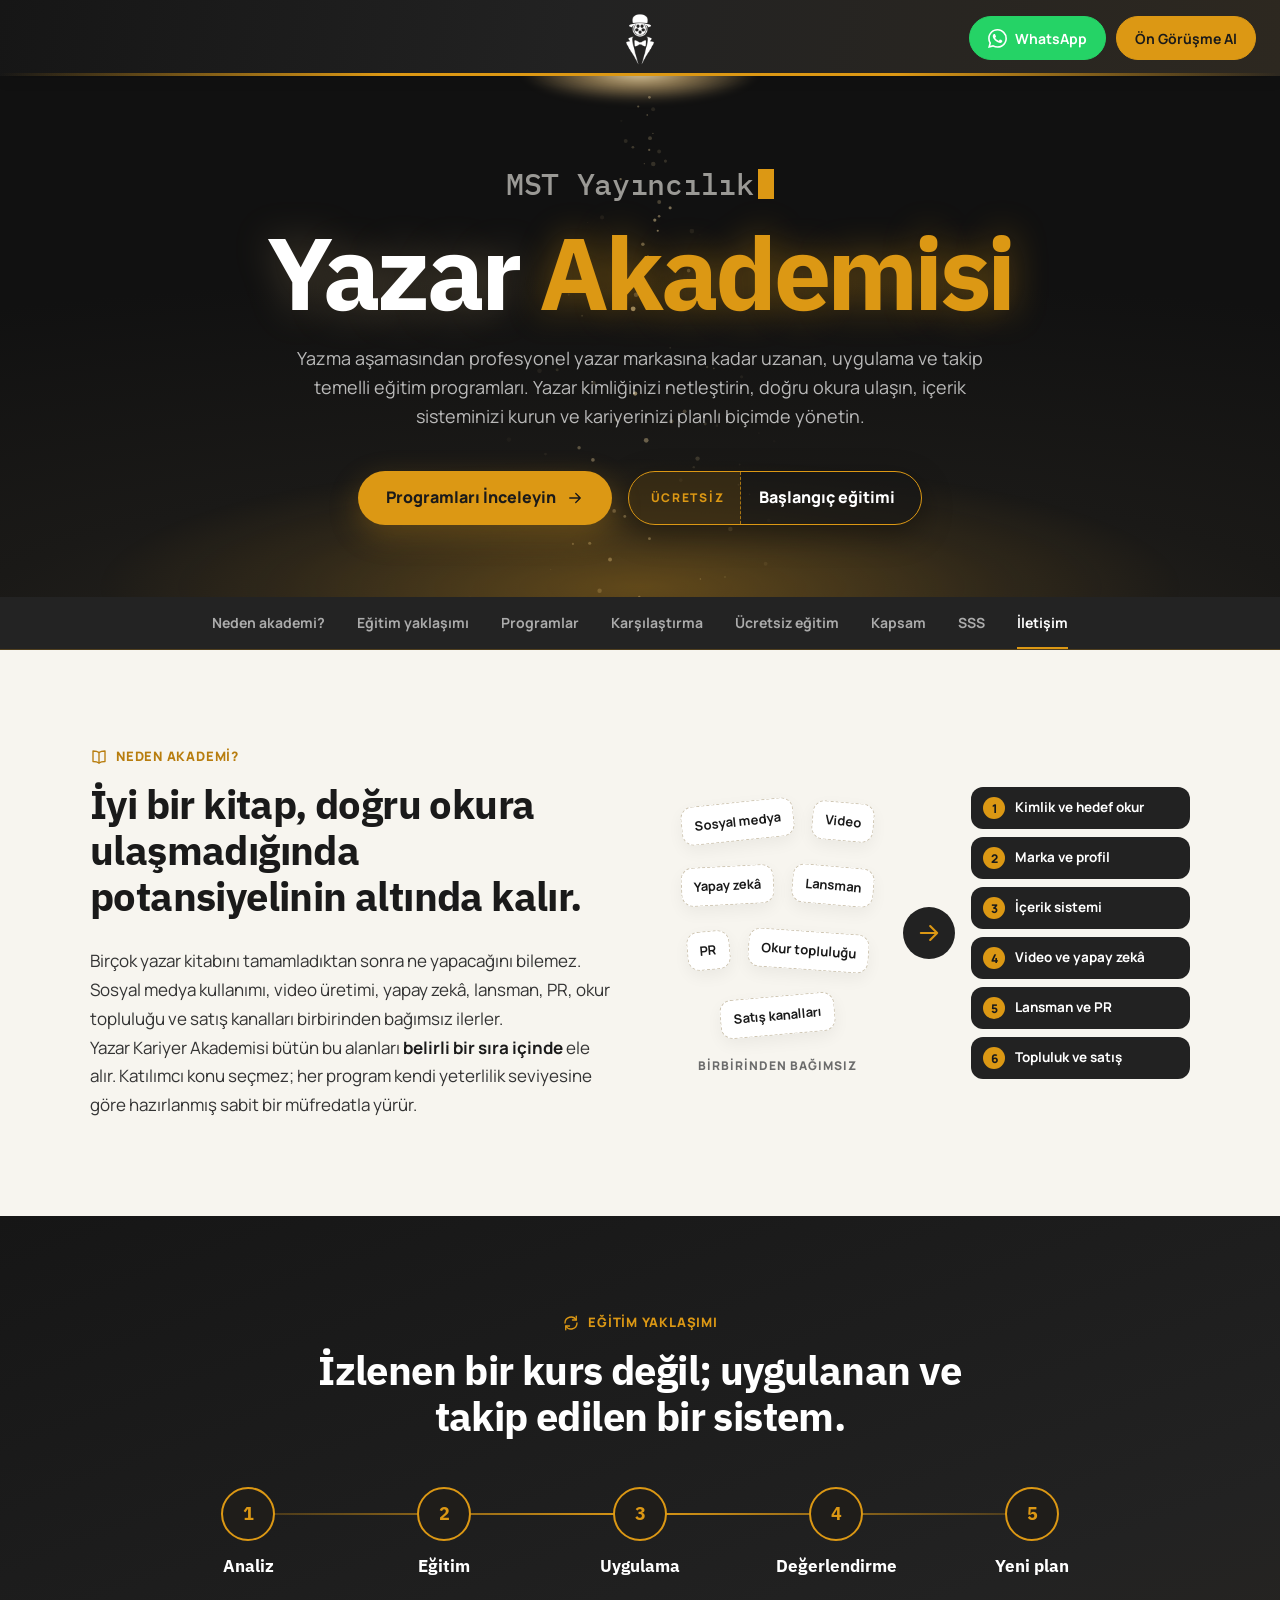
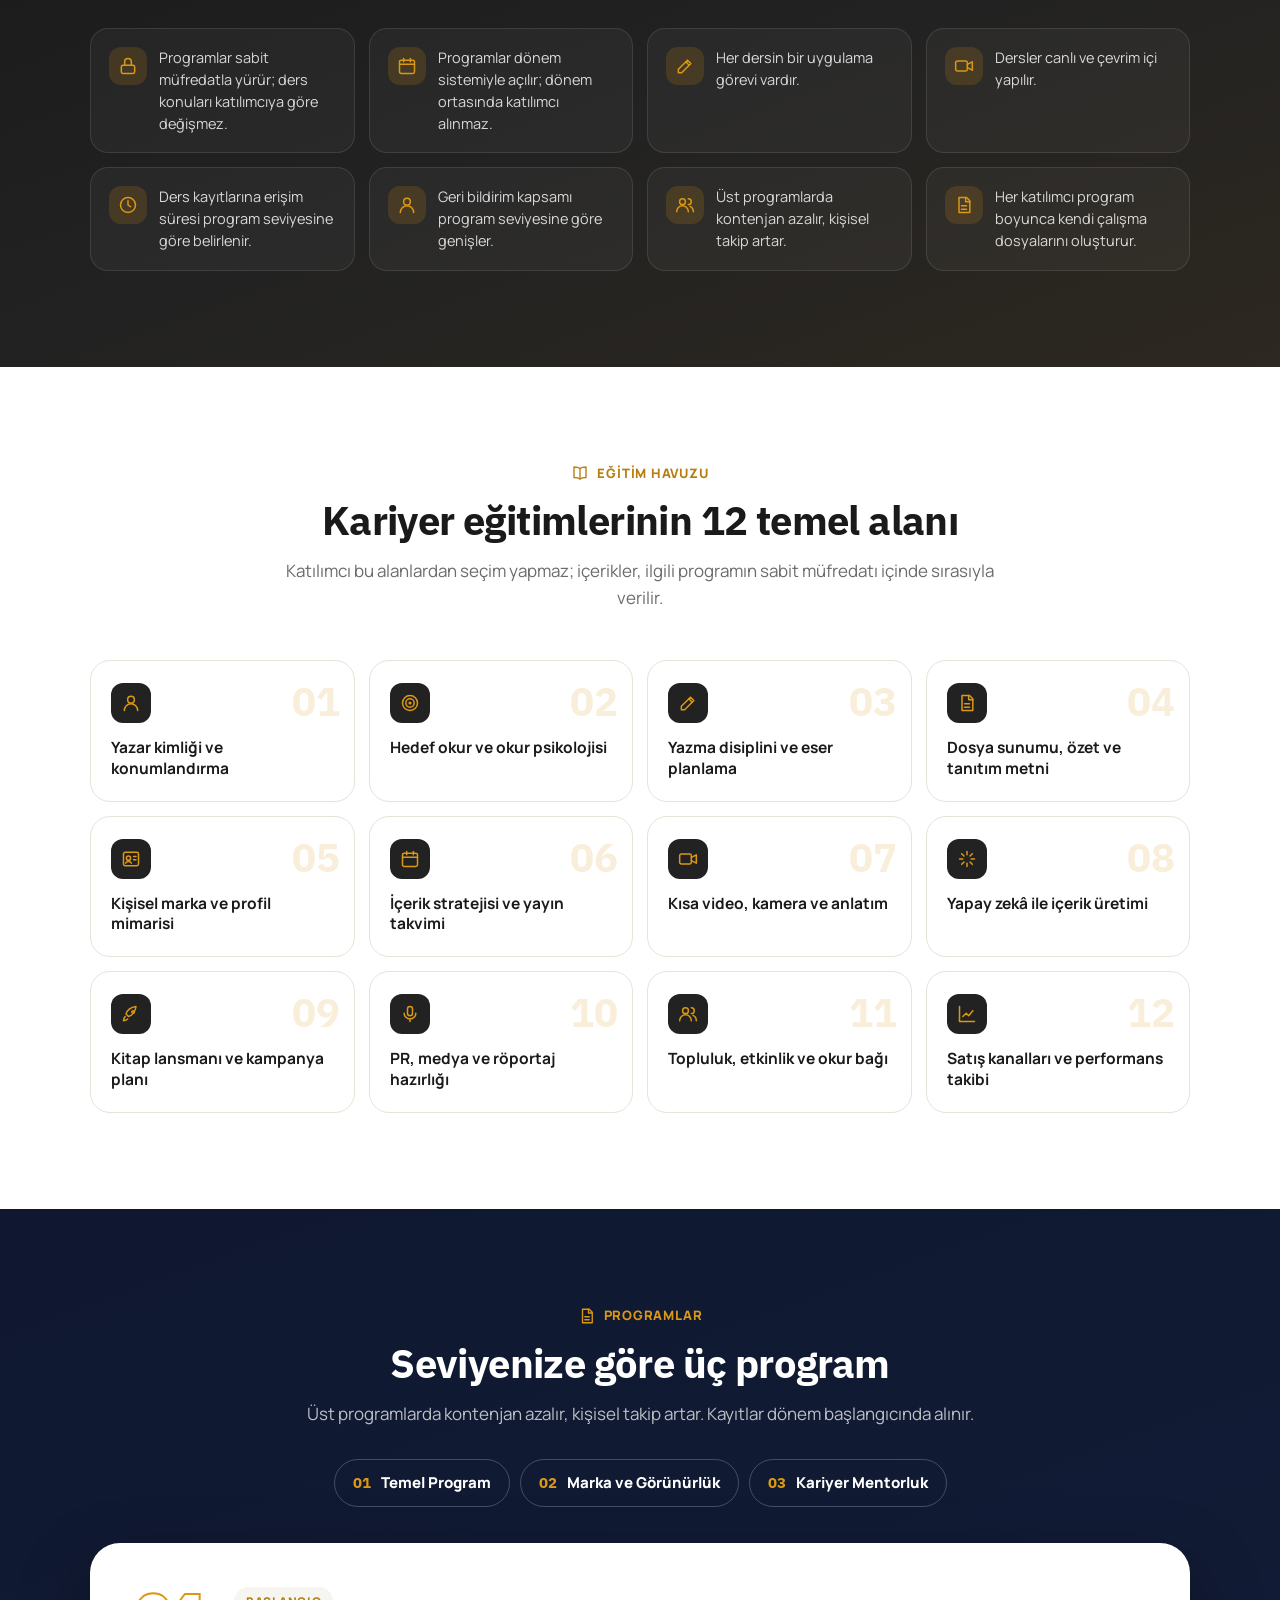
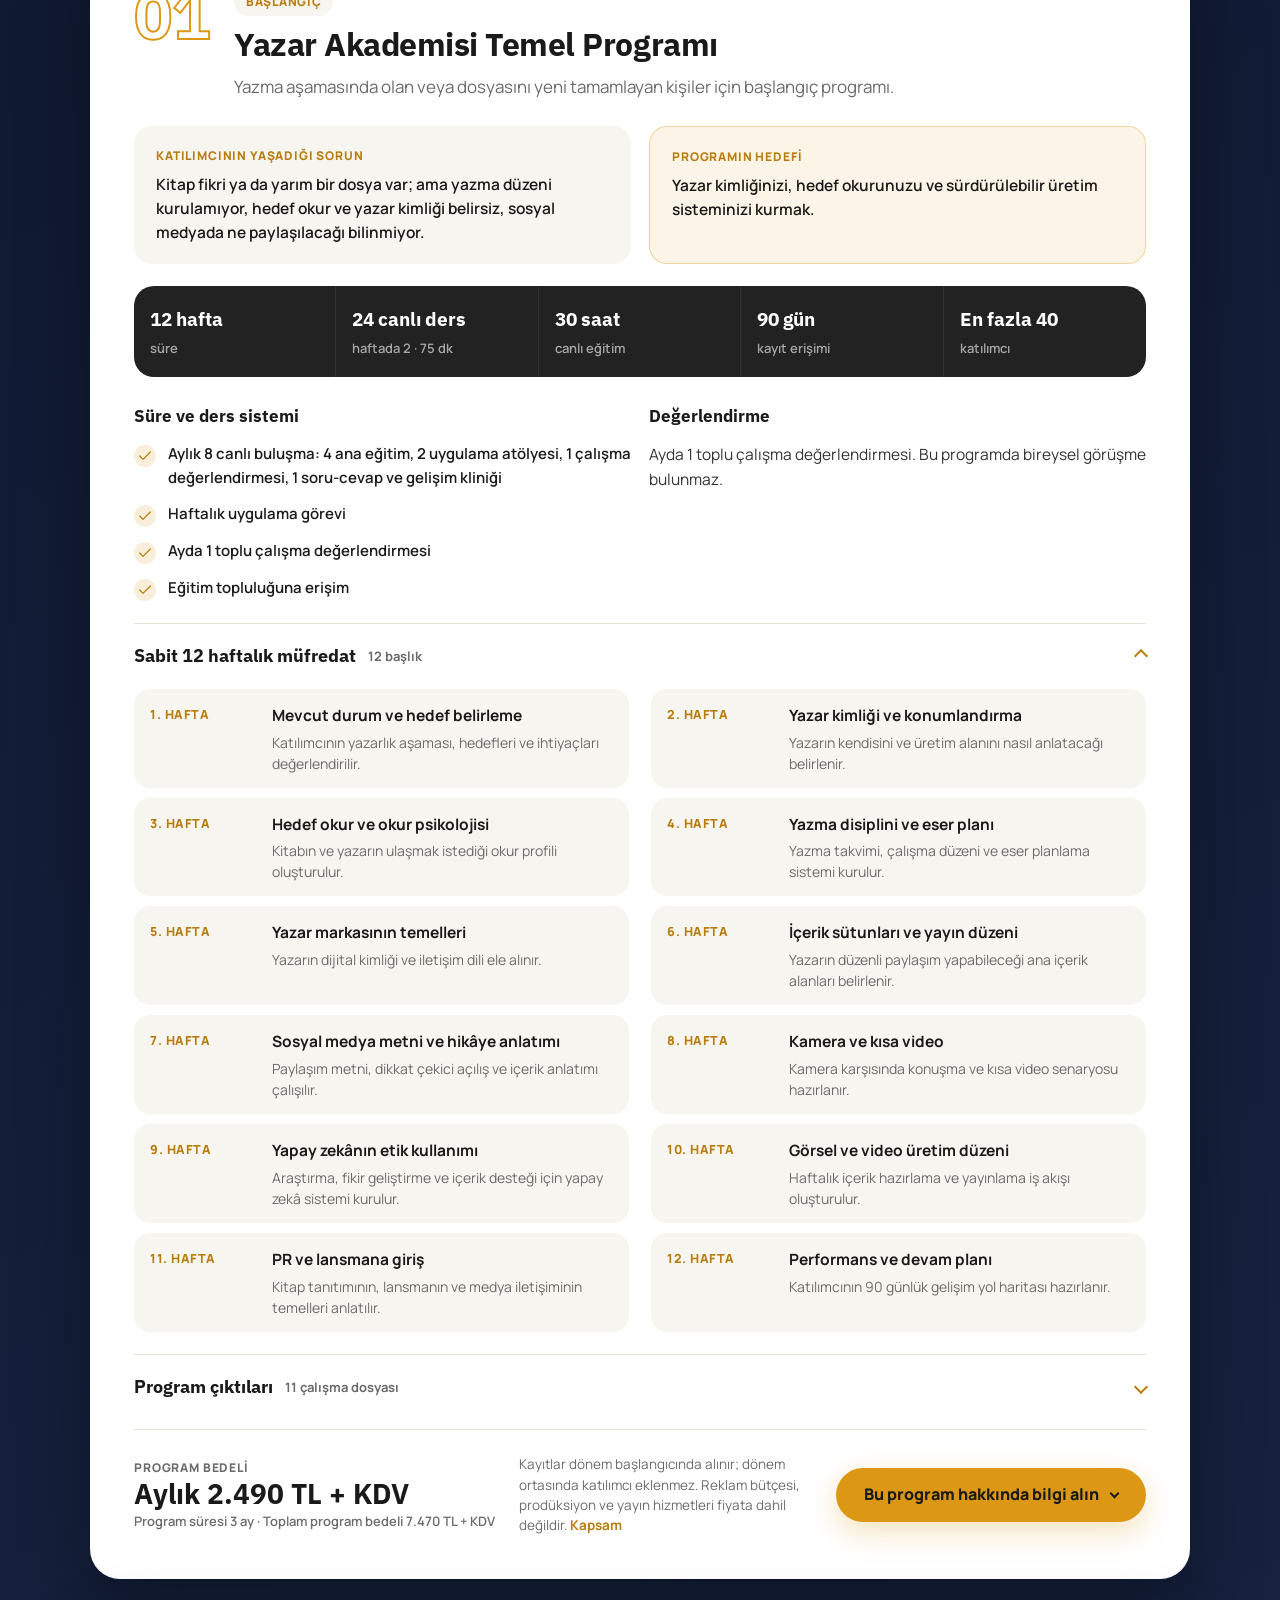
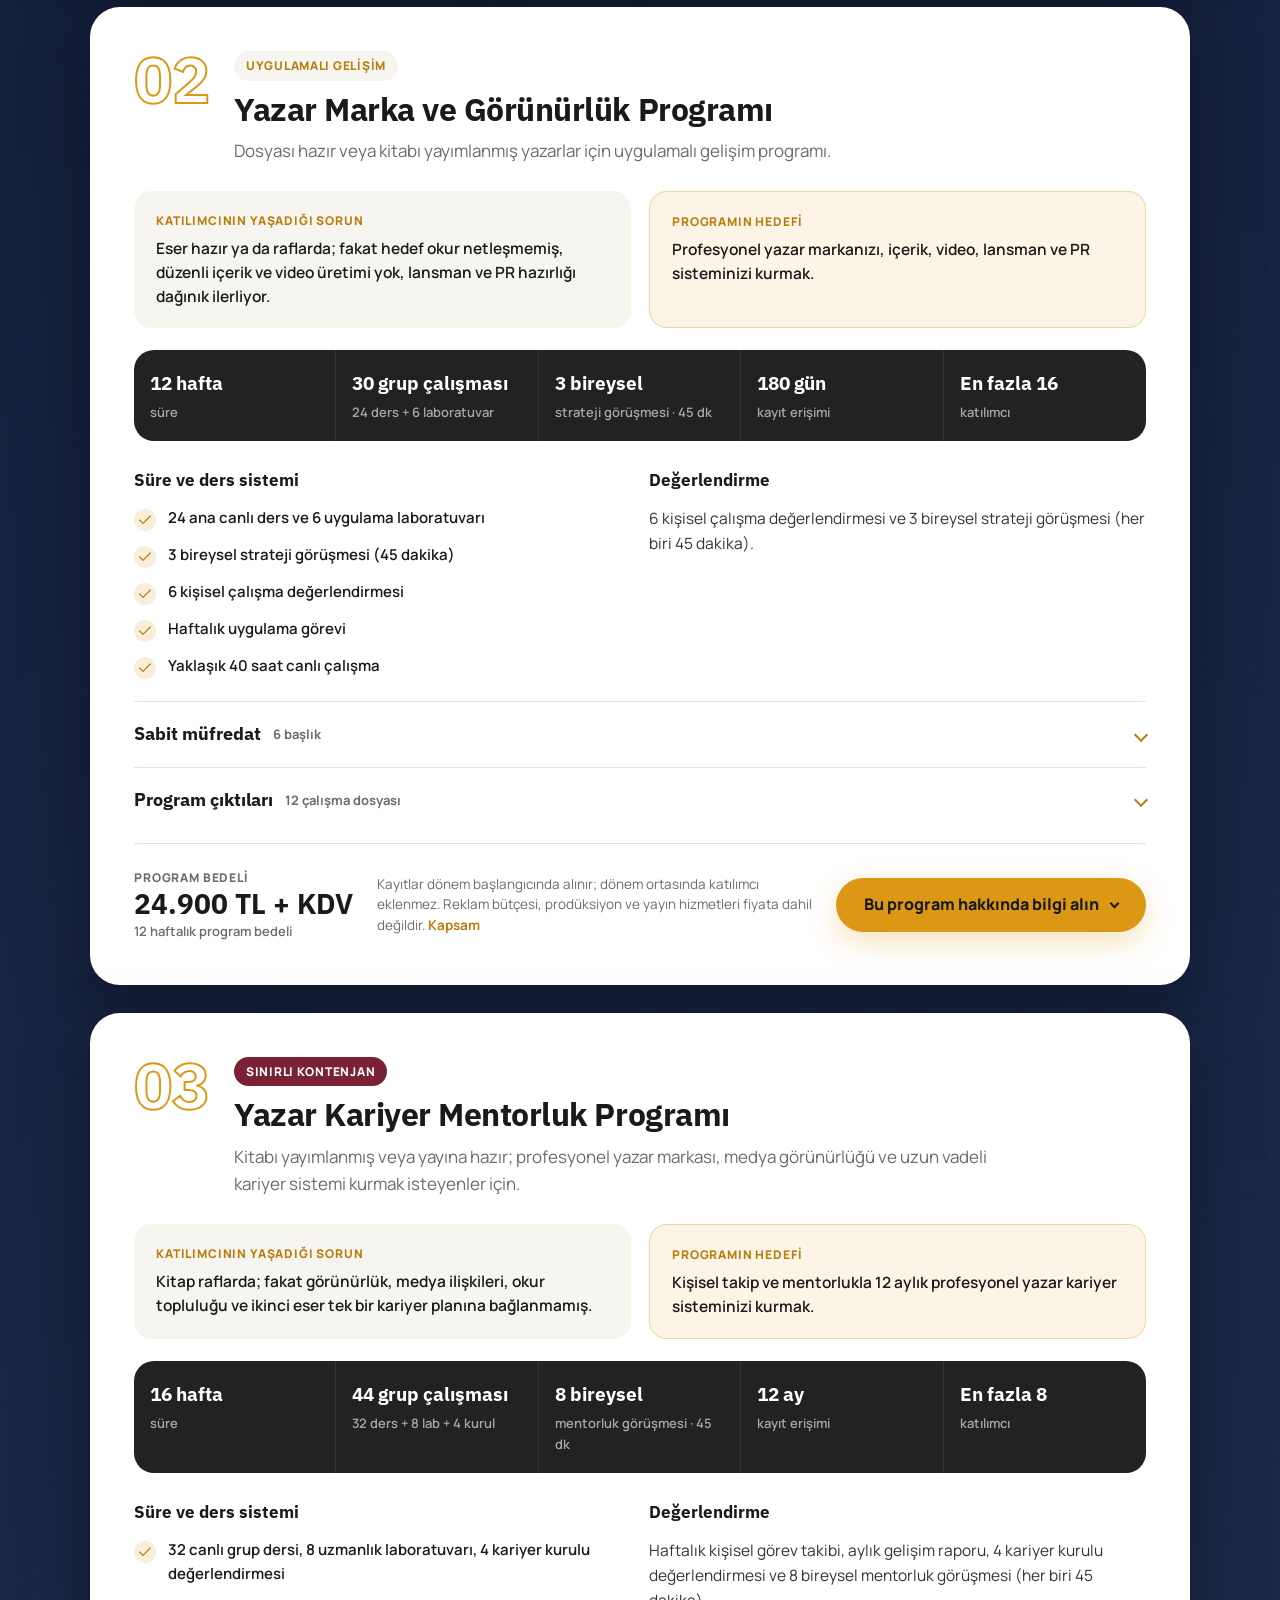
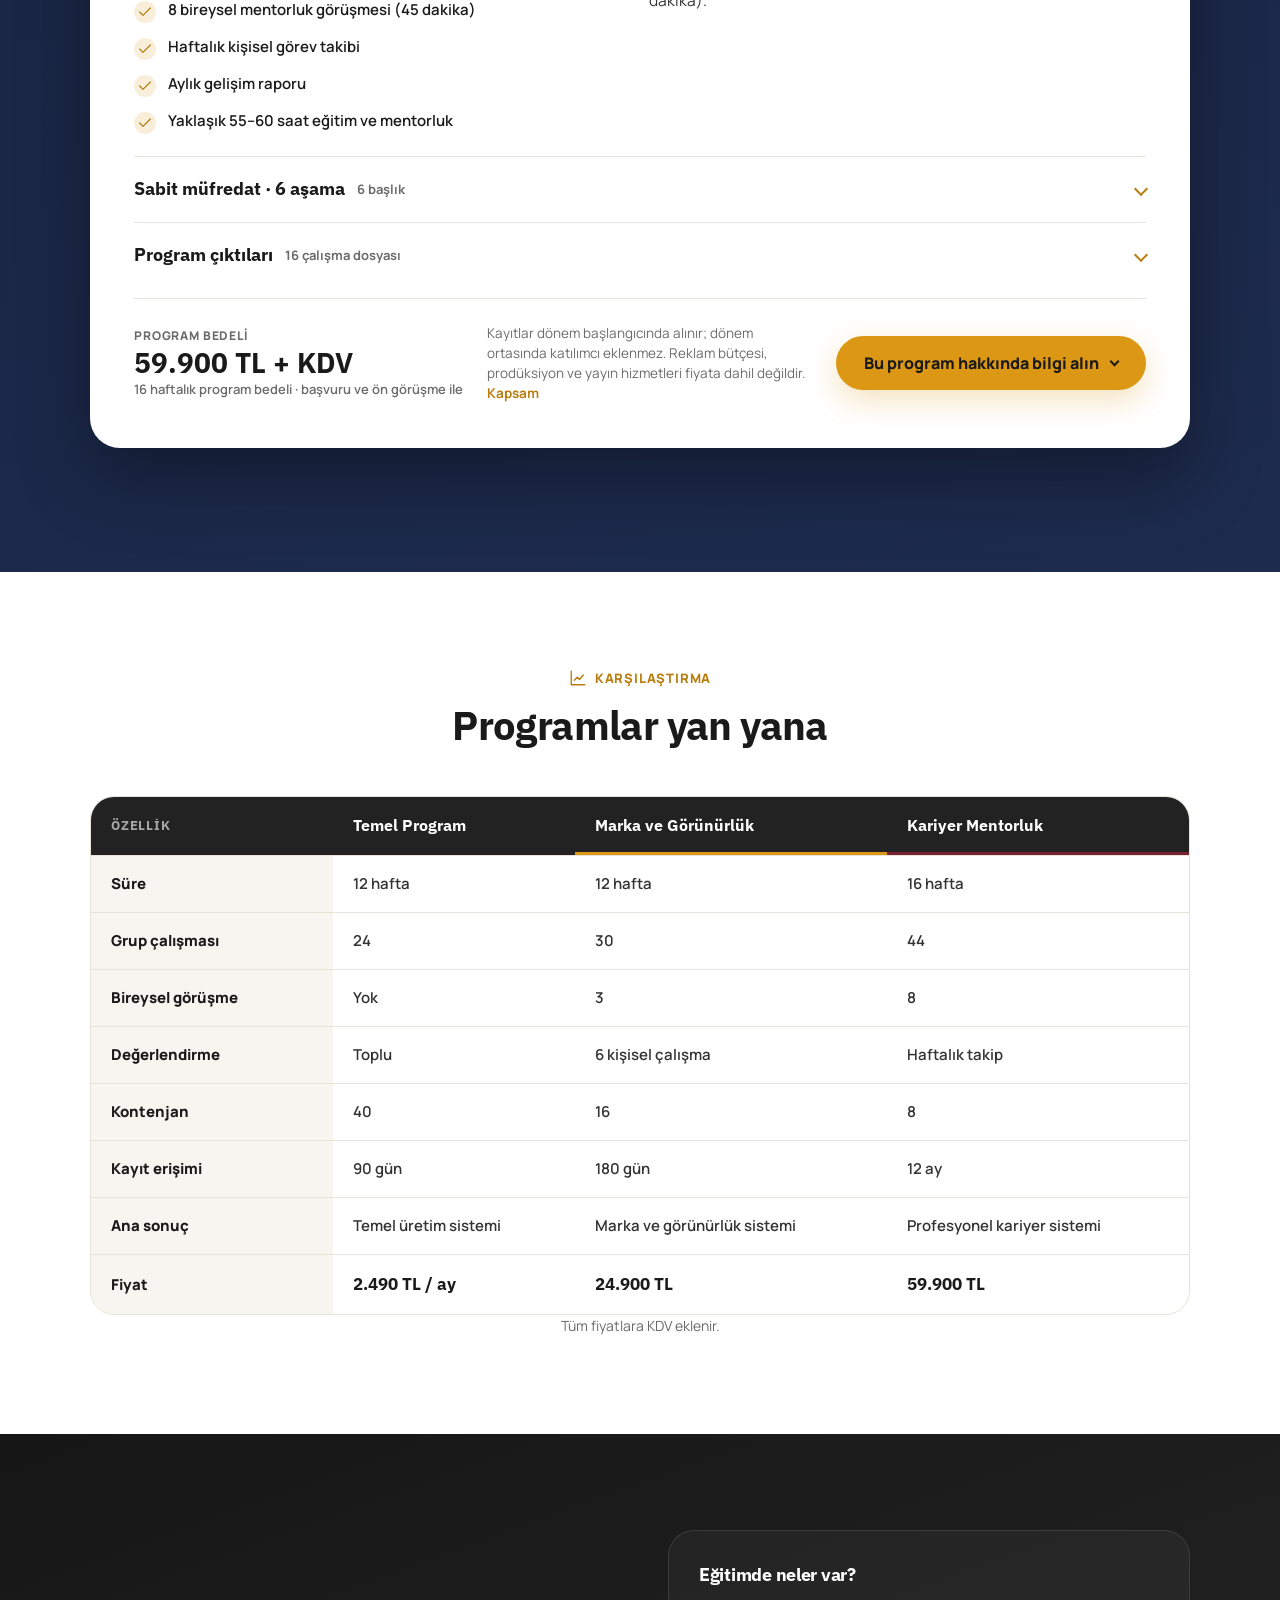
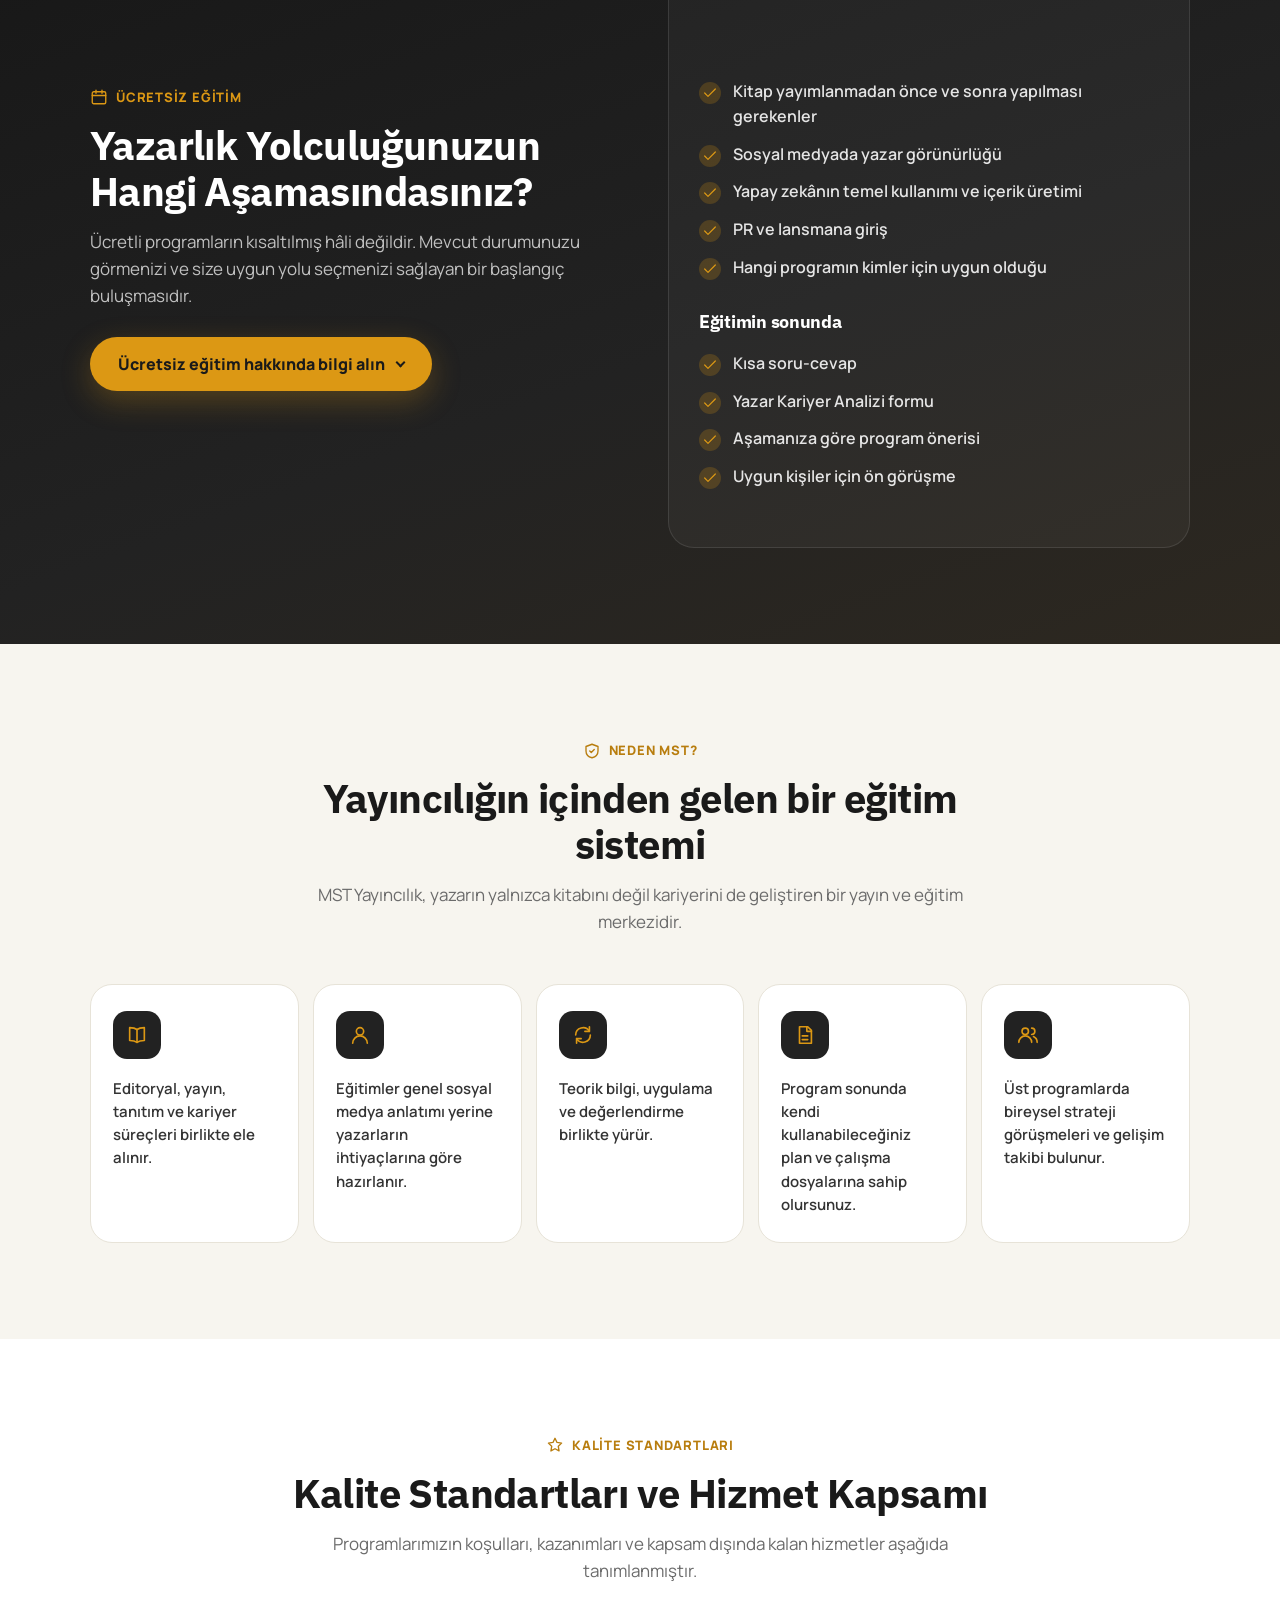
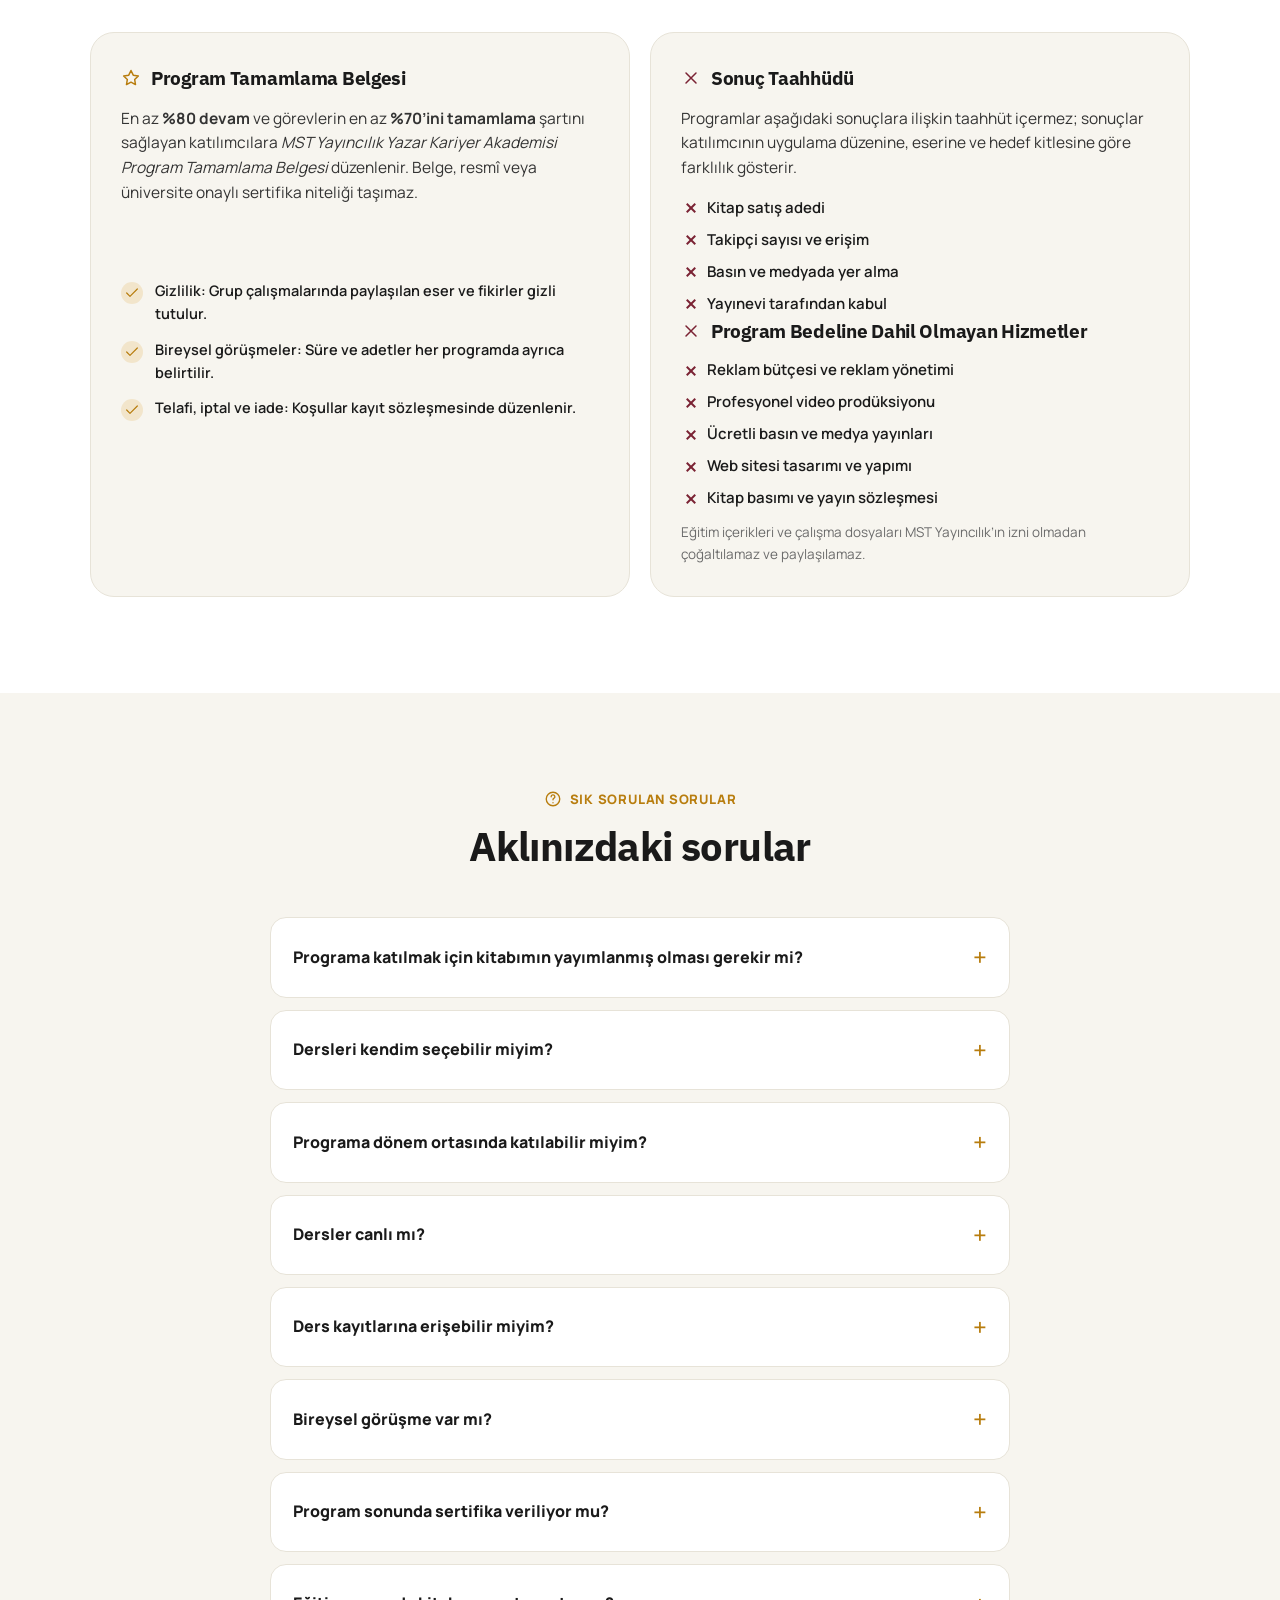
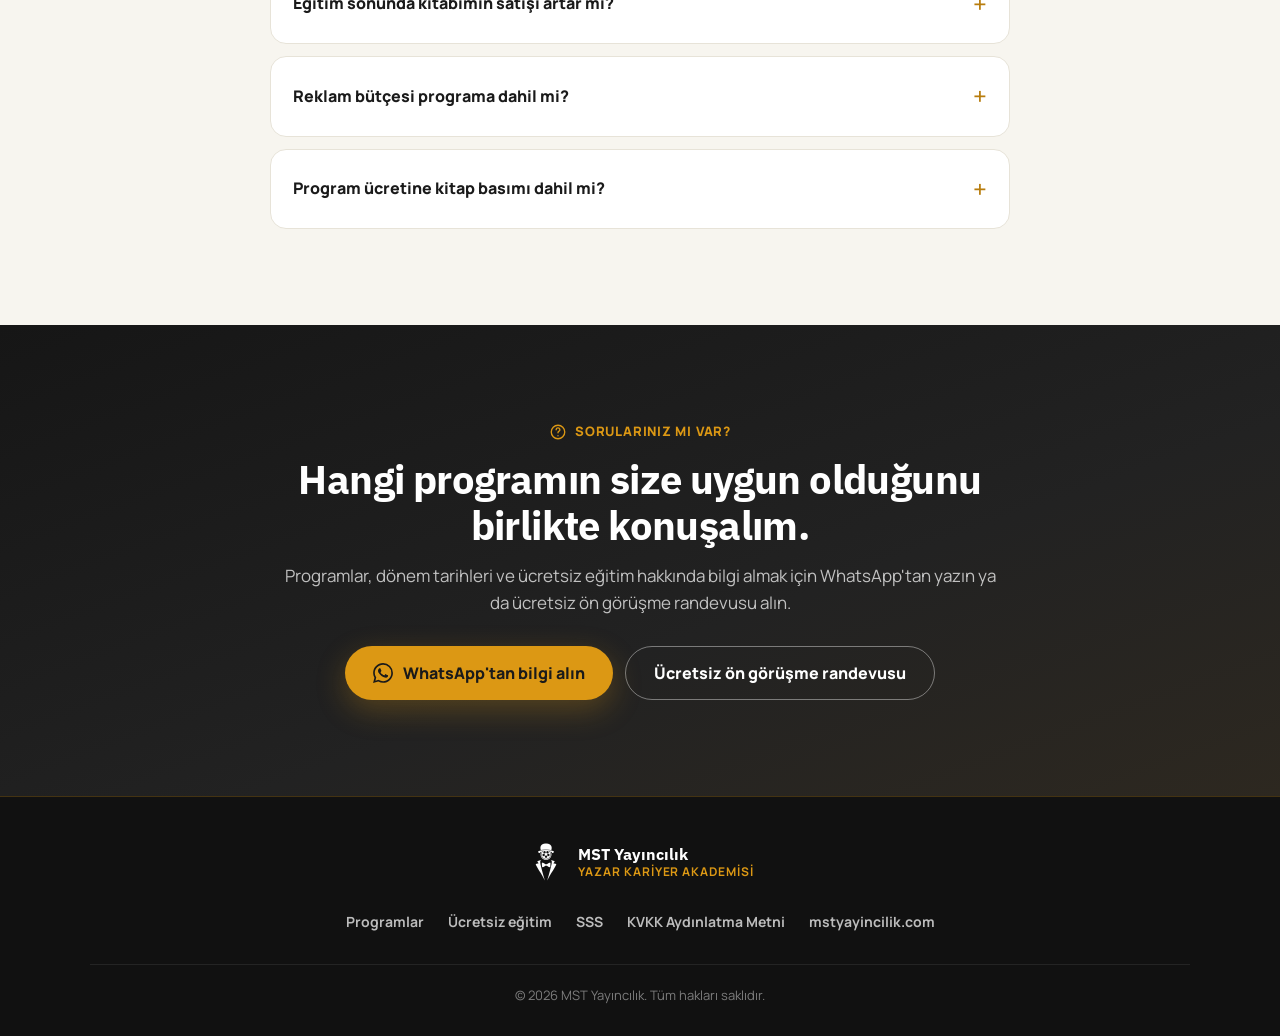
==== commit ee43e7b7: "1.5.16: Akademi 'bilgi alın' düğmesi diğer altın düğmeler gibi parlar Seçim kutusunun ok işareti sum" ====
--- a/demo/akademi.html
+++ b/demo/akademi.html
@@ -190,7 +190,7 @@
                     <div class="akd-program__alt">
                         <div class="akd-fiyat"><small>Program bedeli</small><strong>Aylık 2.490 TL + KDV</strong><span>Program süresi 3 ay · Toplam program bedeli 7.470 TL + KDV</span></div>
                         <p class="akd-program__not">Kayıtlar dönem başlangıcında alınır; dönem ortasında katılımcı eklenmez. Reklam bütçesi, prodüksiyon ve yayın hizmetleri fiyata dahil değildir. <a href="#kapsam">Kapsam</a></p>
-                        <details class="akd-secim"><summary class="uyg-btn uyg-btn--altin">Bu program hakkında bilgi alın</summary><div class="akd-secim__panel"><p class="akd-secim__baslik">Nasıl bilgi almak istersiniz?</p><a class="akd-secim__secenek" href="https://wa.me/905514112004?text=Merhaba%2C%20Yazar%20Akademisi%20Temel%20Program%C4%B1%20hakk%C4%B1nda%20bilgi%20almak%20istiyorum." target="_blank" rel="noopener"><svg class="mst-ic" width="18" height="18" viewBox="0 0 24 24" fill="currentColor" aria-hidden="true"><path d="M17.472 14.382c-.297-.149-1.758-.867-2.03-.967-.273-.099-.471-.148-.67.15-.197.297-.767.966-.94 1.164-.173.199-.347.223-.644.075-.297-.15-1.255-.463-2.39-1.475-.883-.788-1.48-1.761-1.653-2.059-.173-.297-.018-.458.13-.606.134-.133.298-.347.446-.52.149-.174.198-.298.298-.497.099-.198.05-.371-.025-.52-.075-.149-.669-1.612-.916-2.207-.242-.579-.487-.5-.669-.51-.173-.008-.371-.01-.57-.01-.198 0-.52.074-.792.372-.272.297-1.04 1.016-1.04 2.479 0 1.462 1.065 2.875 1.213 3.074.149.198 2.096 3.2 5.077 4.487.709.306 1.262.489 1.694.625.712.227 1.36.195 1.871.118.571-.085 1.758-.719 2.006-1.413.248-.694.248-1.289.173-1.413-.074-.124-.272-.198-.57-.347m-5.421 7.403h-.004a9.87 9.87 0 0 1-5.031-1.378l-.361-.214-3.741.982.998-3.648-.235-.374a9.86 9.86 0 0 1-1.51-5.26c.001-5.45 4.436-9.884 9.888-9.884 2.64 0 5.122 1.03 6.988 2.898a9.825 9.825 0 0 1 2.893 6.994c-.003 5.45-4.437 9.884-9.885 9.884m8.413-18.297A11.815 11.815 0 0 0 12.05 0C5.495 0 .16 5.335.157 11.892c0 2.096.547 4.142 1.588 5.945L.057 24l6.305-1.654a11.882 11.882 0 0 0 5.683 1.448h.005c6.554 0 11.89-5.335 11.893-11.893a11.821 11.821 0 0 0-3.48-8.413z"/></svg><span><strong>WhatsApp’tan yazın</strong><small>Sorularınızı yazılı iletin</small></span></a><a class="akd-secim__secenek" href="/akademi-randevu?program=temel"><svg class="mst-ic" width="18" height="18" viewBox="0 0 24 24" fill="none" stroke="currentColor" stroke-width="2" stroke-linecap="round" stroke-linejoin="round" aria-hidden="true"><circle cx="12" cy="12" r="9"/><path d="M12 7v5l3 2"/></svg><span><strong>Ön görüşme randevusu alın</strong><small>Size uygun saatte sizi arayalım</small></span></a></div></details>                    </div>
+                        <details class="akd-secim"><summary class="uyg-btn uyg-btn--altin">Bu program hakkında bilgi alın<span class="akd-secim__ok" aria-hidden="true"></span></summary><div class="akd-secim__panel"><p class="akd-secim__baslik">Nasıl bilgi almak istersiniz?</p><a class="akd-secim__secenek" href="https://wa.me/905514112004?text=Merhaba%2C%20Yazar%20Akademisi%20Temel%20Program%C4%B1%20hakk%C4%B1nda%20bilgi%20almak%20istiyorum." target="_blank" rel="noopener"><svg class="mst-ic" width="18" height="18" viewBox="0 0 24 24" fill="currentColor" aria-hidden="true"><path d="M17.472 14.382c-.297-.149-1.758-.867-2.03-.967-.273-.099-.471-.148-.67.15-.197.297-.767.966-.94 1.164-.173.199-.347.223-.644.075-.297-.15-1.255-.463-2.39-1.475-.883-.788-1.48-1.761-1.653-2.059-.173-.297-.018-.458.13-.606.134-.133.298-.347.446-.52.149-.174.198-.298.298-.497.099-.198.05-.371-.025-.52-.075-.149-.669-1.612-.916-2.207-.242-.579-.487-.5-.669-.51-.173-.008-.371-.01-.57-.01-.198 0-.52.074-.792.372-.272.297-1.04 1.016-1.04 2.479 0 1.462 1.065 2.875 1.213 3.074.149.198 2.096 3.2 5.077 4.487.709.306 1.262.489 1.694.625.712.227 1.36.195 1.871.118.571-.085 1.758-.719 2.006-1.413.248-.694.248-1.289.173-1.413-.074-.124-.272-.198-.57-.347m-5.421 7.403h-.004a9.87 9.87 0 0 1-5.031-1.378l-.361-.214-3.741.982.998-3.648-.235-.374a9.86 9.86 0 0 1-1.51-5.26c.001-5.45 4.436-9.884 9.888-9.884 2.64 0 5.122 1.03 6.988 2.898a9.825 9.825 0 0 1 2.893 6.994c-.003 5.45-4.437 9.884-9.885 9.884m8.413-18.297A11.815 11.815 0 0 0 12.05 0C5.495 0 .16 5.335.157 11.892c0 2.096.547 4.142 1.588 5.945L.057 24l6.305-1.654a11.882 11.882 0 0 0 5.683 1.448h.005c6.554 0 11.89-5.335 11.893-11.893a11.821 11.821 0 0 0-3.48-8.413z"/></svg><span><strong>WhatsApp’tan yazın</strong><small>Sorularınızı yazılı iletin</small></span></a><a class="akd-secim__secenek" href="/akademi-randevu?program=temel"><svg class="mst-ic" width="18" height="18" viewBox="0 0 24 24" fill="none" stroke="currentColor" stroke-width="2" stroke-linecap="round" stroke-linejoin="round" aria-hidden="true"><circle cx="12" cy="12" r="9"/><path d="M12 7v5l3 2"/></svg><span><strong>Ön görüşme randevusu alın</strong><small>Size uygun saatte sizi arayalım</small></span></a></div></details>                    </div>
                 </article>
                             <article class="akd-program akd-program--marka" id="program-marka">
                     <header class="akd-program__bas">
@@ -233,7 +233,7 @@
                     <div class="akd-program__alt">
                         <div class="akd-fiyat"><small>Program bedeli</small><strong>24.900 TL + KDV</strong><span>12 haftalık program bedeli</span></div>
                         <p class="akd-program__not">Kayıtlar dönem başlangıcında alınır; dönem ortasında katılımcı eklenmez. Reklam bütçesi, prodüksiyon ve yayın hizmetleri fiyata dahil değildir. <a href="#kapsam">Kapsam</a></p>
-                        <details class="akd-secim"><summary class="uyg-btn uyg-btn--altin">Bu program hakkında bilgi alın</summary><div class="akd-secim__panel"><p class="akd-secim__baslik">Nasıl bilgi almak istersiniz?</p><a class="akd-secim__secenek" href="https://wa.me/905514112004?text=Merhaba%2C%20Yazar%20Marka%20ve%20G%C3%B6r%C3%BCn%C3%BCrl%C3%BCk%20Program%C4%B1%20hakk%C4%B1nda%20bilgi%20almak%20istiyorum." target="_blank" rel="noopener"><svg class="mst-ic" width="18" height="18" viewBox="0 0 24 24" fill="currentColor" aria-hidden="true"><path d="M17.472 14.382c-.297-.149-1.758-.867-2.03-.967-.273-.099-.471-.148-.67.15-.197.297-.767.966-.94 1.164-.173.199-.347.223-.644.075-.297-.15-1.255-.463-2.39-1.475-.883-.788-1.48-1.761-1.653-2.059-.173-.297-.018-.458.13-.606.134-.133.298-.347.446-.52.149-.174.198-.298.298-.497.099-.198.05-.371-.025-.52-.075-.149-.669-1.612-.916-2.207-.242-.579-.487-.5-.669-.51-.173-.008-.371-.01-.57-.01-.198 0-.52.074-.792.372-.272.297-1.04 1.016-1.04 2.479 0 1.462 1.065 2.875 1.213 3.074.149.198 2.096 3.2 5.077 4.487.709.306 1.262.489 1.694.625.712.227 1.36.195 1.871.118.571-.085 1.758-.719 2.006-1.413.248-.694.248-1.289.173-1.413-.074-.124-.272-.198-.57-.347m-5.421 7.403h-.004a9.87 9.87 0 0 1-5.031-1.378l-.361-.214-3.741.982.998-3.648-.235-.374a9.86 9.86 0 0 1-1.51-5.26c.001-5.45 4.436-9.884 9.888-9.884 2.64 0 5.122 1.03 6.988 2.898a9.825 9.825 0 0 1 2.893 6.994c-.003 5.45-4.437 9.884-9.885 9.884m8.413-18.297A11.815 11.815 0 0 0 12.05 0C5.495 0 .16 5.335.157 11.892c0 2.096.547 4.142 1.588 5.945L.057 24l6.305-1.654a11.882 11.882 0 0 0 5.683 1.448h.005c6.554 0 11.89-5.335 11.893-11.893a11.821 11.821 0 0 0-3.48-8.413z"/></svg><span><strong>WhatsApp’tan yazın</strong><small>Sorularınızı yazılı iletin</small></span></a><a class="akd-secim__secenek" href="/akademi-randevu?program=marka"><svg class="mst-ic" width="18" height="18" viewBox="0 0 24 24" fill="none" stroke="currentColor" stroke-width="2" stroke-linecap="round" stroke-linejoin="round" aria-hidden="true"><circle cx="12" cy="12" r="9"/><path d="M12 7v5l3 2"/></svg><span><strong>Ön görüşme randevusu alın</strong><small>Size uygun saatte sizi arayalım</small></span></a></div></details>                    </div>
+                        <details class="akd-secim"><summary class="uyg-btn uyg-btn--altin">Bu program hakkında bilgi alın<span class="akd-secim__ok" aria-hidden="true"></span></summary><div class="akd-secim__panel"><p class="akd-secim__baslik">Nasıl bilgi almak istersiniz?</p><a class="akd-secim__secenek" href="https://wa.me/905514112004?text=Merhaba%2C%20Yazar%20Marka%20ve%20G%C3%B6r%C3%BCn%C3%BCrl%C3%BCk%20Program%C4%B1%20hakk%C4%B1nda%20bilgi%20almak%20istiyorum." target="_blank" rel="noopener"><svg class="mst-ic" width="18" height="18" viewBox="0 0 24 24" fill="currentColor" aria-hidden="true"><path d="M17.472 14.382c-.297-.149-1.758-.867-2.03-.967-.273-.099-.471-.148-.67.15-.197.297-.767.966-.94 1.164-.173.199-.347.223-.644.075-.297-.15-1.255-.463-2.39-1.475-.883-.788-1.48-1.761-1.653-2.059-.173-.297-.018-.458.13-.606.134-.133.298-.347.446-.52.149-.174.198-.298.298-.497.099-.198.05-.371-.025-.52-.075-.149-.669-1.612-.916-2.207-.242-.579-.487-.5-.669-.51-.173-.008-.371-.01-.57-.01-.198 0-.52.074-.792.372-.272.297-1.04 1.016-1.04 2.479 0 1.462 1.065 2.875 1.213 3.074.149.198 2.096 3.2 5.077 4.487.709.306 1.262.489 1.694.625.712.227 1.36.195 1.871.118.571-.085 1.758-.719 2.006-1.413.248-.694.248-1.289.173-1.413-.074-.124-.272-.198-.57-.347m-5.421 7.403h-.004a9.87 9.87 0 0 1-5.031-1.378l-.361-.214-3.741.982.998-3.648-.235-.374a9.86 9.86 0 0 1-1.51-5.26c.001-5.45 4.436-9.884 9.888-9.884 2.64 0 5.122 1.03 6.988 2.898a9.825 9.825 0 0 1 2.893 6.994c-.003 5.45-4.437 9.884-9.885 9.884m8.413-18.297A11.815 11.815 0 0 0 12.05 0C5.495 0 .16 5.335.157 11.892c0 2.096.547 4.142 1.588 5.945L.057 24l6.305-1.654a11.882 11.882 0 0 0 5.683 1.448h.005c6.554 0 11.89-5.335 11.893-11.893a11.821 11.821 0 0 0-3.48-8.413z"/></svg><span><strong>WhatsApp’tan yazın</strong><small>Sorularınızı yazılı iletin</small></span></a><a class="akd-secim__secenek" href="/akademi-randevu?program=marka"><svg class="mst-ic" width="18" height="18" viewBox="0 0 24 24" fill="none" stroke="currentColor" stroke-width="2" stroke-linecap="round" stroke-linejoin="round" aria-hidden="true"><circle cx="12" cy="12" r="9"/><path d="M12 7v5l3 2"/></svg><span><strong>Ön görüşme randevusu alın</strong><small>Size uygun saatte sizi arayalım</small></span></a></div></details>                    </div>
                 </article>
                             <article class="akd-program akd-program--mentorluk" id="program-mentorluk">
                     <header class="akd-program__bas">
@@ -276,7 +276,7 @@
                     <div class="akd-program__alt">
                         <div class="akd-fiyat"><small>Program bedeli</small><strong>59.900 TL + KDV</strong><span>16 haftalık program bedeli · başvuru ve ön görüşme ile</span></div>
                         <p class="akd-program__not">Kayıtlar dönem başlangıcında alınır; dönem ortasında katılımcı eklenmez. Reklam bütçesi, prodüksiyon ve yayın hizmetleri fiyata dahil değildir. <a href="#kapsam">Kapsam</a></p>
-                        <details class="akd-secim"><summary class="uyg-btn uyg-btn--altin">Bu program hakkında bilgi alın</summary><div class="akd-secim__panel"><p class="akd-secim__baslik">Nasıl bilgi almak istersiniz?</p><a class="akd-secim__secenek" href="https://wa.me/905514112004?text=Merhaba%2C%20Yazar%20Kariyer%20Mentorluk%20Program%C4%B1%20hakk%C4%B1nda%20bilgi%20almak%20istiyorum." target="_blank" rel="noopener"><svg class="mst-ic" width="18" height="18" viewBox="0 0 24 24" fill="currentColor" aria-hidden="true"><path d="M17.472 14.382c-.297-.149-1.758-.867-2.03-.967-.273-.099-.471-.148-.67.15-.197.297-.767.966-.94 1.164-.173.199-.347.223-.644.075-.297-.15-1.255-.463-2.39-1.475-.883-.788-1.48-1.761-1.653-2.059-.173-.297-.018-.458.13-.606.134-.133.298-.347.446-.52.149-.174.198-.298.298-.497.099-.198.05-.371-.025-.52-.075-.149-.669-1.612-.916-2.207-.242-.579-.487-.5-.669-.51-.173-.008-.371-.01-.57-.01-.198 0-.52.074-.792.372-.272.297-1.04 1.016-1.04 2.479 0 1.462 1.065 2.875 1.213 3.074.149.198 2.096 3.2 5.077 4.487.709.306 1.262.489 1.694.625.712.227 1.36.195 1.871.118.571-.085 1.758-.719 2.006-1.413.248-.694.248-1.289.173-1.413-.074-.124-.272-.198-.57-.347m-5.421 7.403h-.004a9.87 9.87 0 0 1-5.031-1.378l-.361-.214-3.741.982.998-3.648-.235-.374a9.86 9.86 0 0 1-1.51-5.26c.001-5.45 4.436-9.884 9.888-9.884 2.64 0 5.122 1.03 6.988 2.898a9.825 9.825 0 0 1 2.893 6.994c-.003 5.45-4.437 9.884-9.885 9.884m8.413-18.297A11.815 11.815 0 0 0 12.05 0C5.495 0 .16 5.335.157 11.892c0 2.096.547 4.142 1.588 5.945L.057 24l6.305-1.654a11.882 11.882 0 0 0 5.683 1.448h.005c6.554 0 11.89-5.335 11.893-11.893a11.821 11.821 0 0 0-3.48-8.413z"/></svg><span><strong>WhatsApp’tan yazın</strong><small>Sorularınızı yazılı iletin</small></span></a><a class="akd-secim__secenek" href="/akademi-randevu?program=mentorluk"><svg class="mst-ic" width="18" height="18" viewBox="0 0 24 24" fill="none" stroke="currentColor" stroke-width="2" stroke-linecap="round" stroke-linejoin="round" aria-hidden="true"><circle cx="12" cy="12" r="9"/><path d="M12 7v5l3 2"/></svg><span><strong>Ön görüşme randevusu alın</strong><small>Size uygun saatte sizi arayalım</small></span></a></div></details>                    </div>
+                        <details class="akd-secim"><summary class="uyg-btn uyg-btn--altin">Bu program hakkında bilgi alın<span class="akd-secim__ok" aria-hidden="true"></span></summary><div class="akd-secim__panel"><p class="akd-secim__baslik">Nasıl bilgi almak istersiniz?</p><a class="akd-secim__secenek" href="https://wa.me/905514112004?text=Merhaba%2C%20Yazar%20Kariyer%20Mentorluk%20Program%C4%B1%20hakk%C4%B1nda%20bilgi%20almak%20istiyorum." target="_blank" rel="noopener"><svg class="mst-ic" width="18" height="18" viewBox="0 0 24 24" fill="currentColor" aria-hidden="true"><path d="M17.472 14.382c-.297-.149-1.758-.867-2.03-.967-.273-.099-.471-.148-.67.15-.197.297-.767.966-.94 1.164-.173.199-.347.223-.644.075-.297-.15-1.255-.463-2.39-1.475-.883-.788-1.48-1.761-1.653-2.059-.173-.297-.018-.458.13-.606.134-.133.298-.347.446-.52.149-.174.198-.298.298-.497.099-.198.05-.371-.025-.52-.075-.149-.669-1.612-.916-2.207-.242-.579-.487-.5-.669-.51-.173-.008-.371-.01-.57-.01-.198 0-.52.074-.792.372-.272.297-1.04 1.016-1.04 2.479 0 1.462 1.065 2.875 1.213 3.074.149.198 2.096 3.2 5.077 4.487.709.306 1.262.489 1.694.625.712.227 1.36.195 1.871.118.571-.085 1.758-.719 2.006-1.413.248-.694.248-1.289.173-1.413-.074-.124-.272-.198-.57-.347m-5.421 7.403h-.004a9.87 9.87 0 0 1-5.031-1.378l-.361-.214-3.741.982.998-3.648-.235-.374a9.86 9.86 0 0 1-1.51-5.26c.001-5.45 4.436-9.884 9.888-9.884 2.64 0 5.122 1.03 6.988 2.898a9.825 9.825 0 0 1 2.893 6.994c-.003 5.45-4.437 9.884-9.885 9.884m8.413-18.297A11.815 11.815 0 0 0 12.05 0C5.495 0 .16 5.335.157 11.892c0 2.096.547 4.142 1.588 5.945L.057 24l6.305-1.654a11.882 11.882 0 0 0 5.683 1.448h.005c6.554 0 11.89-5.335 11.893-11.893a11.821 11.821 0 0 0-3.48-8.413z"/></svg><span><strong>WhatsApp’tan yazın</strong><small>Sorularınızı yazılı iletin</small></span></a><a class="akd-secim__secenek" href="/akademi-randevu?program=mentorluk"><svg class="mst-ic" width="18" height="18" viewBox="0 0 24 24" fill="none" stroke="currentColor" stroke-width="2" stroke-linecap="round" stroke-linejoin="round" aria-hidden="true"><circle cx="12" cy="12" r="9"/><path d="M12 7v5l3 2"/></svg><span><strong>Ön görüşme randevusu alın</strong><small>Size uygun saatte sizi arayalım</small></span></a></div></details>                    </div>
                 </article>
                     </div>
     </section>
@@ -333,7 +333,7 @@
                     <h2>Yazarlık Yolculuğunuzun Hangi Aşamasındasınız?</h2>
                     <p>Ücretli programların kısaltılmış hâli değildir. Mevcut durumunuzu görmenizi ve size uygun yolu seçmenizi sağlayan bir başlangıç buluşmasıdır.</p>
                 </header>
-                <details class="akd-secim"><summary class="uyg-btn uyg-btn--altin">Ücretsiz eğitim hakkında bilgi alın</summary><div class="akd-secim__panel"><p class="akd-secim__baslik">Nasıl bilgi almak istersiniz?</p><a class="akd-secim__secenek" href="https://wa.me/905514112004?text=Merhaba%2C%20Yazar%20Kariyer%20Akademisi%20%C3%BCcretsiz%20e%C4%9Fitimi%20hakk%C4%B1nda%20bilgi%20almak%20istiyorum." target="_blank" rel="noopener"><svg class="mst-ic" width="18" height="18" viewBox="0 0 24 24" fill="currentColor" aria-hidden="true"><path d="M17.472 14.382c-.297-.149-1.758-.867-2.03-.967-.273-.099-.471-.148-.67.15-.197.297-.767.966-.94 1.164-.173.199-.347.223-.644.075-.297-.15-1.255-.463-2.39-1.475-.883-.788-1.48-1.761-1.653-2.059-.173-.297-.018-.458.13-.606.134-.133.298-.347.446-.52.149-.174.198-.298.298-.497.099-.198.05-.371-.025-.52-.075-.149-.669-1.612-.916-2.207-.242-.579-.487-.5-.669-.51-.173-.008-.371-.01-.57-.01-.198 0-.52.074-.792.372-.272.297-1.04 1.016-1.04 2.479 0 1.462 1.065 2.875 1.213 3.074.149.198 2.096 3.2 5.077 4.487.709.306 1.262.489 1.694.625.712.227 1.36.195 1.871.118.571-.085 1.758-.719 2.006-1.413.248-.694.248-1.289.173-1.413-.074-.124-.272-.198-.57-.347m-5.421 7.403h-.004a9.87 9.87 0 0 1-5.031-1.378l-.361-.214-3.741.982.998-3.648-.235-.374a9.86 9.86 0 0 1-1.51-5.26c.001-5.45 4.436-9.884 9.888-9.884 2.64 0 5.122 1.03 6.988 2.898a9.825 9.825 0 0 1 2.893 6.994c-.003 5.45-4.437 9.884-9.885 9.884m8.413-18.297A11.815 11.815 0 0 0 12.05 0C5.495 0 .16 5.335.157 11.892c0 2.096.547 4.142 1.588 5.945L.057 24l6.305-1.654a11.882 11.882 0 0 0 5.683 1.448h.005c6.554 0 11.89-5.335 11.893-11.893a11.821 11.821 0 0 0-3.48-8.413z"/></svg><span><strong>WhatsApp’tan yazın</strong><small>Sorularınızı yazılı iletin</small></span></a><a class="akd-secim__secenek" href="/akademi-randevu"><svg class="mst-ic" width="18" height="18" viewBox="0 0 24 24" fill="none" stroke="currentColor" stroke-width="2" stroke-linecap="round" stroke-linejoin="round" aria-hidden="true"><circle cx="12" cy="12" r="9"/><path d="M12 7v5l3 2"/></svg><span><strong>Ön görüşme randevusu alın</strong><small>Size uygun saatte sizi arayalım</small></span></a></div></details>            </div>
+                <details class="akd-secim"><summary class="uyg-btn uyg-btn--altin">Ücretsiz eğitim hakkında bilgi alın<span class="akd-secim__ok" aria-hidden="true"></span></summary><div class="akd-secim__panel"><p class="akd-secim__baslik">Nasıl bilgi almak istersiniz?</p><a class="akd-secim__secenek" href="https://wa.me/905514112004?text=Merhaba%2C%20Yazar%20Kariyer%20Akademisi%20%C3%BCcretsiz%20e%C4%9Fitimi%20hakk%C4%B1nda%20bilgi%20almak%20istiyorum." target="_blank" rel="noopener"><svg class="mst-ic" width="18" height="18" viewBox="0 0 24 24" fill="currentColor" aria-hidden="true"><path d="M17.472 14.382c-.297-.149-1.758-.867-2.03-.967-.273-.099-.471-.148-.67.15-.197.297-.767.966-.94 1.164-.173.199-.347.223-.644.075-.297-.15-1.255-.463-2.39-1.475-.883-.788-1.48-1.761-1.653-2.059-.173-.297-.018-.458.13-.606.134-.133.298-.347.446-.52.149-.174.198-.298.298-.497.099-.198.05-.371-.025-.52-.075-.149-.669-1.612-.916-2.207-.242-.579-.487-.5-.669-.51-.173-.008-.371-.01-.57-.01-.198 0-.52.074-.792.372-.272.297-1.04 1.016-1.04 2.479 0 1.462 1.065 2.875 1.213 3.074.149.198 2.096 3.2 5.077 4.487.709.306 1.262.489 1.694.625.712.227 1.36.195 1.871.118.571-.085 1.758-.719 2.006-1.413.248-.694.248-1.289.173-1.413-.074-.124-.272-.198-.57-.347m-5.421 7.403h-.004a9.87 9.87 0 0 1-5.031-1.378l-.361-.214-3.741.982.998-3.648-.235-.374a9.86 9.86 0 0 1-1.51-5.26c.001-5.45 4.436-9.884 9.888-9.884 2.64 0 5.122 1.03 6.988 2.898a9.825 9.825 0 0 1 2.893 6.994c-.003 5.45-4.437 9.884-9.885 9.884m8.413-18.297A11.815 11.815 0 0 0 12.05 0C5.495 0 .16 5.335.157 11.892c0 2.096.547 4.142 1.588 5.945L.057 24l6.305-1.654a11.882 11.882 0 0 0 5.683 1.448h.005c6.554 0 11.89-5.335 11.893-11.893a11.821 11.821 0 0 0-3.48-8.413z"/></svg><span><strong>WhatsApp’tan yazın</strong><small>Sorularınızı yazılı iletin</small></span></a><a class="akd-secim__secenek" href="/akademi-randevu"><svg class="mst-ic" width="18" height="18" viewBox="0 0 24 24" fill="none" stroke="currentColor" stroke-width="2" stroke-linecap="round" stroke-linejoin="round" aria-hidden="true"><circle cx="12" cy="12" r="9"/><path d="M12 7v5l3 2"/></svg><span><strong>Ön görüşme randevusu alın</strong><small>Size uygun saatte sizi arayalım</small></span></a></div></details>            </div>
             <div class="akd-ucretsiz__icerik">
                 <h3>Eğitimde neler var?</h3>
                 <ul class="uyg-liste "><li><svg class="uyg-ic" width="16" height="16" viewBox="0 0 24 24" fill="none" stroke="currentColor" stroke-width="1.8" stroke-linecap="round" stroke-linejoin="round" aria-hidden="true"><path d="M20 6 9 17l-5-5"/></svg><span>Yazarlık kariyerinin temel aşamaları</span></li><li><svg class="uyg-ic" width="16" height="16" viewBox="0 0 24 24" fill="none" stroke="currentColor" stroke-width="1.8" stroke-linecap="round" stroke-linejoin="round" aria-hidden="true"><path d="M20 6 9 17l-5-5"/></svg><span>Yazar kimliği ve hedef okur</span></li><li><svg class="uyg-ic" width="16" height="16" viewBox="0 0 24 24" fill="none" stroke="currentColor" stroke-width="1.8" stroke-linecap="round" stroke-linejoin="round" aria-hidden="true"><path d="M20 6 9 17l-5-5"/></svg><span>Kitap yayımlanmadan önce ve sonra yapılması gerekenler</span></li><li><svg class="uyg-ic" width="16" height="16" viewBox="0 0 24 24" fill="none" stroke="currentColor" stroke-width="1.8" stroke-linecap="round" stroke-linejoin="round" aria-hidden="true"><path d="M20 6 9 17l-5-5"/></svg><span>Sosyal medyada yazar görünürlüğü</span></li><li><svg class="uyg-ic" width="16" height="16" viewBox="0 0 24 24" fill="none" stroke="currentColor" stroke-width="1.8" stroke-linecap="round" stroke-linejoin="round" aria-hidden="true"><path d="M20 6 9 17l-5-5"/></svg><span>Yapay zekânın temel kullanımı ve içerik üretimi</span></li><li><svg class="uyg-ic" width="16" height="16" viewBox="0 0 24 24" fill="none" stroke="currentColor" stroke-width="1.8" stroke-linecap="round" stroke-linejoin="round" aria-hidden="true"><path d="M20 6 9 17l-5-5"/></svg><span>PR ve lansmana giriş</span></li><li><svg class="uyg-ic" width="16" height="16" viewBox="0 0 24 24" fill="none" stroke="currentColor" stroke-width="1.8" stroke-linecap="round" stroke-linejoin="round" aria-hidden="true"><path d="M20 6 9 17l-5-5"/></svg><span>Hangi programın kimler için uygun olduğu</span></li></ul>                <h3>Eğitimin sonunda</h3>
--- a/mst-randevu/assets/akademi.css
+++ b/mst-randevu/assets/akademi.css
@@ -408,11 +408,13 @@
 .akd-secim { position: relative; display: inline-block; }
 .akd-secim > summary { list-style: none; cursor: pointer; }
 .akd-secim > summary::-webkit-details-marker { display: none; }
-.akd-secim > summary::after {
-  content: ""; width: 7px; height: 7px; margin: -3px 0 0 4px; border-right: 2px solid currentColor; border-bottom: 2px solid currentColor;
-  transform: rotate(45deg); transition: transform .2s;
-}
-.akd-secim[open] > summary::after { transform: rotate(-135deg); margin-top: 3px; }
+/* Ok ayrı öğede: düğmenin ::after'ı altın düğmelerin parlama efektine ait */
+.akd-secim__ok {
+  width: 7px; height: 7px; margin: -3px 0 0 2px; border-right: 2px solid currentColor; border-bottom: 2px solid currentColor;
+  transform: rotate(45deg); transition: transform .2s, margin .2s;
+}
+.akd-secim > summary:hover .akd-secim__ok { margin-top: 1px; }
+.akd-secim[open] .akd-secim__ok { transform: rotate(-135deg); margin-top: 4px; }
 .akd-secim__panel {
   position: absolute; z-index: 60; top: calc(100% + 8px); left: 0; width: 300px; padding: 10px;
   background: #fff; border: 1px solid var(--mst-cizgi); border-radius: 16px; box-shadow: 0 18px 40px rgba(0, 0, 0, .18); text-align: left;
